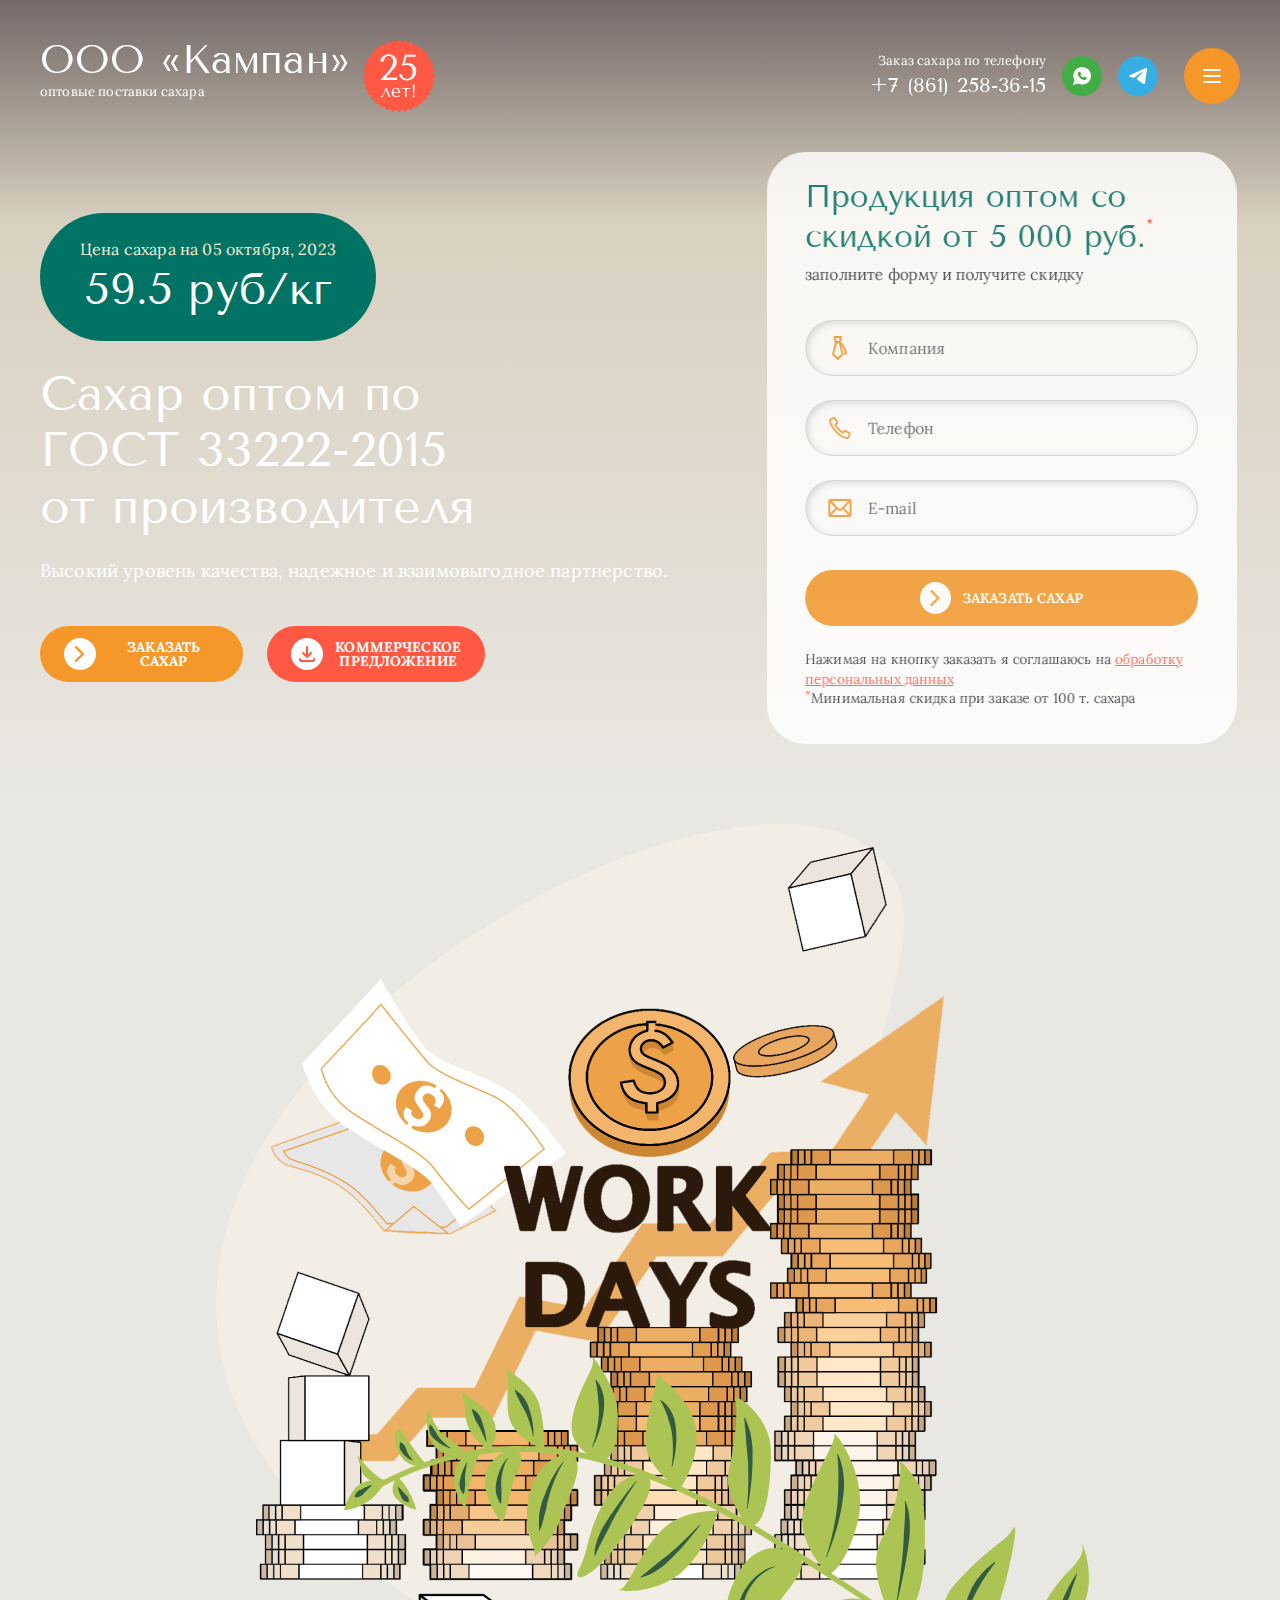
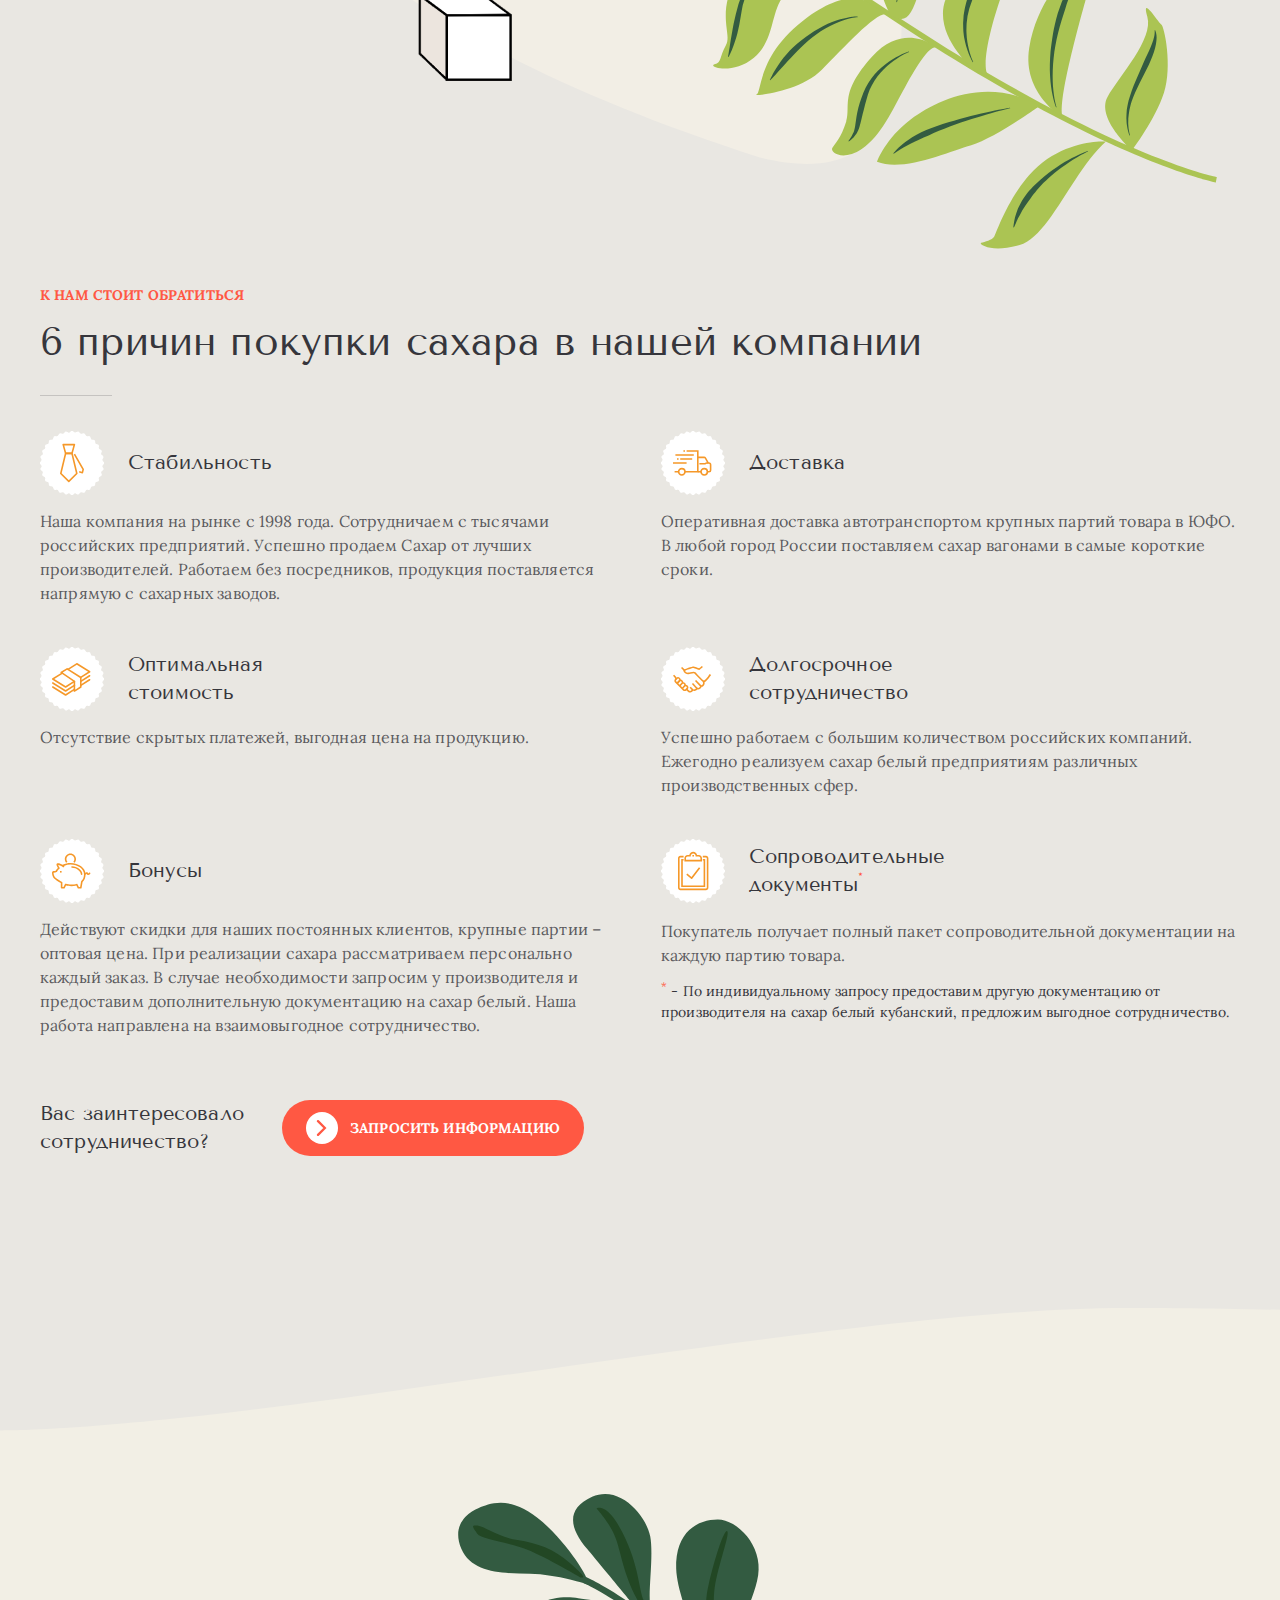
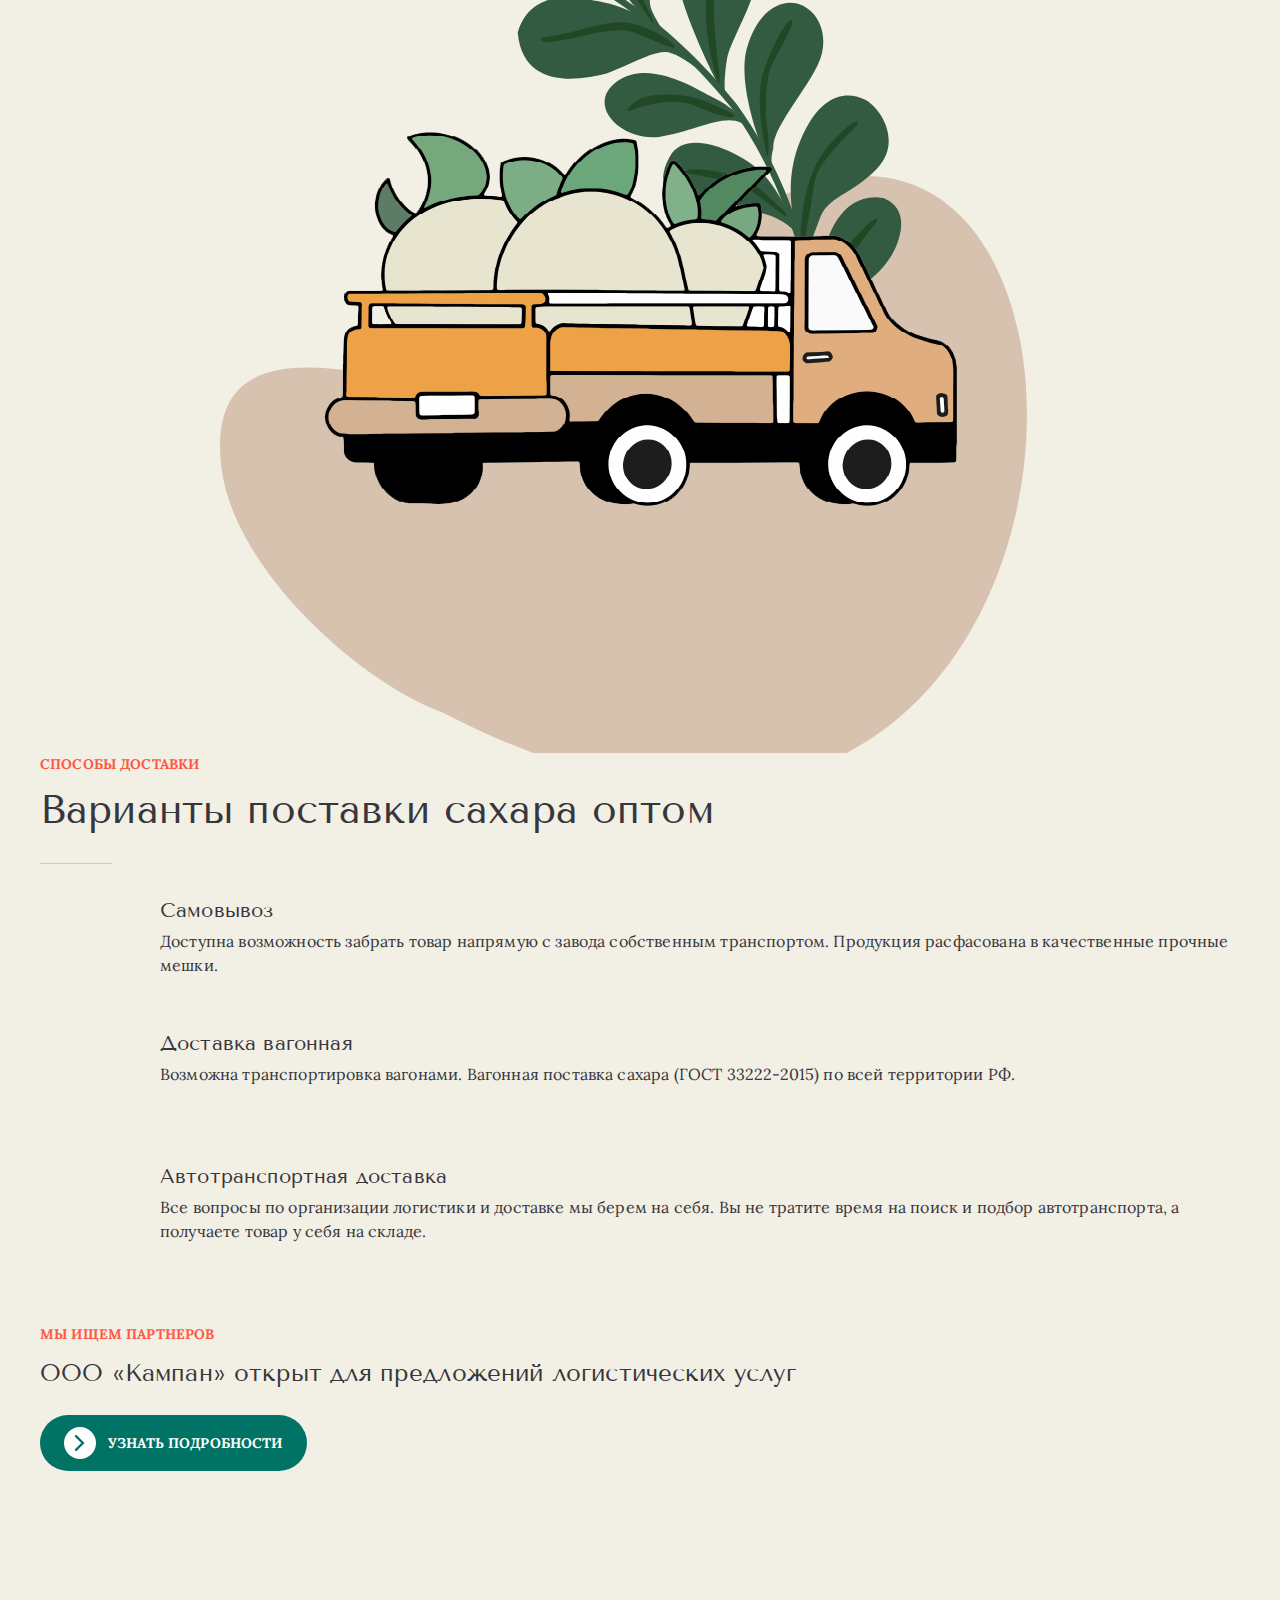
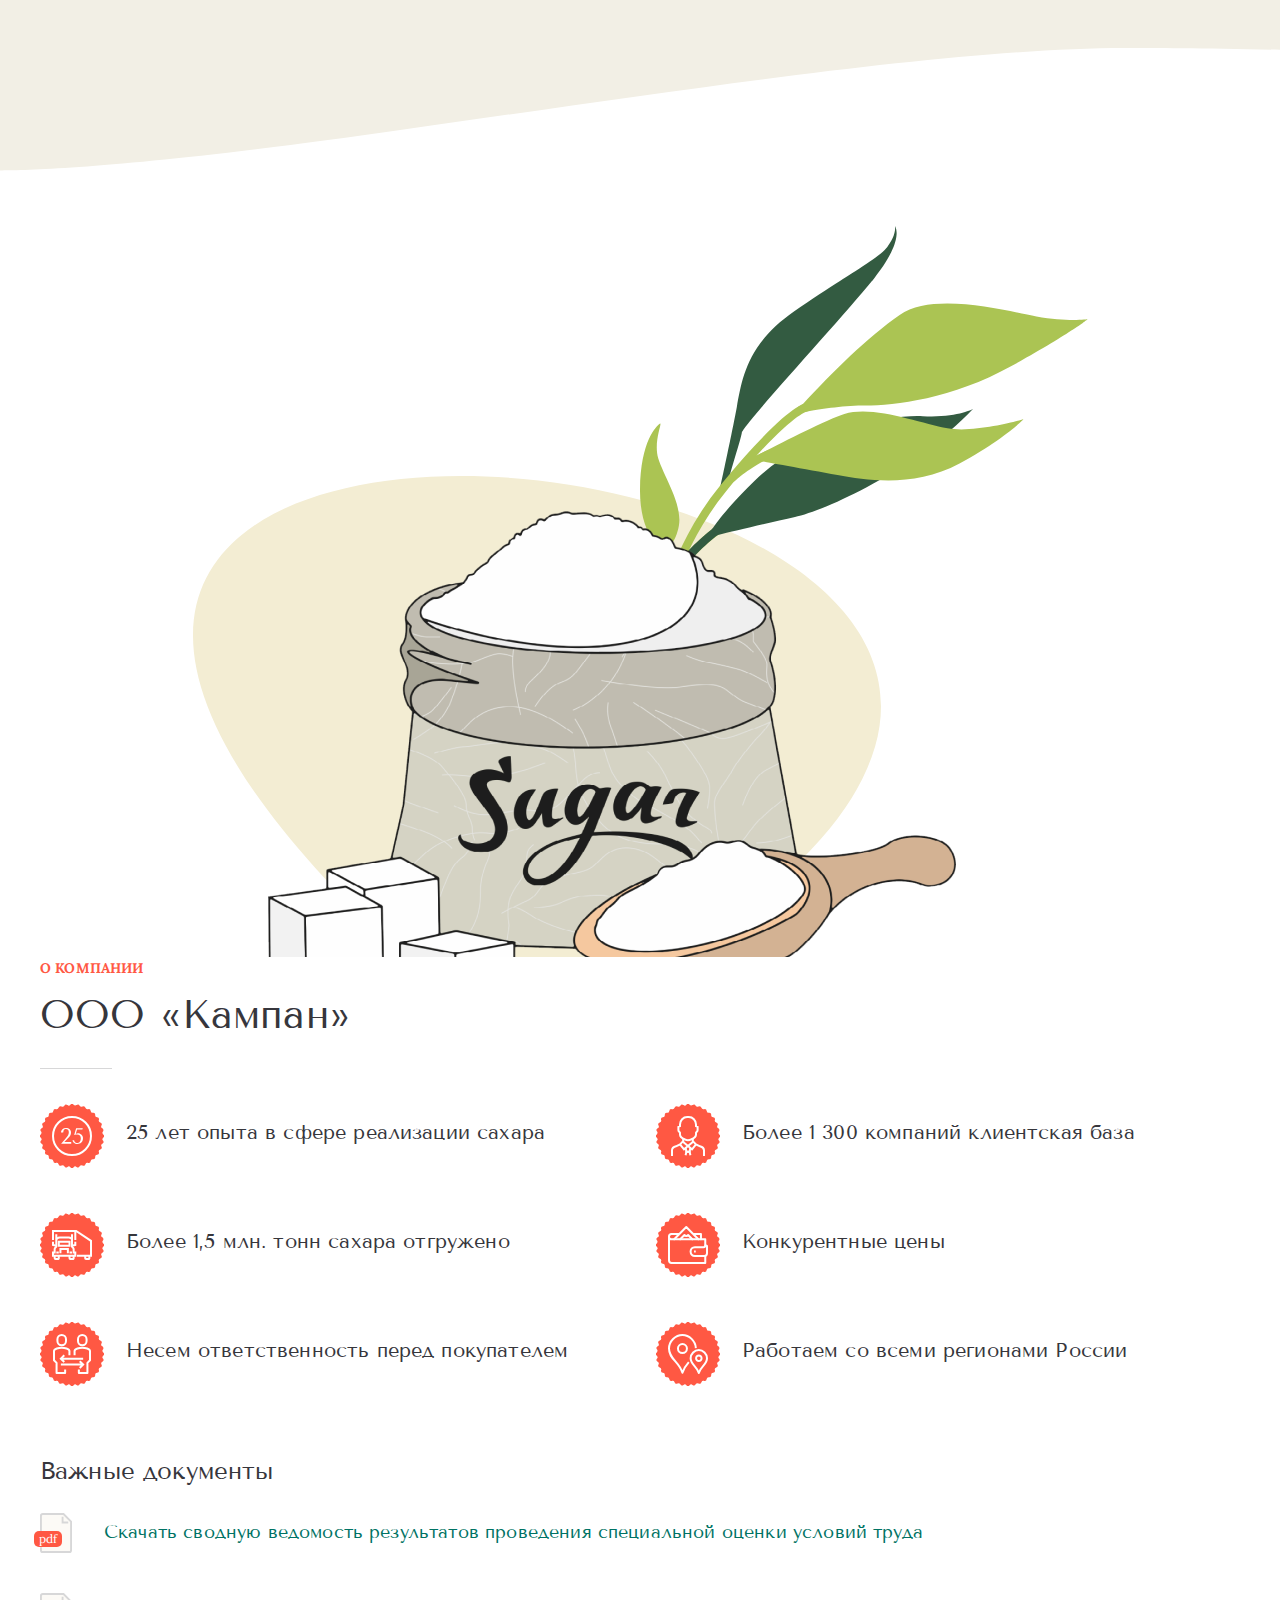
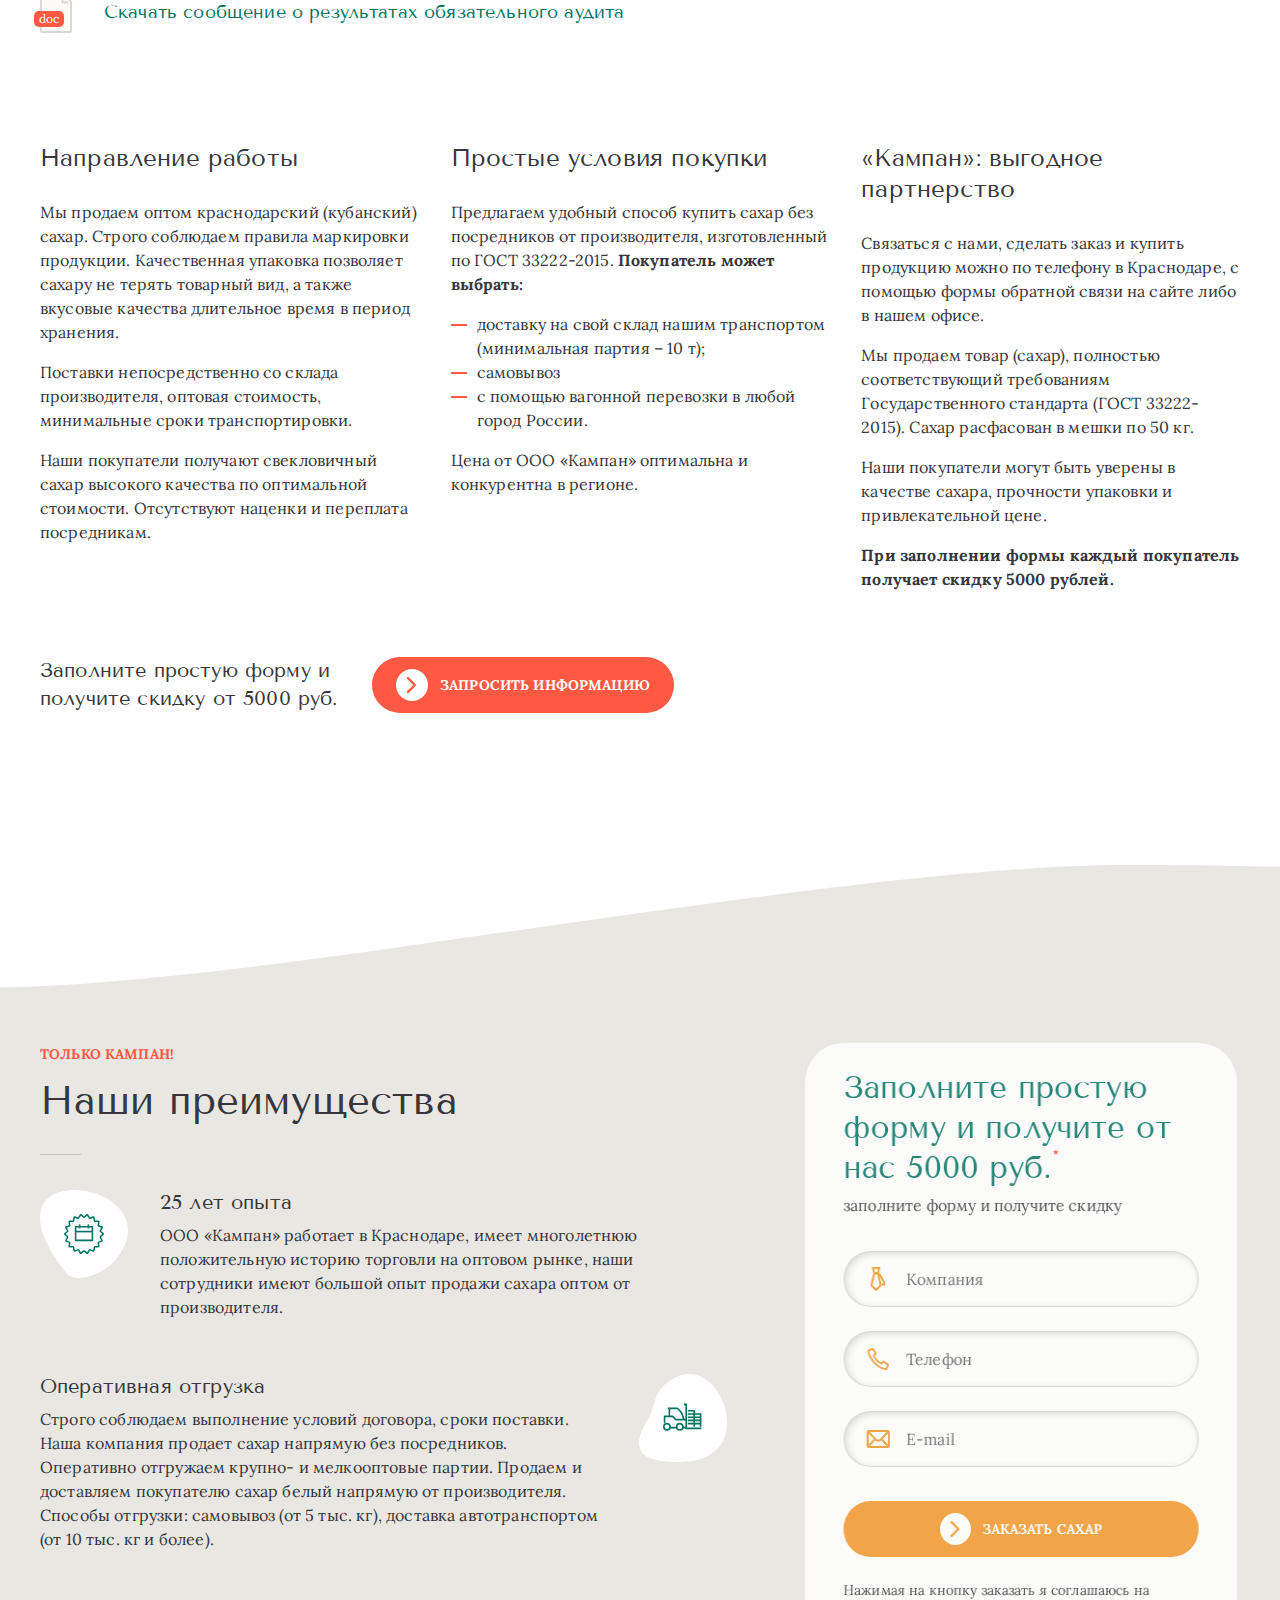
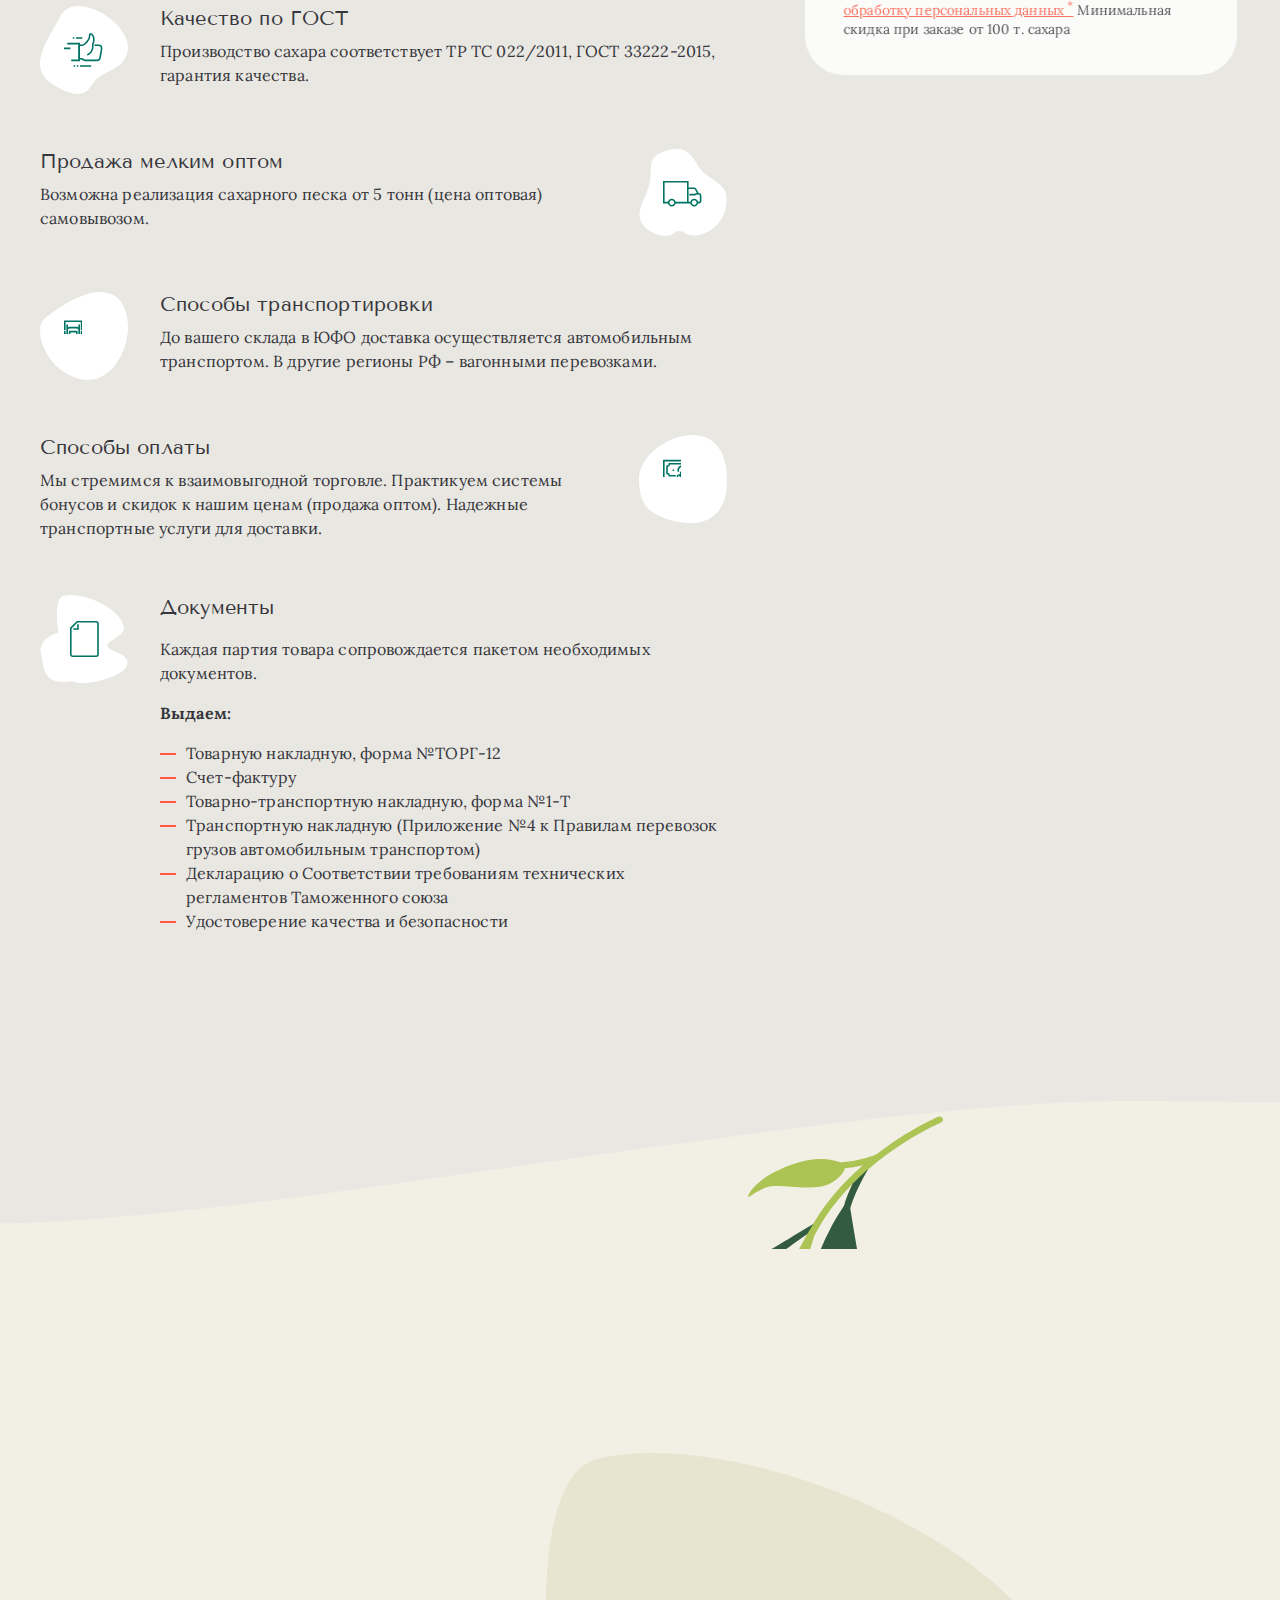
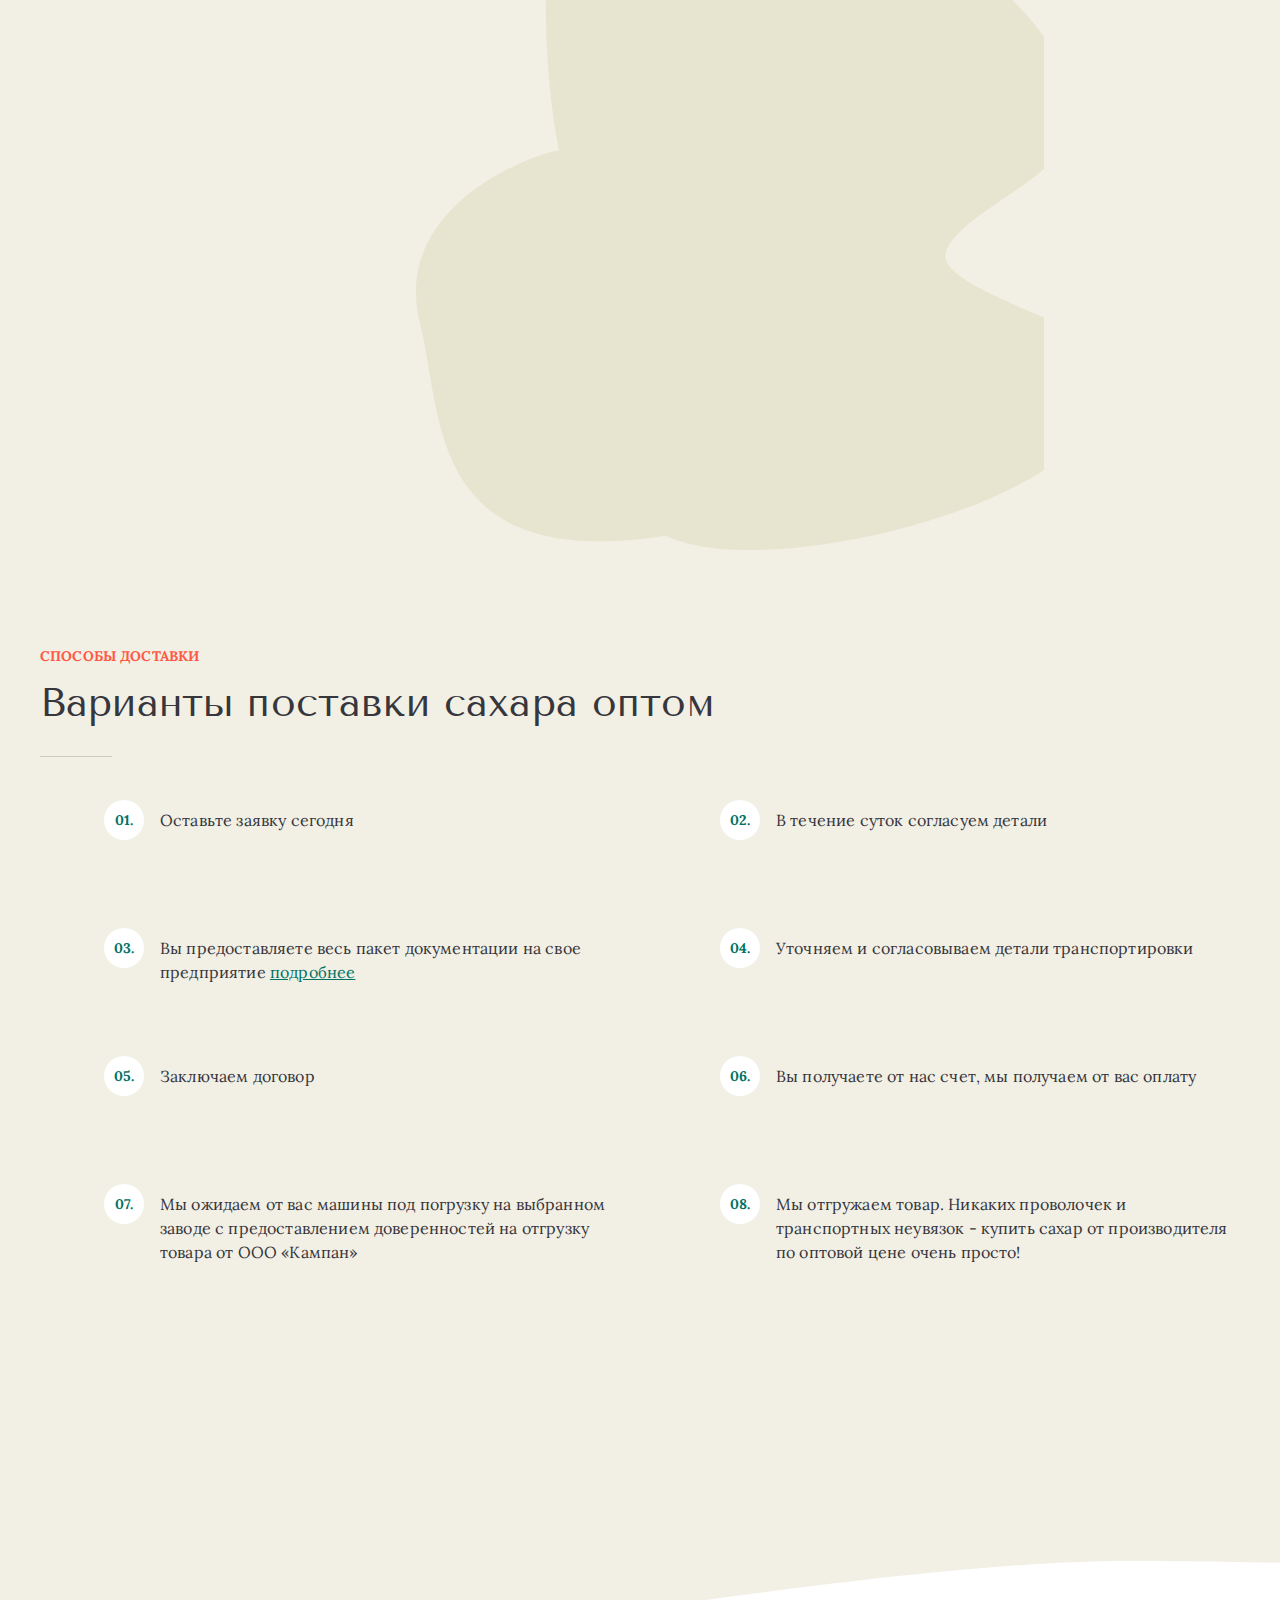
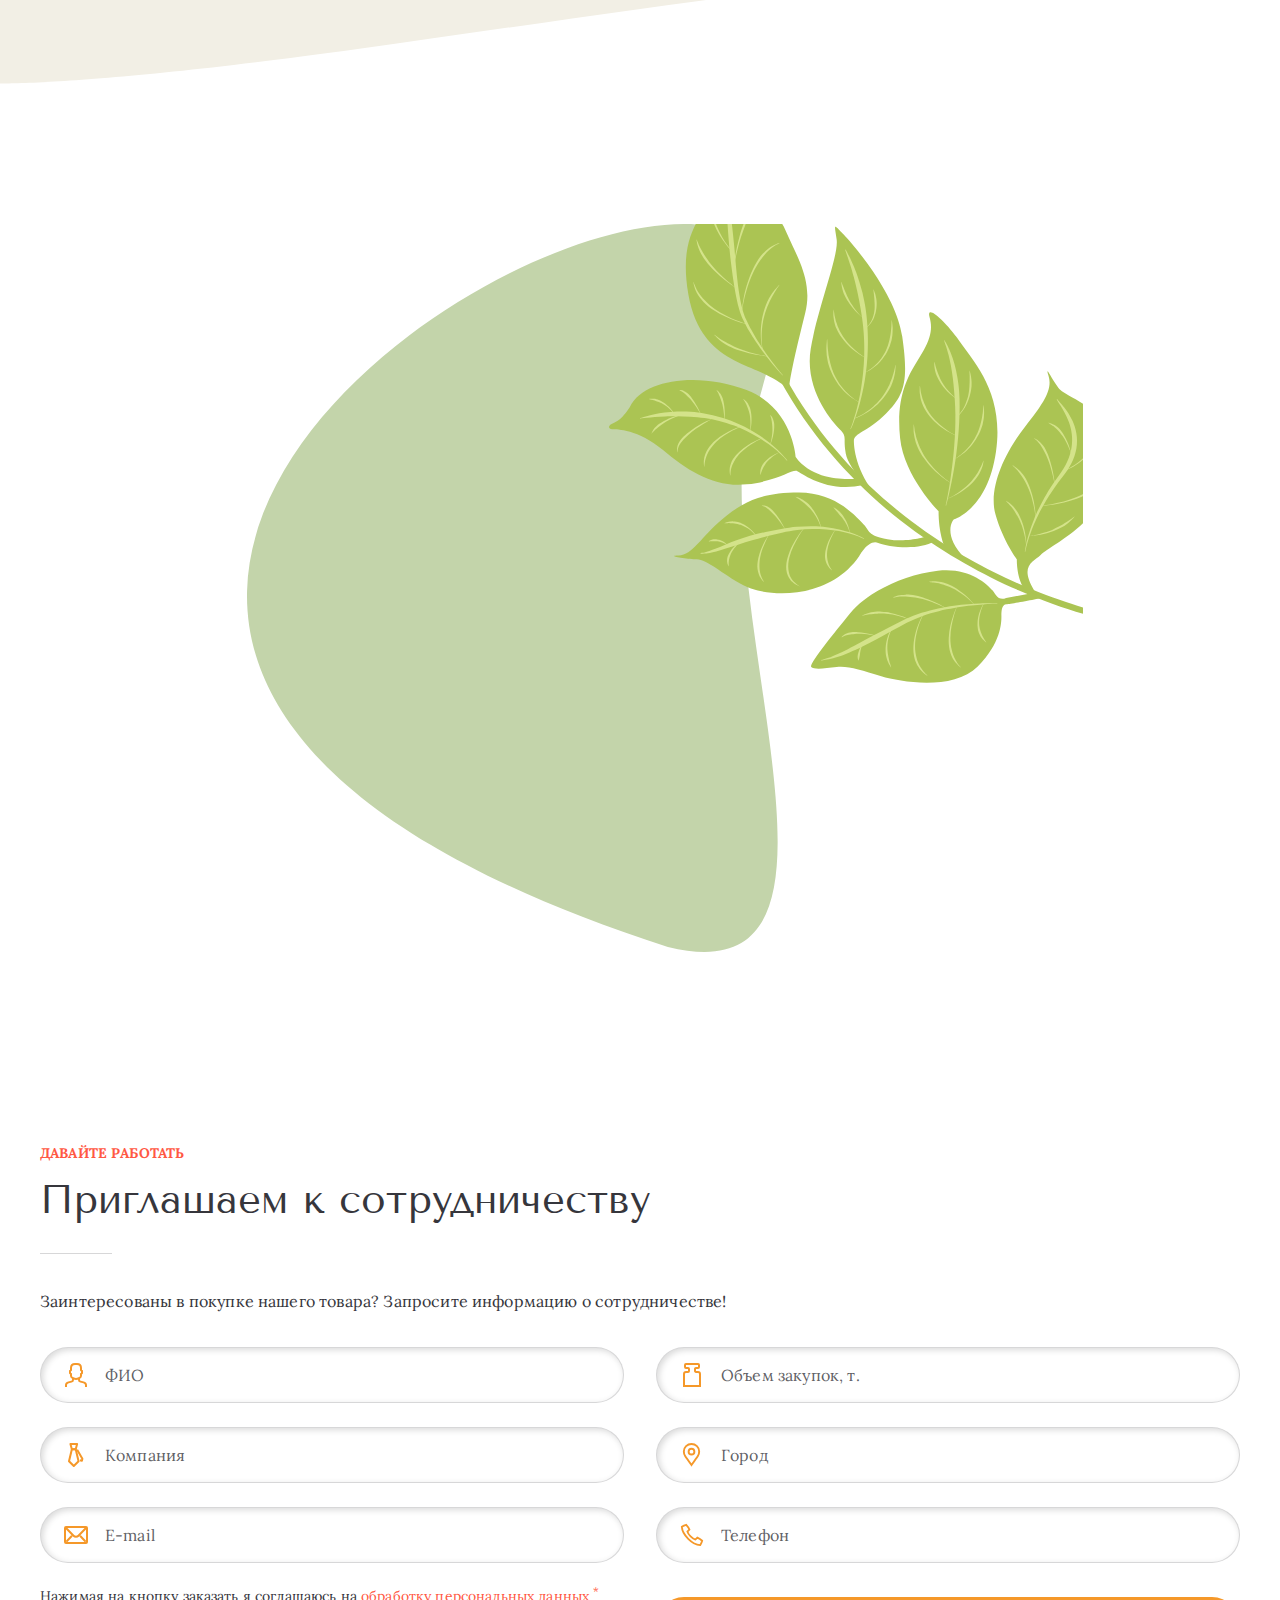
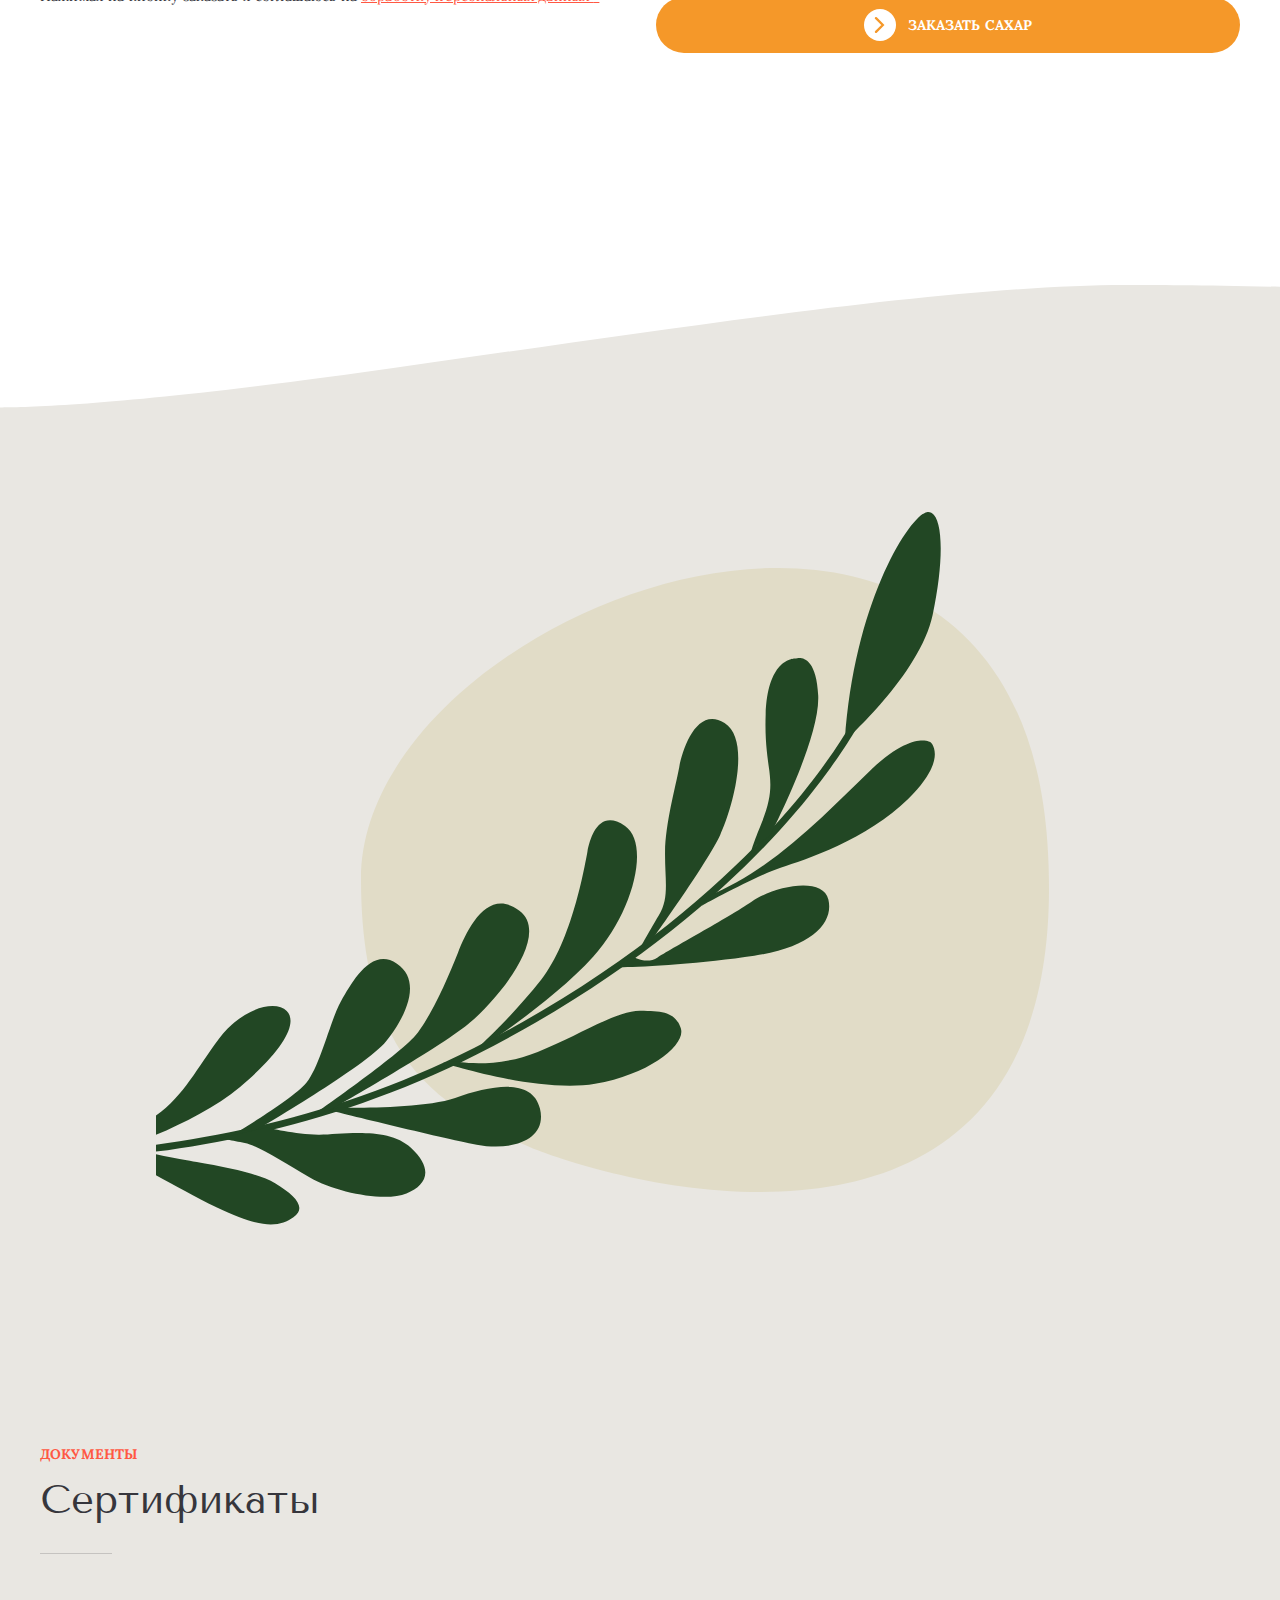
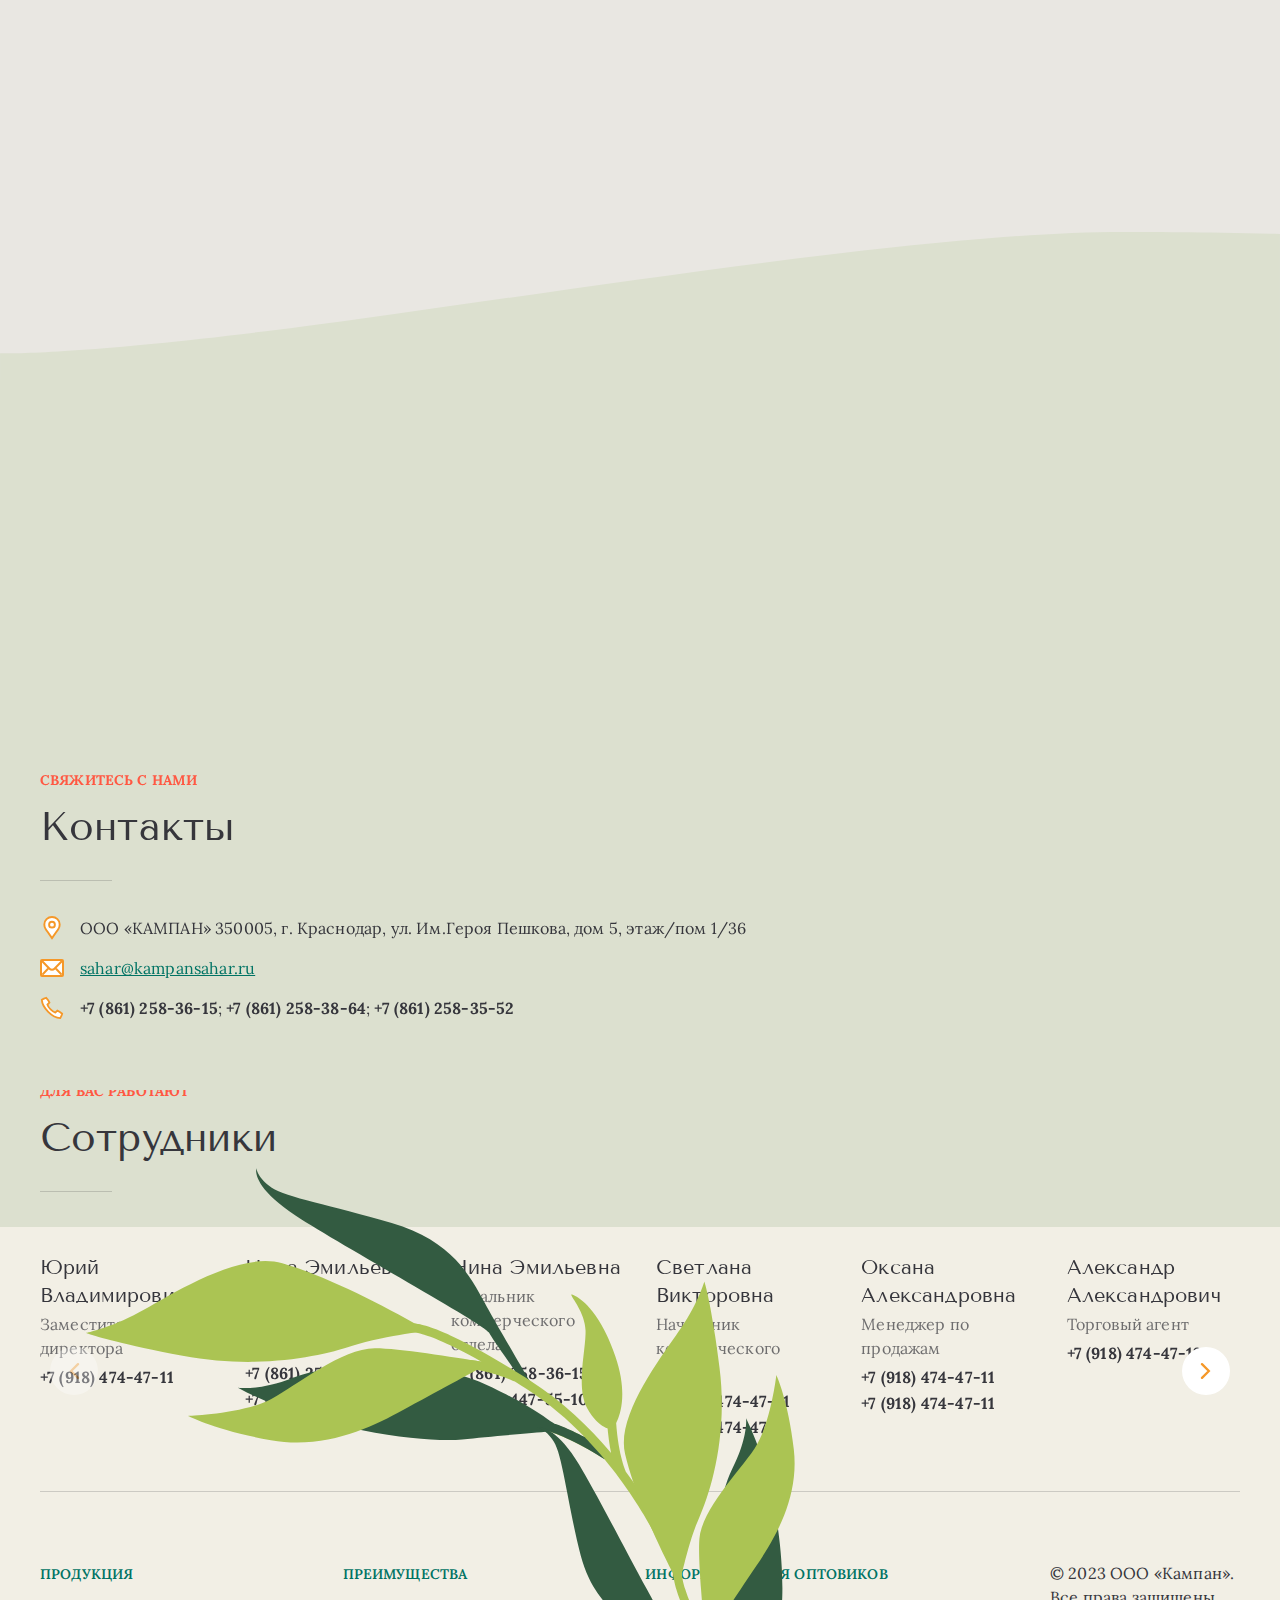
==== index.html @ a51baa09 "+" ====
<!DOCTYPE html>
<html lang="ru">

<head>
  <meta charset="UTF-8">
  <meta name="viewport" content="width=device-width, initial-scale=1.0">
  <title>Кампан</title>

  <link rel="stylesheet" href="./libs/swiper-bundle.min.css">
  <link rel="stylesheet" href="./libs/simplebar.css">
  <link rel="stylesheet" href="./css/main.min.css">

</head>

<body class="body">

  <!-- Шапка сайта -->
  <header class="header">
    <div class="wrapper">
      <div class="header__flex">
        <!-- Логотип -->
        <a href="#" class="header__logo">
          <div class="header__logo-inner">
            <span class="header__company-name">ООО «Кампан»</span>
            <span class="header__description">оптовые поставки сахара</span>
          </div>
          <svg class="header__logo-icon">
            <use href="./svg/logo-sprite.svg#logotype"></use>
          </svg>
        </a>

        <!-- Блок "Телефонный номер с подписью" -->
        <div class="header__phone phone-block">
          Заказ сахара по телефону
          <a href="tel:+78612583615" class="phone-block__number">+7 (861) 258-36-15</a>
        </div>


        <!-- Блок "Социальные иконки" -->
        <div class="header__social-icons social-icons">
          <a href="#" class="social-icons__icon social-icons__icon--whatsapp">
            <svg>
              <use href="./svg/icons-sprite.svg#icon-whatsapp"></use>
            </svg>
          </a>
          <a href="#" class="social-icons__icon social-icons__icon--telegram">
            <svg>
              <use href="./svg/icons-sprite.svg#icon-telegram"></use>
            </svg>
          </a>
        </div>



        <!-- Кнопка меню -->
        <button class="header__menu-button button-menu click" type="button">
          <span></span>
        </button>
      </div>

    </div>
  </header>


  <!-- Основное навигационное меню -->
  <nav class="navigation">
    <div class="navigation__wrapper wrapper">

      <ul class="navigation__list">
        <li class="navigation__item">
          <a href="" class="navigation__link current">
            <span class="navigation__icon">
              <svg>
                <use href="./svg/icons-sprite.svg#arrow"></use>
              </svg>
            </span>
            <span>Продукция</span></a>
        </li>
        <li class="navigation__item">
          <a href="" class="navigation__link">
            <span class="navigation__icon">
              <svg>
                <use href="./svg/icons-sprite.svg#arrow"></use>
              </svg>

            </span>
            <span>Преимущества</span></a>
        </li>
        <li class="navigation__item">
          <a href="" class="navigation__link">
            <span class="navigation__icon">
              <svg>
                <use href="./svg/icons-sprite.svg#arrow"></use>
              </svg>

            </span>
            <span>Причины успеха</span></a>
        </li>
        <li class="navigation__item">
          <a href="" class="navigation__link">
            <span class="navigation__icon">
              <svg>
                <use href="./svg/icons-sprite.svg#arrow"></use>
              </svg>

            </span>
            <span>Как мы работаем</span></a>
        </li>
        <li class="navigation__item">
          <a href="" class="navigation__link">
            <span class="navigation__icon">
              <svg>
                <use href="./svg/icons-sprite.svg#arrow"></use>
              </svg>

            </span>
            <span>Поставки</span></a>
        </li>
        <li class="navigation__item">
          <a href="" class="navigation__link">
            <span class="navigation__icon">
              <svg>
                <use href="./svg/icons-sprite.svg#arrow"></use>
              </svg>

            </span>
            <span>Сертификаты</span></a>
        </li>
        <li class="navigation__item">
          <a href="" class="navigation__link">
            <span class="navigation__icon">
              <svg>
                <use href="./svg/icons-sprite.svg#arrow"></use>
              </svg>

            </span>
            <span>О компании</span></a>
        </li>
        <li class="navigation__item">
          <a href="" class="navigation__link">
            <span class="navigation__icon">
              <svg>
                <use href="./svg/icons-sprite.svg#arrow"></use>
              </svg>

            </span>
            <span>Контакты</span></a>
        </li>
      </ul>

      <!-- мобильный блок  -->
      <div class="navigation__footer">
        <!-- Блок "Телефонный номер с подписью" -->
        <div class="navigation__phone phone-block">
          Заказ сахара по телефону
          <a href="tel:+78612583615" class="phone-block__number">+7 (861) 258-36-15</a>
        </div>

        <!-- Блок "Социальные иконки" -->
        <div class="navigation__social-icons social-icons">
          <a href="#" class="social-icons__icon social-icons__icon--whatsapp">
            <svg>
              <use href="./svg/icons-sprite.svg#icon-whatsapp"></use>
            </svg>
          </a>
          <a href="#" class="social-icons__icon social-icons__icon--telegram">
            <svg>
              <use href="./svg/icons-sprite.svg#icon-telegram"></use>
            </svg>
          </a>
        </div>
      </div>

    </div>
  </nav>

  <!-- Основное содержимое страницы -->
  <main class="main">

    <!-- Секция "Первый экран" -->
    <section class="first-screen section">
      <div class="first-screen__wrapper wrapper">

        <div class="first-screen__video">
          <video autoplay muted loop playsinline>
            <!-- Постер для десктопных устройств -->
            <picture>
              <source srcset="./img/video/1.jpg" media="(min-width: 768px)">
              <img src="./img/video/1-375.jpg" alt="Постер видео">
            </picture>

            <!-- Источник видео для всех устройств -->
            <source src="./video/video.mp4" type="video/mp4">
            УПС, Ваш браузер не поддерживает тег video
          </video>
        </div>

        <div class="first-screen__grid">

          <div class="first-screen__grid-item">
            <p class="first-screen__label">Цена сахара на 05 октября, 2023
              <span>59.5 руб/кг</span>
            </p>
            <h1 class="first-screen__title">Сахар оптом по ГОСТ 33222-2015 от производителя</h1>
            <p class="first-screen__text">Высокий уровень качества, надежное и взаимовыгодное партнерство.</p>

            <div class="first-screen__buttons">
              <a href="#" class="button" data-target="order-sugar">
                <span class="button__icon">
                  <svg>
                    <use href="./svg/icons-sprite.svg#arrow"></use>
                  </svg>
                </span>
                <span>Заказать сахар</span>
              </a>
              <a href="#" class="button button--red">
                <span class="button__icon">
                  <svg>
                    <use href="./svg/icons-sprite.svg#download"></use>
                  </svg>

                </span>
                <span>Коммерческое предложение</span>
              </a>
            </div>
          </div>
          <div class="first-screen__grid-item" id="live-block">
            <div class="first-screen__feedback feedback">
              <h3 class="feedback__title">Продукция оптом со скидкой от 5 000 руб.<sup>*</sup></h3>
              <p class="feedback__text">заполните форму и получите скидку</p>

              <form class="form" action="" method="post">
                <div class="form__grid form__grid--mod">

                  <div class="form__item icon icon--company">
                    <input type="text" name="" id="user-company" placeholder="Компания">
                  </div>
                  <div class="form__item icon icon--phone">
                    <input type="tel" name="" id="user-phone" placeholder="Телефон">
                  </div>
                  <div class="form__item icon icon--mail">
                    <input type="email" name="" id="user-email" placeholder="E-mail">
                  </div>
                  <div class="form__item">
                    <button class="button button--full" type="submit">
                      <span class="button__icon">
                        <svg>
                          <use href="./svg/icons-sprite.svg#arrow"></use>
                        </svg>
                      </span>
                      <span>Заказать сахар</span>
                    </button>
                  </div>
                  <div class="form__item form__item--mod">
                    <p class="form__text">Нажимая на кнопку заказать я соглашаюсь на <a href="#">обработку
                        персональных
                        данных</a><br>
                      <sup>*</sup>Минимальная скидка при заказе от 100 т. сахара
                    </p>
                  </div>

                </div>
              </form>

            </div>
          </div>
        </div>
      </div>
      <span class="wave"></span>
      <!-- <span class="wave wave--misty"></span> -->
      <!-- <span class="wave wave--white"></span> -->
      <!-- <span class="wave wave--silver"></span> -->
    </section>

    <!-- Секция "6 причин покупки сахара в нашей компании" -->
    <section class="reasons section">
      <div class="wrapper">
        <div class="section__grid">
          <div class="section__item-left">

            <span class="label">К нам стоит обратиться</span>
            <h2 class="title">6 причин покупки сахара в нашей компании</h2>

            <ul class="benefits-list">
              <li class="benefits-list__item delivery-list__item icon-parent">
                <h3 class="benefits-list__name">

                  <div class="group-icon group-icon--mod">
                    <svg class="group-icon__content">
                      <use href="./svg/icons-sprite.svg#tie"></use>
                    </svg>

                    <div class="group-icon__bg">
                      <svg>
                        <use href="./svg/icons-sprite.svg#circle-wavy"></use>
                      </svg>
                    </div>
                  </div>

                  <span>Стабильность</span>
                </h3>
                <p class="benefits-list__text">Наша компания на рынке с 1998 года. Сотрудничаем с тысячами российских
                  предприятий. Успешно продаем Сахар от лучших производителей. Работаем без посредников, продукция
                  поставляется напрямую с сахарных заводов.</p>
              </li>

              <li class="benefits-list__item delivery-list__item icon-parent">
                <h3 class="benefits-list__name">

                  <div class="group-icon group-icon--mod">
                    <svg class="group-icon__content">
                      <use href="./svg/icons-sprite.svg#car"></use>
                    </svg>

                    <div class="group-icon__bg">
                      <svg>
                        <use href="./svg/icons-sprite.svg#circle-wavy"></use>
                      </svg>
                    </div>
                  </div>

                  <span>Доставка</span>
                </h3>
                <p class="benefits-list__text">Оперативная доставка автотранспортом крупных партий товара в ЮФО. В любой
                  город России поставляем сахар вагонами в самые короткие сроки.</p>
              </li>

              <li class="benefits-list__item delivery-list__item icon-parent">
                <h3 class="benefits-list__name">

                  <div class="group-icon group-icon--mod">
                    <svg class="group-icon__content">
                      <use href="./svg/icons-sprite.svg#money"></use>
                    </svg>
                    <div class="group-icon__bg">
                      <svg>
                        <use href="./svg/icons-sprite.svg#circle-wavy"></use>
                      </svg>
                    </div>
                  </div>

                  <span>Оптимальная стоимость</span>
                </h3>
                <p class="benefits-list__text">Отсутствие скрытых платежей, выгодная цена на продукцию. </p>
              </li>

              <li class="benefits-list__item delivery-list__item icon-parent">
                <h3 class="benefits-list__name">

                  <div class="group-icon group-icon--mod">
                    <svg class="group-icon__content">
                      <use href="./svg/icons-sprite.svg#handshake"></use>
                    </svg>
                    <div class="group-icon__bg">
                      <svg>
                        <use href="./svg/icons-sprite.svg#circle-wavy"></use>
                      </svg>
                    </div>
                  </div>

                  <span>Долгосрочное сотрудничество</span>
                </h3>
                <p class="benefits-list__text">Успешно работаем с большим количеством российских компаний. Ежегодно
                  реализуем сахар белый предприятиям различных производственных сфер.</p>
              </li>

              <li class="benefits-list__item delivery-list__item icon-parent">
                <h3 class="benefits-list__name">

                  <div class="group-icon group-icon--mod">
                    <svg class="group-icon__content">
                      <use href="./svg/icons-sprite.svg#piggy-bank"></use>
                    </svg>
                    <div class="group-icon__bg">
                      <svg>
                        <use href="./svg/icons-sprite.svg#circle-wavy"></use>
                      </svg>
                    </div>
                  </div>

                  <span>Бонусы</span>
                </h3>
                <p class="benefits-list__text">Действуют скидки для наших постоянных клиентов, крупные партии – оптовая
                  цена. При реализации сахара рассматриваем персонально каждый заказ. В случае необходимости запросим у
                  производителя и предоставим дополнительную документацию на сахар белый. Наша работа направлена на
                  взаимовыгодное сотрудничество.</p>
              </li>

              <li class="benefits-list__item delivery-list__item icon-parent">
                <h3 class="benefits-list__name">

                  <div class="group-icon group-icon--mod">
                    <svg class="group-icon__content">
                      <use href="./svg/icons-sprite.svg#tablet"></use>
                    </svg>
                    <div class="group-icon__bg">
                      <svg>
                        <use href="./svg/icons-sprite.svg#circle-wavy"></use>
                      </svg>
                    </div>
                  </div>

                  <span>Сопроводительные документы<sup>*</sup></span>
                </h3>
                <div class="benefits-list__text">
                  <p>Покупатель получает полный пакет сопроводительной документации на каждую партию товара.</p>
                  <p class="__mod"><sup>*</sup> - По индивидуальному запросу предоставим другую
                    документацию от производителя на сахар белый кубанский, предложим выгодное сотрудничество.</p>
                </div>

              </li>
            </ul>

            <div class="text-and-button">
              <div class="text-and-button__grid">
                <span class="text-and-button__text">Вас заинтересовало сотрудничество?</span>
                <a href="#" class="button button--red" data-target="modal-request">
                  <span class="button__icon">
                    <svg>
                      <use href="./svg/icons-sprite.svg#arrow"></use>
                    </svg>

                  </span>
                  <span>запросить информацию</span>
                </a>
              </div>
            </div>
          </div>
          <div class="section__item-right">
            <!-- композиция для анимации  -->
            <div class="composition" id="composition-1">

              <svg class="composition__bg" width="688" height="940" viewBox="0 0 688 940" fill="none"
                xmlns="http://www.w3.org/2000/svg">
                <path
                  d="M543.786 933.532C791.821 994.721 639.05 608.368 639.05 339.64C639.05 267.239 701.653 135.428 685.264 72.223C604.828 -238.069 -720.391 527.153 543.786 933.532Z"
                  fill="#F2EEE5" />
              </svg>


              <img class="composition__image" src="./img/composition/1.png" alt="иконка" width="688">

              <svg class="composition__branch" width="980" height="632" viewBox="0 0 980 632" fill="none"
                xmlns="http://www.w3.org/2000/svg">
                <path
                  d="M911.797 500.46C910.838 500.277 814.254 481.201 629.174 364.185C605.695 349.336 582.149 333.819 559.387 318.811C398.621 212.882 246.772 112.821 72.983 207.589L70.3279 202.719C247.051 106.353 400.245 207.305 562.434 314.18C585.186 329.173 608.712 344.671 632.145 359.488C816.149 475.834 911.878 494.823 912.822 494.997L911.797 500.46Z"
                  fill="#ABC453" />
                <path
                  d="M827.979 468.394C827.979 468.394 791.692 436.255 803.492 415.026C815.286 393.802 849.801 357.414 843.329 334.768C836.864 312.125 854.246 340.836 857.278 342.519C860.313 344.206 868.643 384.095 859.956 410.855C851.267 437.61 827.979 468.394 827.979 468.394Z"
                  fill="#ABC453" />
                <path
                  d="M759.381 435.943C759.381 435.943 717.913 411.916 725.196 365.953C732.484 319.99 762.948 290.885 762.948 290.885C762.948 290.885 781.349 274.916 778.385 264.537C775.421 254.158 790.51 285.564 782.758 313.794C775.005 342.036 751.732 425.529 759.381 435.943Z"
                  fill="#ABC453" />
                <path
                  d="M801.881 459.563C801.881 459.563 769.051 457.007 738.518 480.517C707.987 504.04 692.275 550.875 690.256 554.514C688.234 558.153 680.553 559.832 677.249 560.782C673.947 561.725 686.41 571.429 715.658 563.077C744.904 554.728 768.607 489.679 801.881 459.563Z"
                  fill="#ABC453" />
                <path
                  d="M735.962 423.628C735.962 423.628 689.872 456.659 667.225 463.132C644.584 469.596 599.904 490.01 573.014 479.837C573.014 479.837 581.016 456.866 606.94 437.352C632.87 417.833 683.171 394.292 735.962 423.628Z"
                  fill="#ABC453" />
                <path
                  d="M667.476 385.563C667.476 385.563 616.037 341.011 651.29 301.856C686.538 262.699 701.231 260.544 708.647 247.205C716.064 233.862 706.214 288.72 696.638 315.943C687.063 343.171 675.336 388.593 685.677 394.972C696.009 401.364 667.476 385.563 667.476 385.563Z"
                  fill="#ABC453" />
                <path
                  d="M632.598 365.481C632.598 365.481 600.941 338.171 567.983 374.627C535.027 411.085 547.221 423.416 542.16 439.661C537.104 455.904 530.632 461.83 528.277 466.073C525.914 470.32 538.831 479.878 558.055 466.747C577.27 453.616 587.65 429.22 601.135 404.959C614.615 380.703 625.711 363.58 632.598 365.481Z"
                  fill="#ABC453" />
                <path
                  d="M586.596 333.397C586.596 333.397 561.601 286.142 577.104 258.245C592.608 230.344 598.124 189.048 595.962 181.465C593.799 173.877 614.6 197.823 617.923 209.486C621.246 221.145 623.46 284.799 615.233 309.597C607.006 334.395 602.71 342.352 586.596 333.397Z"
                  fill="#ABC453" />
                <path
                  d="M564.715 321.232C564.715 321.232 545.021 303.125 499.056 338.705C453.092 374.282 458.005 411.149 452.343 412.76C446.683 414.376 494.504 411.156 517.802 387.805C541.102 364.45 574.369 327.442 583.463 332.499C592.558 337.553 564.715 321.232 564.715 321.232Z"
                  fill="#ABC453" />
                <path
                  d="M524.631 292.683C524.631 292.683 489.503 258.77 500.292 225.08C511.08 191.381 532.452 159.599 530.379 152.368C528.313 145.127 566.463 193.128 553.584 240.581C540.711 288.028 524.631 292.683 524.631 292.683Z"
                  fill="#ABC453" />
                <path
                  d="M491.754 271.563C491.754 271.563 456.954 250.21 434.035 291.455C411.118 332.697 428.634 351.161 421.893 363.293C415.15 375.427 418.047 380.216 410.499 382.367C402.953 384.524 428.961 393.423 449.921 375.701C470.881 357.979 466.196 330.764 479.663 313.644C493.132 296.517 505.814 280.357 491.754 271.563Z"
                  fill="#ABC453" />
                <path
                  d="M443.201 242.08C443.201 242.08 418.419 215.296 424.892 187.931C431.368 160.571 434.138 129.17 431.038 118.317C427.937 107.464 466.073 133.823 466.81 166.778C467.546 199.734 461.914 252.648 443.201 242.08Z"
                  fill="#ABC453" />
                <path
                  d="M414.835 228.808C414.835 228.808 379.95 226.465 358.106 247.664C336.262 268.864 324.6 304.848 316.58 307.14C308.559 309.436 348.206 313.077 374.614 292.69C401.021 272.314 414.835 228.808 414.835 228.808Z"
                  fill="#ABC453" />
                <path
                  d="M376.213 206.986C376.213 206.986 336.482 185.636 341.745 150.459C347.008 115.282 356.042 93.312 351.798 90.9533C347.555 88.5912 387.144 114.476 391.966 145.786C396.793 177.083 376.213 206.986 376.213 206.986Z"
                  fill="#ABC453" />
                <path
                  d="M340.132 191.81C340.132 191.81 316.401 190.347 299.546 220.676C282.696 251 284.495 269.838 275.642 285.768C266.791 301.694 283.761 297.637 304.049 273.981C324.339 250.333 361.382 199.254 340.132 191.81Z"
                  fill="#ABC453" />
                <path
                  d="M296.092 177.713C296.092 177.713 261.151 168.378 268.502 135.149C275.853 101.928 291.423 86.7649 288.729 77.3289C286.037 67.8976 306.718 99.2324 311.563 116.225C316.41 133.206 314.901 182.059 296.092 177.713Z"
                  fill="#ABC453" />
                <path
                  d="M267.903 171.595C267.903 171.595 245.423 170.963 232.325 194.531C219.223 218.107 223.005 245.293 225.539 254.162C228.068 263.036 232.488 269.934 230.13 274.178C227.769 278.427 249.811 257.33 256.618 236.508C263.431 215.682 283.281 183.577 267.903 171.595Z"
                  fill="#ABC453" />
                <path
                  d="M240.321 168.003C240.321 168.003 211.15 156.455 205.581 136.958C200.019 117.46 207.723 90.2534 199.84 85.876C191.957 81.4985 228.612 99.0908 234.94 121.263C241.274 143.438 240.321 168.003 240.321 168.003Z"
                  fill="#ABC453" />
                <path
                  d="M204.084 167.149C204.084 167.149 181.953 177.544 180.945 196.04C179.938 214.532 193.118 236.931 197.576 239.413C202.035 241.893 205.826 203.649 212.932 190.864C220.039 178.079 219.614 166.117 204.084 167.149Z"
                  fill="#ABC453" />
                <path
                  d="M185.448 168.482C185.448 168.482 162.968 155.085 161.693 134.532C160.415 113.977 157.07 109.998 157.07 109.998C157.07 109.998 186.178 125.383 190.638 141.001C195.096 156.622 185.448 168.482 185.448 168.482Z"
                  fill="#ABC453" />
                <path
                  d="M152.039 174.101C152.039 174.101 130.713 173.533 125.251 154.407C119.79 135.277 124.43 127.318 124.43 127.318C124.43 127.318 132.097 149.226 141.801 154.617C151.502 160.011 162.625 171.867 162.625 171.867L152.039 174.101Z"
                  fill="#ABC453" />
                <path
                  d="M167.358 171.02C167.358 171.02 151.62 174.978 150.283 194.079C148.946 213.181 161.243 226.371 161.243 226.371C161.243 226.371 167.108 186.891 176.233 170.467L167.358 171.02Z"
                  fill="#ABC453" />
                <path
                  d="M124.643 183.968C117.687 180.105 96.1068 146.865 96.1068 146.865C96.1068 146.865 87.4303 146.045 93.2214 166.333C99.0138 186.617 118.238 184.059 118.238 184.059"
                  fill="#ABC453" />
                <path
                  d="M85.0208 198.231C85.0208 198.231 62.3612 204.695 57.7877 188.681C53.2143 172.667 53.2121 172.662 53.2121 172.662C53.2121 172.662 74.2058 201.315 85.0208 198.231Z"
                  fill="#ABC453" />
                <path
                  d="M81.7541 199.163C81.7541 199.163 62.1511 195.11 53.053 204.339C43.9536 213.572 39.9072 227.995 39.9072 227.995C39.9072 227.995 65.7817 227.904 81.7541 199.163Z"
                  fill="#ABC453" />
                <path
                  d="M93.2814 194.302C93.2814 194.302 83.3767 206.901 92.2663 216.61C101.163 226.309 112.278 227.731 112.278 227.731C112.278 227.731 106.753 206.711 93.2814 194.302Z"
                  fill="#ABC453" />
                <path
                  d="M825.577 453.483C825.577 453.483 824.799 451.9 824.049 448.915C823.609 447.444 823.272 445.616 822.967 443.495C822.507 441.391 822.605 438.97 822.373 436.332C822.377 433.706 822.558 430.844 822.79 427.812C823.356 424.847 823.716 421.634 824.631 418.453C825.639 415.321 826.494 411.956 827.736 408.733C828.931 405.568 830.263 402.288 831.61 399.087C834.258 392.648 836.986 386.266 839.603 380.379C840.97 377.471 842.28 374.665 843.54 371.999C844.782 369.338 845.924 366.838 846.886 364.503C847.838 362.161 848.76 360.02 849.291 358.065C849.917 356.121 850.236 354.386 850.485 352.949C850.95 350.051 850.539 348.34 850.658 348.321L851.192 348.168C851.049 348.178 852.138 349.774 852.436 352.961C852.643 354.533 852.704 356.507 852.405 358.674C852.196 360.87 851.8 363.325 851.1 365.894C850.457 368.499 849.557 371.235 848.494 374.061C847.487 376.923 846.148 379.795 844.856 382.785C842.038 388.683 838.727 394.761 835.648 400.919C834.125 404.014 832.665 407.07 831.255 410.202C829.857 413.269 828.887 416.369 827.714 419.34C826.642 422.336 826.178 425.381 825.374 428.205C824.923 431.077 824.529 433.822 824.315 436.371C824.329 438.907 824.044 441.28 824.332 443.348C824.468 445.423 824.644 447.238 824.967 448.705C825.457 451.661 826.089 453.261 826.089 453.261L825.577 453.483Z"
                  fill="#335B41" />
                <path
                  d="M752.033 425.327C752.033 425.327 751.202 423.308 750.153 419.651C749.657 417.816 749.051 415.589 748.539 412.98C747.925 410.396 747.542 407.433 747.029 404.203C746.683 400.956 746.194 397.446 746.06 393.702C745.752 389.96 745.834 386.005 745.859 381.91C745.911 377.824 746.295 373.613 746.562 369.308C747.133 365.057 747.469 360.69 748.246 356.394C749.066 352.106 749.568 347.729 750.645 343.573C751.665 339.393 752.513 335.219 753.773 331.311C755.125 327.448 756.334 323.672 757.668 320.165C759.138 316.708 760.604 313.465 761.978 310.505C764.653 304.535 767.562 299.889 769.471 296.595C771.409 293.316 772.61 291.5 772.61 291.5L773.1 291.752C773.1 291.752 772.481 293.857 771.242 297.429C770.659 299.234 769.88 301.396 768.94 303.851C767.953 306.276 767.093 309.115 766.098 312.178C765.091 315.241 763.949 318.528 762.719 321.98C761.728 325.531 760.48 329.193 759.303 333.019C757.937 336.792 757.011 340.822 755.728 344.833C754.422 348.836 753.679 353.048 752.614 357.193C751.652 361.363 751.127 365.612 750.359 369.757C749.9 373.933 749.318 378.054 749.079 382.059C748.525 390.066 748.581 397.574 748.967 404.006C749.262 407.211 749.455 410.166 749.895 412.741C750.231 415.347 750.684 417.58 751.062 419.422C751.872 423.1 752.562 425.134 752.562 425.134L752.033 425.327Z"
                  fill="#335B41" />
                <path
                  d="M783.847 469.393C783.847 469.393 777.616 472.313 768.923 477.79C766.789 479.223 764.409 480.645 762.033 482.391C759.626 484.069 757.087 485.829 754.577 487.809C751.99 489.683 749.506 491.854 746.942 493.994C744.383 496.149 742.004 498.574 739.511 500.856C737.252 503.375 734.861 505.76 732.775 508.333C730.813 510.999 728.511 513.328 726.851 515.994C725.034 518.527 723.074 520.88 721.631 523.341C720.179 525.794 718.446 527.96 717.343 530.205C716.204 532.444 715.016 534.438 714.025 536.26C713.124 538.108 712.538 539.804 711.867 541.161C710.667 543.895 709.871 545.479 709.871 545.479L709.333 545.357C709.333 545.357 709.499 543.639 709.992 540.609C710.236 539.093 710.47 537.211 711.05 535.15C711.734 533.123 712.426 530.787 713.341 528.293C714.162 525.741 715.693 523.305 717.038 520.562C718.306 517.748 720.413 515.317 722.222 512.531C724.114 509.791 726.599 507.424 728.891 504.837C731.273 502.317 733.945 500.03 736.472 497.625C739.184 495.418 741.776 493.075 744.531 491.038C747.292 489.003 749.956 486.941 752.706 485.192C758.058 481.477 763.395 478.567 767.951 476.105C777.145 471.297 783.631 468.883 783.631 468.883L783.847 469.393Z"
                  fill="#335B41" />
                <path
                  d="M668.727 380.155C668.727 380.155 664.944 374.207 662.116 364.09C661.302 361.591 660.844 358.778 660.19 355.828C659.836 352.849 659.251 349.689 659.239 346.382C659.195 344.735 659.15 343.056 659.104 341.35C659.21 339.648 659.325 337.924 659.442 336.192C659.511 332.695 660.398 329.253 660.943 325.741C661.643 322.261 662.792 318.892 663.695 315.49C664.996 312.253 666.347 309.072 667.695 306.014C669.466 303.183 671.08 300.392 672.786 297.865C674.503 295.354 676.51 293.261 678.204 291.235C681.578 287.148 685.116 284.462 687.446 282.479C689.798 280.523 691.196 279.489 691.196 279.489L691.583 279.888C691.583 279.888 690.625 281.376 688.854 283.825C687.998 285.075 686.906 286.537 685.623 288.177C684.262 289.756 683.108 291.824 681.719 293.945C680.388 296.119 678.713 298.294 677.278 300.804C675.95 303.372 674.363 305.953 672.82 308.686C671.441 311.501 670.025 314.407 668.576 317.371C667.512 320.463 666.167 323.565 665.261 326.795C664.56 330.066 663.504 333.296 663.24 336.61C663.027 338.253 662.819 339.894 662.616 341.502C662.561 343.136 662.507 344.748 662.458 346.323C662.253 349.504 662.699 352.56 662.79 355.478C663.185 358.365 663.415 361.137 664.002 363.623C665.961 373.725 669.211 379.884 669.211 379.884L668.727 380.155Z"
                  fill="#335B41" />
                <path
                  d="M706.171 426.27C706.171 426.27 698.474 428.055 687.074 431.274C675.691 434.533 660.548 438.985 645.826 444.516C638.485 447.306 631.24 450.343 624.6 453.4C621.168 454.712 618.041 456.321 614.967 457.655C611.866 458.949 609.11 460.449 606.478 461.725C603.812 462.945 601.516 464.274 599.471 465.473C597.393 466.646 595.587 467.678 594.228 468.699C591.434 470.653 589.727 471.74 589.727 471.74L589.326 471.347C589.326 471.347 590.575 469.823 592.967 467.203C594.087 465.79 595.702 464.395 597.637 462.881C599.545 461.327 601.646 459.445 604.223 457.895C609.202 454.453 615.426 451.106 622.291 448.097C629.188 445.129 636.787 442.668 644.38 440.317C659.554 435.548 674.957 431.727 686.604 429.386C698.239 426.974 706.058 425.732 706.058 425.732L706.171 426.27Z"
                  fill="#335B41" />
                <path
                  d="M604.944 369.974C604.938 369.979 598.303 372.59 589.761 378.786C585.516 381.865 580.857 385.882 576.533 390.716C574.366 393.14 572.337 395.812 570.483 398.636C568.625 401.474 567.073 404.531 565.651 407.631C564.424 410.865 563.355 413.94 562.497 417.4C561.567 420.772 560.571 424.059 559.935 427.195C559.019 430.271 558.406 433.365 557.677 436.279C556.919 439.231 556.416 442.022 555.508 444.697C554.843 447.371 553.494 449.734 552.443 451.751C551.005 453.562 549.936 455.259 548.655 456.247C546.25 458.381 544.846 459.463 544.846 459.463L544.454 459.077C544.454 459.077 545.411 457.52 547.138 455.02C548.033 453.791 548.625 452.047 549.622 450.293C550.226 448.337 550.872 446.234 551.199 443.661C551.654 441.192 551.879 438.265 552.406 435.259C552.824 432.202 553.527 429.009 554.356 425.685C555.202 422.332 556.298 419.086 557.516 415.826C558.58 412.572 560.064 409.046 561.623 405.76C563.341 402.513 565.194 399.349 567.341 396.462C569.485 393.59 571.774 390.905 574.184 388.511C578.97 383.68 584.108 379.968 588.684 377.167C597.872 371.55 604.747 369.455 604.747 369.455L604.944 369.974Z"
                  fill="#335B41" />
                <path
                  d="M592.441 320.049C592.441 320.049 596.692 294.88 598.917 269.617C599.401 263.298 599.709 256.972 599.929 251.081C600.2 248.143 600.302 245.299 600.472 242.606C600.682 239.91 600.818 237.375 600.885 235.027C601.011 232.669 601.168 230.52 601.102 228.614C601.061 226.713 601.186 225.003 601.06 223.653C600.868 220.918 600.846 219.271 600.846 219.271L601.378 219.113C601.378 219.113 602.023 220.582 602.982 223.3C603.571 224.648 603.854 226.341 604.263 228.291C604.702 230.241 605.136 232.451 605.328 234.869C605.973 239.721 606.001 245.398 605.703 251.431C605.287 257.459 604.311 263.816 603.336 270.142C601.418 282.806 598.972 295.343 596.768 304.663C594.631 313.999 592.992 320.168 592.992 320.168L592.441 320.049Z"
                  fill="#335B41" />
                <path
                  d="M553.58 335.147C553.58 335.147 551.854 335.237 548.865 335.776C547.377 336.091 545.577 336.439 543.555 337.034C541.506 337.526 539.273 338.372 536.824 339.198C531.99 341.056 526.507 343.597 520.924 346.834C518.127 348.435 515.367 350.316 512.56 352.191C509.893 354.283 507.018 356.164 504.462 358.471C501.928 360.8 499.216 362.891 496.921 365.393C494.618 367.872 492.079 370.006 490.019 372.497C487.783 374.815 485.689 377.104 483.584 379.177C481.644 381.414 479.771 383.487 477.996 385.387C476.207 387.258 474.545 388.987 473.229 390.641C471.87 392.256 470.645 393.651 469.584 394.765C467.53 397.038 466.255 398.294 466.255 398.294L465.792 397.987C465.792 397.987 466.528 396.388 467.978 393.667C468.673 392.277 469.573 390.63 470.658 388.772C471.699 386.887 472.923 384.775 474.498 382.64C476.013 380.46 477.692 378.124 479.512 375.689C481.425 373.315 483.655 371.002 485.852 368.496C488.087 366.023 490.811 363.867 493.4 361.534C495.947 359.156 498.934 357.169 501.72 354.985C504.498 352.775 507.592 350.993 510.451 349.009C513.462 347.254 516.412 345.485 519.384 344.017C522.379 342.581 525.241 341.13 528.115 340.12C530.922 338.947 533.703 338.173 536.212 337.362C538.781 336.716 541.113 336.041 543.24 335.708C545.344 335.266 547.204 335.052 548.726 334.854C551.789 334.546 553.562 334.593 553.562 334.593L553.58 335.147Z"
                  fill="#335B41" />
                <path
                  d="M521.948 275.258C521.948 275.258 524.135 269.026 526.586 259.453C527.771 254.65 529.111 249.051 530.272 243.009C531.515 236.977 532.455 230.484 533.241 224C533.86 217.49 534.148 210.976 534.219 204.911C534.276 201.872 534.435 198.933 534.407 196.161C534.333 193.396 534.442 190.743 534.354 188.315C534.185 185.897 534.18 183.654 534.092 181.659C534.022 179.658 533.689 177.967 533.636 176.512C533.36 173.635 533.297 171.945 533.297 171.945L533.826 171.795C533.826 171.795 534.508 173.312 535.543 176.073C536.046 177.456 536.783 179.131 537.227 181.121C537.68 183.119 538.285 185.368 538.777 187.861C539.254 190.357 539.465 193.084 539.778 195.975C540.139 198.872 539.905 201.919 540.001 205.079C539.736 211.39 538.776 218.045 537.642 224.626C535.317 237.786 531.763 250.633 528.455 260.018C525.185 269.416 522.475 275.473 522.475 275.473L521.948 275.258Z"
                  fill="#335B41" />
                <path
                  d="M471.054 284.735C471.054 284.735 469.458 285.18 466.831 286.442C464.218 287.698 460.597 289.794 456.831 292.998C453.066 296.191 449.216 300.525 446.016 305.725C445.154 306.993 444.459 308.383 443.756 309.794C443.01 311.177 442.319 312.608 441.782 314.125C440.477 317.056 439.661 320.219 438.74 323.332C437.445 329.635 436.496 336.448 435.342 342.586C434.649 345.655 434.087 348.641 433.353 351.432C432.737 354.236 431.788 356.888 431.031 359.316C429.401 364.154 428.065 368.174 426.636 370.851C425.972 372.199 425.574 373.269 425.09 373.965C424.654 374.654 424.417 375.019 424.417 375.019L423.931 374.754C423.931 374.754 424.337 373.162 424.785 370.235C424.97 368.763 425.418 367.087 425.695 365.054C426.007 363.042 426.267 360.749 426.708 358.298C427.083 355.816 427.691 353.244 428.092 350.362C428.503 347.507 429.136 344.536 429.683 341.433C431.038 335.253 432.548 328.867 434.466 322.135C435.638 318.874 436.726 315.598 438.297 312.563C438.966 311.002 439.799 309.53 440.674 308.109C441.506 306.661 442.328 305.24 443.326 303.96C447.02 298.634 451.461 294.442 455.636 291.471C459.807 288.476 463.688 286.652 466.452 285.575C469.222 284.524 470.908 284.204 470.908 284.204L471.054 284.735Z"
                  fill="#335B41" />
                <path
                  d="M442.802 226.582C442.802 226.582 443.505 220.89 443.869 212.312C444.173 208.033 444.135 203.02 444.337 197.686C444.468 195.014 444.289 192.253 444.285 189.447C444.224 186.647 444.163 183.805 444.1 180.959C443.858 178.136 443.617 175.302 443.381 172.516C443.069 169.748 443.098 166.989 442.629 164.377C442.403 161.745 442.073 159.218 441.964 156.783C441.747 154.37 441.821 152.028 441.53 149.944C441.061 145.734 440.645 142.203 440.55 139.666C440.39 137.139 440.388 135.649 440.388 135.649L440.921 135.5C440.921 135.5 441.54 136.809 442.444 139.19C443.419 141.543 444.535 145.004 445.904 149.202C446.587 151.298 446.836 153.645 447.292 156.102C447.74 158.568 448 161.193 448.386 163.895C448.727 166.612 448.588 169.431 448.604 172.28C448.58 175.133 448.562 178.035 448.539 180.927C448.458 183.818 448.247 186.7 448.103 189.533C447.902 192.372 447.877 195.163 447.547 197.851C447.006 203.228 446.527 208.242 445.803 212.507C444.605 221.055 443.353 226.667 443.353 226.667L442.802 226.582Z"
                  fill="#335B41" />
                <path
                  d="M396.221 242.956C396.221 242.956 393.293 247.017 388.559 252.87C386.241 255.826 383.421 259.197 380.274 262.695C377.229 266.293 373.645 269.834 370.205 273.511C368.524 275.395 366.611 277.048 364.85 278.814C363.081 280.569 361.255 282.215 359.505 283.823C357.666 285.326 355.707 286.596 353.873 287.799C352.04 288.999 350.287 290.097 348.646 291.065C346.997 292.024 345.258 292.586 343.827 293.211C342.366 293.791 341.091 294.264 340.023 294.612C337.92 295.358 336.705 295.676 336.705 295.676L336.474 295.175C336.474 295.175 337.431 294.274 339.141 292.871C339.978 292.15 341.012 291.323 342.206 290.407C343.383 289.462 344.788 288.577 346.188 287.37C348.927 284.857 352.245 282.173 355.86 279.341C359.357 276.344 363.451 273.553 367.174 270.275C370.846 266.959 374.664 263.77 377.963 260.47C381.326 257.238 384.498 254.246 387.121 251.575C392.436 246.319 395.791 242.611 395.791 242.611L396.221 242.956Z"
                  fill="#335B41" />
                <path
                  d="M367.614 184.77C367.614 184.77 368.381 180.448 368.763 173.898C369.061 167.368 369.144 158.642 367.764 150.174C367.383 148.072 366.915 145.988 366.42 143.968C365.725 141.999 365.317 139.995 364.632 138.156C363.951 136.33 363.549 134.456 362.89 132.801C362.206 131.163 361.738 129.492 361.094 128.062C360.401 126.66 359.829 125.318 359.308 124.11C358.777 122.91 358.121 121.988 357.711 121.11C356.791 119.433 356.31 118.371 356.31 118.371L356.705 117.982C356.705 117.982 357.64 118.593 359.201 119.847C359.979 120.474 361.022 121.192 361.952 122.229C362.856 123.284 363.888 124.496 364.959 125.877C366.017 127.262 366.845 128.94 367.824 130.689C368.844 132.414 369.401 134.434 370.159 136.461C371.349 140.62 371.847 145.176 372.175 149.669C372.744 158.679 371.942 167.591 370.694 174.126C369.471 180.663 368.159 184.884 368.159 184.884L367.614 184.77Z"
                  fill="#335B41" />
                <path
                  d="M332.538 199.248C332.538 199.248 320.507 217.138 310.138 235.837C307.606 240.547 305.219 245.326 303.048 249.786C301.795 251.934 300.783 254.099 299.696 256.091C298.587 258.079 297.63 259.988 296.726 261.749C295.787 263.502 294.933 265.108 294.294 266.577C293.627 268.039 292.954 269.306 292.554 270.383C291.699 272.541 291.095 273.81 291.095 273.81L290.547 273.726C290.547 273.726 290.514 272.364 290.653 269.927C290.63 268.676 290.932 267.243 291.275 265.59C291.592 263.935 291.936 262.035 292.607 260.096C293.743 256.096 295.599 251.653 297.925 247.107C300.336 242.592 303.347 238.06 306.34 233.545C312.283 224.487 318.608 215.733 323.645 209.397C328.632 203.03 332.109 198.911 332.109 198.911L332.538 199.248Z"
                  fill="#335B41" />
                <path
                  d="M288.104 165.008C288.104 165.008 289.697 160.959 291.303 154.661C292.061 151.508 292.92 147.832 293.566 143.855C294.283 139.892 294.695 135.633 294.928 131.39C294.891 129.267 295.033 127.15 294.851 125.075C294.614 123.013 294.702 120.97 294.367 119.039C294.168 117.096 294.166 115.193 293.905 113.432C293.644 111.67 293.658 109.924 293.327 108.396C293.046 106.859 292.856 105.409 292.682 104.107C292.42 102.824 292.191 101.706 292.006 100.783C291.62 98.9183 291.477 97.7744 291.477 97.7744L291.97 97.5333C291.97 97.5333 292.688 98.3808 293.797 100.015C294.362 100.826 295.085 101.819 295.745 103.035C296.321 104.282 296.983 105.696 297.623 107.286C298.356 108.853 298.68 110.665 299.203 112.556C299.786 114.45 299.902 116.506 300.133 118.615C300.415 122.864 299.885 127.373 299.352 131.793C298.12 140.637 295.609 149.155 293.144 155.27C290.724 161.39 288.604 165.244 288.604 165.244L288.104 165.008Z"
                  fill="#335B41" />
                <path
                  d="M259.988 179.597C259.988 179.597 259.306 180.548 258.296 182.294C257.209 183.978 255.913 186.565 254.318 189.622C253.541 191.164 252.843 192.912 252.031 194.707C251.246 196.516 250.313 198.367 249.629 200.417C248.88 202.432 248.106 204.507 247.319 206.627C246.463 208.704 246.017 210.976 245.344 213.153C244.748 215.355 244.147 217.555 243.562 219.725C243.135 221.927 242.715 224.096 242.309 226.197C241.815 228.266 241.295 230.256 240.693 232.132C240.04 234.001 239.835 235.847 239.355 237.504C237.729 244.176 235.875 248.655 235.875 248.655L235.323 248.612C235.323 248.612 234.718 243.906 234.971 236.8C235.083 235.031 234.988 233.076 235.427 231.098C235.745 229.089 236.185 227 236.689 224.842C237.279 222.712 237.818 220.49 238.565 218.289C239.418 216.127 240.281 213.925 241.145 211.732C242.034 209.553 242.695 207.294 243.77 205.228C244.771 203.135 245.748 201.088 246.699 199.1C247.594 197.096 248.671 195.251 249.704 193.524C250.75 191.795 251.66 190.132 252.629 188.668C254.62 185.762 256.228 183.335 257.54 181.745C258.771 180.11 259.554 179.253 259.554 179.253L259.988 179.597Z"
                  fill="#335B41" />
                <path
                  d="M228.865 154.56C228.865 154.56 228.549 151.39 227.369 146.802C227.133 145.648 226.722 144.425 226.329 143.133C225.903 141.844 225.599 140.464 225.108 139.078C223.979 136.364 223.188 133.334 221.677 130.608C220.972 129.229 220.27 127.851 219.58 126.493C218.923 125.131 218.033 123.92 217.309 122.677C215.86 120.213 215.066 117.563 213.859 115.581C211.71 111.482 210.769 108.123 210.769 108.123L211.191 107.759C211.191 107.759 214.023 109.515 217.539 113.09C218.45 113.958 219.353 114.962 220.087 116.178C220.904 117.335 221.67 118.621 222.422 119.978C223.071 121.383 223.926 122.744 224.312 124.342C224.81 125.889 225.317 127.443 225.826 129.009C227.011 132.06 227.449 135.34 228.23 138.27C228.746 141.27 229.149 144.082 229.29 146.494C229.665 151.333 229.423 154.543 229.423 154.543L228.865 154.56Z"
                  fill="#335B41" />
                <path
                  d="M203.74 176.54C203.74 176.54 202.119 179.024 200.583 183.106C200.114 184.077 199.885 185.267 199.5 186.442C199.21 187.652 198.614 188.812 198.447 190.171C198.2 191.477 197.935 192.839 197.669 194.215C197.316 195.568 197.366 197.021 197.27 198.429C197.224 199.836 197.174 201.245 197.127 202.635C197.256 204.009 197.378 205.369 197.498 206.682C197.534 207.991 197.526 209.253 197.408 210.468C197.227 211.698 197.512 212.82 197.466 213.903C197.599 218.167 196.984 221.392 196.984 221.392L196.45 221.545C196.45 221.545 194.68 218.991 193.082 214.587C192.74 213.482 192.125 212.31 192.063 210.976C191.864 209.669 191.767 208.26 191.718 206.804C191.772 205.354 191.686 203.841 191.938 202.332C192.25 200.841 192.557 199.329 192.875 197.809C193.192 196.3 193.369 194.776 193.949 193.363C194.435 191.943 194.918 190.541 195.386 189.183C195.782 187.819 196.523 186.62 197.082 185.446C197.714 184.302 198.163 183.162 198.84 182.236C201.21 178.362 203.296 176.213 203.296 176.213L203.74 176.54Z"
                  fill="#335B41" />
                <path
                  d="M182.058 159.561C182.058 159.561 181.284 157.47 179.895 154.43C178.493 151.404 176.693 147.374 174.636 143.509C173.527 141.639 172.411 139.767 171.368 138.022C170.422 136.247 169.857 134.417 169.338 132.855C168.205 129.801 168.008 127.217 168.008 127.217L168.455 126.89C168.455 126.89 170.665 128.034 173.156 130.588C174.374 131.864 175.503 133.54 176.537 135.437C177.477 137.379 177.958 139.661 178.726 141.8C180.043 146.16 181.237 150.509 181.742 153.868C182.355 157.196 182.597 159.425 182.597 159.425L182.058 159.561Z"
                  fill="#335B41" />
                <path
                  d="M163.353 180.676C163.353 180.676 162.734 182.599 162.224 185.558C161.692 188.504 161.092 192.409 160.956 196.271C161.043 198.212 161.056 200.138 161.237 201.878C161.257 202.753 161.238 203.591 161.108 204.404C161.038 205.211 160.814 206.005 160.817 206.708C160.642 209.53 159.815 211.844 159.815 211.844L159.287 211.992C159.287 211.992 157.711 210.357 156.414 207.255C155.763 205.725 155.572 203.846 155.457 201.83C155.437 199.809 156.22 197.741 156.559 195.677C157.602 191.602 158.918 187.679 160.385 184.942C161.715 182.155 162.848 180.454 162.848 180.454L163.353 180.676Z"
                  fill="#335B41" />
                <path
                  d="M146.356 166.455C146.356 166.455 144.377 165.873 141.534 164.603C138.666 163.37 135.072 161.175 131.788 158.371C130.194 156.931 128.489 155.481 127.306 153.731C126.176 151.97 125.572 150.018 125.344 148.334C124.819 144.922 126.041 142.667 125.939 142.703L126.491 142.638C126.491 142.638 126.906 143.097 127.427 143.861C127.968 144.622 128.687 145.643 129.511 146.792C129.857 147.388 130.404 147.962 130.806 148.617C131.225 149.256 131.755 149.9 132.177 150.625C132.513 151.41 133.085 152.105 133.469 152.946C133.892 153.775 134.483 154.515 135.005 155.318C137.315 158.369 140.292 160.988 142.557 162.958C144.87 164.88 146.589 165.953 146.589 165.953L146.356 166.455Z"
                  fill="#335B41" />
                <path
                  d="M108.75 178.454C108.75 178.454 107.292 178.158 105.308 177.081C104.829 176.787 104.308 176.47 103.756 176.131C103.16 175.809 102.744 175.288 102.193 174.84C101.075 173.94 100.11 172.806 99.1296 171.654C98.0663 170.538 97.1916 169.317 96.473 168.091C95.8117 166.824 95.6394 165.496 95.6553 164.329C95.6031 162.004 96.3354 160.342 96.3354 160.342L96.8671 160.184C96.8671 160.184 98.5129 161.173 99.8283 162.793C100.487 163.623 101.126 164.589 101.711 165.642C102.195 166.729 102.3 168.167 102.902 169.301C103.85 171.783 105.339 173.933 106.549 175.577C107.821 177.147 108.968 177.939 108.968 177.939L108.75 178.454Z"
                  fill="#335B41" />
                <path
                  d="M94.4477 204.481C94.4477 204.481 95.1072 205.52 96.3017 206.826C96.9062 207.486 97.4937 208.267 98.2251 209.065C98.9721 209.843 99.7589 210.669 100.551 211.502C101.301 212.345 102.248 213.018 103.032 213.724C103.699 214.51 104.106 215.426 104.373 216.314C104.932 218.053 104.813 219.811 104.813 219.811L104.417 220.199C104.417 220.199 102.775 220.184 101.049 219.259C100.172 218.816 99.2532 218.173 98.4884 217.297C97.7539 216.4 97.3567 215.16 96.8873 214.002C96.3988 212.875 95.9068 211.747 95.452 210.687C94.9783 209.647 94.782 208.522 94.5423 207.644C94.0555 205.866 93.933 204.687 93.933 204.687L94.4477 204.481Z"
                  fill="#335B41" />
                <path
                  d="M67.6352 203.324C67.6352 203.324 64.1686 207.286 60.4036 210.837C59.4799 211.743 58.6574 212.805 57.7264 213.562C56.7399 214.248 55.6588 214.665 54.6567 214.917C52.6803 215.452 50.9253 215.187 50.9253 215.187L50.6062 214.739C50.6062 214.739 50.935 212.988 52.0933 211.3C52.6556 210.443 53.4068 209.556 54.38 208.853C55.4073 208.224 56.6767 207.799 57.8356 207.222C62.4332 204.837 67.3173 202.873 67.3173 202.873L67.6352 203.324Z"
                  fill="#335B41" />
              </svg>


            </div>

          </div>
        </div>
      </div>

      <span class="wave wave--misty"></span>
    </section>

    <!-- Секция "Способы доставки" -->
    <section class="delivery-methods section">
      <div class="wrapper">
        <div class="section__grid">
          <div class="section__item-left">
            <!-- композиция для анимации 2  -->
            <div class="composition" id="composition-2">

              <svg class="composition__bg" width="807" height="611" viewBox="0 0 807 611" fill="none"
                xmlns="http://www.w3.org/2000/svg">
                <path
                  d="M222.144 536.204C140.621 507.106 12.6912 392.667 1.22543 290.244C-21.6271 86.1017 291.189 272.551 344.629 207.612C947.434 -524.981 1014.84 949.362 222.144 536.204Z"
                  fill="#D7C2AF" />
              </svg>

              <svg class="composition__branch" width="651" height="605" viewBox="0 0 651 605" fill="none"
                xmlns="http://www.w3.org/2000/svg">
                <path
                  d="M458.456 601.882L452.034 601.808C452.051 600.225 452.823 442.115 362.436 316.992C288.605 224.332 214.74 191.985 214.001 191.67L216.528 185.764C217.28 186.084 292.543 218.968 367.551 313.109C459.304 440.112 458.475 600.28 458.456 601.882Z"
                  fill="#335B41" />
                <path
                  d="M218.68 193.444C218.68 193.444 188.141 183.42 160.925 182.863C133.709 182.307 102.855 182.182 92.4525 158.052C82.0504 133.922 98.8849 121.317 109.794 116.951C120.707 112.585 142.399 103.065 173.616 131.06C204.827 159.056 223.404 194.206 218.68 193.444Z"
                  fill="#335B41" />
                <path
                  d="M274.753 226.373C274.753 226.373 234.707 177.906 218.035 157.864C201.36 137.826 195.792 118.553 223.1 105.856C250.413 93.1546 277.507 124.569 281.26 145.591C285.017 166.613 277.894 206.042 281.972 217.161C286.048 228.282 297.125 244.391 300.739 247.591C304.35 250.795 274.753 226.373 274.753 226.373Z"
                  fill="#335B41" />
                <path
                  d="M347.136 293.899C347.136 293.899 312.773 260.404 295.583 260.956C278.399 261.505 248.26 280.641 231.381 284.046C214.5 287.454 153.974 300.422 148.688 241.377C159.725 204.947 193.639 204.724 209.309 207.248C224.98 209.771 262.878 210.709 300.739 247.594C338.599 284.478 347.136 293.899 347.136 293.899Z"
                  fill="#335B41" />
                <path
                  d="M352.168 299.662C352.168 299.662 308.224 215.774 307.195 177.838C306.165 139.902 329.465 128.345 348.846 128.406C368.232 128.464 393.925 154.669 389.16 184.214C384.4 213.755 360.642 251.528 358.036 267.695C355.427 283.865 354.523 300.561 357.652 304.894C360.781 309.227 352.168 299.662 352.168 299.662Z"
                  fill="#335B41" />
                <path
                  d="M375.807 330.023C375.807 330.023 361.895 315.019 346.486 307.691C331.083 300.359 281.442 266.336 248.229 290.333C215.015 314.331 253.691 351.441 291.355 345.766C329.012 340.095 365.189 315.832 380.166 339.622L375.807 330.023Z"
                  fill="#335B41" />
                <path
                  d="M396.34 365.679C396.34 365.679 367.06 297.224 377.744 257.855C388.429 218.486 413.879 206.252 432.271 214.063C450.659 221.874 461.687 246.874 448.579 274.369C435.473 301.86 402.614 337.907 404.328 357.328C404.328 357.328 399.748 371.48 405.149 383.385C410.546 395.295 396.34 365.679 396.34 365.679Z"
                  fill="#335B41" />
                <path
                  d="M428.324 442.382C428.324 442.382 412.051 399.661 391.654 380.552C371.257 361.444 317.974 335.764 300.983 365.183C283.992 394.602 302.002 415.876 317.856 422.003C333.711 428.13 364.776 420.63 383.087 421.028C401.397 421.423 426.308 435.232 430.091 447.97C433.874 460.707 428.324 442.382 428.324 442.382Z"
                  fill="#335B41" />
                <path
                  d="M432.058 454.443C432.058 454.443 409.582 402.322 430.965 350.391C452.353 298.456 480.809 300.754 496.35 308.864C511.889 316.976 533.654 351.359 507.655 378.056C481.664 404.747 458.923 404.913 450.596 428.073C442.271 451.231 436.008 462.153 438.166 476.741L432.595 456.261"
                  fill="#335B41" />
                <path
                  d="M449.316 532.252C449.316 532.252 439.705 482.974 421.731 467.828C403.756 452.684 363.911 421.253 344.559 458.97C325.212 496.685 356.851 503.057 366.55 504.621C376.249 506.186 408.768 507.084 426.596 526.291C444.425 545.496 453.663 568.932 453.663 568.932L449.316 532.252Z"
                  fill="#335B41" />
                <path
                  d="M513.981 406.894C513.981 406.894 535.926 413.234 531.795 438.855C527.665 464.477 512.223 481.13 492.005 495.734C471.786 510.344 459.26 523.129 457.858 531.836C456.456 540.539 452.74 558.829 452.74 558.829C452.74 558.829 447.12 504.372 452.197 472.885C457.274 441.399 474.932 400.602 513.981 406.894Z"
                  fill="#335B41" />
                <path
                  d="M211.391 186.4C211.391 186.4 177.659 166.478 158.458 158.762C139.26 151.044 112.226 148.16 108.262 142.671C104.298 137.185 101.014 133.403 108.476 134.604C115.937 135.806 129.16 145.947 148.661 149.088C168.157 152.227 184.913 157.859 201.168 172.249C217.426 186.635 215.62 187.081 211.391 186.4Z"
                  fill="#224724" />
                <path
                  d="M282.246 229.713C282.246 229.713 265.86 209.465 258.155 186.02C250.451 162.577 249.376 150.164 242.817 138.642C236.259 127.116 227.587 117.556 227.587 117.556C227.587 117.556 237.703 110.246 253.945 142.467C270.187 174.687 269.821 199.129 274.764 209.622C279.708 220.116 288.856 238.866 282.246 229.713Z"
                  fill="#224724" />
                <path
                  d="M293.422 245.372C293.422 245.372 271.051 231.208 252.007 231.34C232.963 231.473 213.948 238.617 200.42 241.799C186.893 244.979 168.341 246.075 172.627 249.571C176.911 253.071 189.222 249.89 208.718 245.913C228.212 241.938 249.134 235.611 265.988 241.897C282.837 248.186 305.075 259.054 305.574 255.932C306.082 252.807 293.422 245.372 293.422 245.372Z"
                  fill="#224724" />
                <path
                  d="M346.303 281.891C346.303 281.891 331.045 230.329 339.345 194.968C347.648 159.605 356.105 137.23 358.398 140.408C360.694 143.586 349.232 174.382 345.802 195.662C342.374 216.941 348.171 265.597 349.679 276.814C351.188 288.032 350.944 301.322 346.303 281.891Z"
                  fill="#224724" />
                <path
                  d="M363.26 322.386C363.26 322.386 335.226 307.916 317.813 305.111C300.402 302.306 272.321 302.376 262.275 314.028C252.231 325.682 265.243 317.155 274.873 315.038C282.254 313.416 306.756 305.629 328.598 315.781C350.439 325.934 371.539 329.591 363.26 322.386Z"
                  fill="#224724" />
                <path
                  d="M396.128 356.221C396.128 356.221 384.985 306.831 394.812 279.66C404.636 252.492 417.185 228.482 422.656 229.362C428.127 230.245 405.375 266.903 401.333 277.735C397.29 288.567 395.301 319.893 398.079 335.908C400.86 351.92 399.906 379.124 396.128 356.221Z"
                  fill="#224724" />
                <path
                  d="M414.89 420.024C414.89 420.024 390.945 396.008 378.732 389.446C366.521 382.884 323.818 375.495 318.619 379.252C313.419 383.007 318.781 382.271 326.178 383.461C333.57 384.653 373.614 392.703 389.293 404.671C404.97 416.643 424.279 433.021 414.89 420.024Z"
                  fill="#224724" />
                <path
                  d="M431.788 443.418C431.788 443.418 432.322 388.969 455.841 359.669C479.357 330.37 489.619 328.451 489.017 332.183C488.416 335.913 449.159 368.891 445.713 390.281C442.262 411.675 436.959 442.961 435.956 449.189C434.952 455.413 431.165 454.572 431.788 443.418Z"
                  fill="#224724" />
                <path
                  d="M452.93 532.32C452.93 532.32 459.167 486.494 473.037 464.167C486.914 441.835 509.304 423.244 508.46 428.467C507.617 433.689 487.117 451.64 474.851 481.019C462.589 510.395 451.75 539.769 452.93 532.32Z"
                  fill="#224724" />
                <path
                  d="M446.191 534.552C446.191 534.552 438.595 513.666 426.702 497.204C414.812 480.741 378.387 456.51 361.346 468.821C361.346 468.821 360.052 472.628 380.215 473.65C400.377 474.672 413.983 490.572 423.162 503.278C432.341 515.985 448.282 557.487 446.191 534.552Z"
                  fill="#224724" />
              </svg>


              <img class="composition__image" src="./img/composition/2.png" alt="иконка" width="633">

            </div>
          </div>
          <div class="section__item-right">
            <span class="label">способы доставки</span>
            <h2 class="title">Варианты поставки сахара оптом</h2>

            <ul class="delivery-list">

              <li class="delivery-list__item">
                <div class="delivery-list__grid">
                  <img src="./img/delivery-list/1.jpg" alt="миниатюра самовывоза" class="delivery-list__image"
                    loading="lazy" width="88">
                  <div class="delivery-list__group">
                    <h3 class="delivery-list__title">Самовывоз</h3>
                    <p class="delivery-list__description">Доступна возможность забрать товар напрямую с завода
                      собственным транспортом. Продукция расфасована в качественные прочные мешки.</p>
                  </div>
                </div>
              </li>

              <li class="delivery-list__item">
                <div class="delivery-list__grid">
                  <img src="./img/delivery-list/2.jpg" alt="миниатюра вагоннной доставки" class="delivery-list__image"
                    loading="lazy" width="88">
                  <div class="delivery-list__group">
                    <h3 class="delivery-list__title">Доставка вагонная</h3>
                    <p class="delivery-list__description">Возможна транспортировка вагонами. Вагонная поставка сахара
                      (ГОСТ
                      33222-2015) по всей территории РФ.</p>
                  </div>
                </div>
              </li>
              <li class="delivery-list__item">
                <div class="delivery-list__grid">
                  <img src="./img/delivery-list/3.jpg" alt="миниатюра автотранспортной доставки"
                    class="delivery-list__image" loading="lazy" width="88">
                  <div class="delivery-list__group">
                    <h3 class="delivery-list__title">Автотранспортная доставка</h3>
                    <p class="delivery-list__description">Все вопросы по организации логистики и доставке мы берем на
                      себя.
                      Вы не тратите время на поиск и подбор автотранспорта, а получаете товар у себя на складе.</p>
                  </div>
                </div>
              </li>
            </ul>


            <div class="text-and-button">
              <span class="label">мы ищем партнеров</span>
              <h3 class="text-and-button__title"><span>ООО «Кампан»</span> открыт для предложений логистических услуг
              </h3>
              <a href="#" class="button button--green" data-target="modal-looking-partners">
                <span class="button__icon">
                  <svg>
                    <use href="./svg/icons-sprite.svg#arrow"></use>
                  </svg>

                </span>
                <span>узнать подробности</span>
              </a>
            </div>


          </div>
        </div>
      </div>
      <span class="wave wave--white"></span>
    </section>

    <!-- Секция "О компании" -->
    <section class="about section">
      <div class="wrapper">
        <div class="section__grid">

          <div class="section__item-left">

            <span class="label">О компании</span>
            <h2 class="title">ООО «Кампан»</h2>

            <ul class="about__list">
              <li class="about__item icon-parent">

                <div class="group-icon group-icon--mod-2">
                  <svg class="group-icon__content">
                    <use href="./svg/icons-sprite.svg#25-years"></use>
                  </svg>

                  <div class="group-icon__bg">
                    <svg>
                      <use href="./svg/icons-sprite.svg#circle-wavy"></use>
                    </svg>
                  </div>
                </div>
                <p class="about__text">25 лет опыта в сфере реализации сахара </p>
              </li>

              <li class="about__item icon-parent">

                <div class="group-icon group-icon--mod-2">
                  <svg class="group-icon__content">
                    <use href="./svg/icons-sprite.svg#guy"></use>
                  </svg>

                  <div class="group-icon__bg">
                    <svg>
                      <use href="./svg/icons-sprite.svg#circle-wavy"></use>
                    </svg>
                  </div>
                </div>
                <p class="about__text">Более 1 300 компаний
                  клиентская база </p>
              </li>

              <li class="about__item icon-parent">

                <div class="group-icon group-icon--mod-2">
                  <svg class="group-icon__content">
                    <use href="./svg/icons-sprite.svg#truck-turns"></use>
                  </svg>

                  <div class="group-icon__bg">
                    <svg>
                      <use href="./svg/icons-sprite.svg#circle-wavy"></use>
                    </svg>
                  </div>
                </div>

                <p class="about__text">Более 1,5 млн. тонн сахара отгружено </p>
              </li>

              <li class="about__item icon-parent">

                <div class="group-icon group-icon--mod-2">
                  <svg class="group-icon__content">
                    <use href="./svg/icons-sprite.svg#wallet"></use>
                  </svg>

                  <div class="group-icon__bg">
                    <svg>
                      <use href="./svg/icons-sprite.svg#circle-wavy"></use>
                    </svg>
                  </div>
                </div>

                <p class="about__text">Конкурентные цены</p>
              </li>

              <li class="about__item icon-parent">

                <div class="group-icon group-icon--mod-2">
                  <svg class="group-icon__content">
                    <use href="./svg/icons-sprite.svg#communication"></use>
                  </svg>

                  <div class="group-icon__bg">
                    <svg>
                      <use href="./svg/icons-sprite.svg#circle-wavy"></use>
                    </svg>
                  </div>
                </div>

                <p class="about__text">Несем ответственность перед покупателем</p>
              </li>

              <li class="about__item icon-parent">

                <div class="group-icon group-icon--mod-2">
                  <svg class="group-icon__content">
                    <use href="./svg/icons-sprite.svg#two-marker"></use>
                  </svg>

                  <div class="group-icon__bg">
                    <svg>
                      <use href="./svg/icons-sprite.svg#circle-wavy"></use>
                    </svg>
                  </div>
                </div>

                <p class="about__text">Работаем со всеми регионами России</p>
              </li>
            </ul>

            <div class="about__documents">
              <h3 class="subtitle">Важные документы</h3>
              <ul class="about__document-list">
                <li class="about__document-item">
                  <a class="download-link" href="./files/1.pdf" download>
                    <span class="download-link__icon">
                      <span class="download-link__label">pdf</span>
                    </span>
                    <span class="download-link__text">Скачать сводную ведомость результатов проведения специальной
                      оценки условий труда</span>
                  </a>

                </li>
                <li class="about__document-item">
                  <a class="download-link" href="./files/2.docx" download>
                    <span class="download-link__icon">
                      <span class="download-link__label">doc</span>
                    </span>
                    <span class="download-link__text">
                      Скачать сообщение о результатах обязательного аудита</span>
                  </a>
                </li>
              </ul>
            </div>
          </div>

          <div class="section__item-right">

            <div class="composition" id="composition-3">

              <svg class="composition__bg" width="688" height="504" viewBox="0 0 688 504" fill="none"
                xmlns="http://www.w3.org/2000/svg">
                <path
                  d="M208.652 478.688C-561.752 -230.806 1085.7 -59.3015 594.928 396.764C498.142 486.706 272.683 537.657 208.652 478.688Z"
                  fill="#F3EDD3" />
              </svg>

              <img class="composition__image" src="./img/composition/3.png" alt="иконка" width="688">

              <svg class="composition__branch" width="448" height="460" viewBox="0 0 448 460" fill="none"
                xmlns="http://www.w3.org/2000/svg">
                <path
                  d="M78.937 267.668C78.937 267.668 91.8618 208.019 96.8696 180.72C101.874 153.417 106.922 117.857 154.274 85.173C201.615 52.4889 237.733 33.3187 247.294 20.9604C256.847 8.60205 255.027 0 255.027 0C255.027 0 265.197 13.5359 234.277 52.1515C203.368 90.7597 103.349 198.445 101.797 206.918C100.245 215.399 90.2073 245.508 88.2592 256.176L78.937 267.668Z"
                  fill="#335B41" />
                <path
                  d="M79.6562 260.225C57.8458 286.941 42.3235 316.525 31.266 344.415C31.1707 344.566 31.0974 344.731 31.024 344.888C30.1875 337.651 28.654 328.653 25.8767 317.791C25.7557 317.303 25.5504 316.867 25.2863 316.489C24.3471 315.128 22.6301 314.42 20.9315 314.864C18.7596 315.414 17.4571 317.63 18.0037 319.801C25.8401 350.464 23.4408 365.61 23.4298 365.768C23.4077 365.841 23.4409 365.896 23.4336 365.97C7.14454 415.227 4.56181 454.594 4.52512 455.262C4.39672 457.496 6.09878 459.426 8.33668 459.554C10.5709 459.69 12.5009 457.977 12.6366 455.735C12.677 455.005 15.9861 405.356 38.4532 348.285C41.777 344.114 60.869 320.722 80.5185 307.153C82.3639 305.877 82.8298 303.342 81.5494 301.5C80.2837 299.652 77.7486 299.193 75.9033 300.47C66.1922 307.168 56.7599 315.986 49.0997 323.928C58.697 304.046 70.7524 283.992 85.9481 265.379C88.5272 262.235 90.9999 259.239 93.4286 256.33C95.1345 254.719 115.518 235.912 138.554 229.016C140.711 228.374 141.929 226.111 141.283 223.961C141.162 223.539 140.979 223.158 140.737 222.816C139.764 221.404 137.956 220.726 136.235 221.235C129.228 223.334 122.554 226.393 116.479 229.739C154.355 188.038 166.836 185.305 167.918 185.136C169.991 185.103 171.752 183.482 171.898 181.362C171.964 180.412 171.693 179.513 171.19 178.768C170.515 177.789 169.415 177.118 168.131 177.026C164.884 176.787 145.407 179.729 79.6562 260.225Z"
                  fill="#ABC453" />
                <path
                  d="M157.249 181.27C157.249 181.263 161.89 186.292 166.23 185.646C178.381 183.852 202.825 179.385 223.583 179.605C251.751 179.898 310.791 173.684 371.453 140.035C432.112 106.379 447.67 93.1808 447.67 93.1808C447.67 93.1808 426.425 95.943 396.437 90.4589C366.457 84.9602 293.637 65.4525 259.657 88.9073C227.86 110.854 192.344 146.044 162.928 178.005C162.928 178.005 160.257 179.689 157.249 181.27Z"
                  fill="#ABC453" />
                <path
                  d="M49.0958 323.917C49.0958 323.917 37.066 349.987 38.4491 348.278C58.5756 323.425 76.9596 309.211 77.9575 308.965C93.3697 305.253 131.392 296.163 154.985 291.097C184.364 284.813 274.435 244.837 332.943 183.071C332.943 183.071 316.217 192.102 282.726 190.22C249.227 188.331 165.415 204.952 114.41 254.958C78.7388 289.927 74.8134 301.155 70.5908 304.343C60.9898 311.588 49.0958 323.917 49.0958 323.917Z"
                  fill="#335B41" />
                <path
                  d="M23.437 325.014C23.437 325.014 -0.523233 311.272 0.00872858 263.211C0.544359 215.139 16.4408 200.044 19.7867 197.74C23.1252 195.429 13.1244 215.495 18.2826 232.49C23.4408 249.496 42.8114 278.214 38.8749 299.692C34.9421 321.173 23.437 325.014 23.437 325.014Z"
                  fill="#ABC453" />
                <path
                  d="M122.826 235.538C122.826 235.538 165.28 243.142 197.498 249.044C229.728 254.947 275.777 261.172 319.523 237.555C363.257 213.939 383.582 193.338 383.582 193.338C383.582 193.338 335.273 207.355 307.497 202.271C279.725 197.186 233.081 178.809 204.34 187.95C185.663 193.892 138.443 218.341 116.475 229.731C116.475 229.731 121.288 235.255 122.826 235.538Z"
                  fill="#ABC453" />
              </svg>



            </div>
          </div>

        </div>

        <!-- нижняя часть  -->
        <ul class="about__details-list">
          <li class="about__details-item">
            <img class="about__details-image" src="./img/about-details/1.png" alt="фото" loading="lazy" width="328">
            <h4 class="subtitle">Направление работы</h4>
            <p>Мы продаем оптом краснодарский (кубанский) сахар. Строго соблюдаем правила маркировки продукции.
              Качественная упаковка позволяет сахару не терять товарный вид, а также вкусовые качества длительное время
              в период хранения.</p>
            <p>Поставки непосредственно со склада производителя, оптовая стоимость, минимальные сроки транспортировки.
            </p>
            <p>Наши покупатели получают свекловичный сахар высокого качества по оптимальной стоимости. Отсутствуют
              наценки и переплата посредникам.</p>
          </li>

          <li class="about__details-item">
            <img class="about__details-image" src="./img/about-details/2.png" alt="фото" loading="lazy" width="328">
            <h4 class="subtitle">Простые условия покупки</h4>
            <p>Предлагаем удобный способ купить сахар без посредников от производителя, изготовленный по ГОСТ
              33222-2015. <b>Покупатель может выбрать:</b></p>
            <ul>
              <li>доставку на свой склад нашим транспортом (минимальная партия – 10 т);</li>
              <li>самовывоз</li>
              <li>с помощью вагонной перевозки в любой город России.</li>
            </ul>
            <p>Цена от ООО «Кампан» оптимальна и конкурентна в регионе.</p>
          </li>

          <li class="about__details-item">
            <img class="about__details-image" src="./img/about-details/3.png" alt="фото" loading="lazy" width="328">
            <h4 class="subtitle">«Кампан»: выгодное партнерство</h4>
            <p>Связаться с нами, сделать заказ и купить продукцию можно по телефону в Краснодаре, с помощью формы
              обратной связи на сайте либо в нашем офисе.</p>
            <p>Мы продаем товар (сахар), полностью соответствующий
              требованиям Государственного стандарта (ГОСТ 33222-2015). Сахар расфасован в мешки по 50 кг.</p>
            <p>Наши покупатели могут быть уверены в качестве сахара, прочности упаковки и привлекательной цене.</p>

            <p><b>При заполнении формы каждый покупатель получает скидку 5000 рублей.</b></p>
          </li>
        </ul>

        <div class="text-and-button">
          <div class="text-and-button__grid">
            <span class="text-and-button__text">Заполните простую форму и получите скидку от 5000 руб.</span>
            <a href="#" class="button button--red" data-target="modal-request">
              <span class="button__icon">
                <svg>
                  <use href="./svg/icons-sprite.svg#arrow"></use>
                </svg>

              </span>
              <span>запросить информацию</span>
            </a>
          </div>
        </div>
      </div>
      <span class="wave"></span>
    </section>

    <!-- Секция "Наши преимущества" -->
    <section class="advantages section">
      <div class="wrapper">
        <div class="section__grid section__grid--mod">
          <div class="section__item-left">

            <span class="label">только Кампан!</span>
            <h2 class="title">Наши преимущества</h2>

            <ul class="advantages__list">

              <li class="advantages__list-item delivery-list__item icon-parent">

                <div class="advantages__list-icon group-icon">
                  <svg class="group-icon__content">
                    <use href="./svg/icons-sprite.svg#calendar-in-shape"></use>
                  </svg>

                  <div class="group-icon__bg">
                    <svg>
                      <use href="./svg/icons-sprite.svg#figure-1"></use>
                    </svg>
                  </div>
                </div>

                <div class="advantages__list-details">
                  <h3 class="subtitle">25 лет опыта</h3>
                  ООО «Кампан» работает в Краснодаре, имеет многолетнюю положительную историю торговли на оптовом
                  рынке,
                  наши сотрудники имеют большой опыт продажи сахара оптом от производителя.
                </div>
              </li>

              <li class="advantages__list-item delivery-list__item icon-parent">

                <div class="advantages__list-icon group-icon">
                  <svg class="group-icon__content">
                    <use href="./svg/icons-sprite.svg#loader"></use>
                  </svg>

                  <div class="group-icon__bg">
                    <svg>
                      <use href="./svg/icons-sprite.svg#figure-2"></use>
                    </svg>
                  </div>
                </div>

                <div class="advantages__list-details">
                  <h3 class="subtitle">Оперативная отгрузка</h3>
                  Строго соблюдаем выполнение условий договора, сроки поставки. Наша компания продает сахар напрямую без
                  посредников. Оперативно отгружаем крупно- и мелкооптовые партии.

                  Продаем и доставляем покупателю сахар белый напрямую от производителя. Способы отгрузки: самовывоз (от
                  5 тыс. кг), доставка автотранспортом (от 10 тыс. кг и более).
                </div>
              </li>

              <li class="advantages__list-item delivery-list__item icon-parent">

                <div class="advantages__list-icon group-icon">
                  <svg class="group-icon__content">
                    <use href="./svg/icons-sprite.svg#thumbs-up"></use>
                  </svg>

                  <div class="group-icon__bg">
                    <svg>
                      <use href="./svg/icons-sprite.svg#figure-3"></use>
                    </svg>
                  </div>
                </div>

                <div class="advantages__list-details">
                  <h3 class="subtitle">Качество по ГОСТ</h3>
                  Производство сахара соответствует ТР ТС 022/2011, ГОСТ 33222-2015, гарантия качества.
                </div>
              </li>

              <li class="advantages__list-item delivery-list__item icon-parent">

                <div class="advantages__list-icon group-icon">
                  <svg class="group-icon__content">
                    <use href="./svg/icons-sprite.svg#truck-side-view"></use>
                  </svg>

                  <div class="group-icon__bg">
                    <svg>
                      <use href="./svg/icons-sprite.svg#figure-4"></use>
                    </svg>
                  </div>
                </div>

                <div class="advantages__list-details">
                  <h3 class="subtitle">Продажа мелким оптом</h3>
                  Возможна реализация сахарного песка от 5 тонн (цена оптовая) самовывозом.
                </div>
              </li>

              <li class="advantages__list-item delivery-list__item icon-parent">

                <div class="advantages__list-icon group-icon">
                  <svg class="group-icon__content">
                    <use href="./svg/icons-sprite.svg#truck-and-box"></use>
                  </svg>

                  <div class="group-icon__bg">
                    <svg>
                      <use href="./svg/icons-sprite.svg#figure-5"></use>
                    </svg>
                  </div>
                </div>

                <div class="advantages__list-details">
                  <h3 class="subtitle">Способы транспортировки</h3>
                  До вашего склада в ЮФО доставка осуществляется автомобильным транспортом. В другие регионы РФ –
                  вагонными перевозками.
                </div>
              </li>

              <li class="advantages__list-item delivery-list__item icon-parent">

                <div class="advantages__list-icon group-icon">
                  <svg class="group-icon__content">
                    <use href="./svg/icons-sprite.svg#hand-and-dollars"></use>
                  </svg>

                  <div class="group-icon__bg">
                    <svg>
                      <use href="./svg/icons-sprite.svg#figure-6"></use>
                    </svg>
                  </div>
                </div>

                <div class="advantages__list-details">
                  <h3 class="subtitle">Способы оплаты</h3>
                  Мы стремимся к взаимовыгодной торговле. Практикуем системы бонусов и скидок к нашим ценам (продажа
                  оптом). Надежные транспортные услуги для доставки.
                </div>
              </li>

              <li class="advantages__list-item delivery-list__item icon-parent">

                <div class="advantages__list-icon group-icon">
                  <svg class="group-icon__content">
                    <use href="./svg/icons-sprite.svg#folder-documents"></use>
                  </svg>

                  <div class="group-icon__bg">
                    <svg>
                      <use href="./svg/icons-sprite.svg#figure-7"></use>
                    </svg>
                  </div>
                </div>

                <div class="advantages__list-details">
                  <h3 class="subtitle">Документы</h3>
                  <p>Каждая партия товара сопровождается пакетом необходимых документов.</p>
                  <p><b>Выдаем:</b></p>
                  <ul>
                    <li>Товарную накладную, форма №ТОРГ-12</li>
                    <li>Счет-фактуру</li>
                    <li>Товарно-транспортную накладную, форма №1-Т</li>
                    <li>Транспортную накладную (Приложение №4 к Правилам перевозок грузов автомобильным транспортом)
                    </li>
                    <li>Декларацию о Соответствии требованиям технических регламентов Таможенного союза</li>
                    <li>Удостоверение качества и безопасности</li>
                  </ul>

                </div>
              </li>

            </ul>

          </div>
          <div class="section__item-right">
            <div class="custom-sticky">
              <div class="advantages__feedback feedback">
                <h3 class="feedback__title">Заполните простую форму и получите от нас 5000 руб.<sup>*</sup></h3>
                <p class="feedback__text">заполните форму и получите скидку</p>

                <form class="form" action="" method="post">
                  <div class="form__grid form__grid--mod">

                    <div class="form__item icon icon--company">
                      <input type="text" name="" id="user-company" placeholder="Компания">
                    </div>
                    <div class="form__item icon icon--phone">
                      <input type="tel" name="" id="user-phone" placeholder="Телефон">
                    </div>
                    <div class="form__item icon icon--mail">
                      <input type="email" name="" id="user-email" placeholder="E-mail">
                    </div>
                    <div class="form__item">
                      <button class="button button--full" type="submit">
                        <span class="button__icon">
                          <svg>
                            <use href="./svg/icons-sprite.svg#arrow"></use>
                          </svg>
                        </span>
                        <span>Заказать сахар</span>
                      </button>
                    </div>
                    <div class="form__item form__item--mod">
                      <p class="form__text">Нажимая на кнопку заказать я соглашаюсь на <a href="#">обработку
                          персональных
                          данных
                          <sup>*</sup></a> Минимальная скидка при заказе от 100 т. сахара</p>
                    </div>

                  </div>
                </form>

              </div>

            </div>



          </div>

        </div>
      </div>
      <span class="wave wave--misty"></span>

      <div class="composition" id="composition-static">

        <svg width="964" height="1225" viewBox="0 0 964 1225" fill="none" xmlns="http://www.w3.org/2000/svg">
<path d="M365.936 904.96C365.936 904.96 343.752 953.742 334.376 976.235C325.004 998.733 314.056 1028.31 267.378 1047.55C220.709 1066.79 186.177 1076.52 175.68 1085.35C165.189 1094.18 165.148 1101.9 165.148 1101.9C165.148 1101.9 158.95 1088.39 192.645 1061C226.33 1033.62 332.122 959.821 335.03 952.838C337.939 945.849 352.149 921.88 355.805 913.088L365.936 904.96Z" fill="#335B41"/>
<path d="M363.934 911.214C387.606 892.346 406.42 869.846 421.091 847.971C421.201 847.859 421.295 847.731 421.387 847.61C420.757 853.976 420.396 861.982 420.755 871.819C420.768 872.26 420.863 872.673 421.019 873.046C421.571 874.389 422.911 875.316 424.449 875.251C426.414 875.183 427.943 873.524 427.879 871.558C426.869 843.789 431.746 831.239 431.784 831.105C431.817 831.047 431.799 830.993 431.819 830.931C454.953 791.694 464.496 758.393 464.652 757.827C465.178 755.934 464.078 753.961 462.183 753.435C460.293 752.903 458.32 754.014 457.786 755.912C457.616 756.531 445.536 798.52 415.651 843.313C412.025 846.274 391.303 862.796 371.932 870.785C370.112 871.537 369.241 873.625 369.995 875.444C370.736 877.266 372.824 878.131 374.644 877.378C384.216 873.437 393.944 867.624 401.989 862.234C390.06 877.509 375.992 892.476 359.5 905.621C356.704 907.839 354.026 909.951 351.402 911.995C349.64 913.06 328.665 925.407 307.633 927.04C305.664 927.19 304.199 928.906 304.352 930.87C304.377 931.255 304.464 931.616 304.608 931.954C305.178 933.347 306.602 934.266 308.172 934.148C314.57 933.651 320.86 932.267 326.692 930.526C286.458 959.265 275.25 959.288 274.291 959.232C272.508 958.875 270.696 959.939 270.176 961.731C269.942 962.534 270.008 963.355 270.3 964.088C270.696 965.054 271.515 965.835 272.599 966.152C275.338 966.96 292.583 968.058 363.934 911.214Z" fill="#ABC453"/>
<path d="M282.717 964.534C282.716 964.54 279.673 959.361 275.833 959.108C265.082 958.387 243.295 957.675 225.541 953.625C201.448 948.135 149.677 942.486 91.4087 960.078C33.1423 977.676 17.347 986.108 17.347 986.108C17.347 986.108 36.0743 987.689 60.7612 997.972C85.4391 1008.27 144.234 1038.55 177.73 1024.74C209.075 1011.82 246.073 988.234 277.241 966.279C277.241 966.279 279.844 965.331 282.717 964.534Z" fill="#ABC453"/>
<path d="M401.99 862.244C401.99 862.244 417.156 842.111 415.653 843.32C393.772 860.903 375.366 869.681 374.464 869.706C360.561 870.025 326.273 870.754 305.104 870.713C278.748 870.64 194.091 888.192 132.435 930.312C132.435 930.312 148.454 925.673 176.815 933.516C205.181 941.368 280.125 942.694 333.16 909.27C370.25 885.898 375.706 876.993 379.919 875.043C389.499 870.611 401.99 862.244 401.99 862.244Z" fill="#335B41"/>
<path d="M424.191 866.074C424.191 866.074 442.173 882.322 432.77 923.464C423.361 964.616 406.923 974.612 403.626 975.966C400.334 977.329 412.643 961.971 411.385 946.428C410.129 930.876 398.869 902.63 406.242 884.932C413.613 867.23 424.191 866.074 424.191 866.074Z" fill="#ABC453"/>
<path d="M322.33 924.369C322.33 924.369 287.351 909.948 260.83 898.891C234.299 887.832 195.981 873.925 154.082 886.054C112.193 898.185 90.9345 912.083 90.9345 912.083C90.9345 912.083 134.958 909.04 157.823 918.569C180.685 928.097 217.25 952.542 243.59 950.043C260.708 948.418 305.74 936.221 326.693 930.533C326.693 930.533 323.595 924.897 322.33 924.369Z" fill="#ABC453"/>
<path d="M493.762 657.18C493.762 657.18 454.682 687.204 436.443 700.309C418.193 713.423 393.859 729.474 388.234 773.948C382.608 818.418 382.576 850.302 377.17 861.314C371.779 872.322 364.696 874.082 364.696 874.082C364.696 874.082 378.705 876.386 395.161 841.262C411.613 806.138 452.105 698.566 457.769 694.501C463.432 690.437 481.783 672.837 488.909 667.705L493.762 657.18Z" fill="#335B41"/>
<path d="M488.539 660.289C499.751 635.705 515.563 614.479 531.871 596.943C531.949 596.825 532.035 596.715 532.138 596.609C526.447 598.581 519.188 600.681 510.049 602.581C509.655 602.67 509.243 602.683 508.859 602.633C507.48 602.462 506.294 601.509 505.944 600.178C505.507 598.474 506.632 596.781 508.457 596.396C534.221 591.043 544.493 584.026 544.597 583.96C544.647 583.925 544.705 583.914 544.756 583.892C574.822 555.189 602.946 539.508 603.423 539.252C605.031 538.365 607.126 538.879 608.096 540.388C609.072 541.902 608.561 543.844 606.956 544.732C606.431 545.01 570.981 564.82 537.546 600.581C535.773 604.368 525.932 625.895 523.595 644.365C523.377 646.094 521.685 647.306 519.826 647.074C517.956 646.83 516.632 645.234 516.834 643.501C517.994 634.373 520.814 624.712 523.696 616.576C512.743 630.268 502.623 645.721 494.809 662.869C493.489 665.769 492.241 668.544 491.048 671.251C490.517 673.015 484.583 693.826 488.528 712.282C488.89 714.015 487.69 715.66 485.854 715.97C485.493 716.027 485.138 716.039 484.793 715.99C483.375 715.818 482.147 714.797 481.853 713.408C480.659 707.813 480.305 702.084 480.397 696.679C464.392 737.74 467.26 747.38 467.563 748.187C468.351 749.654 467.834 751.446 466.33 752.29C465.647 752.676 464.872 752.804 464.131 752.713C463.142 752.581 462.211 752.059 461.642 751.207C460.197 749.018 454.739 734.436 488.539 660.289Z" fill="#ABC453"/>
<path d="M460.518 742.137C460.518 742.137 466.048 743.587 467.279 746.84C470.718 755.928 476.992 774.504 485.289 788.868C496.557 808.365 515.106 851.63 513.977 905.708C512.86 959.778 509.182 975.259 509.182 975.259C509.182 975.259 502.907 959.497 487.083 940.574C471.26 921.657 428.277 877.873 432.311 845.951C436.095 816.094 448.214 778.979 460.323 747.24C460.323 747.24 460.528 744.776 460.518 742.137Z" fill="#ABC453"/>
<path d="M523.697 616.574C523.697 616.574 538.271 599.015 537.544 600.574C527.049 623.346 523.733 641.146 523.953 641.925C527.239 653.963 535.42 683.621 540.919 701.824C547.777 724.478 553.506 801.242 530.736 863.723C530.736 863.723 530.863 848.915 516.34 826.27C501.814 803.64 481.254 739.454 498.27 686.325C510.165 649.181 516.932 642.502 517.636 638.436C519.228 629.2 523.697 616.574 523.697 616.574Z" fill="#335B41"/>
<path d="M514.451 598.339C514.451 598.339 494.87 586.514 459.515 603.833C424.146 621.156 419.211 637.543 418.817 640.681C418.412 643.82 429.344 629.788 443.948 627.376C458.555 624.972 487.41 628.322 501.758 618.014C516.115 607.698 514.451 598.339 514.451 598.339Z" fill="#ABC453"/>
<path d="M487.189 699.042C487.189 699.042 509.453 725.895 526.47 746.231C543.467 766.566 566.134 796.421 565.806 835.178C565.479 873.936 558.194 895.341 558.194 895.341C558.194 895.341 549.621 856.791 534.969 839.262C520.32 821.724 488.429 795.755 483.923 772.537C481.003 757.444 480.584 715.964 480.396 696.669C480.395 696.675 486.381 698.076 487.189 699.042Z" fill="#ABC453"/>
<path d="M683.496 496.992C683.496 496.992 656.298 543.163 644.611 564.549C632.92 585.94 618.913 614.193 570.481 628.404C522.048 642.615 486.681 648.667 475.312 656.325C463.947 663.991 463.094 671.673 463.094 671.673C463.094 671.673 458.351 657.589 494.745 633.904C531.126 610.229 644.089 547.982 647.719 541.348C651.343 534.705 667.998 512.37 672.567 504.014L683.496 496.992Z" fill="#335B41"/>
<path d="M680.842 503.001C706.368 486.737 727.442 466.346 744.341 446.134C744.456 446.03 744.567 445.913 744.664 445.799C743.363 452.069 742.175 459.988 741.494 469.823C741.464 470.249 741.519 470.679 741.625 471.068C742.036 472.453 743.274 473.519 744.802 473.623C746.768 473.746 748.467 472.275 748.611 470.303C750.527 442.588 756.695 430.615 756.755 430.492C756.786 430.44 756.783 430.376 756.803 430.328C783.938 393.735 796.94 361.629 797.146 361.087C797.874 359.251 796.98 357.175 795.152 356.465C793.324 355.739 791.25 356.631 790.528 358.455C790.293 359.053 773.861 399.534 739.422 440.94C735.504 443.502 713.155 457.746 693.057 463.639C691.166 464.201 690.088 466.182 690.643 468.072C691.197 469.962 693.173 471.04 695.062 470.485C705.004 467.569 715.28 462.828 723.85 458.313C710.376 472.241 694.804 485.639 677.021 496.978C674.013 498.9 671.13 500.71 668.308 502.457C666.439 503.328 644.281 513.401 623.19 512.803C621.229 512.75 619.587 514.293 619.528 516.264C619.514 516.647 619.567 517.027 619.67 517.369C620.095 518.813 621.403 519.887 622.99 519.932C629.393 520.111 635.794 519.401 641.777 518.28C598.746 542.624 587.597 541.468 586.654 541.306C584.911 540.76 583.001 541.628 582.297 543.354C581.983 544.136 581.952 544.96 582.175 545.71C582.461 546.711 583.203 547.574 584.24 548.014C586.873 549.099 603.906 552.01 680.842 503.001Z" fill="#ABC453"/>
<path d="M594.461 547.47C594.461 547.47 591.989 542.003 588.192 541.347C577.575 539.495 555.986 536.489 538.76 530.583C515.381 522.588 464.489 511.51 404.689 522.866C344.903 534.216 328.309 540.942 328.309 540.942C328.309 540.942 346.769 544.482 370.227 557.317C393.686 570.165 448.962 606.467 483.725 596.278C516.251 586.733 555.522 567.165 588.828 548.631C588.828 548.631 591.535 547.952 594.461 547.47Z" fill="#ABC453"/>
<path d="M723.846 458.315C723.846 458.315 741.046 439.889 739.419 440.94C715.806 456.106 696.581 462.904 695.683 462.828C681.83 461.681 647.651 458.798 626.606 456.513C600.407 453.673 514.367 462.204 448.633 497.589C448.633 497.589 465.039 494.658 492.42 505.46C519.801 516.255 594.188 525.473 650.451 497.819C689.789 478.487 696.143 470.208 700.551 468.712C710.538 465.316 723.846 458.315 723.846 458.315Z" fill="#335B41"/>
<path d="M745.516 464.46C745.516 464.46 761.694 482.525 748.006 522.454C734.318 562.384 716.919 570.573 713.495 571.583C710.083 572.587 723.938 558.619 724.327 543.015C724.708 527.429 716.488 498.151 725.684 481.324C734.873 464.501 745.516 464.46 745.516 464.46Z" fill="#ABC453"/>
<path d="M638.08 511.703C638.08 511.703 604.82 493.667 579.61 479.872C554.399 466.087 517.749 448.209 474.816 455.848C431.885 463.491 409.285 475.071 409.285 475.071C409.285 475.071 453.377 476.694 475.114 488.582C496.839 500.467 530.629 528.641 557.079 528.928C574.274 529.118 620.352 521.726 641.776 518.283C641.776 518.283 639.281 512.356 638.08 511.703Z" fill="#ABC453"/>
<path d="M836.687 264.047C836.687 264.047 794.67 289.788 775.139 300.916C755.626 312.015 729.723 325.432 719.454 369.044C709.172 412.691 705.784 444.394 699.262 454.772C692.736 465.149 685.503 466.154 685.503 466.154C685.503 466.154 699.194 469.928 719.253 436.714C739.317 403.523 790.906 300.824 796.957 297.37C803.02 293.923 823.119 278.36 830.752 274.021L836.687 264.047Z" fill="#335B41"/>
<path d="M831.161 266.608C844.902 243.331 862.863 223.886 880.922 208.177C881.008 208.054 881.112 207.968 881.216 207.868C875.36 209.238 867.912 210.555 858.625 211.484C858.221 211.525 857.817 211.49 857.441 211.401C856.083 211.087 854.997 210.021 854.804 208.648C854.538 206.916 855.839 205.352 857.695 205.161C883.869 202.548 894.835 196.657 894.943 196.602C894.984 196.578 895.048 196.572 895.106 196.548C928.025 171.176 957.643 158.549 958.143 158.341C959.834 157.633 961.858 158.369 962.663 159.97C963.478 161.571 962.771 163.451 961.08 164.159C960.528 164.392 923.195 180.342 886.181 212.396C884.014 215.964 871.964 236.335 867.704 254.454C867.305 256.144 865.495 257.182 863.662 256.751C861.834 256.315 860.689 254.58 861.074 252.881C863.19 243.93 867.015 234.618 870.73 226.832C858.399 239.298 846.711 253.601 837.135 269.825C835.51 272.567 833.977 275.198 832.503 277.775C831.8 279.465 823.706 299.544 825.676 318.317C825.86 320.064 824.492 321.573 822.635 321.694C822.269 321.71 821.912 321.686 821.579 321.6C820.18 321.277 819.068 320.136 818.928 318.728C818.324 313.03 818.578 307.291 819.241 301.924C798.999 341.068 800.832 350.974 801.054 351.8C801.685 353.341 800.978 355.066 799.394 355.761C798.683 356.065 797.893 356.111 797.172 355.941C796.192 355.709 795.328 355.09 794.85 354.182C793.641 351.86 789.75 336.767 831.161 266.608Z" fill="#ABC453"/>
<path d="M794.687 345.038C794.686 345.044 800.035 347.075 800.913 350.433C803.379 359.83 807.663 378.973 814.394 394.137C823.553 414.703 837.441 459.686 830.631 513.345C823.828 566.999 818.529 582.012 818.529 582.012C818.529 582.012 813.956 565.675 800.216 545.189C786.48 524.698 748.334 476.635 755.706 445.315C762.609 416.016 778.568 380.386 793.963 350.092C793.963 350.092 794.423 347.67 794.687 345.038Z" fill="#ABC453"/>
<path d="M870.73 226.829C870.73 226.829 887.067 210.908 886.181 212.397C873.347 233.926 868.17 251.276 868.309 252.074C870.32 264.389 875.326 294.749 878.888 313.425C883.312 336.685 880.936 413.635 851.708 473.37C851.708 473.37 853.394 458.647 841.334 434.594C829.272 410.561 815.587 344.558 838.098 293.528C853.839 257.844 861.276 251.906 862.4 247.925C864.96 238.916 870.73 226.829 870.73 226.829Z" fill="#335B41"/>
<path d="M863.451 207.729C863.451 207.729 845.239 193.903 808.237 207.401C771.256 220.89 764.625 236.672 763.896 239.744C763.172 242.823 775.508 230.026 790.285 229.171C805.063 228.317 833.403 234.689 848.761 225.939C864.119 217.214 863.451 207.729 863.451 207.729Z" fill="#ABC453"/>
<path d="M825.746 304.99C825.746 304.99 845.06 334.041 859.825 356.074C874.6 378.089 893.989 410.162 889.587 448.669C885.187 487.182 875.682 507.706 875.682 507.706C875.682 507.706 871.225 468.458 858.493 449.473C845.776 430.499 816.792 401.314 814.758 377.749C813.445 362.432 817.393 321.131 819.24 301.918C819.24 301.918 825.04 303.947 825.746 304.99Z" fill="#ABC453"/>
</svg>

      </div>

    </section>

    <!-- Секция "Как мы работаем" -->
    <section class="how-we-work section">
      <div class="wrapper">
        <div class="section__grid">

          <div class="section__item-left">

            <div class="composition" id="composition-4">

              <svg class="composition__bg" width="689" height="697" viewBox="0 0 689 697" fill="none"
                xmlns="http://www.w3.org/2000/svg">
                <path
                  d="M250.163 682.741C9.79738 719.711 27.4158 564.399 3.97585 470.347C-28.7854 338.866 151.684 289.108 151.684 297.459C151.684 395.115 86.7999 29.7168 181.232 6.03093C317.36 -28.1145 618.636 86.7901 658.824 248.069C675.841 316.357 554.209 349.296 530.806 396.255C513.977 430.027 639.637 460.977 663.75 485.158C797.383 619.233 362.455 739.078 250.163 682.741Z"
                  fill="#E7E5D0" />
              </svg>

              <img class="composition__image" src="./img/composition/4.png" alt="картинка" loading="lazy" width="688">


            </div>
          </div>

          <div class="section__item-right">
            <span class="label">Cпособы доставки</span>
            <h2 class="title">Варианты поставки сахара оптом</h2>

            <ol class="how-we-work__steps-list">
              <li class="how-we-work__item">
                <div class="how-we-work__image">
                  <img src="./img/how-we-work/1.jpg" alt="картинка" loading="lazy" width="88">
                  <span>01.</span>
                </div>
                <p class="how-we-work__text">Оставьте заявку сегодня</p>
              </li>

              <li class="how-we-work__item">
                <div class="how-we-work__image">
                  <img src="./img/how-we-work/2.jpg" alt="картинка" loading="lazy" width="88">
                  <span>02.</span>
                </div>
                <p class="how-we-work__text">В течение суток согласуем детали</p>
              </li>
              <li class="how-we-work__item">
                <div class="how-we-work__image">
                  <img src="./img/how-we-work/3.jpg" alt="картинка" loading="lazy" width="88">
                  <span>03.</span>
                </div>
                <p class="how-we-work__text">Вы предоставляете весь пакет документации на свое предприятие <a
                    href="#">подробнее</a></p>
              </li>
              <li class="how-we-work__item">
                <div class="how-we-work__image">
                  <img src="./img/how-we-work/4.jpg" alt="картинка" loading="lazy" width="88">
                  <span>04.</span>
                </div>
                <p class="how-we-work__text">Уточняем и согласовываем детали транспортировки</p>
              </li>
              <li class="how-we-work__item">
                <div class="how-we-work__image">
                  <img src="./img/how-we-work/5.jpg" alt="картинка" loading="lazy" width="88">
                  <span>05.</span>
                </div>
                <p class="how-we-work__text">Заключаем договор</p>
              </li>
              <li class="how-we-work__item">
                <div class="how-we-work__image">
                  <img src="./img/how-we-work/6.jpg" alt="картинка" loading="lazy" width="88">
                  <span>06.</span>
                </div>
                <p class="how-we-work__text">Вы получаете от нас счет, мы получаем от вас оплату</p>
              </li>
              <li class="how-we-work__item">
                <div class="how-we-work__image">
                  <img src="./img/how-we-work/7.jpg" alt="картинка" loading="lazy" width="88">
                  <span>07.</span>
                </div>
                <p class="how-we-work__text">Мы ожидаем от вас машины под погрузку на выбранном заводе с предоставлением
                  доверенностей на отгрузку товара от OOO «Кампан»</p>
              </li>
              <li class="how-we-work__item">
                <div class="how-we-work__image">
                  <img src="./img/how-we-work/8.jpg" alt="картинка" loading="lazy" width="88">
                  <span>08.</span>
                </div>
                <p class="how-we-work__text">Мы отгружаем товар. Никаких проволочек и транспортных неувязок - купить
                  сахар от производителя по оптовой цене очень просто!</p>
              </li>
            </ol>
          </div>
        </div>
      </div>
      <span class="wave wave--white"></span>
    </section>

    <!-- Приглашаем к сотрудничеству  -->
    <section class="section invite-to-cooperate">
      <div class="wrapper">
        <div class="section__grid">
          <div class="section__item-left">
            <span class="label">Давайте работать</span>
            <h2 class="title">Приглашаем к сотрудничеству</h2>
            <p class="invite-to-cooperate__text">Заинтересованы в покупке нашего товара? Запросите информацию о
              сотрудничестве!</p>

            <form class="form" action="" method="post">
              <div class="form__grid">

                <div class="form__item icon icon--user">
                  <input type="text" name="" id="user-name" placeholder="ФИО">
                </div>

                <div class="form__item icon icon--volume">
                  <input type="text" name="" id="user-volume" placeholder="Объем закупок, т.">
                </div>

                <div class="form__item icon icon--company">
                  <input type="text" name="" id="user-company" placeholder="Компания">
                </div>

                <div class="form__item icon icon--city">
                  <input type="text" name="" id="user-city" placeholder="Город">
                </div>

                <div class="form__item icon icon--mail">
                  <input type="email" name="" id="user-email" placeholder="E-mail">
                </div>

                <div class="form__item icon icon--phone">
                  <input type="tel" name="" id="user-phone" placeholder="Телефон">
                </div>


                <div class="form__item form__item--mod">
                  <p class="form__text">Нажимая на кнопку заказать я соглашаюсь на <a href="#">обработку
                      персональных
                      данных
                      <sup>*</sup></a></p>
                </div>

                <div class="form__item">
                  <button class="button button--full" type="submit">
                    <span class="button__icon">
                      <svg>
                        <use href="./svg/icons-sprite.svg#arrow"></use>
                      </svg>
                    </span>
                    <span>Заказать сахар</span>
                  </button>
                </div>

              </div>
            </form>
          </div>
          <div class="section__item-right">

            <div class="composition" id="composition-5">

              <svg class="composition__bg" width="533" height="728" viewBox="0 0 533 728" fill="none"
                xmlns="http://www.w3.org/2000/svg">
                <path
                  d="M420.885 722.959C612.861 770.346 494.618 471.141 494.618 263.029C494.618 206.959 543.072 104.88 530.388 55.9318C468.131 -184.369 -557.575 408.245 420.885 722.959Z"
                  fill="#C3D4AA" />
              </svg>


              <img class="composition__image" src="./img/composition/5.png" alt="картинка" loading="lazy" width="688">

              <svg class="composition__branch" width="519" height="509" viewBox="0 0 519 509" fill="none"
                xmlns="http://www.w3.org/2000/svg">
                <path
                  d="M515.916 450.096C515.753 450.096 515.587 450.082 515.416 450.053C514.817 449.956 454.684 439.749 381.9 403.423C314.691 369.883 222.555 306.56 165.251 195.374C164.478 193.88 165.064 192.042 166.561 191.271C168.059 190.5 169.896 191.09 170.664 192.582C227.214 302.307 318.225 364.837 384.62 397.974C456.59 433.891 515.82 443.945 516.407 444.045C518.068 444.319 519.19 445.884 518.916 447.544C518.673 449.038 517.379 450.096 515.916 450.096Z"
                  fill="#ABC453" />
                <path
                  d="M180.094 215.984C180.094 215.984 171.787 206.837 148.439 196.687C125.091 186.537 89.0079 175.88 79.3866 120.563C69.7653 65.2456 89.5621 47.4366 97.1755 31.7265C104.789 16.0165 108.849 12.8842 104.789 2.01771C100.728 -8.85083 163.444 26.3836 175.989 55.2013C188.536 84.021 204.27 106.858 196.149 139.338C188.029 171.818 180.094 205.339 180.094 215.984Z"
                  fill="#ABC453" />
                <path
                  d="M265.255 320.516C265.255 320.516 239.802 295.649 236.756 279.409C233.711 263.169 238.829 263.299 230.665 255.136C222.502 246.974 195.136 214.957 201.735 174.865C208.333 134.773 230.158 81.4854 227.62 65.2456C225.082 49.0057 224.757 50.4206 232.99 58.6481C241.219 66.8756 286.838 118.025 293.266 162.685C299.693 207.344 295.633 221.047 276.853 239.824C258.074 258.602 244.877 258.602 244.877 267.229C244.877 275.856 248.668 303.184 272.23 326.742L265.255 320.516Z"
                  fill="#ABC453" />
                <path
                  d="M335.389 372.155C335.389 372.155 329.56 359.51 329.56 337.042C329.56 337.042 295.109 302.593 291.112 264.152C287.118 225.708 297.103 204.768 308.59 186.533C320.073 168.296 324.566 157.31 320.572 143.333C316.575 129.353 336.049 146.327 350.531 167.297C365.012 188.267 395.47 219.462 386.979 277.753C378.493 336.046 344.653 345.532 344.653 345.532C344.653 345.532 331.869 360.219 356.83 385.175L335.389 372.155Z"
                  fill="#ABC453" />
                <path
                  d="M415.876 415.714C415.876 415.714 407.802 406.189 407.802 385.175C407.802 385.175 394.039 367.206 386.456 340.308C378.871 313.411 397.043 276.871 415.874 253.019C434.7 229.167 443.836 215.464 439.522 201.762C435.208 188.06 444.606 209.139 451.45 215.984C458.298 222.829 492.054 232.719 502.205 264.691C512.357 296.664 504.236 312.904 485.456 336.756C466.676 360.608 439.014 373.549 431.655 380.908C424.295 388.267 408.465 391.178 427.673 420.552L415.876 415.714Z"
                  fill="#ABC453" />
                <path
                  d="M248.414 304.382C248.414 304.382 206.303 310.366 186.678 282.961C186.678 282.961 183.592 233.588 137.595 215.984C91.5943 198.38 34.7477 203.964 20.8751 232.975C20.8751 232.975 13.0932 245.746 5.64838 248.452C-1.7965 251.158 -1.1184 255.136 3.27909 255.136C7.67658 255.136 29.3331 255.126 54.035 275.98C78.7369 296.832 105.428 313.75 137.595 310.366C169.758 306.982 183.296 294.81 188.372 297.175C193.447 299.54 219.274 319.69 254.917 310.798L248.414 304.382Z"
                  fill="#ABC453" />
                <path
                  d="M317.984 362.291C317.984 362.291 298.676 368.896 278.374 365.175C258.072 361.455 260.78 356.493 254.915 350.629C249.045 344.764 228.296 318.486 190.059 318.486C151.825 318.486 134.227 327.96 113.251 345.215C92.2704 362.469 83.4713 381.415 69.5987 381.415C55.7261 381.415 77.7176 385.175 87.8709 385.175C98.0241 385.175 112.232 399.348 134.905 411.528C157.575 423.708 219.838 426.753 250.292 382.093C250.292 382.093 259.428 364.871 269.238 368.915C279.052 372.958 310.088 376.821 325.364 367.277L317.984 362.291Z"
                  fill="#ABC453" />
                <path
                  d="M422.521 419.344L397.143 424.048C397.143 424.048 390.315 427.208 386.456 420.552C382.594 413.898 363.648 392.583 328.793 396.643C293.942 400.703 257.735 418.636 241.156 439.272C224.573 459.909 199.532 490.361 202.24 493.067C204.948 495.773 216.115 494.421 227.618 493.067C239.125 491.713 251.644 496.112 272.283 502.202C292.927 508.292 344.527 516.58 368.719 492.389C392.916 468.198 392.408 447.053 392.408 441.978C392.408 436.903 392.745 430.137 397.484 430.137C402.218 430.137 435.068 423.43 435.068 423.43L422.521 419.344Z"
                  fill="#ABC453" />
                <path
                  d="M173.604 201.565C173.604 201.565 173.064 200.972 172.048 199.858C171.058 198.721 169.547 197.099 167.738 194.941C165.903 192.808 163.69 190.203 161.252 187.13C158.738 184.113 156.101 180.557 153.186 176.702C151.691 174.8 150.315 172.684 148.812 170.557C147.361 168.391 145.716 166.245 144.285 163.864C142.833 161.497 141.339 159.065 139.816 156.576C139.019 155.352 138.345 154.039 137.671 152.707C136.984 151.38 136.294 150.04 135.598 148.688C134.901 147.336 134.199 145.972 133.488 144.595C132.834 143.03 132.353 141.693 131.771 140.219C131.168 138.804 130.727 137.267 130.295 135.71C129.854 134.161 129.409 132.606 128.967 131.043C128.293 127.925 127.519 124.791 126.912 121.622C126.362 118.453 125.71 115.274 125.235 112.083C124.192 105.707 123.313 99.3208 122.503 93.0258C121.699 86.7328 121.035 80.5313 120.422 74.5327C119.934 68.5259 119.382 62.7262 119.019 57.2209C118.631 51.7197 118.266 46.5209 117.924 41.72C117.725 39.3246 117.583 37.0246 117.449 34.8363C117.267 32.6581 117.096 30.5896 116.934 28.6469C116.796 26.694 116.55 24.8975 116.363 23.2228C116.164 21.5541 116.085 19.987 115.827 18.6269C115.61 17.2465 115.419 16.0183 115.249 14.9465C115.111 13.8625 114.774 13.0221 114.629 12.2832C114.264 10.8297 114.071 10.0543 114.071 10.0543L114.508 9.85938C114.508 9.85938 114.824 10.6064 115.423 12.0071C116.118 13.4017 116.7 15.5494 117.478 18.2858C118.239 21.0263 118.954 24.3961 119.646 28.2733C120.336 32.1506 121.106 36.5272 121.731 41.32C122.393 46.1067 123.033 51.3035 123.631 56.7946C124.277 62.2857 124.766 68.0854 125.388 74.0718C125.903 80.0603 126.439 86.2497 126.981 92.5406C127.568 98.8174 128.218 105.185 129.024 111.529C129.407 114.704 129.96 117.84 130.421 120.991C130.928 124.125 131.598 127.205 132.173 130.286C132.554 131.776 132.93 133.26 133.308 134.736C133.665 136.214 134.032 137.687 134.609 139.147C135.125 140.57 135.652 142.149 136.144 143.418C136.798 144.782 137.449 146.134 138.095 147.478C138.74 148.822 139.384 150.154 140.017 151.475C140.641 152.801 141.266 154.112 142.019 155.342C143.447 157.845 144.843 160.293 146.204 162.677C147.531 165.084 149.082 167.27 150.443 169.471C151.854 171.639 153.139 173.789 154.554 175.731C157.309 179.67 159.804 183.307 162.192 186.401C164.508 189.554 166.614 192.233 168.366 194.425C170.087 196.646 171.531 198.313 172.473 199.484C173.447 200.633 173.963 201.246 173.963 201.246L173.604 201.565Z"
                  fill="#D4E38A" />
                <path
                  d="M153.614 176.077C153.614 176.077 153.32 175.019 152.976 173.137C152.631 171.258 152.199 168.55 151.974 165.271C151.819 163.633 151.779 161.855 151.736 159.971C151.699 158.085 151.799 156.098 151.898 154.041C152.11 151.993 152.193 149.858 152.581 147.728C152.747 146.658 152.914 145.576 153.08 144.492L153.799 141.273C154.207 139.103 154.889 137.002 155.516 134.921C156.06 132.808 157.006 130.875 157.741 128.937C158.133 127.974 158.554 127.047 159.051 126.18C159.518 125.297 159.979 124.44 160.454 123.614C161.331 121.927 162.364 120.457 163.312 119.101C164.273 117.753 165.105 116.489 165.992 115.478C166.873 114.465 167.649 113.592 168.309 112.889C169.602 111.471 170.363 110.689 170.363 110.689L170.518 110.819C170.518 110.819 169.931 111.755 168.867 113.334C168.343 114.134 167.694 115.084 166.932 116.16C166.159 117.23 165.533 118.6 164.673 119.966C163.832 121.35 162.917 122.841 162.167 124.54C161.422 126.235 160.35 127.881 159.676 129.787C158.919 131.653 157.955 133.514 157.325 135.54C156.627 137.538 155.866 139.559 155.374 141.667L154.562 144.797C154.363 145.854 154.162 146.908 153.963 147.951C153.502 150.032 153.356 152.131 153.072 154.141C152.901 156.161 152.755 158.122 152.694 159.983C152.652 161.845 152.607 163.609 152.686 165.239C152.757 168.495 153.064 171.203 153.318 173.085C153.571 174.972 153.817 176.032 153.817 176.032L153.614 176.077Z"
                  fill="#D4E38A" />
                <path
                  d="M132.571 138.331C132.571 138.331 132.971 133.179 134.406 125.562C135.805 117.954 138.395 107.879 142.502 98.3281C143.538 95.9449 144.616 93.5759 145.844 91.3226C147.026 89.043 148.374 86.8952 149.75 84.8632C151.182 82.8698 152.666 81.0062 154.211 79.3599C155.015 78.5662 155.796 77.7969 156.554 77.0519C157.358 76.3617 158.135 75.6938 158.884 75.0543C160.448 73.8505 161.942 72.8396 163.341 72.0642C164.681 71.1994 166.002 70.7142 167.024 70.223C168.079 69.7906 168.938 69.5308 169.515 69.3338C170.089 69.143 170.396 69.0415 170.396 69.0415L170.467 69.2323C170.467 69.2323 170.181 69.3805 169.647 69.6627C169.119 69.9591 168.307 70.3042 167.342 70.8645C166.411 71.4978 165.196 72.0926 163.964 73.0447C162.675 73.9013 161.371 75.0624 159.924 76.2845C159.242 76.9381 158.527 77.6202 157.786 78.3267C157.1 79.0838 156.387 79.8654 155.656 80.6652C154.97 81.5077 154.264 82.3744 153.543 83.2575C152.873 84.1811 152.136 85.0865 151.48 86.0771C150.108 88.0158 148.76 90.0782 147.515 92.2523C146.23 94.4061 145.085 96.6899 143.982 98.9898C139.648 108.263 136.83 118.206 135.1 125.709C133.37 133.228 132.77 138.351 132.77 138.351L132.571 138.331Z"
                  fill="#D4E38A" />
                <path
                  d="M124.675 93.1456C124.675 93.1456 125.075 89.2542 125.995 83.4606C126.466 80.5658 127.038 77.188 127.818 73.601C128.563 70.0079 129.479 66.1976 130.51 62.4117C130.977 60.5056 131.592 58.638 132.12 56.7765C132.67 54.9231 133.342 53.1347 133.937 51.3869C134.643 49.6817 135.326 48.0292 136.03 46.4905C136.816 44.9843 137.553 43.5613 138.235 42.2479C138.954 40.9527 139.754 39.8403 140.389 38.8213C141 37.79 141.69 36.9862 142.233 36.3163C143.311 34.9683 143.954 34.2314 143.954 34.2314L144.117 34.3513C144.117 34.3513 143.66 35.2323 142.827 36.7142C142.427 37.4653 141.875 38.332 141.388 39.414C140.876 40.4757 140.302 41.6734 139.67 42.9827C139.096 44.3103 138.473 45.7536 137.815 47.2782C137.256 48.8453 136.55 50.449 135.91 52.144C135.269 53.8431 134.605 55.5991 133.931 57.3855C133.324 59.1942 132.621 61.005 132.067 62.8685C130.898 66.5752 129.842 70.3246 128.963 73.8669C128.068 77.4072 127.312 80.7343 126.691 83.5926C125.473 89.313 124.874 93.172 124.874 93.172L124.675 93.1456Z"
                  fill="#D4E38A" />
                <path
                  d="M123.102 77.2872C123.102 77.2872 120.606 74.9183 117.403 70.8847C116.595 69.8819 115.738 68.7816 114.877 67.5819C113.978 66.4085 113.151 65.087 112.248 63.7493C111.379 62.3912 110.518 60.96 109.663 59.4944C108.882 57.9902 107.974 56.5164 107.272 54.9371C106.519 53.3821 105.745 51.8353 105.138 50.2418C104.817 49.4501 104.501 48.6665 104.182 47.893C103.924 47.0953 103.67 46.3117 103.416 45.5383C103.191 44.7567 102.964 43.9874 102.746 43.2343C102.572 42.473 102.422 41.7199 102.294 40.983C102.024 39.5153 101.745 38.1369 101.662 36.8317C101.532 35.5345 101.48 34.3429 101.404 33.2954C101.421 32.2378 101.447 31.3183 101.496 30.5631C101.563 29.0528 101.642 28.2002 101.642 28.2002H101.845C101.845 28.2002 102.003 29.0527 102.21 30.5306C102.33 31.2675 102.448 32.1648 102.564 33.1879C102.763 34.2029 103.039 35.3376 103.258 36.582C103.437 37.8345 103.82 39.156 104.194 40.5506C104.393 41.2489 104.559 41.9696 104.738 42.7085C104.967 43.4312 105.203 44.1721 105.441 44.9252C105.662 45.6824 105.885 46.4518 106.111 47.2333C106.376 48.0007 106.651 48.7781 106.923 49.5597C107.426 51.1451 108.096 52.696 108.746 54.2591C109.361 55.8364 110.189 57.3183 110.892 58.8326C111.669 60.3105 112.455 61.7558 113.251 63.1342C114.881 65.8665 116.479 68.3837 117.969 70.4583C120.907 74.6462 123.248 77.1451 123.248 77.1451L123.102 77.2872Z"
                  fill="#D4E38A" />
                <path
                  d="M127.383 114.215C127.383 114.215 123.922 112.142 119.051 108.547C117.857 107.622 116.522 106.666 115.182 105.563C113.825 104.479 112.414 103.314 111.001 102.047C109.558 100.819 108.139 99.4672 106.699 98.0909C105.223 96.7491 103.879 95.2266 102.448 93.7853C101.071 92.2993 99.7397 90.7606 98.4281 89.2463C97.2059 87.6588 95.9533 86.1262 94.8793 84.5428C93.9048 82.8924 92.8084 81.3882 92.0471 79.7946C91.2858 78.2052 90.5163 76.7314 89.9539 75.3043C89.4301 73.8549 89.0139 72.509 88.616 71.3337C88.1978 70.1685 88.0902 69.0621 87.9054 68.1933C87.5745 66.4414 87.4324 65.4447 87.4324 65.4447L87.6598 65.396C87.6598 65.396 88.0658 66.3338 88.6972 67.968C89.0627 68.7698 89.3246 69.7909 89.8747 70.879C90.4067 71.9691 91.036 73.183 91.6553 74.5249C92.3455 75.8362 93.2084 77.2024 94.0225 78.6863C94.8712 80.154 95.9086 81.6216 96.9014 83.1827C97.8921 84.7478 99.0737 86.2683 100.164 87.8882C101.362 89.435 102.578 91.0083 103.847 92.5429C105.191 94.0187 106.444 95.5737 107.84 96.9602C109.201 98.3791 110.545 99.7758 111.917 101.053C113.253 102.37 114.617 103.566 115.89 104.725C117.155 105.896 118.424 106.917 119.559 107.908C124.186 111.757 127.509 114.022 127.509 114.022L127.383 114.215Z"
                  fill="#D4E38A" />
                <path
                  d="M137.571 149.955C137.571 149.955 133.214 149.043 126.9 146.877C120.592 144.736 112.331 141.222 104.834 136.293C102.941 135.089 101.13 133.762 99.3803 132.402C97.6404 131.031 96.0183 129.566 94.522 128.061C93.0805 126.509 91.7142 124.972 90.6077 123.366C89.4789 121.777 88.5368 120.191 87.7369 118.697C87.3532 117.94 87.0121 117.201 86.6853 116.503C86.4112 115.78 86.1533 115.094 85.9117 114.448C85.4143 113.167 85.1707 111.986 84.9068 111.046C84.5352 109.112 84.385 108.013 84.385 108.013L84.584 107.971C84.584 107.971 84.9514 109.014 85.591 110.837C86.0072 111.712 86.3807 112.816 86.9837 114.006C87.2842 114.597 87.607 115.228 87.944 115.892C88.3318 116.527 88.7419 117.197 89.1378 117.903C90.0006 119.288 90.9934 120.745 92.1669 122.193C93.3404 123.64 94.6113 125.14 96.0406 126.594C97.4394 128.074 98.9783 129.515 100.601 130.932C102.239 132.322 103.946 133.695 105.743 134.951C112.912 140.042 120.994 143.761 127.144 146.212C133.318 148.648 137.616 149.756 137.616 149.756L137.571 149.955Z"
                  fill="#D4E38A" />
                <path
                  d="M158.099 182.181C158.099 182.181 154.483 181.962 149.121 181.101C146.445 180.648 143.317 180.114 140.022 179.272C136.71 178.494 133.228 177.451 129.775 176.304C128.074 175.665 126.342 175.094 124.683 174.402C123.041 173.679 121.38 173.056 119.869 172.236C118.387 171.371 116.857 170.713 115.588 169.765C114.294 168.858 113.021 168.091 111.956 167.224C110.878 166.367 109.942 165.525 109.089 164.812C108.248 164.086 107.617 163.332 107.071 162.752C105.985 161.583 105.398 160.896 105.398 160.896L105.54 160.754C105.54 160.754 106.293 161.274 107.55 162.222C108.2 162.671 108.91 163.3 109.818 163.907C110.729 164.508 111.785 165.145 112.879 165.904C113.974 166.662 115.279 167.315 116.591 168.095C117.896 168.891 119.366 169.569 120.834 170.352C122.273 171.197 123.887 171.838 125.444 172.648C127.026 173.413 128.697 174.059 130.337 174.78C133.683 176.048 137.078 177.228 140.322 178.135C143.554 179.087 146.62 179.804 149.251 180.403C154.53 181.556 158.117 181.978 158.117 181.978L158.099 182.181Z"
                  fill="#D4E38A" />
                <path
                  d="M241.276 255.037C241.276 255.037 242.419 252.402 244.016 247.628C245.63 242.861 247.673 235.957 249.549 227.545C250.481 223.341 251.366 218.759 252.149 213.889C252.895 209.015 253.648 203.869 254.139 198.518C254.706 193.173 254.988 187.627 255.197 181.996C255.313 176.363 255.325 170.636 255.039 164.924C254.905 162.068 254.748 159.214 254.476 156.38C254.352 154.963 254.23 153.548 254.107 152.137C253.936 150.735 253.761 149.33 253.591 147.935C253.295 145.14 252.83 142.393 252.434 139.669C252.076 136.939 251.553 134.269 251.073 131.641C250.682 128.993 250.158 126.419 249.638 123.898C249.155 121.371 248.623 118.91 248.069 116.519C247.058 111.718 245.813 107.246 244.786 103.075C243.549 98.972 242.601 95.1374 241.495 91.8224C240.967 90.1537 240.472 88.5927 240.015 87.1473C239.582 85.6918 239.17 84.3602 238.738 83.1787C237.077 78.4286 236.2 75.6637 236.2 75.6637L236.636 75.4668C236.636 75.4668 238.017 78.0063 240.297 82.5393C241.507 84.7804 242.668 87.6305 244.12 90.8602C244.873 92.4679 245.527 94.2279 246.237 96.0833C246.948 97.9387 247.709 99.8854 248.442 101.94C249.807 106.079 251.333 110.561 252.566 115.415C252.891 116.623 253.223 117.847 253.561 119.087C253.835 120.342 254.111 121.61 254.389 122.895C254.959 125.461 255.538 128.086 255.983 130.78C256.423 133.476 256.882 136.214 257.189 139.009C257.554 141.797 257.863 144.624 258.053 147.482C258.299 150.337 258.498 153.215 258.608 156.114C258.782 159.005 258.833 161.91 258.865 164.817C258.973 170.628 258.782 176.438 258.488 182.142C258.096 187.845 257.635 193.447 256.894 198.835C255.55 209.626 253.392 219.559 251.173 227.947C248.932 236.335 246.597 243.184 244.778 247.904C242.973 252.626 241.712 255.238 241.712 255.238L241.276 255.037Z"
                  fill="#D4E38A" />
                <path
                  d="M253.274 143.481C253.274 143.481 251.149 141.914 248.353 139.123C246.938 137.742 245.379 136.035 243.813 134.117C243.056 133.136 242.232 132.156 241.493 131.08C240.719 130.03 239.97 128.94 239.272 127.816C238.518 126.718 237.865 125.567 237.209 124.432C236.515 123.317 235.999 122.134 235.445 121.015C234.917 119.883 234.513 118.744 234.143 117.662C233.747 116.588 233.461 115.544 233.248 114.566C232.765 112.631 232.511 110.989 232.42 109.826C232.292 108.675 232.257 108.013 232.257 108.013L232.456 107.973C232.456 107.973 232.722 108.588 233.118 109.664C233.329 110.2 233.559 110.853 233.804 111.604C234.062 112.351 234.462 113.163 234.795 114.073C235.136 114.98 235.516 115.957 235.981 116.963C236.448 117.97 236.809 119.081 237.373 120.151C237.869 121.253 238.326 122.414 238.904 123.547C239.458 124.69 240.011 125.861 240.664 126.977C241.28 128.116 241.954 129.22 242.648 130.292C243.306 131.386 244.059 132.393 244.745 133.4C246.189 135.361 247.583 137.166 248.873 138.636C251.419 141.607 253.4 143.323 253.4 143.323L253.274 143.481Z"
                  fill="#D4E38A" />
                <path
                  d="M256.713 183.941C256.713 183.941 253.24 182.339 248.55 179.061C247.389 178.228 246.116 177.339 244.847 176.296C243.535 175.307 242.266 174.13 240.932 172.928C239.599 171.726 238.344 170.352 237.026 169.002C235.836 167.537 234.48 166.162 233.394 164.569C232.259 163.014 231.086 161.481 230.17 159.806C229.687 158.99 229.202 158.176 228.727 157.372C228.339 156.524 227.953 155.685 227.577 154.861C227.224 154.023 226.857 153.211 226.542 152.393C226.284 151.556 226.039 150.736 225.827 149.931C225.61 149.129 225.395 148.349 225.19 147.596C225.003 146.839 224.94 146.078 224.816 145.363C224.605 143.928 224.435 142.614 224.345 141.449C224.337 140.272 224.349 139.251 224.382 138.412C224.418 136.736 224.477 135.788 224.477 135.788H224.68C224.68 135.788 224.855 136.736 225.097 138.372C225.231 139.188 225.367 140.178 225.501 141.309C225.714 142.432 226.112 143.67 226.396 145.036C226.566 145.714 226.678 146.435 226.912 147.149C227.161 147.86 227.423 148.593 227.689 149.346C227.963 150.097 228.221 150.876 228.475 151.672C228.792 152.446 229.165 153.219 229.514 154.013C229.855 154.817 230.201 155.629 230.55 156.455C230.974 157.247 231.402 158.046 231.835 158.856C232.633 160.513 233.691 162.052 234.714 163.619C235.705 165.208 236.977 166.601 238.08 168.081C239.316 169.449 240.492 170.845 241.753 172.078C244.244 174.577 246.741 176.743 248.974 178.482C253.447 181.982 256.809 183.76 256.809 183.76L256.713 183.941Z"
                  fill="#D4E38A" />
                <path
                  d="M250.19 228.367C250.19 228.367 249.116 227.892 247.348 226.851C246.463 226.331 245.405 225.671 244.223 224.867C243.054 224.047 241.726 223.125 240.374 221.997C238.963 220.937 237.599 219.595 236.092 218.245C235.359 217.547 234.669 216.768 233.934 216.002C233.197 215.233 232.448 214.447 231.776 213.566C231.082 212.706 230.377 211.831 229.663 210.944C228.968 210.04 228.365 209.056 227.703 208.102C226.323 206.222 225.265 204.105 224.11 202.036C223.491 201.021 223.054 199.921 222.583 198.841C222.112 197.759 221.643 196.681 221.176 195.609C220.36 193.429 219.753 191.204 219.075 189.087C218.604 186.915 218.242 184.793 217.922 182.786C217.723 181.787 217.668 180.798 217.627 179.842C217.577 178.886 217.528 177.964 217.477 177.081C217.39 175.311 217.29 173.693 217.449 172.258C217.54 170.825 217.635 169.579 217.735 168.555C217.91 166.505 218.044 165.348 218.044 165.348L218.247 165.36C218.247 165.36 218.346 166.538 218.45 168.576C218.517 169.595 218.569 170.827 218.612 172.242C218.579 173.657 218.912 175.234 219.087 176.958C219.182 177.818 219.286 178.714 219.392 179.641C219.487 180.569 219.595 181.527 219.848 182.487C220.309 184.414 220.61 186.484 221.125 188.573C221.741 190.638 222.283 192.802 222.977 194.957C223.385 196.013 223.797 197.079 224.209 198.147C224.626 199.214 225.007 200.309 225.566 201.317C226.621 203.366 227.588 205.471 228.877 207.349C229.496 208.305 230.054 209.287 230.704 210.193C231.374 211.082 232.036 211.963 232.692 212.829C233.973 214.581 235.459 216.075 236.768 217.578C238.192 218.97 239.481 220.353 240.829 221.457C242.118 222.632 243.391 223.601 244.516 224.463C245.651 225.308 246.674 226.01 247.525 226.56C249.238 227.671 250.28 228.188 250.28 228.188L250.19 228.367Z"
                  fill="#D4E38A" />
                <path
                  d="M257.018 153.637C257.018 153.637 257.534 153.258 258.329 152.476C258.711 152.064 259.19 151.587 259.665 150.97C260.181 150.387 260.652 149.644 261.2 148.865C261.667 148.034 262.24 147.174 262.668 146.169C263.172 145.201 263.563 144.123 263.98 143.016C264.357 141.894 264.678 140.708 264.954 139.504C265.141 138.272 265.474 137.052 265.521 135.783C265.612 134.525 265.75 133.276 265.679 132.026C265.638 130.786 265.707 129.568 265.551 128.39C265.488 127.207 265.423 126.064 265.364 124.98C265.24 123.9 265.147 122.873 265.07 121.919C265.011 120.963 264.916 120.088 264.796 119.316C264.684 118.545 264.601 117.867 264.554 117.301C264.434 116.174 264.4 115.516 264.4 115.516L264.595 115.463C264.595 115.463 264.857 116.06 265.249 117.13C265.46 117.662 265.685 118.315 265.931 119.073C266.184 119.83 266.493 120.678 266.672 121.647C266.885 122.603 267.104 123.644 267.313 124.755C267.52 125.865 267.535 127.063 267.662 128.291C267.766 129.519 267.658 130.8 267.587 132.095C267.563 133.392 267.321 134.697 267.126 135.999C266.999 137.31 266.576 138.577 266.306 139.839C265.945 141.08 265.533 142.292 265.078 143.435C264.57 144.561 264.114 145.659 263.509 146.618C262.985 147.616 262.327 148.463 261.779 149.275C261.152 150.032 260.613 150.749 260.043 151.305C259.507 151.893 258.977 152.344 258.561 152.73C257.688 153.461 257.13 153.806 257.13 153.806L257.018 153.637Z"
                  fill="#D4E38A" />
                <path
                  d="M254.876 198.962C254.876 198.962 255.796 198.585 257.314 197.734C258.072 197.312 258.979 196.768 259.99 196.106C260.989 195.426 262.12 194.661 263.265 193.717C264.467 192.838 265.612 191.699 266.877 190.575C268.022 189.324 269.372 188.13 270.484 186.651C271.063 185.932 271.65 185.199 272.245 184.46C272.773 183.669 273.302 182.873 273.838 182.065C274.983 180.5 275.769 178.681 276.713 176.966C277.57 175.206 278.177 173.328 278.91 171.552C279.426 169.698 279.937 167.871 280.429 166.105C280.782 164.305 281.07 162.555 281.444 160.908C281.785 159.256 281.835 157.652 282.026 156.187C282.181 154.715 282.418 153.367 282.388 152.161C282.412 150.955 282.451 149.904 282.507 149.031C282.587 147.289 282.67 146.282 282.67 146.282L282.873 146.266C282.873 146.266 283.023 147.251 283.222 149.001C283.334 149.873 283.443 150.935 283.551 152.161C283.709 153.387 283.701 154.77 283.638 156.284C283.547 157.794 283.606 159.453 283.376 161.18C283.143 162.906 282.794 164.717 282.485 166.596C281.919 168.417 281.35 170.307 280.713 172.199C279.864 174.016 279.143 175.92 278.167 177.698C277.123 179.438 276.24 181.271 275.002 182.844C274.415 183.65 273.84 184.45 273.266 185.244C272.628 185.979 271.997 186.707 271.374 187.422C270.775 188.155 270.121 188.817 269.455 189.438C268.797 190.069 268.174 190.702 267.528 191.277C266.176 192.359 264.958 193.453 263.693 194.281C262.479 195.181 261.298 195.895 260.256 196.529C259.2 197.148 258.258 197.647 257.473 198.035C255.903 198.814 254.951 199.145 254.951 199.145L254.876 198.962Z"
                  fill="#D4E38A" />
                <path
                  d="M245.539 244.303C245.539 244.303 246.582 243.929 248.326 243.091C249.212 242.697 250.245 242.129 251.443 241.516C252.604 240.829 253.956 240.133 255.333 239.205C256.744 238.341 258.212 237.309 259.734 236.179C261.281 235.087 262.78 233.759 264.382 232.46C265.131 231.753 265.896 231.035 266.666 230.306L267.831 229.21L268.917 228.016C269.642 227.214 270.377 226.41 271.11 225.602C271.82 224.772 272.45 223.871 273.124 223.01C274.512 221.311 275.625 219.421 276.752 217.59C277.966 215.81 278.739 213.824 279.698 212.022C279.939 211.569 280.173 211.121 280.408 210.676C280.595 210.211 280.778 209.748 280.958 209.292C281.316 208.376 281.677 207.479 282.049 206.62C282.861 204.915 283.309 203.193 283.782 201.62C284.203 200.035 284.84 198.63 285.06 197.307C285.321 195.995 285.567 194.848 285.792 193.904C286.217 192.012 286.499 190.926 286.499 190.926L286.702 190.947C286.702 190.947 286.655 192.053 286.503 194.004C286.44 194.978 286.337 196.166 286.198 197.528C286.103 198.896 285.687 200.386 285.342 202.036C284.958 203.681 284.605 205.481 283.882 207.286C283.569 208.204 283.22 209.137 282.859 210.089C282.676 210.564 282.493 211.05 282.311 211.533C282.077 211.998 281.844 212.469 281.604 212.939C280.565 214.783 279.716 216.819 278.372 218.601C277.131 220.44 275.901 222.328 274.399 224.013C273.678 224.874 273 225.771 272.245 226.597C271.463 227.399 270.685 228.195 269.918 228.988L268.769 230.17L267.543 231.246C266.731 231.96 265.929 232.663 265.139 233.357C263.462 234.618 261.907 235.929 260.285 236.958C258.691 238.032 257.16 239.006 255.692 239.812C254.265 240.685 252.864 241.325 251.668 241.96C250.432 242.526 249.368 243.046 248.46 243.403C246.668 244.167 245.602 244.492 245.602 244.492L245.539 244.303Z"
                  fill="#D4E38A" />
                <path
                  d="M336.684 331.624C336.684 331.624 339.019 321.373 341.344 305.799C343.607 290.231 346.094 269.359 346.356 248.442C346.436 243.216 346.385 237.993 346.149 232.866C345.924 227.736 345.613 222.703 345.193 217.848C344.98 215.424 344.769 213.039 344.558 210.702C344.304 208.376 344.05 206.094 343.808 203.879C343.222 199.458 342.58 195.295 341.874 191.462C341.096 187.656 340.414 184.14 339.569 181.087C338.855 177.991 337.959 175.376 337.348 173.166C336.699 170.969 335.98 169.319 335.614 168.137C335.219 166.968 335.003 166.343 335.003 166.343L335.432 166.132C335.432 166.132 335.761 166.704 336.376 167.782C336.971 168.866 337.911 170.444 338.909 172.538C339.884 174.64 341.153 177.185 342.233 180.242C343.431 183.261 344.517 186.761 345.603 190.605C346.086 192.544 346.586 194.564 347.11 196.653C347.518 198.766 347.946 200.95 348.383 203.197C348.744 205.453 349.111 207.775 349.426 210.156C349.696 212.537 349.958 214.975 350.159 217.458C350.464 222.427 350.699 227.565 350.63 232.782C350.593 237.997 350.476 243.29 350.177 248.567C349.666 259.125 348.642 269.639 347.353 279.439C346.716 284.342 346.03 289.068 345.272 293.534C344.523 297.998 343.746 302.206 342.988 306.083C339.947 321.59 337.143 331.74 337.143 331.74L336.684 331.624Z"
                  fill="#D4E38A" />
                <path
                  d="M348.1 225.174C348.1 225.174 345.603 223.804 342.326 221.079C341.49 220.416 340.637 219.638 339.738 218.814C338.834 217.99 337.957 217.042 337.034 216.077C336.173 215.056 335.202 214.066 334.376 212.925C333.503 211.823 332.646 210.678 331.881 209.464C331.044 208.299 330.342 207.048 329.644 205.816C328.886 204.614 328.387 203.307 327.808 202.085C327.254 200.857 326.909 199.59 326.551 198.406C326.16 197.231 325.944 196.08 325.778 195.014C325.603 193.953 325.425 192.984 325.37 192.111C325.315 191.239 325.279 190.477 325.274 189.852C325.242 188.606 325.258 187.897 325.258 187.897L325.461 187.877C325.461 187.877 325.674 188.565 325.985 189.759C326.152 190.354 326.33 191.076 326.513 191.906C326.696 192.737 327.079 193.632 327.357 194.631C327.652 195.629 327.969 196.703 328.419 197.806C328.876 198.902 329.177 200.122 329.763 201.279C330.271 202.468 330.711 203.737 331.341 204.943C331.932 206.169 332.526 207.424 333.255 208.603C333.933 209.817 334.703 210.974 335.497 212.093C336.238 213.246 337.131 214.261 337.919 215.306C339.608 217.295 341.254 219.118 342.791 220.545C345.829 223.465 348.204 224.997 348.204 224.997L348.1 225.174Z"
                  fill="#D4E38A" />
                <path
                  d="M348.391 242.285C348.391 242.285 350.671 240.206 353.125 236.337C353.736 235.375 354.354 234.303 354.961 233.152C355.535 231.981 356.187 230.769 356.696 229.441C357.287 228.15 357.728 226.749 358.199 225.339C358.682 223.932 358.968 222.438 359.364 220.986C359.61 219.496 359.876 218.008 360.071 216.543C360.199 215.067 360.32 213.613 360.44 212.207C360.511 210.798 360.536 209.434 360.635 208.137C360.69 206.841 360.623 205.615 360.651 204.476C360.651 203.338 360.718 202.286 360.627 201.364C360.572 200.437 360.536 199.629 360.527 198.953C360.487 197.609 360.499 196.83 360.499 196.83L360.698 196.793C360.698 196.793 360.915 197.532 361.234 198.849C361.543 200.165 362.062 202.051 362.273 204.375C362.389 205.534 362.57 206.791 362.602 208.132C362.623 209.47 362.566 210.883 362.552 212.349C362.401 213.806 362.186 215.304 361.965 216.823C361.668 218.331 361.299 219.852 360.946 221.364C360.463 222.848 360.093 224.364 359.527 225.787C358.968 227.214 358.444 228.625 357.77 229.922C356.56 232.573 355.066 234.857 353.714 236.737C350.965 240.492 348.527 242.437 348.527 242.437L348.391 242.285Z"
                  fill="#D4E38A" />
                <path
                  d="M347.566 261.795C347.566 261.795 343.677 260.398 338.351 257.26C337.032 256.456 335.584 255.611 334.141 254.582C332.65 253.618 331.191 252.446 329.668 251.243C328.141 250.051 326.706 248.642 325.191 247.278C323.831 245.762 322.272 244.367 321.027 242.698C319.722 241.078 318.386 239.473 317.34 237.701C316.786 236.832 316.234 235.973 315.69 235.123C315.245 234.217 314.809 233.32 314.378 232.439C313.982 231.542 313.534 230.685 313.205 229.8C312.908 228.903 312.63 228.02 312.38 227.155C312.127 226.294 311.881 225.456 311.639 224.646C311.461 223.824 311.361 223.008 311.227 222.238C310.99 220.691 310.76 219.279 310.677 218.02C310.661 216.751 310.665 215.649 310.689 214.742C310.714 212.933 310.764 211.91 310.764 211.91H310.967C310.967 211.91 311.15 212.933 311.404 214.701C311.542 215.586 311.686 216.654 311.832 217.876C312.039 219.094 312.49 220.425 312.805 221.899C312.988 222.63 313.13 223.403 313.359 224.183C313.641 224.944 313.934 225.734 314.236 226.542C314.545 227.348 314.835 228.184 315.125 229.039C315.454 229.879 315.907 230.691 316.299 231.542C316.687 232.398 317.085 233.269 317.484 234.148C317.972 234.985 318.467 235.831 318.967 236.684C319.894 238.44 321.113 240.047 322.302 241.681C323.447 243.348 324.919 244.759 326.192 246.292C327.623 247.676 328.976 249.111 330.435 250.337C331.879 251.578 333.286 252.769 334.707 253.796C336.079 254.884 337.466 255.788 338.731 256.648C343.853 260.018 347.65 261.6 347.65 261.6L347.566 261.795Z"
                  fill="#D4E38A" />
                <path
                  d="M345.213 285.239C345.213 285.239 346.109 284.768 347.577 283.778C349.044 282.793 351.105 281.323 353.363 279.309C354.524 278.339 355.683 277.18 356.903 275.958C358.105 274.718 359.317 273.356 360.527 271.916C361.662 270.412 362.927 268.932 363.946 267.239C364.482 266.411 365.016 265.579 365.56 264.74L366.967 262.097C367.978 260.368 368.618 258.464 369.398 256.665C370.175 254.864 370.591 252.966 371.194 251.206C371.826 249.446 372.027 247.636 372.506 245.991C373.005 244.341 373.105 242.715 373.346 241.231C373.505 239.743 373.905 238.391 373.897 237.163C373.964 235.939 374.035 234.871 374.118 233.99C374.252 232.224 374.372 231.205 374.372 231.205L374.575 231.195C374.575 231.195 374.694 232.2 374.832 233.982C374.916 234.871 374.991 235.959 375.058 237.208C375.192 238.458 375.021 239.863 374.946 241.4C374.808 242.934 374.812 244.621 374.418 246.353C374.272 247.226 374.093 248.119 373.899 249.028C373.712 249.94 373.553 250.882 373.22 251.793C372.546 253.61 372.071 255.565 371.162 257.39C370.271 259.213 369.515 261.139 368.391 262.871L366.839 265.532C366.253 266.368 365.67 267.203 365.091 268.031C363.981 269.724 362.633 271.192 361.419 272.676C360.125 274.092 358.852 275.446 357.569 276.64C356.264 277.819 355.036 278.932 353.813 279.856C351.43 281.774 349.278 283.15 347.755 284.068C346.233 284.987 345.305 285.416 345.305 285.416L345.213 285.239Z"
                  fill="#D4E38A" />
                <path
                  d="M341.598 308.975C341.598 308.975 337.657 306.751 332.354 302.532C331.044 301.46 329.599 300.326 328.17 299.008C326.689 297.746 325.244 296.294 323.748 294.788C322.217 293.314 320.836 291.605 319.322 289.963C317.957 288.201 316.475 286.469 315.194 284.593C313.946 282.695 312.549 280.882 311.518 278.883C310.967 277.904 310.423 276.932 309.883 275.97C309.347 275.008 308.976 273.979 308.527 273.004C308.119 272.013 307.719 271.037 307.325 270.085C306.964 269.119 306.726 268.132 306.46 267.186C305.949 265.286 305.394 263.514 305.22 261.801C304.954 260.108 304.775 258.551 304.601 257.18C304.576 255.79 304.576 254.582 304.601 253.587C304.617 251.602 304.663 250.481 304.663 250.481H304.867C304.867 250.481 305.053 251.604 305.311 253.547C305.457 254.519 305.606 255.694 305.752 257.038C306.052 258.366 306.454 259.848 306.799 261.472C307.065 263.116 307.715 264.807 308.322 266.606C308.651 267.497 308.901 268.441 309.258 269.37C309.654 270.286 310.06 271.222 310.472 272.172C310.888 273.122 311.213 274.131 311.712 275.075C312.2 276.027 312.691 276.989 313.192 277.959C314.108 279.947 315.393 281.77 316.534 283.68C317.724 285.558 319.119 287.301 320.404 289.082C321.839 290.74 323.141 292.478 324.602 293.98C327.418 297.082 330.281 299.769 332.803 301.986C337.878 306.412 341.701 308.801 341.701 308.801L341.598 308.975Z"
                  fill="#D4E38A" />
                <path
                  d="M338.485 324.621C338.485 324.621 341.642 323.346 345.991 320.715C348.167 319.406 350.626 317.762 353.144 315.851C354.416 314.914 355.639 313.829 356.914 312.778C358.099 311.623 359.397 310.547 360.517 309.301C361.644 308.058 362.822 306.865 363.788 305.531C364.296 304.887 364.799 304.246 365.299 303.615C365.778 302.971 366.19 302.291 366.63 301.65C367.083 301.014 367.526 300.387 367.962 299.774C368.344 299.13 368.719 298.499 369.085 297.884C369.834 296.666 370.571 295.521 371.056 294.366C371.58 293.231 372.151 292.22 372.595 291.297C372.948 290.339 373.269 289.504 373.56 288.82C374.114 287.446 374.467 286.658 374.467 286.658L374.666 286.705C374.666 286.705 374.538 287.545 374.246 289.021C374.116 289.762 373.925 290.661 373.692 291.686C373.359 292.679 372.989 293.812 372.526 295.026C372.122 296.268 371.464 297.51 370.786 298.84C370.457 299.508 370.104 300.19 369.712 300.868C369.276 301.516 368.827 302.179 368.372 302.855C367.897 303.511 367.436 304.201 366.917 304.853C366.368 305.484 365.814 306.122 365.256 306.763C364.174 308.081 362.893 309.246 361.666 310.452C360.456 311.678 359.082 312.723 357.817 313.846C356.465 314.861 355.172 315.906 353.84 316.803C351.203 318.641 348.61 320.147 346.342 321.33C341.807 323.72 338.558 324.808 338.558 324.808L338.485 324.621Z"
                  fill="#D4E38A" />
                <path
                  d="M415.855 377.662C415.855 377.662 416.138 375.007 417.124 370.474C417.616 368.206 418.267 365.458 419.163 362.35C419.595 360.789 420.078 359.138 420.653 357.415C421.185 355.679 421.796 353.869 422.484 351.999C423.13 350.113 423.873 348.172 424.681 346.183C425.45 344.173 426.319 342.127 427.255 340.042C427.72 338.995 428.187 337.937 428.658 336.863C429.174 335.81 429.702 334.744 430.227 333.668C431.267 331.502 432.378 329.312 433.594 327.134C434.771 324.933 435.977 322.696 437.325 320.508C438.649 318.307 439.922 316.032 441.398 313.864C442.849 311.681 444.226 309.416 445.775 307.26C447.322 305.102 448.871 302.93 450.426 300.762C453.539 296.513 456.184 292.224 458.251 287.606C460.289 283.024 461.775 278.327 462.486 273.676C464.059 264.375 462.585 255.443 459.956 248.248C457.339 241.01 453.853 235.421 451.454 231.495C450.231 229.536 449.202 228.028 448.583 226.932C447.945 225.846 447.683 225.198 447.683 225.198L448.112 224.985C448.112 224.985 448.453 225.521 449.265 226.448C450.081 227.382 451.279 228.753 452.806 230.498C454.341 232.256 456.141 234.465 458.009 237.169C459.865 239.875 461.816 243.068 463.501 246.807C465.215 250.528 466.626 254.815 467.387 259.523C468.173 264.216 468.282 269.344 467.403 274.484C466.492 279.616 464.762 284.748 462.295 289.544C459.873 294.319 456.767 298.97 453.453 303.113C451.856 305.192 450.262 307.272 448.672 309.341C447.07 311.409 445.651 313.59 444.145 315.687C442.618 317.773 441.294 319.968 439.914 322.091C438.515 324.202 437.252 326.362 436.016 328.494C434.743 330.601 433.573 332.72 432.479 334.823C431.34 336.902 430.278 338.964 429.3 341C428.28 343.016 427.332 345 426.484 346.95C425.595 348.883 424.774 350.769 424.054 352.604C423.284 354.423 422.598 356.187 421.995 357.882C421.349 359.563 420.793 361.178 420.298 362.705C419.266 365.744 418.501 368.44 417.91 370.667C416.724 375.131 416.333 377.731 416.333 377.731L415.855 377.662Z"
                  fill="#D4E38A" />
                <path
                  d="M462.013 279.709C462.013 279.709 461.327 277.332 459.916 273.912C459.191 272.211 458.31 270.242 457.254 268.201C456.223 266.143 454.958 264.04 453.589 262.03C452.915 261.013 452.113 260.096 451.401 259.144C450.607 258.261 449.831 257.394 449.076 256.555C448.282 255.764 447.533 254.972 446.792 254.266C446.015 253.592 445.282 252.954 444.604 252.364C443.867 251.862 443.211 251.349 442.61 250.914C442.019 250.457 441.412 250.236 440.963 249.934C440.032 249.402 439.491 249.057 439.491 249.057L439.554 248.862C439.554 248.862 440.161 248.984 441.235 249.272C441.763 249.428 442.462 249.53 443.146 249.885C443.844 250.22 444.652 250.575 445.513 251.02C446.333 251.511 447.166 252.134 448.071 252.776C448.952 253.437 449.728 254.302 450.617 255.108C451.395 256.015 452.172 256.976 452.913 257.978C453.583 259.03 454.341 260.047 454.952 261.149C456.237 263.311 457.394 265.538 458.314 267.696C459.278 269.832 459.991 271.896 460.577 273.668C461.716 277.225 462.208 279.663 462.208 279.663L462.013 279.709Z"
                  fill="#D4E38A" />
                <path
                  d="M455.849 296.309C455.849 296.309 459.445 294.888 464.299 291.786C469.109 288.692 475.236 283.877 479.562 277.633C480.665 276.098 481.597 274.452 482.449 272.814C482.874 271.991 483.215 271.139 483.606 270.325C483.927 269.48 484.268 268.654 484.559 267.828C484.829 266.996 485.133 266.186 485.361 265.374C485.578 264.558 485.789 263.758 485.996 262.978C486.159 262.189 486.321 261.419 486.475 260.676C486.579 259.923 486.678 259.194 486.772 258.494C486.914 257.091 487.05 255.788 487.088 254.633C487.076 253.478 487.151 252.457 487.121 251.621C487.054 249.95 487.05 248.973 487.05 248.973L487.253 248.941C487.253 248.941 487.486 249.877 487.831 251.549C488.03 252.382 488.105 253.415 488.248 254.601C488.339 255.786 488.438 257.14 488.378 258.616C488.331 259.353 488.282 260.12 488.235 260.916C488.128 261.71 488.018 262.526 487.902 263.368C487.624 265.047 487.133 266.776 486.55 268.54C486.221 269.409 485.836 270.272 485.468 271.151C485.036 272.004 484.62 272.876 484.136 273.717C483.158 275.394 482.098 277.058 480.874 278.595C476.115 284.882 469.712 289.559 464.668 292.395C459.609 295.265 455.924 296.497 455.924 296.497L455.849 296.309Z"
                  fill="#D4E38A" />
                <path
                  d="M445.552 310.49C445.552 310.49 445.091 307.264 444.013 302.508C442.927 297.762 441.309 291.457 438.962 285.438C437.784 282.433 436.404 279.522 434.96 276.904C434.282 275.572 433.537 274.334 432.834 273.167C432.132 271.995 431.407 270.925 430.666 270C429.945 269.054 429.247 268.211 428.573 267.515C427.907 266.811 427.276 266.246 426.75 265.781C426.242 265.284 425.751 265.026 425.461 264.771C425.16 264.537 424.996 264.411 424.996 264.411L425.087 264.229C425.087 264.229 425.278 264.31 425.635 264.458C425.984 264.624 426.539 264.809 427.154 265.193C427.799 265.534 428.553 266.009 429.35 266.648C430.148 267.284 431.056 268.012 431.892 268.95C432.757 269.86 433.618 270.919 434.459 272.082C435.327 273.227 436.064 274.549 436.83 275.905C438.273 278.668 439.467 281.759 440.49 284.884C442.575 291.122 443.964 297.53 444.713 302.37C445.499 307.207 445.757 310.461 445.757 310.461L445.552 310.49Z"
                  fill="#D4E38A" />
                <path
                  d="M432.646 331.579C432.646 331.579 437.094 331.19 443.657 329.929C450.209 328.664 458.905 326.586 467.097 323.222C469.135 322.365 471.141 321.448 473.061 320.443C474.972 319.426 476.844 318.405 478.545 317.264C480.309 316.21 481.885 315.015 483.375 313.882C484.855 312.735 486.163 311.539 487.289 310.36C488.396 309.164 489.431 308.062 490.18 306.96C491.009 305.906 491.553 304.879 492.085 304.067C492.592 303.243 492.862 302.528 493.12 302.073C493.362 301.609 493.49 301.359 493.49 301.359L493.68 301.422C493.68 301.422 493.605 301.692 493.455 302.197C493.293 302.697 493.11 303.46 492.734 304.375C492.343 305.281 491.906 306.422 491.157 307.593C490.487 308.811 489.592 310.112 488.499 311.432C487.393 312.743 486.096 314.083 484.626 315.38C483.158 316.687 481.477 317.901 479.684 319.05C477.879 320.193 475.928 321.212 473.914 322.158C471.896 323.106 469.807 323.953 467.693 324.736C459.236 327.858 450.424 329.7 443.783 330.629C437.142 331.598 432.668 331.782 432.668 331.782L432.646 331.579Z"
                  fill="#D4E38A" />
                <path
                  d="M426.53 344.076C426.53 344.076 426.277 340.379 425.298 334.919C425.012 333.561 424.766 332.081 424.395 330.538C424.029 328.995 423.684 327.361 423.205 325.699C422.785 324.024 422.253 322.321 421.69 320.599C421.183 318.862 420.442 317.173 419.823 315.449C419.116 313.756 418.328 312.104 417.571 310.472C416.68 308.911 415.929 307.305 415.029 305.862C414.126 304.422 413.332 302.967 412.433 301.696C411.513 300.444 410.715 299.183 409.844 298.137C408.928 297.133 408.143 296.15 407.414 295.304C406.689 294.451 405.903 293.872 405.347 293.284C404.178 292.175 403.52 291.501 403.52 291.501L403.636 291.335C403.636 291.335 404.429 291.814 405.796 292.725C406.466 293.194 407.365 293.682 408.208 294.459C409.048 295.235 410.035 296.085 411.054 297.074C412.041 298.089 412.96 299.319 414.016 300.559C415.078 301.8 415.864 303.332 416.858 304.8C417.748 306.328 418.489 308.001 419.305 309.662C419.995 311.379 420.712 313.113 421.343 314.875C421.902 316.661 422.584 318.407 423.024 320.193C423.524 321.961 423.997 323.707 424.352 325.418C425.156 328.821 425.617 332.052 426.003 334.811C426.685 340.349 426.736 344.07 426.736 344.07L426.53 344.076Z"
                  fill="#D4E38A" />
                <path
                  d="M419.857 361.938C419.857 361.938 423.022 361.684 427.649 360.657C429.97 360.182 432.633 359.437 435.465 358.611C436.864 358.15 438.32 357.689 439.768 357.151C441.207 356.579 442.693 356.071 444.114 355.397C445.546 354.762 446.969 354.108 448.321 353.363C449.003 353.008 449.677 352.655 450.347 352.306C450.997 351.924 451.636 351.548 452.266 351.175C452.907 350.822 453.539 350.474 454.154 350.133C454.745 349.752 455.323 349.382 455.898 349.039C457.047 348.345 458.141 347.699 459.089 347.005C460.068 346.352 460.965 345.753 461.761 345.219C462.506 344.626 463.172 344.117 463.737 343.713C464.847 342.884 465.513 342.432 465.513 342.432L465.655 342.574C465.655 342.574 465.156 343.193 464.22 344.236C463.763 344.768 463.184 345.395 462.51 346.106C461.792 346.766 460.979 347.515 460.064 348.302C459.175 349.127 458.113 349.89 456.978 350.677C455.867 351.512 454.627 352.277 453.309 353.012C452.643 353.371 451.969 353.735 451.287 354.106C450.581 354.427 449.868 354.752 449.149 355.078C447.718 355.756 446.224 356.335 444.719 356.895C443.239 357.512 441.702 357.957 440.214 358.469C438.716 358.944 437.216 359.343 435.776 359.737C434.316 360.068 432.926 360.458 431.574 360.689C430.23 360.959 428.957 361.181 427.775 361.349C423.053 362.082 419.865 362.135 419.865 362.135L419.857 361.938Z"
                  fill="#D4E38A" />
                <path
                  d="M417.153 371.644C417.153 371.644 416.978 368.463 416.091 363.785C415.624 361.457 415.039 358.745 414.199 355.903C413.833 354.468 413.287 353.035 412.814 351.559C412.278 350.103 411.696 348.64 411.084 347.194C410.374 345.794 409.791 344.33 408.995 343.007C408.206 341.685 407.552 340.317 406.691 339.133C405.922 337.895 405.185 336.685 404.374 335.623C403.571 334.562 402.923 333.443 402.103 332.613C401.321 331.742 400.655 330.89 400.032 330.157C399.354 329.479 398.759 328.89 398.272 328.405C397.293 327.426 396.745 326.828 396.745 326.828L396.865 326.661C396.865 326.661 397.547 327.069 398.724 327.851C399.315 328.236 400.048 328.701 400.826 329.308C401.55 329.966 402.411 330.685 403.292 331.529C404.228 332.327 404.99 333.409 405.926 334.448C406.898 335.473 407.627 336.758 408.484 338.019C409.336 339.286 409.986 340.723 410.701 342.146C411.438 343.561 411.949 345.101 412.589 346.581C413.143 348.094 413.667 349.618 414.144 351.124C414.552 352.653 415.035 354.133 415.338 355.607C416.071 358.526 416.473 361.305 416.793 363.68C417.388 368.44 417.356 371.639 417.356 371.639L417.153 371.644Z"
                  fill="#D4E38A" />
                <path
                  d="M178.03 286.831C178.03 286.831 176.456 284.884 173.328 281.804C170.215 278.721 165.531 274.531 159.477 270.102C156.464 267.869 153.062 265.644 149.417 263.386C145.71 261.228 141.816 258.931 137.589 256.935C135.516 255.859 133.312 254.966 131.133 253.961C128.9 253.07 126.669 252.106 124.36 251.29C122.052 250.474 119.741 249.619 117.362 248.935C115.007 248.17 112.607 247.526 110.201 246.923C105.392 245.693 100.507 244.784 95.6832 244.079C93.2692 243.738 90.8512 243.545 88.488 243.227C86.1086 243.003 83.7515 242.867 81.4391 242.681C76.8061 242.411 72.3253 242.216 68.0578 242.191C65.924 242.112 63.8532 242.185 61.8432 242.25C59.8374 242.315 57.8863 242.25 56.0266 242.415C52.3032 242.672 48.8639 242.754 45.8389 243.113C42.8057 243.407 40.138 243.564 37.9636 243.86C33.6067 244.404 31.0791 244.629 31.0791 244.629L30.9735 244.162C30.9735 244.162 33.3793 243.399 37.651 242.208C39.7725 241.532 42.4078 241.006 45.4328 240.346C48.4498 239.638 51.9073 239.159 55.6876 238.602C59.4719 238.144 63.5974 237.693 67.9806 237.565C72.3619 237.323 76.9929 237.439 81.7761 237.707C84.1596 237.953 86.5857 238.166 89.0321 238.46C91.4705 238.828 93.9413 239.189 96.41 239.656C101.337 240.649 106.322 241.753 111.206 243.231C113.653 243.937 116.087 244.686 118.475 245.557C120.887 246.345 123.225 247.303 125.552 248.222C127.879 249.142 130.128 250.208 132.372 251.198C134.56 252.305 136.773 253.293 138.846 254.467C143.073 256.665 146.983 259.103 150.627 261.488C154.221 263.955 157.555 266.37 160.496 268.774C166.404 273.544 170.918 277.99 173.906 281.244C176.905 284.488 178.403 286.536 178.403 286.536L178.03 286.831Z"
                  fill="#D4E38A" />
                <path
                  d="M65.053 239.867C65.053 239.867 63.979 238.314 61.9996 236.318C61.021 235.311 59.8028 234.221 58.4629 233.109C57.7848 232.565 57.062 232.033 56.321 231.505C55.5475 231.026 54.8105 230.464 53.9862 230.05C53.1823 229.605 52.3823 229.158 51.5398 228.832C50.7196 228.46 49.9055 228.127 49.0974 227.863C48.3158 227.522 47.5382 227.268 46.7972 227.019C46.0642 226.751 45.3618 226.507 44.6959 226.353C44.03 226.162 43.4189 225.988 42.8768 225.833C42.3266 225.724 41.8414 225.62 41.4373 225.515C40.6334 225.33 40.1624 225.186 40.1624 225.186V224.983C40.1624 224.983 40.6313 224.891 41.4739 224.802C41.8962 224.743 42.4119 224.694 43.0067 224.652C43.5975 224.652 44.2634 224.699 44.9943 224.755C45.7353 224.782 46.5129 224.926 47.3311 225.129C48.1615 225.287 49.0182 225.531 49.8628 225.894C50.7175 226.231 51.5804 226.623 52.3966 227.135C53.2411 227.587 54.0492 228.123 54.8511 228.673C55.6754 229.179 56.4022 229.824 57.1635 230.387C57.8863 230.998 58.5908 231.611 59.2405 232.226C60.5419 233.466 61.6524 234.721 62.5315 235.847C64.314 238.082 65.2236 239.759 65.2236 239.759L65.053 239.867Z"
                  fill="#D4E38A" />
                <path
                  d="M91.5029 239.859C91.5029 239.859 90.5304 238.026 88.8778 235.395C87.213 232.78 84.9493 229.309 82.2999 226.183C81.6218 225.414 80.966 224.63 80.2493 223.936C79.555 223.211 78.8708 222.513 78.1643 221.889C77.5288 221.183 76.8203 220.627 76.1889 220.046C75.5737 219.431 74.9098 218.995 74.3251 218.528C73.7465 218.032 73.1598 217.712 72.636 217.391C72.1203 217.052 71.6493 216.806 71.2371 216.66C70.421 216.323 69.9276 216.088 69.9276 216.088L69.952 215.885C69.952 215.885 70.4717 215.887 71.4219 215.97C71.6574 215.992 71.9315 216 72.2177 216.043C72.4877 216.128 72.7801 216.224 73.0948 216.323C73.7181 216.536 74.4835 216.709 75.1697 217.137C75.8864 217.519 76.6944 217.921 77.409 218.505C78.1744 219.039 78.9236 219.669 79.6382 220.371C81.0858 221.77 82.3547 223.479 83.583 225.188C86.0538 228.601 88.1226 232.24 89.5011 235.048C90.8979 237.845 91.6877 239.772 91.6877 239.772L91.5029 239.859Z"
                  fill="#D4E38A" />
                <path
                  d="M115.305 246.409C115.305 246.409 115.326 244.395 115.088 241.393C114.826 238.395 114.367 234.408 113.415 230.553C112.94 228.624 112.272 226.767 111.663 225.041C111.351 224.183 111.014 223.369 110.743 222.571C110.402 221.814 110.094 221.085 109.82 220.399C109.491 219.745 109.188 219.142 108.92 218.609C108.675 218.05 108.342 217.652 108.135 217.261C107.674 216.518 107.428 216.053 107.428 216.053L107.57 215.911C107.57 215.911 107.982 216.207 108.677 216.8C109.018 217.096 109.489 217.427 109.866 217.935C110.262 218.422 110.756 218.958 111.227 219.589C111.643 220.247 112.083 220.975 112.528 221.755C112.932 222.555 113.265 223.436 113.655 224.333C114.242 226.186 114.702 228.202 115.007 230.224C115.344 232.244 115.569 234.272 115.685 236.174C115.827 238.076 115.823 239.854 115.801 241.373C115.738 244.41 115.51 246.421 115.51 246.421L115.305 246.409Z"
                  fill="#D4E38A" />
                <path
                  d="M140.925 257.13C140.925 257.13 141.278 255.035 141.404 251.864C141.445 250.281 141.475 248.436 141.357 246.469C141.333 245.484 141.215 244.475 141.112 243.45C141.016 242.423 140.799 241.4 140.647 240.368C140.397 239.36 140.186 238.34 139.894 237.366C139.54 236.412 139.343 235.425 138.945 234.548C138.608 233.655 138.351 232.752 137.967 231.966C137.585 231.179 137.335 230.363 136.952 229.701C136.574 229.031 136.274 228.381 135.979 227.813C135.659 227.265 135.326 226.828 135.094 226.42C134.599 225.639 134.333 225.156 134.333 225.156L134.475 225.014C134.475 225.014 134.907 225.33 135.632 225.951C135.998 226.26 136.46 226.625 136.909 227.119C137.329 227.63 137.833 228.197 138.336 228.856C138.872 229.496 139.252 230.31 139.739 231.126C140.263 231.93 140.521 232.902 140.937 233.848C141.311 234.814 141.487 235.866 141.745 236.909C141.962 237.963 142.086 239.047 142.249 240.119C142.328 241.199 142.474 242.275 142.498 243.336C142.531 244.396 142.573 245.439 142.531 246.448C142.523 248.464 142.301 250.334 142.111 251.923C141.674 255.104 141.12 257.171 141.12 257.171L140.925 257.13Z"
                  fill="#D4E38A" />
                <path
                  d="M161.215 270.428C161.215 270.428 161.755 268.617 162.293 265.848C162.813 263.08 163.388 259.361 163.436 255.65C163.479 253.792 163.278 251.959 163.116 250.258C162.992 249.418 162.912 248.598 162.833 247.82C162.687 247.059 162.571 246.33 162.476 245.648C162.297 244.996 162.159 244.383 162.031 243.831C161.94 243.263 161.711 242.837 161.611 242.433C161.349 241.655 161.227 241.178 161.227 241.178L161.398 241.066C161.398 241.066 161.719 241.42 162.243 242.098C162.492 242.441 162.88 242.83 163.128 243.37C163.402 243.898 163.714 244.501 164.031 245.177C164.277 245.867 164.518 246.631 164.76 247.445C164.963 248.261 165.085 249.144 165.221 250.051C165.245 250.965 165.308 251.911 165.263 252.865C165.18 253.817 165.188 254.785 165.056 255.741C164.87 257.655 164.581 259.549 164.204 261.299C163.855 263.053 163.396 264.659 162.982 266.023C162.141 268.747 161.404 270.497 161.404 270.497L161.215 270.428Z"
                  fill="#D4E38A" />
                <path
                  d="M75.0398 239.913C75.0398 239.913 72.7131 240.612 69.3287 241.937C67.6396 242.607 65.6885 243.429 63.6299 244.371C61.5753 245.321 59.4131 246.389 57.3443 247.607C56.2885 248.186 55.3059 248.872 54.3152 249.507C53.3285 250.142 52.423 250.857 51.5053 251.488C50.5876 252.118 49.7816 252.82 48.9371 253.394C48.1595 254.046 47.4225 254.661 46.7424 255.228C46.1008 255.843 45.5121 256.405 44.9903 256.902C44.4401 257.392 44.0848 257.907 43.7275 258.299C43.0494 259.103 42.619 259.56 42.619 259.56L42.4403 259.464C42.4403 259.464 42.6616 258.898 43.1265 257.907C43.3539 257.412 43.6118 256.778 44.0767 256.182C44.5233 255.571 44.9659 254.813 45.575 254.099C46.2064 253.411 46.8865 252.649 47.66 251.902C48.464 251.198 49.3411 250.477 50.2689 249.771C51.2556 249.154 52.2321 248.441 53.3102 247.877C54.3842 247.305 55.4521 246.681 56.5728 246.174C60.9865 243.994 65.5789 242.284 69.0932 241.265C72.6015 240.218 74.985 239.712 74.985 239.712L75.0398 239.913Z"
                  fill="#D4E38A" />
                <path
                  d="M105.512 243.819C105.512 243.819 102.513 245.264 98.1926 247.735C93.8865 250.222 88.1998 253.666 82.9984 257.718C80.4037 259.75 77.9695 261.961 75.8722 264.161C74.78 265.223 73.8339 266.344 72.9507 267.401C72.0574 268.459 71.3286 269.539 70.7215 270.57C70.4251 271.086 70.1855 271.603 69.9176 272.08C69.6861 272.572 69.5237 273.057 69.3328 273.509C69.0608 274.433 68.8375 275.261 68.7745 275.964C68.6365 276.666 68.7035 277.222 68.6893 277.61C68.6872 278 68.6852 278.209 68.6852 278.209L68.4862 278.249C68.4862 278.249 68.4335 278.045 68.338 277.663C68.2426 277.277 68.0721 276.701 68.0599 275.948C67.9563 275.19 68.0416 274.271 68.2081 273.219C68.4233 272.184 68.7339 271.015 69.2861 269.833C69.8465 268.664 70.5368 267.432 71.3915 266.23C72.2178 265.002 73.2614 263.845 74.3556 262.69C76.6092 260.426 79.2769 258.337 82.0279 256.419C87.5156 252.552 93.3647 249.302 97.8576 247.112C102.342 244.899 105.428 243.636 105.428 243.636L105.512 243.819Z"
                  fill="#D4E38A" />
                <path
                  d="M131.821 252.69C131.821 252.69 128.402 253.947 123.593 256.494C118.812 259.046 112.561 262.838 107.387 267.82C106.082 269.05 104.89 270.382 103.772 271.727C102.665 273.083 101.658 274.472 100.773 275.867C98.9803 278.64 97.6444 281.433 96.8688 283.964C96.6841 284.602 96.5054 285.213 96.3369 285.793C96.209 286.386 96.0892 286.95 95.9776 287.48C95.7725 288.546 95.7116 289.496 95.5695 290.277C95.4964 291.845 95.4172 292.766 95.4172 292.766L95.2142 292.782C95.2142 292.782 95.0579 291.887 94.8548 290.275C94.8305 289.472 94.7452 288.479 94.8203 287.35C94.8934 286.217 94.9848 284.93 95.3056 283.558C95.6182 282.188 96.0506 280.718 96.6557 279.22C97.2302 277.706 98.0809 276.222 98.9925 274.722C99.9751 273.264 101.078 271.823 102.32 270.477C103.565 269.133 104.878 267.82 106.285 266.624C111.84 261.732 118.3 258.122 123.276 255.859C128.256 253.567 131.75 252.501 131.75 252.501L131.821 252.69Z"
                  fill="#D4E38A" />
                <path
                  d="M152.924 264.417C152.924 264.417 149.915 265.688 145.702 268.148C141.512 270.611 136.046 274.22 131.533 278.804C130.423 279.959 129.345 281.146 128.4 282.397C127.436 283.629 126.583 284.904 125.812 286.162C125.026 287.413 124.393 288.686 123.81 289.904C123.244 291.13 122.819 292.332 122.494 293.468C122.365 294.043 122.208 294.589 122.066 295.115C121.971 295.649 121.879 296.154 121.796 296.629C121.634 297.587 121.626 298.44 121.518 299.142C121.506 300.547 121.471 301.377 121.471 301.377L121.268 301.406C121.268 301.406 121.069 300.612 120.807 299.175C120.744 298.454 120.6 297.565 120.637 296.544C120.649 296.032 120.665 295.486 120.679 294.91C120.746 294.339 120.813 293.736 120.917 293.109C121.163 291.867 121.508 290.531 122.007 289.161C122.49 287.784 123.221 286.428 124.005 285.058C124.878 283.741 125.822 282.407 126.924 281.183C127.994 279.93 129.184 278.763 130.402 277.638C135.295 273.138 140.966 269.707 145.359 267.527C149.752 265.314 152.847 264.23 152.847 264.23L152.924 264.417Z"
                  fill="#D4E38A" />
                <path
                  d="M170.337 278.319C170.337 278.319 168.615 279.188 166.234 280.802C165.056 281.624 163.7 282.608 162.336 283.751C161.642 284.312 160.959 284.927 160.293 285.576C159.591 286.195 158.988 286.92 158.338 287.6C157.723 288.311 157.181 289.074 156.621 289.797C156.156 290.584 155.602 291.295 155.198 292.054C154.789 292.801 154.308 293.497 153.992 294.212C153.683 294.93 153.281 295.58 153.056 296.228C152.842 296.879 152.589 297.472 152.386 298.014C152.211 298.556 152.148 299.051 152.016 299.451C151.809 300.263 151.655 300.744 151.655 300.744H151.452C151.452 300.744 151.373 300.265 151.302 299.394C151.269 298.962 151.19 298.42 151.243 297.815C151.318 297.212 151.373 296.518 151.496 295.765C151.612 295.01 151.929 294.25 152.195 293.416C152.44 292.57 152.981 291.816 153.389 290.96C153.884 290.154 154.511 289.405 155.11 288.623C155.784 287.909 156.442 287.16 157.165 286.482C157.898 285.822 158.592 285.115 159.366 284.533C160.107 283.914 160.86 283.337 161.617 282.817C163.099 281.74 164.587 280.897 165.864 280.193C168.439 278.82 170.254 278.132 170.254 278.132L170.337 278.319Z"
                  fill="#D4E38A" />
                <path
                  d="M254.793 365.046C254.793 365.046 252.517 363.748 248.231 362.096C246.097 361.254 243.456 360.356 240.388 359.486C237.327 358.592 233.814 357.772 229.959 357.054C226.102 356.341 221.885 355.795 217.412 355.417C215.179 355.225 212.868 355.178 210.519 355.034C208.168 354.936 205.761 355.013 203.318 354.993C198.429 355.125 193.384 355.438 188.29 356.087C185.736 356.305 183.195 356.814 180.634 357.228L176.811 357.868L172.95 358.676C167.763 359.739 162.72 360.941 157.739 362.256C152.767 363.596 147.885 364.932 143.199 366.361C138.493 367.727 133.963 369.106 129.657 370.427C125.359 371.787 121.291 373.072 117.535 374.258C113.771 375.461 110.295 376.519 107.17 377.386C104.042 378.23 101.287 378.915 98.9458 379.223C97.7967 379.436 96.7451 379.536 95.8335 379.601C94.926 379.692 94.1545 379.745 93.517 379.692C92.2643 379.649 91.5944 379.627 91.5944 379.627V379.148C91.5944 379.148 92.24 379.046 93.452 378.856C94.053 378.785 94.7879 378.618 95.6467 378.399C96.5055 378.204 97.482 377.96 98.5662 377.585C99.6524 377.26 100.838 376.84 102.123 376.338C103.416 375.894 104.799 375.326 106.279 374.735C109.245 373.521 112.587 372.153 116.235 370.659C119.9 369.169 123.891 367.575 128.183 366.044C132.451 364.455 137.029 362.973 141.808 361.578C146.602 360.249 151.586 358.97 156.698 357.898C161.806 356.826 167.056 355.758 172.229 354.916L176.119 354.24L180.092 353.708C182.726 353.375 185.33 352.949 187.951 352.813C193.169 352.328 198.328 352.184 203.312 352.22C205.803 352.324 208.258 352.33 210.647 352.51C213.039 352.734 215.378 352.868 217.642 353.176C222.169 353.765 226.42 354.514 230.298 355.413C234.172 356.321 237.682 357.311 240.74 358.355C243.801 359.376 246.426 360.405 248.54 361.353C252.779 363.211 255.034 364.636 255.034 364.636L254.793 365.046Z"
                  fill="#D4E38A" />
                <path
                  d="M131.85 367.35C131.85 367.35 130.41 368.513 128.508 370.513C128.033 371.012 127.536 371.57 127.018 372.161C126.531 372.782 125.952 373.375 125.455 374.069C124.399 375.413 123.384 376.925 122.535 378.509C122.082 379.286 121.782 380.131 121.416 380.922C121.15 381.753 120.85 382.552 120.627 383.336C120.46 384.13 120.178 384.879 120.056 385.61C119.969 386.342 119.774 387.043 119.735 387.694C119.719 388.346 119.681 388.955 119.644 389.505C119.624 390.051 119.719 390.52 119.719 390.924C119.774 391.722 119.774 392.209 119.774 392.209L119.583 392.276C119.583 392.276 119.362 391.866 119.025 391.095C118.862 390.711 118.609 390.242 118.467 389.672C118.351 389.097 118.221 388.437 118.109 387.705C118.01 386.976 118.093 386.18 118.109 385.329C118.142 384.481 118.41 383.628 118.601 382.729C118.901 381.866 119.271 380.995 119.683 380.141C120.178 379.333 120.578 378.452 121.138 377.68C122.174 376.081 123.355 374.599 124.553 373.31C125.731 371.999 126.953 370.9 128.019 369.995C130.161 368.192 131.73 367.188 131.73 367.188L131.85 367.35Z"
                  fill="#D4E38A" />
                <path
                  d="M161.006 359.253C161.006 359.253 159.221 361.999 157.092 366.4C154.982 370.793 152.453 376.846 151.212 383.18C150.918 384.759 150.672 386.351 150.567 387.918C150.437 389.483 150.416 391.022 150.451 392.506C150.487 393.245 150.522 393.971 150.554 394.682C150.634 395.388 150.713 396.078 150.792 396.752C150.975 398.094 151.259 399.343 151.594 400.484C151.793 401.038 151.955 401.584 152.114 402.108C152.321 402.611 152.514 403.088 152.696 403.537C153.062 404.44 153.517 405.165 153.803 405.818C154.532 407.042 154.948 407.741 154.948 407.741L154.794 407.871C154.794 407.871 154.199 407.304 153.212 406.222C152.78 405.642 152.177 404.966 151.669 404.079C151.121 403.21 150.55 402.195 150.071 401.015C149.614 399.832 149.194 398.518 148.873 397.091C148.544 395.668 148.421 394.134 148.337 392.552C148.35 390.971 148.417 389.337 148.666 387.707C148.877 386.071 149.229 384.439 149.627 382.825C151.224 376.361 154.028 370.344 156.462 366.069C158.88 361.772 160.84 359.135 160.84 359.135L161.006 359.253Z"
                  fill="#D4E38A" />
                <path
                  d="M195.329 353.889C195.329 353.889 192.745 357.23 189.496 362.646C186.321 368.068 182.275 375.565 180.301 383.663C179.786 385.674 179.489 387.723 179.29 389.73C179.195 391.74 179.112 393.727 179.406 395.599C179.548 397.495 180.088 399.235 180.608 400.877C180.969 401.656 181.239 402.46 181.639 403.165C182.076 403.851 182.409 404.576 182.88 405.168C183.363 405.753 183.765 406.368 184.216 406.9C184.699 407.405 185.16 407.886 185.592 408.339C186.508 409.19 187.381 409.868 188.075 410.465C189.586 411.486 190.447 412.115 190.447 412.115L190.355 412.298C190.355 412.298 189.387 411.879 187.689 411.067C186.885 410.596 185.889 410.016 184.835 409.224C184.327 408.8 183.783 408.347 183.213 407.872C182.665 407.367 182.151 406.764 181.599 406.151C181.047 405.538 180.624 404.778 180.1 404.054C179.613 403.309 179.248 402.452 178.799 401.61C178.07 399.852 177.53 397.895 177.305 395.843C177.043 393.788 177.175 391.661 177.392 389.539C177.693 387.428 178.111 385.305 178.732 383.251C181.091 374.976 185.405 367.555 188.895 362.273C192.424 356.987 195.173 353.767 195.173 353.767L195.329 353.889Z"
                  fill="#D4E38A" />
                <path
                  d="M226.715 355.601C226.715 355.601 225.141 357.884 223.296 361.585C221.473 365.273 219.286 370.391 218.411 375.752C218.182 377.086 218.074 378.432 218.023 379.749C217.991 381.067 218.027 382.356 218.165 383.588C218.265 384.822 218.47 386 218.724 387.102C218.965 388.208 219.298 389.231 219.66 390.159C220.013 391.091 220.405 391.923 220.786 392.654C221.207 393.369 221.572 393.988 221.873 394.499C222.571 395.47 222.955 396.064 222.955 396.064L222.813 396.206C222.813 396.206 222.262 395.778 221.326 394.958C220.89 394.52 220.358 393.98 219.82 393.297C219.3 392.599 218.685 391.815 218.186 390.849C217.666 389.899 217.187 388.813 216.829 387.62C216.43 386.434 216.227 385.127 216.06 383.781C215.965 382.429 215.969 381.03 216.115 379.628C216.265 378.229 216.48 376.818 216.817 375.442C218.058 369.902 220.525 364.817 222.67 361.246C224.808 357.651 226.552 355.483 226.552 355.483L226.715 355.601Z"
                  fill="#D4E38A" />
                <path
                  d="M118.824 371.706C118.824 371.706 117.912 370.776 116.254 369.798C115.437 369.301 114.435 368.817 113.334 368.383C112.24 367.947 111.022 367.632 109.797 367.439C108.569 367.238 107.327 367.285 106.182 367.291C105.607 367.295 105.051 367.33 104.517 367.297C103.985 367.267 103.481 367.342 103.006 367.334C102.535 367.352 102.091 367.311 101.701 367.36C101.313 367.384 100.968 367.394 100.674 367.388C100.095 367.399 99.7458 367.37 99.7458 367.37L99.6869 367.175C99.6869 367.175 99.965 366.98 100.485 366.7C101 366.404 101.758 365.994 102.74 365.732C103.232 365.6 103.76 365.401 104.346 365.342C104.925 365.259 105.544 365.188 106.186 365.178C106.827 365.239 107.495 365.263 108.157 365.389C108.815 365.555 109.493 365.639 110.145 365.854C111.454 366.221 112.723 366.716 113.827 367.317C114.946 367.898 115.908 368.576 116.666 369.221C118.205 370.49 118.978 371.574 118.978 371.574L118.824 371.706Z"
                  fill="#D4E38A" />
                <path
                  d="M147.365 362.614C147.365 362.614 146.059 360.691 143.562 358.314C142.33 357.114 140.775 355.85 139.045 354.605C138.16 354.015 137.236 353.414 136.262 352.876C135.267 352.381 134.29 351.806 133.224 351.437L131.659 350.828C131.119 350.683 130.585 350.539 130.053 350.397C129.001 350.066 127.932 349.922 126.908 349.75C125.897 349.465 124.882 349.488 123.934 349.348C122.982 349.193 122.074 349.187 121.23 349.183C120.389 349.198 119.599 349.064 118.909 349.137C118.223 349.198 117.616 349.238 117.108 349.248C116.097 349.295 115.498 349.291 115.498 349.291L115.452 349.092C115.452 349.092 115.992 348.873 116.97 348.548C117.458 348.371 118.056 348.183 118.755 347.986C119.449 347.779 120.261 347.693 121.151 347.563C121.595 347.507 122.058 347.446 122.539 347.385C123.022 347.344 123.522 347.389 124.038 347.389C125.069 347.413 126.163 347.427 127.27 347.669C128.372 347.908 129.517 348.114 130.611 348.572C131.166 348.773 131.726 348.974 132.284 349.177L133.89 349.957C134.989 350.424 135.975 351.093 136.978 351.68C137.957 352.309 138.879 352.996 139.75 353.668C140.586 354.388 141.431 355.04 142.125 355.773C142.854 356.467 143.493 357.169 144.076 357.829C146.397 360.46 147.533 362.508 147.533 362.508L147.365 362.614Z"
                  fill="#D4E38A" />
                <path
                  d="M176.438 356.088C176.438 356.088 175.327 354.194 173.488 351.478C171.628 348.778 169.119 345.191 166.252 341.937C164.809 340.317 163.27 338.804 161.796 337.465C161.089 336.756 160.344 336.153 159.67 335.548C158.976 334.964 158.298 334.448 157.664 333.983C157.011 333.551 156.412 333.149 155.841 332.852C155.267 332.589 154.759 332.343 154.318 332.195C153.882 332.008 153.521 331.959 153.275 331.886C153.021 331.819 152.891 331.783 152.891 331.783V331.58C152.891 331.58 153.029 331.561 153.291 331.531C153.557 331.498 153.953 331.452 154.452 331.492C154.964 331.484 155.563 331.602 156.253 331.766C156.931 331.961 157.693 332.201 158.478 332.576C159.252 332.958 160.06 333.423 160.866 333.985C161.674 334.539 162.456 335.211 163.241 335.92C164.764 337.394 166.179 339.131 167.513 340.907C172.934 347.97 176.621 355.992 176.621 355.992L176.438 356.088Z"
                  fill="#D4E38A" />
                <path
                  d="M211.888 353.848C211.888 353.848 211.289 351.325 209.695 347.803C208.132 344.285 205.618 339.77 202.285 335.915C201.483 334.929 200.588 334.029 199.696 333.161C198.84 332.255 197.879 331.488 197 330.702C196.176 329.848 195.211 329.22 194.395 328.502C193.579 327.781 192.745 327.18 191.965 326.634C191.184 326.094 190.518 325.495 189.856 325.087C189.194 324.686 188.619 324.318 188.15 323.995C187.206 323.372 186.67 322.978 186.67 322.978L186.749 322.792C186.749 322.792 187.377 322.97 188.463 323.352C189.011 323.53 189.665 323.772 190.414 324.068C191.159 324.369 191.957 324.799 192.832 325.26C193.273 325.495 193.727 325.741 194.196 325.995C194.657 326.273 195.096 326.608 195.569 326.925C196.501 327.578 197.491 328.264 198.401 329.117C199.292 329.98 200.269 330.82 201.081 331.843C201.946 332.818 202.803 333.82 203.56 334.904C204.376 335.936 205.095 337.04 205.789 338.132C206.518 339.198 207.07 340.351 207.693 341.404C208.225 342.511 208.792 343.554 209.212 344.598C209.649 345.631 210.048 346.613 210.361 347.539C211.689 351.219 212.091 353.804 212.091 353.804L211.888 353.848Z"
                  fill="#D4E38A" />
                <path
                  d="M240.565 358.944C240.565 358.944 240.506 358.459 240.287 357.651C240.128 356.833 239.704 355.702 239.255 354.346C238.965 353.692 238.652 352.982 238.32 352.231C238.157 351.857 237.991 351.473 237.816 351.082C237.605 350.704 237.392 350.322 237.179 349.933C236.742 349.155 236.293 348.355 235.835 347.537C235.339 346.748 234.748 345.997 234.204 345.221C233.63 344.468 233.118 343.672 232.507 342.97C231.88 342.282 231.262 341.604 230.663 340.948C230.115 340.252 229.553 339.608 229.078 338.944C228.558 338.317 228 337.785 227.535 337.239C226.607 336.151 225.817 335.244 225.31 334.549C224.786 333.873 224.508 333.455 224.508 333.455L224.638 333.297C224.638 333.297 225.062 333.536 225.777 334.009C226.506 334.464 227.482 335.197 228.672 336.082C229.246 336.543 229.904 337.01 230.503 337.602C231.094 338.207 231.66 338.898 232.28 339.586C232.846 340.311 233.433 341.062 234.032 341.825C234.586 342.617 235.047 343.498 235.562 344.332C236.058 345.18 236.602 345.996 237.049 346.851C237.453 347.728 237.851 348.591 238.234 349.427C238.642 350.247 238.975 351.071 239.207 351.883C239.465 352.683 239.706 353.438 239.932 354.133C240.244 355.568 240.547 356.741 240.622 357.6C240.756 358.444 240.764 358.923 240.764 358.923L240.565 358.944Z"
                  fill="#D4E38A" />
                <path
                  d="M388.443 429.867C388.443 429.867 385.514 429.845 380.385 430.074C377.823 430.192 374.715 430.361 371.154 430.645C367.593 430.925 363.581 431.293 359.222 431.837C357.042 432.074 354.778 432.401 352.437 432.746C350.09 433.059 347.682 433.475 345.207 433.915C342.728 434.319 340.199 434.831 337.622 435.363C335.03 435.846 332.417 436.485 329.763 437.135C327.092 437.73 324.43 438.525 321.734 439.301C319.013 440.017 316.354 441.006 313.641 441.913C308.241 443.789 302.928 446.109 297.783 448.718C292.653 451.444 287.465 454.296 282.428 457.096C277.408 459.956 272.444 462.664 267.606 465.331C262.737 467.895 258.033 470.418 253.461 472.613C248.96 474.921 244.5 476.788 240.463 478.603C238.425 479.482 236.399 480.189 234.511 480.917C232.596 481.593 230.854 482.399 229.09 482.856C225.592 483.841 222.608 484.825 220.053 485.321C214.931 486.264 212.032 486.703 212.032 486.703L211.941 486.236C211.941 486.236 214.736 485.252 219.582 483.707C220.811 483.376 222.08 482.692 223.509 482.131C224.924 481.549 226.459 480.918 228.097 480.244C231.35 478.831 234.925 477.006 238.855 475.132C240.79 474.111 242.808 473.047 244.895 471.947C246.997 470.893 249.147 469.726 251.343 468.502C255.765 466.099 260.433 463.563 265.255 460.943C270.119 458.399 275.18 455.736 280.351 453.129C285.543 450.549 290.728 447.888 296.065 445.301C301.478 442.76 307.015 440.545 312.594 438.797C315.389 437.953 318.14 437.029 320.926 436.386C323.693 435.677 326.422 434.955 329.146 434.435C331.859 433.856 334.522 433.292 337.155 432.882C339.781 432.419 342.351 431.987 344.868 431.69C347.378 431.347 349.82 431.027 352.195 430.807C354.567 430.556 356.855 430.32 359.06 430.172C363.461 429.803 367.505 429.598 371.091 429.462C374.672 429.321 377.801 429.279 380.373 429.267C385.516 429.246 388.457 429.388 388.457 429.388L388.443 429.867Z"
                  fill="#D4E38A" />
                <path
                  d="M364.921 430.527C364.921 430.527 362.795 428.052 359.125 424.853C357.285 423.264 355.084 421.473 352.614 419.725C351.404 418.812 350.047 418.02 348.736 417.135C347.355 416.349 345.985 415.505 344.547 414.782C343.088 414.114 341.685 413.323 340.193 412.801C338.721 412.233 337.306 411.613 335.858 411.222C335.152 410.978 334.459 410.739 333.777 410.503C333.099 410.27 332.405 410.152 331.751 409.947C330.427 409.602 329.185 409.177 327.995 409.044C326.813 408.855 325.731 408.607 324.763 408.424C323.79 408.337 322.94 408.27 322.233 408.179C320.822 408.031 320 407.907 320 407.907L319.988 407.704C319.988 407.704 320.796 407.59 322.231 407.462C322.952 407.387 323.829 407.31 324.84 407.263C325.839 407.32 326.982 407.34 328.226 407.446C329.479 407.487 330.793 407.807 332.2 408.051C333.627 408.246 335.05 408.745 336.538 409.218C338.028 409.683 339.488 410.361 340.964 411.051C342.471 411.685 343.871 412.582 345.325 413.355C346.76 414.167 348.125 415.095 349.493 415.962C350.794 416.928 352.13 417.797 353.312 418.781C355.75 420.661 357.856 422.618 359.606 424.333C363.104 427.78 365.077 430.395 365.077 430.395L364.921 430.527Z"
                  fill="#D4E38A" />
                <path
                  d="M336.705 434.301C336.705 434.301 333.71 432.587 328.988 430.501C327.794 430.011 326.525 429.429 325.145 428.907C323.764 428.377 322.325 427.789 320.802 427.281C319.291 426.723 317.706 426.238 316.092 425.754C314.494 425.223 312.809 424.89 311.162 424.445C309.493 424.084 307.816 423.793 306.166 423.497C304.501 423.331 302.879 423.034 301.297 422.929C299.72 422.819 298.189 422.632 296.742 422.596C295.294 422.586 293.909 422.492 292.645 422.553C291.384 422.667 290.214 422.697 289.175 422.764C288.135 422.817 287.264 423.063 286.513 423.136C285.031 423.367 284.158 423.467 284.158 423.467L284.095 423.272C284.095 423.272 284.897 422.951 286.339 422.444C287.063 422.208 287.928 421.808 288.98 421.622C290.028 421.423 291.209 421.157 292.513 420.947C293.822 420.779 295.249 420.757 296.76 420.649C298.274 420.537 299.856 420.775 301.507 420.828C303.145 420.992 304.81 421.333 306.507 421.619C308.18 422.015 309.881 422.411 311.562 422.874C313.223 423.402 314.916 423.816 316.514 424.427C318.132 424.987 319.714 425.551 321.212 426.183C324.245 427.362 326.97 428.706 329.29 429.861C333.909 432.238 336.808 434.13 336.808 434.13L336.705 434.301Z"
                  fill="#D4E38A" />
                <path
                  d="M300.177 445.488C300.177 445.488 297.418 444.262 293.095 442.96C290.935 442.325 288.399 441.631 285.648 441.058C284.284 440.725 282.841 440.541 281.397 440.269C279.937 440.068 278.459 439.879 276.975 439.735C275.485 439.68 274.001 439.499 272.537 439.546C271.077 439.58 269.638 439.499 268.259 439.641C266.875 439.69 265.535 439.721 264.278 439.881C263.021 440.041 261.799 440.035 260.717 440.275C259.627 440.474 258.608 440.6 257.708 440.742C256.819 440.953 256.052 441.136 255.412 441.288C254.135 441.588 253.378 441.73 253.378 441.73L253.299 441.543C253.299 441.543 253.964 441.184 255.175 440.614C255.782 440.323 256.514 439.958 257.387 439.627C258.279 439.349 259.28 439.004 260.392 438.685C261.491 438.3 262.739 438.184 264.041 437.93C265.342 437.642 266.741 437.636 268.18 437.53C269.624 437.435 271.11 437.559 272.618 437.636C274.129 437.685 275.639 437.965 277.158 438.121C278.668 438.342 280.171 438.614 281.643 438.894C283.102 439.244 284.554 439.505 285.92 439.911C288.684 440.616 291.195 441.499 293.323 442.287C297.582 443.888 300.262 445.303 300.262 445.303L300.177 445.488Z"
                  fill="#D4E38A" />
                <path
                  d="M266.059 461.698C266.059 461.698 263.945 461.204 260.733 460.723C257.525 460.258 253.227 459.714 248.944 459.761C247.874 459.781 246.806 459.804 245.77 459.917C244.723 459.984 243.712 460.104 242.741 460.261C241.746 460.305 240.841 460.557 239.95 460.677C239.046 460.774 238.277 461.083 237.503 461.243C236.722 461.391 236.104 461.72 235.493 461.931C234.874 462.136 234.391 462.398 233.999 462.644C233.197 463.109 232.69 463.364 232.69 463.364L232.547 463.222C232.547 463.222 232.885 462.798 233.567 462.075C233.737 461.893 233.928 461.69 234.133 461.468C234.367 461.284 234.641 461.117 234.923 460.918C235.506 460.569 236.125 460.007 236.921 459.727C237.706 459.412 238.547 458.959 239.495 458.766C240.431 458.509 241.434 458.269 242.477 458.162C243.525 458.046 244.603 457.965 245.697 458.005C246.792 457.983 247.894 458.058 248.992 458.135C253.394 458.411 257.704 459.211 260.873 460.023C264.049 460.811 266.115 461.503 266.115 461.503L266.059 461.698Z"
                  fill="#D4E38A" />
                <path
                  d="M253.424 470.148C253.424 470.148 253.012 471.127 252.564 472.649C252.33 473.404 252.111 474.304 251.845 475.248C251.654 476.216 251.35 477.217 251.226 478.256C251.071 479.289 250.939 480.321 250.864 481.283C250.745 482.241 250.432 483.112 250.298 483.879C249.961 485.406 249.453 486.463 249.453 486.463H249.25C249.25 486.463 248.85 485.402 248.68 483.747C248.546 482.917 248.655 481.965 248.775 480.948C248.887 480.446 248.95 479.919 249.153 479.413C249.315 478.902 249.482 478.382 249.648 477.864C250.302 475.792 251.134 473.796 251.904 472.373C252.649 470.94 253.244 470.047 253.244 470.047L253.424 470.148Z"
                  fill="#D4E38A" />
                <path
                  d="M284.211 452.455C284.211 452.455 282.692 454.69 281.253 458.439C280.5 460.294 279.846 462.54 279.277 464.957C279.048 466.183 278.75 467.432 278.642 468.731C278.571 469.377 278.5 470.03 278.425 470.684L278.358 472.661C278.27 473.976 278.437 475.294 278.496 476.583C278.555 477.874 278.837 479.123 278.971 480.341C279.074 481.567 279.442 482.708 279.598 483.828C279.748 484.953 280.102 485.966 280.327 486.93C280.609 487.878 280.709 488.812 281.017 489.561C281.283 490.324 281.505 491 281.667 491.566C282.016 492.691 282.187 493.359 282.187 493.359L282.004 493.45C282.004 493.45 281.626 492.89 281.017 491.865C280.701 491.357 280.339 490.726 279.939 489.993C279.499 489.277 279.19 488.387 278.786 487.437C278.413 486.477 277.942 485.452 277.692 484.293C277.406 483.146 277.05 481.938 276.884 480.655C276.788 479.362 276.543 478.041 276.587 476.678C276.624 475.32 276.551 473.944 276.738 472.578L276.924 470.53C277.02 469.854 277.154 469.186 277.266 468.522C277.456 467.188 277.832 465.913 278.139 464.673C278.845 462.213 279.698 459.982 280.605 458.157C282.345 454.472 284.046 452.337 284.046 452.337L284.211 452.455Z"
                  fill="#D4E38A" />
                <path
                  d="M314.634 439.888C314.634 439.888 312.604 443.623 310.474 449.597C308.373 455.547 306.097 463.793 306.044 472.17C306.02 474.257 306.172 476.336 306.428 478.358C306.74 480.37 307.09 482.343 307.668 484.182C307.898 485.12 308.192 486.021 308.525 486.886C308.819 487.769 309.195 488.591 309.54 489.403C309.857 490.231 310.273 490.982 310.671 491.719C311.04 492.468 311.465 493.152 311.899 493.792C312.703 495.121 313.601 496.232 314.358 497.259C315.202 498.215 315.943 499.047 316.55 499.731C317.87 501.01 318.613 501.782 318.613 501.782L318.489 501.944C318.489 501.944 317.604 501.36 316.075 500.263C315.326 499.697 314.478 498.93 313.501 498.045C312.62 497.072 311.503 496.059 310.58 494.711C310.076 494.068 309.581 493.378 309.14 492.614C308.673 491.867 308.176 491.096 307.78 490.243C307.343 489.413 306.919 488.544 306.598 487.61C306.225 486.695 305.9 485.743 305.634 484.754C305.072 482.785 304.743 480.692 304.527 478.569C304.353 476.442 304.298 474.278 304.42 472.126C304.491 469.972 304.757 467.836 305.074 465.75C305.415 463.667 305.839 461.637 306.342 459.698C307.333 455.815 308.584 452.291 309.808 449.339C312.238 443.43 314.451 439.786 314.451 439.786L314.634 439.888Z"
                  fill="#D4E38A" />
                <path
                  d="M348.245 432.358C348.245 432.358 346.584 436.095 344.878 441.962C343.206 447.812 341.397 455.822 341.38 463.902C341.356 465.917 341.5 467.923 341.693 469.884C341.935 471.841 342.241 473.749 342.68 475.562C343.071 477.383 343.603 479.106 344.166 480.712C344.716 482.328 345.388 483.802 346.08 485.121C346.458 485.765 346.762 486.418 347.116 487.005C347.481 487.581 347.83 488.132 348.159 488.645C348.845 489.656 349.532 490.476 350.039 491.211C351.213 492.533 351.871 493.33 351.871 493.33L351.737 493.481C351.737 493.481 350.924 492.861 349.524 491.702C348.882 491.069 348.06 490.322 347.24 489.356C346.427 488.381 345.5 487.277 344.686 485.929C343.861 484.595 343.047 483.089 342.351 481.423C341.61 479.774 341.094 477.935 340.617 476.031C340.205 474.113 339.927 472.101 339.789 470.057C339.681 468.01 339.634 465.934 339.756 463.865C340.097 455.577 342.178 447.544 344.198 441.748C346.204 435.933 348.06 432.272 348.06 432.272L348.245 432.358Z"
                  fill="#D4E38A" />
                <path
                  d="M374.656 429.916C374.656 429.916 373.411 432.2 372.201 435.88C371.935 436.81 371.582 437.794 371.353 438.878C371.071 439.946 370.817 441.079 370.628 442.264C370.366 443.436 370.327 444.68 370.163 445.922C370.135 447.173 370.047 448.444 370.131 449.704C370.26 450.961 370.289 452.228 370.606 453.427C370.725 454.032 370.843 454.631 370.963 455.224C371.117 455.804 371.328 456.365 371.499 456.921C371.661 457.479 371.795 458.041 371.974 458.571C372.203 459.085 372.423 459.588 372.616 460.09C372.814 460.589 373.007 461.074 373.198 461.545C373.409 462.006 373.669 462.422 373.893 462.838C374.364 463.65 374.701 464.475 375.125 465.124C375.582 465.749 375.969 466.308 376.274 466.785C376.905 467.725 377.249 468.297 377.249 468.297L377.106 468.439C377.106 468.439 376.595 468.033 375.738 467.258C375.297 466.878 374.782 466.397 374.199 465.829C373.651 465.234 373.109 464.493 372.506 463.687C372.211 463.277 371.879 462.867 371.59 462.404C371.345 461.921 371.087 461.419 370.825 460.904C370.555 460.39 370.301 459.85 370.043 459.298C369.832 458.73 369.662 458.129 369.469 457.526C369.306 456.915 369.111 456.3 368.973 455.666C368.886 455.023 368.799 454.371 368.711 453.714C368.478 452.408 368.541 451.062 368.504 449.733C368.492 448.401 368.659 447.075 368.77 445.78C369.008 444.499 369.128 443.221 369.469 442.029C369.747 440.823 370.047 439.674 370.429 438.606C370.754 437.526 371.186 436.548 371.531 435.63C373.046 432.005 374.477 429.811 374.477 429.811L374.656 429.916Z"
                  fill="#D4E38A" />
              </svg>

            </div>
          </div>
        </div>

      </div>
      <span class="wave wave--pearl"></span>
    </section>

    <!-- Секция "Документы" -->
    <section class="documents section">
      <div class="wrapper">
        <div class="section__grid">
          <div class="section__item-left">
            <div class="composition" id="composition-6">

              <img src="./img/composition/6.png" alt="картинка" class="composition__image" loading="lazy" width="704">


              <svg class="composition__bg" width="688" height="624" viewBox="0 0 688 624" fill="none"
                xmlns="http://www.w3.org/2000/svg">
                <path
                  d="M161.663 575.949C77.8211 536.96 -0.000259384 492.402 -0.000257837 310.638C-0.00115126 37.9114 653.954 -208.348 686.441 275.279C718.931 758.91 233.526 609.366 161.663 575.949Z"
                  fill="#E1DCC7" />
              </svg>

              <svg class="composition__branch" width="1205" height="981" viewBox="0 0 1205 981" fill="none"
                xmlns="http://www.w3.org/2000/svg">
                <path
                  d="M1.95438 687.775C2.46092 688.516 3.25334 689.063 4.20983 689.231C4.92191 689.357 76.5607 701.719 182.939 695.794C281.086 690.329 429.841 667.743 581.142 591.19C732.374 514.672 828.955 427.425 883.345 367.709C942.392 302.88 965.975 255.402 966.208 254.929C967.048 253.212 966.336 251.138 964.624 250.298C962.905 249.456 960.832 250.165 959.991 251.88C959.764 252.346 936.478 299.146 877.994 363.302C824.014 422.517 728.154 509.048 578.016 585.011C427.87 660.979 280.209 683.419 182.778 688.864C77.141 694.769 6.12337 682.531 5.41771 682.406C3.53361 682.075 1.73862 683.335 1.40663 685.214C1.23798 686.145 1.46087 687.053 1.95438 687.775Z"
                  fill="#224724" />
                <path
                  d="M948.88 277.765C948.88 277.765 1024.07 211.486 1036.68 151.806C1049.29 92.1242 1046.84 46.3504 1030.81 49.1671C1014.78 51.9837 958.527 135.603 948.88 277.765Z"
                  fill="#224724" />
                <path
                  d="M805.839 442.616C805.839 442.616 862.783 411.402 885.271 404.426C907.76 397.45 971.54 376.242 1012.37 335.766C1053.21 295.29 1034.62 279.333 1034.62 279.333C1034.62 279.333 1017.03 266.887 975.07 306.735C933.109 346.584 879.715 405.7 811.352 433.395L805.839 442.616Z"
                  fill="#224724" />
                <path
                  d="M873.694 373.063C873.694 373.063 924.307 276.415 922.205 232.421C920.103 188.428 900.497 195.532 900.497 195.532C900.497 195.532 871.775 192.09 869.668 251.539C867.561 310.988 884.014 314.425 865.291 360.764C846.569 407.102 860.31 382.207 860.31 382.207L873.694 373.063Z"
                  fill="#224724" />
                <path
                  d="M736.476 493.5C736.476 493.5 750.656 501.981 761.615 494.495C772.573 487.008 832.701 454.317 855.571 438.693C878.441 423.069 926.824 413.08 932.373 436.547C937.923 460.013 915.949 484.11 858.268 492.764C800.587 501.418 728.45 505.275 721.229 503.915L736.476 493.5Z"
                  fill="#224724" />
                <path
                  d="M753.036 480.82C753.036 480.82 811.43 399.654 824.081 372.141C836.732 344.627 855.325 276.711 828.566 260.046C801.807 243.382 787.168 283.226 783.229 304.159C779.29 325.091 769.371 360.593 769.052 388.768C768.733 416.942 773.69 434.428 762.872 452.35C752.054 470.271 742.51 488.011 742.51 488.011L753.036 480.82Z"
                  fill="#224724" />
                <path
                  d="M581.997 586.873C581.997 586.873 657.316 538.227 697.361 493.528C737.406 448.83 754.395 380.611 729.065 362.97C703.736 345.329 694.444 372.644 691.425 388.685C688.407 404.725 675.952 477.534 645.346 516.614C614.741 555.694 576.444 589.677 576.444 589.677L581.997 586.873Z"
                  fill="#224724" />
                <path
                  d="M558.699 598.338C558.699 598.338 598.514 606.615 641.689 589.001C684.863 571.387 720.923 547.451 744.133 547.67C767.343 547.888 779.524 549.352 784.828 565.298C790.131 581.244 755.243 610.832 699.106 620.796C642.965 630.763 547.037 599.8 547.037 599.8L558.699 598.338Z"
                  fill="#224724" />
                <path
                  d="M433.461 647.302C433.461 647.302 542.256 585.641 572.225 560.974C602.195 536.306 655.075 471.525 623.433 447.712C591.791 423.9 571.46 465.745 561.97 489.702C552.48 513.658 535.484 553.225 519.38 572.614C503.275 592.003 416.51 652.436 416.51 652.436L433.461 647.302Z"
                  fill="#224724" />
                <path
                  d="M442.304 644.493C442.304 644.493 524.546 646.667 559.144 634.912C593.742 623.158 636.209 613.715 643.934 645.48C651.658 677.246 615.933 688.373 580.645 681.728C545.357 675.083 433.463 647.304 433.463 647.304L442.304 644.493Z"
                  fill="#224724" />
                <path
                  d="M360.256 667.164C360.256 667.164 470.265 603.014 489.916 578.585C509.566 554.157 526.762 517.953 500.955 500.635C475.147 483.317 455.962 519.679 445.241 537.741C434.519 555.804 423.863 605.673 408.849 621.544C393.834 637.414 343.43 667.972 343.43 667.972L360.256 667.164Z"
                  fill="#224724" />
                <path
                  d="M371.213 664.568C371.213 664.568 400.63 671.911 423.515 671.653C446.4 671.395 491.924 663.358 514.895 684.708C537.866 706.057 531.163 721.819 510.454 730.376C489.744 738.932 441.151 730.203 413.437 714.185C385.722 698.167 360.702 682.137 348.778 679.892C336.854 677.647 323.686 674.915 323.686 674.915L371.213 664.568Z"
                  fill="#224724" />
                <path
                  d="M237.929 686.418C237.929 686.418 270.819 693.594 290.831 697.364C310.844 701.134 358.947 708.076 379.092 720.174C399.237 732.272 411.23 744.713 397.413 754.152C383.596 763.592 366.98 766.889 320.949 744.519C274.919 722.149 235.871 696.376 217.971 693.005C200.07 689.635 237.929 686.418 237.929 686.418Z"
                  fill="#224724" />
                <path
                  d="M216.371 688.618C216.371 688.618 299.198 661.533 344.065 623.892C388.931 586.252 401.908 559.215 390.736 547.976C379.564 536.738 346.523 544.634 323.342 575.147C300.162 605.66 287.836 633.65 257.343 654.482C226.85 675.314 191.048 691.841 191.048 691.841L214.178 690.116"
                  fill="#224724" />
              </svg>



            </div>
          </div>
          <div class="section__item-right">
            <span class="label">Документы</span>
            <h2 class="title">Сертификаты</h2>
            <ul class="documents__list">
              <li class="documents__item">
                <a data-fslightbox="documents" href="./documents/1.jpg">
                  <img src="./documents/1.jpg" alt="документ" width="208" loading="lazy">
                </a>
              </li>

              <li class="documents__item">
                <a data-fslightbox="documents" href="./documents/2.jpg">
                  <img src="./documents/2.jpg" alt="документ" width="208" loading="lazy">
                </a>
              </li>

              <li class="documents__item">
                <a data-fslightbox="documents" href="./documents/3.jpg">
                  <img src="./documents/3.jpg" alt="документ" width="208" loading="lazy">
                </a>
              </li>
            </ul>
          </div>
        </div>
      </div>
      <span class="wave wave--silver"></span>
    </section>

    <!-- Секция "Контакты" -->
    <section class="contacts section">
      <div class="wrapper">
        <div class="section__grid">
          <div class="section__item-left">
            <span class="label">Свяжитесь с нами</span>
            <h2 class="title">Контакты</h2>
            <ul class="contacts__list">
              <li class="contacts__item">
                <svg>
                  <use href="./svg/icons-sprite.svg#contacts-address"></use>
                </svg>
                <span>ООО «КАМПАН» 350005, г. Краснодар, ул. Им.Героя Пешкова, дом 5, этаж/пом 1/36</span>
              </li>
              <li class="contacts__item">
                <svg>
                  <use href="./svg/icons-sprite.svg#contacts-mail"></use>
                </svg>
                <a href="mailto:sahar@kampansahar.ru">sahar@kampansahar.ru</a>
              </li>
              <li class="contacts__item">
                <svg>
                  <use href="./svg/icons-sprite.svg#contacts-phone"></use>
                </svg>
                <div>
                  <a href="tel:+78612583615">+7 (861) 258-36-15</a>; <a href="tel:+78612583864">+7 (861) 258-38-64</a>;
                  <a href="tel:+78612583552">+7 (861) 258-35-52</a>
                </div>
              </li>
            </ul>
          </div>
          <div class="section__item-right">
            <div class="map">
              <img src="./img/map/1.png" alt="карта с адресом ООО «КАМПАН»"
                title="350005, г. Краснодар, ул. Им.Героя Пешкова, дом 5, этаж/пом 1/36" loading="lazy" width="568">
              <div class="map__content js-map"></div>
            </div>
          </div>
        </div>
      </div>

      <div class="composition" id="composition-static-2">

        <svg class="composition__branch" width="865" height="801" viewBox="0 0 865 801" fill="none" xmlns="http://www.w3.org/2000/svg">
          <path d="M480.034 308.493C480.034 308.493 445.792 250.318 431.074 223.38C416.359 196.436 398.737 160.835 337.677 142.911C276.629 124.983 232.051 117.361 217.727 107.693C203.411 98.0222 202.342 88.3566 202.342 88.3566C202.342 88.3566 196.35 106.097 242.205 135.945C288.046 165.788 430.41 244.242 434.976 252.604C439.544 260.975 460.519 289.122 466.26 299.651L480.034 308.493Z" fill="#335B41"/>
          <path d="M476.699 300.924C508.864 321.428 535.417 347.124 556.694 372.587C556.846 372.712 556.981 372.86 557.112 373C555.483 365.109 553.977 355.126 553.131 342.756C553.089 342.201 553.153 341.672 553.3 341.183C553.815 339.428 555.373 338.09 557.311 337.968C559.782 337.793 561.918 339.669 562.096 342.139C564.489 377.061 572.257 392.138 572.323 392.3C572.371 392.37 572.356 392.439 572.389 392.513C606.563 438.607 622.915 479.062 623.185 479.75C624.094 482.052 622.975 484.669 620.669 485.579C618.369 486.495 615.748 485.365 614.829 483.058C614.534 482.305 593.857 431.302 550.486 379.142C545.55 375.913 517.392 357.957 492.052 350.513C489.672 349.812 488.304 347.311 489.011 344.933C489.7 342.553 492.204 341.193 494.584 341.894C507.105 345.565 520.067 351.56 530.865 357.247C513.896 339.69 494.286 322.802 471.876 308.517C468.078 306.109 464.443 303.818 460.884 301.604C458.534 300.503 430.609 287.811 404.024 288.549C401.536 288.622 399.472 286.667 399.406 284.185C399.387 283.7 399.447 283.236 399.583 282.794C400.115 280.973 401.78 279.634 403.764 279.573C411.851 279.35 419.92 280.251 427.46 281.66C373.23 250.982 359.174 252.436 357.979 252.634C355.79 253.317 353.379 252.224 352.49 250.048C352.092 249.073 352.066 248.035 352.336 247.079C352.705 245.816 353.629 244.73 354.946 244.189C358.273 242.813 379.75 239.155 476.699 300.924Z" fill="#ABC453"/>
          <path d="M367.845 244.876C367.843 244.869 364.711 251.759 359.928 252.585C346.545 254.91 319.321 258.686 297.595 266.109C268.11 276.176 203.945 290.105 128.571 275.779C53.1979 261.444 32.2832 252.971 32.2832 252.971C32.2832 252.971 55.5551 248.512 85.1528 232.362C114.738 216.2 184.465 170.481 228.282 183.344C269.283 195.38 318.779 220.036 360.749 243.415C360.749 243.415 364.138 244.258 367.845 244.876Z" fill="#ABC453"/>
          <path d="M530.865 357.234C530.865 357.234 552.533 380.449 550.488 379.133C520.738 360.002 496.503 351.442 495.37 351.529C477.896 352.97 434.81 356.595 408.274 359.448C375.238 363.027 266.783 352.243 183.93 307.639C183.93 307.639 204.626 311.33 239.152 297.75C273.683 284.16 367.473 272.58 438.371 307.432C487.953 331.803 495.967 342.237 501.506 344.122C514.101 348.405 530.865 357.234 530.865 357.234Z" fill="#335B41"/>
          <path d="M558.196 349.497C558.196 349.497 578.601 326.763 561.391 276.466C544.174 226.159 522.247 215.811 517.935 214.551C513.627 213.28 531.084 230.891 531.554 250.529C532.028 270.178 521.632 307.054 533.207 328.249C544.781 349.449 558.196 349.497 558.196 349.497Z" fill="#ABC453"/>
          <path d="M422.803 289.951C422.803 289.951 380.846 312.646 349.051 330.008C317.243 347.374 271.032 369.866 216.902 360.217C162.784 350.564 134.299 335.968 134.299 335.968C134.299 335.968 189.896 333.953 217.309 318.989C244.718 304.027 287.343 268.564 320.697 268.208C342.374 267.979 400.442 277.299 427.462 281.651C427.462 281.651 424.32 289.121 422.803 289.951Z" fill="#ABC453"/>
          <path d="M672.942 601.982C672.942 601.982 619.989 569.542 595.395 555.537C570.785 541.525 538.161 524.637 525.25 469.667C512.336 414.702 508.097 374.763 499.868 361.683C491.658 348.606 482.545 347.34 482.545 347.34C482.545 347.34 499.807 342.599 525.066 384.422C550.321 426.246 615.261 555.649 622.897 559.991C630.534 564.333 655.86 583.953 665.471 589.438L672.942 601.982Z" fill="#335B41"/>
          <path d="M665.984 598.778C683.28 628.092 705.901 652.59 728.659 672.4C728.772 672.537 728.895 672.663 729.037 672.783C721.643 671.065 712.265 669.395 700.556 668.225C700.049 668.166 699.532 668.204 699.057 668.318C697.35 668.714 695.989 670.065 695.725 671.779C695.401 673.971 697.035 675.944 699.375 676.185C732.383 679.48 746.186 686.911 746.324 686.981C746.392 687.018 746.467 687.023 746.533 687.044C788.011 719.023 825.338 734.945 825.97 735.202C828.104 736.101 830.662 735.18 831.68 733.161C832.704 731.136 831.808 728.77 829.678 727.87C828.984 727.591 781.926 707.466 735.295 667.092C732.572 662.581 717.399 636.917 712.035 614.087C711.535 611.95 709.253 610.656 706.952 611.193C704.64 611.746 703.191 613.92 703.671 616.064C706.329 627.346 711.138 639.076 715.822 648.886C700.286 633.184 685.562 615.164 673.506 594.717C671.468 591.258 669.538 587.947 667.686 584.713C666.788 582.574 656.606 557.288 659.121 533.645C659.346 531.426 657.625 529.524 655.283 529.379C654.822 529.355 654.376 529.387 653.949 529.494C652.194 529.898 650.79 531.339 650.603 533.118C649.844 540.285 650.154 547.509 650.982 554.268C625.506 504.947 627.832 492.491 628.105 491.44C628.9 489.498 628.015 487.321 626.019 486.463C625.112 486.07 624.122 486.012 623.206 486.225C621.983 486.521 620.885 487.298 620.283 488.44C618.76 491.373 613.838 510.363 665.984 598.778Z" fill="#ABC453"/>
          <path d="M620.069 499.952C620.069 499.952 626.812 497.403 627.927 493.165C631.041 481.325 636.46 457.224 644.972 438.131C656.53 412.214 674.087 355.559 665.548 287.962C657.025 220.374 650.374 201.467 650.374 201.467C650.374 201.467 644.582 222.043 627.235 247.844C609.888 273.636 561.764 334.175 571.027 373.631C579.705 410.534 599.789 455.427 619.153 493.585C619.153 493.585 619.734 496.645 620.069 499.952Z" fill="#ABC453"/>
          <path d="M715.824 648.892C715.824 648.892 736.411 668.96 735.294 667.102C719.134 639.964 712.633 618.104 712.805 617.099C715.34 601.583 721.69 563.347 726.186 539.815C731.8 510.528 728.871 413.602 692.091 338.343C692.091 338.343 694.201 356.876 678.976 387.168C663.744 417.441 646.421 500.57 674.755 564.876C694.562 609.834 703.927 617.306 705.346 622.306C708.558 633.666 715.824 648.892 715.824 648.892Z" fill="#335B41"/>
          <path d="M706.634 672.958C706.634 672.958 683.641 690.364 637.032 673.347C590.405 656.327 582.058 636.45 581.15 632.572C580.23 628.693 595.784 644.825 614.413 645.913C633.043 646.992 668.78 638.976 688.128 649.99C707.487 661.013 706.634 672.958 706.634 672.958Z" fill="#ABC453"/>
          <path d="M659.186 550.409C659.186 550.409 683.564 513.822 702.22 486.094C720.852 458.37 745.339 417.969 739.822 369.459C734.306 320.949 722.353 295.098 722.353 295.098C722.353 295.098 716.682 344.526 700.621 368.424C684.564 392.334 648 429.088 645.409 458.771C643.736 478.065 648.675 530.085 650.983 554.281C650.98 554.274 658.301 551.727 659.186 550.409Z" fill="#ABC453"/>
          </svg>


      </div>
    </section>

    <section class="section team">
      <div class="wrapper">

        <span class="label">Для вас работают</span>
        <h2 class="title">Сотрудники</h2>

        <div class="swiper">

          <div class="swiper-wrapper">

            <div class="swiper-slide">
              <div class="team__card">
                <div class="team__photo">
                  <img src="./img/team/1.png" alt="фото" loading="lazy" width="208">
                </div>
                <div class="team__card-details">
                  <span class="team__name">Юрий Владимирович</span>
                  <span class="team__specialization">Заместитель директора</span>
                  <a href="tel:+79184744711" class="team__phone">+7 (918) 474-47-11</a>
                </div>
              </div>
            </div>

            <div class="swiper-slide">
              <div class="team__card">
                <div class="team__photo">
                  <img src="./img/team/2.png" alt="фото" loading="lazy" width="208">
                </div>
                <div class="team__card-details">
                  <span class="team__name">Нина Эмильевна</span>
                  <span class="team__specialization">Начальник коммерческого отдела</span>
                  <a href="tel:+78612583615" class="team__phone">+7 (861) 258-36-15</a>
                  <a href="tel:+79184475510" class="team__phone">+7 (918) 447-55-10</a>


                </div>
              </div>
            </div>

            <div class="swiper-slide">
              <div class="team__card">
                <div class="team__photo">
                  <img src="./img/team/2.png" alt="фото" loading="lazy" width="208">
                </div>
                <div class="team__card-details">
                  <span class="team__name">Нина Эмильевна</span>
                  <span class="team__specialization">Начальник коммерческого отдела</span>
                  <a href="tel:+78612583615" class="team__phone">+7 (861) 258-36-15</a>
                  <a href="tel:+79184475510" class="team__phone">+7 (918) 447-55-10</a>


                </div>
              </div>
            </div>

            <div class="swiper-slide">
              <div class="team__card">
                <div class="team__photo">
                  <img src="./img/team/3.png" alt="фото" loading="lazy" width="208">
                </div>
                <div class="team__card-details">
                  <span class="team__name">Светлана Викторовна</span>
                  <span class="team__specialization">Начальник коммерческого отдела</span>
                  <a href="tel:+79184744711" class="team__phone">+7 (918) 474-47-11</a>
                  <a href="tel:+79184744711" class="team__phone">+7 (918) 474-47-11</a>
                </div>
              </div>
            </div>

            <div class="swiper-slide">
              <div class="team__card">
                <div class="team__photo">
                  <img src="./img/team/4.png" alt="фото" loading="lazy" width="208">
                </div>
                <div class="team__card-details">
                  <span class="team__name">Оксана Александровна</span>
                  <span class="team__specialization">Менеджер по продажам</span>
                  <a href="tel:+79184744711" class="team__phone">+7 (918) 474-47-11</a>
                  <a href="tel:+79184744711" class="team__phone">+7 (918) 474-47-11</a>
                </div>
              </div>
            </div>

            <div class="swiper-slide">
              <div class="team__card">
                <div class="team__photo">
                  <img src="./img/team/5.png" alt="фото" loading="lazy" width="208">
                </div>
                <div class="team__card-details">
                  <span class="team__name">Александр Александрович</span>
                  <span class="team__specialization">Торговый агент</span>
                  <a href="tel:+79184744712" class="team__phone">+7 (918) 474-47-12</a>
                </div>
              </div>
            </div>

            <div class="swiper-slide">
              <div class="team__card">
                <div class="team__photo">
                  <img src="./img/team/6.png" alt="фото" loading="lazy" width="208">
                </div>
                <div class="team__card-details">
                  <span class="team__name">Дмитрий Сергеевич</span>
                  <span class="team__specialization">Торговый агент</span>
                  <a href="tel:+79891693987" class="team__phone">+7 (989) 169-39-87</a>
                </div>
              </div>
            </div>

          </div>

          <button class="swiper-button swiper-button-next" type="button">
            <svg>
              <use href="./svg/icons-sprite.svg#arrow"></use>
            </svg>
          </button>
          <button class="swiper-button swiper-button-prev" type="button">
            <svg>
              <use href="./svg/icons-sprite.svg#arrow"></use>
            </svg>
          </button>
        </div>
      </div>
      <div class="team__bg"></div>
    </section>

  </main>

  <!-- Подвал сайта -->
  <footer class="footer">
    <div class="wrapper">
      <div class="footer__inner">
        <div class="footer__grid">
          <div class="footer__grid-item">
            <ul class="footer-menu">
              <li class="footer-menu__item">
                <a href="#" class="footer-menu__link">Продукция</a>
              </li>
              <li class="footer-menu__item">
                <a href="#" class="footer-menu__link">Преимущества</a>
              </li>
              <li class="footer-menu__item">
                <a href="#" class="footer-menu__link">Информация для оптовиков</a>
              </li>
              <li class="footer-menu__item">
                <a href="#" class="footer-menu__link">Причины успеха</a>
              </li>
              <li class="footer-menu__item">
                <a href="#" class="footer-menu__link">Как мы работаем</a>
              </li>
              <li class="footer-menu__item">
                <a href="#" class="footer-menu__link">Сахар оптом</a>
              </li>
              <li class="footer-menu__item">
                <a href="#" class="footer-menu__link">Поставки</a>
              </li>
              <li class="footer-menu__item">
                <a href="#" class="footer-menu__link">Сертификаты</a>
              </li>
              <li class="footer-menu__item">
                <a href="#" class="footer-menu__link">Прайс-лист</a>
              </li>
              <li class="footer-menu__item">
                <a href="#" class="footer-menu__link">О компании</a>
              </li>
              <li class="footer-menu__item">
                <a href="#" class="footer-menu__link">Контакты</a>
              </li>
              <li class="footer-menu__item">
                <a href="#" class="footer-menu__link">Цена на сахар</a>
              </li>
            </ul>
          </div>
          <div class="footer__grid-item">
            <p class="footer__copyright">© 2023 ООО «Кампан». Все права защищены.</p>

            <div class="site-developers">
              <div class="site-developers__grid">
                <p class="site-developers__text">Разработка сайта — <a href="https://very-good.ru/" target="_blank">Very
                    Good</a></p>
                <div class="site-developers__logo">
                  <svg>
                    <use href="./svg/icons-sprite.svg#verygood"></use>
                  </svg>
                </div>
              </div>
            </div>
          </div>

        </div>
      </div>

    </div>
  </footer>

  <!-- подробнее "мы Ищем партнеров" -->
  <section class="modal" id="modal-looking-partners">
    <div class="wrapper">
      <div class="modal__body">
        <div class="content-scroll" data-simplebar>
          <span class="label">мы Ищем партнеров</span>
          <h2 class="title"><span>ООО "КАМПАН"</span> открыт для предложений логистических услуг</h2>
          <p class="invite-to-cooperate__text">ООО "КАМПАН" открыт для предложений логистических услуг. Заинтересованы в
            заключении договоров перевозки для своевременной и качественной доставки Товара точно в срок и по
            минимальным
            ценам.</p>
          <p class="subtitle">Нам нужен <span>тентованный транспорт от 5 до 20 тонн</span></p>
          <p class="subtitle">Мы работаем:</p>

          <ul class="partners-list">

            <li class="partners-list__item icon-parent">
              <div class="group-icon group-icon--mod-3">
                <svg class="group-icon__content">
                  <use href="./svg/icons-sprite.svg#driver"></use>
                </svg>
                <div class="group-icon__bg">
                  <svg>
                    <use href="./svg/icons-sprite.svg#simple-round"></use>
                  </svg>
                </div>
              </div>
              <p class="text">C собственниками автотранспорта (частными предпринимателями)</p>
            </li>

            <li class="partners-list__item icon-parent">
              <div class="group-icon group-icon--mod-3">
                <svg class="group-icon__content">
                  <use href="./svg/icons-sprite.svg#car-garage"></use>
                </svg>
                <div class="group-icon__bg">
                  <svg>
                    <use href="./svg/icons-sprite.svg#simple-round"></use>
                  </svg>
                </div>
              </div>
              <p class="text">C автотранспортными предприятиями</p>
            </li>

            <li class="partners-list__item icon-parent">
              <div class="group-icon group-icon--mod-3">
                <svg class="group-icon__content">
                  <use href="./svg/icons-sprite.svg#car-group"></use>
                </svg>
                <div class="group-icon__bg">
                  <svg>
                    <use href="./svg/icons-sprite.svg#simple-round"></use>
                  </svg>
                </div>
              </div>
              <p class="text">C транспортно-экспедиционными компаниями</p>
            </li>
          </ul>

          <p class="subtitle">Важные критерии:</p>

          <ul class="partners-list">

            <li class="partners-list__item icon-parent">
              <div class="group-icon group-icon--mod-4">
                <svg class="group-icon__content">
                  <use href="./svg/icons-sprite.svg#car-time"></use>
                </svg>
                <div class="group-icon__bg">
                  <svg>
                    <use href="./svg/icons-sprite.svg#figure-1"></use>
                  </svg>
                </div>
              </div>
              <p class="text">Своевременная доставка груза в полном объеме </p>
            </li>

            <li class="partners-list__item icon-parent">
              <div class="group-icon group-icon--mod-4">
                <svg class="group-icon__content">
                  <use href="./svg/icons-sprite.svg#road-to-mark"></use>
                </svg>
                <div class="group-icon__bg">
                  <svg>
                    <use href="./svg/icons-sprite.svg#figure-2"></use>
                  </svg>
                </div>
              </div>
              <p class="text">Полный отчет о нахождении груза по маршруту</p>
            </li>

            <li class="partners-list__item icon-parent">
              <div class="group-icon group-icon--mod-4">
                <svg class="group-icon__content">
                  <use href="./svg/icons-sprite.svg#car-checked"></use>
                </svg>
                <div class="group-icon__bg">
                  <svg>
                    <use href="./svg/icons-sprite.svg#figure-3"></use>
                  </svg>
                </div>
              </div>
              <p class="text">Гарантированная подача транспортных средств под погрузку</p>
            </li>
          </ul>

          <p class="subtitle">Что мы предлагаем:</p>

          <ol class="offer-list">
            <li class="offer-list__item">
              <div class="group-icon group-icon--mod-5">
                <div class="group-icon__bg">
                  <svg>
                    <use href="./svg/icons-sprite.svg#circle-wavy"></use>
                  </svg>
                  <span class="group-icon__label">01.</span>
                </div>
              </div>
              <p class="text">Взаимовыгодные условия сотрудничества</p>
            </li>
            <li class="offer-list__item">
              <div class="group-icon group-icon--mod-5">
                <div class="group-icon__bg">
                  <svg>
                    <use href="./svg/icons-sprite.svg#circle-wavy"></use>
                  </svg>
                  <span class="group-icon__label">02.</span>
                </div>
              </div>
              <p class="text">Перевозки по ЮФО</p>
            </li>
            <li class="offer-list__item">
              <div class="group-icon group-icon--mod-5">
                <div class="group-icon__bg">
                  <svg>
                    <use href="./svg/icons-sprite.svg#circle-wavy"></use>
                  </svg>
                  <span class="group-icon__label">03.</span>
                </div>
              </div>
              <p class="text">Примерный объем перевозок 60-70 тыс.тонн в год.</p>
            </li>
            <li class="offer-list__item">
              <div class="group-icon group-icon--mod-5">
                <div class="group-icon__bg">
                  <svg>
                    <use href="./svg/icons-sprite.svg#circle-wavy"></use>
                  </svg>
                  <span class="group-icon__label">04.</span>
                </div>
              </div>
              <p class="text">Своевременная оплата согласно договора и предоставленных документов.</p>
            </li>
          </ol>
        </div>
        <!-- Кнопка закрытия окна  -->
        <button class="button-close click js-close-modal" type="button">
          <span class="button-close__icon">
            <svg>
              <use href="./svg/icons-sprite.svg#cross"></use>
            </svg>

          </span>
        </button>

      </div>
    </div>
  </section>

  <!-- Запрос информации -->
  <section class="modal" id="modal-request">
    <div class="wrapper">
      <div class="modal__body">

        <h2 class="title">Запрос информации</h2>
        <p class="invite-to-cooperate__text">Заполните простую форму и наши специалисты свяжутся с Вами в ближайшее
          время</p>

        <form class="form" action="" method="post">
          <div class="form__grid">

            <div class="form__item icon icon--company">
              <input type="text" name="" id="user-company" placeholder="Компания">
            </div>

            <div class="form__item icon icon--phone">
              <input type="tel" name="" id="user-phone" placeholder="Телефон">
            </div>

            <div class="form__item icon icon--mail">
              <input type="email" name="" id="user-email" placeholder="E-mail">
            </div>

            <div class="form__item">
              <button class="button button--full" type="submit">
                <span class="button__icon">
                  <svg>
                    <use href="./svg/icons-sprite.svg#arrow"></use>
                  </svg>
                </span>
                <span>запросить информацию</span>
              </button>
            </div>

            <div class="form__item form__item--2">
              <p class="form__text">Нажимая на кнопку заказать я соглашаюсь на <a href="#">обработку
                  персональных
                  данных
                  <sup>*</sup></a></p>
            </div>

          </div>
        </form>

        <!-- Кнопка закрытия окна  -->
        <button class="button-close click js-close-modal" type="button">
          <span class="button-close__icon">
            <svg>
              <use href="./svg/icons-sprite.svg#cross"></use>
            </svg>

          </span>
        </button>

      </div>
    </div>
  </section>

  <!-- Заказать сахар -->
  <section class="modal" id="order-sugar">
    <div class="wrapper">
      <div class="modal__body">

        <h2 class="title">Заказать сахар</h2>
        <p class="invite-to-cooperate__text">Заполните простую форму и наши специалисты свяжутся с Вами в ближайшее
          время</p>

        <form class="form" action="" method="post">
          <div class="form__grid">

            <div class="form__item icon icon--company">
              <input type="text" name="" id="user-company" placeholder="Компания">
            </div>

            <div class="form__item icon icon--phone">
              <input type="tel" name="" id="user-phone" placeholder="Телефон">
            </div>

            <div class="form__item icon icon--mail">
              <input type="email" name="" id="user-email" placeholder="E-mail">
            </div>

            <div class="form__item">
              <button class="button button--full" type="submit">
                <span class="button__icon">
                  <svg>
                    <use href="./svg/icons-sprite.svg#arrow"></use>
                  </svg>
                </span>
                <span>запросить информацию</span>
              </button>
            </div>

            <div class="form__item form__item--2">
              <p class="form__text">Нажимая на кнопку заказать я соглашаюсь на <a href="#">обработку
                  персональных
                  данных
                  <sup>*</sup></a></p>
            </div>

          </div>
        </form>

        <!-- Кнопка закрытия окна  -->
        <button class="button-close click js-close-modal" type="button">
          <span class="button-close__icon">
            <svg>
              <use href="./svg/icons-sprite.svg#cross"></use>
            </svg>

          </span>
        </button>

      </div>
    </div>
  </section>

  <!--уведомление  Запрос отправлен  -->
  <section class="modal" id="modal-sending-message">
    <div class="wrapper">
      <div class="modal__body">

        <h2 class="title">Запрос отправлен</h2>
        <p class="invite-to-cooperate__text">Спасибо за Ваше обращение наши специалисты свяжутся с Вами в ближайшее
          время</p>

        <!-- Кнопка закрытия окна  -->
        <button class="button-close click js-close-modal" type="button">
          <span class="button-close__icon">
            <svg>
              <use href="./svg/icons-sprite.svg#cross"></use>
            </svg>

          </span>
        </button>

      </div>
    </div>
  </section>




  <!-- скрипт яндекс карт ВАЖНО проставить тут персональный ключ пользователя -->
  <script src="https://api-maps.yandex.ru/2.1/?apikey=1dba075a-a65a-4b22-84a2-ebb26f26fe43&lang=ru_RU"
    type="text/javascript"></script>
  <!-- GSAP  -->
  <script src="./libs/gsap.min.js"></script>
  <script src="./libs/ScrollTrigger.min.js"></script>
  <!-- скрипты -->
  <script src="./libs/fslightbox.min.js"></script>
  <script src="./libs/swiper-bundle.min.js"></script>
  <script src="./libs/simplebar.min.js"></script>


  <script src="./js/parts/animation.js"></script>
  <script src="./js/parts/map.js"></script>
  <script src="./js/parts/sliders.js"></script>
  <script src="./js/parts/modals.js"></script>
  <script src="./js/main.js"></script>
  <noscript>
    <style>
      /**
      * Reinstate scrolling for non-JS clients
      */
      .simplebar-content-wrapper {
        scrollbar-width: auto;
        -ms-overflow-style: auto;
      }

      .simplebar-content-wrapper::-webkit-scrollbar,
      .simplebar-hide-scrollbar::-webkit-scrollbar {
        display: initial;
        width: initial;
        height: initial;
      }
    </style>
  </noscript>

</body>

</html>
---- libs/simplebar.css ----
[data-simplebar] {
  position: relative;
  flex-direction: column;
  flex-wrap: wrap;
  justify-content: flex-start;
  align-content: flex-start;
  align-items: flex-start;
}

.simplebar-wrapper {
  overflow: hidden;
  width: inherit;
  height: inherit;
  max-width: inherit;
  max-height: inherit;
}

.simplebar-mask {
  direction: inherit;
  position: absolute;
  overflow: hidden;
  padding: 0;
  margin: 0;
  left: 0;
  top: 0;
  bottom: 0;
  right: 0;
  width: auto !important;
  height: auto !important;
  z-index: 0;
}

.simplebar-offset {
  direction: inherit !important;
  box-sizing: inherit !important;
  resize: none !important;
  position: absolute;
  top: 0;
  left: 0;
  bottom: 0;
  right: 0;
  padding: 0;
  margin: 0;
  -webkit-overflow-scrolling: touch;
}

.simplebar-content-wrapper {
  direction: inherit;
  box-sizing: border-box !important;
  position: relative;
  display: block;
  height: 100%; /* Required for horizontal native scrollbar to not appear if parent is taller than natural height */
  width: auto;
  max-width: 100%; /* Not required for horizontal scroll to trigger */
  max-height: 100%; /* Needed for vertical scroll to trigger */
  overflow: auto;
  scrollbar-width: none;
  -ms-overflow-style: none;
}

.simplebar-content-wrapper::-webkit-scrollbar,
.simplebar-hide-scrollbar::-webkit-scrollbar {
  display: none;
  width: 0;
  height: 0;
}

.simplebar-content:before,
.simplebar-content:after {
  content: ' ';
  display: table;
}

.simplebar-placeholder {
  max-height: 100%;
  max-width: 100%;
  width: 100%;
  pointer-events: none;
}

.simplebar-height-auto-observer-wrapper {
  box-sizing: inherit !important;
  height: 100%;
  width: 100%;
  max-width: 1px;
  position: relative;
  float: left;
  max-height: 1px;
  overflow: hidden;
  z-index: -1;
  padding: 0;
  margin: 0;
  pointer-events: none;
  flex-grow: inherit;
  flex-shrink: 0;
  flex-basis: 0;
}

.simplebar-height-auto-observer {
  box-sizing: inherit;
  display: block;
  opacity: 0;
  position: absolute;
  top: 0;
  left: 0;
  height: 1000%;
  width: 1000%;
  min-height: 1px;
  min-width: 1px;
  overflow: hidden;
  pointer-events: none;
  z-index: -1;
}

.simplebar-track {
  z-index: 1;
  position: absolute;
  right: 0;
  bottom: 0;
  pointer-events: none;
  overflow: hidden;
}

[data-simplebar].simplebar-dragging {
  pointer-events: none;
  -webkit-touch-callout: none;
  -webkit-user-select: none;
  -khtml-user-select: none;
  -moz-user-select: none;
  -ms-user-select: none;
  user-select: none;
}

[data-simplebar].simplebar-dragging .simplebar-content {
  pointer-events: none;
  -webkit-touch-callout: none;
  -webkit-user-select: none;
  -khtml-user-select: none;
  -moz-user-select: none;
  -ms-user-select: none;
  user-select: none;
}

[data-simplebar].simplebar-dragging .simplebar-track {
  pointer-events: all;
}

.simplebar-scrollbar {
  position: absolute;
  left: 0;
  right: 0;
  min-height: 10px;
}

.simplebar-scrollbar:before {
  position: absolute;
  content: '';
  background: black;
  border-radius: 7px;
  left: 2px;
  right: 2px;
  opacity: 0;
  transition: opacity 0.2s 0.5s linear;
}

.simplebar-scrollbar.simplebar-visible:before {
  opacity: 0.5;
  transition-delay: 0s;
  transition-duration: 0s;
}

.simplebar-track.simplebar-vertical {
  top: 0;
  width: 11px;
}

.simplebar-scrollbar:before {
  top: 2px;
  bottom: 2px;
  left: 2px;
  right: 2px;
}

.simplebar-track.simplebar-horizontal {
  left: 0;
  height: 11px;
}

.simplebar-track.simplebar-horizontal .simplebar-scrollbar {
  right: auto;
  left: 0;
  top: 0;
  bottom: 0;
  min-height: 0;
  min-width: 10px;
  width: auto;
}

/* Rtl support */
[data-simplebar-direction='rtl'] .simplebar-track.simplebar-vertical {
  right: auto;
  left: 0;
}

.simplebar-dummy-scrollbar-size {
  direction: rtl;
  position: fixed;
  opacity: 0;
  visibility: hidden;
  height: 500px;
  width: 500px;
  overflow-y: hidden;
  overflow-x: scroll;
  -ms-overflow-style: scrollbar !important;
}

.simplebar-dummy-scrollbar-size > div {
  width: 200%;
  height: 200%;
  margin: 10px 0;
}

.simplebar-hide-scrollbar {
  position: fixed;
  left: 0;
  visibility: hidden;
  overflow-y: scroll;
  scrollbar-width: none;
  -ms-overflow-style: none;
}
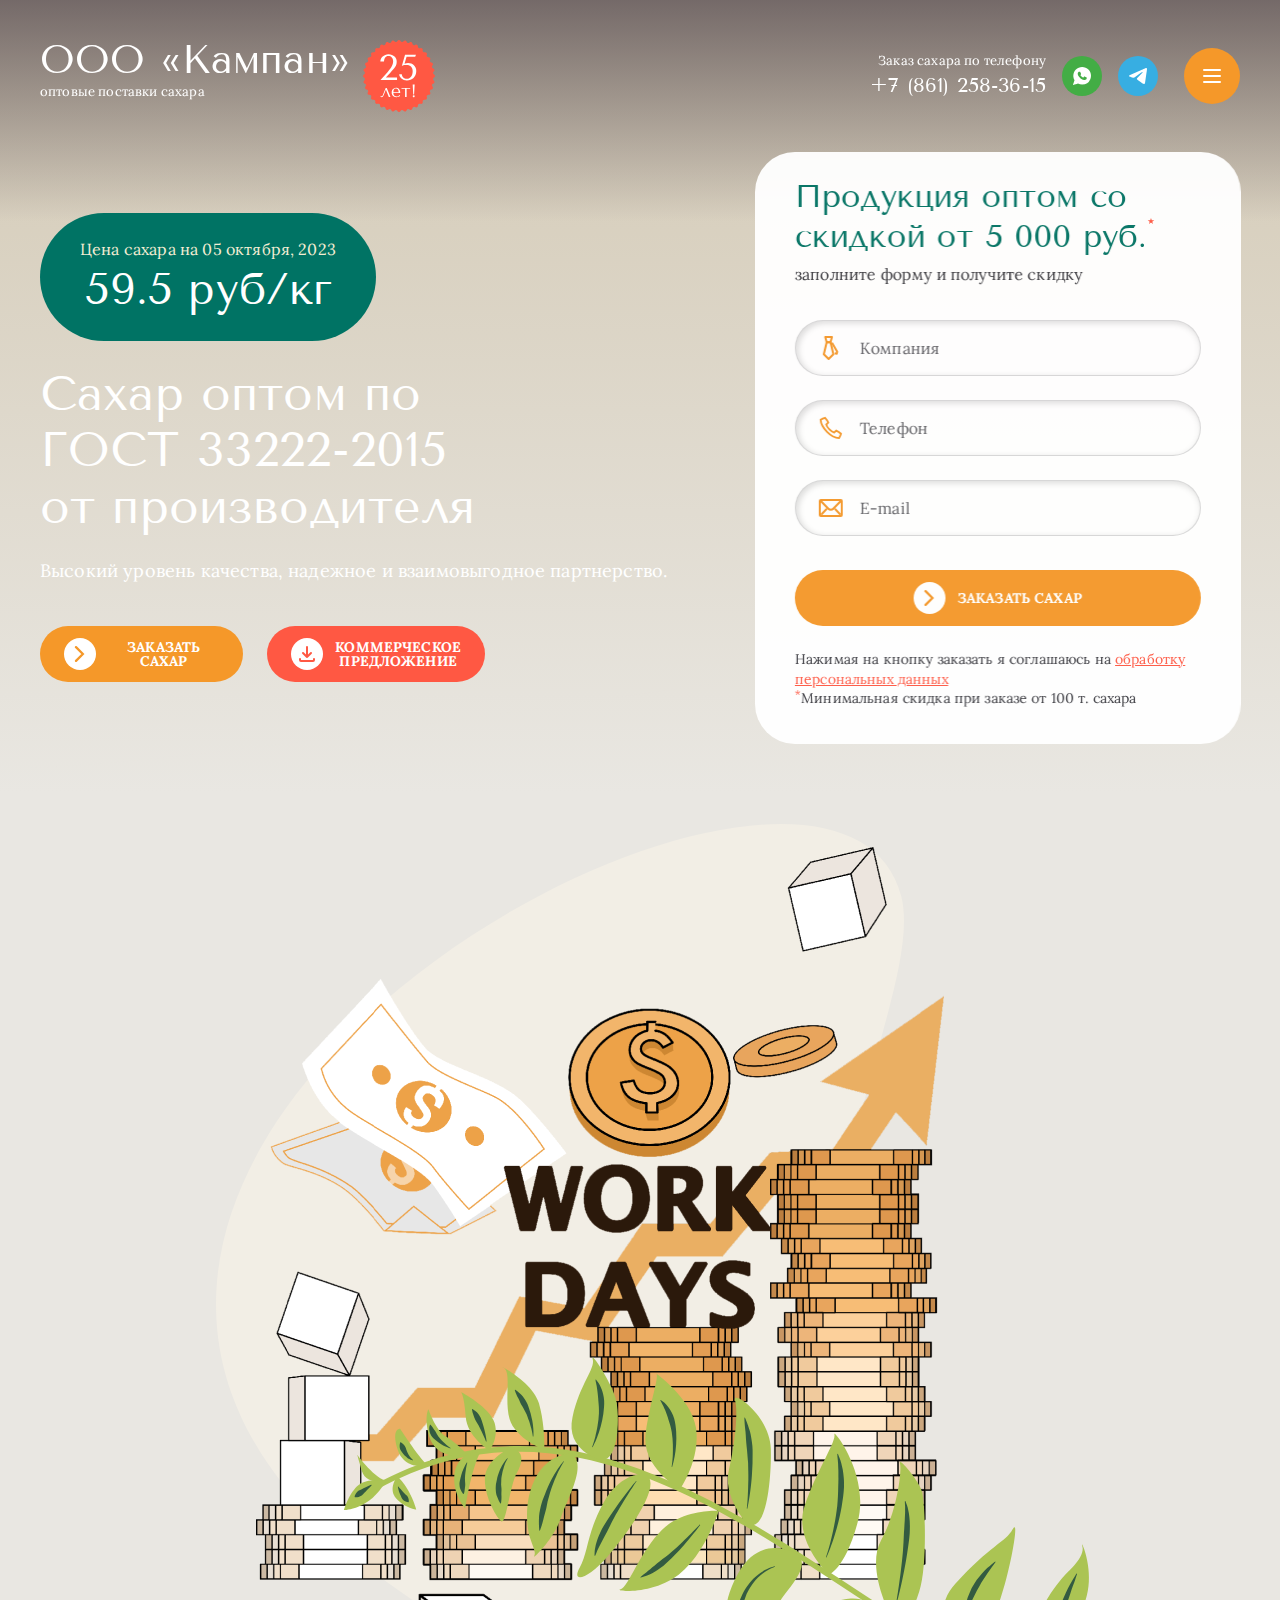
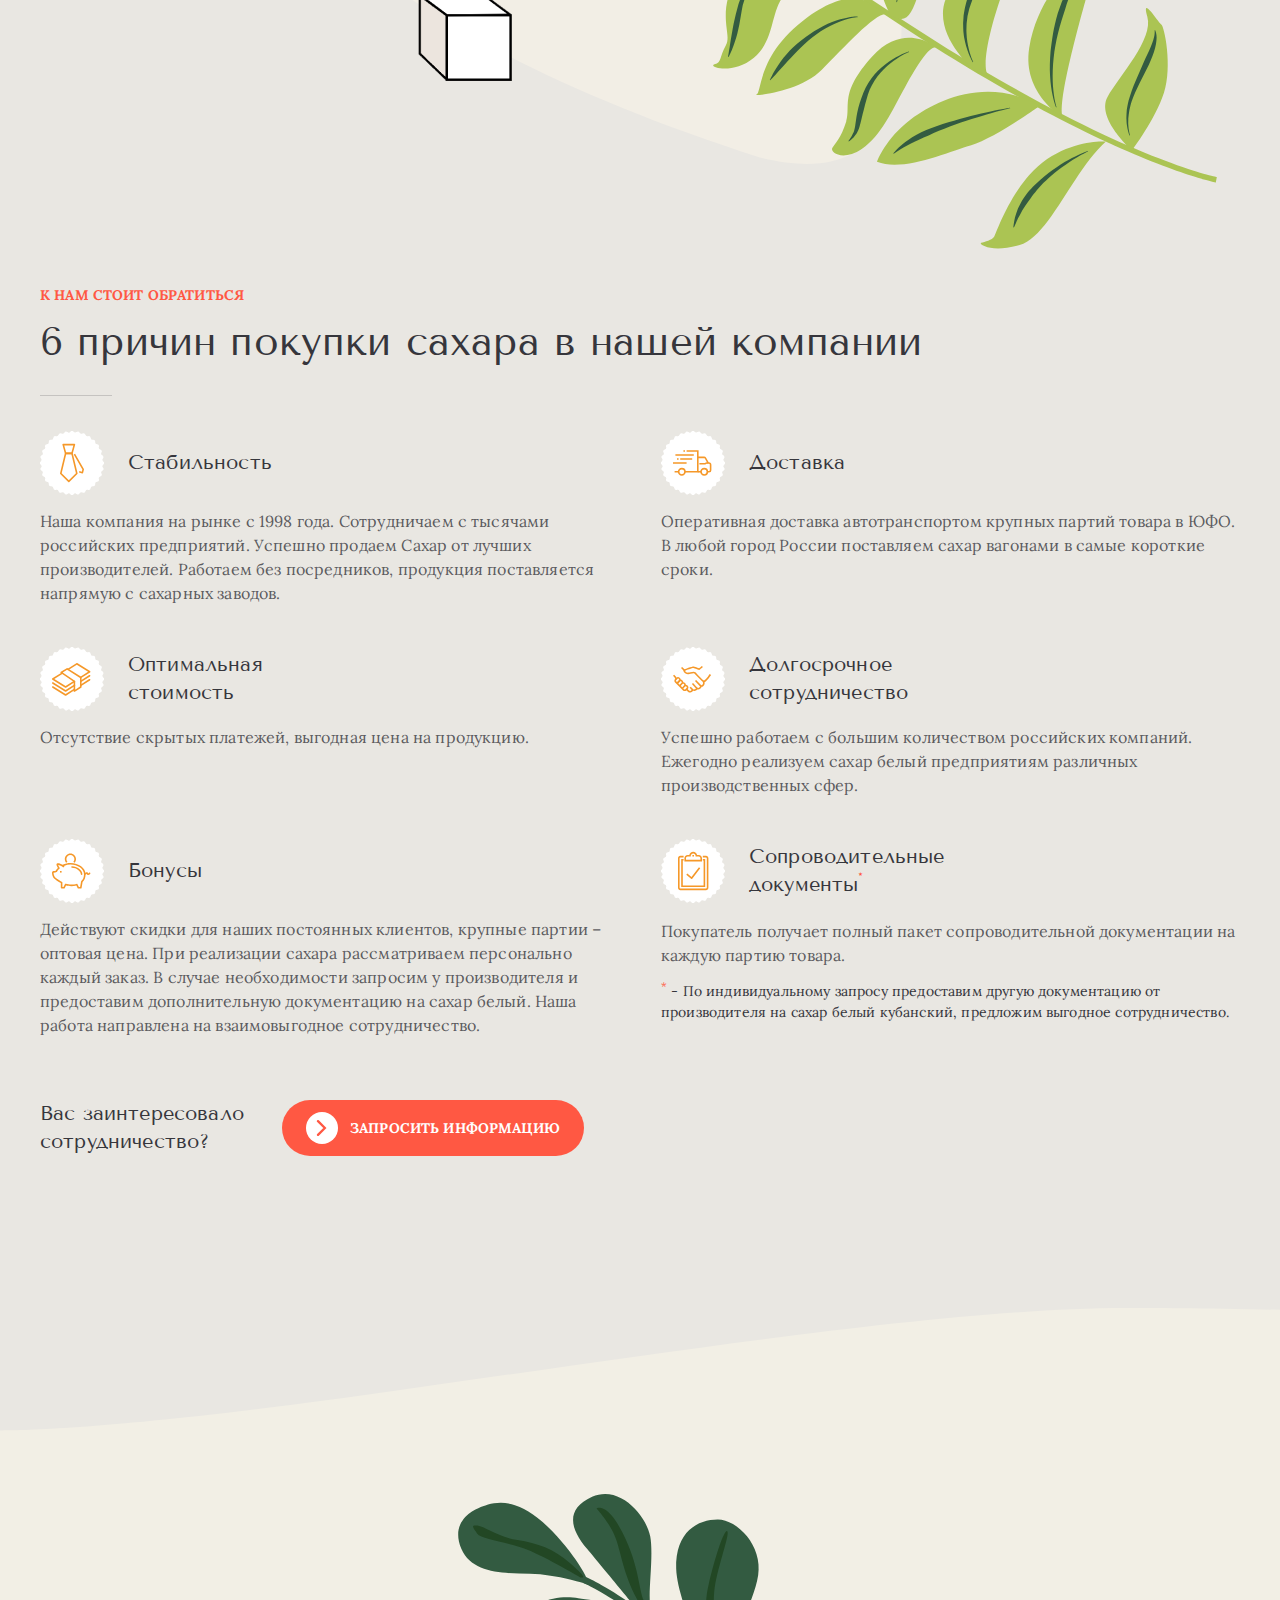
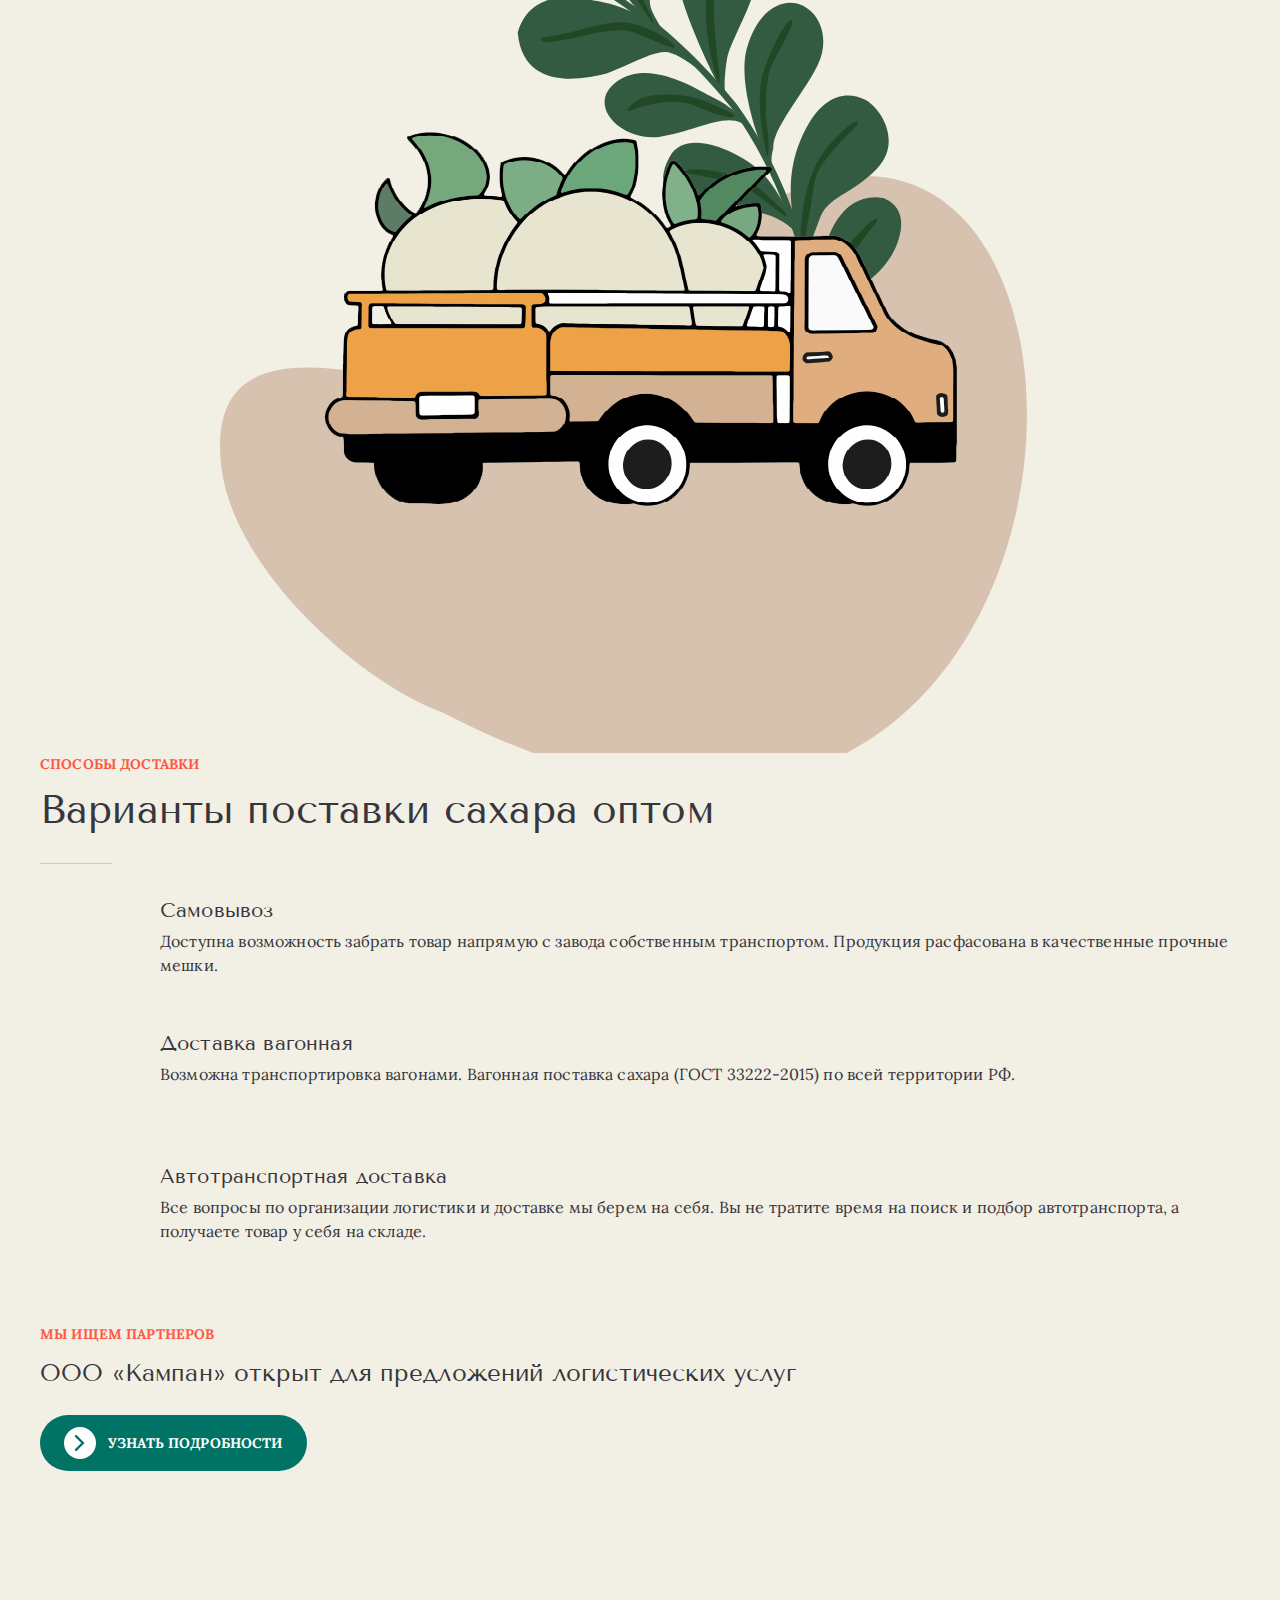
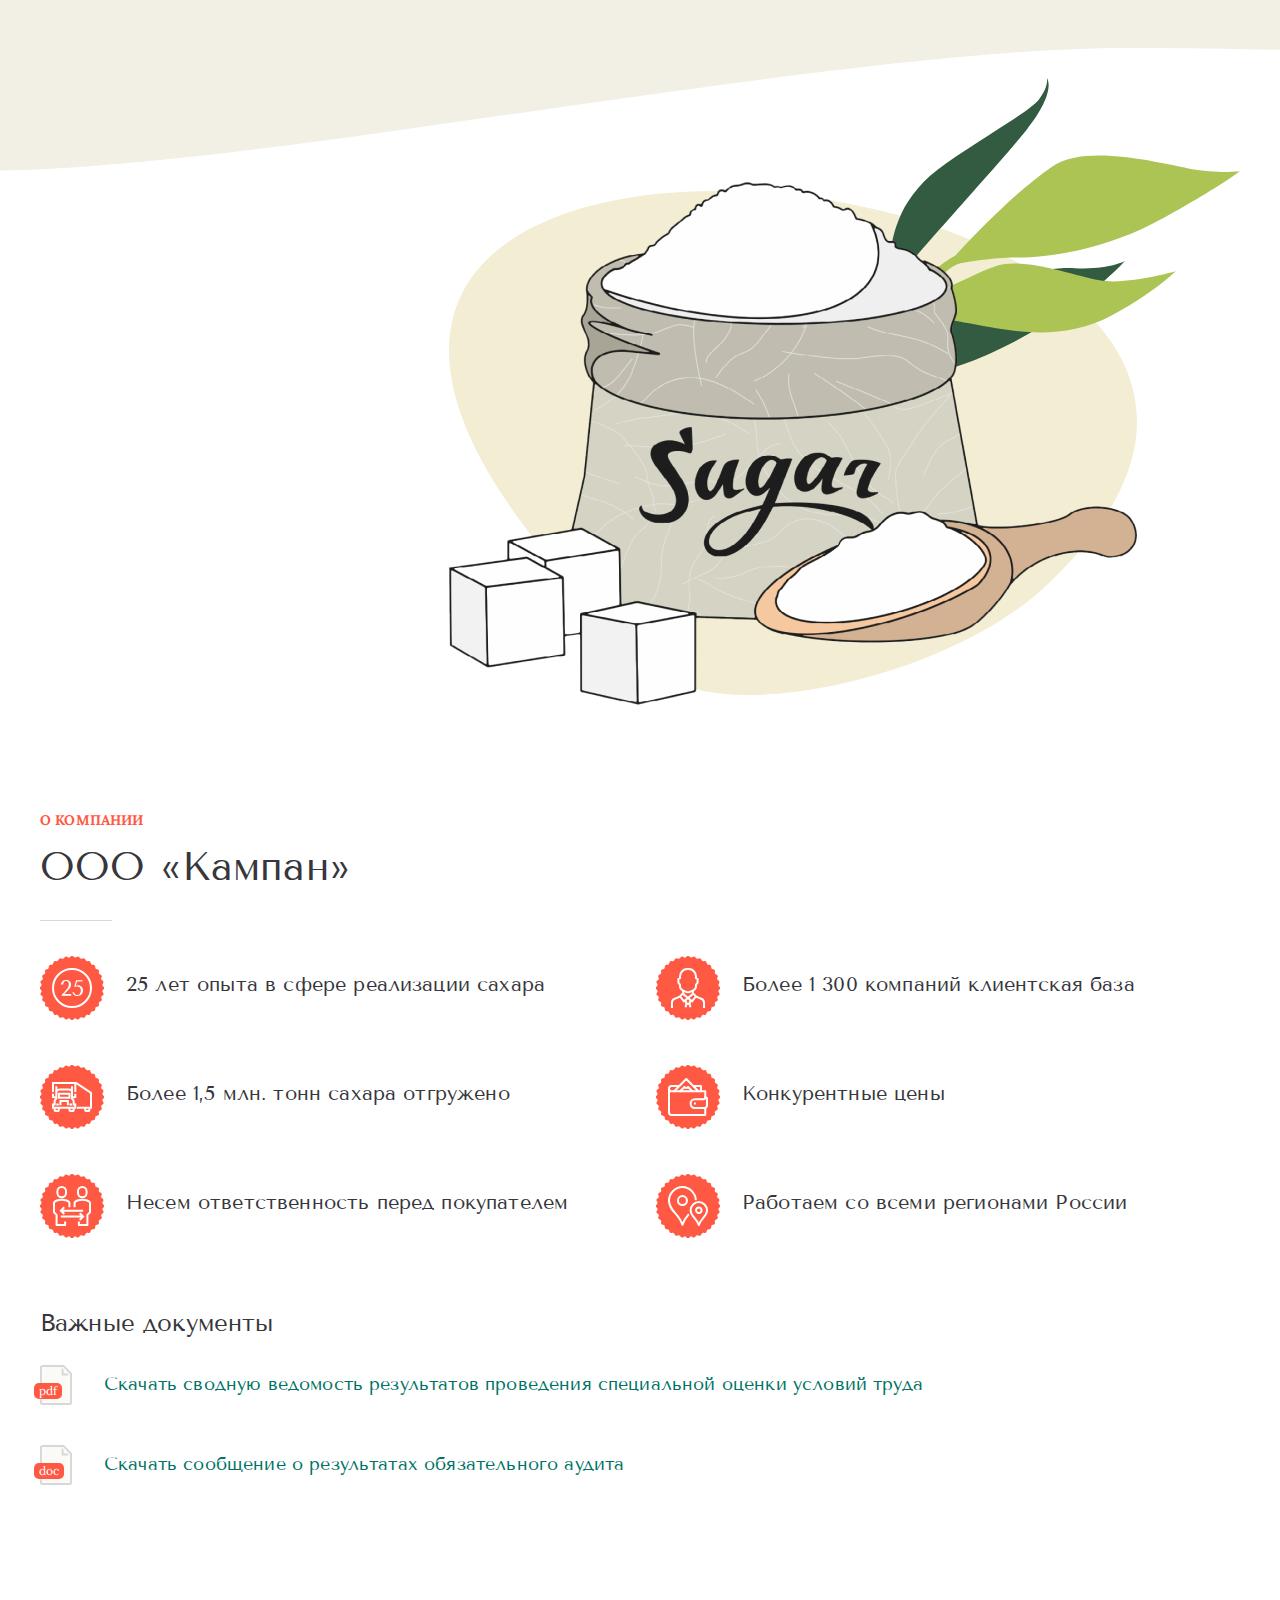
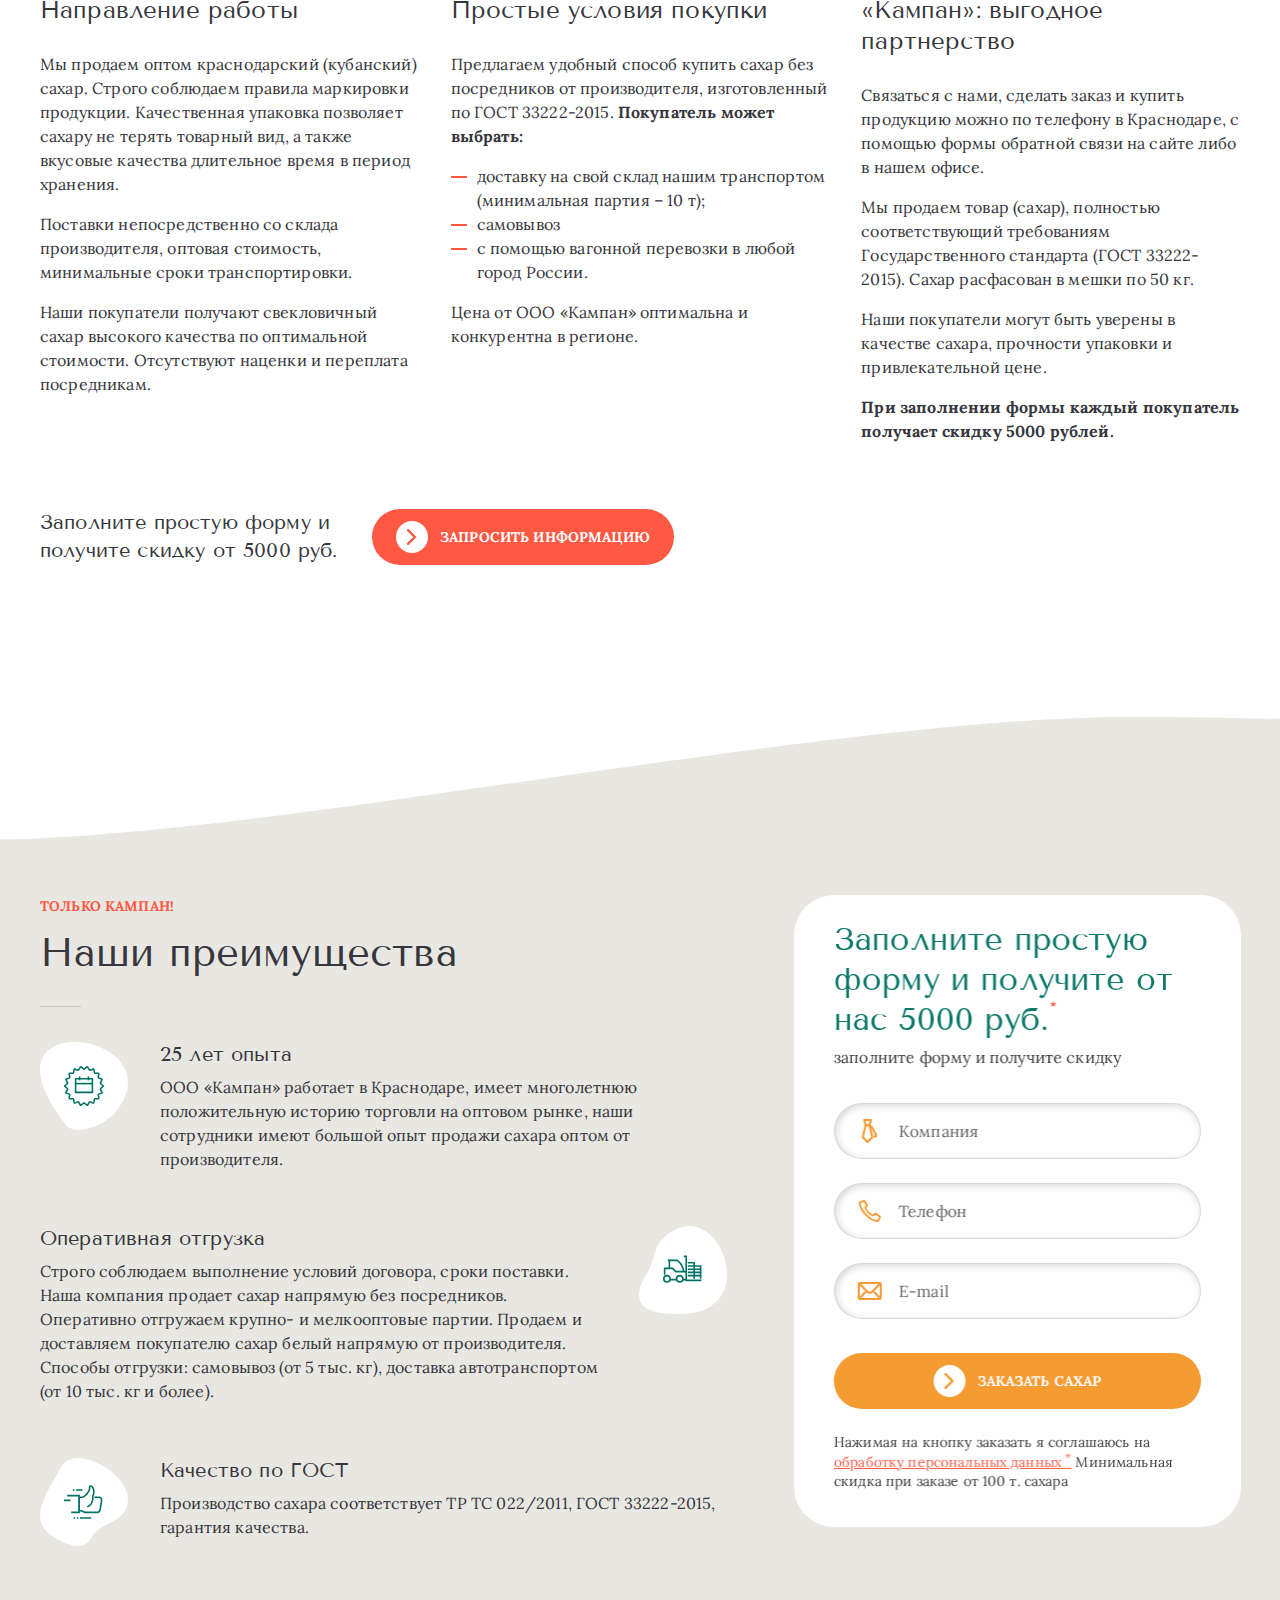
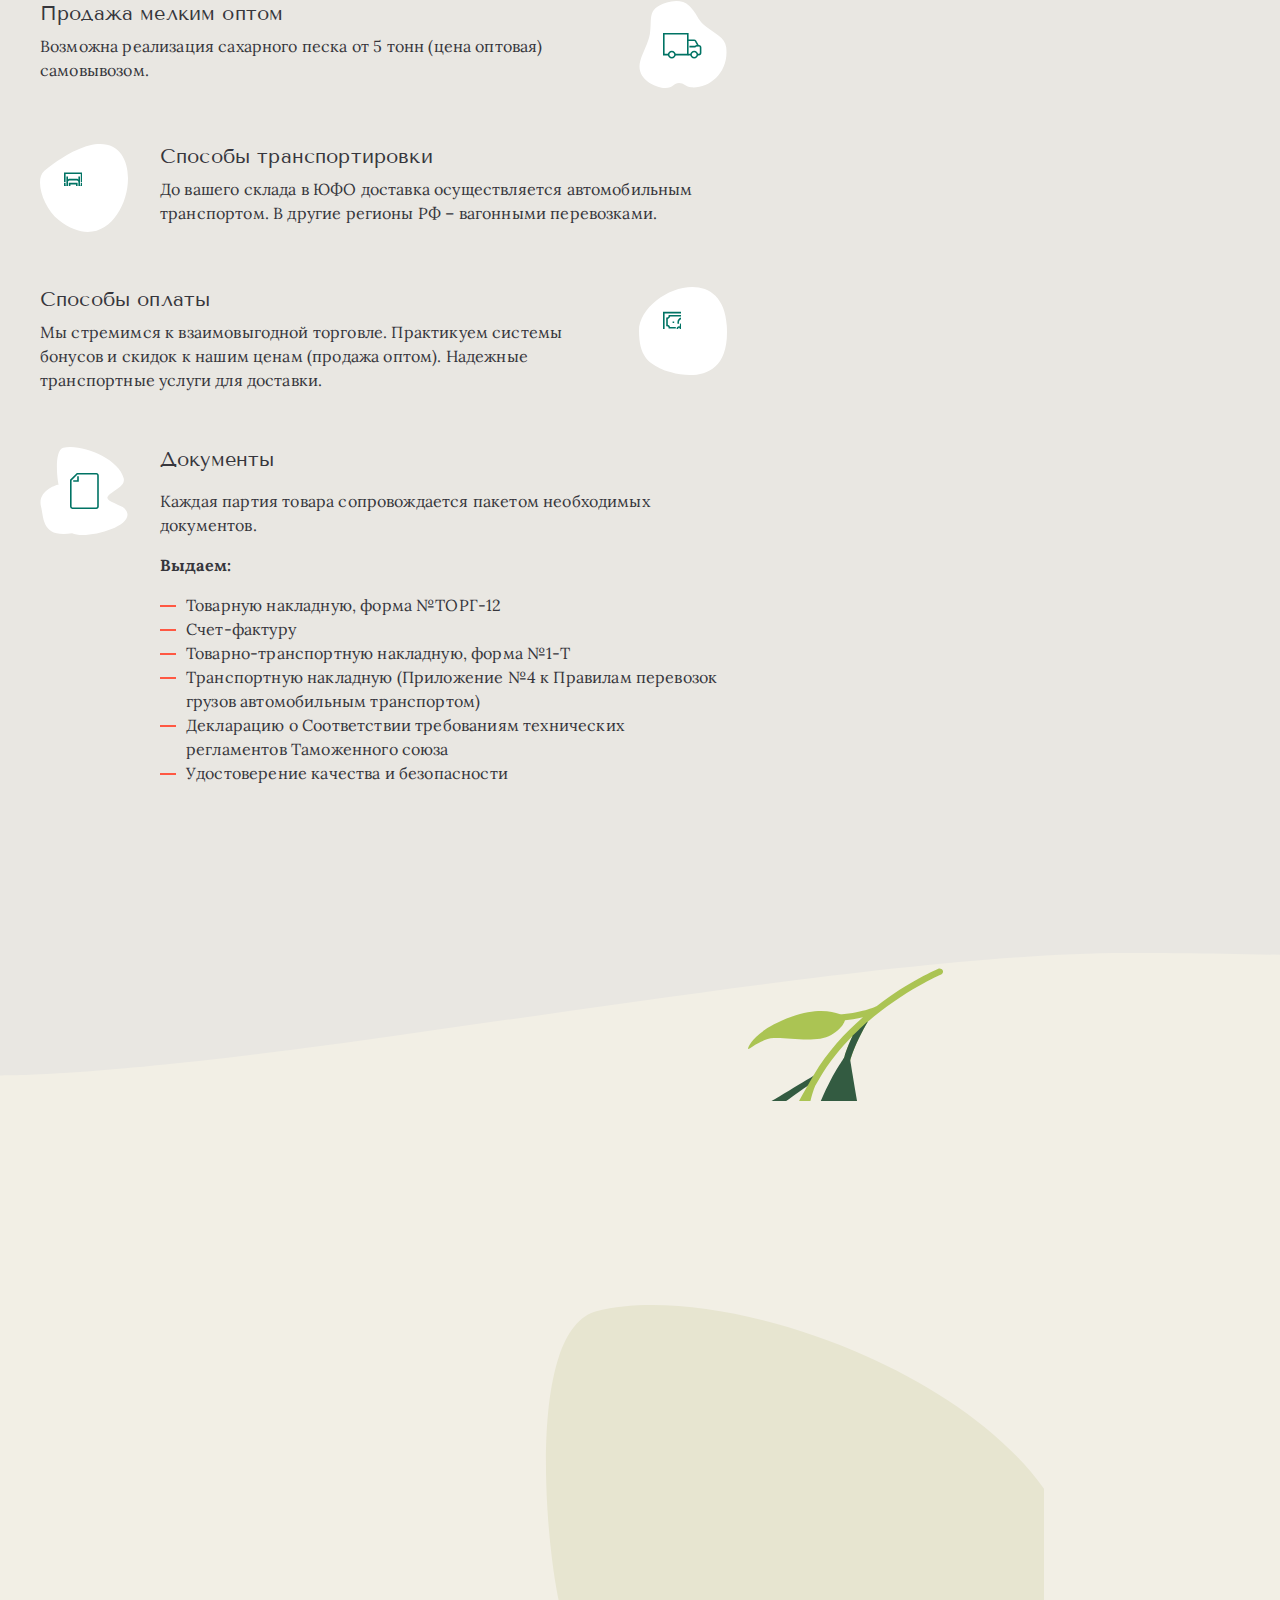
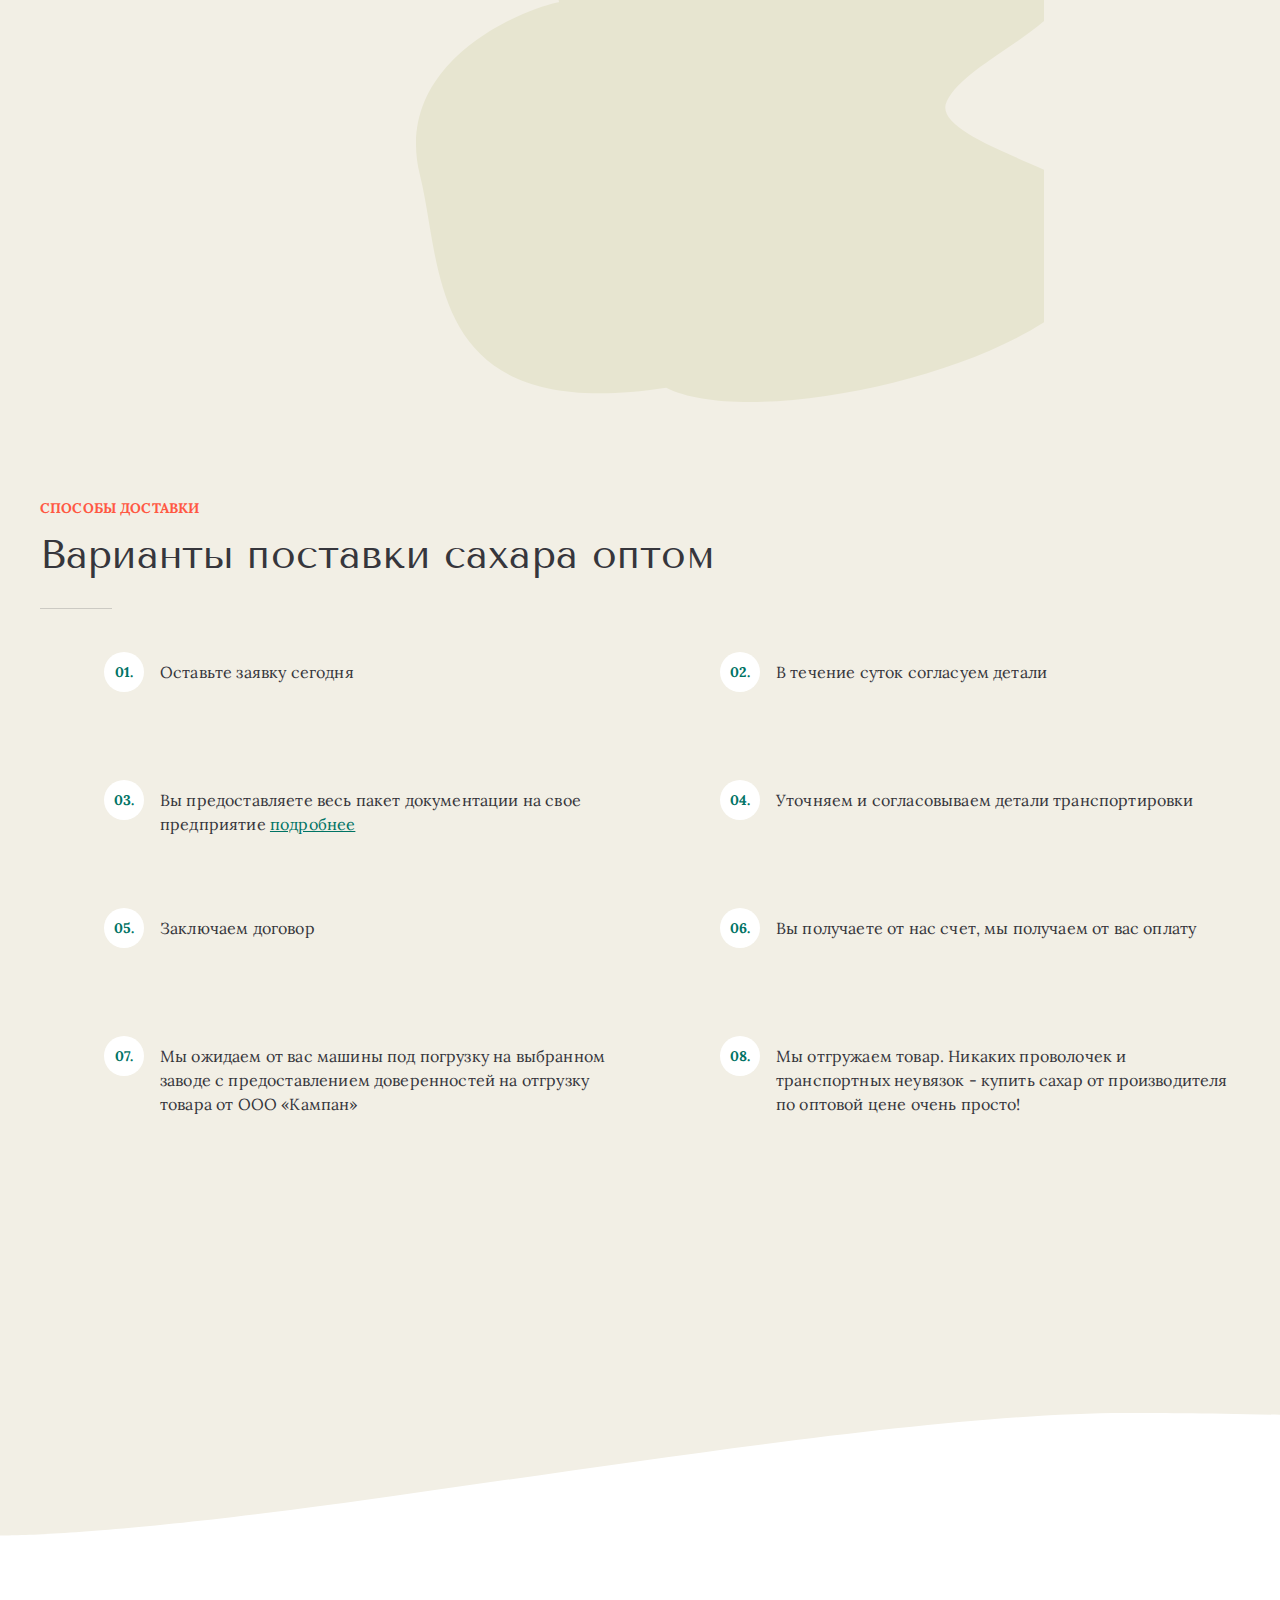
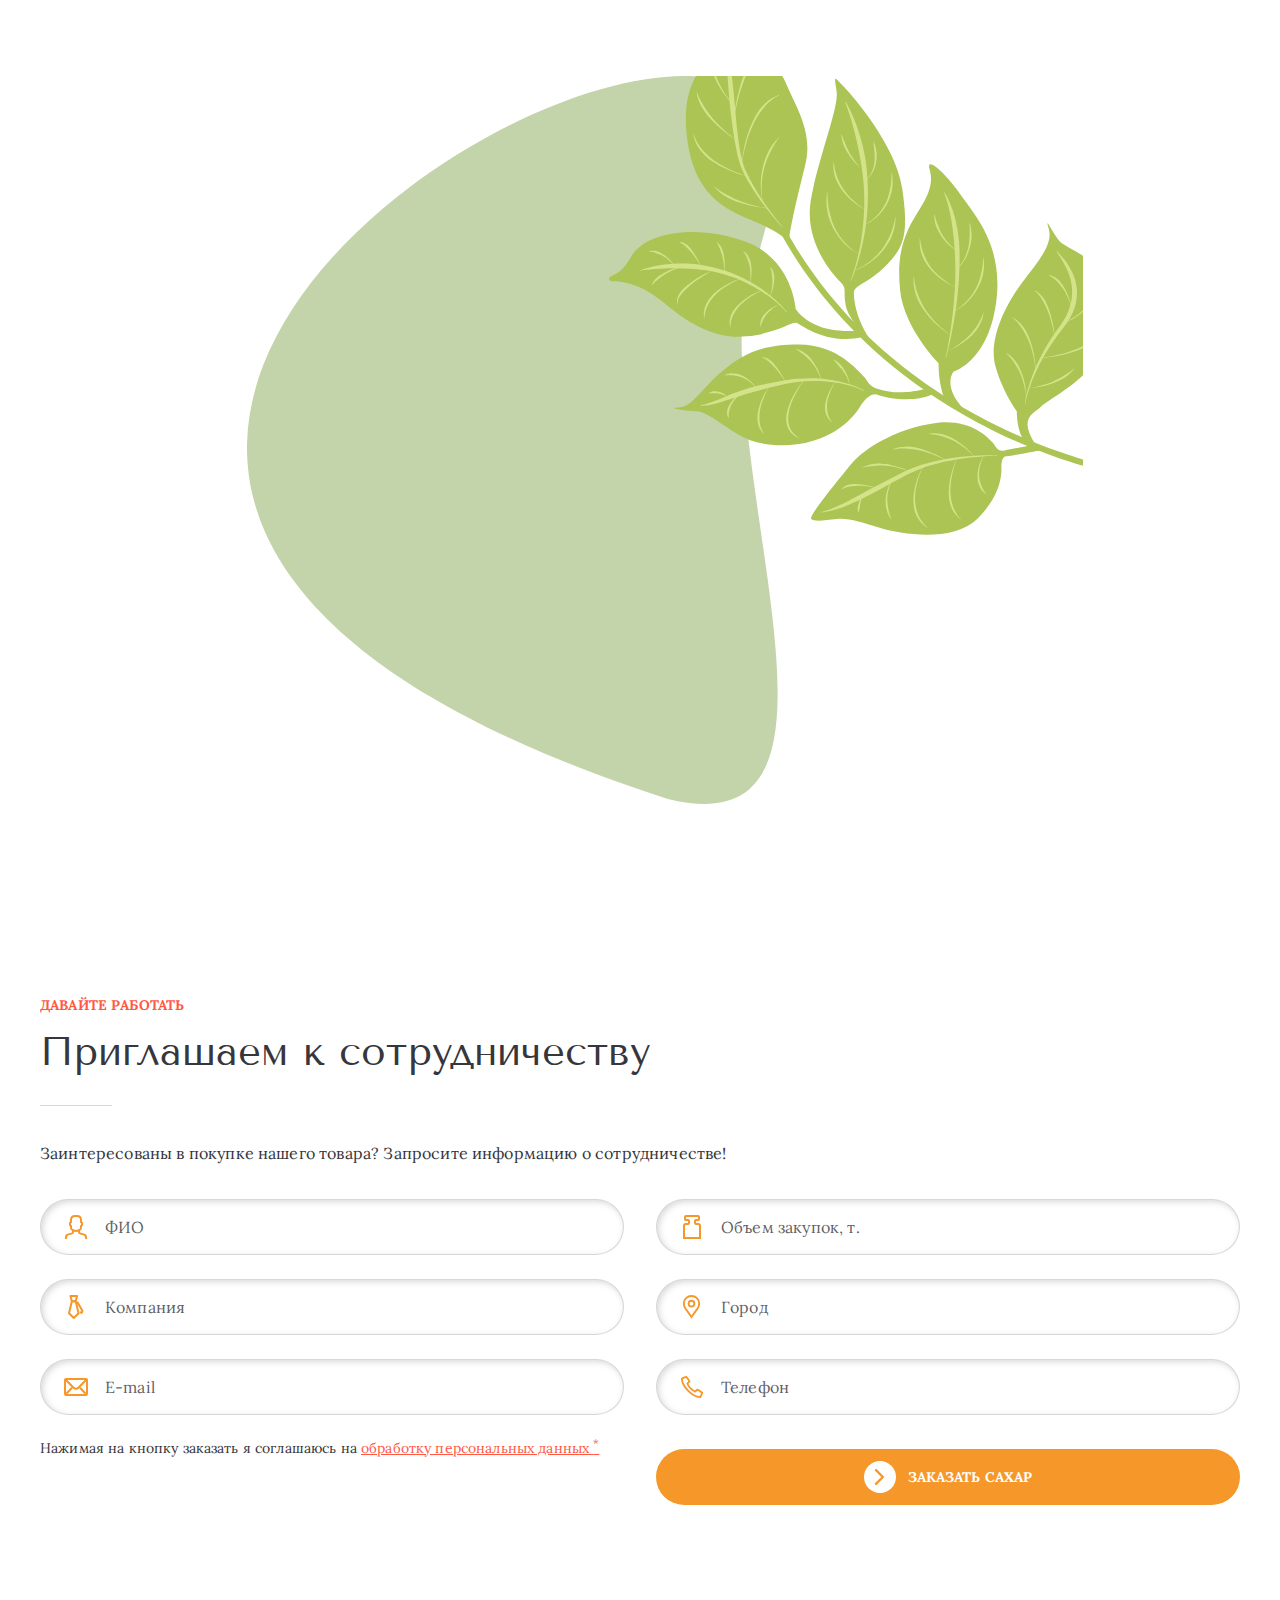
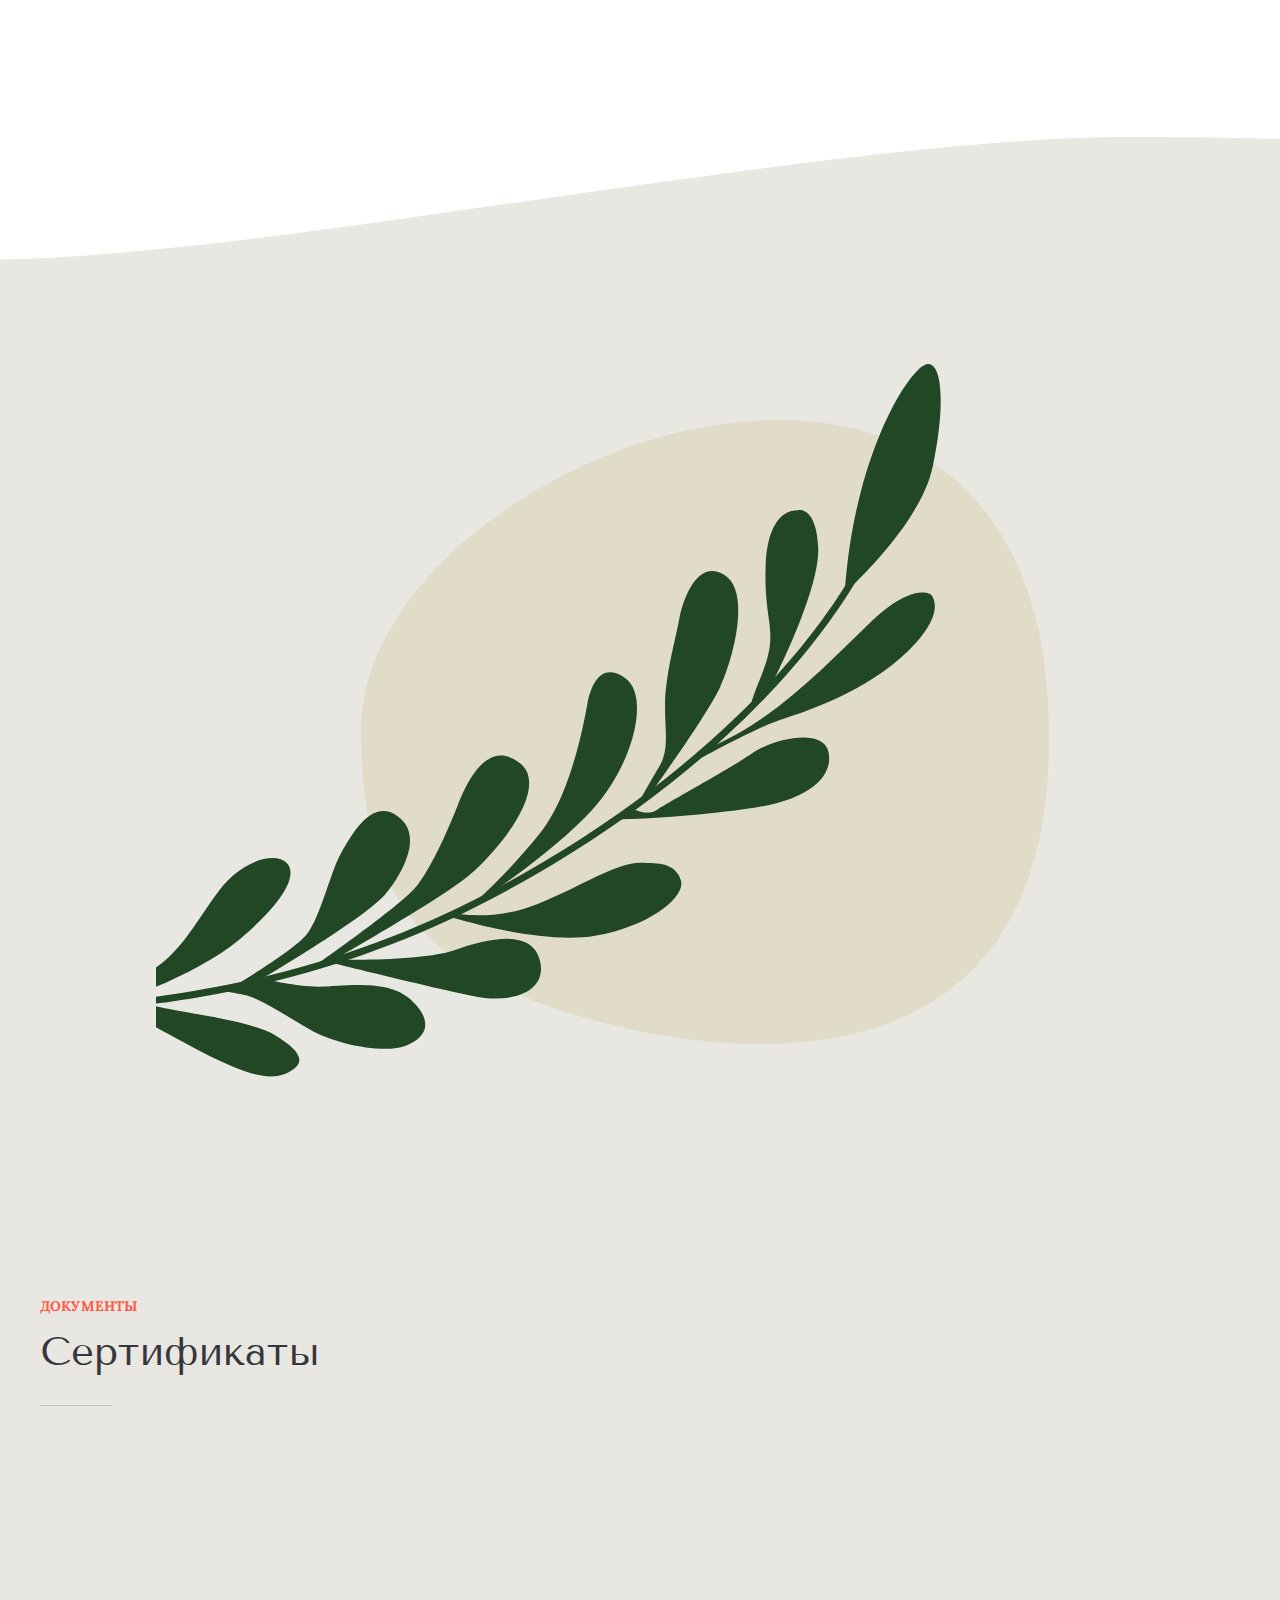
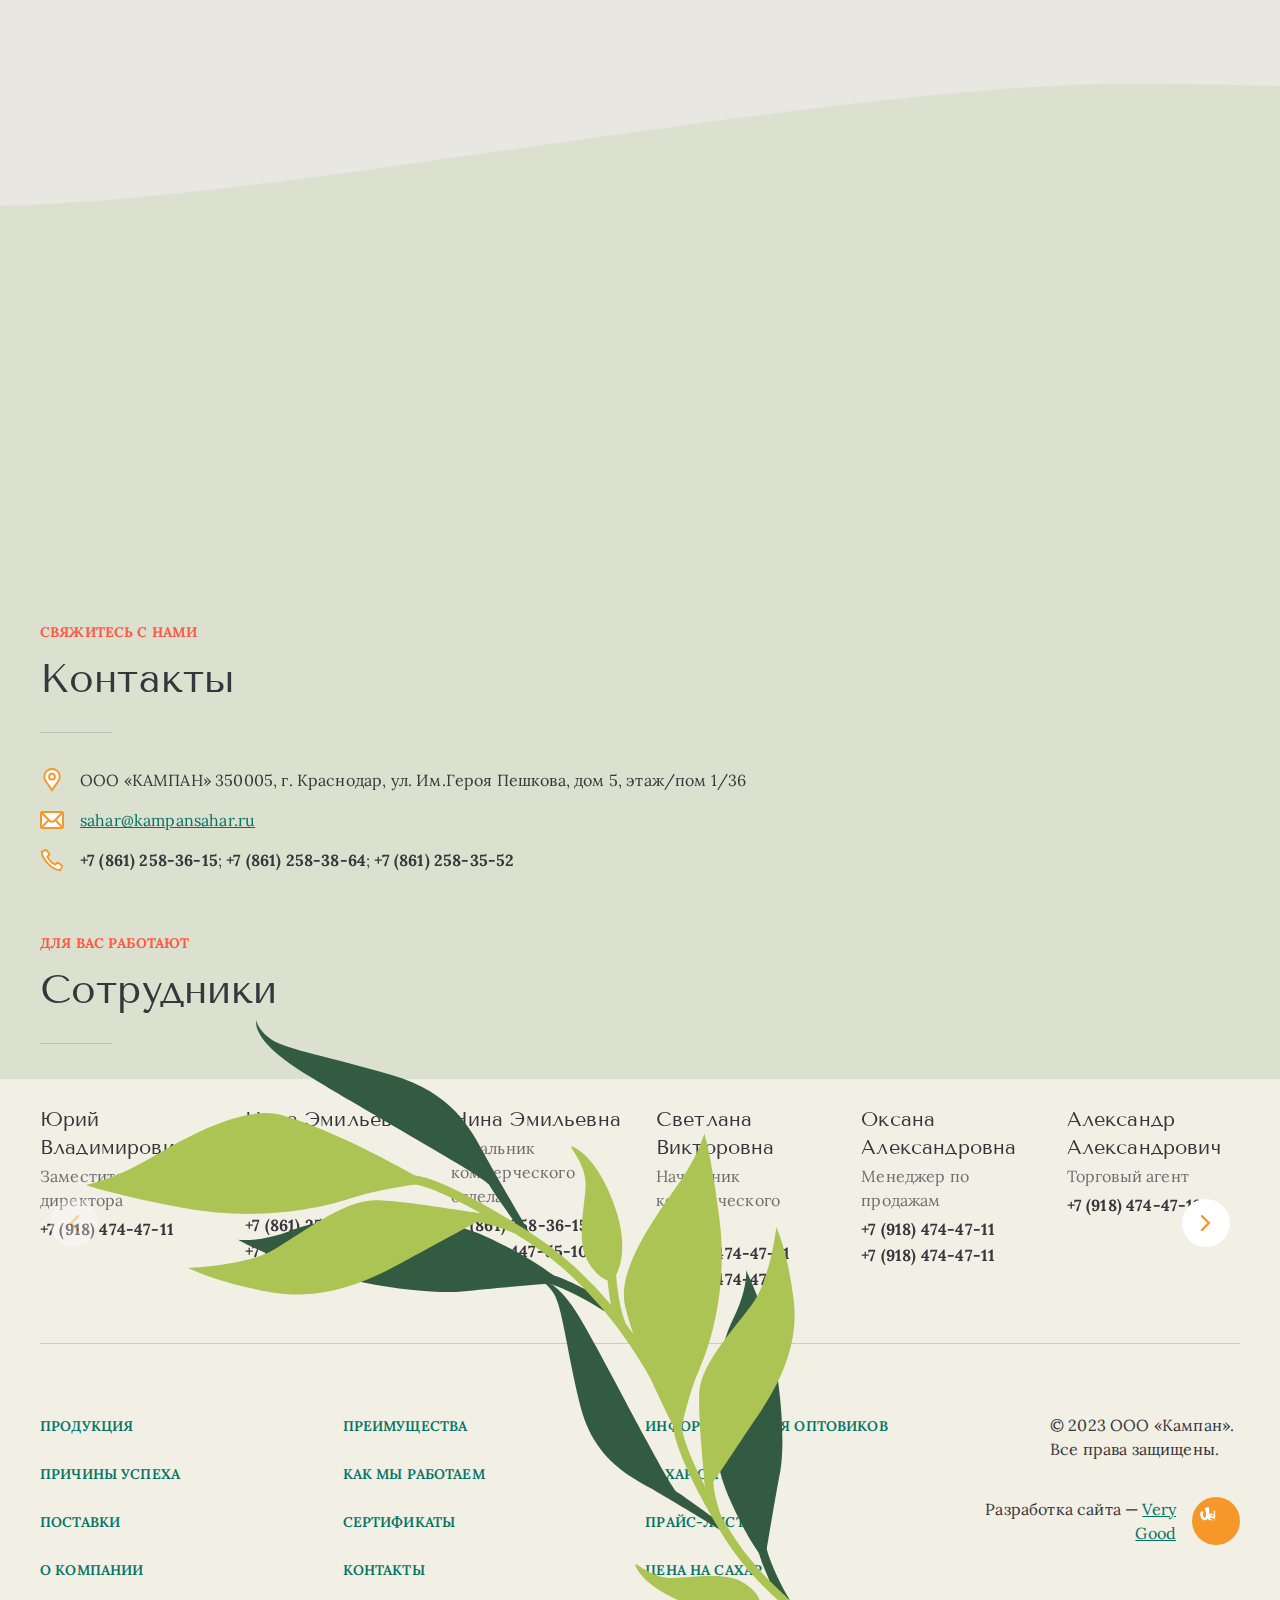
==== commit 6d6abacd: "+" ====
--- a/index.html
+++ b/index.html
@@ -1223,31 +1223,79 @@
       <div class="composition" id="composition-static">
 
         <svg width="964" height="1225" viewBox="0 0 964 1225" fill="none" xmlns="http://www.w3.org/2000/svg">
-<path d="M365.936 904.96C365.936 904.96 343.752 953.742 334.376 976.235C325.004 998.733 314.056 1028.31 267.378 1047.55C220.709 1066.79 186.177 1076.52 175.68 1085.35C165.189 1094.18 165.148 1101.9 165.148 1101.9C165.148 1101.9 158.95 1088.39 192.645 1061C226.33 1033.62 332.122 959.821 335.03 952.838C337.939 945.849 352.149 921.88 355.805 913.088L365.936 904.96Z" fill="#335B41"/>
-<path d="M363.934 911.214C387.606 892.346 406.42 869.846 421.091 847.971C421.201 847.859 421.295 847.731 421.387 847.61C420.757 853.976 420.396 861.982 420.755 871.819C420.768 872.26 420.863 872.673 421.019 873.046C421.571 874.389 422.911 875.316 424.449 875.251C426.414 875.183 427.943 873.524 427.879 871.558C426.869 843.789 431.746 831.239 431.784 831.105C431.817 831.047 431.799 830.993 431.819 830.931C454.953 791.694 464.496 758.393 464.652 757.827C465.178 755.934 464.078 753.961 462.183 753.435C460.293 752.903 458.32 754.014 457.786 755.912C457.616 756.531 445.536 798.52 415.651 843.313C412.025 846.274 391.303 862.796 371.932 870.785C370.112 871.537 369.241 873.625 369.995 875.444C370.736 877.266 372.824 878.131 374.644 877.378C384.216 873.437 393.944 867.624 401.989 862.234C390.06 877.509 375.992 892.476 359.5 905.621C356.704 907.839 354.026 909.951 351.402 911.995C349.64 913.06 328.665 925.407 307.633 927.04C305.664 927.19 304.199 928.906 304.352 930.87C304.377 931.255 304.464 931.616 304.608 931.954C305.178 933.347 306.602 934.266 308.172 934.148C314.57 933.651 320.86 932.267 326.692 930.526C286.458 959.265 275.25 959.288 274.291 959.232C272.508 958.875 270.696 959.939 270.176 961.731C269.942 962.534 270.008 963.355 270.3 964.088C270.696 965.054 271.515 965.835 272.599 966.152C275.338 966.96 292.583 968.058 363.934 911.214Z" fill="#ABC453"/>
-<path d="M282.717 964.534C282.716 964.54 279.673 959.361 275.833 959.108C265.082 958.387 243.295 957.675 225.541 953.625C201.448 948.135 149.677 942.486 91.4087 960.078C33.1423 977.676 17.347 986.108 17.347 986.108C17.347 986.108 36.0743 987.689 60.7612 997.972C85.4391 1008.27 144.234 1038.55 177.73 1024.74C209.075 1011.82 246.073 988.234 277.241 966.279C277.241 966.279 279.844 965.331 282.717 964.534Z" fill="#ABC453"/>
-<path d="M401.99 862.244C401.99 862.244 417.156 842.111 415.653 843.32C393.772 860.903 375.366 869.681 374.464 869.706C360.561 870.025 326.273 870.754 305.104 870.713C278.748 870.64 194.091 888.192 132.435 930.312C132.435 930.312 148.454 925.673 176.815 933.516C205.181 941.368 280.125 942.694 333.16 909.27C370.25 885.898 375.706 876.993 379.919 875.043C389.499 870.611 401.99 862.244 401.99 862.244Z" fill="#335B41"/>
-<path d="M424.191 866.074C424.191 866.074 442.173 882.322 432.77 923.464C423.361 964.616 406.923 974.612 403.626 975.966C400.334 977.329 412.643 961.971 411.385 946.428C410.129 930.876 398.869 902.63 406.242 884.932C413.613 867.23 424.191 866.074 424.191 866.074Z" fill="#ABC453"/>
-<path d="M322.33 924.369C322.33 924.369 287.351 909.948 260.83 898.891C234.299 887.832 195.981 873.925 154.082 886.054C112.193 898.185 90.9345 912.083 90.9345 912.083C90.9345 912.083 134.958 909.04 157.823 918.569C180.685 928.097 217.25 952.542 243.59 950.043C260.708 948.418 305.74 936.221 326.693 930.533C326.693 930.533 323.595 924.897 322.33 924.369Z" fill="#ABC453"/>
-<path d="M493.762 657.18C493.762 657.18 454.682 687.204 436.443 700.309C418.193 713.423 393.859 729.474 388.234 773.948C382.608 818.418 382.576 850.302 377.17 861.314C371.779 872.322 364.696 874.082 364.696 874.082C364.696 874.082 378.705 876.386 395.161 841.262C411.613 806.138 452.105 698.566 457.769 694.501C463.432 690.437 481.783 672.837 488.909 667.705L493.762 657.18Z" fill="#335B41"/>
-<path d="M488.539 660.289C499.751 635.705 515.563 614.479 531.871 596.943C531.949 596.825 532.035 596.715 532.138 596.609C526.447 598.581 519.188 600.681 510.049 602.581C509.655 602.67 509.243 602.683 508.859 602.633C507.48 602.462 506.294 601.509 505.944 600.178C505.507 598.474 506.632 596.781 508.457 596.396C534.221 591.043 544.493 584.026 544.597 583.96C544.647 583.925 544.705 583.914 544.756 583.892C574.822 555.189 602.946 539.508 603.423 539.252C605.031 538.365 607.126 538.879 608.096 540.388C609.072 541.902 608.561 543.844 606.956 544.732C606.431 545.01 570.981 564.82 537.546 600.581C535.773 604.368 525.932 625.895 523.595 644.365C523.377 646.094 521.685 647.306 519.826 647.074C517.956 646.83 516.632 645.234 516.834 643.501C517.994 634.373 520.814 624.712 523.696 616.576C512.743 630.268 502.623 645.721 494.809 662.869C493.489 665.769 492.241 668.544 491.048 671.251C490.517 673.015 484.583 693.826 488.528 712.282C488.89 714.015 487.69 715.66 485.854 715.97C485.493 716.027 485.138 716.039 484.793 715.99C483.375 715.818 482.147 714.797 481.853 713.408C480.659 707.813 480.305 702.084 480.397 696.679C464.392 737.74 467.26 747.38 467.563 748.187C468.351 749.654 467.834 751.446 466.33 752.29C465.647 752.676 464.872 752.804 464.131 752.713C463.142 752.581 462.211 752.059 461.642 751.207C460.197 749.018 454.739 734.436 488.539 660.289Z" fill="#ABC453"/>
-<path d="M460.518 742.137C460.518 742.137 466.048 743.587 467.279 746.84C470.718 755.928 476.992 774.504 485.289 788.868C496.557 808.365 515.106 851.63 513.977 905.708C512.86 959.778 509.182 975.259 509.182 975.259C509.182 975.259 502.907 959.497 487.083 940.574C471.26 921.657 428.277 877.873 432.311 845.951C436.095 816.094 448.214 778.979 460.323 747.24C460.323 747.24 460.528 744.776 460.518 742.137Z" fill="#ABC453"/>
-<path d="M523.697 616.574C523.697 616.574 538.271 599.015 537.544 600.574C527.049 623.346 523.733 641.146 523.953 641.925C527.239 653.963 535.42 683.621 540.919 701.824C547.777 724.478 553.506 801.242 530.736 863.723C530.736 863.723 530.863 848.915 516.34 826.27C501.814 803.64 481.254 739.454 498.27 686.325C510.165 649.181 516.932 642.502 517.636 638.436C519.228 629.2 523.697 616.574 523.697 616.574Z" fill="#335B41"/>
-<path d="M514.451 598.339C514.451 598.339 494.87 586.514 459.515 603.833C424.146 621.156 419.211 637.543 418.817 640.681C418.412 643.82 429.344 629.788 443.948 627.376C458.555 624.972 487.41 628.322 501.758 618.014C516.115 607.698 514.451 598.339 514.451 598.339Z" fill="#ABC453"/>
-<path d="M487.189 699.042C487.189 699.042 509.453 725.895 526.47 746.231C543.467 766.566 566.134 796.421 565.806 835.178C565.479 873.936 558.194 895.341 558.194 895.341C558.194 895.341 549.621 856.791 534.969 839.262C520.32 821.724 488.429 795.755 483.923 772.537C481.003 757.444 480.584 715.964 480.396 696.669C480.395 696.675 486.381 698.076 487.189 699.042Z" fill="#ABC453"/>
-<path d="M683.496 496.992C683.496 496.992 656.298 543.163 644.611 564.549C632.92 585.94 618.913 614.193 570.481 628.404C522.048 642.615 486.681 648.667 475.312 656.325C463.947 663.991 463.094 671.673 463.094 671.673C463.094 671.673 458.351 657.589 494.745 633.904C531.126 610.229 644.089 547.982 647.719 541.348C651.343 534.705 667.998 512.37 672.567 504.014L683.496 496.992Z" fill="#335B41"/>
-<path d="M680.842 503.001C706.368 486.737 727.442 466.346 744.341 446.134C744.456 446.03 744.567 445.913 744.664 445.799C743.363 452.069 742.175 459.988 741.494 469.823C741.464 470.249 741.519 470.679 741.625 471.068C742.036 472.453 743.274 473.519 744.802 473.623C746.768 473.746 748.467 472.275 748.611 470.303C750.527 442.588 756.695 430.615 756.755 430.492C756.786 430.44 756.783 430.376 756.803 430.328C783.938 393.735 796.94 361.629 797.146 361.087C797.874 359.251 796.98 357.175 795.152 356.465C793.324 355.739 791.25 356.631 790.528 358.455C790.293 359.053 773.861 399.534 739.422 440.94C735.504 443.502 713.155 457.746 693.057 463.639C691.166 464.201 690.088 466.182 690.643 468.072C691.197 469.962 693.173 471.04 695.062 470.485C705.004 467.569 715.28 462.828 723.85 458.313C710.376 472.241 694.804 485.639 677.021 496.978C674.013 498.9 671.13 500.71 668.308 502.457C666.439 503.328 644.281 513.401 623.19 512.803C621.229 512.75 619.587 514.293 619.528 516.264C619.514 516.647 619.567 517.027 619.67 517.369C620.095 518.813 621.403 519.887 622.99 519.932C629.393 520.111 635.794 519.401 641.777 518.28C598.746 542.624 587.597 541.468 586.654 541.306C584.911 540.76 583.001 541.628 582.297 543.354C581.983 544.136 581.952 544.96 582.175 545.71C582.461 546.711 583.203 547.574 584.24 548.014C586.873 549.099 603.906 552.01 680.842 503.001Z" fill="#ABC453"/>
-<path d="M594.461 547.47C594.461 547.47 591.989 542.003 588.192 541.347C577.575 539.495 555.986 536.489 538.76 530.583C515.381 522.588 464.489 511.51 404.689 522.866C344.903 534.216 328.309 540.942 328.309 540.942C328.309 540.942 346.769 544.482 370.227 557.317C393.686 570.165 448.962 606.467 483.725 596.278C516.251 586.733 555.522 567.165 588.828 548.631C588.828 548.631 591.535 547.952 594.461 547.47Z" fill="#ABC453"/>
-<path d="M723.846 458.315C723.846 458.315 741.046 439.889 739.419 440.94C715.806 456.106 696.581 462.904 695.683 462.828C681.83 461.681 647.651 458.798 626.606 456.513C600.407 453.673 514.367 462.204 448.633 497.589C448.633 497.589 465.039 494.658 492.42 505.46C519.801 516.255 594.188 525.473 650.451 497.819C689.789 478.487 696.143 470.208 700.551 468.712C710.538 465.316 723.846 458.315 723.846 458.315Z" fill="#335B41"/>
-<path d="M745.516 464.46C745.516 464.46 761.694 482.525 748.006 522.454C734.318 562.384 716.919 570.573 713.495 571.583C710.083 572.587 723.938 558.619 724.327 543.015C724.708 527.429 716.488 498.151 725.684 481.324C734.873 464.501 745.516 464.46 745.516 464.46Z" fill="#ABC453"/>
-<path d="M638.08 511.703C638.08 511.703 604.82 493.667 579.61 479.872C554.399 466.087 517.749 448.209 474.816 455.848C431.885 463.491 409.285 475.071 409.285 475.071C409.285 475.071 453.377 476.694 475.114 488.582C496.839 500.467 530.629 528.641 557.079 528.928C574.274 529.118 620.352 521.726 641.776 518.283C641.776 518.283 639.281 512.356 638.08 511.703Z" fill="#ABC453"/>
-<path d="M836.687 264.047C836.687 264.047 794.67 289.788 775.139 300.916C755.626 312.015 729.723 325.432 719.454 369.044C709.172 412.691 705.784 444.394 699.262 454.772C692.736 465.149 685.503 466.154 685.503 466.154C685.503 466.154 699.194 469.928 719.253 436.714C739.317 403.523 790.906 300.824 796.957 297.37C803.02 293.923 823.119 278.36 830.752 274.021L836.687 264.047Z" fill="#335B41"/>
-<path d="M831.161 266.608C844.902 243.331 862.863 223.886 880.922 208.177C881.008 208.054 881.112 207.968 881.216 207.868C875.36 209.238 867.912 210.555 858.625 211.484C858.221 211.525 857.817 211.49 857.441 211.401C856.083 211.087 854.997 210.021 854.804 208.648C854.538 206.916 855.839 205.352 857.695 205.161C883.869 202.548 894.835 196.657 894.943 196.602C894.984 196.578 895.048 196.572 895.106 196.548C928.025 171.176 957.643 158.549 958.143 158.341C959.834 157.633 961.858 158.369 962.663 159.97C963.478 161.571 962.771 163.451 961.08 164.159C960.528 164.392 923.195 180.342 886.181 212.396C884.014 215.964 871.964 236.335 867.704 254.454C867.305 256.144 865.495 257.182 863.662 256.751C861.834 256.315 860.689 254.58 861.074 252.881C863.19 243.93 867.015 234.618 870.73 226.832C858.399 239.298 846.711 253.601 837.135 269.825C835.51 272.567 833.977 275.198 832.503 277.775C831.8 279.465 823.706 299.544 825.676 318.317C825.86 320.064 824.492 321.573 822.635 321.694C822.269 321.71 821.912 321.686 821.579 321.6C820.18 321.277 819.068 320.136 818.928 318.728C818.324 313.03 818.578 307.291 819.241 301.924C798.999 341.068 800.832 350.974 801.054 351.8C801.685 353.341 800.978 355.066 799.394 355.761C798.683 356.065 797.893 356.111 797.172 355.941C796.192 355.709 795.328 355.09 794.85 354.182C793.641 351.86 789.75 336.767 831.161 266.608Z" fill="#ABC453"/>
-<path d="M794.687 345.038C794.686 345.044 800.035 347.075 800.913 350.433C803.379 359.83 807.663 378.973 814.394 394.137C823.553 414.703 837.441 459.686 830.631 513.345C823.828 566.999 818.529 582.012 818.529 582.012C818.529 582.012 813.956 565.675 800.216 545.189C786.48 524.698 748.334 476.635 755.706 445.315C762.609 416.016 778.568 380.386 793.963 350.092C793.963 350.092 794.423 347.67 794.687 345.038Z" fill="#ABC453"/>
-<path d="M870.73 226.829C870.73 226.829 887.067 210.908 886.181 212.397C873.347 233.926 868.17 251.276 868.309 252.074C870.32 264.389 875.326 294.749 878.888 313.425C883.312 336.685 880.936 413.635 851.708 473.37C851.708 473.37 853.394 458.647 841.334 434.594C829.272 410.561 815.587 344.558 838.098 293.528C853.839 257.844 861.276 251.906 862.4 247.925C864.96 238.916 870.73 226.829 870.73 226.829Z" fill="#335B41"/>
-<path d="M863.451 207.729C863.451 207.729 845.239 193.903 808.237 207.401C771.256 220.89 764.625 236.672 763.896 239.744C763.172 242.823 775.508 230.026 790.285 229.171C805.063 228.317 833.403 234.689 848.761 225.939C864.119 217.214 863.451 207.729 863.451 207.729Z" fill="#ABC453"/>
-<path d="M825.746 304.99C825.746 304.99 845.06 334.041 859.825 356.074C874.6 378.089 893.989 410.162 889.587 448.669C885.187 487.182 875.682 507.706 875.682 507.706C875.682 507.706 871.225 468.458 858.493 449.473C845.776 430.499 816.792 401.314 814.758 377.749C813.445 362.432 817.393 321.131 819.24 301.918C819.24 301.918 825.04 303.947 825.746 304.99Z" fill="#ABC453"/>
-</svg>
+          <path
+            d="M365.936 904.96C365.936 904.96 343.752 953.742 334.376 976.235C325.004 998.733 314.056 1028.31 267.378 1047.55C220.709 1066.79 186.177 1076.52 175.68 1085.35C165.189 1094.18 165.148 1101.9 165.148 1101.9C165.148 1101.9 158.95 1088.39 192.645 1061C226.33 1033.62 332.122 959.821 335.03 952.838C337.939 945.849 352.149 921.88 355.805 913.088L365.936 904.96Z"
+            fill="#335B41" />
+          <path
+            d="M363.934 911.214C387.606 892.346 406.42 869.846 421.091 847.971C421.201 847.859 421.295 847.731 421.387 847.61C420.757 853.976 420.396 861.982 420.755 871.819C420.768 872.26 420.863 872.673 421.019 873.046C421.571 874.389 422.911 875.316 424.449 875.251C426.414 875.183 427.943 873.524 427.879 871.558C426.869 843.789 431.746 831.239 431.784 831.105C431.817 831.047 431.799 830.993 431.819 830.931C454.953 791.694 464.496 758.393 464.652 757.827C465.178 755.934 464.078 753.961 462.183 753.435C460.293 752.903 458.32 754.014 457.786 755.912C457.616 756.531 445.536 798.52 415.651 843.313C412.025 846.274 391.303 862.796 371.932 870.785C370.112 871.537 369.241 873.625 369.995 875.444C370.736 877.266 372.824 878.131 374.644 877.378C384.216 873.437 393.944 867.624 401.989 862.234C390.06 877.509 375.992 892.476 359.5 905.621C356.704 907.839 354.026 909.951 351.402 911.995C349.64 913.06 328.665 925.407 307.633 927.04C305.664 927.19 304.199 928.906 304.352 930.87C304.377 931.255 304.464 931.616 304.608 931.954C305.178 933.347 306.602 934.266 308.172 934.148C314.57 933.651 320.86 932.267 326.692 930.526C286.458 959.265 275.25 959.288 274.291 959.232C272.508 958.875 270.696 959.939 270.176 961.731C269.942 962.534 270.008 963.355 270.3 964.088C270.696 965.054 271.515 965.835 272.599 966.152C275.338 966.96 292.583 968.058 363.934 911.214Z"
+            fill="#ABC453" />
+          <path
+            d="M282.717 964.534C282.716 964.54 279.673 959.361 275.833 959.108C265.082 958.387 243.295 957.675 225.541 953.625C201.448 948.135 149.677 942.486 91.4087 960.078C33.1423 977.676 17.347 986.108 17.347 986.108C17.347 986.108 36.0743 987.689 60.7612 997.972C85.4391 1008.27 144.234 1038.55 177.73 1024.74C209.075 1011.82 246.073 988.234 277.241 966.279C277.241 966.279 279.844 965.331 282.717 964.534Z"
+            fill="#ABC453" />
+          <path
+            d="M401.99 862.244C401.99 862.244 417.156 842.111 415.653 843.32C393.772 860.903 375.366 869.681 374.464 869.706C360.561 870.025 326.273 870.754 305.104 870.713C278.748 870.64 194.091 888.192 132.435 930.312C132.435 930.312 148.454 925.673 176.815 933.516C205.181 941.368 280.125 942.694 333.16 909.27C370.25 885.898 375.706 876.993 379.919 875.043C389.499 870.611 401.99 862.244 401.99 862.244Z"
+            fill="#335B41" />
+          <path
+            d="M424.191 866.074C424.191 866.074 442.173 882.322 432.77 923.464C423.361 964.616 406.923 974.612 403.626 975.966C400.334 977.329 412.643 961.971 411.385 946.428C410.129 930.876 398.869 902.63 406.242 884.932C413.613 867.23 424.191 866.074 424.191 866.074Z"
+            fill="#ABC453" />
+          <path
+            d="M322.33 924.369C322.33 924.369 287.351 909.948 260.83 898.891C234.299 887.832 195.981 873.925 154.082 886.054C112.193 898.185 90.9345 912.083 90.9345 912.083C90.9345 912.083 134.958 909.04 157.823 918.569C180.685 928.097 217.25 952.542 243.59 950.043C260.708 948.418 305.74 936.221 326.693 930.533C326.693 930.533 323.595 924.897 322.33 924.369Z"
+            fill="#ABC453" />
+          <path
+            d="M493.762 657.18C493.762 657.18 454.682 687.204 436.443 700.309C418.193 713.423 393.859 729.474 388.234 773.948C382.608 818.418 382.576 850.302 377.17 861.314C371.779 872.322 364.696 874.082 364.696 874.082C364.696 874.082 378.705 876.386 395.161 841.262C411.613 806.138 452.105 698.566 457.769 694.501C463.432 690.437 481.783 672.837 488.909 667.705L493.762 657.18Z"
+            fill="#335B41" />
+          <path
+            d="M488.539 660.289C499.751 635.705 515.563 614.479 531.871 596.943C531.949 596.825 532.035 596.715 532.138 596.609C526.447 598.581 519.188 600.681 510.049 602.581C509.655 602.67 509.243 602.683 508.859 602.633C507.48 602.462 506.294 601.509 505.944 600.178C505.507 598.474 506.632 596.781 508.457 596.396C534.221 591.043 544.493 584.026 544.597 583.96C544.647 583.925 544.705 583.914 544.756 583.892C574.822 555.189 602.946 539.508 603.423 539.252C605.031 538.365 607.126 538.879 608.096 540.388C609.072 541.902 608.561 543.844 606.956 544.732C606.431 545.01 570.981 564.82 537.546 600.581C535.773 604.368 525.932 625.895 523.595 644.365C523.377 646.094 521.685 647.306 519.826 647.074C517.956 646.83 516.632 645.234 516.834 643.501C517.994 634.373 520.814 624.712 523.696 616.576C512.743 630.268 502.623 645.721 494.809 662.869C493.489 665.769 492.241 668.544 491.048 671.251C490.517 673.015 484.583 693.826 488.528 712.282C488.89 714.015 487.69 715.66 485.854 715.97C485.493 716.027 485.138 716.039 484.793 715.99C483.375 715.818 482.147 714.797 481.853 713.408C480.659 707.813 480.305 702.084 480.397 696.679C464.392 737.74 467.26 747.38 467.563 748.187C468.351 749.654 467.834 751.446 466.33 752.29C465.647 752.676 464.872 752.804 464.131 752.713C463.142 752.581 462.211 752.059 461.642 751.207C460.197 749.018 454.739 734.436 488.539 660.289Z"
+            fill="#ABC453" />
+          <path
+            d="M460.518 742.137C460.518 742.137 466.048 743.587 467.279 746.84C470.718 755.928 476.992 774.504 485.289 788.868C496.557 808.365 515.106 851.63 513.977 905.708C512.86 959.778 509.182 975.259 509.182 975.259C509.182 975.259 502.907 959.497 487.083 940.574C471.26 921.657 428.277 877.873 432.311 845.951C436.095 816.094 448.214 778.979 460.323 747.24C460.323 747.24 460.528 744.776 460.518 742.137Z"
+            fill="#ABC453" />
+          <path
+            d="M523.697 616.574C523.697 616.574 538.271 599.015 537.544 600.574C527.049 623.346 523.733 641.146 523.953 641.925C527.239 653.963 535.42 683.621 540.919 701.824C547.777 724.478 553.506 801.242 530.736 863.723C530.736 863.723 530.863 848.915 516.34 826.27C501.814 803.64 481.254 739.454 498.27 686.325C510.165 649.181 516.932 642.502 517.636 638.436C519.228 629.2 523.697 616.574 523.697 616.574Z"
+            fill="#335B41" />
+          <path
+            d="M514.451 598.339C514.451 598.339 494.87 586.514 459.515 603.833C424.146 621.156 419.211 637.543 418.817 640.681C418.412 643.82 429.344 629.788 443.948 627.376C458.555 624.972 487.41 628.322 501.758 618.014C516.115 607.698 514.451 598.339 514.451 598.339Z"
+            fill="#ABC453" />
+          <path
+            d="M487.189 699.042C487.189 699.042 509.453 725.895 526.47 746.231C543.467 766.566 566.134 796.421 565.806 835.178C565.479 873.936 558.194 895.341 558.194 895.341C558.194 895.341 549.621 856.791 534.969 839.262C520.32 821.724 488.429 795.755 483.923 772.537C481.003 757.444 480.584 715.964 480.396 696.669C480.395 696.675 486.381 698.076 487.189 699.042Z"
+            fill="#ABC453" />
+          <path
+            d="M683.496 496.992C683.496 496.992 656.298 543.163 644.611 564.549C632.92 585.94 618.913 614.193 570.481 628.404C522.048 642.615 486.681 648.667 475.312 656.325C463.947 663.991 463.094 671.673 463.094 671.673C463.094 671.673 458.351 657.589 494.745 633.904C531.126 610.229 644.089 547.982 647.719 541.348C651.343 534.705 667.998 512.37 672.567 504.014L683.496 496.992Z"
+            fill="#335B41" />
+          <path
+            d="M680.842 503.001C706.368 486.737 727.442 466.346 744.341 446.134C744.456 446.03 744.567 445.913 744.664 445.799C743.363 452.069 742.175 459.988 741.494 469.823C741.464 470.249 741.519 470.679 741.625 471.068C742.036 472.453 743.274 473.519 744.802 473.623C746.768 473.746 748.467 472.275 748.611 470.303C750.527 442.588 756.695 430.615 756.755 430.492C756.786 430.44 756.783 430.376 756.803 430.328C783.938 393.735 796.94 361.629 797.146 361.087C797.874 359.251 796.98 357.175 795.152 356.465C793.324 355.739 791.25 356.631 790.528 358.455C790.293 359.053 773.861 399.534 739.422 440.94C735.504 443.502 713.155 457.746 693.057 463.639C691.166 464.201 690.088 466.182 690.643 468.072C691.197 469.962 693.173 471.04 695.062 470.485C705.004 467.569 715.28 462.828 723.85 458.313C710.376 472.241 694.804 485.639 677.021 496.978C674.013 498.9 671.13 500.71 668.308 502.457C666.439 503.328 644.281 513.401 623.19 512.803C621.229 512.75 619.587 514.293 619.528 516.264C619.514 516.647 619.567 517.027 619.67 517.369C620.095 518.813 621.403 519.887 622.99 519.932C629.393 520.111 635.794 519.401 641.777 518.28C598.746 542.624 587.597 541.468 586.654 541.306C584.911 540.76 583.001 541.628 582.297 543.354C581.983 544.136 581.952 544.96 582.175 545.71C582.461 546.711 583.203 547.574 584.24 548.014C586.873 549.099 603.906 552.01 680.842 503.001Z"
+            fill="#ABC453" />
+          <path
+            d="M594.461 547.47C594.461 547.47 591.989 542.003 588.192 541.347C577.575 539.495 555.986 536.489 538.76 530.583C515.381 522.588 464.489 511.51 404.689 522.866C344.903 534.216 328.309 540.942 328.309 540.942C328.309 540.942 346.769 544.482 370.227 557.317C393.686 570.165 448.962 606.467 483.725 596.278C516.251 586.733 555.522 567.165 588.828 548.631C588.828 548.631 591.535 547.952 594.461 547.47Z"
+            fill="#ABC453" />
+          <path
+            d="M723.846 458.315C723.846 458.315 741.046 439.889 739.419 440.94C715.806 456.106 696.581 462.904 695.683 462.828C681.83 461.681 647.651 458.798 626.606 456.513C600.407 453.673 514.367 462.204 448.633 497.589C448.633 497.589 465.039 494.658 492.42 505.46C519.801 516.255 594.188 525.473 650.451 497.819C689.789 478.487 696.143 470.208 700.551 468.712C710.538 465.316 723.846 458.315 723.846 458.315Z"
+            fill="#335B41" />
+          <path
+            d="M745.516 464.46C745.516 464.46 761.694 482.525 748.006 522.454C734.318 562.384 716.919 570.573 713.495 571.583C710.083 572.587 723.938 558.619 724.327 543.015C724.708 527.429 716.488 498.151 725.684 481.324C734.873 464.501 745.516 464.46 745.516 464.46Z"
+            fill="#ABC453" />
+          <path
+            d="M638.08 511.703C638.08 511.703 604.82 493.667 579.61 479.872C554.399 466.087 517.749 448.209 474.816 455.848C431.885 463.491 409.285 475.071 409.285 475.071C409.285 475.071 453.377 476.694 475.114 488.582C496.839 500.467 530.629 528.641 557.079 528.928C574.274 529.118 620.352 521.726 641.776 518.283C641.776 518.283 639.281 512.356 638.08 511.703Z"
+            fill="#ABC453" />
+          <path
+            d="M836.687 264.047C836.687 264.047 794.67 289.788 775.139 300.916C755.626 312.015 729.723 325.432 719.454 369.044C709.172 412.691 705.784 444.394 699.262 454.772C692.736 465.149 685.503 466.154 685.503 466.154C685.503 466.154 699.194 469.928 719.253 436.714C739.317 403.523 790.906 300.824 796.957 297.37C803.02 293.923 823.119 278.36 830.752 274.021L836.687 264.047Z"
+            fill="#335B41" />
+          <path
+            d="M831.161 266.608C844.902 243.331 862.863 223.886 880.922 208.177C881.008 208.054 881.112 207.968 881.216 207.868C875.36 209.238 867.912 210.555 858.625 211.484C858.221 211.525 857.817 211.49 857.441 211.401C856.083 211.087 854.997 210.021 854.804 208.648C854.538 206.916 855.839 205.352 857.695 205.161C883.869 202.548 894.835 196.657 894.943 196.602C894.984 196.578 895.048 196.572 895.106 196.548C928.025 171.176 957.643 158.549 958.143 158.341C959.834 157.633 961.858 158.369 962.663 159.97C963.478 161.571 962.771 163.451 961.08 164.159C960.528 164.392 923.195 180.342 886.181 212.396C884.014 215.964 871.964 236.335 867.704 254.454C867.305 256.144 865.495 257.182 863.662 256.751C861.834 256.315 860.689 254.58 861.074 252.881C863.19 243.93 867.015 234.618 870.73 226.832C858.399 239.298 846.711 253.601 837.135 269.825C835.51 272.567 833.977 275.198 832.503 277.775C831.8 279.465 823.706 299.544 825.676 318.317C825.86 320.064 824.492 321.573 822.635 321.694C822.269 321.71 821.912 321.686 821.579 321.6C820.18 321.277 819.068 320.136 818.928 318.728C818.324 313.03 818.578 307.291 819.241 301.924C798.999 341.068 800.832 350.974 801.054 351.8C801.685 353.341 800.978 355.066 799.394 355.761C798.683 356.065 797.893 356.111 797.172 355.941C796.192 355.709 795.328 355.09 794.85 354.182C793.641 351.86 789.75 336.767 831.161 266.608Z"
+            fill="#ABC453" />
+          <path
+            d="M794.687 345.038C794.686 345.044 800.035 347.075 800.913 350.433C803.379 359.83 807.663 378.973 814.394 394.137C823.553 414.703 837.441 459.686 830.631 513.345C823.828 566.999 818.529 582.012 818.529 582.012C818.529 582.012 813.956 565.675 800.216 545.189C786.48 524.698 748.334 476.635 755.706 445.315C762.609 416.016 778.568 380.386 793.963 350.092C793.963 350.092 794.423 347.67 794.687 345.038Z"
+            fill="#ABC453" />
+          <path
+            d="M870.73 226.829C870.73 226.829 887.067 210.908 886.181 212.397C873.347 233.926 868.17 251.276 868.309 252.074C870.32 264.389 875.326 294.749 878.888 313.425C883.312 336.685 880.936 413.635 851.708 473.37C851.708 473.37 853.394 458.647 841.334 434.594C829.272 410.561 815.587 344.558 838.098 293.528C853.839 257.844 861.276 251.906 862.4 247.925C864.96 238.916 870.73 226.829 870.73 226.829Z"
+            fill="#335B41" />
+          <path
+            d="M863.451 207.729C863.451 207.729 845.239 193.903 808.237 207.401C771.256 220.89 764.625 236.672 763.896 239.744C763.172 242.823 775.508 230.026 790.285 229.171C805.063 228.317 833.403 234.689 848.761 225.939C864.119 217.214 863.451 207.729 863.451 207.729Z"
+            fill="#ABC453" />
+          <path
+            d="M825.746 304.99C825.746 304.99 845.06 334.041 859.825 356.074C874.6 378.089 893.989 410.162 889.587 448.669C885.187 487.182 875.682 507.706 875.682 507.706C875.682 507.706 871.225 468.458 858.493 449.473C845.776 430.499 816.792 401.314 814.758 377.749C813.445 362.432 817.393 321.131 819.24 301.918C819.24 301.918 825.04 303.947 825.746 304.99Z"
+            fill="#ABC453" />
+        </svg>
 
       </div>
 
@@ -1734,193 +1782,224 @@
       <span class="wave wave--silver"></span>
     </section>
 
-    <!-- Секция "Контакты" -->
-    <section class="contacts section">
-      <div class="wrapper">
-        <div class="section__grid">
-          <div class="section__item-left">
-            <span class="label">Свяжитесь с нами</span>
-            <h2 class="title">Контакты</h2>
-            <ul class="contacts__list">
-              <li class="contacts__item">
-                <svg>
-                  <use href="./svg/icons-sprite.svg#contacts-address"></use>
-                </svg>
-                <span>ООО «КАМПАН» 350005, г. Краснодар, ул. Им.Героя Пешкова, дом 5, этаж/пом 1/36</span>
-              </li>
-              <li class="contacts__item">
-                <svg>
-                  <use href="./svg/icons-sprite.svg#contacts-mail"></use>
-                </svg>
-                <a href="mailto:sahar@kampansahar.ru">sahar@kampansahar.ru</a>
-              </li>
-              <li class="contacts__item">
-                <svg>
-                  <use href="./svg/icons-sprite.svg#contacts-phone"></use>
-                </svg>
-                <div>
-                  <a href="tel:+78612583615">+7 (861) 258-36-15</a>; <a href="tel:+78612583864">+7 (861) 258-38-64</a>;
-                  <a href="tel:+78612583552">+7 (861) 258-35-52</a>
-                </div>
-              </li>
-            </ul>
-          </div>
-          <div class="section__item-right">
-            <div class="map">
-              <img src="./img/map/1.png" alt="карта с адресом ООО «КАМПАН»"
-                title="350005, г. Краснодар, ул. Им.Героя Пешкова, дом 5, этаж/пом 1/36" loading="lazy" width="568">
-              <div class="map__content js-map"></div>
+    <div class="section-group">
+      <!-- Секция "Контакты" -->
+      <section class="contacts section">
+        <div class="wrapper">
+          <div class="section__grid">
+            <div class="section__item-left">
+              <span class="label">Свяжитесь с нами</span>
+              <h2 class="title">Контакты</h2>
+              <ul class="contacts__list">
+                <li class="contacts__item">
+                  <svg>
+                    <use href="./svg/icons-sprite.svg#contacts-address"></use>
+                  </svg>
+                  <span>ООО «КАМПАН» 350005, г. Краснодар, ул. Им.Героя Пешкова, дом 5, этаж/пом 1/36</span>
+                </li>
+                <li class="contacts__item">
+                  <svg>
+                    <use href="./svg/icons-sprite.svg#contacts-mail"></use>
+                  </svg>
+                  <a href="mailto:sahar@kampansahar.ru">sahar@kampansahar.ru</a>
+                </li>
+                <li class="contacts__item">
+                  <svg>
+                    <use href="./svg/icons-sprite.svg#contacts-phone"></use>
+                  </svg>
+                  <div>
+                    <a href="tel:+78612583615">+7 (861) 258-36-15</a>; <a href="tel:+78612583864">+7 (861)
+                      258-38-64</a>;
+                    <a href="tel:+78612583552">+7 (861) 258-35-52</a>
+                  </div>
+                </li>
+              </ul>
+            </div>
+            <div class="section__item-right">
+              <div class="map">
+                <img src="./img/map/1.png" alt="карта с адресом ООО «КАМПАН»"
+                  title="350005, г. Краснодар, ул. Им.Героя Пешкова, дом 5, этаж/пом 1/36" loading="lazy" width="568">
+                <div class="map__content js-map"></div>
+              </div>
             </div>
           </div>
         </div>
-      </div>
-
-      <div class="composition" id="composition-static-2">
-
-        <svg class="composition__branch" width="865" height="801" viewBox="0 0 865 801" fill="none" xmlns="http://www.w3.org/2000/svg">
-          <path d="M480.034 308.493C480.034 308.493 445.792 250.318 431.074 223.38C416.359 196.436 398.737 160.835 337.677 142.911C276.629 124.983 232.051 117.361 217.727 107.693C203.411 98.0222 202.342 88.3566 202.342 88.3566C202.342 88.3566 196.35 106.097 242.205 135.945C288.046 165.788 430.41 244.242 434.976 252.604C439.544 260.975 460.519 289.122 466.26 299.651L480.034 308.493Z" fill="#335B41"/>
-          <path d="M476.699 300.924C508.864 321.428 535.417 347.124 556.694 372.587C556.846 372.712 556.981 372.86 557.112 373C555.483 365.109 553.977 355.126 553.131 342.756C553.089 342.201 553.153 341.672 553.3 341.183C553.815 339.428 555.373 338.09 557.311 337.968C559.782 337.793 561.918 339.669 562.096 342.139C564.489 377.061 572.257 392.138 572.323 392.3C572.371 392.37 572.356 392.439 572.389 392.513C606.563 438.607 622.915 479.062 623.185 479.75C624.094 482.052 622.975 484.669 620.669 485.579C618.369 486.495 615.748 485.365 614.829 483.058C614.534 482.305 593.857 431.302 550.486 379.142C545.55 375.913 517.392 357.957 492.052 350.513C489.672 349.812 488.304 347.311 489.011 344.933C489.7 342.553 492.204 341.193 494.584 341.894C507.105 345.565 520.067 351.56 530.865 357.247C513.896 339.69 494.286 322.802 471.876 308.517C468.078 306.109 464.443 303.818 460.884 301.604C458.534 300.503 430.609 287.811 404.024 288.549C401.536 288.622 399.472 286.667 399.406 284.185C399.387 283.7 399.447 283.236 399.583 282.794C400.115 280.973 401.78 279.634 403.764 279.573C411.851 279.35 419.92 280.251 427.46 281.66C373.23 250.982 359.174 252.436 357.979 252.634C355.79 253.317 353.379 252.224 352.49 250.048C352.092 249.073 352.066 248.035 352.336 247.079C352.705 245.816 353.629 244.73 354.946 244.189C358.273 242.813 379.75 239.155 476.699 300.924Z" fill="#ABC453"/>
-          <path d="M367.845 244.876C367.843 244.869 364.711 251.759 359.928 252.585C346.545 254.91 319.321 258.686 297.595 266.109C268.11 276.176 203.945 290.105 128.571 275.779C53.1979 261.444 32.2832 252.971 32.2832 252.971C32.2832 252.971 55.5551 248.512 85.1528 232.362C114.738 216.2 184.465 170.481 228.282 183.344C269.283 195.38 318.779 220.036 360.749 243.415C360.749 243.415 364.138 244.258 367.845 244.876Z" fill="#ABC453"/>
-          <path d="M530.865 357.234C530.865 357.234 552.533 380.449 550.488 379.133C520.738 360.002 496.503 351.442 495.37 351.529C477.896 352.97 434.81 356.595 408.274 359.448C375.238 363.027 266.783 352.243 183.93 307.639C183.93 307.639 204.626 311.33 239.152 297.75C273.683 284.16 367.473 272.58 438.371 307.432C487.953 331.803 495.967 342.237 501.506 344.122C514.101 348.405 530.865 357.234 530.865 357.234Z" fill="#335B41"/>
-          <path d="M558.196 349.497C558.196 349.497 578.601 326.763 561.391 276.466C544.174 226.159 522.247 215.811 517.935 214.551C513.627 213.28 531.084 230.891 531.554 250.529C532.028 270.178 521.632 307.054 533.207 328.249C544.781 349.449 558.196 349.497 558.196 349.497Z" fill="#ABC453"/>
-          <path d="M422.803 289.951C422.803 289.951 380.846 312.646 349.051 330.008C317.243 347.374 271.032 369.866 216.902 360.217C162.784 350.564 134.299 335.968 134.299 335.968C134.299 335.968 189.896 333.953 217.309 318.989C244.718 304.027 287.343 268.564 320.697 268.208C342.374 267.979 400.442 277.299 427.462 281.651C427.462 281.651 424.32 289.121 422.803 289.951Z" fill="#ABC453"/>
-          <path d="M672.942 601.982C672.942 601.982 619.989 569.542 595.395 555.537C570.785 541.525 538.161 524.637 525.25 469.667C512.336 414.702 508.097 374.763 499.868 361.683C491.658 348.606 482.545 347.34 482.545 347.34C482.545 347.34 499.807 342.599 525.066 384.422C550.321 426.246 615.261 555.649 622.897 559.991C630.534 564.333 655.86 583.953 665.471 589.438L672.942 601.982Z" fill="#335B41"/>
-          <path d="M665.984 598.778C683.28 628.092 705.901 652.59 728.659 672.4C728.772 672.537 728.895 672.663 729.037 672.783C721.643 671.065 712.265 669.395 700.556 668.225C700.049 668.166 699.532 668.204 699.057 668.318C697.35 668.714 695.989 670.065 695.725 671.779C695.401 673.971 697.035 675.944 699.375 676.185C732.383 679.48 746.186 686.911 746.324 686.981C746.392 687.018 746.467 687.023 746.533 687.044C788.011 719.023 825.338 734.945 825.97 735.202C828.104 736.101 830.662 735.18 831.68 733.161C832.704 731.136 831.808 728.77 829.678 727.87C828.984 727.591 781.926 707.466 735.295 667.092C732.572 662.581 717.399 636.917 712.035 614.087C711.535 611.95 709.253 610.656 706.952 611.193C704.64 611.746 703.191 613.92 703.671 616.064C706.329 627.346 711.138 639.076 715.822 648.886C700.286 633.184 685.562 615.164 673.506 594.717C671.468 591.258 669.538 587.947 667.686 584.713C666.788 582.574 656.606 557.288 659.121 533.645C659.346 531.426 657.625 529.524 655.283 529.379C654.822 529.355 654.376 529.387 653.949 529.494C652.194 529.898 650.79 531.339 650.603 533.118C649.844 540.285 650.154 547.509 650.982 554.268C625.506 504.947 627.832 492.491 628.105 491.44C628.9 489.498 628.015 487.321 626.019 486.463C625.112 486.07 624.122 486.012 623.206 486.225C621.983 486.521 620.885 487.298 620.283 488.44C618.76 491.373 613.838 510.363 665.984 598.778Z" fill="#ABC453"/>
-          <path d="M620.069 499.952C620.069 499.952 626.812 497.403 627.927 493.165C631.041 481.325 636.46 457.224 644.972 438.131C656.53 412.214 674.087 355.559 665.548 287.962C657.025 220.374 650.374 201.467 650.374 201.467C650.374 201.467 644.582 222.043 627.235 247.844C609.888 273.636 561.764 334.175 571.027 373.631C579.705 410.534 599.789 455.427 619.153 493.585C619.153 493.585 619.734 496.645 620.069 499.952Z" fill="#ABC453"/>
-          <path d="M715.824 648.892C715.824 648.892 736.411 668.96 735.294 667.102C719.134 639.964 712.633 618.104 712.805 617.099C715.34 601.583 721.69 563.347 726.186 539.815C731.8 510.528 728.871 413.602 692.091 338.343C692.091 338.343 694.201 356.876 678.976 387.168C663.744 417.441 646.421 500.57 674.755 564.876C694.562 609.834 703.927 617.306 705.346 622.306C708.558 633.666 715.824 648.892 715.824 648.892Z" fill="#335B41"/>
-          <path d="M706.634 672.958C706.634 672.958 683.641 690.364 637.032 673.347C590.405 656.327 582.058 636.45 581.15 632.572C580.23 628.693 595.784 644.825 614.413 645.913C633.043 646.992 668.78 638.976 688.128 649.99C707.487 661.013 706.634 672.958 706.634 672.958Z" fill="#ABC453"/>
-          <path d="M659.186 550.409C659.186 550.409 683.564 513.822 702.22 486.094C720.852 458.37 745.339 417.969 739.822 369.459C734.306 320.949 722.353 295.098 722.353 295.098C722.353 295.098 716.682 344.526 700.621 368.424C684.564 392.334 648 429.088 645.409 458.771C643.736 478.065 648.675 530.085 650.983 554.281C650.98 554.274 658.301 551.727 659.186 550.409Z" fill="#ABC453"/>
+
+        <div class="composition" id="composition-static-2">
+
+          <svg class="composition__branch" width="865" height="801" viewBox="0 0 865 801" fill="none"
+            xmlns="http://www.w3.org/2000/svg">
+            <path
+              d="M480.034 308.493C480.034 308.493 445.792 250.318 431.074 223.38C416.359 196.436 398.737 160.835 337.677 142.911C276.629 124.983 232.051 117.361 217.727 107.693C203.411 98.0222 202.342 88.3566 202.342 88.3566C202.342 88.3566 196.35 106.097 242.205 135.945C288.046 165.788 430.41 244.242 434.976 252.604C439.544 260.975 460.519 289.122 466.26 299.651L480.034 308.493Z"
+              fill="#335B41" />
+            <path
+              d="M476.699 300.924C508.864 321.428 535.417 347.124 556.694 372.587C556.846 372.712 556.981 372.86 557.112 373C555.483 365.109 553.977 355.126 553.131 342.756C553.089 342.201 553.153 341.672 553.3 341.183C553.815 339.428 555.373 338.09 557.311 337.968C559.782 337.793 561.918 339.669 562.096 342.139C564.489 377.061 572.257 392.138 572.323 392.3C572.371 392.37 572.356 392.439 572.389 392.513C606.563 438.607 622.915 479.062 623.185 479.75C624.094 482.052 622.975 484.669 620.669 485.579C618.369 486.495 615.748 485.365 614.829 483.058C614.534 482.305 593.857 431.302 550.486 379.142C545.55 375.913 517.392 357.957 492.052 350.513C489.672 349.812 488.304 347.311 489.011 344.933C489.7 342.553 492.204 341.193 494.584 341.894C507.105 345.565 520.067 351.56 530.865 357.247C513.896 339.69 494.286 322.802 471.876 308.517C468.078 306.109 464.443 303.818 460.884 301.604C458.534 300.503 430.609 287.811 404.024 288.549C401.536 288.622 399.472 286.667 399.406 284.185C399.387 283.7 399.447 283.236 399.583 282.794C400.115 280.973 401.78 279.634 403.764 279.573C411.851 279.35 419.92 280.251 427.46 281.66C373.23 250.982 359.174 252.436 357.979 252.634C355.79 253.317 353.379 252.224 352.49 250.048C352.092 249.073 352.066 248.035 352.336 247.079C352.705 245.816 353.629 244.73 354.946 244.189C358.273 242.813 379.75 239.155 476.699 300.924Z"
+              fill="#ABC453" />
+            <path
+              d="M367.845 244.876C367.843 244.869 364.711 251.759 359.928 252.585C346.545 254.91 319.321 258.686 297.595 266.109C268.11 276.176 203.945 290.105 128.571 275.779C53.1979 261.444 32.2832 252.971 32.2832 252.971C32.2832 252.971 55.5551 248.512 85.1528 232.362C114.738 216.2 184.465 170.481 228.282 183.344C269.283 195.38 318.779 220.036 360.749 243.415C360.749 243.415 364.138 244.258 367.845 244.876Z"
+              fill="#ABC453" />
+            <path
+              d="M530.865 357.234C530.865 357.234 552.533 380.449 550.488 379.133C520.738 360.002 496.503 351.442 495.37 351.529C477.896 352.97 434.81 356.595 408.274 359.448C375.238 363.027 266.783 352.243 183.93 307.639C183.93 307.639 204.626 311.33 239.152 297.75C273.683 284.16 367.473 272.58 438.371 307.432C487.953 331.803 495.967 342.237 501.506 344.122C514.101 348.405 530.865 357.234 530.865 357.234Z"
+              fill="#335B41" />
+            <path
+              d="M558.196 349.497C558.196 349.497 578.601 326.763 561.391 276.466C544.174 226.159 522.247 215.811 517.935 214.551C513.627 213.28 531.084 230.891 531.554 250.529C532.028 270.178 521.632 307.054 533.207 328.249C544.781 349.449 558.196 349.497 558.196 349.497Z"
+              fill="#ABC453" />
+            <path
+              d="M422.803 289.951C422.803 289.951 380.846 312.646 349.051 330.008C317.243 347.374 271.032 369.866 216.902 360.217C162.784 350.564 134.299 335.968 134.299 335.968C134.299 335.968 189.896 333.953 217.309 318.989C244.718 304.027 287.343 268.564 320.697 268.208C342.374 267.979 400.442 277.299 427.462 281.651C427.462 281.651 424.32 289.121 422.803 289.951Z"
+              fill="#ABC453" />
+            <path
+              d="M672.942 601.982C672.942 601.982 619.989 569.542 595.395 555.537C570.785 541.525 538.161 524.637 525.25 469.667C512.336 414.702 508.097 374.763 499.868 361.683C491.658 348.606 482.545 347.34 482.545 347.34C482.545 347.34 499.807 342.599 525.066 384.422C550.321 426.246 615.261 555.649 622.897 559.991C630.534 564.333 655.86 583.953 665.471 589.438L672.942 601.982Z"
+              fill="#335B41" />
+            <path
+              d="M665.984 598.778C683.28 628.092 705.901 652.59 728.659 672.4C728.772 672.537 728.895 672.663 729.037 672.783C721.643 671.065 712.265 669.395 700.556 668.225C700.049 668.166 699.532 668.204 699.057 668.318C697.35 668.714 695.989 670.065 695.725 671.779C695.401 673.971 697.035 675.944 699.375 676.185C732.383 679.48 746.186 686.911 746.324 686.981C746.392 687.018 746.467 687.023 746.533 687.044C788.011 719.023 825.338 734.945 825.97 735.202C828.104 736.101 830.662 735.18 831.68 733.161C832.704 731.136 831.808 728.77 829.678 727.87C828.984 727.591 781.926 707.466 735.295 667.092C732.572 662.581 717.399 636.917 712.035 614.087C711.535 611.95 709.253 610.656 706.952 611.193C704.64 611.746 703.191 613.92 703.671 616.064C706.329 627.346 711.138 639.076 715.822 648.886C700.286 633.184 685.562 615.164 673.506 594.717C671.468 591.258 669.538 587.947 667.686 584.713C666.788 582.574 656.606 557.288 659.121 533.645C659.346 531.426 657.625 529.524 655.283 529.379C654.822 529.355 654.376 529.387 653.949 529.494C652.194 529.898 650.79 531.339 650.603 533.118C649.844 540.285 650.154 547.509 650.982 554.268C625.506 504.947 627.832 492.491 628.105 491.44C628.9 489.498 628.015 487.321 626.019 486.463C625.112 486.07 624.122 486.012 623.206 486.225C621.983 486.521 620.885 487.298 620.283 488.44C618.76 491.373 613.838 510.363 665.984 598.778Z"
+              fill="#ABC453" />
+            <path
+              d="M620.069 499.952C620.069 499.952 626.812 497.403 627.927 493.165C631.041 481.325 636.46 457.224 644.972 438.131C656.53 412.214 674.087 355.559 665.548 287.962C657.025 220.374 650.374 201.467 650.374 201.467C650.374 201.467 644.582 222.043 627.235 247.844C609.888 273.636 561.764 334.175 571.027 373.631C579.705 410.534 599.789 455.427 619.153 493.585C619.153 493.585 619.734 496.645 620.069 499.952Z"
+              fill="#ABC453" />
+            <path
+              d="M715.824 648.892C715.824 648.892 736.411 668.96 735.294 667.102C719.134 639.964 712.633 618.104 712.805 617.099C715.34 601.583 721.69 563.347 726.186 539.815C731.8 510.528 728.871 413.602 692.091 338.343C692.091 338.343 694.201 356.876 678.976 387.168C663.744 417.441 646.421 500.57 674.755 564.876C694.562 609.834 703.927 617.306 705.346 622.306C708.558 633.666 715.824 648.892 715.824 648.892Z"
+              fill="#335B41" />
+            <path
+              d="M706.634 672.958C706.634 672.958 683.641 690.364 637.032 673.347C590.405 656.327 582.058 636.45 581.15 632.572C580.23 628.693 595.784 644.825 614.413 645.913C633.043 646.992 668.78 638.976 688.128 649.99C707.487 661.013 706.634 672.958 706.634 672.958Z"
+              fill="#ABC453" />
+            <path
+              d="M659.186 550.409C659.186 550.409 683.564 513.822 702.22 486.094C720.852 458.37 745.339 417.969 739.822 369.459C734.306 320.949 722.353 295.098 722.353 295.098C722.353 295.098 716.682 344.526 700.621 368.424C684.564 392.334 648 429.088 645.409 458.771C643.736 478.065 648.675 530.085 650.983 554.281C650.98 554.274 658.301 551.727 659.186 550.409Z"
+              fill="#ABC453" />
           </svg>
 
 
-      </div>
-    </section>
-
-    <section class="section team">
-      <div class="wrapper">
-
-        <span class="label">Для вас работают</span>
-        <h2 class="title">Сотрудники</h2>
-
-        <div class="swiper">
-
-          <div class="swiper-wrapper">
-
-            <div class="swiper-slide">
-              <div class="team__card">
-                <div class="team__photo">
-                  <img src="./img/team/1.png" alt="фото" loading="lazy" width="208">
-                </div>
-                <div class="team__card-details">
-                  <span class="team__name">Юрий Владимирович</span>
-                  <span class="team__specialization">Заместитель директора</span>
-                  <a href="tel:+79184744711" class="team__phone">+7 (918) 474-47-11</a>
+        </div>
+      </section>
+
+      <section class="section team">
+        <div class="wrapper">
+
+          <span class="label">Для вас работают</span>
+          <h2 class="title">Сотрудники</h2>
+
+          <div class="swiper">
+
+            <div class="swiper-wrapper">
+
+              <div class="swiper-slide">
+                <div class="team__card">
+                  <div class="team__photo">
+                    <img src="./img/team/1.png" alt="фото" loading="lazy" width="208">
+                  </div>
+                  <div class="team__card-details">
+                    <span class="team__name">Юрий Владимирович</span>
+                    <span class="team__specialization">Заместитель директора</span>
+                    <a href="tel:+79184744711" class="team__phone">+7 (918) 474-47-11</a>
+                  </div>
                 </div>
               </div>
-            </div>
-
-            <div class="swiper-slide">
-              <div class="team__card">
-                <div class="team__photo">
-                  <img src="./img/team/2.png" alt="фото" loading="lazy" width="208">
-                </div>
-                <div class="team__card-details">
-                  <span class="team__name">Нина Эмильевна</span>
-                  <span class="team__specialization">Начальник коммерческого отдела</span>
-                  <a href="tel:+78612583615" class="team__phone">+7 (861) 258-36-15</a>
-                  <a href="tel:+79184475510" class="team__phone">+7 (918) 447-55-10</a>
-
-
+
+              <div class="swiper-slide">
+                <div class="team__card">
+                  <div class="team__photo">
+                    <img src="./img/team/2.png" alt="фото" loading="lazy" width="208">
+                  </div>
+                  <div class="team__card-details">
+                    <span class="team__name">Нина Эмильевна</span>
+                    <span class="team__specialization">Начальник коммерческого отдела</span>
+                    <a href="tel:+78612583615" class="team__phone">+7 (861) 258-36-15</a>
+                    <a href="tel:+79184475510" class="team__phone">+7 (918) 447-55-10</a>
+
+
+                  </div>
                 </div>
               </div>
-            </div>
-
-            <div class="swiper-slide">
-              <div class="team__card">
-                <div class="team__photo">
-                  <img src="./img/team/2.png" alt="фото" loading="lazy" width="208">
-                </div>
-                <div class="team__card-details">
-                  <span class="team__name">Нина Эмильевна</span>
-                  <span class="team__specialization">Начальник коммерческого отдела</span>
-                  <a href="tel:+78612583615" class="team__phone">+7 (861) 258-36-15</a>
-                  <a href="tel:+79184475510" class="team__phone">+7 (918) 447-55-10</a>
-
-
+
+              <div class="swiper-slide">
+                <div class="team__card">
+                  <div class="team__photo">
+                    <img src="./img/team/2.png" alt="фото" loading="lazy" width="208">
+                  </div>
+                  <div class="team__card-details">
+                    <span class="team__name">Нина Эмильевна</span>
+                    <span class="team__specialization">Начальник коммерческого отдела</span>
+                    <a href="tel:+78612583615" class="team__phone">+7 (861) 258-36-15</a>
+                    <a href="tel:+79184475510" class="team__phone">+7 (918) 447-55-10</a>
+
+
+                  </div>
                 </div>
               </div>
-            </div>
-
-            <div class="swiper-slide">
-              <div class="team__card">
-                <div class="team__photo">
-                  <img src="./img/team/3.png" alt="фото" loading="lazy" width="208">
-                </div>
-                <div class="team__card-details">
-                  <span class="team__name">Светлана Викторовна</span>
-                  <span class="team__specialization">Начальник коммерческого отдела</span>
-                  <a href="tel:+79184744711" class="team__phone">+7 (918) 474-47-11</a>
-                  <a href="tel:+79184744711" class="team__phone">+7 (918) 474-47-11</a>
+
+              <div class="swiper-slide">
+                <div class="team__card">
+                  <div class="team__photo">
+                    <img src="./img/team/3.png" alt="фото" loading="lazy" width="208">
+                  </div>
+                  <div class="team__card-details">
+                    <span class="team__name">Светлана Викторовна</span>
+                    <span class="team__specialization">Начальник коммерческого отдела</span>
+                    <a href="tel:+79184744711" class="team__phone">+7 (918) 474-47-11</a>
+                    <a href="tel:+79184744711" class="team__phone">+7 (918) 474-47-11</a>
+                  </div>
                 </div>
               </div>
-            </div>
-
-            <div class="swiper-slide">
-              <div class="team__card">
-                <div class="team__photo">
-                  <img src="./img/team/4.png" alt="фото" loading="lazy" width="208">
-                </div>
-                <div class="team__card-details">
-                  <span class="team__name">Оксана Александровна</span>
-                  <span class="team__specialization">Менеджер по продажам</span>
-                  <a href="tel:+79184744711" class="team__phone">+7 (918) 474-47-11</a>
-                  <a href="tel:+79184744711" class="team__phone">+7 (918) 474-47-11</a>
+
+              <div class="swiper-slide">
+                <div class="team__card">
+                  <div class="team__photo">
+                    <img src="./img/team/4.png" alt="фото" loading="lazy" width="208">
+                  </div>
+                  <div class="team__card-details">
+                    <span class="team__name">Оксана Александровна</span>
+                    <span class="team__specialization">Менеджер по продажам</span>
+                    <a href="tel:+79184744711" class="team__phone">+7 (918) 474-47-11</a>
+                    <a href="tel:+79184744711" class="team__phone">+7 (918) 474-47-11</a>
+                  </div>
                 </div>
               </div>
-            </div>
-
-            <div class="swiper-slide">
-              <div class="team__card">
-                <div class="team__photo">
-                  <img src="./img/team/5.png" alt="фото" loading="lazy" width="208">
-                </div>
-                <div class="team__card-details">
-                  <span class="team__name">Александр Александрович</span>
-                  <span class="team__specialization">Торговый агент</span>
-                  <a href="tel:+79184744712" class="team__phone">+7 (918) 474-47-12</a>
+
+              <div class="swiper-slide">
+                <div class="team__card">
+                  <div class="team__photo">
+                    <img src="./img/team/5.png" alt="фото" loading="lazy" width="208">
+                  </div>
+                  <div class="team__card-details">
+                    <span class="team__name">Александр Александрович</span>
+                    <span class="team__specialization">Торговый агент</span>
+                    <a href="tel:+79184744712" class="team__phone">+7 (918) 474-47-12</a>
+                  </div>
                 </div>
               </div>
-            </div>
-
-            <div class="swiper-slide">
-              <div class="team__card">
-                <div class="team__photo">
-                  <img src="./img/team/6.png" alt="фото" loading="lazy" width="208">
-                </div>
-                <div class="team__card-details">
-                  <span class="team__name">Дмитрий Сергеевич</span>
-                  <span class="team__specialization">Торговый агент</span>
-                  <a href="tel:+79891693987" class="team__phone">+7 (989) 169-39-87</a>
+
+              <div class="swiper-slide">
+                <div class="team__card">
+                  <div class="team__photo">
+                    <img src="./img/team/6.png" alt="фото" loading="lazy" width="208">
+                  </div>
+                  <div class="team__card-details">
+                    <span class="team__name">Дмитрий Сергеевич</span>
+                    <span class="team__specialization">Торговый агент</span>
+                    <a href="tel:+79891693987" class="team__phone">+7 (989) 169-39-87</a>
+                  </div>
                 </div>
               </div>
-            </div>
-
+
+            </div>
+
+            <button class="swiper-button swiper-button-next" type="button">
+              <svg>
+                <use href="./svg/icons-sprite.svg#arrow"></use>
+              </svg>
+            </button>
+            <button class="swiper-button swiper-button-prev" type="button">
+              <svg>
+                <use href="./svg/icons-sprite.svg#arrow"></use>
+              </svg>
+            </button>
           </div>
-
-          <button class="swiper-button swiper-button-next" type="button">
-            <svg>
-              <use href="./svg/icons-sprite.svg#arrow"></use>
-            </svg>
-          </button>
-          <button class="swiper-button swiper-button-prev" type="button">
-            <svg>
-              <use href="./svg/icons-sprite.svg#arrow"></use>
-            </svg>
-          </button>
         </div>
-      </div>
-      <div class="team__bg"></div>
-    </section>
+        <div class="team__bg"></div>
+      </section>
+    </div>
+
+
+
 
   </main>
 
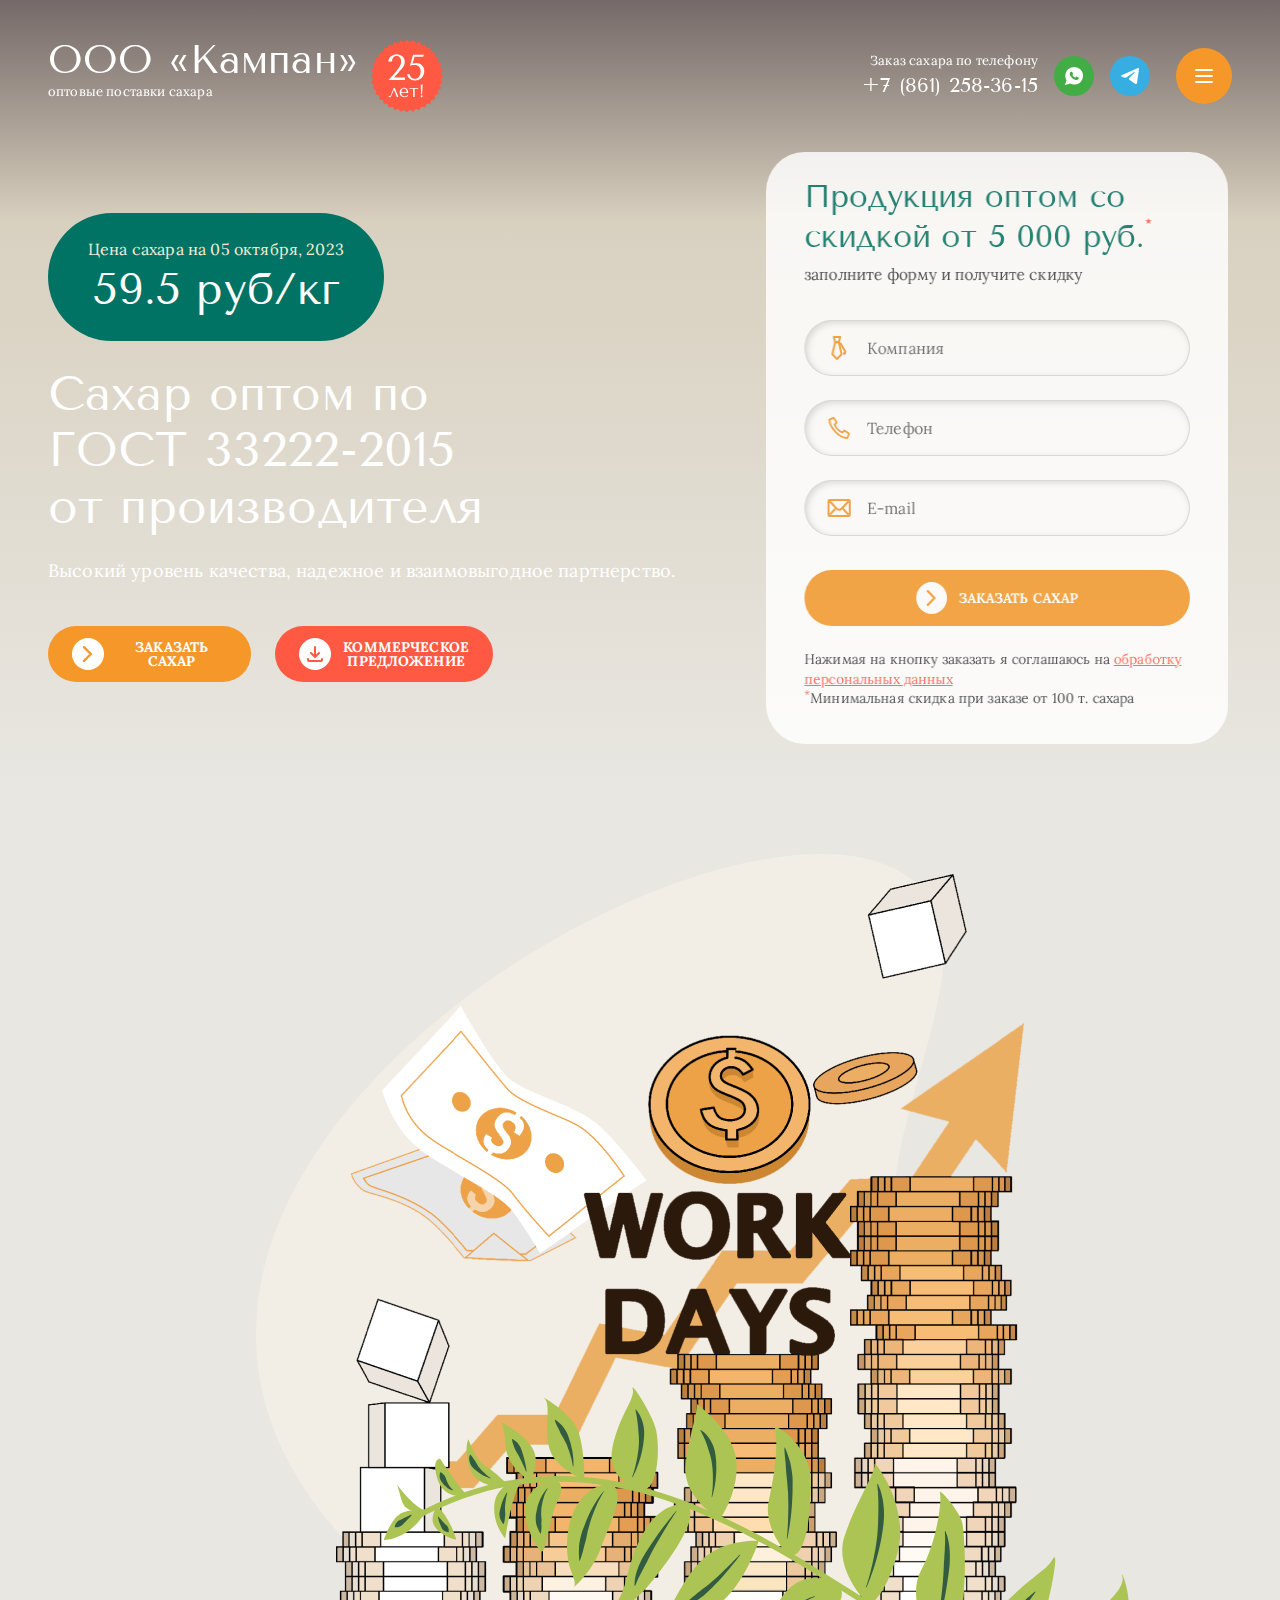
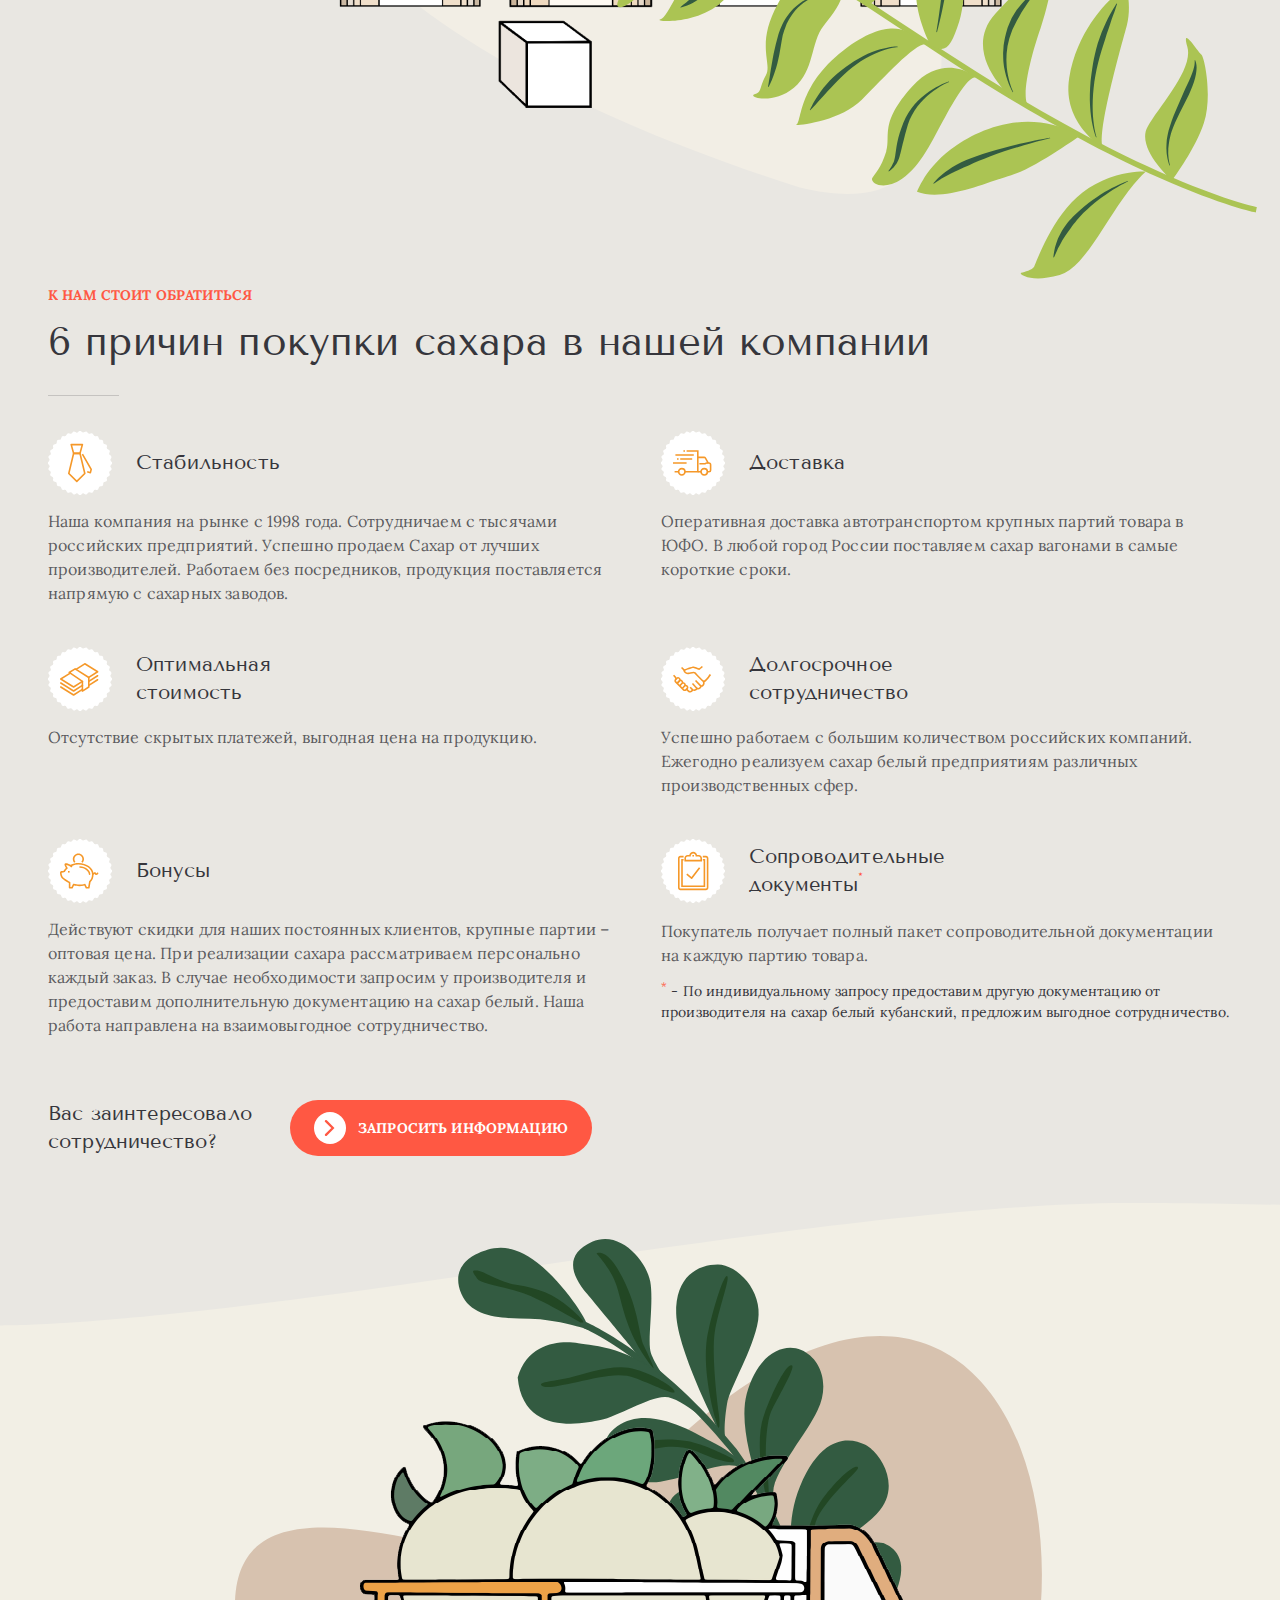
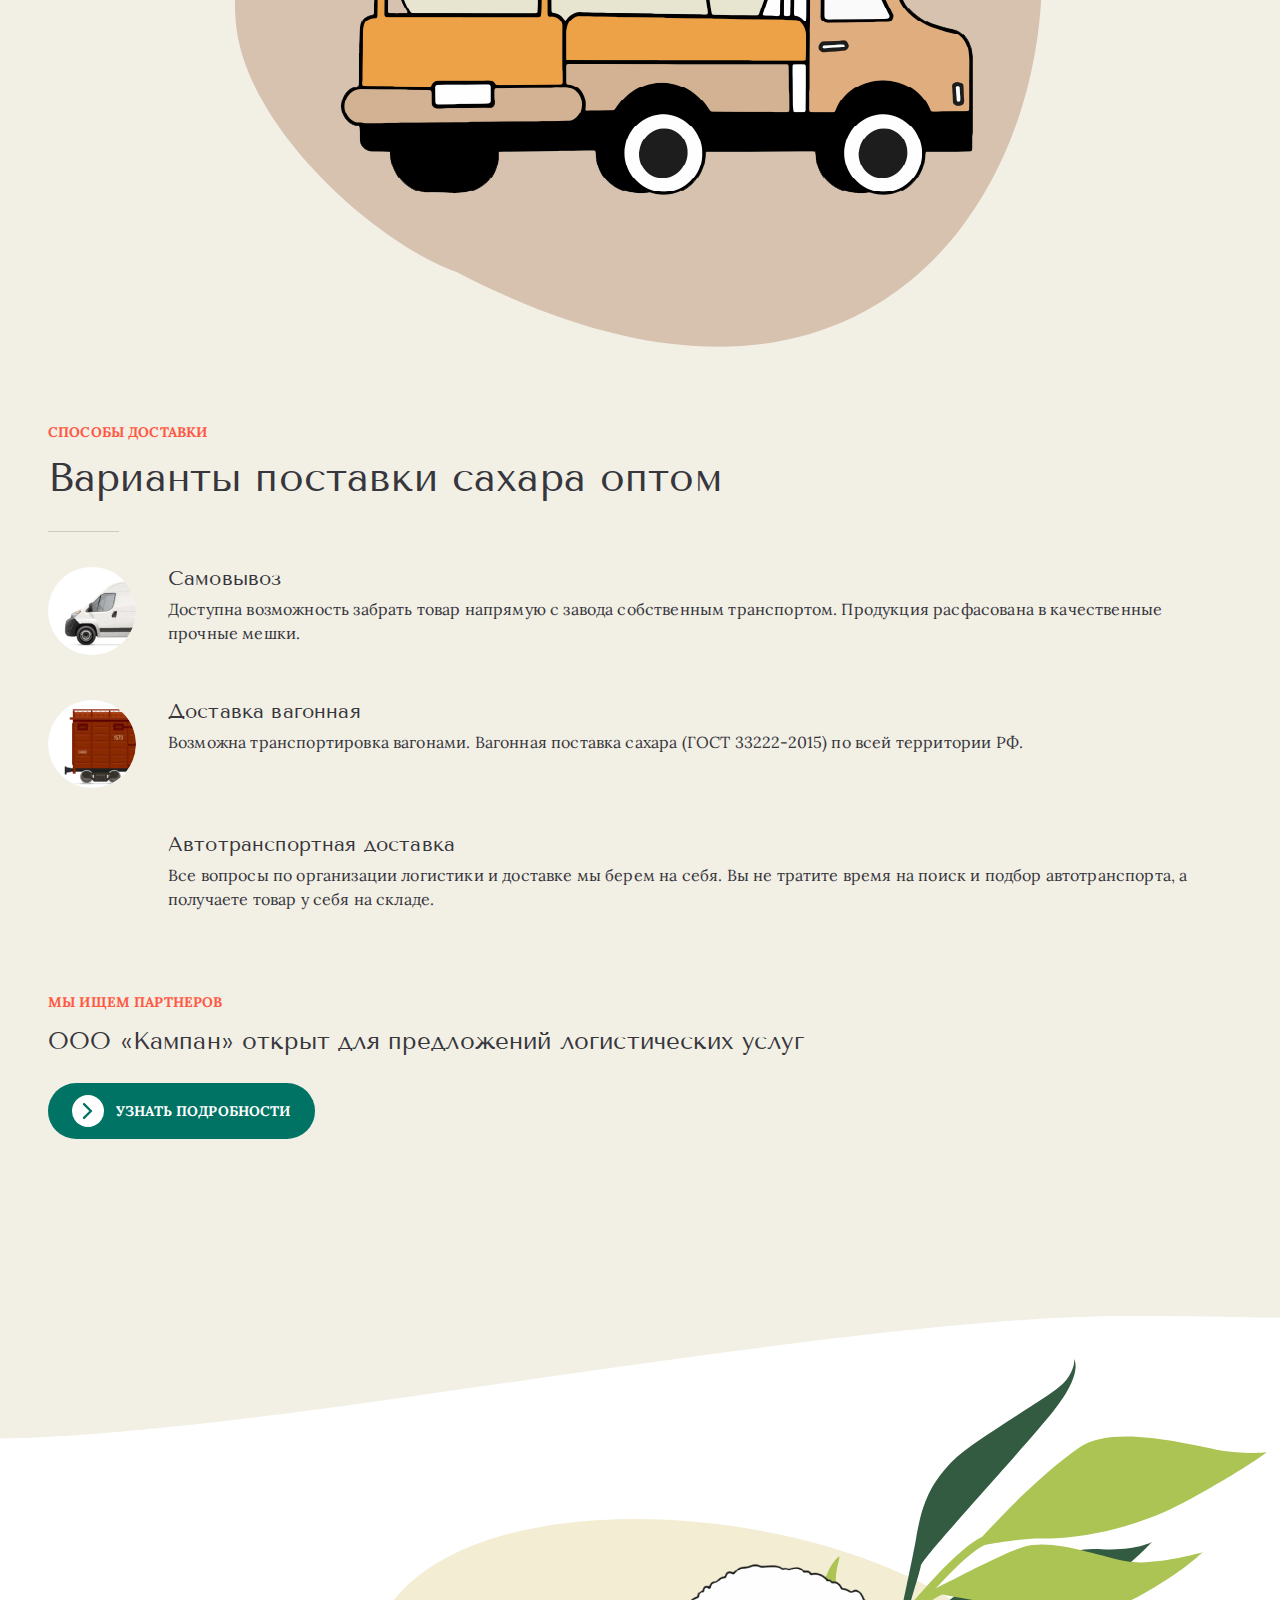
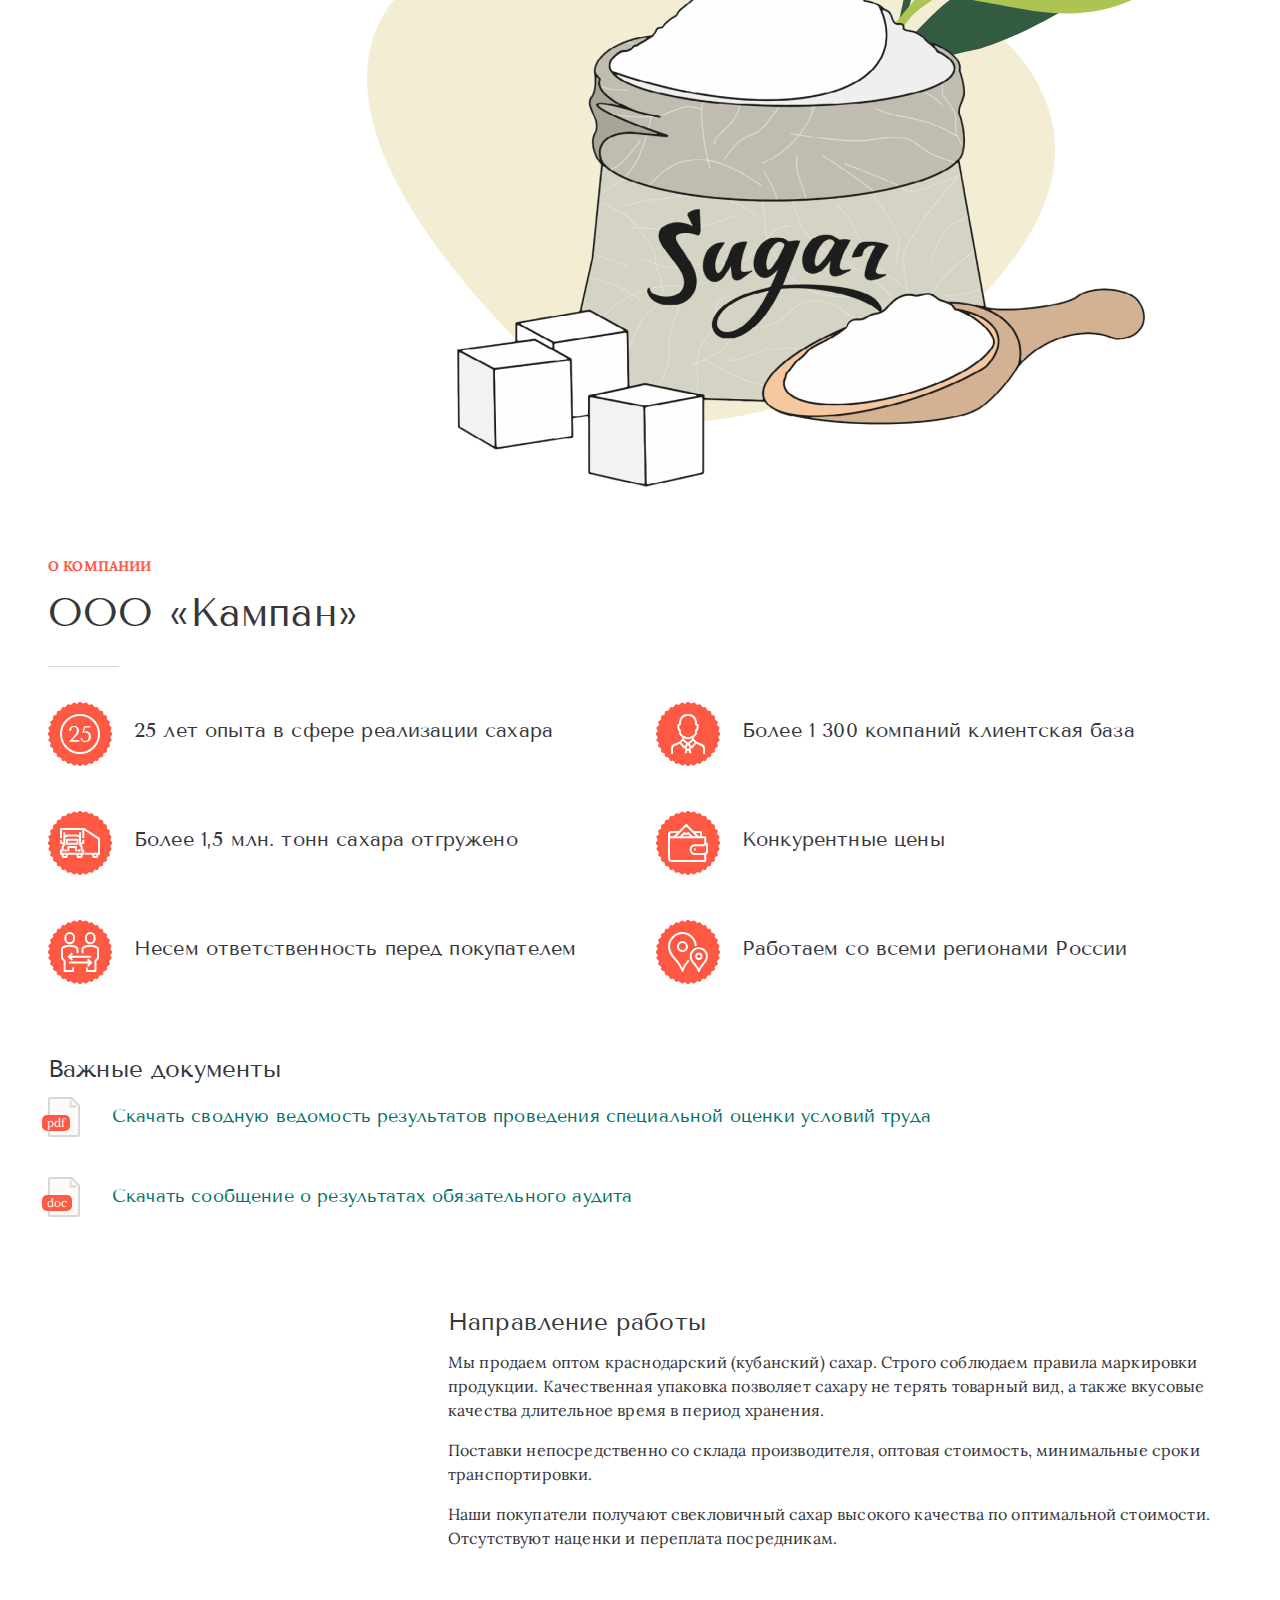
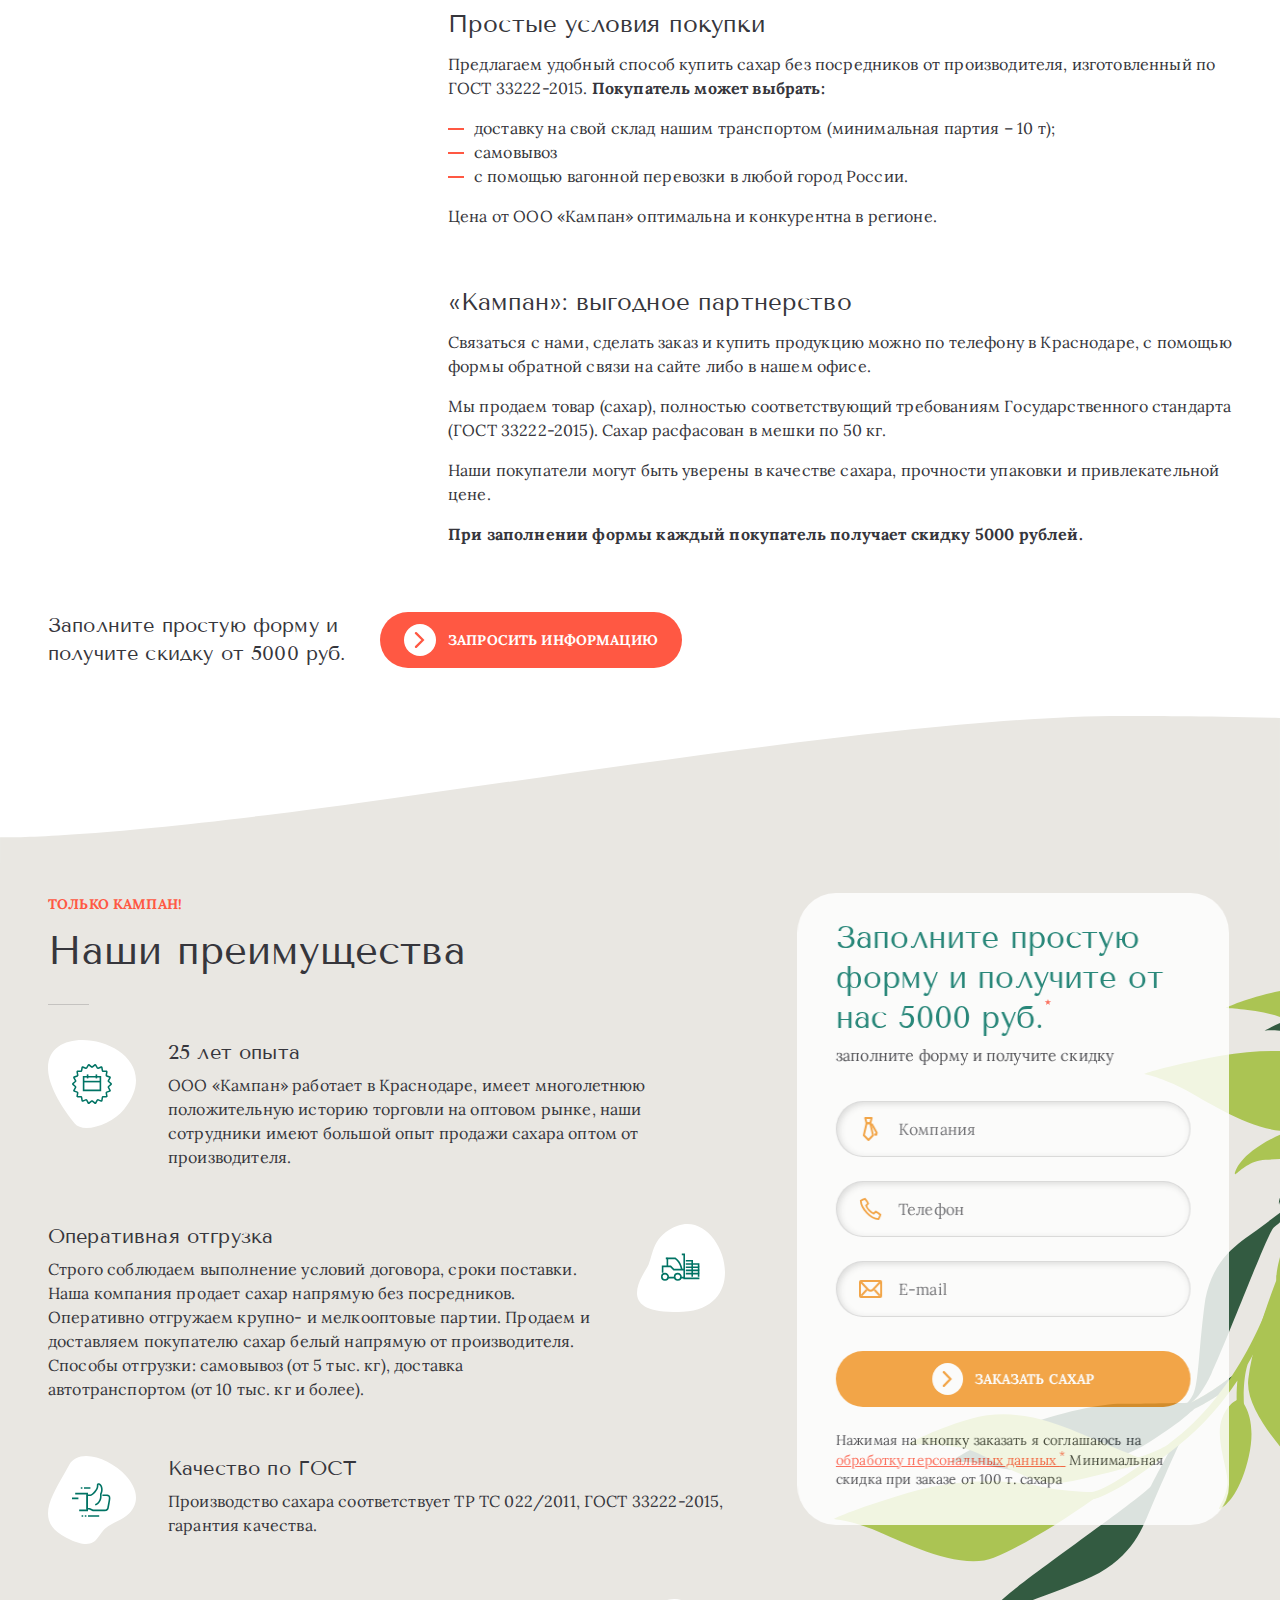
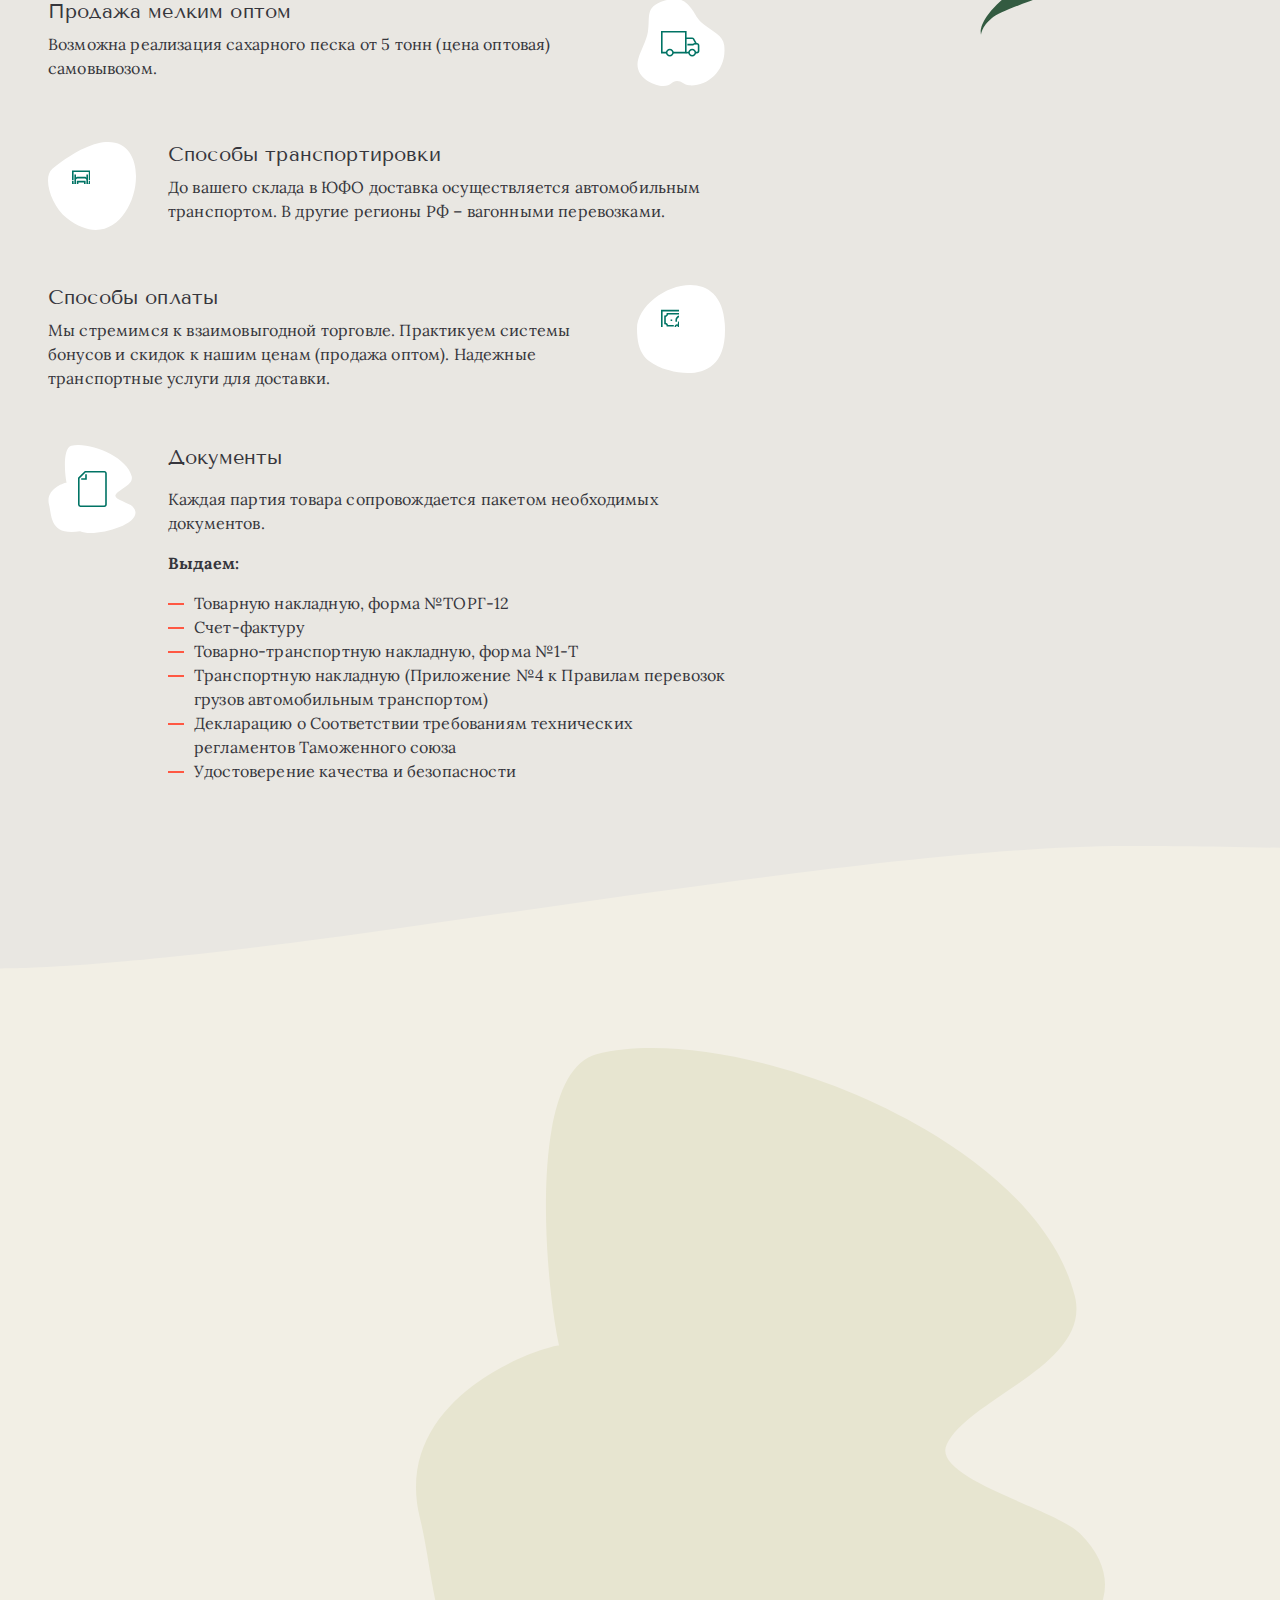
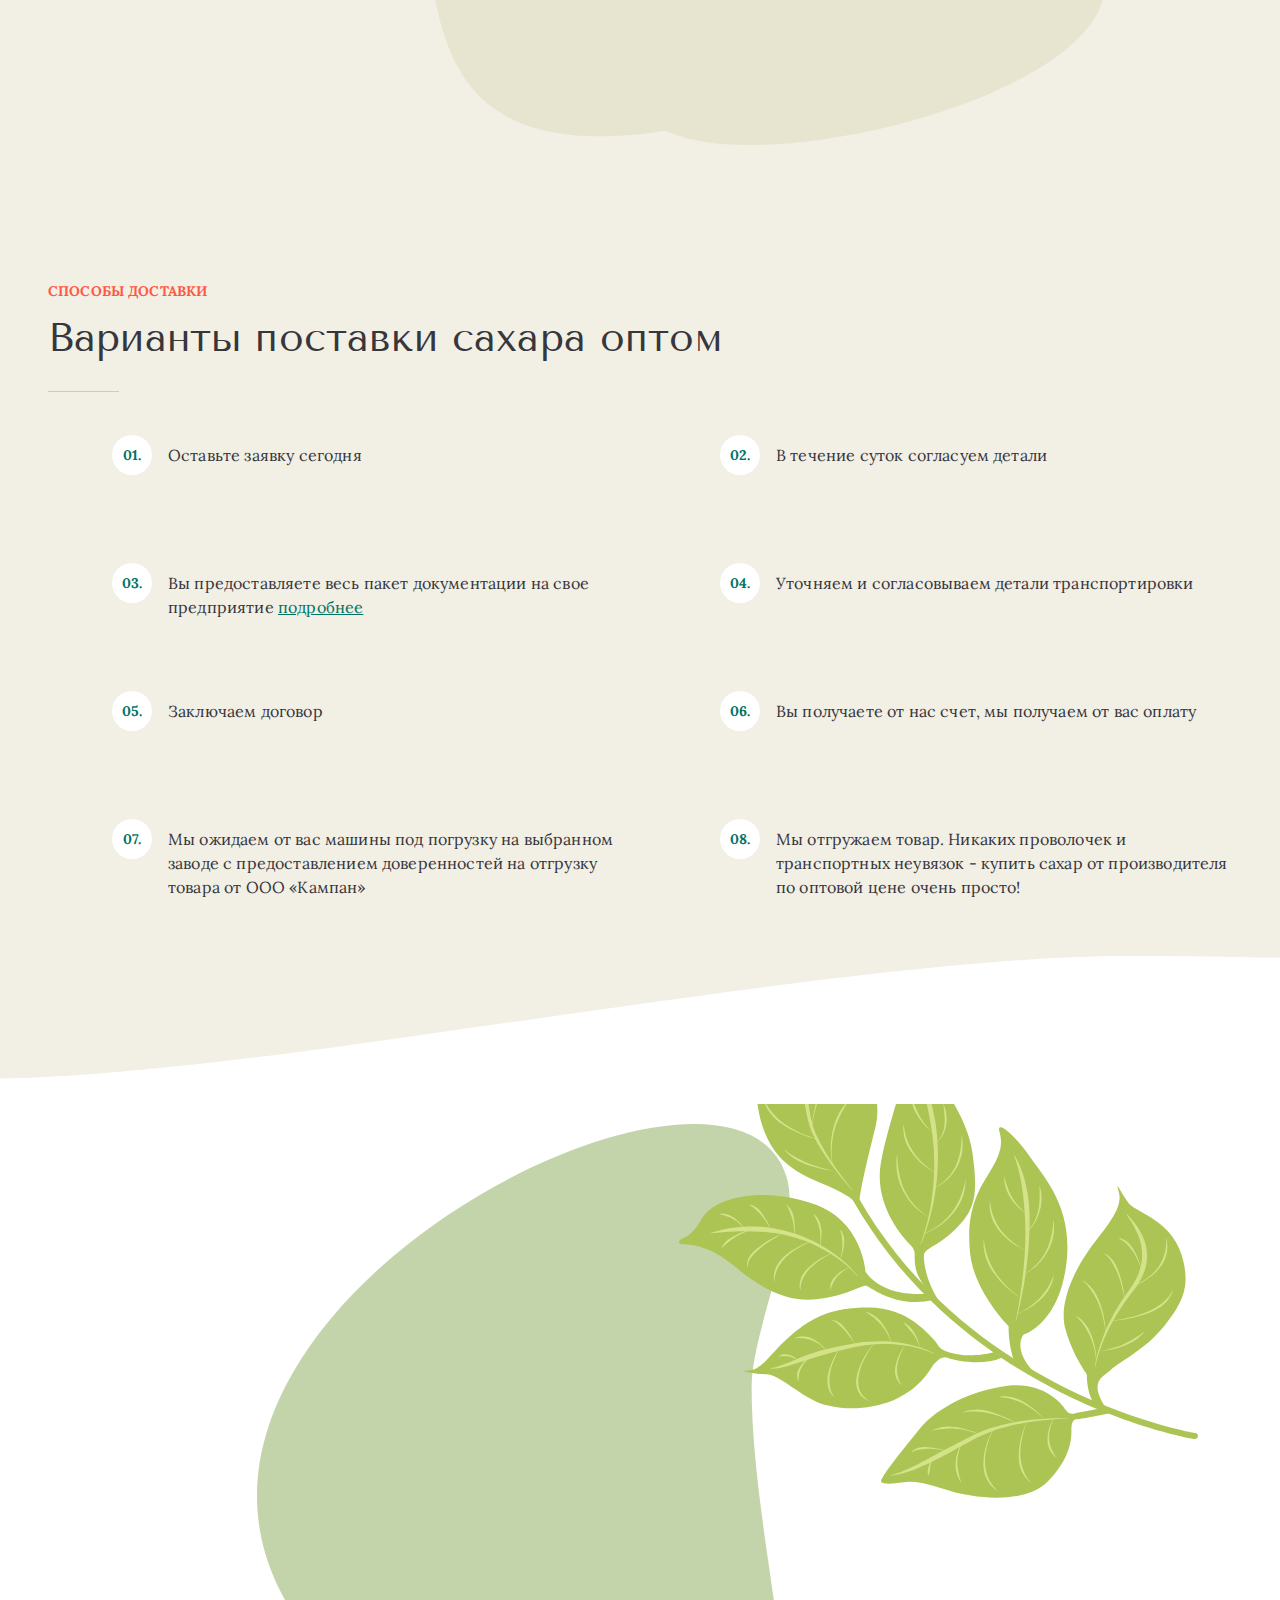
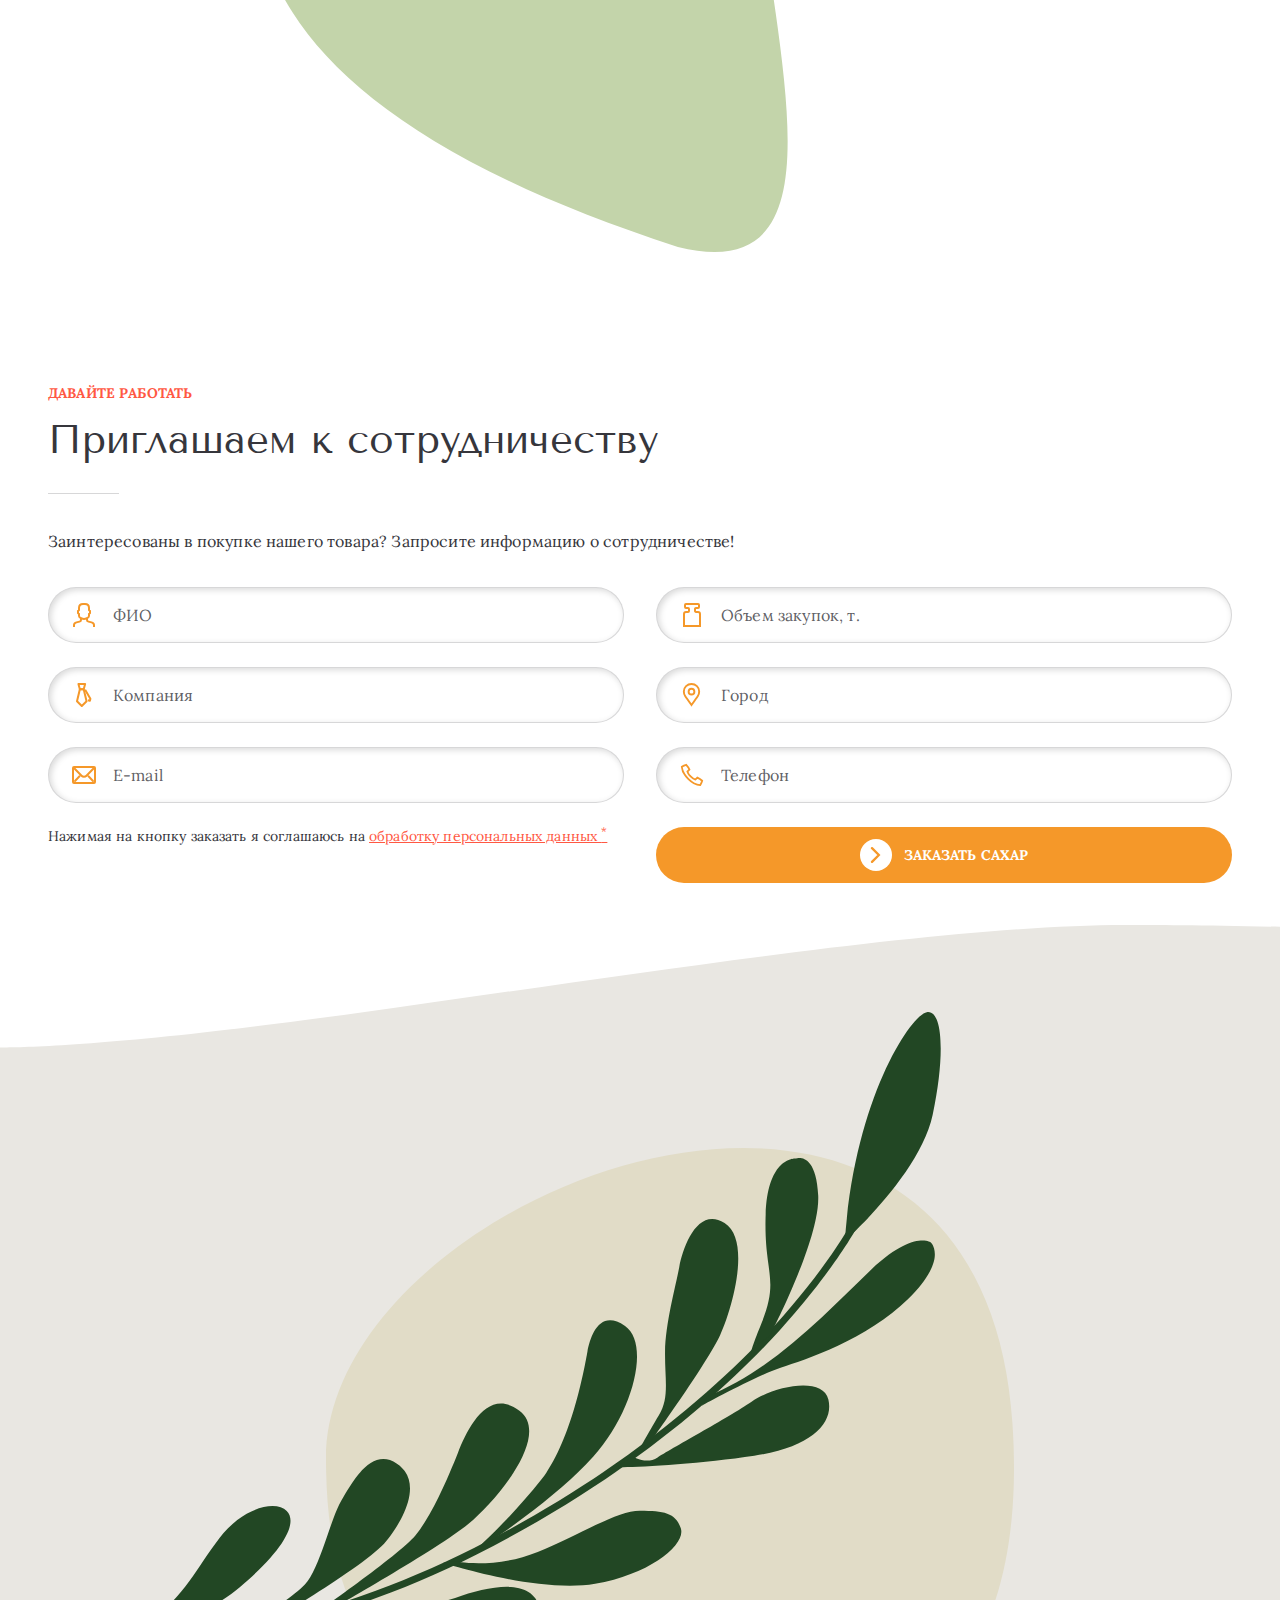
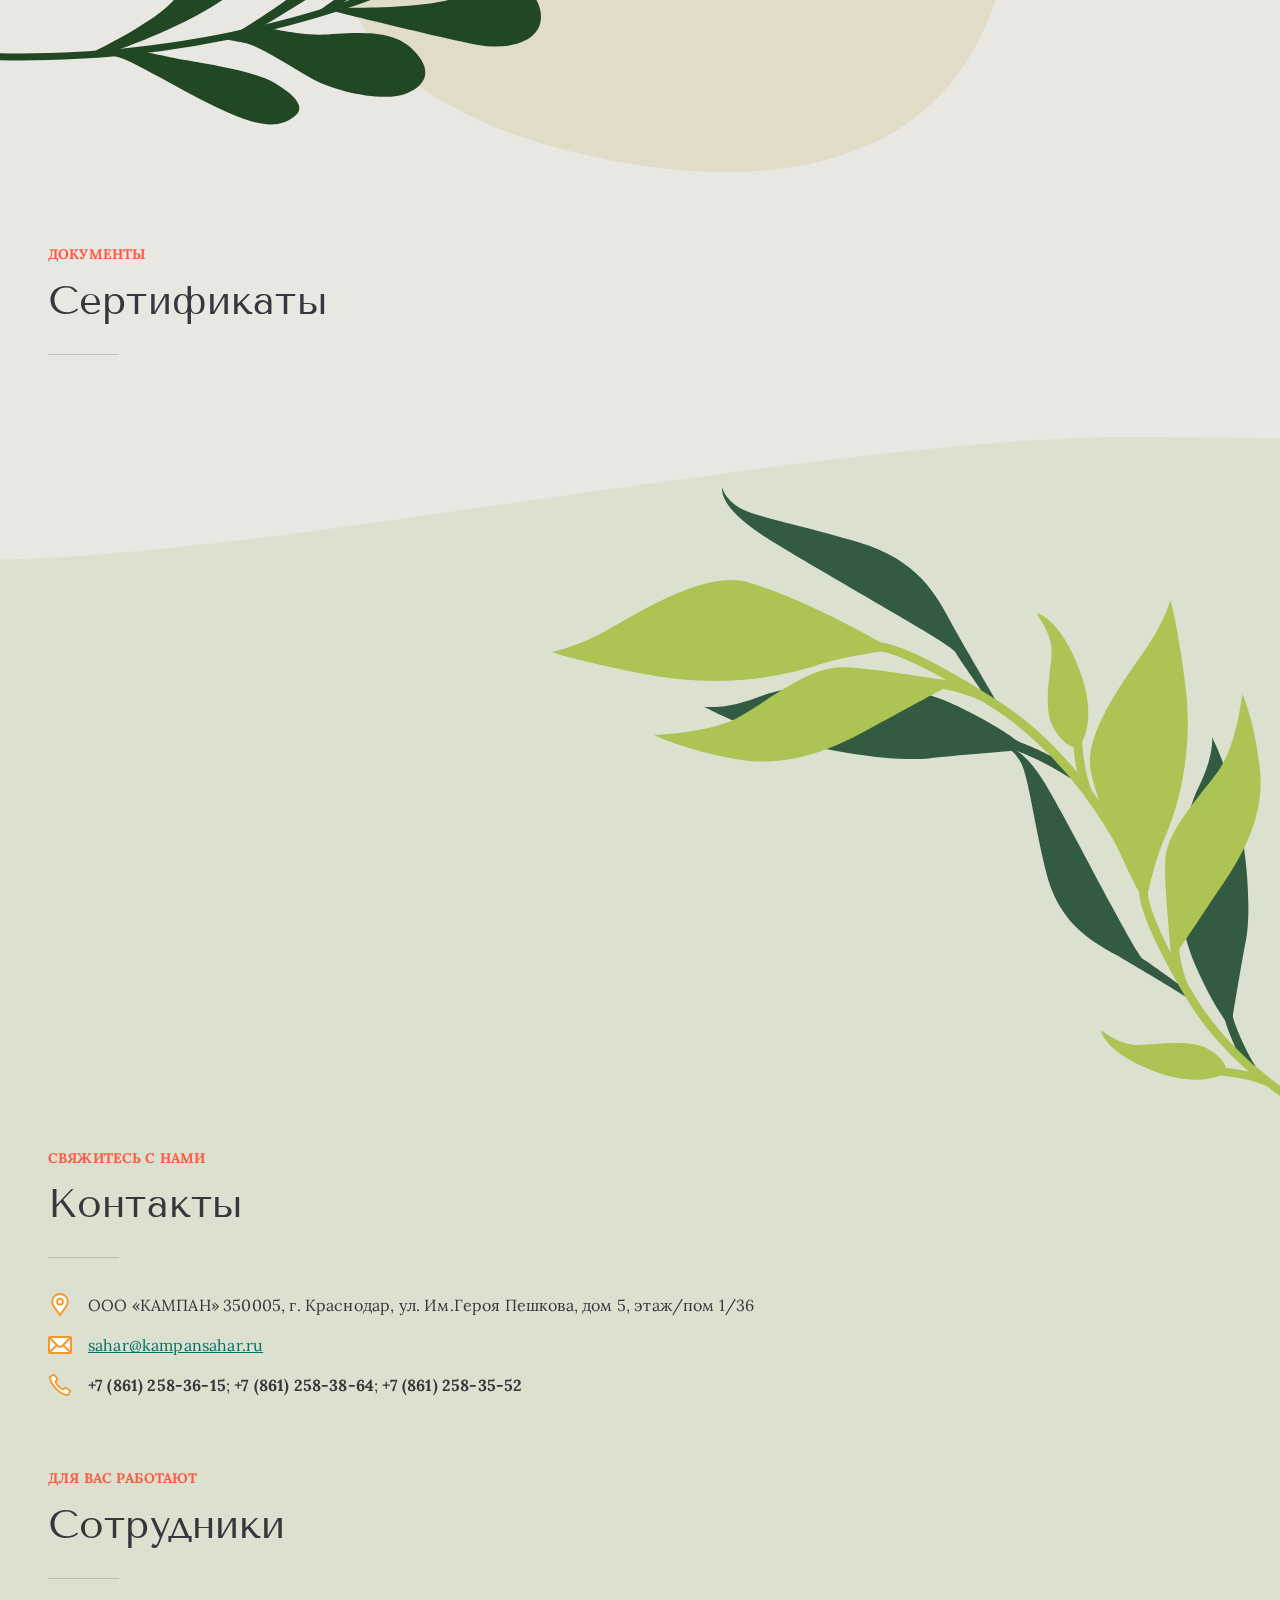
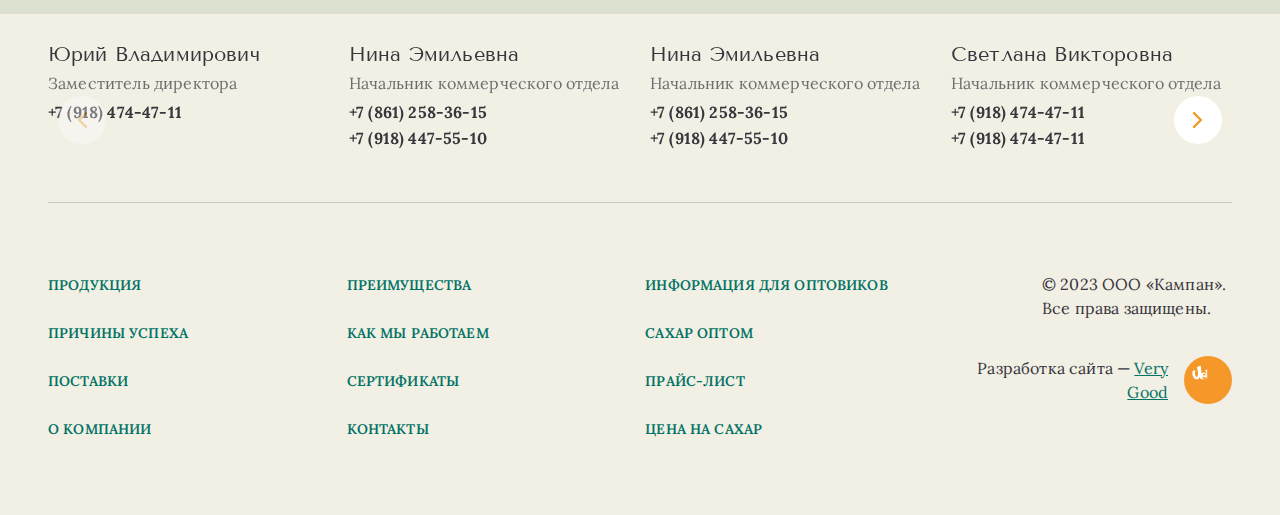
==== commit 4a0d9696: "+" ====
--- a/index.html
+++ b/index.html
@@ -943,39 +943,46 @@
         <ul class="about__details-list">
           <li class="about__details-item">
             <img class="about__details-image" src="./img/about-details/1.png" alt="фото" loading="lazy" width="328">
-            <h4 class="subtitle">Направление работы</h4>
-            <p>Мы продаем оптом краснодарский (кубанский) сахар. Строго соблюдаем правила маркировки продукции.
-              Качественная упаковка позволяет сахару не терять товарный вид, а также вкусовые качества длительное время
-              в период хранения.</p>
-            <p>Поставки непосредственно со склада производителя, оптовая стоимость, минимальные сроки транспортировки.
-            </p>
-            <p>Наши покупатели получают свекловичный сахар высокого качества по оптимальной стоимости. Отсутствуют
-              наценки и переплата посредникам.</p>
+            <div class="about__details-list-wrap">
+              <h4 class="subtitle">Направление работы</h4>
+              <p>Мы продаем оптом краснодарский (кубанский) сахар. Строго соблюдаем правила маркировки продукции.
+                Качественная упаковка позволяет сахару не терять товарный вид, а также вкусовые качества длительное
+                время
+                в период хранения.</p>
+              <p>Поставки непосредственно со склада производителя, оптовая стоимость, минимальные сроки транспортировки.
+              </p>
+              <p>Наши покупатели получают свекловичный сахар высокого качества по оптимальной стоимости. Отсутствуют
+                наценки и переплата посредникам.</p>
+            </div>
           </li>
 
           <li class="about__details-item">
             <img class="about__details-image" src="./img/about-details/2.png" alt="фото" loading="lazy" width="328">
-            <h4 class="subtitle">Простые условия покупки</h4>
-            <p>Предлагаем удобный способ купить сахар без посредников от производителя, изготовленный по ГОСТ
-              33222-2015. <b>Покупатель может выбрать:</b></p>
-            <ul>
-              <li>доставку на свой склад нашим транспортом (минимальная партия – 10 т);</li>
-              <li>самовывоз</li>
-              <li>с помощью вагонной перевозки в любой город России.</li>
-            </ul>
-            <p>Цена от ООО «Кампан» оптимальна и конкурентна в регионе.</p>
+            <div class="about__details-list-wrap">
+              <h4 class="subtitle">Простые условия покупки</h4>
+              <p>Предлагаем удобный способ купить сахар без посредников от производителя, изготовленный по ГОСТ
+                33222-2015. <b>Покупатель может выбрать:</b></p>
+              <ul>
+                <li>доставку на свой склад нашим транспортом (минимальная партия – 10 т);</li>
+                <li>самовывоз</li>
+                <li>с помощью вагонной перевозки в любой город России.</li>
+              </ul>
+              <p>Цена от ООО «Кампан» оптимальна и конкурентна в регионе.</p>
+            </div>
           </li>
 
           <li class="about__details-item">
             <img class="about__details-image" src="./img/about-details/3.png" alt="фото" loading="lazy" width="328">
-            <h4 class="subtitle">«Кампан»: выгодное партнерство</h4>
-            <p>Связаться с нами, сделать заказ и купить продукцию можно по телефону в Краснодаре, с помощью формы
-              обратной связи на сайте либо в нашем офисе.</p>
-            <p>Мы продаем товар (сахар), полностью соответствующий
-              требованиям Государственного стандарта (ГОСТ 33222-2015). Сахар расфасован в мешки по 50 кг.</p>
-            <p>Наши покупатели могут быть уверены в качестве сахара, прочности упаковки и привлекательной цене.</p>
-
-            <p><b>При заполнении формы каждый покупатель получает скидку 5000 рублей.</b></p>
+            <div class="about__details-list-wrap">
+              <h4 class="subtitle">«Кампан»: выгодное партнерство</h4>
+              <p>Связаться с нами, сделать заказ и купить продукцию можно по телефону в Краснодаре, с помощью формы
+                обратной связи на сайте либо в нашем офисе.</p>
+              <p>Мы продаем товар (сахар), полностью соответствующий
+                требованиям Государственного стандарта (ГОСТ 33222-2015). Сахар расфасован в мешки по 50 кг.</p>
+              <p>Наши покупатели могут быть уверены в качестве сахара, прочности упаковки и привлекательной цене.</p>
+
+              <p><b>При заполнении формы каждый покупатель получает скидку 5000 рублей.</b></p>
+            </div>
           </li>
         </ul>
 
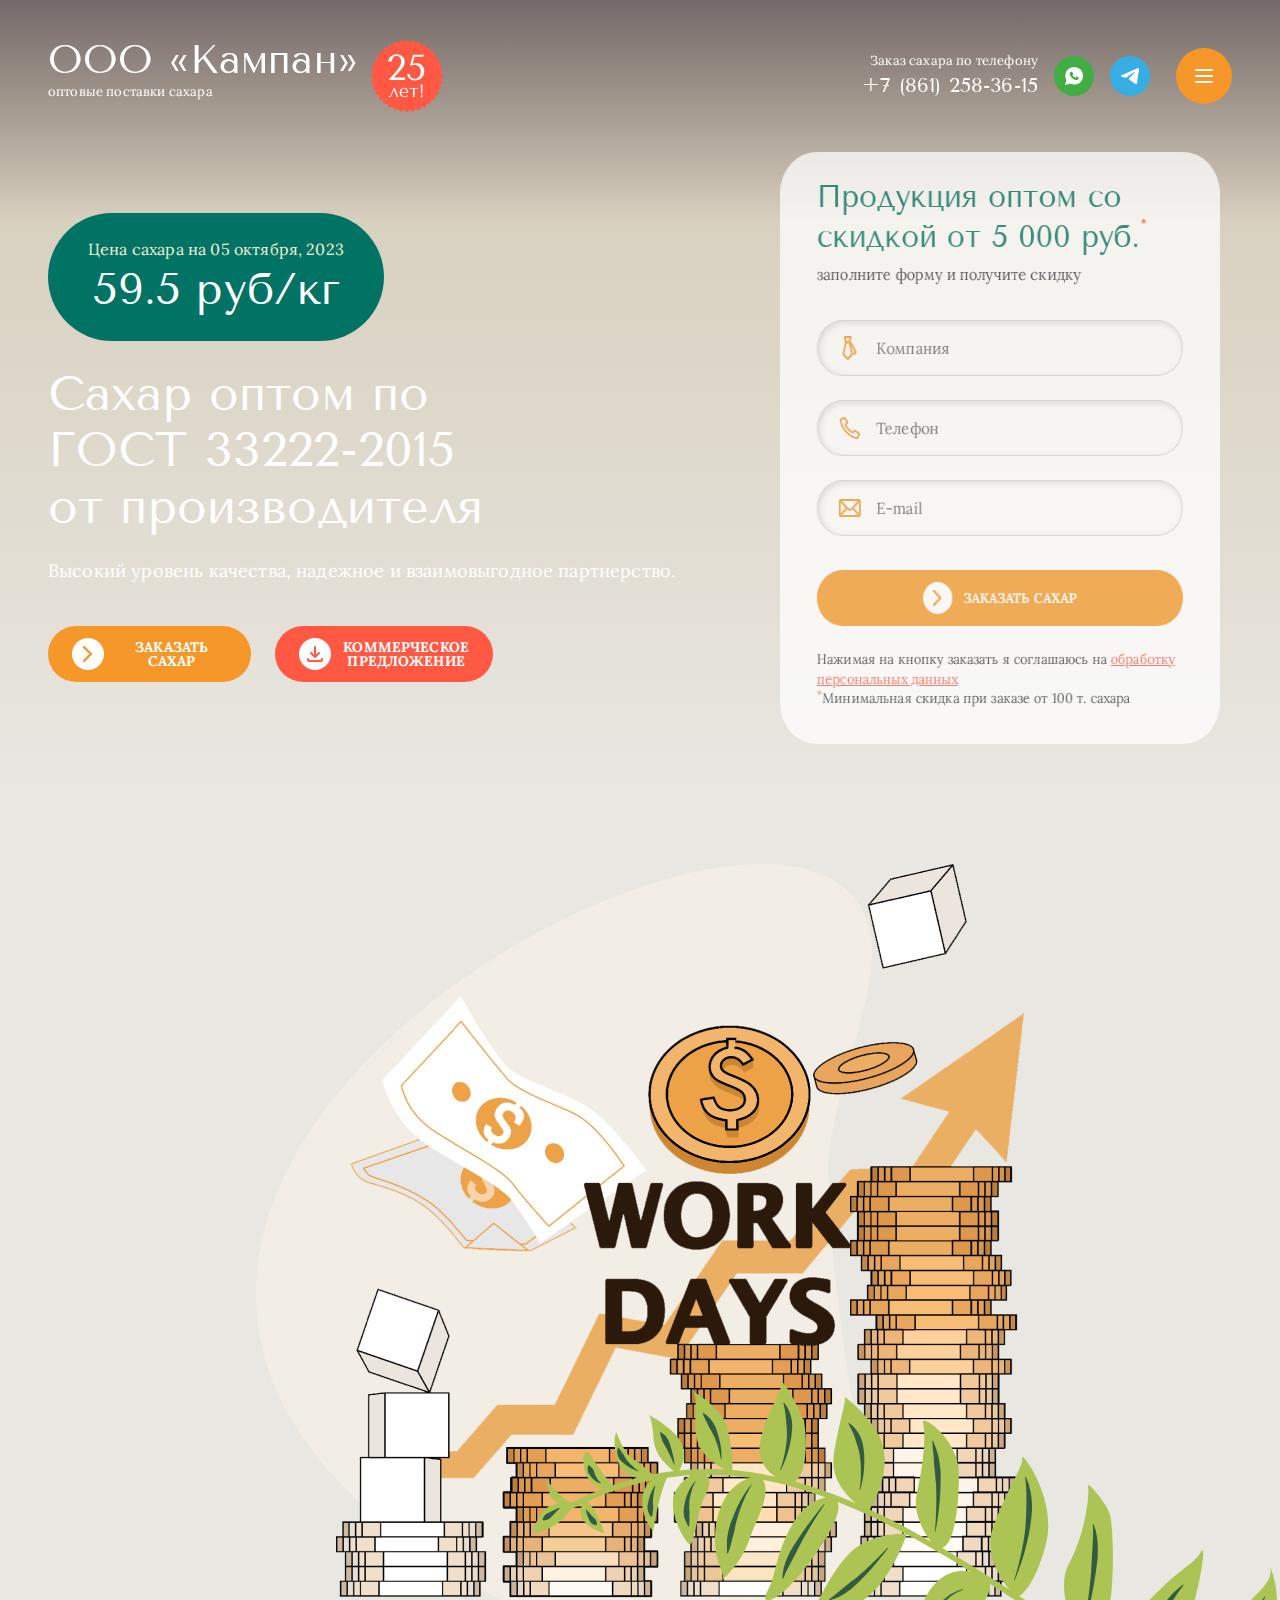
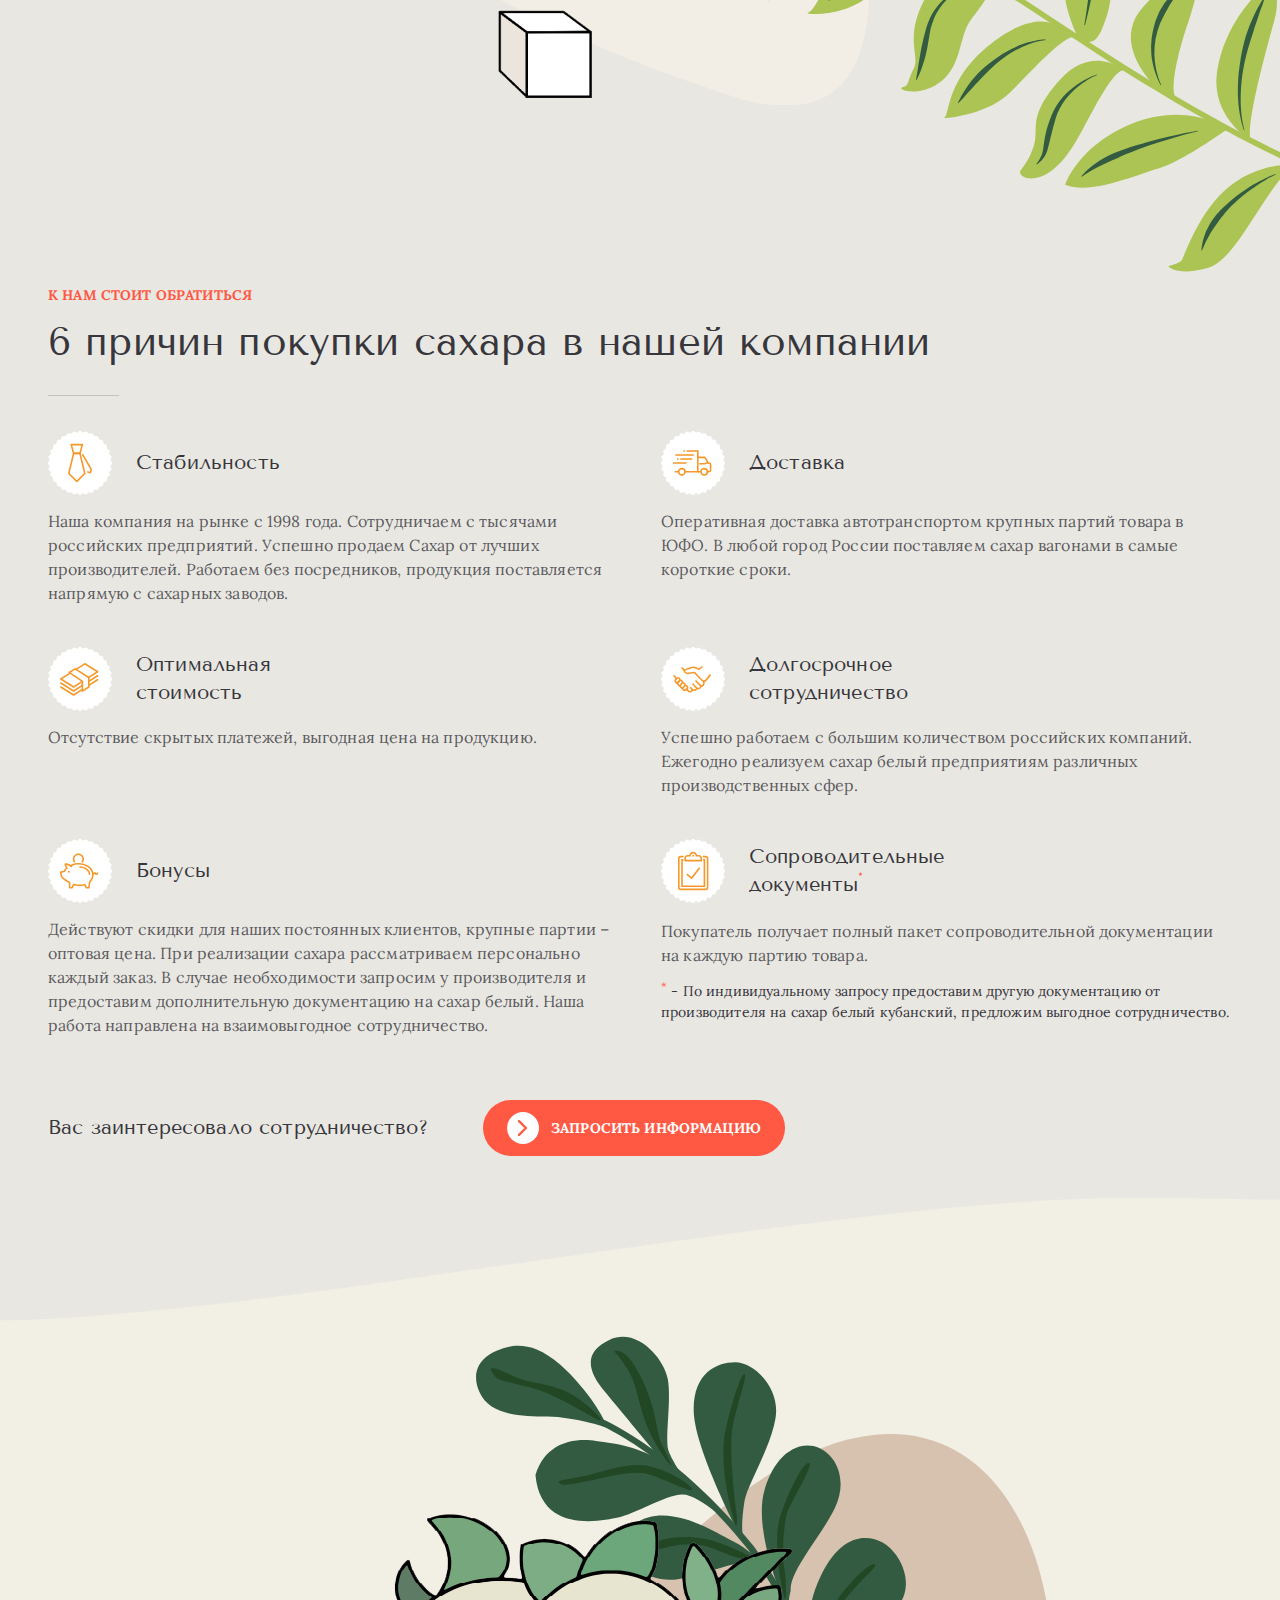
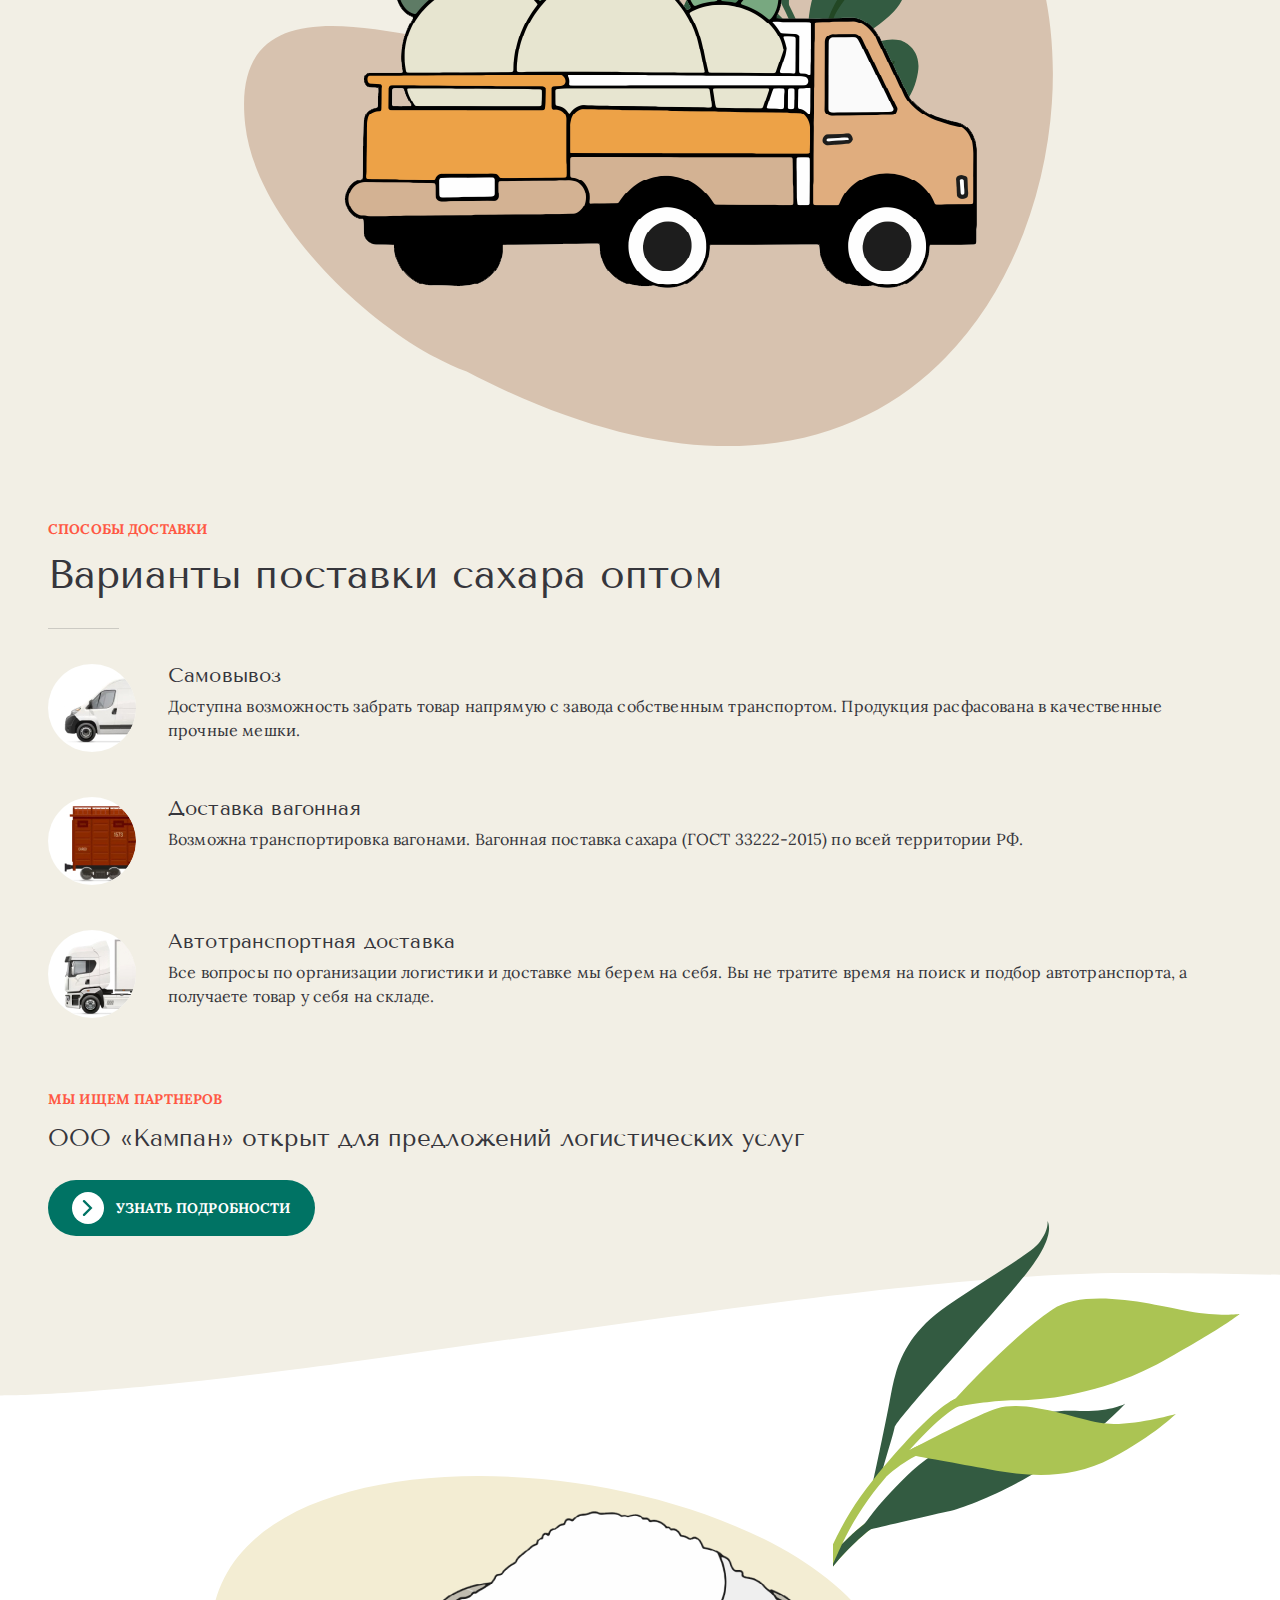
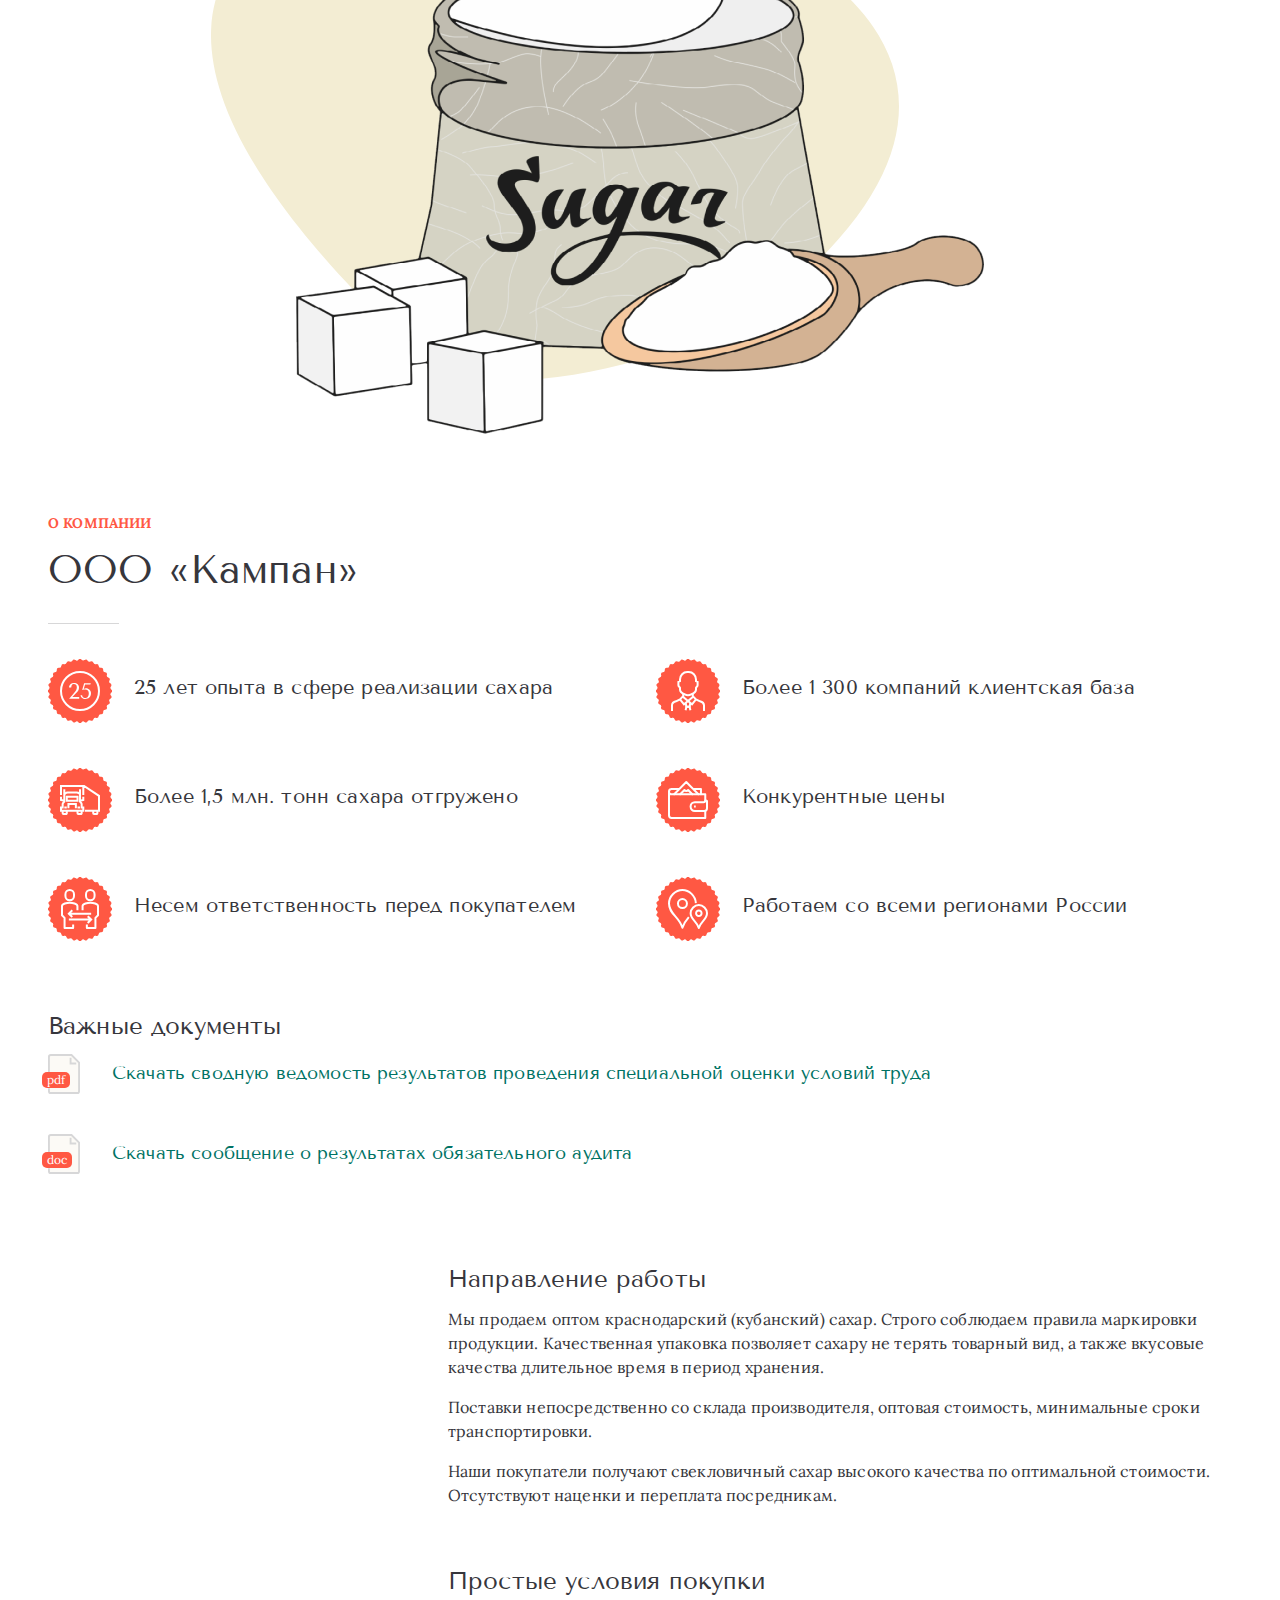
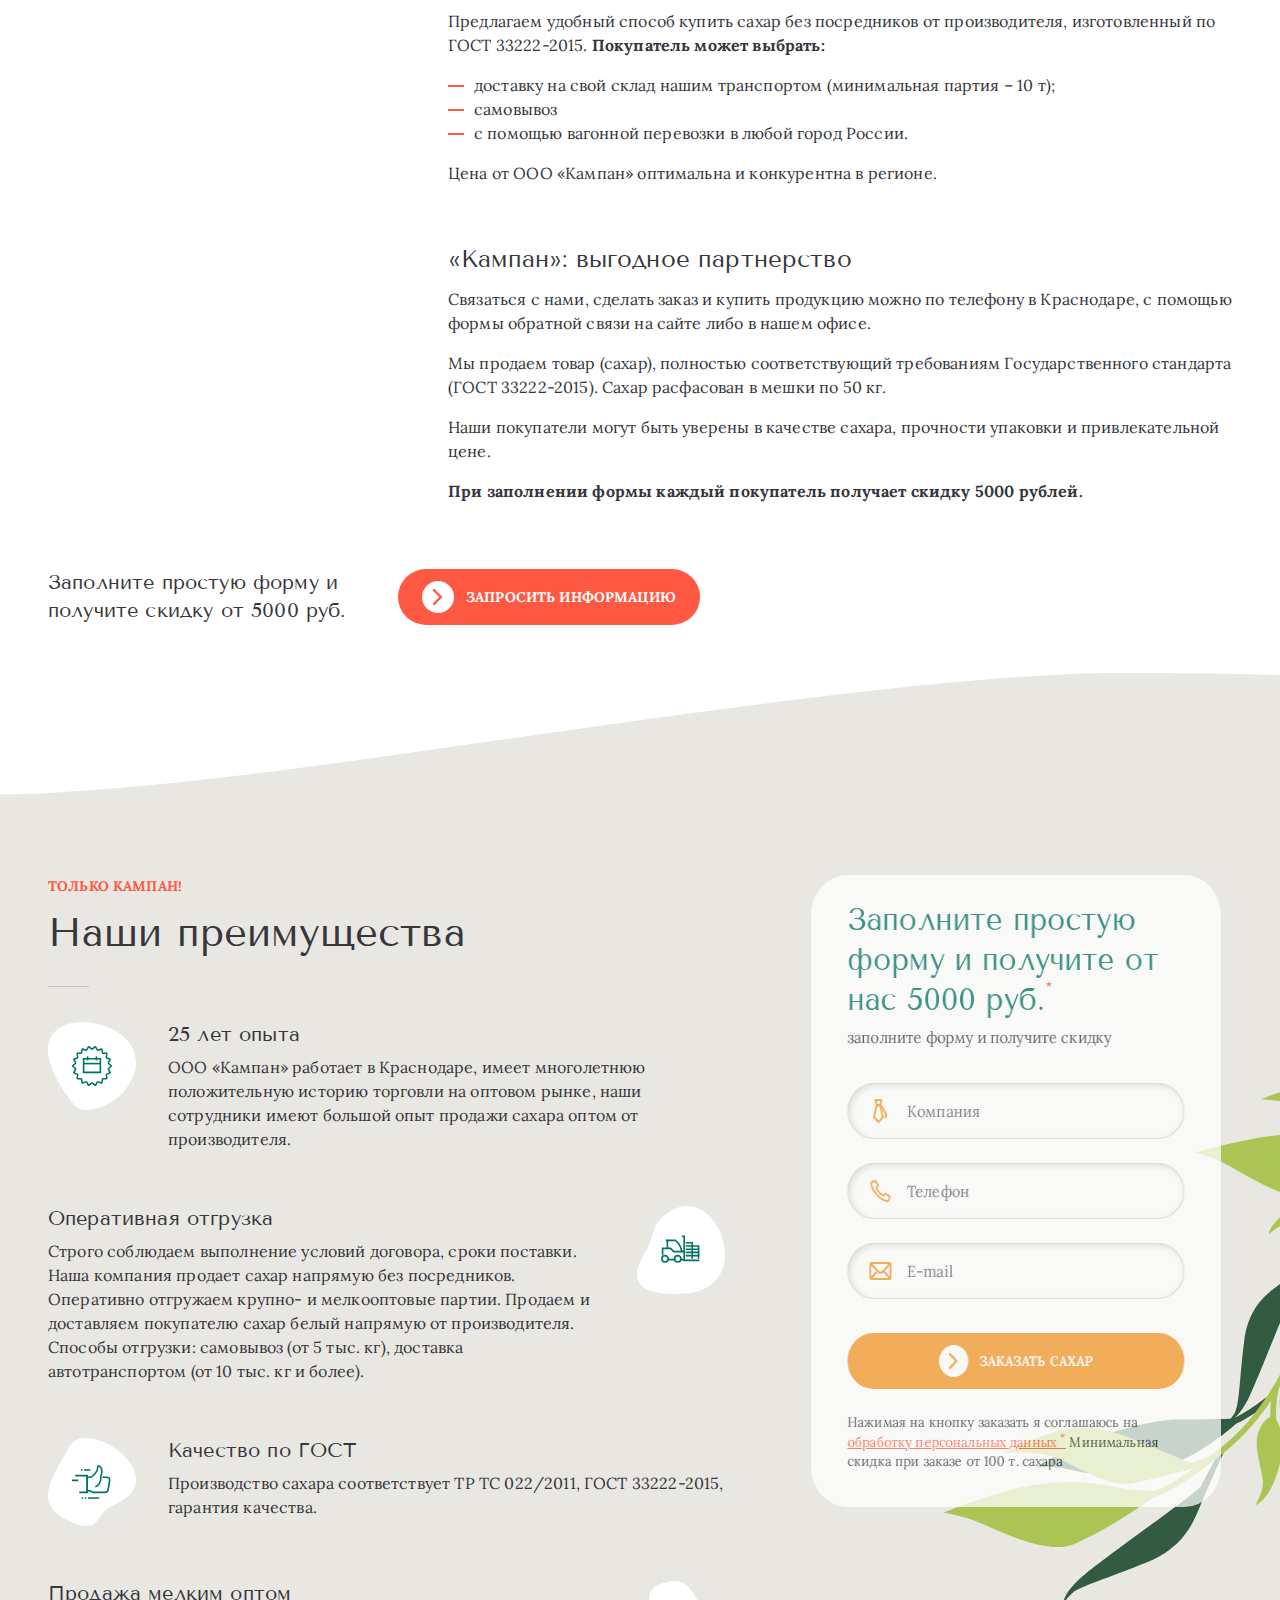
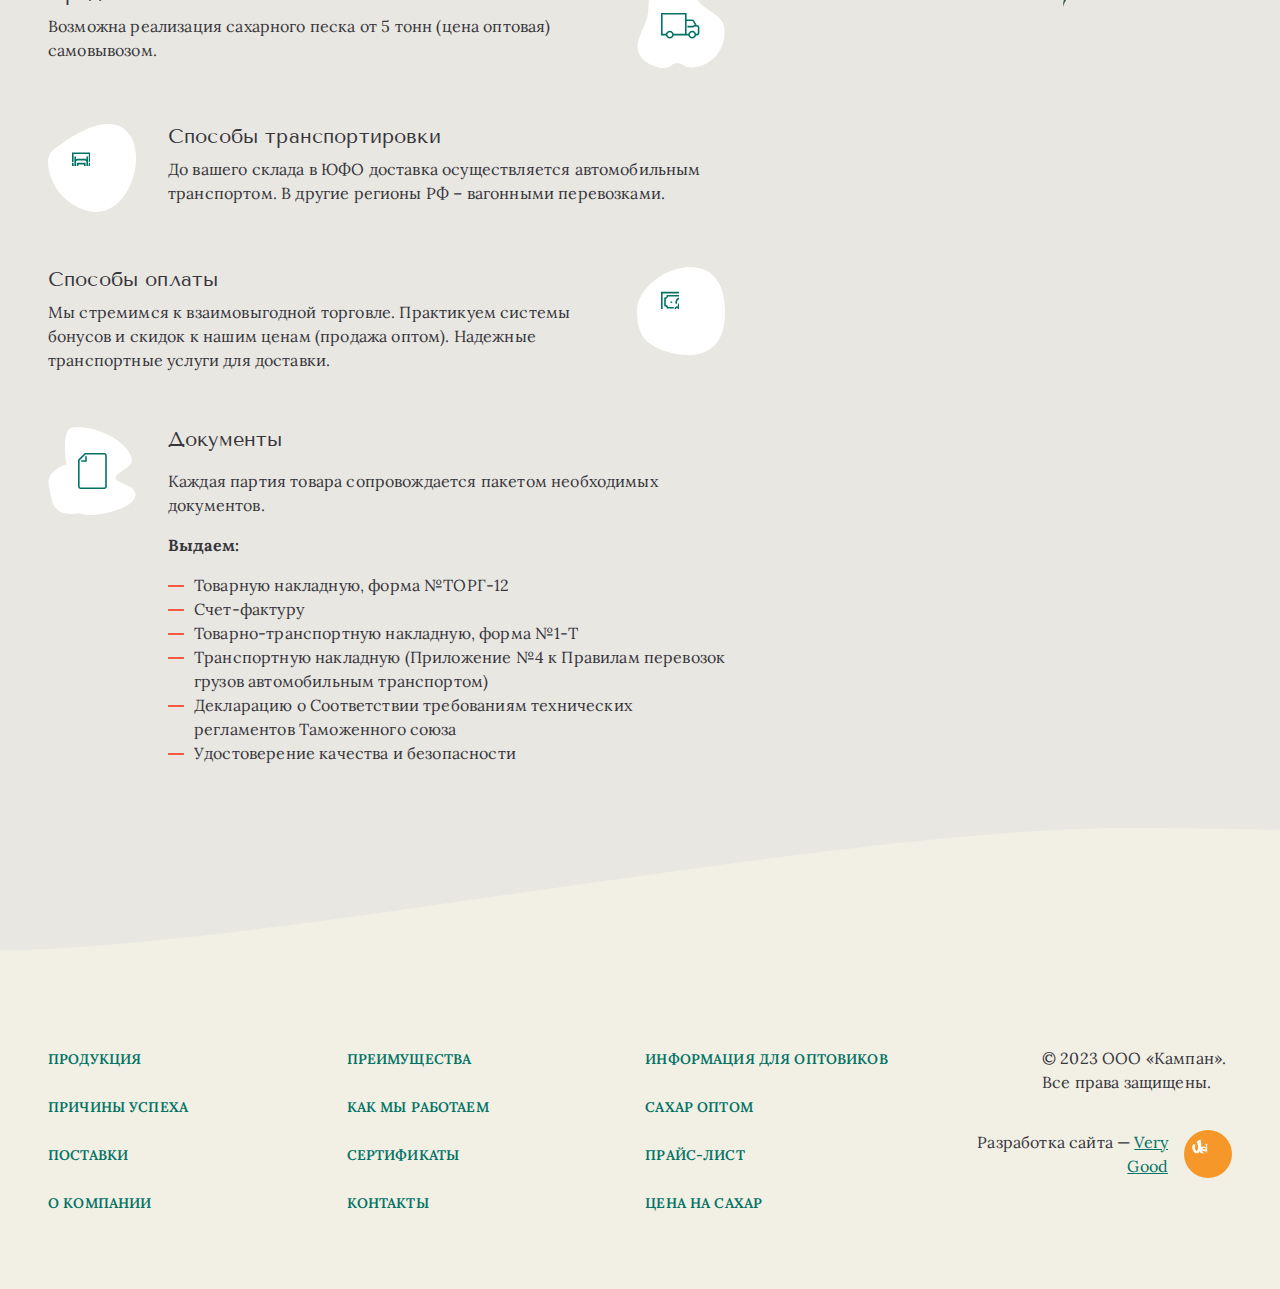
==== commit f08c7376: "+" ====
--- a/index.html
+++ b/index.html
@@ -426,176 +426,183 @@
               </div>
             </div>
           </div>
+
           <div class="section__item-right">
             <!-- композиция для анимации  -->
             <div class="composition" id="composition-1">
 
-              <svg class="composition__bg" width="688" height="940" viewBox="0 0 688 940" fill="none"
-                xmlns="http://www.w3.org/2000/svg">
-                <path
-                  d="M543.786 933.532C791.821 994.721 639.05 608.368 639.05 339.64C639.05 267.239 701.653 135.428 685.264 72.223C604.828 -238.069 -720.391 527.153 543.786 933.532Z"
-                  fill="#F2EEE5" />
-              </svg>
-
-
-              <img class="composition__image" src="./img/composition/1.png" alt="иконка" width="688">
-
-              <svg class="composition__branch" width="980" height="632" viewBox="0 0 980 632" fill="none"
-                xmlns="http://www.w3.org/2000/svg">
-                <path
-                  d="M911.797 500.46C910.838 500.277 814.254 481.201 629.174 364.185C605.695 349.336 582.149 333.819 559.387 318.811C398.621 212.882 246.772 112.821 72.983 207.589L70.3279 202.719C247.051 106.353 400.245 207.305 562.434 314.18C585.186 329.173 608.712 344.671 632.145 359.488C816.149 475.834 911.878 494.823 912.822 494.997L911.797 500.46Z"
-                  fill="#ABC453" />
-                <path
-                  d="M827.979 468.394C827.979 468.394 791.692 436.255 803.492 415.026C815.286 393.802 849.801 357.414 843.329 334.768C836.864 312.125 854.246 340.836 857.278 342.519C860.313 344.206 868.643 384.095 859.956 410.855C851.267 437.61 827.979 468.394 827.979 468.394Z"
-                  fill="#ABC453" />
-                <path
-                  d="M759.381 435.943C759.381 435.943 717.913 411.916 725.196 365.953C732.484 319.99 762.948 290.885 762.948 290.885C762.948 290.885 781.349 274.916 778.385 264.537C775.421 254.158 790.51 285.564 782.758 313.794C775.005 342.036 751.732 425.529 759.381 435.943Z"
-                  fill="#ABC453" />
-                <path
-                  d="M801.881 459.563C801.881 459.563 769.051 457.007 738.518 480.517C707.987 504.04 692.275 550.875 690.256 554.514C688.234 558.153 680.553 559.832 677.249 560.782C673.947 561.725 686.41 571.429 715.658 563.077C744.904 554.728 768.607 489.679 801.881 459.563Z"
-                  fill="#ABC453" />
-                <path
-                  d="M735.962 423.628C735.962 423.628 689.872 456.659 667.225 463.132C644.584 469.596 599.904 490.01 573.014 479.837C573.014 479.837 581.016 456.866 606.94 437.352C632.87 417.833 683.171 394.292 735.962 423.628Z"
-                  fill="#ABC453" />
-                <path
-                  d="M667.476 385.563C667.476 385.563 616.037 341.011 651.29 301.856C686.538 262.699 701.231 260.544 708.647 247.205C716.064 233.862 706.214 288.72 696.638 315.943C687.063 343.171 675.336 388.593 685.677 394.972C696.009 401.364 667.476 385.563 667.476 385.563Z"
-                  fill="#ABC453" />
-                <path
-                  d="M632.598 365.481C632.598 365.481 600.941 338.171 567.983 374.627C535.027 411.085 547.221 423.416 542.16 439.661C537.104 455.904 530.632 461.83 528.277 466.073C525.914 470.32 538.831 479.878 558.055 466.747C577.27 453.616 587.65 429.22 601.135 404.959C614.615 380.703 625.711 363.58 632.598 365.481Z"
-                  fill="#ABC453" />
-                <path
-                  d="M586.596 333.397C586.596 333.397 561.601 286.142 577.104 258.245C592.608 230.344 598.124 189.048 595.962 181.465C593.799 173.877 614.6 197.823 617.923 209.486C621.246 221.145 623.46 284.799 615.233 309.597C607.006 334.395 602.71 342.352 586.596 333.397Z"
-                  fill="#ABC453" />
-                <path
-                  d="M564.715 321.232C564.715 321.232 545.021 303.125 499.056 338.705C453.092 374.282 458.005 411.149 452.343 412.76C446.683 414.376 494.504 411.156 517.802 387.805C541.102 364.45 574.369 327.442 583.463 332.499C592.558 337.553 564.715 321.232 564.715 321.232Z"
-                  fill="#ABC453" />
-                <path
-                  d="M524.631 292.683C524.631 292.683 489.503 258.77 500.292 225.08C511.08 191.381 532.452 159.599 530.379 152.368C528.313 145.127 566.463 193.128 553.584 240.581C540.711 288.028 524.631 292.683 524.631 292.683Z"
-                  fill="#ABC453" />
-                <path
-                  d="M491.754 271.563C491.754 271.563 456.954 250.21 434.035 291.455C411.118 332.697 428.634 351.161 421.893 363.293C415.15 375.427 418.047 380.216 410.499 382.367C402.953 384.524 428.961 393.423 449.921 375.701C470.881 357.979 466.196 330.764 479.663 313.644C493.132 296.517 505.814 280.357 491.754 271.563Z"
-                  fill="#ABC453" />
-                <path
-                  d="M443.201 242.08C443.201 242.08 418.419 215.296 424.892 187.931C431.368 160.571 434.138 129.17 431.038 118.317C427.937 107.464 466.073 133.823 466.81 166.778C467.546 199.734 461.914 252.648 443.201 242.08Z"
-                  fill="#ABC453" />
-                <path
-                  d="M414.835 228.808C414.835 228.808 379.95 226.465 358.106 247.664C336.262 268.864 324.6 304.848 316.58 307.14C308.559 309.436 348.206 313.077 374.614 292.69C401.021 272.314 414.835 228.808 414.835 228.808Z"
-                  fill="#ABC453" />
-                <path
-                  d="M376.213 206.986C376.213 206.986 336.482 185.636 341.745 150.459C347.008 115.282 356.042 93.312 351.798 90.9533C347.555 88.5912 387.144 114.476 391.966 145.786C396.793 177.083 376.213 206.986 376.213 206.986Z"
-                  fill="#ABC453" />
-                <path
-                  d="M340.132 191.81C340.132 191.81 316.401 190.347 299.546 220.676C282.696 251 284.495 269.838 275.642 285.768C266.791 301.694 283.761 297.637 304.049 273.981C324.339 250.333 361.382 199.254 340.132 191.81Z"
-                  fill="#ABC453" />
-                <path
-                  d="M296.092 177.713C296.092 177.713 261.151 168.378 268.502 135.149C275.853 101.928 291.423 86.7649 288.729 77.3289C286.037 67.8976 306.718 99.2324 311.563 116.225C316.41 133.206 314.901 182.059 296.092 177.713Z"
-                  fill="#ABC453" />
-                <path
-                  d="M267.903 171.595C267.903 171.595 245.423 170.963 232.325 194.531C219.223 218.107 223.005 245.293 225.539 254.162C228.068 263.036 232.488 269.934 230.13 274.178C227.769 278.427 249.811 257.33 256.618 236.508C263.431 215.682 283.281 183.577 267.903 171.595Z"
-                  fill="#ABC453" />
-                <path
-                  d="M240.321 168.003C240.321 168.003 211.15 156.455 205.581 136.958C200.019 117.46 207.723 90.2534 199.84 85.876C191.957 81.4985 228.612 99.0908 234.94 121.263C241.274 143.438 240.321 168.003 240.321 168.003Z"
-                  fill="#ABC453" />
-                <path
-                  d="M204.084 167.149C204.084 167.149 181.953 177.544 180.945 196.04C179.938 214.532 193.118 236.931 197.576 239.413C202.035 241.893 205.826 203.649 212.932 190.864C220.039 178.079 219.614 166.117 204.084 167.149Z"
-                  fill="#ABC453" />
-                <path
-                  d="M185.448 168.482C185.448 168.482 162.968 155.085 161.693 134.532C160.415 113.977 157.07 109.998 157.07 109.998C157.07 109.998 186.178 125.383 190.638 141.001C195.096 156.622 185.448 168.482 185.448 168.482Z"
-                  fill="#ABC453" />
-                <path
-                  d="M152.039 174.101C152.039 174.101 130.713 173.533 125.251 154.407C119.79 135.277 124.43 127.318 124.43 127.318C124.43 127.318 132.097 149.226 141.801 154.617C151.502 160.011 162.625 171.867 162.625 171.867L152.039 174.101Z"
-                  fill="#ABC453" />
-                <path
-                  d="M167.358 171.02C167.358 171.02 151.62 174.978 150.283 194.079C148.946 213.181 161.243 226.371 161.243 226.371C161.243 226.371 167.108 186.891 176.233 170.467L167.358 171.02Z"
-                  fill="#ABC453" />
-                <path
-                  d="M124.643 183.968C117.687 180.105 96.1068 146.865 96.1068 146.865C96.1068 146.865 87.4303 146.045 93.2214 166.333C99.0138 186.617 118.238 184.059 118.238 184.059"
-                  fill="#ABC453" />
-                <path
-                  d="M85.0208 198.231C85.0208 198.231 62.3612 204.695 57.7877 188.681C53.2143 172.667 53.2121 172.662 53.2121 172.662C53.2121 172.662 74.2058 201.315 85.0208 198.231Z"
-                  fill="#ABC453" />
-                <path
-                  d="M81.7541 199.163C81.7541 199.163 62.1511 195.11 53.053 204.339C43.9536 213.572 39.9072 227.995 39.9072 227.995C39.9072 227.995 65.7817 227.904 81.7541 199.163Z"
-                  fill="#ABC453" />
-                <path
-                  d="M93.2814 194.302C93.2814 194.302 83.3767 206.901 92.2663 216.61C101.163 226.309 112.278 227.731 112.278 227.731C112.278 227.731 106.753 206.711 93.2814 194.302Z"
-                  fill="#ABC453" />
-                <path
-                  d="M825.577 453.483C825.577 453.483 824.799 451.9 824.049 448.915C823.609 447.444 823.272 445.616 822.967 443.495C822.507 441.391 822.605 438.97 822.373 436.332C822.377 433.706 822.558 430.844 822.79 427.812C823.356 424.847 823.716 421.634 824.631 418.453C825.639 415.321 826.494 411.956 827.736 408.733C828.931 405.568 830.263 402.288 831.61 399.087C834.258 392.648 836.986 386.266 839.603 380.379C840.97 377.471 842.28 374.665 843.54 371.999C844.782 369.338 845.924 366.838 846.886 364.503C847.838 362.161 848.76 360.02 849.291 358.065C849.917 356.121 850.236 354.386 850.485 352.949C850.95 350.051 850.539 348.34 850.658 348.321L851.192 348.168C851.049 348.178 852.138 349.774 852.436 352.961C852.643 354.533 852.704 356.507 852.405 358.674C852.196 360.87 851.8 363.325 851.1 365.894C850.457 368.499 849.557 371.235 848.494 374.061C847.487 376.923 846.148 379.795 844.856 382.785C842.038 388.683 838.727 394.761 835.648 400.919C834.125 404.014 832.665 407.07 831.255 410.202C829.857 413.269 828.887 416.369 827.714 419.34C826.642 422.336 826.178 425.381 825.374 428.205C824.923 431.077 824.529 433.822 824.315 436.371C824.329 438.907 824.044 441.28 824.332 443.348C824.468 445.423 824.644 447.238 824.967 448.705C825.457 451.661 826.089 453.261 826.089 453.261L825.577 453.483Z"
-                  fill="#335B41" />
-                <path
-                  d="M752.033 425.327C752.033 425.327 751.202 423.308 750.153 419.651C749.657 417.816 749.051 415.589 748.539 412.98C747.925 410.396 747.542 407.433 747.029 404.203C746.683 400.956 746.194 397.446 746.06 393.702C745.752 389.96 745.834 386.005 745.859 381.91C745.911 377.824 746.295 373.613 746.562 369.308C747.133 365.057 747.469 360.69 748.246 356.394C749.066 352.106 749.568 347.729 750.645 343.573C751.665 339.393 752.513 335.219 753.773 331.311C755.125 327.448 756.334 323.672 757.668 320.165C759.138 316.708 760.604 313.465 761.978 310.505C764.653 304.535 767.562 299.889 769.471 296.595C771.409 293.316 772.61 291.5 772.61 291.5L773.1 291.752C773.1 291.752 772.481 293.857 771.242 297.429C770.659 299.234 769.88 301.396 768.94 303.851C767.953 306.276 767.093 309.115 766.098 312.178C765.091 315.241 763.949 318.528 762.719 321.98C761.728 325.531 760.48 329.193 759.303 333.019C757.937 336.792 757.011 340.822 755.728 344.833C754.422 348.836 753.679 353.048 752.614 357.193C751.652 361.363 751.127 365.612 750.359 369.757C749.9 373.933 749.318 378.054 749.079 382.059C748.525 390.066 748.581 397.574 748.967 404.006C749.262 407.211 749.455 410.166 749.895 412.741C750.231 415.347 750.684 417.58 751.062 419.422C751.872 423.1 752.562 425.134 752.562 425.134L752.033 425.327Z"
-                  fill="#335B41" />
-                <path
-                  d="M783.847 469.393C783.847 469.393 777.616 472.313 768.923 477.79C766.789 479.223 764.409 480.645 762.033 482.391C759.626 484.069 757.087 485.829 754.577 487.809C751.99 489.683 749.506 491.854 746.942 493.994C744.383 496.149 742.004 498.574 739.511 500.856C737.252 503.375 734.861 505.76 732.775 508.333C730.813 510.999 728.511 513.328 726.851 515.994C725.034 518.527 723.074 520.88 721.631 523.341C720.179 525.794 718.446 527.96 717.343 530.205C716.204 532.444 715.016 534.438 714.025 536.26C713.124 538.108 712.538 539.804 711.867 541.161C710.667 543.895 709.871 545.479 709.871 545.479L709.333 545.357C709.333 545.357 709.499 543.639 709.992 540.609C710.236 539.093 710.47 537.211 711.05 535.15C711.734 533.123 712.426 530.787 713.341 528.293C714.162 525.741 715.693 523.305 717.038 520.562C718.306 517.748 720.413 515.317 722.222 512.531C724.114 509.791 726.599 507.424 728.891 504.837C731.273 502.317 733.945 500.03 736.472 497.625C739.184 495.418 741.776 493.075 744.531 491.038C747.292 489.003 749.956 486.941 752.706 485.192C758.058 481.477 763.395 478.567 767.951 476.105C777.145 471.297 783.631 468.883 783.631 468.883L783.847 469.393Z"
-                  fill="#335B41" />
-                <path
-                  d="M668.727 380.155C668.727 380.155 664.944 374.207 662.116 364.09C661.302 361.591 660.844 358.778 660.19 355.828C659.836 352.849 659.251 349.689 659.239 346.382C659.195 344.735 659.15 343.056 659.104 341.35C659.21 339.648 659.325 337.924 659.442 336.192C659.511 332.695 660.398 329.253 660.943 325.741C661.643 322.261 662.792 318.892 663.695 315.49C664.996 312.253 666.347 309.072 667.695 306.014C669.466 303.183 671.08 300.392 672.786 297.865C674.503 295.354 676.51 293.261 678.204 291.235C681.578 287.148 685.116 284.462 687.446 282.479C689.798 280.523 691.196 279.489 691.196 279.489L691.583 279.888C691.583 279.888 690.625 281.376 688.854 283.825C687.998 285.075 686.906 286.537 685.623 288.177C684.262 289.756 683.108 291.824 681.719 293.945C680.388 296.119 678.713 298.294 677.278 300.804C675.95 303.372 674.363 305.953 672.82 308.686C671.441 311.501 670.025 314.407 668.576 317.371C667.512 320.463 666.167 323.565 665.261 326.795C664.56 330.066 663.504 333.296 663.24 336.61C663.027 338.253 662.819 339.894 662.616 341.502C662.561 343.136 662.507 344.748 662.458 346.323C662.253 349.504 662.699 352.56 662.79 355.478C663.185 358.365 663.415 361.137 664.002 363.623C665.961 373.725 669.211 379.884 669.211 379.884L668.727 380.155Z"
-                  fill="#335B41" />
-                <path
-                  d="M706.171 426.27C706.171 426.27 698.474 428.055 687.074 431.274C675.691 434.533 660.548 438.985 645.826 444.516C638.485 447.306 631.24 450.343 624.6 453.4C621.168 454.712 618.041 456.321 614.967 457.655C611.866 458.949 609.11 460.449 606.478 461.725C603.812 462.945 601.516 464.274 599.471 465.473C597.393 466.646 595.587 467.678 594.228 468.699C591.434 470.653 589.727 471.74 589.727 471.74L589.326 471.347C589.326 471.347 590.575 469.823 592.967 467.203C594.087 465.79 595.702 464.395 597.637 462.881C599.545 461.327 601.646 459.445 604.223 457.895C609.202 454.453 615.426 451.106 622.291 448.097C629.188 445.129 636.787 442.668 644.38 440.317C659.554 435.548 674.957 431.727 686.604 429.386C698.239 426.974 706.058 425.732 706.058 425.732L706.171 426.27Z"
-                  fill="#335B41" />
-                <path
-                  d="M604.944 369.974C604.938 369.979 598.303 372.59 589.761 378.786C585.516 381.865 580.857 385.882 576.533 390.716C574.366 393.14 572.337 395.812 570.483 398.636C568.625 401.474 567.073 404.531 565.651 407.631C564.424 410.865 563.355 413.94 562.497 417.4C561.567 420.772 560.571 424.059 559.935 427.195C559.019 430.271 558.406 433.365 557.677 436.279C556.919 439.231 556.416 442.022 555.508 444.697C554.843 447.371 553.494 449.734 552.443 451.751C551.005 453.562 549.936 455.259 548.655 456.247C546.25 458.381 544.846 459.463 544.846 459.463L544.454 459.077C544.454 459.077 545.411 457.52 547.138 455.02C548.033 453.791 548.625 452.047 549.622 450.293C550.226 448.337 550.872 446.234 551.199 443.661C551.654 441.192 551.879 438.265 552.406 435.259C552.824 432.202 553.527 429.009 554.356 425.685C555.202 422.332 556.298 419.086 557.516 415.826C558.58 412.572 560.064 409.046 561.623 405.76C563.341 402.513 565.194 399.349 567.341 396.462C569.485 393.59 571.774 390.905 574.184 388.511C578.97 383.68 584.108 379.968 588.684 377.167C597.872 371.55 604.747 369.455 604.747 369.455L604.944 369.974Z"
-                  fill="#335B41" />
-                <path
-                  d="M592.441 320.049C592.441 320.049 596.692 294.88 598.917 269.617C599.401 263.298 599.709 256.972 599.929 251.081C600.2 248.143 600.302 245.299 600.472 242.606C600.682 239.91 600.818 237.375 600.885 235.027C601.011 232.669 601.168 230.52 601.102 228.614C601.061 226.713 601.186 225.003 601.06 223.653C600.868 220.918 600.846 219.271 600.846 219.271L601.378 219.113C601.378 219.113 602.023 220.582 602.982 223.3C603.571 224.648 603.854 226.341 604.263 228.291C604.702 230.241 605.136 232.451 605.328 234.869C605.973 239.721 606.001 245.398 605.703 251.431C605.287 257.459 604.311 263.816 603.336 270.142C601.418 282.806 598.972 295.343 596.768 304.663C594.631 313.999 592.992 320.168 592.992 320.168L592.441 320.049Z"
-                  fill="#335B41" />
-                <path
-                  d="M553.58 335.147C553.58 335.147 551.854 335.237 548.865 335.776C547.377 336.091 545.577 336.439 543.555 337.034C541.506 337.526 539.273 338.372 536.824 339.198C531.99 341.056 526.507 343.597 520.924 346.834C518.127 348.435 515.367 350.316 512.56 352.191C509.893 354.283 507.018 356.164 504.462 358.471C501.928 360.8 499.216 362.891 496.921 365.393C494.618 367.872 492.079 370.006 490.019 372.497C487.783 374.815 485.689 377.104 483.584 379.177C481.644 381.414 479.771 383.487 477.996 385.387C476.207 387.258 474.545 388.987 473.229 390.641C471.87 392.256 470.645 393.651 469.584 394.765C467.53 397.038 466.255 398.294 466.255 398.294L465.792 397.987C465.792 397.987 466.528 396.388 467.978 393.667C468.673 392.277 469.573 390.63 470.658 388.772C471.699 386.887 472.923 384.775 474.498 382.64C476.013 380.46 477.692 378.124 479.512 375.689C481.425 373.315 483.655 371.002 485.852 368.496C488.087 366.023 490.811 363.867 493.4 361.534C495.947 359.156 498.934 357.169 501.72 354.985C504.498 352.775 507.592 350.993 510.451 349.009C513.462 347.254 516.412 345.485 519.384 344.017C522.379 342.581 525.241 341.13 528.115 340.12C530.922 338.947 533.703 338.173 536.212 337.362C538.781 336.716 541.113 336.041 543.24 335.708C545.344 335.266 547.204 335.052 548.726 334.854C551.789 334.546 553.562 334.593 553.562 334.593L553.58 335.147Z"
-                  fill="#335B41" />
-                <path
-                  d="M521.948 275.258C521.948 275.258 524.135 269.026 526.586 259.453C527.771 254.65 529.111 249.051 530.272 243.009C531.515 236.977 532.455 230.484 533.241 224C533.86 217.49 534.148 210.976 534.219 204.911C534.276 201.872 534.435 198.933 534.407 196.161C534.333 193.396 534.442 190.743 534.354 188.315C534.185 185.897 534.18 183.654 534.092 181.659C534.022 179.658 533.689 177.967 533.636 176.512C533.36 173.635 533.297 171.945 533.297 171.945L533.826 171.795C533.826 171.795 534.508 173.312 535.543 176.073C536.046 177.456 536.783 179.131 537.227 181.121C537.68 183.119 538.285 185.368 538.777 187.861C539.254 190.357 539.465 193.084 539.778 195.975C540.139 198.872 539.905 201.919 540.001 205.079C539.736 211.39 538.776 218.045 537.642 224.626C535.317 237.786 531.763 250.633 528.455 260.018C525.185 269.416 522.475 275.473 522.475 275.473L521.948 275.258Z"
-                  fill="#335B41" />
-                <path
-                  d="M471.054 284.735C471.054 284.735 469.458 285.18 466.831 286.442C464.218 287.698 460.597 289.794 456.831 292.998C453.066 296.191 449.216 300.525 446.016 305.725C445.154 306.993 444.459 308.383 443.756 309.794C443.01 311.177 442.319 312.608 441.782 314.125C440.477 317.056 439.661 320.219 438.74 323.332C437.445 329.635 436.496 336.448 435.342 342.586C434.649 345.655 434.087 348.641 433.353 351.432C432.737 354.236 431.788 356.888 431.031 359.316C429.401 364.154 428.065 368.174 426.636 370.851C425.972 372.199 425.574 373.269 425.09 373.965C424.654 374.654 424.417 375.019 424.417 375.019L423.931 374.754C423.931 374.754 424.337 373.162 424.785 370.235C424.97 368.763 425.418 367.087 425.695 365.054C426.007 363.042 426.267 360.749 426.708 358.298C427.083 355.816 427.691 353.244 428.092 350.362C428.503 347.507 429.136 344.536 429.683 341.433C431.038 335.253 432.548 328.867 434.466 322.135C435.638 318.874 436.726 315.598 438.297 312.563C438.966 311.002 439.799 309.53 440.674 308.109C441.506 306.661 442.328 305.24 443.326 303.96C447.02 298.634 451.461 294.442 455.636 291.471C459.807 288.476 463.688 286.652 466.452 285.575C469.222 284.524 470.908 284.204 470.908 284.204L471.054 284.735Z"
-                  fill="#335B41" />
-                <path
-                  d="M442.802 226.582C442.802 226.582 443.505 220.89 443.869 212.312C444.173 208.033 444.135 203.02 444.337 197.686C444.468 195.014 444.289 192.253 444.285 189.447C444.224 186.647 444.163 183.805 444.1 180.959C443.858 178.136 443.617 175.302 443.381 172.516C443.069 169.748 443.098 166.989 442.629 164.377C442.403 161.745 442.073 159.218 441.964 156.783C441.747 154.37 441.821 152.028 441.53 149.944C441.061 145.734 440.645 142.203 440.55 139.666C440.39 137.139 440.388 135.649 440.388 135.649L440.921 135.5C440.921 135.5 441.54 136.809 442.444 139.19C443.419 141.543 444.535 145.004 445.904 149.202C446.587 151.298 446.836 153.645 447.292 156.102C447.74 158.568 448 161.193 448.386 163.895C448.727 166.612 448.588 169.431 448.604 172.28C448.58 175.133 448.562 178.035 448.539 180.927C448.458 183.818 448.247 186.7 448.103 189.533C447.902 192.372 447.877 195.163 447.547 197.851C447.006 203.228 446.527 208.242 445.803 212.507C444.605 221.055 443.353 226.667 443.353 226.667L442.802 226.582Z"
-                  fill="#335B41" />
-                <path
-                  d="M396.221 242.956C396.221 242.956 393.293 247.017 388.559 252.87C386.241 255.826 383.421 259.197 380.274 262.695C377.229 266.293 373.645 269.834 370.205 273.511C368.524 275.395 366.611 277.048 364.85 278.814C363.081 280.569 361.255 282.215 359.505 283.823C357.666 285.326 355.707 286.596 353.873 287.799C352.04 288.999 350.287 290.097 348.646 291.065C346.997 292.024 345.258 292.586 343.827 293.211C342.366 293.791 341.091 294.264 340.023 294.612C337.92 295.358 336.705 295.676 336.705 295.676L336.474 295.175C336.474 295.175 337.431 294.274 339.141 292.871C339.978 292.15 341.012 291.323 342.206 290.407C343.383 289.462 344.788 288.577 346.188 287.37C348.927 284.857 352.245 282.173 355.86 279.341C359.357 276.344 363.451 273.553 367.174 270.275C370.846 266.959 374.664 263.77 377.963 260.47C381.326 257.238 384.498 254.246 387.121 251.575C392.436 246.319 395.791 242.611 395.791 242.611L396.221 242.956Z"
-                  fill="#335B41" />
-                <path
-                  d="M367.614 184.77C367.614 184.77 368.381 180.448 368.763 173.898C369.061 167.368 369.144 158.642 367.764 150.174C367.383 148.072 366.915 145.988 366.42 143.968C365.725 141.999 365.317 139.995 364.632 138.156C363.951 136.33 363.549 134.456 362.89 132.801C362.206 131.163 361.738 129.492 361.094 128.062C360.401 126.66 359.829 125.318 359.308 124.11C358.777 122.91 358.121 121.988 357.711 121.11C356.791 119.433 356.31 118.371 356.31 118.371L356.705 117.982C356.705 117.982 357.64 118.593 359.201 119.847C359.979 120.474 361.022 121.192 361.952 122.229C362.856 123.284 363.888 124.496 364.959 125.877C366.017 127.262 366.845 128.94 367.824 130.689C368.844 132.414 369.401 134.434 370.159 136.461C371.349 140.62 371.847 145.176 372.175 149.669C372.744 158.679 371.942 167.591 370.694 174.126C369.471 180.663 368.159 184.884 368.159 184.884L367.614 184.77Z"
-                  fill="#335B41" />
-                <path
-                  d="M332.538 199.248C332.538 199.248 320.507 217.138 310.138 235.837C307.606 240.547 305.219 245.326 303.048 249.786C301.795 251.934 300.783 254.099 299.696 256.091C298.587 258.079 297.63 259.988 296.726 261.749C295.787 263.502 294.933 265.108 294.294 266.577C293.627 268.039 292.954 269.306 292.554 270.383C291.699 272.541 291.095 273.81 291.095 273.81L290.547 273.726C290.547 273.726 290.514 272.364 290.653 269.927C290.63 268.676 290.932 267.243 291.275 265.59C291.592 263.935 291.936 262.035 292.607 260.096C293.743 256.096 295.599 251.653 297.925 247.107C300.336 242.592 303.347 238.06 306.34 233.545C312.283 224.487 318.608 215.733 323.645 209.397C328.632 203.03 332.109 198.911 332.109 198.911L332.538 199.248Z"
-                  fill="#335B41" />
-                <path
-                  d="M288.104 165.008C288.104 165.008 289.697 160.959 291.303 154.661C292.061 151.508 292.92 147.832 293.566 143.855C294.283 139.892 294.695 135.633 294.928 131.39C294.891 129.267 295.033 127.15 294.851 125.075C294.614 123.013 294.702 120.97 294.367 119.039C294.168 117.096 294.166 115.193 293.905 113.432C293.644 111.67 293.658 109.924 293.327 108.396C293.046 106.859 292.856 105.409 292.682 104.107C292.42 102.824 292.191 101.706 292.006 100.783C291.62 98.9183 291.477 97.7744 291.477 97.7744L291.97 97.5333C291.97 97.5333 292.688 98.3808 293.797 100.015C294.362 100.826 295.085 101.819 295.745 103.035C296.321 104.282 296.983 105.696 297.623 107.286C298.356 108.853 298.68 110.665 299.203 112.556C299.786 114.45 299.902 116.506 300.133 118.615C300.415 122.864 299.885 127.373 299.352 131.793C298.12 140.637 295.609 149.155 293.144 155.27C290.724 161.39 288.604 165.244 288.604 165.244L288.104 165.008Z"
-                  fill="#335B41" />
-                <path
-                  d="M259.988 179.597C259.988 179.597 259.306 180.548 258.296 182.294C257.209 183.978 255.913 186.565 254.318 189.622C253.541 191.164 252.843 192.912 252.031 194.707C251.246 196.516 250.313 198.367 249.629 200.417C248.88 202.432 248.106 204.507 247.319 206.627C246.463 208.704 246.017 210.976 245.344 213.153C244.748 215.355 244.147 217.555 243.562 219.725C243.135 221.927 242.715 224.096 242.309 226.197C241.815 228.266 241.295 230.256 240.693 232.132C240.04 234.001 239.835 235.847 239.355 237.504C237.729 244.176 235.875 248.655 235.875 248.655L235.323 248.612C235.323 248.612 234.718 243.906 234.971 236.8C235.083 235.031 234.988 233.076 235.427 231.098C235.745 229.089 236.185 227 236.689 224.842C237.279 222.712 237.818 220.49 238.565 218.289C239.418 216.127 240.281 213.925 241.145 211.732C242.034 209.553 242.695 207.294 243.77 205.228C244.771 203.135 245.748 201.088 246.699 199.1C247.594 197.096 248.671 195.251 249.704 193.524C250.75 191.795 251.66 190.132 252.629 188.668C254.62 185.762 256.228 183.335 257.54 181.745C258.771 180.11 259.554 179.253 259.554 179.253L259.988 179.597Z"
-                  fill="#335B41" />
-                <path
-                  d="M228.865 154.56C228.865 154.56 228.549 151.39 227.369 146.802C227.133 145.648 226.722 144.425 226.329 143.133C225.903 141.844 225.599 140.464 225.108 139.078C223.979 136.364 223.188 133.334 221.677 130.608C220.972 129.229 220.27 127.851 219.58 126.493C218.923 125.131 218.033 123.92 217.309 122.677C215.86 120.213 215.066 117.563 213.859 115.581C211.71 111.482 210.769 108.123 210.769 108.123L211.191 107.759C211.191 107.759 214.023 109.515 217.539 113.09C218.45 113.958 219.353 114.962 220.087 116.178C220.904 117.335 221.67 118.621 222.422 119.978C223.071 121.383 223.926 122.744 224.312 124.342C224.81 125.889 225.317 127.443 225.826 129.009C227.011 132.06 227.449 135.34 228.23 138.27C228.746 141.27 229.149 144.082 229.29 146.494C229.665 151.333 229.423 154.543 229.423 154.543L228.865 154.56Z"
-                  fill="#335B41" />
-                <path
-                  d="M203.74 176.54C203.74 176.54 202.119 179.024 200.583 183.106C200.114 184.077 199.885 185.267 199.5 186.442C199.21 187.652 198.614 188.812 198.447 190.171C198.2 191.477 197.935 192.839 197.669 194.215C197.316 195.568 197.366 197.021 197.27 198.429C197.224 199.836 197.174 201.245 197.127 202.635C197.256 204.009 197.378 205.369 197.498 206.682C197.534 207.991 197.526 209.253 197.408 210.468C197.227 211.698 197.512 212.82 197.466 213.903C197.599 218.167 196.984 221.392 196.984 221.392L196.45 221.545C196.45 221.545 194.68 218.991 193.082 214.587C192.74 213.482 192.125 212.31 192.063 210.976C191.864 209.669 191.767 208.26 191.718 206.804C191.772 205.354 191.686 203.841 191.938 202.332C192.25 200.841 192.557 199.329 192.875 197.809C193.192 196.3 193.369 194.776 193.949 193.363C194.435 191.943 194.918 190.541 195.386 189.183C195.782 187.819 196.523 186.62 197.082 185.446C197.714 184.302 198.163 183.162 198.84 182.236C201.21 178.362 203.296 176.213 203.296 176.213L203.74 176.54Z"
-                  fill="#335B41" />
-                <path
-                  d="M182.058 159.561C182.058 159.561 181.284 157.47 179.895 154.43C178.493 151.404 176.693 147.374 174.636 143.509C173.527 141.639 172.411 139.767 171.368 138.022C170.422 136.247 169.857 134.417 169.338 132.855C168.205 129.801 168.008 127.217 168.008 127.217L168.455 126.89C168.455 126.89 170.665 128.034 173.156 130.588C174.374 131.864 175.503 133.54 176.537 135.437C177.477 137.379 177.958 139.661 178.726 141.8C180.043 146.16 181.237 150.509 181.742 153.868C182.355 157.196 182.597 159.425 182.597 159.425L182.058 159.561Z"
-                  fill="#335B41" />
-                <path
-                  d="M163.353 180.676C163.353 180.676 162.734 182.599 162.224 185.558C161.692 188.504 161.092 192.409 160.956 196.271C161.043 198.212 161.056 200.138 161.237 201.878C161.257 202.753 161.238 203.591 161.108 204.404C161.038 205.211 160.814 206.005 160.817 206.708C160.642 209.53 159.815 211.844 159.815 211.844L159.287 211.992C159.287 211.992 157.711 210.357 156.414 207.255C155.763 205.725 155.572 203.846 155.457 201.83C155.437 199.809 156.22 197.741 156.559 195.677C157.602 191.602 158.918 187.679 160.385 184.942C161.715 182.155 162.848 180.454 162.848 180.454L163.353 180.676Z"
-                  fill="#335B41" />
-                <path
-                  d="M146.356 166.455C146.356 166.455 144.377 165.873 141.534 164.603C138.666 163.37 135.072 161.175 131.788 158.371C130.194 156.931 128.489 155.481 127.306 153.731C126.176 151.97 125.572 150.018 125.344 148.334C124.819 144.922 126.041 142.667 125.939 142.703L126.491 142.638C126.491 142.638 126.906 143.097 127.427 143.861C127.968 144.622 128.687 145.643 129.511 146.792C129.857 147.388 130.404 147.962 130.806 148.617C131.225 149.256 131.755 149.9 132.177 150.625C132.513 151.41 133.085 152.105 133.469 152.946C133.892 153.775 134.483 154.515 135.005 155.318C137.315 158.369 140.292 160.988 142.557 162.958C144.87 164.88 146.589 165.953 146.589 165.953L146.356 166.455Z"
-                  fill="#335B41" />
-                <path
-                  d="M108.75 178.454C108.75 178.454 107.292 178.158 105.308 177.081C104.829 176.787 104.308 176.47 103.756 176.131C103.16 175.809 102.744 175.288 102.193 174.84C101.075 173.94 100.11 172.806 99.1296 171.654C98.0663 170.538 97.1916 169.317 96.473 168.091C95.8117 166.824 95.6394 165.496 95.6553 164.329C95.6031 162.004 96.3354 160.342 96.3354 160.342L96.8671 160.184C96.8671 160.184 98.5129 161.173 99.8283 162.793C100.487 163.623 101.126 164.589 101.711 165.642C102.195 166.729 102.3 168.167 102.902 169.301C103.85 171.783 105.339 173.933 106.549 175.577C107.821 177.147 108.968 177.939 108.968 177.939L108.75 178.454Z"
-                  fill="#335B41" />
-                <path
-                  d="M94.4477 204.481C94.4477 204.481 95.1072 205.52 96.3017 206.826C96.9062 207.486 97.4937 208.267 98.2251 209.065C98.9721 209.843 99.7589 210.669 100.551 211.502C101.301 212.345 102.248 213.018 103.032 213.724C103.699 214.51 104.106 215.426 104.373 216.314C104.932 218.053 104.813 219.811 104.813 219.811L104.417 220.199C104.417 220.199 102.775 220.184 101.049 219.259C100.172 218.816 99.2532 218.173 98.4884 217.297C97.7539 216.4 97.3567 215.16 96.8873 214.002C96.3988 212.875 95.9068 211.747 95.452 210.687C94.9783 209.647 94.782 208.522 94.5423 207.644C94.0555 205.866 93.933 204.687 93.933 204.687L94.4477 204.481Z"
-                  fill="#335B41" />
-                <path
-                  d="M67.6352 203.324C67.6352 203.324 64.1686 207.286 60.4036 210.837C59.4799 211.743 58.6574 212.805 57.7264 213.562C56.7399 214.248 55.6588 214.665 54.6567 214.917C52.6803 215.452 50.9253 215.187 50.9253 215.187L50.6062 214.739C50.6062 214.739 50.935 212.988 52.0933 211.3C52.6556 210.443 53.4068 209.556 54.38 208.853C55.4073 208.224 56.6767 207.799 57.8356 207.222C62.4332 204.837 67.3173 202.873 67.3173 202.873L67.6352 203.324Z"
-                  fill="#335B41" />
-              </svg>
-
-
-            </div>
+              <div class="composition__main-group">
+
+                <svg class="composition__bg" viewBox="0 0 688 940" fill="none" xmlns="http://www.w3.org/2000/svg">
+                  <path
+                    d="M543.786 933.532C791.821 994.721 639.05 608.368 639.05 339.64C639.05 267.239 701.653 135.428 685.264 72.223C604.828 -238.069 -720.391 527.153 543.786 933.532Z"
+                    fill="#F2EEE5" />
+                </svg>
+                <img class="composition__image" src="./img/composition/1.png" alt="иконка" width="688">
+
+              </div>
+
+              <!-- Ветка  -->
+              <div class="composition__branch">
+
+                <svg class="composition__branch-inner" viewBox="0 0 980 632" fill="none"
+                  xmlns="http://www.w3.org/2000/svg">
+                  <path
+                    d="M911.797 500.46C910.838 500.277 814.254 481.201 629.174 364.185C605.695 349.336 582.149 333.819 559.387 318.811C398.621 212.882 246.772 112.821 72.983 207.589L70.3279 202.719C247.051 106.353 400.245 207.305 562.434 314.18C585.186 329.173 608.712 344.671 632.145 359.488C816.149 475.834 911.878 494.823 912.822 494.997L911.797 500.46Z"
+                    fill="#ABC453" />
+                  <path
+                    d="M827.979 468.394C827.979 468.394 791.692 436.255 803.492 415.026C815.286 393.802 849.801 357.414 843.329 334.768C836.864 312.125 854.246 340.836 857.278 342.519C860.313 344.206 868.643 384.095 859.956 410.855C851.267 437.61 827.979 468.394 827.979 468.394Z"
+                    fill="#ABC453" />
+                  <path
+                    d="M759.381 435.943C759.381 435.943 717.913 411.916 725.196 365.953C732.484 319.99 762.948 290.885 762.948 290.885C762.948 290.885 781.349 274.916 778.385 264.537C775.421 254.158 790.51 285.564 782.758 313.794C775.005 342.036 751.732 425.529 759.381 435.943Z"
+                    fill="#ABC453" />
+                  <path
+                    d="M801.881 459.563C801.881 459.563 769.051 457.007 738.518 480.517C707.987 504.04 692.275 550.875 690.256 554.514C688.234 558.153 680.553 559.832 677.249 560.782C673.947 561.725 686.41 571.429 715.658 563.077C744.904 554.728 768.607 489.679 801.881 459.563Z"
+                    fill="#ABC453" />
+                  <path
+                    d="M735.962 423.628C735.962 423.628 689.872 456.659 667.225 463.132C644.584 469.596 599.904 490.01 573.014 479.837C573.014 479.837 581.016 456.866 606.94 437.352C632.87 417.833 683.171 394.292 735.962 423.628Z"
+                    fill="#ABC453" />
+                  <path
+                    d="M667.476 385.563C667.476 385.563 616.037 341.011 651.29 301.856C686.538 262.699 701.231 260.544 708.647 247.205C716.064 233.862 706.214 288.72 696.638 315.943C687.063 343.171 675.336 388.593 685.677 394.972C696.009 401.364 667.476 385.563 667.476 385.563Z"
+                    fill="#ABC453" />
+                  <path
+                    d="M632.598 365.481C632.598 365.481 600.941 338.171 567.983 374.627C535.027 411.085 547.221 423.416 542.16 439.661C537.104 455.904 530.632 461.83 528.277 466.073C525.914 470.32 538.831 479.878 558.055 466.747C577.27 453.616 587.65 429.22 601.135 404.959C614.615 380.703 625.711 363.58 632.598 365.481Z"
+                    fill="#ABC453" />
+                  <path
+                    d="M586.596 333.397C586.596 333.397 561.601 286.142 577.104 258.245C592.608 230.344 598.124 189.048 595.962 181.465C593.799 173.877 614.6 197.823 617.923 209.486C621.246 221.145 623.46 284.799 615.233 309.597C607.006 334.395 602.71 342.352 586.596 333.397Z"
+                    fill="#ABC453" />
+                  <path
+                    d="M564.715 321.232C564.715 321.232 545.021 303.125 499.056 338.705C453.092 374.282 458.005 411.149 452.343 412.76C446.683 414.376 494.504 411.156 517.802 387.805C541.102 364.45 574.369 327.442 583.463 332.499C592.558 337.553 564.715 321.232 564.715 321.232Z"
+                    fill="#ABC453" />
+                  <path
+                    d="M524.631 292.683C524.631 292.683 489.503 258.77 500.292 225.08C511.08 191.381 532.452 159.599 530.379 152.368C528.313 145.127 566.463 193.128 553.584 240.581C540.711 288.028 524.631 292.683 524.631 292.683Z"
+                    fill="#ABC453" />
+                  <path
+                    d="M491.754 271.563C491.754 271.563 456.954 250.21 434.035 291.455C411.118 332.697 428.634 351.161 421.893 363.293C415.15 375.427 418.047 380.216 410.499 382.367C402.953 384.524 428.961 393.423 449.921 375.701C470.881 357.979 466.196 330.764 479.663 313.644C493.132 296.517 505.814 280.357 491.754 271.563Z"
+                    fill="#ABC453" />
+                  <path
+                    d="M443.201 242.08C443.201 242.08 418.419 215.296 424.892 187.931C431.368 160.571 434.138 129.17 431.038 118.317C427.937 107.464 466.073 133.823 466.81 166.778C467.546 199.734 461.914 252.648 443.201 242.08Z"
+                    fill="#ABC453" />
+                  <path
+                    d="M414.835 228.808C414.835 228.808 379.95 226.465 358.106 247.664C336.262 268.864 324.6 304.848 316.58 307.14C308.559 309.436 348.206 313.077 374.614 292.69C401.021 272.314 414.835 228.808 414.835 228.808Z"
+                    fill="#ABC453" />
+                  <path
+                    d="M376.213 206.986C376.213 206.986 336.482 185.636 341.745 150.459C347.008 115.282 356.042 93.312 351.798 90.9533C347.555 88.5912 387.144 114.476 391.966 145.786C396.793 177.083 376.213 206.986 376.213 206.986Z"
+                    fill="#ABC453" />
+                  <path
+                    d="M340.132 191.81C340.132 191.81 316.401 190.347 299.546 220.676C282.696 251 284.495 269.838 275.642 285.768C266.791 301.694 283.761 297.637 304.049 273.981C324.339 250.333 361.382 199.254 340.132 191.81Z"
+                    fill="#ABC453" />
+                  <path
+                    d="M296.092 177.713C296.092 177.713 261.151 168.378 268.502 135.149C275.853 101.928 291.423 86.7649 288.729 77.3289C286.037 67.8976 306.718 99.2324 311.563 116.225C316.41 133.206 314.901 182.059 296.092 177.713Z"
+                    fill="#ABC453" />
+                  <path
+                    d="M267.903 171.595C267.903 171.595 245.423 170.963 232.325 194.531C219.223 218.107 223.005 245.293 225.539 254.162C228.068 263.036 232.488 269.934 230.13 274.178C227.769 278.427 249.811 257.33 256.618 236.508C263.431 215.682 283.281 183.577 267.903 171.595Z"
+                    fill="#ABC453" />
+                  <path
+                    d="M240.321 168.003C240.321 168.003 211.15 156.455 205.581 136.958C200.019 117.46 207.723 90.2534 199.84 85.876C191.957 81.4985 228.612 99.0908 234.94 121.263C241.274 143.438 240.321 168.003 240.321 168.003Z"
+                    fill="#ABC453" />
+                  <path
+                    d="M204.084 167.149C204.084 167.149 181.953 177.544 180.945 196.04C179.938 214.532 193.118 236.931 197.576 239.413C202.035 241.893 205.826 203.649 212.932 190.864C220.039 178.079 219.614 166.117 204.084 167.149Z"
+                    fill="#ABC453" />
+                  <path
+                    d="M185.448 168.482C185.448 168.482 162.968 155.085 161.693 134.532C160.415 113.977 157.07 109.998 157.07 109.998C157.07 109.998 186.178 125.383 190.638 141.001C195.096 156.622 185.448 168.482 185.448 168.482Z"
+                    fill="#ABC453" />
+                  <path
+                    d="M152.039 174.101C152.039 174.101 130.713 173.533 125.251 154.407C119.79 135.277 124.43 127.318 124.43 127.318C124.43 127.318 132.097 149.226 141.801 154.617C151.502 160.011 162.625 171.867 162.625 171.867L152.039 174.101Z"
+                    fill="#ABC453" />
+                  <path
+                    d="M167.358 171.02C167.358 171.02 151.62 174.978 150.283 194.079C148.946 213.181 161.243 226.371 161.243 226.371C161.243 226.371 167.108 186.891 176.233 170.467L167.358 171.02Z"
+                    fill="#ABC453" />
+                  <path
+                    d="M124.643 183.968C117.687 180.105 96.1068 146.865 96.1068 146.865C96.1068 146.865 87.4303 146.045 93.2214 166.333C99.0138 186.617 118.238 184.059 118.238 184.059"
+                    fill="#ABC453" />
+                  <path
+                    d="M85.0208 198.231C85.0208 198.231 62.3612 204.695 57.7877 188.681C53.2143 172.667 53.2121 172.662 53.2121 172.662C53.2121 172.662 74.2058 201.315 85.0208 198.231Z"
+                    fill="#ABC453" />
+                  <path
+                    d="M81.7541 199.163C81.7541 199.163 62.1511 195.11 53.053 204.339C43.9536 213.572 39.9072 227.995 39.9072 227.995C39.9072 227.995 65.7817 227.904 81.7541 199.163Z"
+                    fill="#ABC453" />
+                  <path
+                    d="M93.2814 194.302C93.2814 194.302 83.3767 206.901 92.2663 216.61C101.163 226.309 112.278 227.731 112.278 227.731C112.278 227.731 106.753 206.711 93.2814 194.302Z"
+                    fill="#ABC453" />
+                  <path
+                    d="M825.577 453.483C825.577 453.483 824.799 451.9 824.049 448.915C823.609 447.444 823.272 445.616 822.967 443.495C822.507 441.391 822.605 438.97 822.373 436.332C822.377 433.706 822.558 430.844 822.79 427.812C823.356 424.847 823.716 421.634 824.631 418.453C825.639 415.321 826.494 411.956 827.736 408.733C828.931 405.568 830.263 402.288 831.61 399.087C834.258 392.648 836.986 386.266 839.603 380.379C840.97 377.471 842.28 374.665 843.54 371.999C844.782 369.338 845.924 366.838 846.886 364.503C847.838 362.161 848.76 360.02 849.291 358.065C849.917 356.121 850.236 354.386 850.485 352.949C850.95 350.051 850.539 348.34 850.658 348.321L851.192 348.168C851.049 348.178 852.138 349.774 852.436 352.961C852.643 354.533 852.704 356.507 852.405 358.674C852.196 360.87 851.8 363.325 851.1 365.894C850.457 368.499 849.557 371.235 848.494 374.061C847.487 376.923 846.148 379.795 844.856 382.785C842.038 388.683 838.727 394.761 835.648 400.919C834.125 404.014 832.665 407.07 831.255 410.202C829.857 413.269 828.887 416.369 827.714 419.34C826.642 422.336 826.178 425.381 825.374 428.205C824.923 431.077 824.529 433.822 824.315 436.371C824.329 438.907 824.044 441.28 824.332 443.348C824.468 445.423 824.644 447.238 824.967 448.705C825.457 451.661 826.089 453.261 826.089 453.261L825.577 453.483Z"
+                    fill="#335B41" />
+                  <path
+                    d="M752.033 425.327C752.033 425.327 751.202 423.308 750.153 419.651C749.657 417.816 749.051 415.589 748.539 412.98C747.925 410.396 747.542 407.433 747.029 404.203C746.683 400.956 746.194 397.446 746.06 393.702C745.752 389.96 745.834 386.005 745.859 381.91C745.911 377.824 746.295 373.613 746.562 369.308C747.133 365.057 747.469 360.69 748.246 356.394C749.066 352.106 749.568 347.729 750.645 343.573C751.665 339.393 752.513 335.219 753.773 331.311C755.125 327.448 756.334 323.672 757.668 320.165C759.138 316.708 760.604 313.465 761.978 310.505C764.653 304.535 767.562 299.889 769.471 296.595C771.409 293.316 772.61 291.5 772.61 291.5L773.1 291.752C773.1 291.752 772.481 293.857 771.242 297.429C770.659 299.234 769.88 301.396 768.94 303.851C767.953 306.276 767.093 309.115 766.098 312.178C765.091 315.241 763.949 318.528 762.719 321.98C761.728 325.531 760.48 329.193 759.303 333.019C757.937 336.792 757.011 340.822 755.728 344.833C754.422 348.836 753.679 353.048 752.614 357.193C751.652 361.363 751.127 365.612 750.359 369.757C749.9 373.933 749.318 378.054 749.079 382.059C748.525 390.066 748.581 397.574 748.967 404.006C749.262 407.211 749.455 410.166 749.895 412.741C750.231 415.347 750.684 417.58 751.062 419.422C751.872 423.1 752.562 425.134 752.562 425.134L752.033 425.327Z"
+                    fill="#335B41" />
+                  <path
+                    d="M783.847 469.393C783.847 469.393 777.616 472.313 768.923 477.79C766.789 479.223 764.409 480.645 762.033 482.391C759.626 484.069 757.087 485.829 754.577 487.809C751.99 489.683 749.506 491.854 746.942 493.994C744.383 496.149 742.004 498.574 739.511 500.856C737.252 503.375 734.861 505.76 732.775 508.333C730.813 510.999 728.511 513.328 726.851 515.994C725.034 518.527 723.074 520.88 721.631 523.341C720.179 525.794 718.446 527.96 717.343 530.205C716.204 532.444 715.016 534.438 714.025 536.26C713.124 538.108 712.538 539.804 711.867 541.161C710.667 543.895 709.871 545.479 709.871 545.479L709.333 545.357C709.333 545.357 709.499 543.639 709.992 540.609C710.236 539.093 710.47 537.211 711.05 535.15C711.734 533.123 712.426 530.787 713.341 528.293C714.162 525.741 715.693 523.305 717.038 520.562C718.306 517.748 720.413 515.317 722.222 512.531C724.114 509.791 726.599 507.424 728.891 504.837C731.273 502.317 733.945 500.03 736.472 497.625C739.184 495.418 741.776 493.075 744.531 491.038C747.292 489.003 749.956 486.941 752.706 485.192C758.058 481.477 763.395 478.567 767.951 476.105C777.145 471.297 783.631 468.883 783.631 468.883L783.847 469.393Z"
+                    fill="#335B41" />
+                  <path
+                    d="M668.727 380.155C668.727 380.155 664.944 374.207 662.116 364.09C661.302 361.591 660.844 358.778 660.19 355.828C659.836 352.849 659.251 349.689 659.239 346.382C659.195 344.735 659.15 343.056 659.104 341.35C659.21 339.648 659.325 337.924 659.442 336.192C659.511 332.695 660.398 329.253 660.943 325.741C661.643 322.261 662.792 318.892 663.695 315.49C664.996 312.253 666.347 309.072 667.695 306.014C669.466 303.183 671.08 300.392 672.786 297.865C674.503 295.354 676.51 293.261 678.204 291.235C681.578 287.148 685.116 284.462 687.446 282.479C689.798 280.523 691.196 279.489 691.196 279.489L691.583 279.888C691.583 279.888 690.625 281.376 688.854 283.825C687.998 285.075 686.906 286.537 685.623 288.177C684.262 289.756 683.108 291.824 681.719 293.945C680.388 296.119 678.713 298.294 677.278 300.804C675.95 303.372 674.363 305.953 672.82 308.686C671.441 311.501 670.025 314.407 668.576 317.371C667.512 320.463 666.167 323.565 665.261 326.795C664.56 330.066 663.504 333.296 663.24 336.61C663.027 338.253 662.819 339.894 662.616 341.502C662.561 343.136 662.507 344.748 662.458 346.323C662.253 349.504 662.699 352.56 662.79 355.478C663.185 358.365 663.415 361.137 664.002 363.623C665.961 373.725 669.211 379.884 669.211 379.884L668.727 380.155Z"
+                    fill="#335B41" />
+                  <path
+                    d="M706.171 426.27C706.171 426.27 698.474 428.055 687.074 431.274C675.691 434.533 660.548 438.985 645.826 444.516C638.485 447.306 631.24 450.343 624.6 453.4C621.168 454.712 618.041 456.321 614.967 457.655C611.866 458.949 609.11 460.449 606.478 461.725C603.812 462.945 601.516 464.274 599.471 465.473C597.393 466.646 595.587 467.678 594.228 468.699C591.434 470.653 589.727 471.74 589.727 471.74L589.326 471.347C589.326 471.347 590.575 469.823 592.967 467.203C594.087 465.79 595.702 464.395 597.637 462.881C599.545 461.327 601.646 459.445 604.223 457.895C609.202 454.453 615.426 451.106 622.291 448.097C629.188 445.129 636.787 442.668 644.38 440.317C659.554 435.548 674.957 431.727 686.604 429.386C698.239 426.974 706.058 425.732 706.058 425.732L706.171 426.27Z"
+                    fill="#335B41" />
+                  <path
+                    d="M604.944 369.974C604.938 369.979 598.303 372.59 589.761 378.786C585.516 381.865 580.857 385.882 576.533 390.716C574.366 393.14 572.337 395.812 570.483 398.636C568.625 401.474 567.073 404.531 565.651 407.631C564.424 410.865 563.355 413.94 562.497 417.4C561.567 420.772 560.571 424.059 559.935 427.195C559.019 430.271 558.406 433.365 557.677 436.279C556.919 439.231 556.416 442.022 555.508 444.697C554.843 447.371 553.494 449.734 552.443 451.751C551.005 453.562 549.936 455.259 548.655 456.247C546.25 458.381 544.846 459.463 544.846 459.463L544.454 459.077C544.454 459.077 545.411 457.52 547.138 455.02C548.033 453.791 548.625 452.047 549.622 450.293C550.226 448.337 550.872 446.234 551.199 443.661C551.654 441.192 551.879 438.265 552.406 435.259C552.824 432.202 553.527 429.009 554.356 425.685C555.202 422.332 556.298 419.086 557.516 415.826C558.58 412.572 560.064 409.046 561.623 405.76C563.341 402.513 565.194 399.349 567.341 396.462C569.485 393.59 571.774 390.905 574.184 388.511C578.97 383.68 584.108 379.968 588.684 377.167C597.872 371.55 604.747 369.455 604.747 369.455L604.944 369.974Z"
+                    fill="#335B41" />
+                  <path
+                    d="M592.441 320.049C592.441 320.049 596.692 294.88 598.917 269.617C599.401 263.298 599.709 256.972 599.929 251.081C600.2 248.143 600.302 245.299 600.472 242.606C600.682 239.91 600.818 237.375 600.885 235.027C601.011 232.669 601.168 230.52 601.102 228.614C601.061 226.713 601.186 225.003 601.06 223.653C600.868 220.918 600.846 219.271 600.846 219.271L601.378 219.113C601.378 219.113 602.023 220.582 602.982 223.3C603.571 224.648 603.854 226.341 604.263 228.291C604.702 230.241 605.136 232.451 605.328 234.869C605.973 239.721 606.001 245.398 605.703 251.431C605.287 257.459 604.311 263.816 603.336 270.142C601.418 282.806 598.972 295.343 596.768 304.663C594.631 313.999 592.992 320.168 592.992 320.168L592.441 320.049Z"
+                    fill="#335B41" />
+                  <path
+                    d="M553.58 335.147C553.58 335.147 551.854 335.237 548.865 335.776C547.377 336.091 545.577 336.439 543.555 337.034C541.506 337.526 539.273 338.372 536.824 339.198C531.99 341.056 526.507 343.597 520.924 346.834C518.127 348.435 515.367 350.316 512.56 352.191C509.893 354.283 507.018 356.164 504.462 358.471C501.928 360.8 499.216 362.891 496.921 365.393C494.618 367.872 492.079 370.006 490.019 372.497C487.783 374.815 485.689 377.104 483.584 379.177C481.644 381.414 479.771 383.487 477.996 385.387C476.207 387.258 474.545 388.987 473.229 390.641C471.87 392.256 470.645 393.651 469.584 394.765C467.53 397.038 466.255 398.294 466.255 398.294L465.792 397.987C465.792 397.987 466.528 396.388 467.978 393.667C468.673 392.277 469.573 390.63 470.658 388.772C471.699 386.887 472.923 384.775 474.498 382.64C476.013 380.46 477.692 378.124 479.512 375.689C481.425 373.315 483.655 371.002 485.852 368.496C488.087 366.023 490.811 363.867 493.4 361.534C495.947 359.156 498.934 357.169 501.72 354.985C504.498 352.775 507.592 350.993 510.451 349.009C513.462 347.254 516.412 345.485 519.384 344.017C522.379 342.581 525.241 341.13 528.115 340.12C530.922 338.947 533.703 338.173 536.212 337.362C538.781 336.716 541.113 336.041 543.24 335.708C545.344 335.266 547.204 335.052 548.726 334.854C551.789 334.546 553.562 334.593 553.562 334.593L553.58 335.147Z"
+                    fill="#335B41" />
+                  <path
+                    d="M521.948 275.258C521.948 275.258 524.135 269.026 526.586 259.453C527.771 254.65 529.111 249.051 530.272 243.009C531.515 236.977 532.455 230.484 533.241 224C533.86 217.49 534.148 210.976 534.219 204.911C534.276 201.872 534.435 198.933 534.407 196.161C534.333 193.396 534.442 190.743 534.354 188.315C534.185 185.897 534.18 183.654 534.092 181.659C534.022 179.658 533.689 177.967 533.636 176.512C533.36 173.635 533.297 171.945 533.297 171.945L533.826 171.795C533.826 171.795 534.508 173.312 535.543 176.073C536.046 177.456 536.783 179.131 537.227 181.121C537.68 183.119 538.285 185.368 538.777 187.861C539.254 190.357 539.465 193.084 539.778 195.975C540.139 198.872 539.905 201.919 540.001 205.079C539.736 211.39 538.776 218.045 537.642 224.626C535.317 237.786 531.763 250.633 528.455 260.018C525.185 269.416 522.475 275.473 522.475 275.473L521.948 275.258Z"
+                    fill="#335B41" />
+                  <path
+                    d="M471.054 284.735C471.054 284.735 469.458 285.18 466.831 286.442C464.218 287.698 460.597 289.794 456.831 292.998C453.066 296.191 449.216 300.525 446.016 305.725C445.154 306.993 444.459 308.383 443.756 309.794C443.01 311.177 442.319 312.608 441.782 314.125C440.477 317.056 439.661 320.219 438.74 323.332C437.445 329.635 436.496 336.448 435.342 342.586C434.649 345.655 434.087 348.641 433.353 351.432C432.737 354.236 431.788 356.888 431.031 359.316C429.401 364.154 428.065 368.174 426.636 370.851C425.972 372.199 425.574 373.269 425.09 373.965C424.654 374.654 424.417 375.019 424.417 375.019L423.931 374.754C423.931 374.754 424.337 373.162 424.785 370.235C424.97 368.763 425.418 367.087 425.695 365.054C426.007 363.042 426.267 360.749 426.708 358.298C427.083 355.816 427.691 353.244 428.092 350.362C428.503 347.507 429.136 344.536 429.683 341.433C431.038 335.253 432.548 328.867 434.466 322.135C435.638 318.874 436.726 315.598 438.297 312.563C438.966 311.002 439.799 309.53 440.674 308.109C441.506 306.661 442.328 305.24 443.326 303.96C447.02 298.634 451.461 294.442 455.636 291.471C459.807 288.476 463.688 286.652 466.452 285.575C469.222 284.524 470.908 284.204 470.908 284.204L471.054 284.735Z"
+                    fill="#335B41" />
+                  <path
+                    d="M442.802 226.582C442.802 226.582 443.505 220.89 443.869 212.312C444.173 208.033 444.135 203.02 444.337 197.686C444.468 195.014 444.289 192.253 444.285 189.447C444.224 186.647 444.163 183.805 444.1 180.959C443.858 178.136 443.617 175.302 443.381 172.516C443.069 169.748 443.098 166.989 442.629 164.377C442.403 161.745 442.073 159.218 441.964 156.783C441.747 154.37 441.821 152.028 441.53 149.944C441.061 145.734 440.645 142.203 440.55 139.666C440.39 137.139 440.388 135.649 440.388 135.649L440.921 135.5C440.921 135.5 441.54 136.809 442.444 139.19C443.419 141.543 444.535 145.004 445.904 149.202C446.587 151.298 446.836 153.645 447.292 156.102C447.74 158.568 448 161.193 448.386 163.895C448.727 166.612 448.588 169.431 448.604 172.28C448.58 175.133 448.562 178.035 448.539 180.927C448.458 183.818 448.247 186.7 448.103 189.533C447.902 192.372 447.877 195.163 447.547 197.851C447.006 203.228 446.527 208.242 445.803 212.507C444.605 221.055 443.353 226.667 443.353 226.667L442.802 226.582Z"
+                    fill="#335B41" />
+                  <path
+                    d="M396.221 242.956C396.221 242.956 393.293 247.017 388.559 252.87C386.241 255.826 383.421 259.197 380.274 262.695C377.229 266.293 373.645 269.834 370.205 273.511C368.524 275.395 366.611 277.048 364.85 278.814C363.081 280.569 361.255 282.215 359.505 283.823C357.666 285.326 355.707 286.596 353.873 287.799C352.04 288.999 350.287 290.097 348.646 291.065C346.997 292.024 345.258 292.586 343.827 293.211C342.366 293.791 341.091 294.264 340.023 294.612C337.92 295.358 336.705 295.676 336.705 295.676L336.474 295.175C336.474 295.175 337.431 294.274 339.141 292.871C339.978 292.15 341.012 291.323 342.206 290.407C343.383 289.462 344.788 288.577 346.188 287.37C348.927 284.857 352.245 282.173 355.86 279.341C359.357 276.344 363.451 273.553 367.174 270.275C370.846 266.959 374.664 263.77 377.963 260.47C381.326 257.238 384.498 254.246 387.121 251.575C392.436 246.319 395.791 242.611 395.791 242.611L396.221 242.956Z"
+                    fill="#335B41" />
+                  <path
+                    d="M367.614 184.77C367.614 184.77 368.381 180.448 368.763 173.898C369.061 167.368 369.144 158.642 367.764 150.174C367.383 148.072 366.915 145.988 366.42 143.968C365.725 141.999 365.317 139.995 364.632 138.156C363.951 136.33 363.549 134.456 362.89 132.801C362.206 131.163 361.738 129.492 361.094 128.062C360.401 126.66 359.829 125.318 359.308 124.11C358.777 122.91 358.121 121.988 357.711 121.11C356.791 119.433 356.31 118.371 356.31 118.371L356.705 117.982C356.705 117.982 357.64 118.593 359.201 119.847C359.979 120.474 361.022 121.192 361.952 122.229C362.856 123.284 363.888 124.496 364.959 125.877C366.017 127.262 366.845 128.94 367.824 130.689C368.844 132.414 369.401 134.434 370.159 136.461C371.349 140.62 371.847 145.176 372.175 149.669C372.744 158.679 371.942 167.591 370.694 174.126C369.471 180.663 368.159 184.884 368.159 184.884L367.614 184.77Z"
+                    fill="#335B41" />
+                  <path
+                    d="M332.538 199.248C332.538 199.248 320.507 217.138 310.138 235.837C307.606 240.547 305.219 245.326 303.048 249.786C301.795 251.934 300.783 254.099 299.696 256.091C298.587 258.079 297.63 259.988 296.726 261.749C295.787 263.502 294.933 265.108 294.294 266.577C293.627 268.039 292.954 269.306 292.554 270.383C291.699 272.541 291.095 273.81 291.095 273.81L290.547 273.726C290.547 273.726 290.514 272.364 290.653 269.927C290.63 268.676 290.932 267.243 291.275 265.59C291.592 263.935 291.936 262.035 292.607 260.096C293.743 256.096 295.599 251.653 297.925 247.107C300.336 242.592 303.347 238.06 306.34 233.545C312.283 224.487 318.608 215.733 323.645 209.397C328.632 203.03 332.109 198.911 332.109 198.911L332.538 199.248Z"
+                    fill="#335B41" />
+                  <path
+                    d="M288.104 165.008C288.104 165.008 289.697 160.959 291.303 154.661C292.061 151.508 292.92 147.832 293.566 143.855C294.283 139.892 294.695 135.633 294.928 131.39C294.891 129.267 295.033 127.15 294.851 125.075C294.614 123.013 294.702 120.97 294.367 119.039C294.168 117.096 294.166 115.193 293.905 113.432C293.644 111.67 293.658 109.924 293.327 108.396C293.046 106.859 292.856 105.409 292.682 104.107C292.42 102.824 292.191 101.706 292.006 100.783C291.62 98.9183 291.477 97.7744 291.477 97.7744L291.97 97.5333C291.97 97.5333 292.688 98.3808 293.797 100.015C294.362 100.826 295.085 101.819 295.745 103.035C296.321 104.282 296.983 105.696 297.623 107.286C298.356 108.853 298.68 110.665 299.203 112.556C299.786 114.45 299.902 116.506 300.133 118.615C300.415 122.864 299.885 127.373 299.352 131.793C298.12 140.637 295.609 149.155 293.144 155.27C290.724 161.39 288.604 165.244 288.604 165.244L288.104 165.008Z"
+                    fill="#335B41" />
+                  <path
+                    d="M259.988 179.597C259.988 179.597 259.306 180.548 258.296 182.294C257.209 183.978 255.913 186.565 254.318 189.622C253.541 191.164 252.843 192.912 252.031 194.707C251.246 196.516 250.313 198.367 249.629 200.417C248.88 202.432 248.106 204.507 247.319 206.627C246.463 208.704 246.017 210.976 245.344 213.153C244.748 215.355 244.147 217.555 243.562 219.725C243.135 221.927 242.715 224.096 242.309 226.197C241.815 228.266 241.295 230.256 240.693 232.132C240.04 234.001 239.835 235.847 239.355 237.504C237.729 244.176 235.875 248.655 235.875 248.655L235.323 248.612C235.323 248.612 234.718 243.906 234.971 236.8C235.083 235.031 234.988 233.076 235.427 231.098C235.745 229.089 236.185 227 236.689 224.842C237.279 222.712 237.818 220.49 238.565 218.289C239.418 216.127 240.281 213.925 241.145 211.732C242.034 209.553 242.695 207.294 243.77 205.228C244.771 203.135 245.748 201.088 246.699 199.1C247.594 197.096 248.671 195.251 249.704 193.524C250.75 191.795 251.66 190.132 252.629 188.668C254.62 185.762 256.228 183.335 257.54 181.745C258.771 180.11 259.554 179.253 259.554 179.253L259.988 179.597Z"
+                    fill="#335B41" />
+                  <path
+                    d="M228.865 154.56C228.865 154.56 228.549 151.39 227.369 146.802C227.133 145.648 226.722 144.425 226.329 143.133C225.903 141.844 225.599 140.464 225.108 139.078C223.979 136.364 223.188 133.334 221.677 130.608C220.972 129.229 220.27 127.851 219.58 126.493C218.923 125.131 218.033 123.92 217.309 122.677C215.86 120.213 215.066 117.563 213.859 115.581C211.71 111.482 210.769 108.123 210.769 108.123L211.191 107.759C211.191 107.759 214.023 109.515 217.539 113.09C218.45 113.958 219.353 114.962 220.087 116.178C220.904 117.335 221.67 118.621 222.422 119.978C223.071 121.383 223.926 122.744 224.312 124.342C224.81 125.889 225.317 127.443 225.826 129.009C227.011 132.06 227.449 135.34 228.23 138.27C228.746 141.27 229.149 144.082 229.29 146.494C229.665 151.333 229.423 154.543 229.423 154.543L228.865 154.56Z"
+                    fill="#335B41" />
+                  <path
+                    d="M203.74 176.54C203.74 176.54 202.119 179.024 200.583 183.106C200.114 184.077 199.885 185.267 199.5 186.442C199.21 187.652 198.614 188.812 198.447 190.171C198.2 191.477 197.935 192.839 197.669 194.215C197.316 195.568 197.366 197.021 197.27 198.429C197.224 199.836 197.174 201.245 197.127 202.635C197.256 204.009 197.378 205.369 197.498 206.682C197.534 207.991 197.526 209.253 197.408 210.468C197.227 211.698 197.512 212.82 197.466 213.903C197.599 218.167 196.984 221.392 196.984 221.392L196.45 221.545C196.45 221.545 194.68 218.991 193.082 214.587C192.74 213.482 192.125 212.31 192.063 210.976C191.864 209.669 191.767 208.26 191.718 206.804C191.772 205.354 191.686 203.841 191.938 202.332C192.25 200.841 192.557 199.329 192.875 197.809C193.192 196.3 193.369 194.776 193.949 193.363C194.435 191.943 194.918 190.541 195.386 189.183C195.782 187.819 196.523 186.62 197.082 185.446C197.714 184.302 198.163 183.162 198.84 182.236C201.21 178.362 203.296 176.213 203.296 176.213L203.74 176.54Z"
+                    fill="#335B41" />
+                  <path
+                    d="M182.058 159.561C182.058 159.561 181.284 157.47 179.895 154.43C178.493 151.404 176.693 147.374 174.636 143.509C173.527 141.639 172.411 139.767 171.368 138.022C170.422 136.247 169.857 134.417 169.338 132.855C168.205 129.801 168.008 127.217 168.008 127.217L168.455 126.89C168.455 126.89 170.665 128.034 173.156 130.588C174.374 131.864 175.503 133.54 176.537 135.437C177.477 137.379 177.958 139.661 178.726 141.8C180.043 146.16 181.237 150.509 181.742 153.868C182.355 157.196 182.597 159.425 182.597 159.425L182.058 159.561Z"
+                    fill="#335B41" />
+                  <path
+                    d="M163.353 180.676C163.353 180.676 162.734 182.599 162.224 185.558C161.692 188.504 161.092 192.409 160.956 196.271C161.043 198.212 161.056 200.138 161.237 201.878C161.257 202.753 161.238 203.591 161.108 204.404C161.038 205.211 160.814 206.005 160.817 206.708C160.642 209.53 159.815 211.844 159.815 211.844L159.287 211.992C159.287 211.992 157.711 210.357 156.414 207.255C155.763 205.725 155.572 203.846 155.457 201.83C155.437 199.809 156.22 197.741 156.559 195.677C157.602 191.602 158.918 187.679 160.385 184.942C161.715 182.155 162.848 180.454 162.848 180.454L163.353 180.676Z"
+                    fill="#335B41" />
+                  <path
+                    d="M146.356 166.455C146.356 166.455 144.377 165.873 141.534 164.603C138.666 163.37 135.072 161.175 131.788 158.371C130.194 156.931 128.489 155.481 127.306 153.731C126.176 151.97 125.572 150.018 125.344 148.334C124.819 144.922 126.041 142.667 125.939 142.703L126.491 142.638C126.491 142.638 126.906 143.097 127.427 143.861C127.968 144.622 128.687 145.643 129.511 146.792C129.857 147.388 130.404 147.962 130.806 148.617C131.225 149.256 131.755 149.9 132.177 150.625C132.513 151.41 133.085 152.105 133.469 152.946C133.892 153.775 134.483 154.515 135.005 155.318C137.315 158.369 140.292 160.988 142.557 162.958C144.87 164.88 146.589 165.953 146.589 165.953L146.356 166.455Z"
+                    fill="#335B41" />
+                  <path
+                    d="M108.75 178.454C108.75 178.454 107.292 178.158 105.308 177.081C104.829 176.787 104.308 176.47 103.756 176.131C103.16 175.809 102.744 175.288 102.193 174.84C101.075 173.94 100.11 172.806 99.1296 171.654C98.0663 170.538 97.1916 169.317 96.473 168.091C95.8117 166.824 95.6394 165.496 95.6553 164.329C95.6031 162.004 96.3354 160.342 96.3354 160.342L96.8671 160.184C96.8671 160.184 98.5129 161.173 99.8283 162.793C100.487 163.623 101.126 164.589 101.711 165.642C102.195 166.729 102.3 168.167 102.902 169.301C103.85 171.783 105.339 173.933 106.549 175.577C107.821 177.147 108.968 177.939 108.968 177.939L108.75 178.454Z"
+                    fill="#335B41" />
+                  <path
+                    d="M94.4477 204.481C94.4477 204.481 95.1072 205.52 96.3017 206.826C96.9062 207.486 97.4937 208.267 98.2251 209.065C98.9721 209.843 99.7589 210.669 100.551 211.502C101.301 212.345 102.248 213.018 103.032 213.724C103.699 214.51 104.106 215.426 104.373 216.314C104.932 218.053 104.813 219.811 104.813 219.811L104.417 220.199C104.417 220.199 102.775 220.184 101.049 219.259C100.172 218.816 99.2532 218.173 98.4884 217.297C97.7539 216.4 97.3567 215.16 96.8873 214.002C96.3988 212.875 95.9068 211.747 95.452 210.687C94.9783 209.647 94.782 208.522 94.5423 207.644C94.0555 205.866 93.933 204.687 93.933 204.687L94.4477 204.481Z"
+                    fill="#335B41" />
+                  <path
+                    d="M67.6352 203.324C67.6352 203.324 64.1686 207.286 60.4036 210.837C59.4799 211.743 58.6574 212.805 57.7264 213.562C56.7399 214.248 55.6588 214.665 54.6567 214.917C52.6803 215.452 50.9253 215.187 50.9253 215.187L50.6062 214.739C50.6062 214.739 50.935 212.988 52.0933 211.3C52.6556 210.443 53.4068 209.556 54.38 208.853C55.4073 208.224 56.6767 207.799 57.8356 207.222C62.4332 204.837 67.3173 202.873 67.3173 202.873L67.6352 203.324Z"
+                    fill="#335B41" />
+                </svg>
+              </div>
+
+
+            </div>
+
 
           </div>
         </div>
@@ -609,85 +616,85 @@
       <div class="wrapper">
         <div class="section__grid">
           <div class="section__item-left">
-            <!-- композиция для анимации 2  -->
+
             <div class="composition" id="composition-2">
-
-              <svg class="composition__bg" width="807" height="611" viewBox="0 0 807 611" fill="none"
-                xmlns="http://www.w3.org/2000/svg">
-                <path
-                  d="M222.144 536.204C140.621 507.106 12.6912 392.667 1.22543 290.244C-21.6271 86.1017 291.189 272.551 344.629 207.612C947.434 -524.981 1014.84 949.362 222.144 536.204Z"
-                  fill="#D7C2AF" />
-              </svg>
-
-              <svg class="composition__branch" width="651" height="605" viewBox="0 0 651 605" fill="none"
-                xmlns="http://www.w3.org/2000/svg">
-                <path
-                  d="M458.456 601.882L452.034 601.808C452.051 600.225 452.823 442.115 362.436 316.992C288.605 224.332 214.74 191.985 214.001 191.67L216.528 185.764C217.28 186.084 292.543 218.968 367.551 313.109C459.304 440.112 458.475 600.28 458.456 601.882Z"
-                  fill="#335B41" />
-                <path
-                  d="M218.68 193.444C218.68 193.444 188.141 183.42 160.925 182.863C133.709 182.307 102.855 182.182 92.4525 158.052C82.0504 133.922 98.8849 121.317 109.794 116.951C120.707 112.585 142.399 103.065 173.616 131.06C204.827 159.056 223.404 194.206 218.68 193.444Z"
-                  fill="#335B41" />
-                <path
-                  d="M274.753 226.373C274.753 226.373 234.707 177.906 218.035 157.864C201.36 137.826 195.792 118.553 223.1 105.856C250.413 93.1546 277.507 124.569 281.26 145.591C285.017 166.613 277.894 206.042 281.972 217.161C286.048 228.282 297.125 244.391 300.739 247.591C304.35 250.795 274.753 226.373 274.753 226.373Z"
-                  fill="#335B41" />
-                <path
-                  d="M347.136 293.899C347.136 293.899 312.773 260.404 295.583 260.956C278.399 261.505 248.26 280.641 231.381 284.046C214.5 287.454 153.974 300.422 148.688 241.377C159.725 204.947 193.639 204.724 209.309 207.248C224.98 209.771 262.878 210.709 300.739 247.594C338.599 284.478 347.136 293.899 347.136 293.899Z"
-                  fill="#335B41" />
-                <path
-                  d="M352.168 299.662C352.168 299.662 308.224 215.774 307.195 177.838C306.165 139.902 329.465 128.345 348.846 128.406C368.232 128.464 393.925 154.669 389.16 184.214C384.4 213.755 360.642 251.528 358.036 267.695C355.427 283.865 354.523 300.561 357.652 304.894C360.781 309.227 352.168 299.662 352.168 299.662Z"
-                  fill="#335B41" />
-                <path
-                  d="M375.807 330.023C375.807 330.023 361.895 315.019 346.486 307.691C331.083 300.359 281.442 266.336 248.229 290.333C215.015 314.331 253.691 351.441 291.355 345.766C329.012 340.095 365.189 315.832 380.166 339.622L375.807 330.023Z"
-                  fill="#335B41" />
-                <path
-                  d="M396.34 365.679C396.34 365.679 367.06 297.224 377.744 257.855C388.429 218.486 413.879 206.252 432.271 214.063C450.659 221.874 461.687 246.874 448.579 274.369C435.473 301.86 402.614 337.907 404.328 357.328C404.328 357.328 399.748 371.48 405.149 383.385C410.546 395.295 396.34 365.679 396.34 365.679Z"
-                  fill="#335B41" />
-                <path
-                  d="M428.324 442.382C428.324 442.382 412.051 399.661 391.654 380.552C371.257 361.444 317.974 335.764 300.983 365.183C283.992 394.602 302.002 415.876 317.856 422.003C333.711 428.13 364.776 420.63 383.087 421.028C401.397 421.423 426.308 435.232 430.091 447.97C433.874 460.707 428.324 442.382 428.324 442.382Z"
-                  fill="#335B41" />
-                <path
-                  d="M432.058 454.443C432.058 454.443 409.582 402.322 430.965 350.391C452.353 298.456 480.809 300.754 496.35 308.864C511.889 316.976 533.654 351.359 507.655 378.056C481.664 404.747 458.923 404.913 450.596 428.073C442.271 451.231 436.008 462.153 438.166 476.741L432.595 456.261"
-                  fill="#335B41" />
-                <path
-                  d="M449.316 532.252C449.316 532.252 439.705 482.974 421.731 467.828C403.756 452.684 363.911 421.253 344.559 458.97C325.212 496.685 356.851 503.057 366.55 504.621C376.249 506.186 408.768 507.084 426.596 526.291C444.425 545.496 453.663 568.932 453.663 568.932L449.316 532.252Z"
-                  fill="#335B41" />
-                <path
-                  d="M513.981 406.894C513.981 406.894 535.926 413.234 531.795 438.855C527.665 464.477 512.223 481.13 492.005 495.734C471.786 510.344 459.26 523.129 457.858 531.836C456.456 540.539 452.74 558.829 452.74 558.829C452.74 558.829 447.12 504.372 452.197 472.885C457.274 441.399 474.932 400.602 513.981 406.894Z"
-                  fill="#335B41" />
-                <path
-                  d="M211.391 186.4C211.391 186.4 177.659 166.478 158.458 158.762C139.26 151.044 112.226 148.16 108.262 142.671C104.298 137.185 101.014 133.403 108.476 134.604C115.937 135.806 129.16 145.947 148.661 149.088C168.157 152.227 184.913 157.859 201.168 172.249C217.426 186.635 215.62 187.081 211.391 186.4Z"
-                  fill="#224724" />
-                <path
-                  d="M282.246 229.713C282.246 229.713 265.86 209.465 258.155 186.02C250.451 162.577 249.376 150.164 242.817 138.642C236.259 127.116 227.587 117.556 227.587 117.556C227.587 117.556 237.703 110.246 253.945 142.467C270.187 174.687 269.821 199.129 274.764 209.622C279.708 220.116 288.856 238.866 282.246 229.713Z"
-                  fill="#224724" />
-                <path
-                  d="M293.422 245.372C293.422 245.372 271.051 231.208 252.007 231.34C232.963 231.473 213.948 238.617 200.42 241.799C186.893 244.979 168.341 246.075 172.627 249.571C176.911 253.071 189.222 249.89 208.718 245.913C228.212 241.938 249.134 235.611 265.988 241.897C282.837 248.186 305.075 259.054 305.574 255.932C306.082 252.807 293.422 245.372 293.422 245.372Z"
-                  fill="#224724" />
-                <path
-                  d="M346.303 281.891C346.303 281.891 331.045 230.329 339.345 194.968C347.648 159.605 356.105 137.23 358.398 140.408C360.694 143.586 349.232 174.382 345.802 195.662C342.374 216.941 348.171 265.597 349.679 276.814C351.188 288.032 350.944 301.322 346.303 281.891Z"
-                  fill="#224724" />
-                <path
-                  d="M363.26 322.386C363.26 322.386 335.226 307.916 317.813 305.111C300.402 302.306 272.321 302.376 262.275 314.028C252.231 325.682 265.243 317.155 274.873 315.038C282.254 313.416 306.756 305.629 328.598 315.781C350.439 325.934 371.539 329.591 363.26 322.386Z"
-                  fill="#224724" />
-                <path
-                  d="M396.128 356.221C396.128 356.221 384.985 306.831 394.812 279.66C404.636 252.492 417.185 228.482 422.656 229.362C428.127 230.245 405.375 266.903 401.333 277.735C397.29 288.567 395.301 319.893 398.079 335.908C400.86 351.92 399.906 379.124 396.128 356.221Z"
-                  fill="#224724" />
-                <path
-                  d="M414.89 420.024C414.89 420.024 390.945 396.008 378.732 389.446C366.521 382.884 323.818 375.495 318.619 379.252C313.419 383.007 318.781 382.271 326.178 383.461C333.57 384.653 373.614 392.703 389.293 404.671C404.97 416.643 424.279 433.021 414.89 420.024Z"
-                  fill="#224724" />
-                <path
-                  d="M431.788 443.418C431.788 443.418 432.322 388.969 455.841 359.669C479.357 330.37 489.619 328.451 489.017 332.183C488.416 335.913 449.159 368.891 445.713 390.281C442.262 411.675 436.959 442.961 435.956 449.189C434.952 455.413 431.165 454.572 431.788 443.418Z"
-                  fill="#224724" />
-                <path
-                  d="M452.93 532.32C452.93 532.32 459.167 486.494 473.037 464.167C486.914 441.835 509.304 423.244 508.46 428.467C507.617 433.689 487.117 451.64 474.851 481.019C462.589 510.395 451.75 539.769 452.93 532.32Z"
-                  fill="#224724" />
-                <path
-                  d="M446.191 534.552C446.191 534.552 438.595 513.666 426.702 497.204C414.812 480.741 378.387 456.51 361.346 468.821C361.346 468.821 360.052 472.628 380.215 473.65C400.377 474.672 413.983 490.572 423.162 503.278C432.341 515.985 448.282 557.487 446.191 534.552Z"
-                  fill="#224724" />
-              </svg>
-
-
-              <img class="composition__image" src="./img/composition/2.png" alt="иконка" width="633">
+              <div class="composition__main-group">
+                <svg class="composition__bg" viewBox="0 0 807 611" fill="none" xmlns="http://www.w3.org/2000/svg">
+                  <path
+                    d="M222.144 536.204C140.621 507.106 12.6912 392.667 1.22543 290.244C-21.6271 86.1017 291.189 272.551 344.629 207.612C947.434 -524.981 1014.84 949.362 222.144 536.204Z"
+                    fill="#D7C2AF" />
+                </svg>
+
+                <div class="composition__branch">
+                  <svg class="composition__branch-inner" viewBox="0 0 651 605" fill="none"
+                    xmlns="http://www.w3.org/2000/svg">
+                    <path
+                      d="M458.456 601.882L452.034 601.808C452.051 600.225 452.823 442.115 362.436 316.992C288.605 224.332 214.74 191.985 214.001 191.67L216.528 185.764C217.28 186.084 292.543 218.968 367.551 313.109C459.304 440.112 458.475 600.28 458.456 601.882Z"
+                      fill="#335B41" />
+                    <path
+                      d="M218.68 193.444C218.68 193.444 188.141 183.42 160.925 182.863C133.709 182.307 102.855 182.182 92.4525 158.052C82.0504 133.922 98.8849 121.317 109.794 116.951C120.707 112.585 142.399 103.065 173.616 131.06C204.827 159.056 223.404 194.206 218.68 193.444Z"
+                      fill="#335B41" />
+                    <path
+                      d="M274.753 226.373C274.753 226.373 234.707 177.906 218.035 157.864C201.36 137.826 195.792 118.553 223.1 105.856C250.413 93.1546 277.507 124.569 281.26 145.591C285.017 166.613 277.894 206.042 281.972 217.161C286.048 228.282 297.125 244.391 300.739 247.591C304.35 250.795 274.753 226.373 274.753 226.373Z"
+                      fill="#335B41" />
+                    <path
+                      d="M347.136 293.899C347.136 293.899 312.773 260.404 295.583 260.956C278.399 261.505 248.26 280.641 231.381 284.046C214.5 287.454 153.974 300.422 148.688 241.377C159.725 204.947 193.639 204.724 209.309 207.248C224.98 209.771 262.878 210.709 300.739 247.594C338.599 284.478 347.136 293.899 347.136 293.899Z"
+                      fill="#335B41" />
+                    <path
+                      d="M352.168 299.662C352.168 299.662 308.224 215.774 307.195 177.838C306.165 139.902 329.465 128.345 348.846 128.406C368.232 128.464 393.925 154.669 389.16 184.214C384.4 213.755 360.642 251.528 358.036 267.695C355.427 283.865 354.523 300.561 357.652 304.894C360.781 309.227 352.168 299.662 352.168 299.662Z"
+                      fill="#335B41" />
+                    <path
+                      d="M375.807 330.023C375.807 330.023 361.895 315.019 346.486 307.691C331.083 300.359 281.442 266.336 248.229 290.333C215.015 314.331 253.691 351.441 291.355 345.766C329.012 340.095 365.189 315.832 380.166 339.622L375.807 330.023Z"
+                      fill="#335B41" />
+                    <path
+                      d="M396.34 365.679C396.34 365.679 367.06 297.224 377.744 257.855C388.429 218.486 413.879 206.252 432.271 214.063C450.659 221.874 461.687 246.874 448.579 274.369C435.473 301.86 402.614 337.907 404.328 357.328C404.328 357.328 399.748 371.48 405.149 383.385C410.546 395.295 396.34 365.679 396.34 365.679Z"
+                      fill="#335B41" />
+                    <path
+                      d="M428.324 442.382C428.324 442.382 412.051 399.661 391.654 380.552C371.257 361.444 317.974 335.764 300.983 365.183C283.992 394.602 302.002 415.876 317.856 422.003C333.711 428.13 364.776 420.63 383.087 421.028C401.397 421.423 426.308 435.232 430.091 447.97C433.874 460.707 428.324 442.382 428.324 442.382Z"
+                      fill="#335B41" />
+                    <path
+                      d="M432.058 454.443C432.058 454.443 409.582 402.322 430.965 350.391C452.353 298.456 480.809 300.754 496.35 308.864C511.889 316.976 533.654 351.359 507.655 378.056C481.664 404.747 458.923 404.913 450.596 428.073C442.271 451.231 436.008 462.153 438.166 476.741L432.595 456.261"
+                      fill="#335B41" />
+                    <path
+                      d="M449.316 532.252C449.316 532.252 439.705 482.974 421.731 467.828C403.756 452.684 363.911 421.253 344.559 458.97C325.212 496.685 356.851 503.057 366.55 504.621C376.249 506.186 408.768 507.084 426.596 526.291C444.425 545.496 453.663 568.932 453.663 568.932L449.316 532.252Z"
+                      fill="#335B41" />
+                    <path
+                      d="M513.981 406.894C513.981 406.894 535.926 413.234 531.795 438.855C527.665 464.477 512.223 481.13 492.005 495.734C471.786 510.344 459.26 523.129 457.858 531.836C456.456 540.539 452.74 558.829 452.74 558.829C452.74 558.829 447.12 504.372 452.197 472.885C457.274 441.399 474.932 400.602 513.981 406.894Z"
+                      fill="#335B41" />
+                    <path
+                      d="M211.391 186.4C211.391 186.4 177.659 166.478 158.458 158.762C139.26 151.044 112.226 148.16 108.262 142.671C104.298 137.185 101.014 133.403 108.476 134.604C115.937 135.806 129.16 145.947 148.661 149.088C168.157 152.227 184.913 157.859 201.168 172.249C217.426 186.635 215.62 187.081 211.391 186.4Z"
+                      fill="#224724" />
+                    <path
+                      d="M282.246 229.713C282.246 229.713 265.86 209.465 258.155 186.02C250.451 162.577 249.376 150.164 242.817 138.642C236.259 127.116 227.587 117.556 227.587 117.556C227.587 117.556 237.703 110.246 253.945 142.467C270.187 174.687 269.821 199.129 274.764 209.622C279.708 220.116 288.856 238.866 282.246 229.713Z"
+                      fill="#224724" />
+                    <path
+                      d="M293.422 245.372C293.422 245.372 271.051 231.208 252.007 231.34C232.963 231.473 213.948 238.617 200.42 241.799C186.893 244.979 168.341 246.075 172.627 249.571C176.911 253.071 189.222 249.89 208.718 245.913C228.212 241.938 249.134 235.611 265.988 241.897C282.837 248.186 305.075 259.054 305.574 255.932C306.082 252.807 293.422 245.372 293.422 245.372Z"
+                      fill="#224724" />
+                    <path
+                      d="M346.303 281.891C346.303 281.891 331.045 230.329 339.345 194.968C347.648 159.605 356.105 137.23 358.398 140.408C360.694 143.586 349.232 174.382 345.802 195.662C342.374 216.941 348.171 265.597 349.679 276.814C351.188 288.032 350.944 301.322 346.303 281.891Z"
+                      fill="#224724" />
+                    <path
+                      d="M363.26 322.386C363.26 322.386 335.226 307.916 317.813 305.111C300.402 302.306 272.321 302.376 262.275 314.028C252.231 325.682 265.243 317.155 274.873 315.038C282.254 313.416 306.756 305.629 328.598 315.781C350.439 325.934 371.539 329.591 363.26 322.386Z"
+                      fill="#224724" />
+                    <path
+                      d="M396.128 356.221C396.128 356.221 384.985 306.831 394.812 279.66C404.636 252.492 417.185 228.482 422.656 229.362C428.127 230.245 405.375 266.903 401.333 277.735C397.29 288.567 395.301 319.893 398.079 335.908C400.86 351.92 399.906 379.124 396.128 356.221Z"
+                      fill="#224724" />
+                    <path
+                      d="M414.89 420.024C414.89 420.024 390.945 396.008 378.732 389.446C366.521 382.884 323.818 375.495 318.619 379.252C313.419 383.007 318.781 382.271 326.178 383.461C333.57 384.653 373.614 392.703 389.293 404.671C404.97 416.643 424.279 433.021 414.89 420.024Z"
+                      fill="#224724" />
+                    <path
+                      d="M431.788 443.418C431.788 443.418 432.322 388.969 455.841 359.669C479.357 330.37 489.619 328.451 489.017 332.183C488.416 335.913 449.159 368.891 445.713 390.281C442.262 411.675 436.959 442.961 435.956 449.189C434.952 455.413 431.165 454.572 431.788 443.418Z"
+                      fill="#224724" />
+                    <path
+                      d="M452.93 532.32C452.93 532.32 459.167 486.494 473.037 464.167C486.914 441.835 509.304 423.244 508.46 428.467C507.617 433.689 487.117 451.64 474.851 481.019C462.589 510.395 451.75 539.769 452.93 532.32Z"
+                      fill="#224724" />
+                    <path
+                      d="M446.191 534.552C446.191 534.552 438.595 513.666 426.702 497.204C414.812 480.741 378.387 456.51 361.346 468.821C361.346 468.821 360.052 472.628 380.215 473.65C400.377 474.672 413.983 490.572 423.162 503.278C432.341 515.985 448.282 557.487 446.191 534.552Z"
+                      fill="#224724" />
+                  </svg>
+                </div>
+                <img class="composition__image" src="./img/composition/2.png" alt="иконка" width="633">
+              </div>
 
             </div>
           </div>
@@ -900,46 +907,45 @@
           <div class="section__item-right">
 
             <div class="composition" id="composition-3">
-
-              <svg class="composition__bg" width="688" height="504" viewBox="0 0 688 504" fill="none"
-                xmlns="http://www.w3.org/2000/svg">
-                <path
-                  d="M208.652 478.688C-561.752 -230.806 1085.7 -59.3015 594.928 396.764C498.142 486.706 272.683 537.657 208.652 478.688Z"
-                  fill="#F3EDD3" />
-              </svg>
-
-              <img class="composition__image" src="./img/composition/3.png" alt="иконка" width="688">
-
-              <svg class="composition__branch" width="448" height="460" viewBox="0 0 448 460" fill="none"
-                xmlns="http://www.w3.org/2000/svg">
-                <path
-                  d="M78.937 267.668C78.937 267.668 91.8618 208.019 96.8696 180.72C101.874 153.417 106.922 117.857 154.274 85.173C201.615 52.4889 237.733 33.3187 247.294 20.9604C256.847 8.60205 255.027 0 255.027 0C255.027 0 265.197 13.5359 234.277 52.1515C203.368 90.7597 103.349 198.445 101.797 206.918C100.245 215.399 90.2073 245.508 88.2592 256.176L78.937 267.668Z"
-                  fill="#335B41" />
-                <path
-                  d="M79.6562 260.225C57.8458 286.941 42.3235 316.525 31.266 344.415C31.1707 344.566 31.0974 344.731 31.024 344.888C30.1875 337.651 28.654 328.653 25.8767 317.791C25.7557 317.303 25.5504 316.867 25.2863 316.489C24.3471 315.128 22.6301 314.42 20.9315 314.864C18.7596 315.414 17.4571 317.63 18.0037 319.801C25.8401 350.464 23.4408 365.61 23.4298 365.768C23.4077 365.841 23.4409 365.896 23.4336 365.97C7.14454 415.227 4.56181 454.594 4.52512 455.262C4.39672 457.496 6.09878 459.426 8.33668 459.554C10.5709 459.69 12.5009 457.977 12.6366 455.735C12.677 455.005 15.9861 405.356 38.4532 348.285C41.777 344.114 60.869 320.722 80.5185 307.153C82.3639 305.877 82.8298 303.342 81.5494 301.5C80.2837 299.652 77.7486 299.193 75.9033 300.47C66.1922 307.168 56.7599 315.986 49.0997 323.928C58.697 304.046 70.7524 283.992 85.9481 265.379C88.5272 262.235 90.9999 259.239 93.4286 256.33C95.1345 254.719 115.518 235.912 138.554 229.016C140.711 228.374 141.929 226.111 141.283 223.961C141.162 223.539 140.979 223.158 140.737 222.816C139.764 221.404 137.956 220.726 136.235 221.235C129.228 223.334 122.554 226.393 116.479 229.739C154.355 188.038 166.836 185.305 167.918 185.136C169.991 185.103 171.752 183.482 171.898 181.362C171.964 180.412 171.693 179.513 171.19 178.768C170.515 177.789 169.415 177.118 168.131 177.026C164.884 176.787 145.407 179.729 79.6562 260.225Z"
-                  fill="#ABC453" />
-                <path
-                  d="M157.249 181.27C157.249 181.263 161.89 186.292 166.23 185.646C178.381 183.852 202.825 179.385 223.583 179.605C251.751 179.898 310.791 173.684 371.453 140.035C432.112 106.379 447.67 93.1808 447.67 93.1808C447.67 93.1808 426.425 95.943 396.437 90.4589C366.457 84.9602 293.637 65.4525 259.657 88.9073C227.86 110.854 192.344 146.044 162.928 178.005C162.928 178.005 160.257 179.689 157.249 181.27Z"
-                  fill="#ABC453" />
-                <path
-                  d="M49.0958 323.917C49.0958 323.917 37.066 349.987 38.4491 348.278C58.5756 323.425 76.9596 309.211 77.9575 308.965C93.3697 305.253 131.392 296.163 154.985 291.097C184.364 284.813 274.435 244.837 332.943 183.071C332.943 183.071 316.217 192.102 282.726 190.22C249.227 188.331 165.415 204.952 114.41 254.958C78.7388 289.927 74.8134 301.155 70.5908 304.343C60.9898 311.588 49.0958 323.917 49.0958 323.917Z"
-                  fill="#335B41" />
-                <path
-                  d="M23.437 325.014C23.437 325.014 -0.523233 311.272 0.00872858 263.211C0.544359 215.139 16.4408 200.044 19.7867 197.74C23.1252 195.429 13.1244 215.495 18.2826 232.49C23.4408 249.496 42.8114 278.214 38.8749 299.692C34.9421 321.173 23.437 325.014 23.437 325.014Z"
-                  fill="#ABC453" />
-                <path
-                  d="M122.826 235.538C122.826 235.538 165.28 243.142 197.498 249.044C229.728 254.947 275.777 261.172 319.523 237.555C363.257 213.939 383.582 193.338 383.582 193.338C383.582 193.338 335.273 207.355 307.497 202.271C279.725 197.186 233.081 178.809 204.34 187.95C185.663 193.892 138.443 218.341 116.475 229.731C116.475 229.731 121.288 235.255 122.826 235.538Z"
-                  fill="#ABC453" />
-              </svg>
-
-
-
+              <div class="composition__main-group">
+                <svg class="composition__bg" viewBox="0 0 688 504" fill="none"
+                  xmlns="http://www.w3.org/2000/svg">
+                  <path
+                    d="M208.652 478.688C-561.752 -230.806 1085.7 -59.3015 594.928 396.764C498.142 486.706 272.683 537.657 208.652 478.688Z"
+                    fill="#F3EDD3" />
+                </svg>
+                <div class="composition__branch">
+                  <svg class="composition__branch-inner" viewBox="0 0 448 460" fill="none"
+                    xmlns="http://www.w3.org/2000/svg">
+                    <path
+                      d="M78.937 267.668C78.937 267.668 91.8618 208.019 96.8696 180.72C101.874 153.417 106.922 117.857 154.274 85.173C201.615 52.4889 237.733 33.3187 247.294 20.9604C256.847 8.60205 255.027 0 255.027 0C255.027 0 265.197 13.5359 234.277 52.1515C203.368 90.7597 103.349 198.445 101.797 206.918C100.245 215.399 90.2073 245.508 88.2592 256.176L78.937 267.668Z"
+                      fill="#335B41" />
+                    <path
+                      d="M79.6562 260.225C57.8458 286.941 42.3235 316.525 31.266 344.415C31.1707 344.566 31.0974 344.731 31.024 344.888C30.1875 337.651 28.654 328.653 25.8767 317.791C25.7557 317.303 25.5504 316.867 25.2863 316.489C24.3471 315.128 22.6301 314.42 20.9315 314.864C18.7596 315.414 17.4571 317.63 18.0037 319.801C25.8401 350.464 23.4408 365.61 23.4298 365.768C23.4077 365.841 23.4409 365.896 23.4336 365.97C7.14454 415.227 4.56181 454.594 4.52512 455.262C4.39672 457.496 6.09878 459.426 8.33668 459.554C10.5709 459.69 12.5009 457.977 12.6366 455.735C12.677 455.005 15.9861 405.356 38.4532 348.285C41.777 344.114 60.869 320.722 80.5185 307.153C82.3639 305.877 82.8298 303.342 81.5494 301.5C80.2837 299.652 77.7486 299.193 75.9033 300.47C66.1922 307.168 56.7599 315.986 49.0997 323.928C58.697 304.046 70.7524 283.992 85.9481 265.379C88.5272 262.235 90.9999 259.239 93.4286 256.33C95.1345 254.719 115.518 235.912 138.554 229.016C140.711 228.374 141.929 226.111 141.283 223.961C141.162 223.539 140.979 223.158 140.737 222.816C139.764 221.404 137.956 220.726 136.235 221.235C129.228 223.334 122.554 226.393 116.479 229.739C154.355 188.038 166.836 185.305 167.918 185.136C169.991 185.103 171.752 183.482 171.898 181.362C171.964 180.412 171.693 179.513 171.19 178.768C170.515 177.789 169.415 177.118 168.131 177.026C164.884 176.787 145.407 179.729 79.6562 260.225Z"
+                      fill="#ABC453" />
+                    <path
+                      d="M157.249 181.27C157.249 181.263 161.89 186.292 166.23 185.646C178.381 183.852 202.825 179.385 223.583 179.605C251.751 179.898 310.791 173.684 371.453 140.035C432.112 106.379 447.67 93.1808 447.67 93.1808C447.67 93.1808 426.425 95.943 396.437 90.4589C366.457 84.9602 293.637 65.4525 259.657 88.9073C227.86 110.854 192.344 146.044 162.928 178.005C162.928 178.005 160.257 179.689 157.249 181.27Z"
+                      fill="#ABC453" />
+                    <path
+                      d="M49.0958 323.917C49.0958 323.917 37.066 349.987 38.4491 348.278C58.5756 323.425 76.9596 309.211 77.9575 308.965C93.3697 305.253 131.392 296.163 154.985 291.097C184.364 284.813 274.435 244.837 332.943 183.071C332.943 183.071 316.217 192.102 282.726 190.22C249.227 188.331 165.415 204.952 114.41 254.958C78.7388 289.927 74.8134 301.155 70.5908 304.343C60.9898 311.588 49.0958 323.917 49.0958 323.917Z"
+                      fill="#335B41" />
+                    <path
+                      d="M23.437 325.014C23.437 325.014 -0.523233 311.272 0.00872858 263.211C0.544359 215.139 16.4408 200.044 19.7867 197.74C23.1252 195.429 13.1244 215.495 18.2826 232.49C23.4408 249.496 42.8114 278.214 38.8749 299.692C34.9421 321.173 23.437 325.014 23.437 325.014Z"
+                      fill="#ABC453" />
+                    <path
+                      d="M122.826 235.538C122.826 235.538 165.28 243.142 197.498 249.044C229.728 254.947 275.777 261.172 319.523 237.555C363.257 213.939 383.582 193.338 383.582 193.338C383.582 193.338 335.273 207.355 307.497 202.271C279.725 197.186 233.081 178.809 204.34 187.95C185.663 193.892 138.443 218.341 116.475 229.731C116.475 229.731 121.288 235.255 122.826 235.538Z"
+                      fill="#ABC453" />
+                  </svg>
+                </div>
+                <img class="composition__image" src="./img/composition/3.png" alt="иконка" width="688">
+
+
+              </div>
             </div>
           </div>
 
         </div>
 
-        <!-- нижняя часть  -->
         <ul class="about__details-list">
           <li class="about__details-item">
             <img class="about__details-image" src="./img/about-details/1.png" alt="фото" loading="lazy" width="328">
@@ -1227,9 +1233,9 @@
       </div>
       <span class="wave wave--misty"></span>
 
-      <div class="composition" id="composition-static">
-
-        <svg width="964" height="1225" viewBox="0 0 964 1225" fill="none" xmlns="http://www.w3.org/2000/svg">
+      <div class="composition-static" id="composition-static-1">
+
+        <svg class="composition-static__inner" viewBox="0 0 964 1225" fill="none" xmlns="http://www.w3.org/2000/svg">
           <path
             d="M365.936 904.96C365.936 904.96 343.752 953.742 334.376 976.235C325.004 998.733 314.056 1028.31 267.378 1047.55C220.709 1066.79 186.177 1076.52 175.68 1085.35C165.189 1094.18 165.148 1101.9 165.148 1101.9C165.148 1101.9 158.95 1088.39 192.645 1061C226.33 1033.62 332.122 959.821 335.03 952.838C337.939 945.849 352.149 921.88 355.805 913.088L365.936 904.96Z"
             fill="#335B41" />
@@ -1309,7 +1315,7 @@
     </section>
 
     <!-- Секция "Как мы работаем" -->
-    <section class="how-we-work section">
+    <!-- <section class="how-we-work section">
       <div class="wrapper">
         <div class="section__grid">
 
@@ -1400,10 +1406,10 @@
         </div>
       </div>
       <span class="wave wave--white"></span>
-    </section>
+    </section> -->
 
     <!-- Приглашаем к сотрудничеству  -->
-    <section class="section invite-to-cooperate">
+    <!-- <section class="section invite-to-cooperate">
       <div class="wrapper">
         <div class="section__grid">
           <div class="section__item-left">
@@ -1692,10 +1698,10 @@
 
       </div>
       <span class="wave wave--pearl"></span>
-    </section>
+    </section> -->
 
     <!-- Секция "Документы" -->
-    <section class="documents section">
+    <!-- <section class="documents section">
       <div class="wrapper">
         <div class="section__grid">
           <div class="section__item-left">
@@ -1787,11 +1793,11 @@
         </div>
       </div>
       <span class="wave wave--silver"></span>
-    </section>
-
-    <div class="section-group">
-      <!-- Секция "Контакты" -->
-      <section class="contacts section">
+    </section> -->
+
+    <!-- <div class="section-group"> -->
+    <!-- Секция "Контакты" -->
+    <!-- <section class="contacts section">
         <div class="wrapper">
           <div class="section__grid">
             <div class="section__item-left">
@@ -1832,7 +1838,7 @@
           </div>
         </div>
 
-        <div class="composition" id="composition-static-2">
+        <div class="composition-static" id="composition-static-2">
 
           <svg class="composition__branch" width="865" height="801" viewBox="0 0 865 801" fill="none"
             xmlns="http://www.w3.org/2000/svg">
@@ -1876,9 +1882,9 @@
 
 
         </div>
-      </section>
-
-      <section class="section team">
+      </section> -->
+
+    <!-- <section class="section team">
         <div class="wrapper">
 
           <span class="label">Для вас работают</span>
@@ -2002,8 +2008,8 @@
           </div>
         </div>
         <div class="team__bg"></div>
-      </section>
-    </div>
+      </section> -->
+    <!-- </div> -->
 
 
 
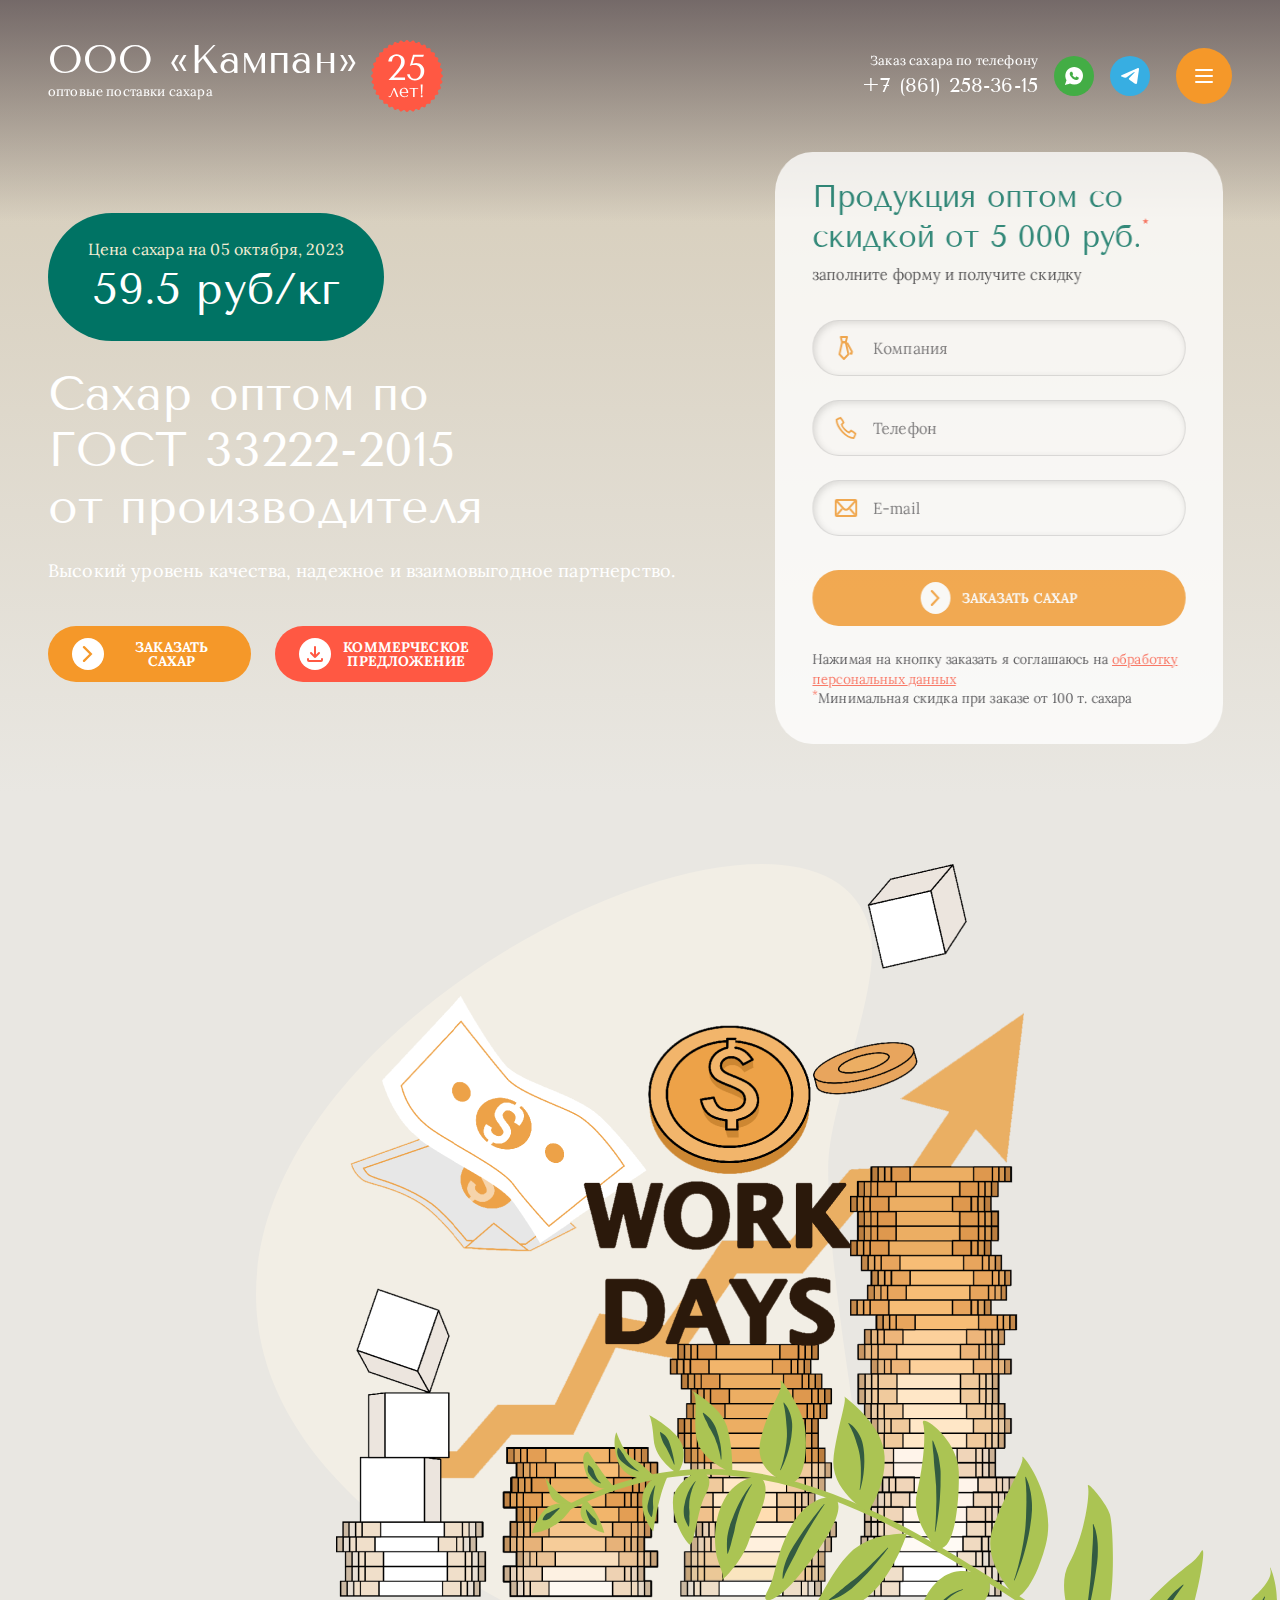
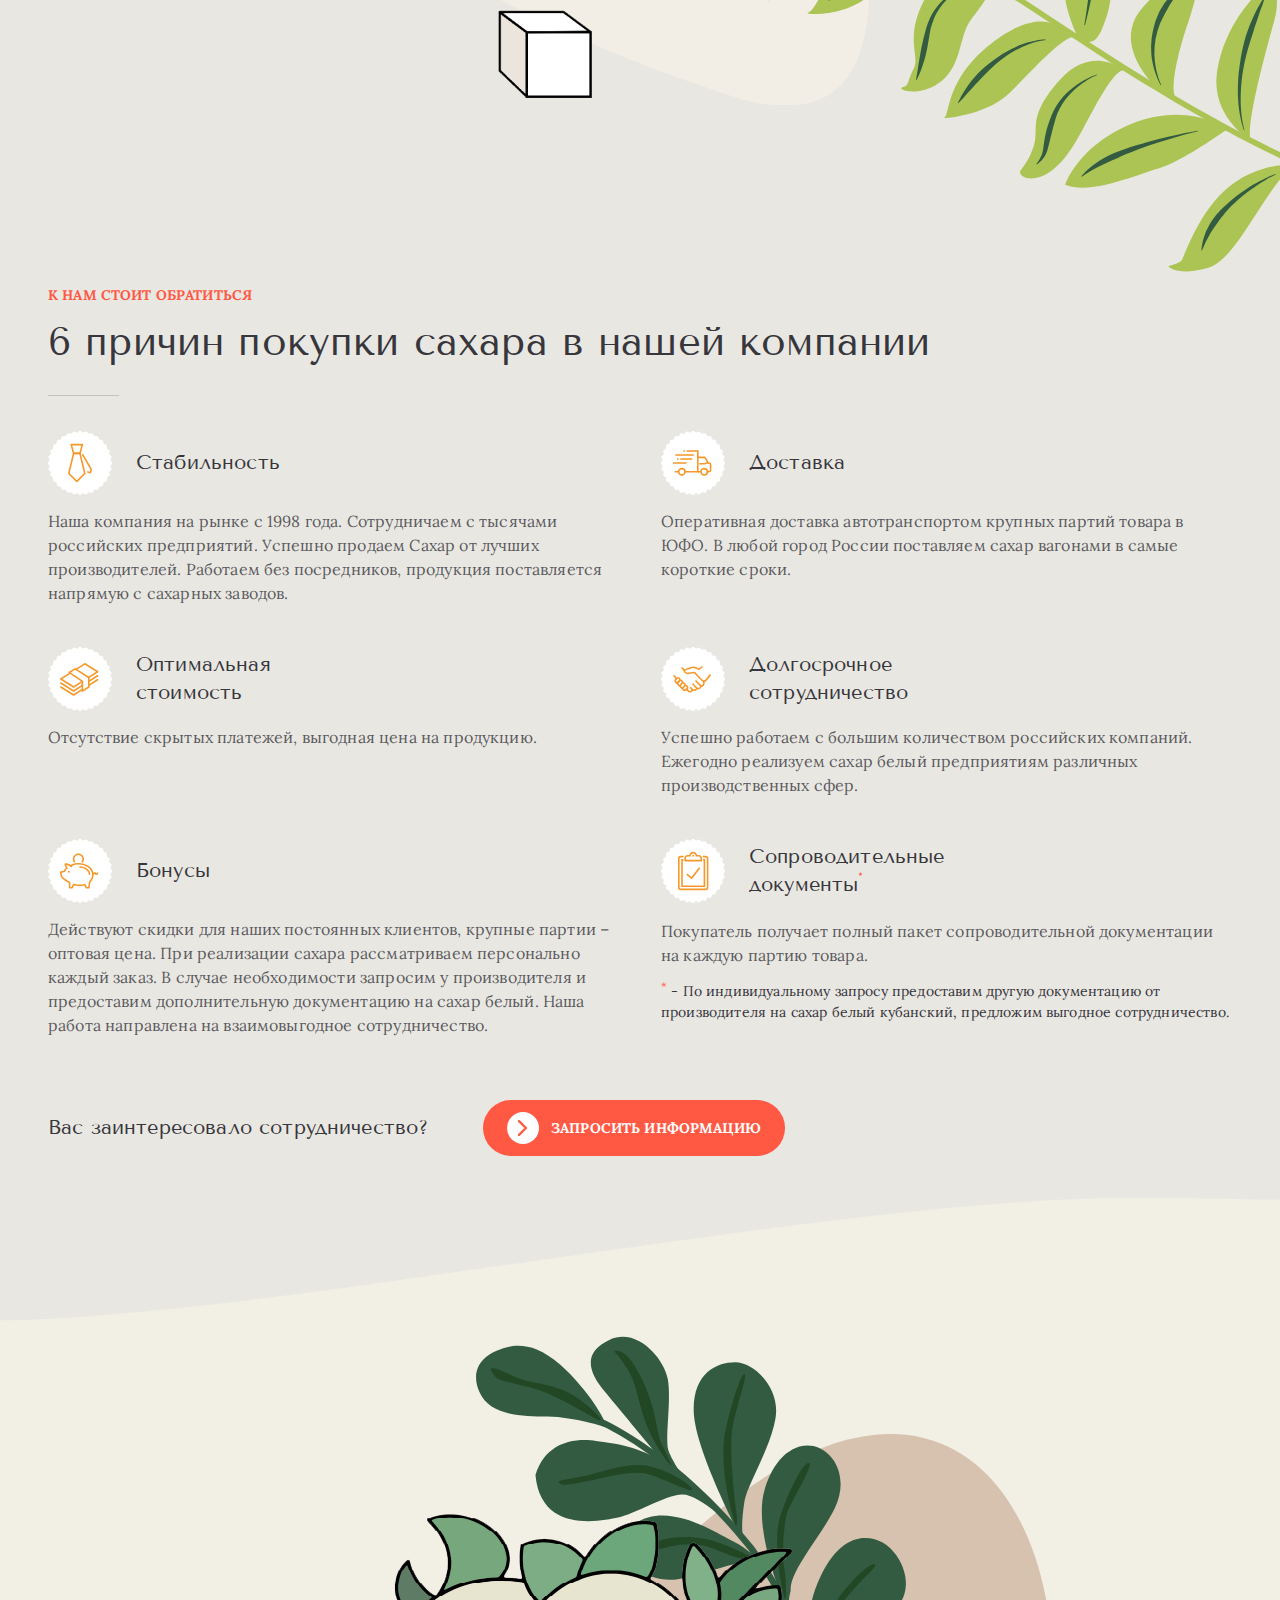
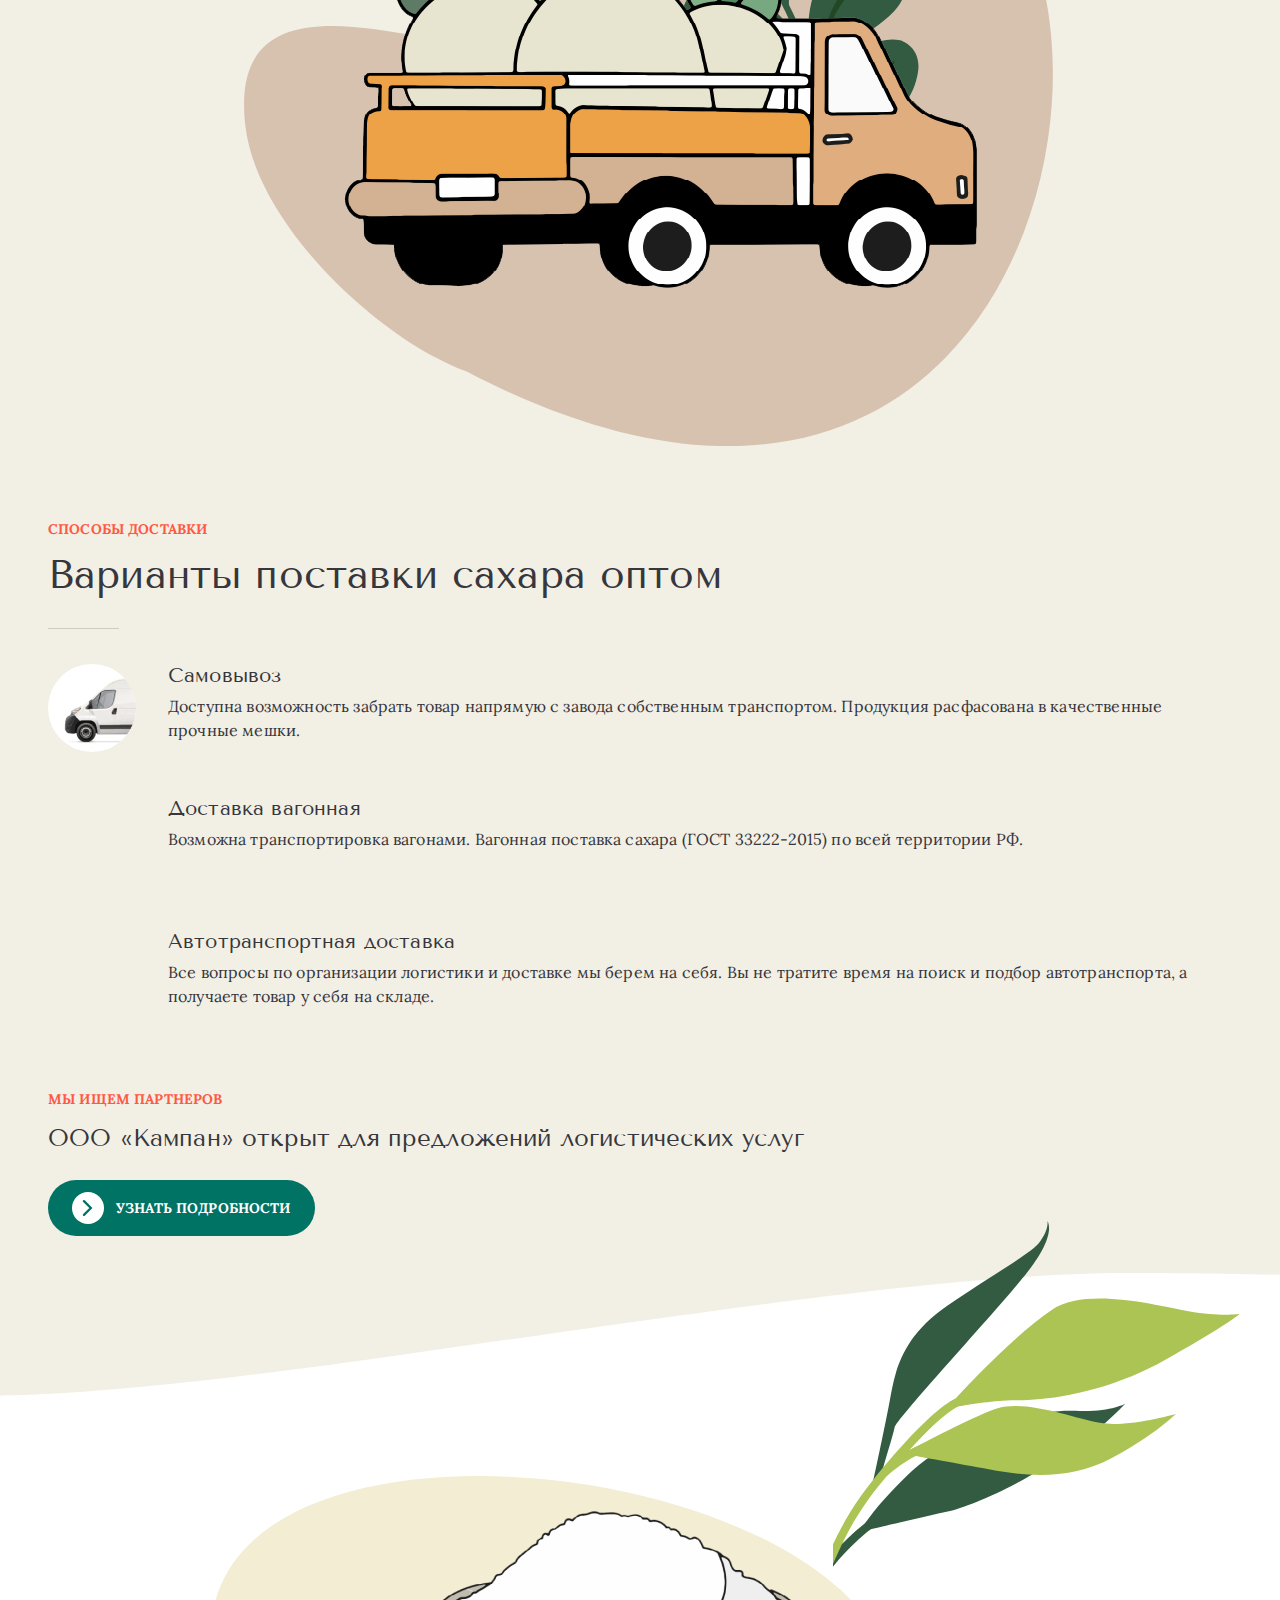
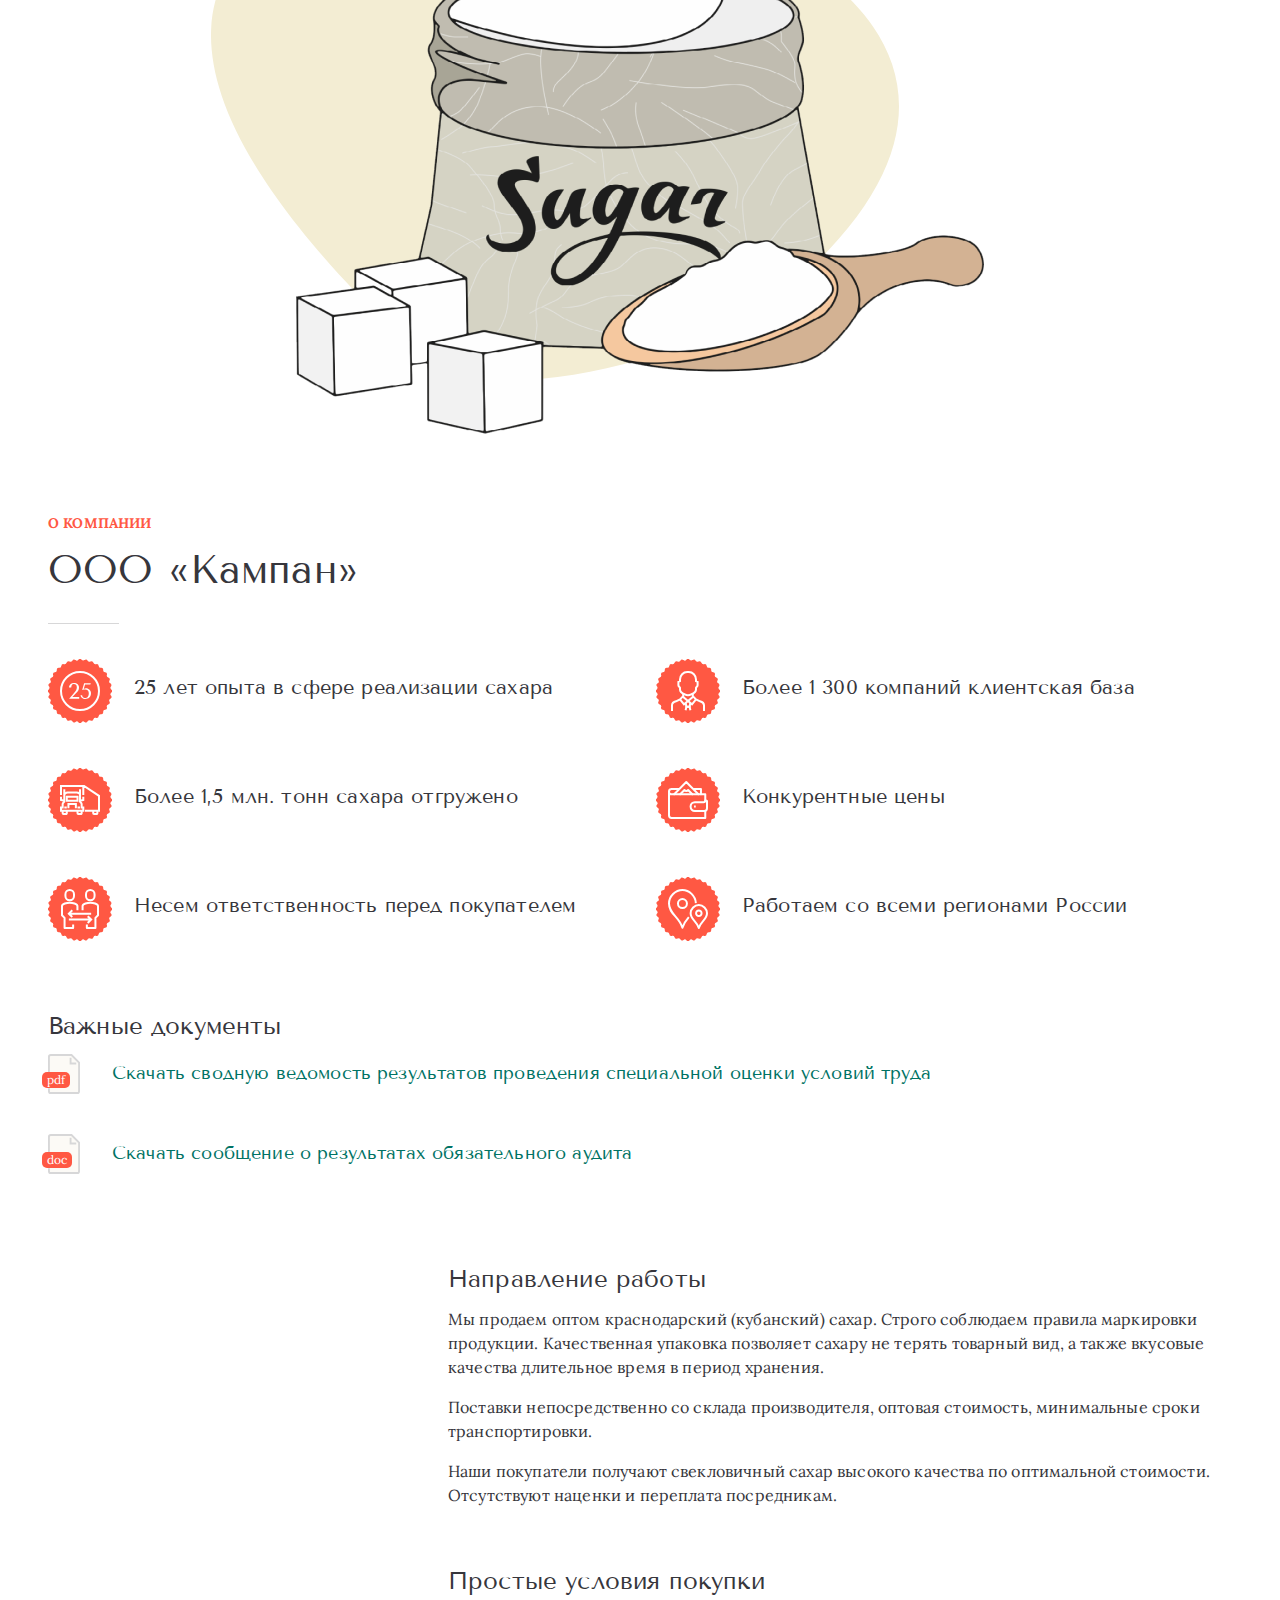
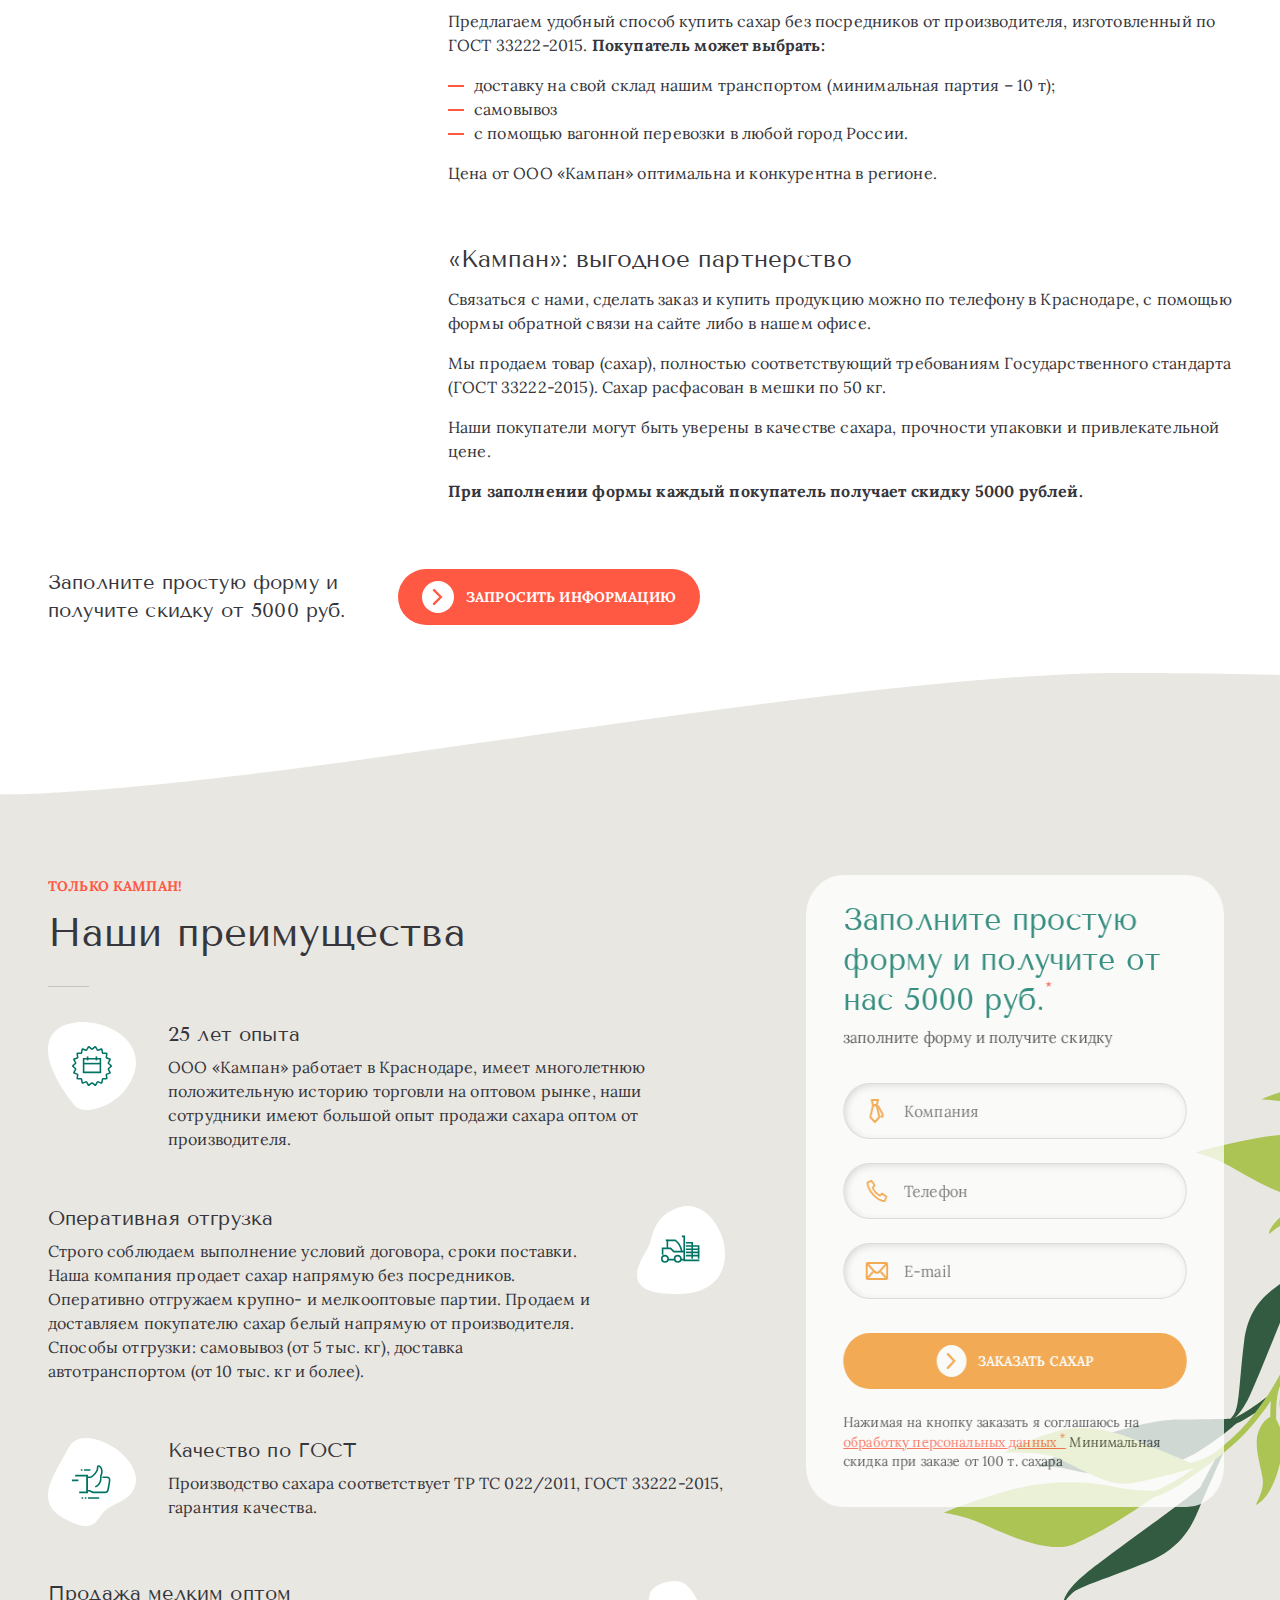
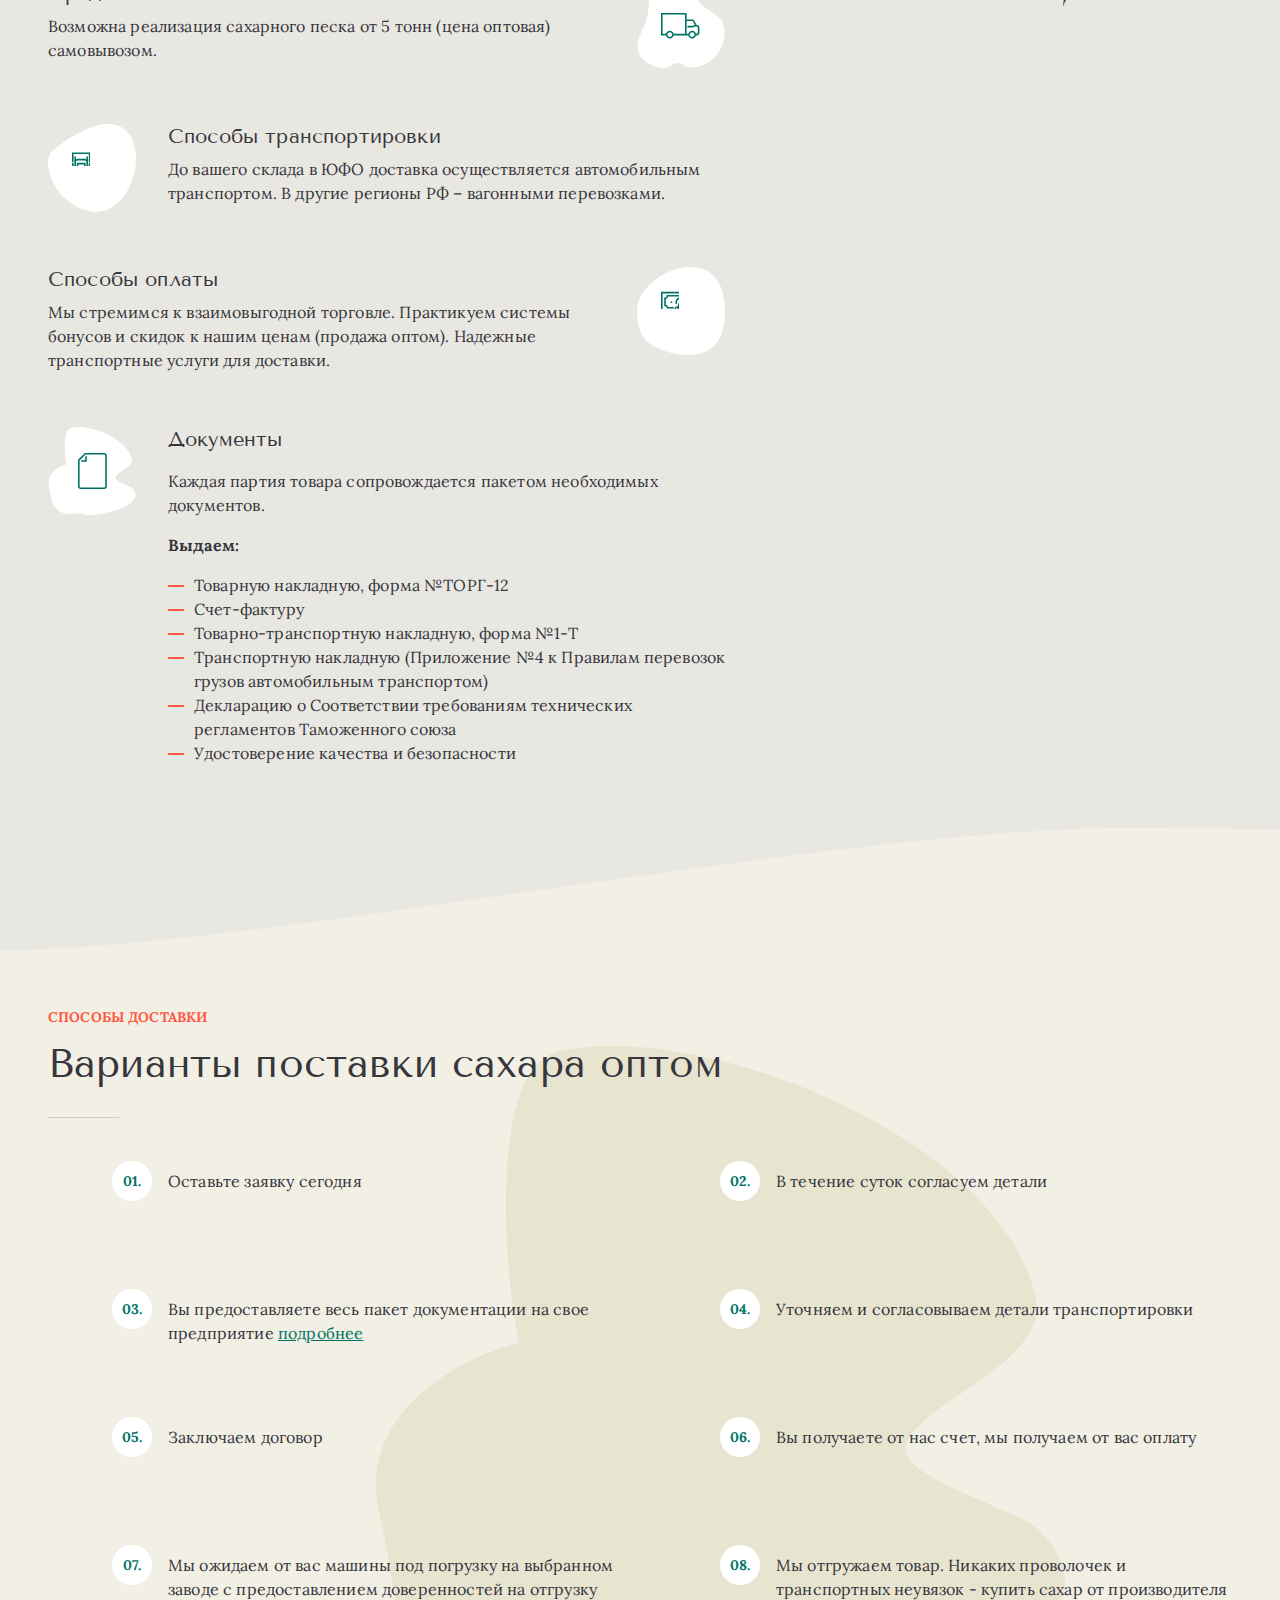
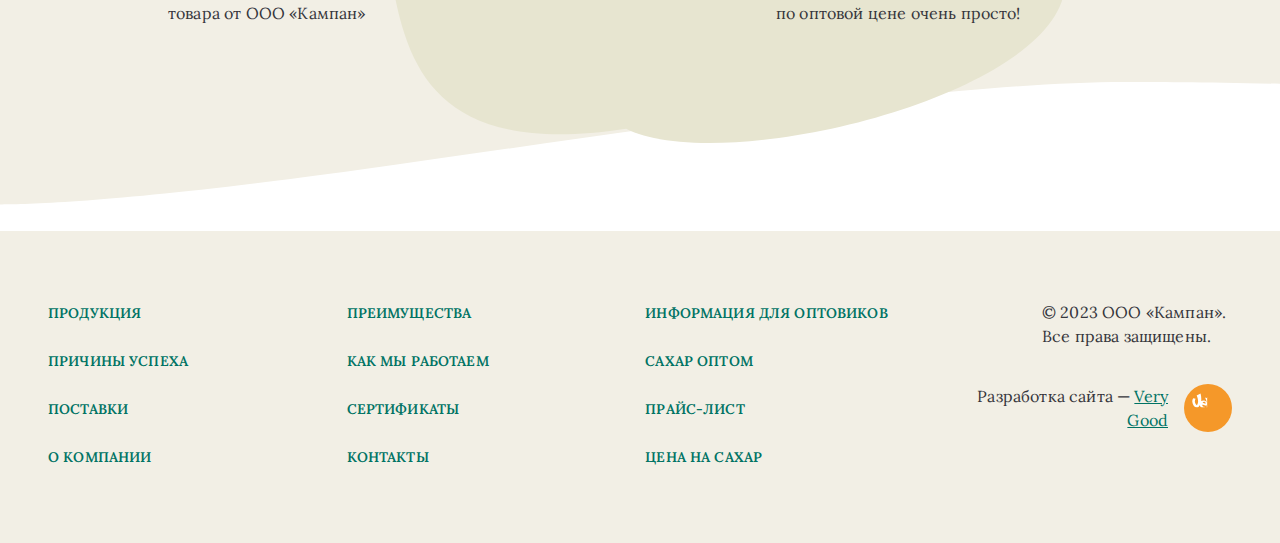
==== commit 66db4b85: "Адаптив блока "Как мы работаем"" ====
--- a/index.html
+++ b/index.html
@@ -908,8 +908,7 @@
 
             <div class="composition" id="composition-3">
               <div class="composition__main-group">
-                <svg class="composition__bg" viewBox="0 0 688 504" fill="none"
-                  xmlns="http://www.w3.org/2000/svg">
+                <svg class="composition__bg" viewBox="0 0 688 504" fill="none" xmlns="http://www.w3.org/2000/svg">
                   <path
                     d="M208.652 478.688C-561.752 -230.806 1085.7 -59.3015 594.928 396.764C498.142 486.706 272.683 537.657 208.652 478.688Z"
                     fill="#F3EDD3" />
@@ -1315,23 +1314,25 @@
     </section>
 
     <!-- Секция "Как мы работаем" -->
-    <!-- <section class="how-we-work section">
+    <section class="how-we-work section">
       <div class="wrapper">
         <div class="section__grid">
 
           <div class="section__item-left">
 
             <div class="composition" id="composition-4">
-
-              <svg class="composition__bg" width="689" height="697" viewBox="0 0 689 697" fill="none"
-                xmlns="http://www.w3.org/2000/svg">
-                <path
-                  d="M250.163 682.741C9.79738 719.711 27.4158 564.399 3.97585 470.347C-28.7854 338.866 151.684 289.108 151.684 297.459C151.684 395.115 86.7999 29.7168 181.232 6.03093C317.36 -28.1145 618.636 86.7901 658.824 248.069C675.841 316.357 554.209 349.296 530.806 396.255C513.977 430.027 639.637 460.977 663.75 485.158C797.383 619.233 362.455 739.078 250.163 682.741Z"
-                  fill="#E7E5D0" />
-              </svg>
-
-              <img class="composition__image" src="./img/composition/4.png" alt="картинка" loading="lazy" width="688">
-
+              <div class="composition__main-group">
+
+                <svg class="composition__bg" viewBox="0 0 689 697" fill="none"
+                  xmlns="http://www.w3.org/2000/svg">
+                  <path
+                    d="M250.163 682.741C9.79738 719.711 27.4158 564.399 3.97585 470.347C-28.7854 338.866 151.684 289.108 151.684 297.459C151.684 395.115 86.7999 29.7168 181.232 6.03093C317.36 -28.1145 618.636 86.7901 658.824 248.069C675.841 316.357 554.209 349.296 530.806 396.255C513.977 430.027 639.637 460.977 663.75 485.158C797.383 619.233 362.455 739.078 250.163 682.741Z"
+                    fill="#E7E5D0" />
+                </svg>
+
+                <img class="composition__image" src="./img/composition/4.png" alt="картинка" loading="lazy" width="688">
+
+              </div>
 
             </div>
           </div>
@@ -1406,7 +1407,7 @@
         </div>
       </div>
       <span class="wave wave--white"></span>
-    </section> -->
+    </section>
 
     <!-- Приглашаем к сотрудничеству  -->
     <!-- <section class="section invite-to-cooperate">
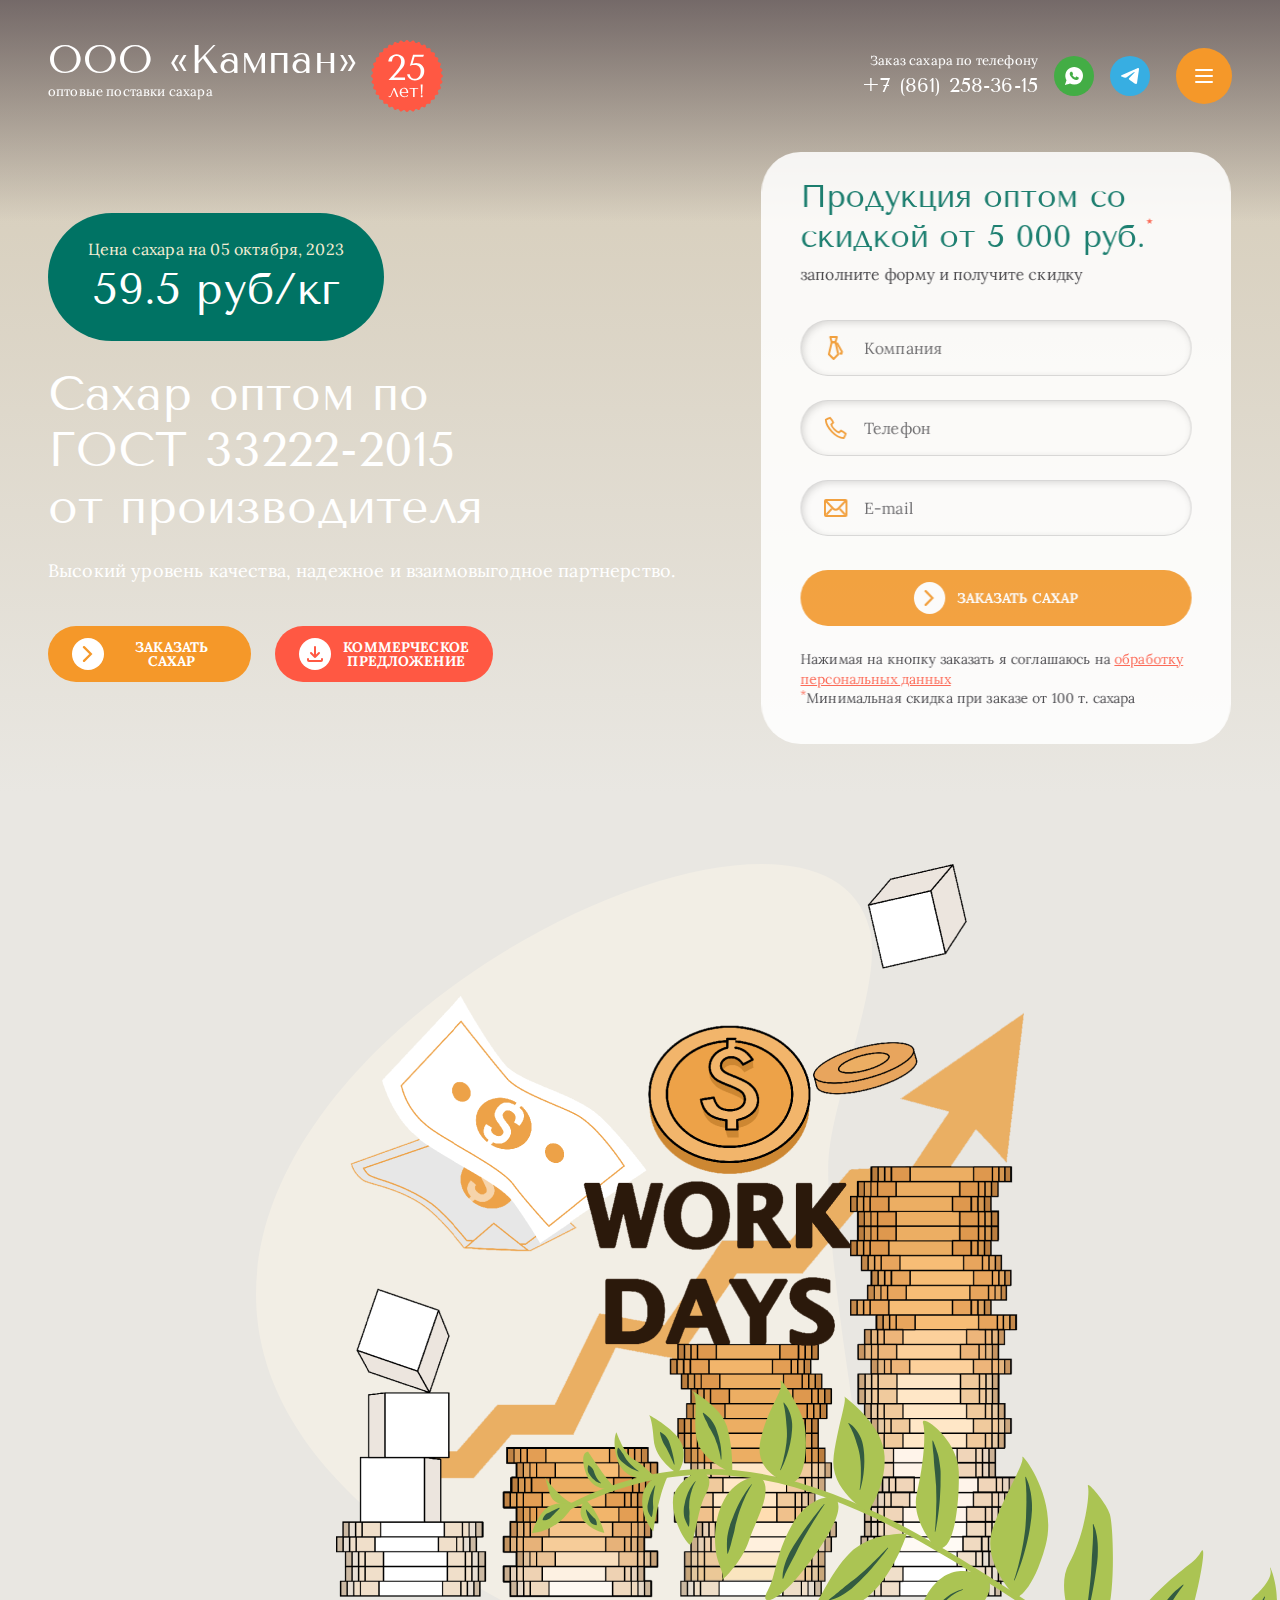
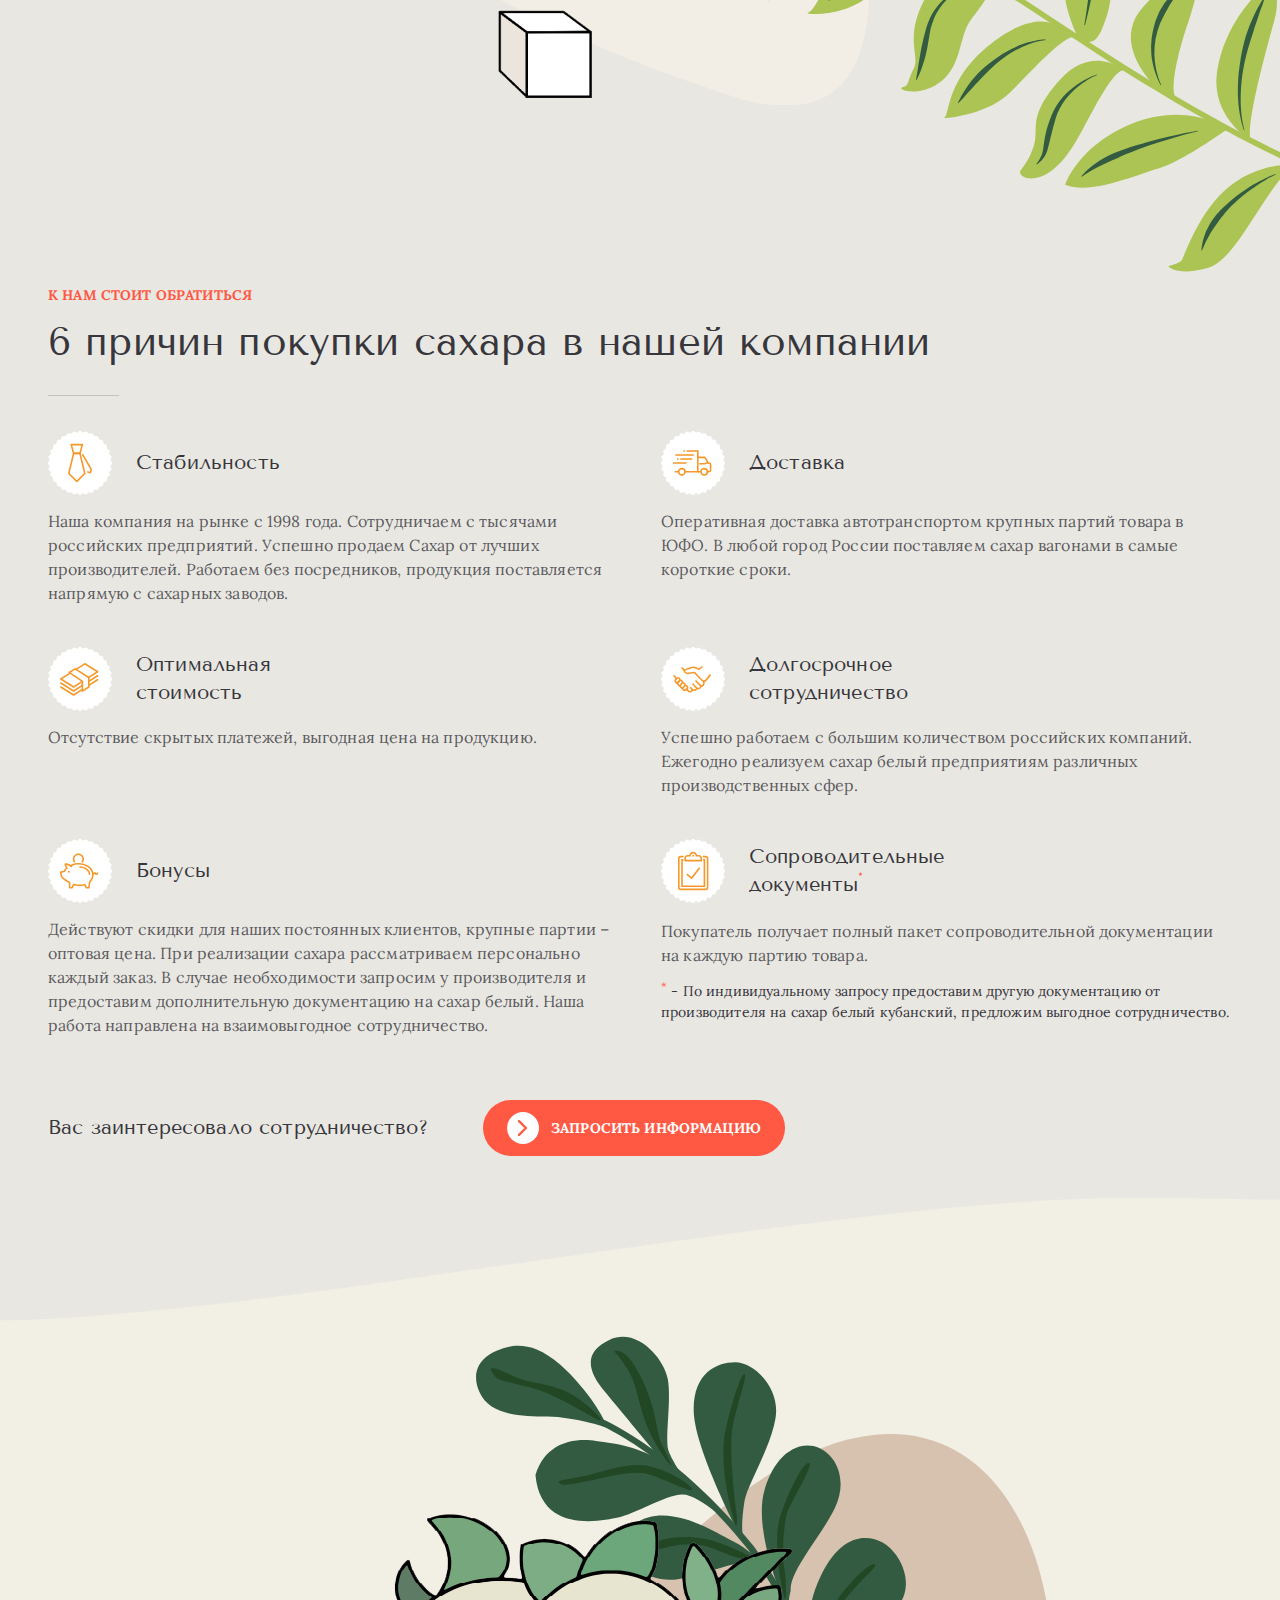
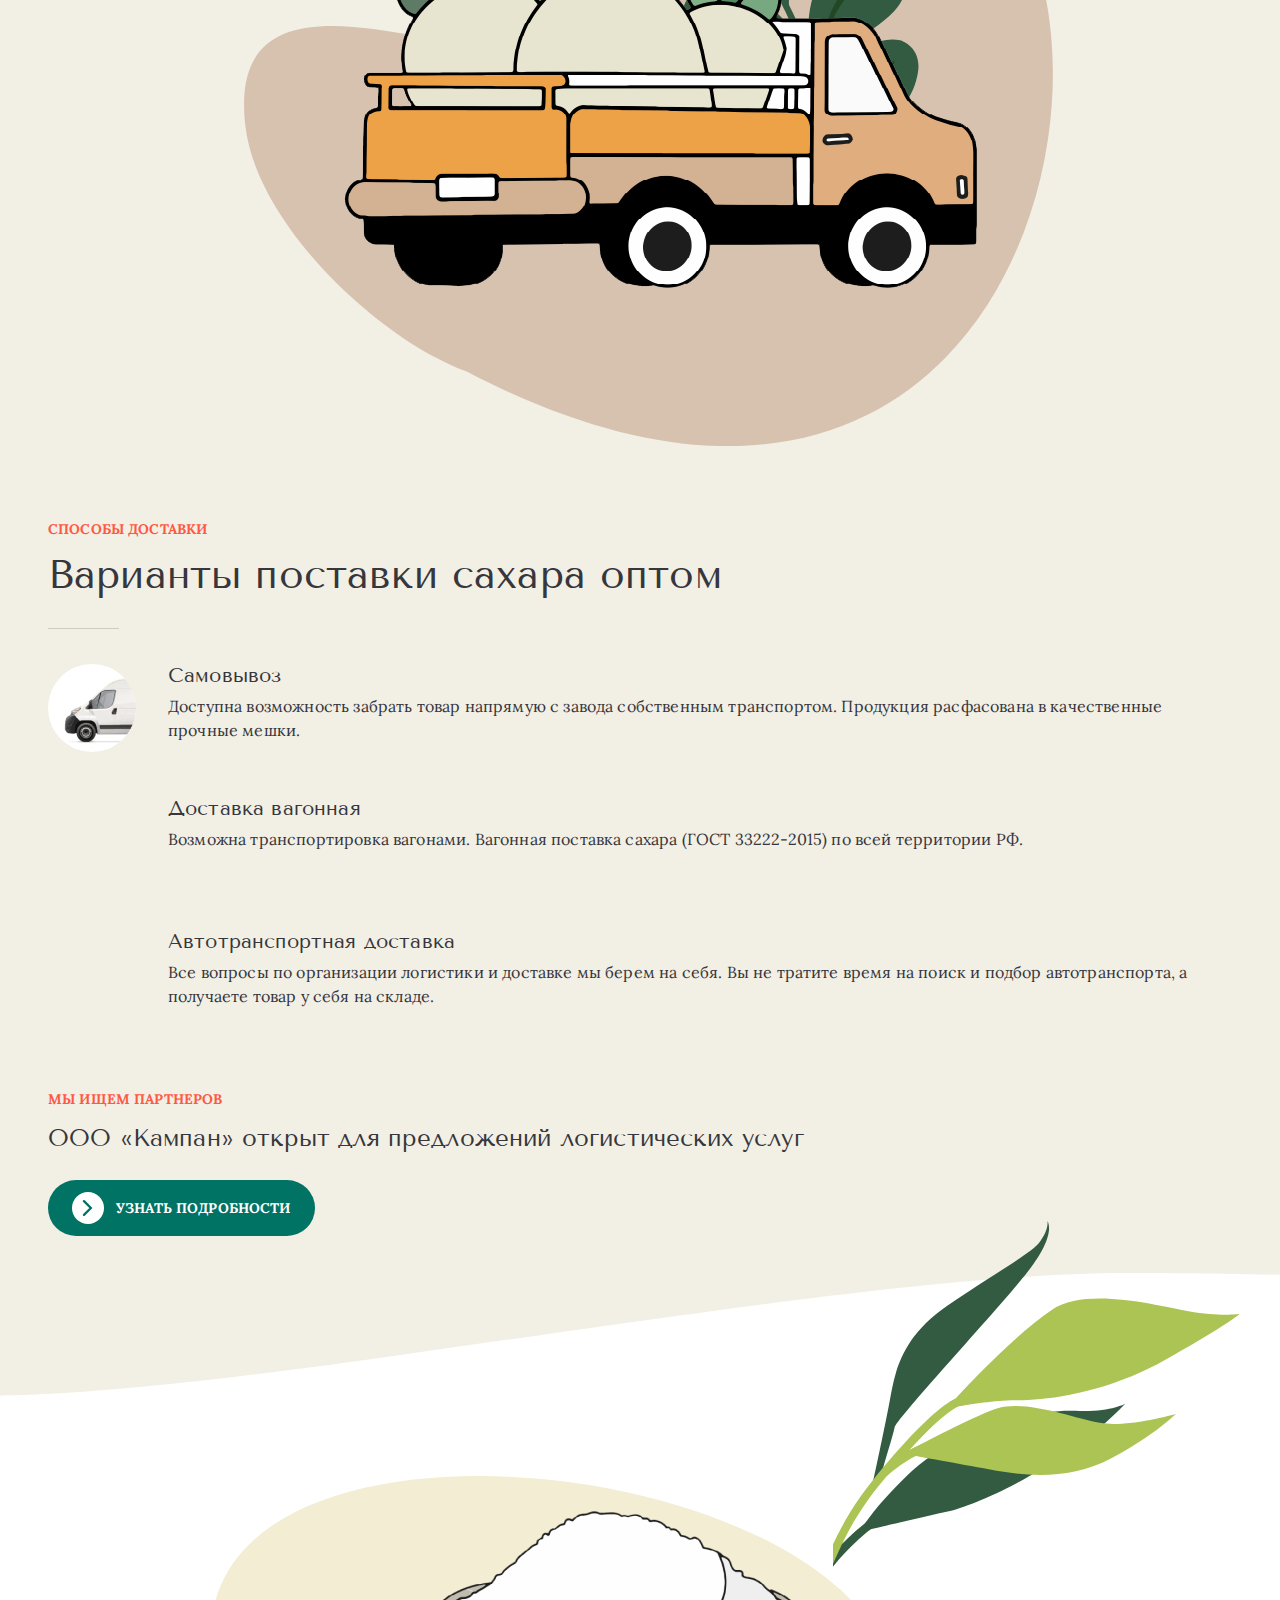
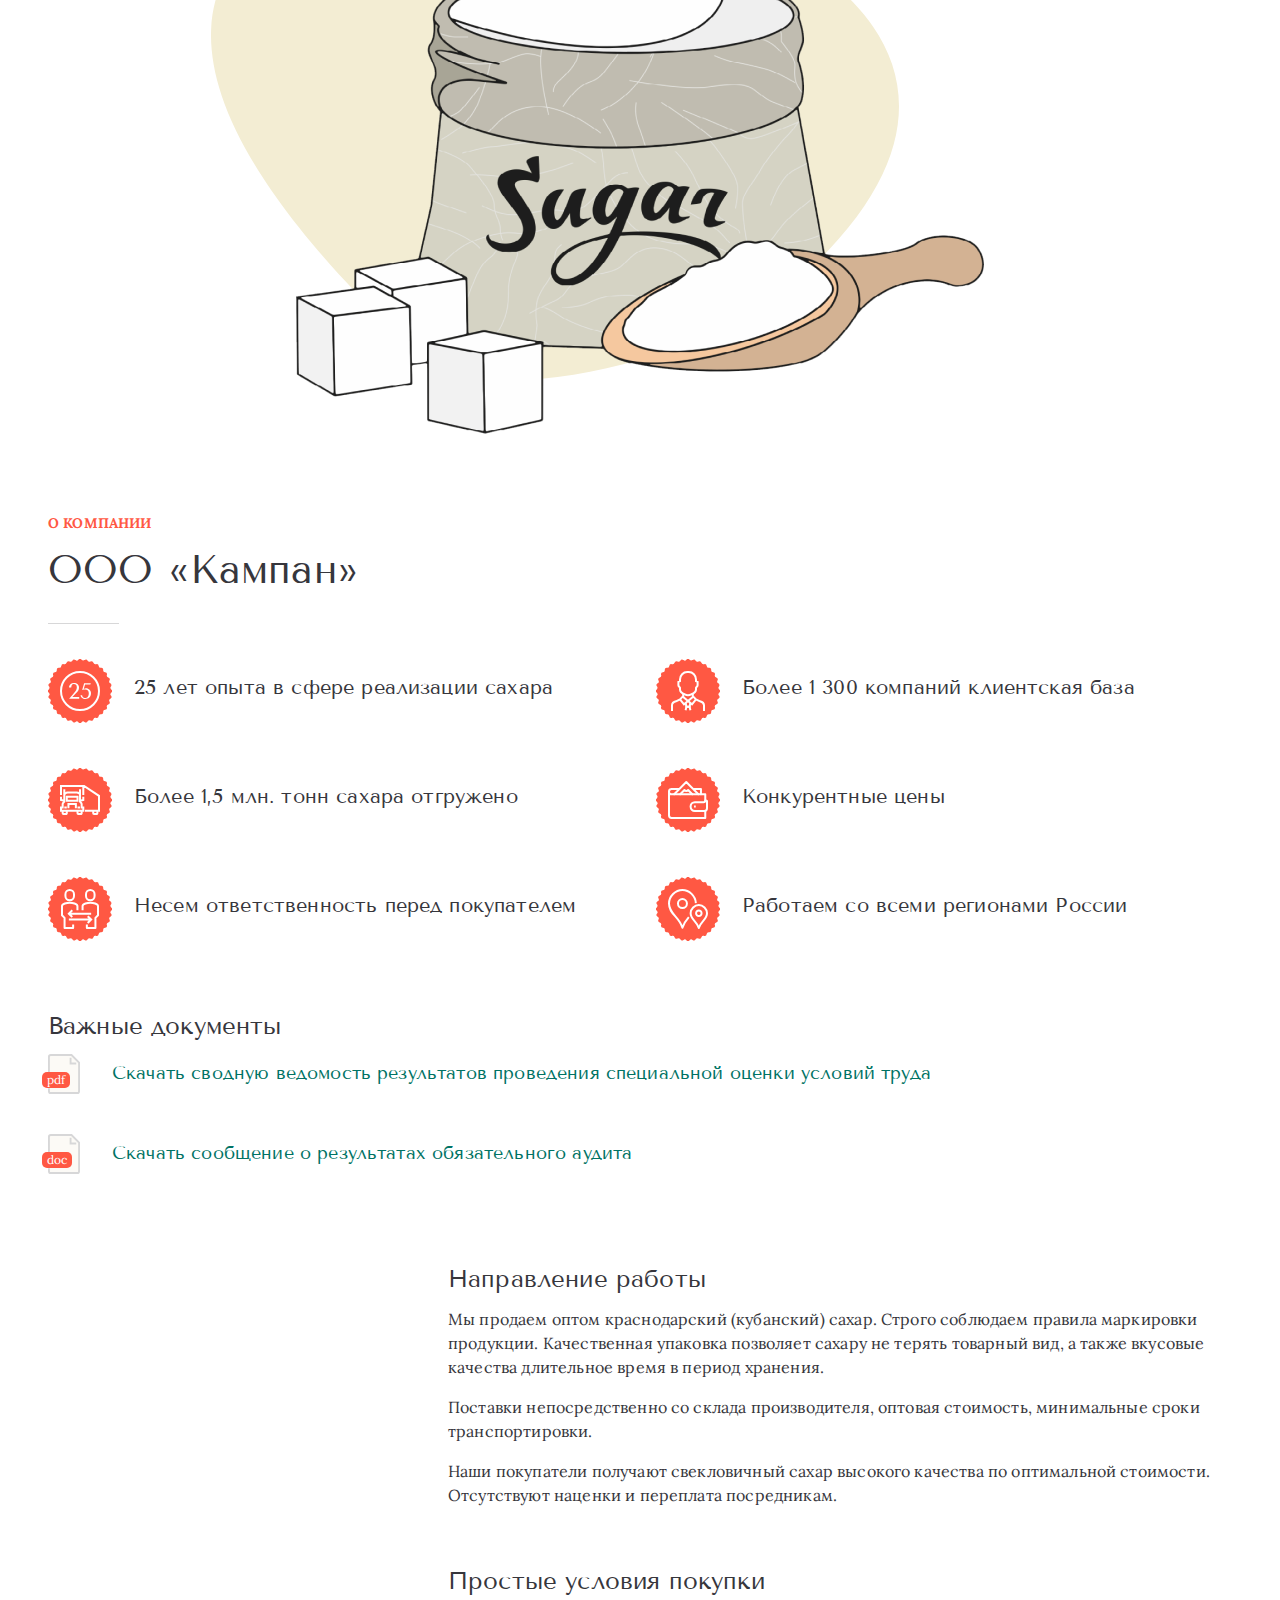
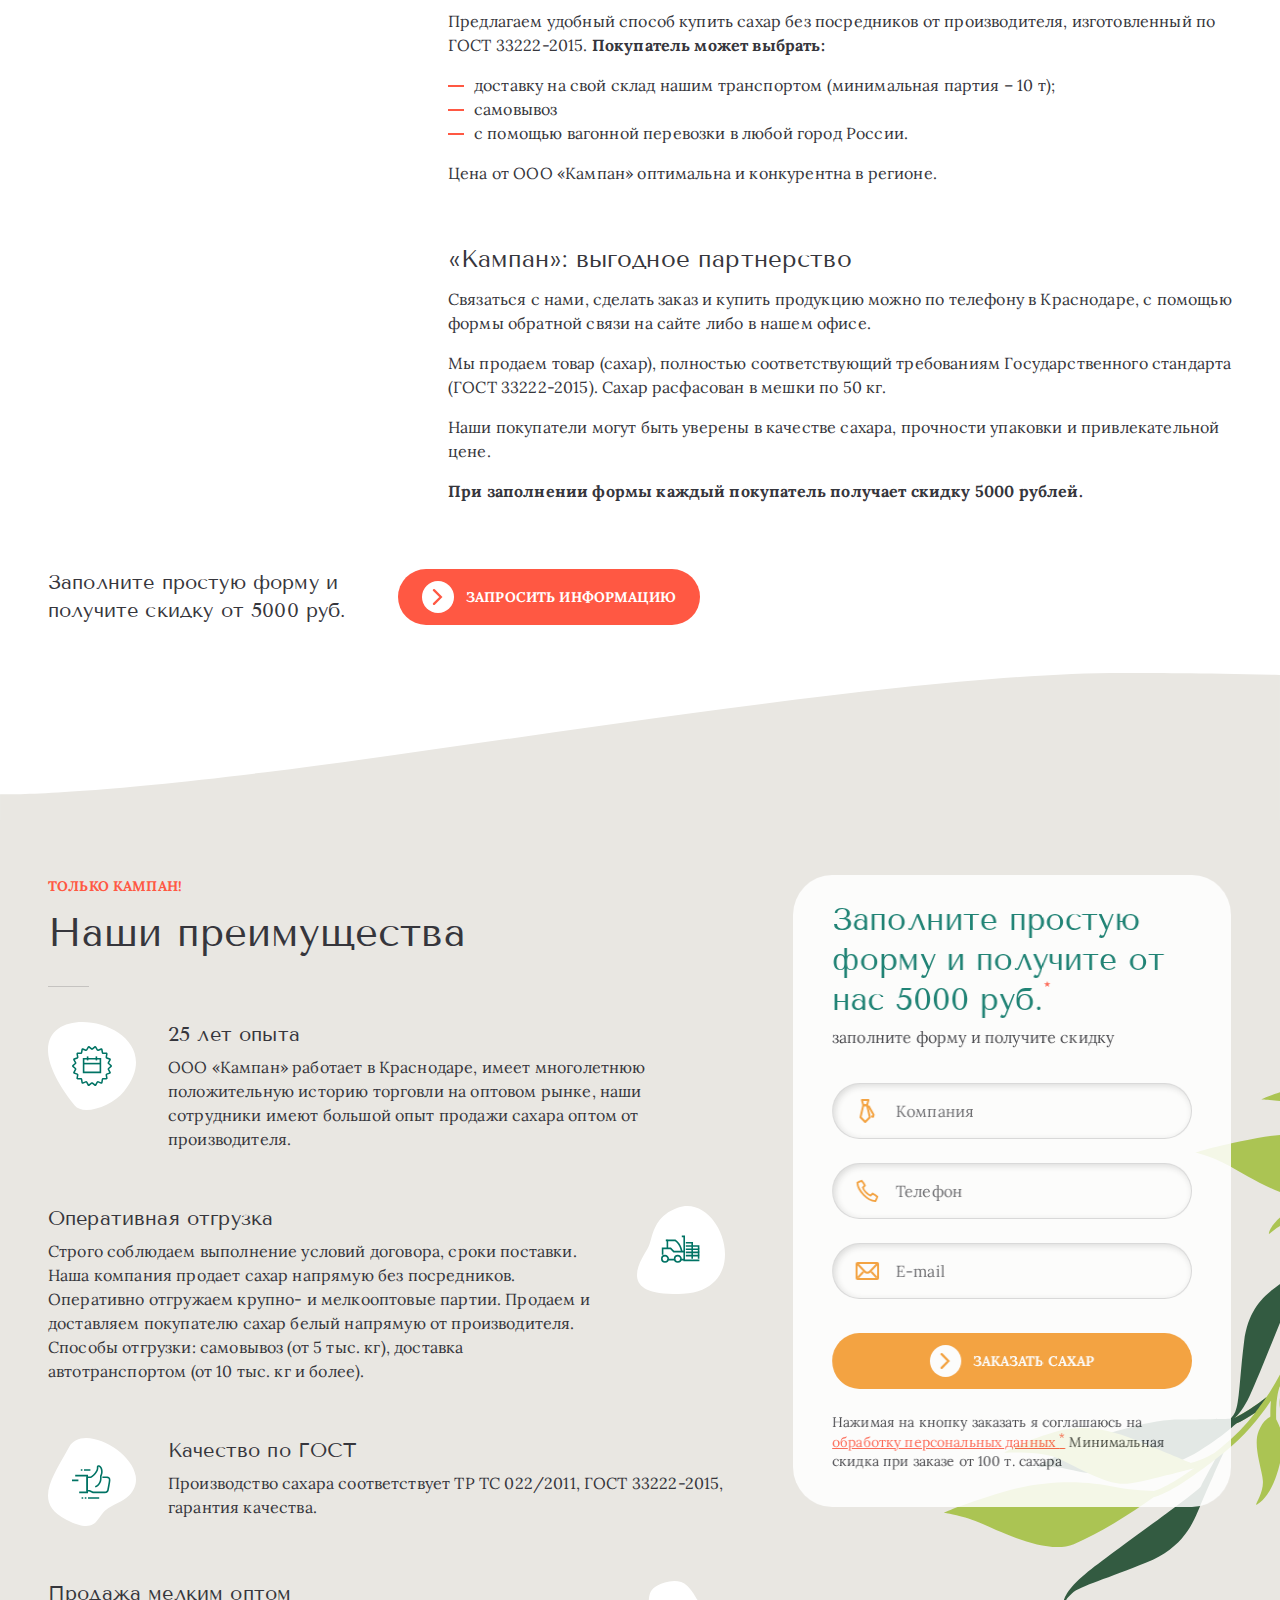
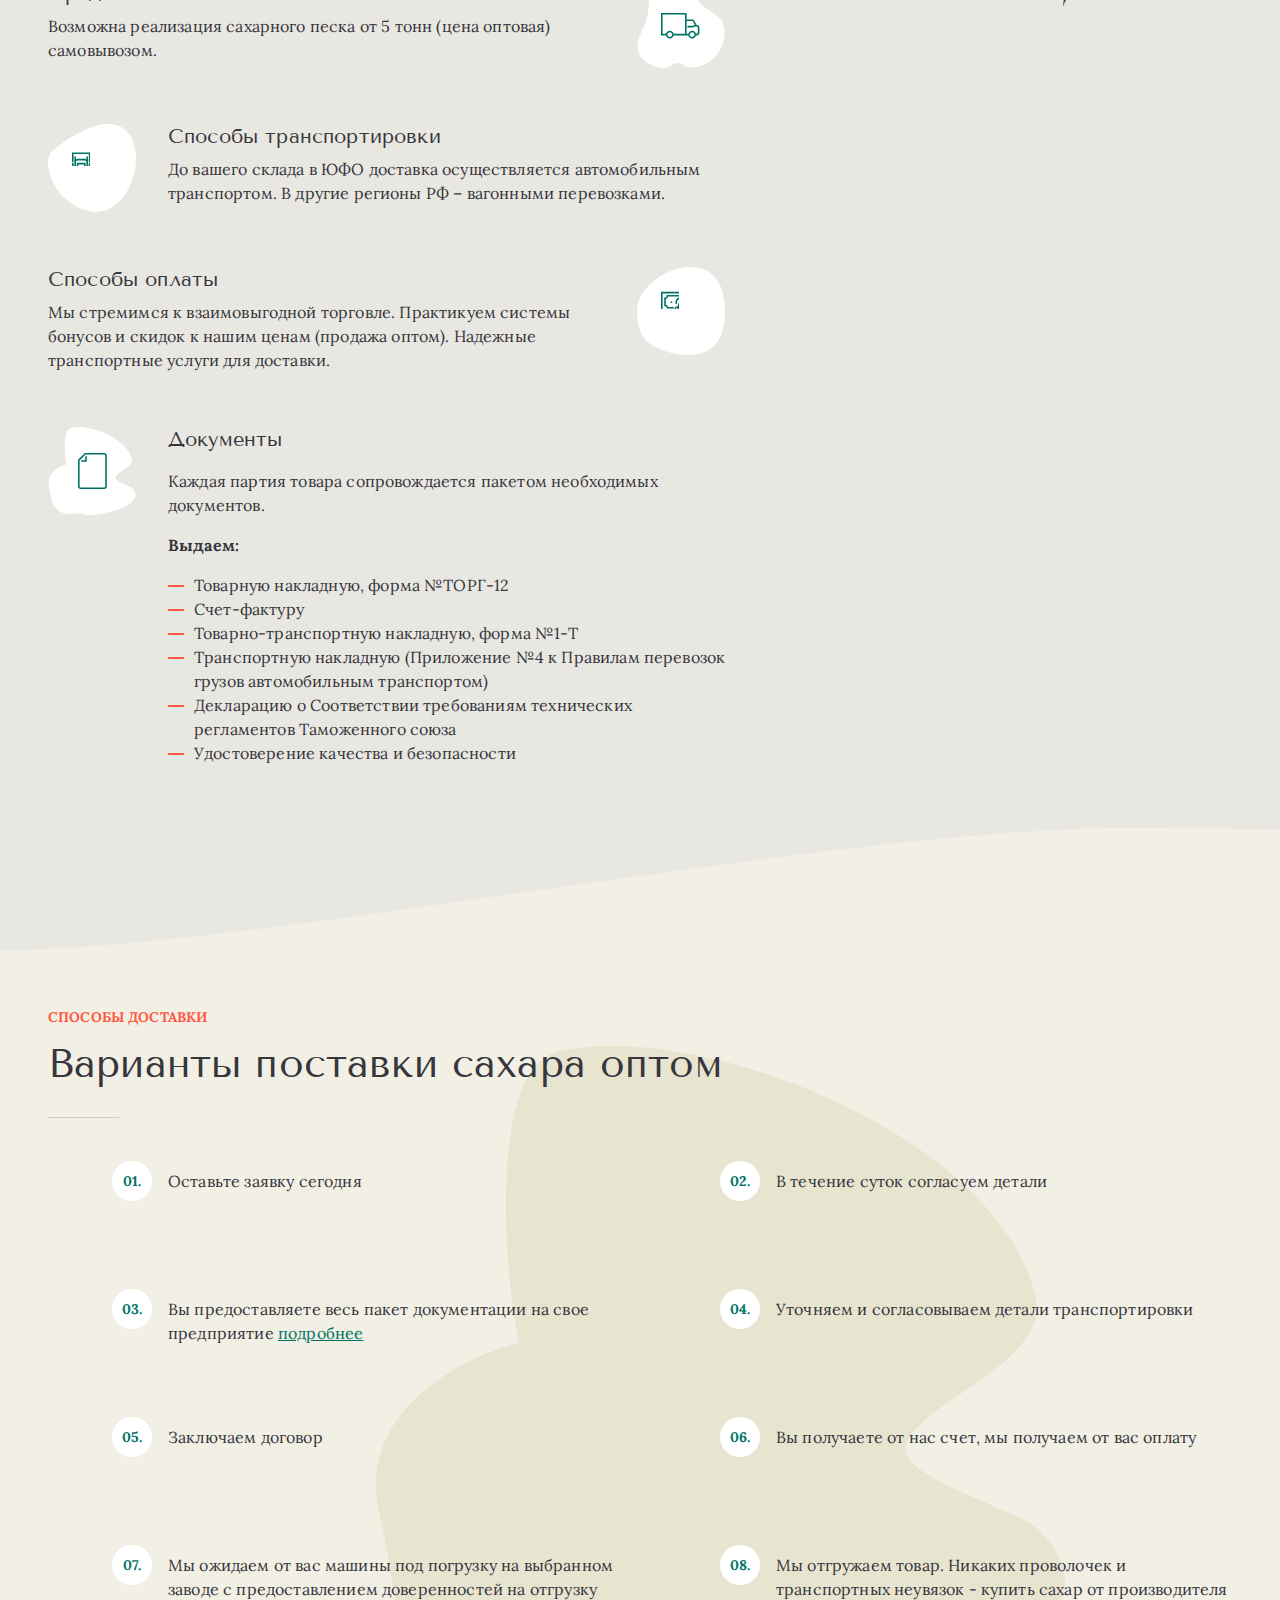
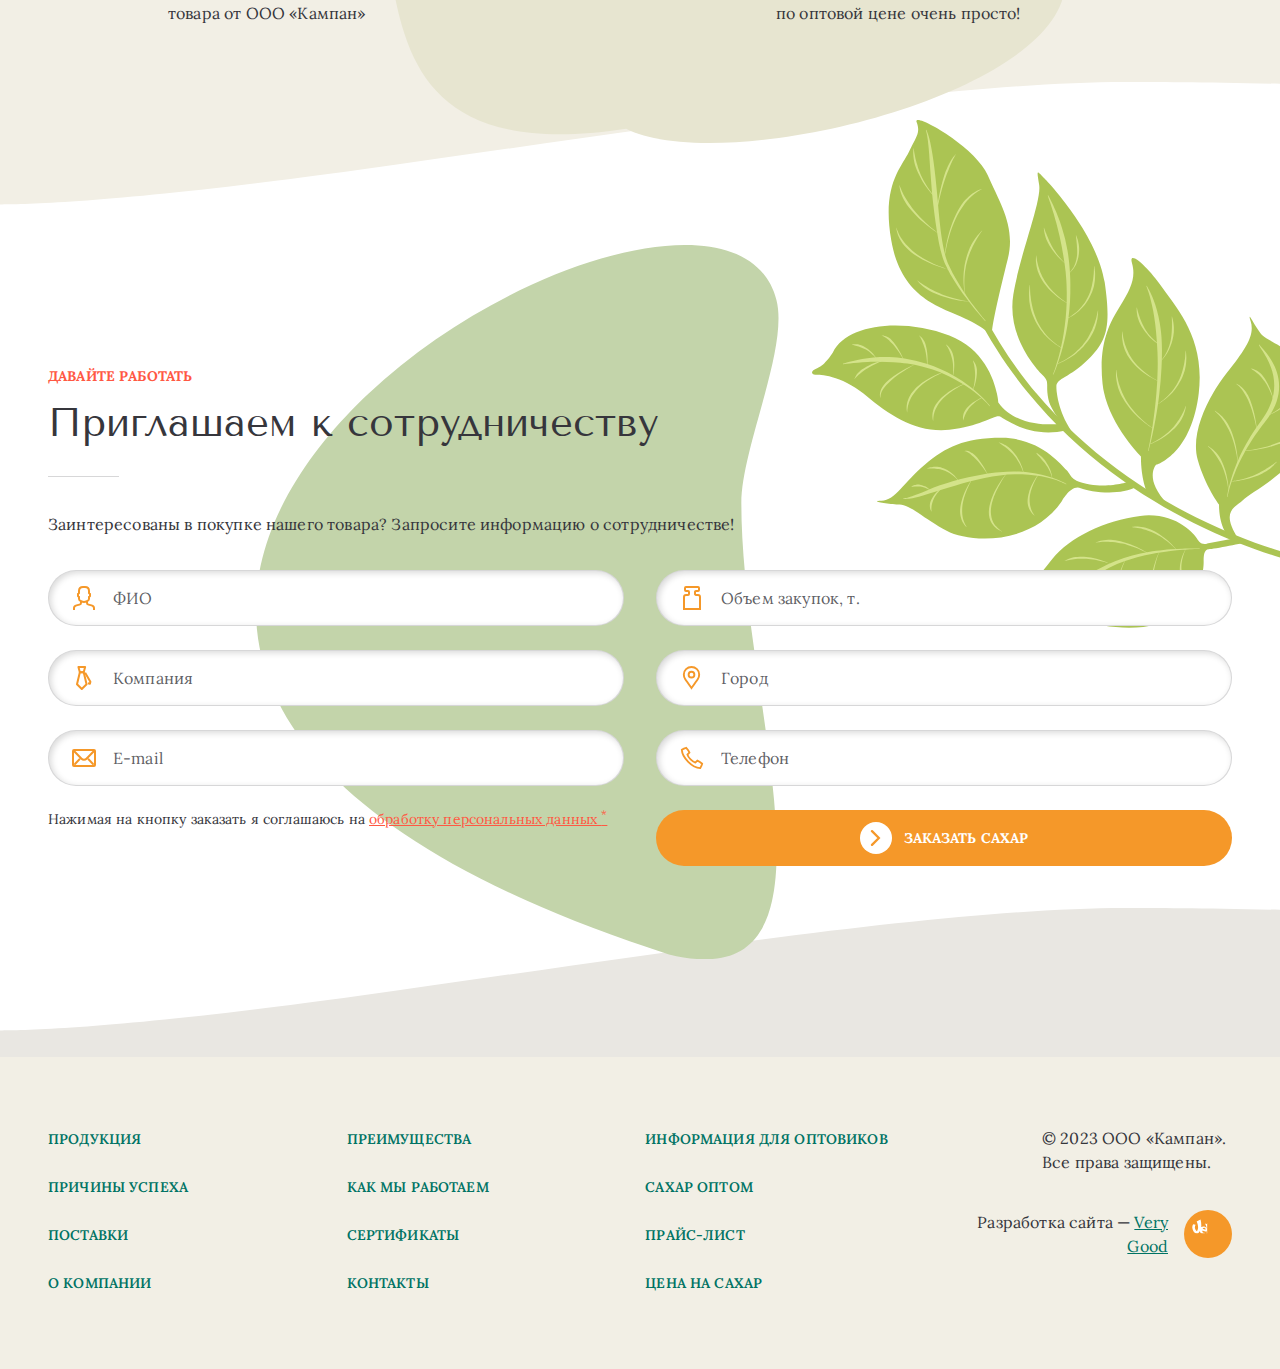
==== commit 495a6a3f: "Закончил адаптив блока с приглашением к сотрудничеству" ====
--- a/index.html
+++ b/index.html
@@ -1323,8 +1323,7 @@
             <div class="composition" id="composition-4">
               <div class="composition__main-group">
 
-                <svg class="composition__bg" viewBox="0 0 689 697" fill="none"
-                  xmlns="http://www.w3.org/2000/svg">
+                <svg class="composition__bg" viewBox="0 0 689 697" fill="none" xmlns="http://www.w3.org/2000/svg">
                   <path
                     d="M250.163 682.741C9.79738 719.711 27.4158 564.399 3.97585 470.347C-28.7854 338.866 151.684 289.108 151.684 297.459C151.684 395.115 86.7999 29.7168 181.232 6.03093C317.36 -28.1145 618.636 86.7901 658.824 248.069C675.841 316.357 554.209 349.296 530.806 396.255C513.977 430.027 639.637 460.977 663.75 485.158C797.383 619.233 362.455 739.078 250.163 682.741Z"
                     fill="#E7E5D0" />
@@ -1410,7 +1409,7 @@
     </section>
 
     <!-- Приглашаем к сотрудничеству  -->
-    <!-- <section class="section invite-to-cooperate">
+    <section class="section invite-to-cooperate">
       <div class="wrapper">
         <div class="section__grid">
           <div class="section__item-left">
@@ -1471,227 +1470,229 @@
           <div class="section__item-right">
 
             <div class="composition" id="composition-5">
-
-              <svg class="composition__bg" width="533" height="728" viewBox="0 0 533 728" fill="none"
-                xmlns="http://www.w3.org/2000/svg">
-                <path
-                  d="M420.885 722.959C612.861 770.346 494.618 471.141 494.618 263.029C494.618 206.959 543.072 104.88 530.388 55.9318C468.131 -184.369 -557.575 408.245 420.885 722.959Z"
-                  fill="#C3D4AA" />
-              </svg>
-
-
-              <img class="composition__image" src="./img/composition/5.png" alt="картинка" loading="lazy" width="688">
-
-              <svg class="composition__branch" width="519" height="509" viewBox="0 0 519 509" fill="none"
-                xmlns="http://www.w3.org/2000/svg">
-                <path
-                  d="M515.916 450.096C515.753 450.096 515.587 450.082 515.416 450.053C514.817 449.956 454.684 439.749 381.9 403.423C314.691 369.883 222.555 306.56 165.251 195.374C164.478 193.88 165.064 192.042 166.561 191.271C168.059 190.5 169.896 191.09 170.664 192.582C227.214 302.307 318.225 364.837 384.62 397.974C456.59 433.891 515.82 443.945 516.407 444.045C518.068 444.319 519.19 445.884 518.916 447.544C518.673 449.038 517.379 450.096 515.916 450.096Z"
-                  fill="#ABC453" />
-                <path
-                  d="M180.094 215.984C180.094 215.984 171.787 206.837 148.439 196.687C125.091 186.537 89.0079 175.88 79.3866 120.563C69.7653 65.2456 89.5621 47.4366 97.1755 31.7265C104.789 16.0165 108.849 12.8842 104.789 2.01771C100.728 -8.85083 163.444 26.3836 175.989 55.2013C188.536 84.021 204.27 106.858 196.149 139.338C188.029 171.818 180.094 205.339 180.094 215.984Z"
-                  fill="#ABC453" />
-                <path
-                  d="M265.255 320.516C265.255 320.516 239.802 295.649 236.756 279.409C233.711 263.169 238.829 263.299 230.665 255.136C222.502 246.974 195.136 214.957 201.735 174.865C208.333 134.773 230.158 81.4854 227.62 65.2456C225.082 49.0057 224.757 50.4206 232.99 58.6481C241.219 66.8756 286.838 118.025 293.266 162.685C299.693 207.344 295.633 221.047 276.853 239.824C258.074 258.602 244.877 258.602 244.877 267.229C244.877 275.856 248.668 303.184 272.23 326.742L265.255 320.516Z"
-                  fill="#ABC453" />
-                <path
-                  d="M335.389 372.155C335.389 372.155 329.56 359.51 329.56 337.042C329.56 337.042 295.109 302.593 291.112 264.152C287.118 225.708 297.103 204.768 308.59 186.533C320.073 168.296 324.566 157.31 320.572 143.333C316.575 129.353 336.049 146.327 350.531 167.297C365.012 188.267 395.47 219.462 386.979 277.753C378.493 336.046 344.653 345.532 344.653 345.532C344.653 345.532 331.869 360.219 356.83 385.175L335.389 372.155Z"
-                  fill="#ABC453" />
-                <path
-                  d="M415.876 415.714C415.876 415.714 407.802 406.189 407.802 385.175C407.802 385.175 394.039 367.206 386.456 340.308C378.871 313.411 397.043 276.871 415.874 253.019C434.7 229.167 443.836 215.464 439.522 201.762C435.208 188.06 444.606 209.139 451.45 215.984C458.298 222.829 492.054 232.719 502.205 264.691C512.357 296.664 504.236 312.904 485.456 336.756C466.676 360.608 439.014 373.549 431.655 380.908C424.295 388.267 408.465 391.178 427.673 420.552L415.876 415.714Z"
-                  fill="#ABC453" />
-                <path
-                  d="M248.414 304.382C248.414 304.382 206.303 310.366 186.678 282.961C186.678 282.961 183.592 233.588 137.595 215.984C91.5943 198.38 34.7477 203.964 20.8751 232.975C20.8751 232.975 13.0932 245.746 5.64838 248.452C-1.7965 251.158 -1.1184 255.136 3.27909 255.136C7.67658 255.136 29.3331 255.126 54.035 275.98C78.7369 296.832 105.428 313.75 137.595 310.366C169.758 306.982 183.296 294.81 188.372 297.175C193.447 299.54 219.274 319.69 254.917 310.798L248.414 304.382Z"
-                  fill="#ABC453" />
-                <path
-                  d="M317.984 362.291C317.984 362.291 298.676 368.896 278.374 365.175C258.072 361.455 260.78 356.493 254.915 350.629C249.045 344.764 228.296 318.486 190.059 318.486C151.825 318.486 134.227 327.96 113.251 345.215C92.2704 362.469 83.4713 381.415 69.5987 381.415C55.7261 381.415 77.7176 385.175 87.8709 385.175C98.0241 385.175 112.232 399.348 134.905 411.528C157.575 423.708 219.838 426.753 250.292 382.093C250.292 382.093 259.428 364.871 269.238 368.915C279.052 372.958 310.088 376.821 325.364 367.277L317.984 362.291Z"
-                  fill="#ABC453" />
-                <path
-                  d="M422.521 419.344L397.143 424.048C397.143 424.048 390.315 427.208 386.456 420.552C382.594 413.898 363.648 392.583 328.793 396.643C293.942 400.703 257.735 418.636 241.156 439.272C224.573 459.909 199.532 490.361 202.24 493.067C204.948 495.773 216.115 494.421 227.618 493.067C239.125 491.713 251.644 496.112 272.283 502.202C292.927 508.292 344.527 516.58 368.719 492.389C392.916 468.198 392.408 447.053 392.408 441.978C392.408 436.903 392.745 430.137 397.484 430.137C402.218 430.137 435.068 423.43 435.068 423.43L422.521 419.344Z"
-                  fill="#ABC453" />
-                <path
-                  d="M173.604 201.565C173.604 201.565 173.064 200.972 172.048 199.858C171.058 198.721 169.547 197.099 167.738 194.941C165.903 192.808 163.69 190.203 161.252 187.13C158.738 184.113 156.101 180.557 153.186 176.702C151.691 174.8 150.315 172.684 148.812 170.557C147.361 168.391 145.716 166.245 144.285 163.864C142.833 161.497 141.339 159.065 139.816 156.576C139.019 155.352 138.345 154.039 137.671 152.707C136.984 151.38 136.294 150.04 135.598 148.688C134.901 147.336 134.199 145.972 133.488 144.595C132.834 143.03 132.353 141.693 131.771 140.219C131.168 138.804 130.727 137.267 130.295 135.71C129.854 134.161 129.409 132.606 128.967 131.043C128.293 127.925 127.519 124.791 126.912 121.622C126.362 118.453 125.71 115.274 125.235 112.083C124.192 105.707 123.313 99.3208 122.503 93.0258C121.699 86.7328 121.035 80.5313 120.422 74.5327C119.934 68.5259 119.382 62.7262 119.019 57.2209C118.631 51.7197 118.266 46.5209 117.924 41.72C117.725 39.3246 117.583 37.0246 117.449 34.8363C117.267 32.6581 117.096 30.5896 116.934 28.6469C116.796 26.694 116.55 24.8975 116.363 23.2228C116.164 21.5541 116.085 19.987 115.827 18.6269C115.61 17.2465 115.419 16.0183 115.249 14.9465C115.111 13.8625 114.774 13.0221 114.629 12.2832C114.264 10.8297 114.071 10.0543 114.071 10.0543L114.508 9.85938C114.508 9.85938 114.824 10.6064 115.423 12.0071C116.118 13.4017 116.7 15.5494 117.478 18.2858C118.239 21.0263 118.954 24.3961 119.646 28.2733C120.336 32.1506 121.106 36.5272 121.731 41.32C122.393 46.1067 123.033 51.3035 123.631 56.7946C124.277 62.2857 124.766 68.0854 125.388 74.0718C125.903 80.0603 126.439 86.2497 126.981 92.5406C127.568 98.8174 128.218 105.185 129.024 111.529C129.407 114.704 129.96 117.84 130.421 120.991C130.928 124.125 131.598 127.205 132.173 130.286C132.554 131.776 132.93 133.26 133.308 134.736C133.665 136.214 134.032 137.687 134.609 139.147C135.125 140.57 135.652 142.149 136.144 143.418C136.798 144.782 137.449 146.134 138.095 147.478C138.74 148.822 139.384 150.154 140.017 151.475C140.641 152.801 141.266 154.112 142.019 155.342C143.447 157.845 144.843 160.293 146.204 162.677C147.531 165.084 149.082 167.27 150.443 169.471C151.854 171.639 153.139 173.789 154.554 175.731C157.309 179.67 159.804 183.307 162.192 186.401C164.508 189.554 166.614 192.233 168.366 194.425C170.087 196.646 171.531 198.313 172.473 199.484C173.447 200.633 173.963 201.246 173.963 201.246L173.604 201.565Z"
-                  fill="#D4E38A" />
-                <path
-                  d="M153.614 176.077C153.614 176.077 153.32 175.019 152.976 173.137C152.631 171.258 152.199 168.55 151.974 165.271C151.819 163.633 151.779 161.855 151.736 159.971C151.699 158.085 151.799 156.098 151.898 154.041C152.11 151.993 152.193 149.858 152.581 147.728C152.747 146.658 152.914 145.576 153.08 144.492L153.799 141.273C154.207 139.103 154.889 137.002 155.516 134.921C156.06 132.808 157.006 130.875 157.741 128.937C158.133 127.974 158.554 127.047 159.051 126.18C159.518 125.297 159.979 124.44 160.454 123.614C161.331 121.927 162.364 120.457 163.312 119.101C164.273 117.753 165.105 116.489 165.992 115.478C166.873 114.465 167.649 113.592 168.309 112.889C169.602 111.471 170.363 110.689 170.363 110.689L170.518 110.819C170.518 110.819 169.931 111.755 168.867 113.334C168.343 114.134 167.694 115.084 166.932 116.16C166.159 117.23 165.533 118.6 164.673 119.966C163.832 121.35 162.917 122.841 162.167 124.54C161.422 126.235 160.35 127.881 159.676 129.787C158.919 131.653 157.955 133.514 157.325 135.54C156.627 137.538 155.866 139.559 155.374 141.667L154.562 144.797C154.363 145.854 154.162 146.908 153.963 147.951C153.502 150.032 153.356 152.131 153.072 154.141C152.901 156.161 152.755 158.122 152.694 159.983C152.652 161.845 152.607 163.609 152.686 165.239C152.757 168.495 153.064 171.203 153.318 173.085C153.571 174.972 153.817 176.032 153.817 176.032L153.614 176.077Z"
-                  fill="#D4E38A" />
-                <path
-                  d="M132.571 138.331C132.571 138.331 132.971 133.179 134.406 125.562C135.805 117.954 138.395 107.879 142.502 98.3281C143.538 95.9449 144.616 93.5759 145.844 91.3226C147.026 89.043 148.374 86.8952 149.75 84.8632C151.182 82.8698 152.666 81.0062 154.211 79.3599C155.015 78.5662 155.796 77.7969 156.554 77.0519C157.358 76.3617 158.135 75.6938 158.884 75.0543C160.448 73.8505 161.942 72.8396 163.341 72.0642C164.681 71.1994 166.002 70.7142 167.024 70.223C168.079 69.7906 168.938 69.5308 169.515 69.3338C170.089 69.143 170.396 69.0415 170.396 69.0415L170.467 69.2323C170.467 69.2323 170.181 69.3805 169.647 69.6627C169.119 69.9591 168.307 70.3042 167.342 70.8645C166.411 71.4978 165.196 72.0926 163.964 73.0447C162.675 73.9013 161.371 75.0624 159.924 76.2845C159.242 76.9381 158.527 77.6202 157.786 78.3267C157.1 79.0838 156.387 79.8654 155.656 80.6652C154.97 81.5077 154.264 82.3744 153.543 83.2575C152.873 84.1811 152.136 85.0865 151.48 86.0771C150.108 88.0158 148.76 90.0782 147.515 92.2523C146.23 94.4061 145.085 96.6899 143.982 98.9898C139.648 108.263 136.83 118.206 135.1 125.709C133.37 133.228 132.77 138.351 132.77 138.351L132.571 138.331Z"
-                  fill="#D4E38A" />
-                <path
-                  d="M124.675 93.1456C124.675 93.1456 125.075 89.2542 125.995 83.4606C126.466 80.5658 127.038 77.188 127.818 73.601C128.563 70.0079 129.479 66.1976 130.51 62.4117C130.977 60.5056 131.592 58.638 132.12 56.7765C132.67 54.9231 133.342 53.1347 133.937 51.3869C134.643 49.6817 135.326 48.0292 136.03 46.4905C136.816 44.9843 137.553 43.5613 138.235 42.2479C138.954 40.9527 139.754 39.8403 140.389 38.8213C141 37.79 141.69 36.9862 142.233 36.3163C143.311 34.9683 143.954 34.2314 143.954 34.2314L144.117 34.3513C144.117 34.3513 143.66 35.2323 142.827 36.7142C142.427 37.4653 141.875 38.332 141.388 39.414C140.876 40.4757 140.302 41.6734 139.67 42.9827C139.096 44.3103 138.473 45.7536 137.815 47.2782C137.256 48.8453 136.55 50.449 135.91 52.144C135.269 53.8431 134.605 55.5991 133.931 57.3855C133.324 59.1942 132.621 61.005 132.067 62.8685C130.898 66.5752 129.842 70.3246 128.963 73.8669C128.068 77.4072 127.312 80.7343 126.691 83.5926C125.473 89.313 124.874 93.172 124.874 93.172L124.675 93.1456Z"
-                  fill="#D4E38A" />
-                <path
-                  d="M123.102 77.2872C123.102 77.2872 120.606 74.9183 117.403 70.8847C116.595 69.8819 115.738 68.7816 114.877 67.5819C113.978 66.4085 113.151 65.087 112.248 63.7493C111.379 62.3912 110.518 60.96 109.663 59.4944C108.882 57.9902 107.974 56.5164 107.272 54.9371C106.519 53.3821 105.745 51.8353 105.138 50.2418C104.817 49.4501 104.501 48.6665 104.182 47.893C103.924 47.0953 103.67 46.3117 103.416 45.5383C103.191 44.7567 102.964 43.9874 102.746 43.2343C102.572 42.473 102.422 41.7199 102.294 40.983C102.024 39.5153 101.745 38.1369 101.662 36.8317C101.532 35.5345 101.48 34.3429 101.404 33.2954C101.421 32.2378 101.447 31.3183 101.496 30.5631C101.563 29.0528 101.642 28.2002 101.642 28.2002H101.845C101.845 28.2002 102.003 29.0527 102.21 30.5306C102.33 31.2675 102.448 32.1648 102.564 33.1879C102.763 34.2029 103.039 35.3376 103.258 36.582C103.437 37.8345 103.82 39.156 104.194 40.5506C104.393 41.2489 104.559 41.9696 104.738 42.7085C104.967 43.4312 105.203 44.1721 105.441 44.9252C105.662 45.6824 105.885 46.4518 106.111 47.2333C106.376 48.0007 106.651 48.7781 106.923 49.5597C107.426 51.1451 108.096 52.696 108.746 54.2591C109.361 55.8364 110.189 57.3183 110.892 58.8326C111.669 60.3105 112.455 61.7558 113.251 63.1342C114.881 65.8665 116.479 68.3837 117.969 70.4583C120.907 74.6462 123.248 77.1451 123.248 77.1451L123.102 77.2872Z"
-                  fill="#D4E38A" />
-                <path
-                  d="M127.383 114.215C127.383 114.215 123.922 112.142 119.051 108.547C117.857 107.622 116.522 106.666 115.182 105.563C113.825 104.479 112.414 103.314 111.001 102.047C109.558 100.819 108.139 99.4672 106.699 98.0909C105.223 96.7491 103.879 95.2266 102.448 93.7853C101.071 92.2993 99.7397 90.7606 98.4281 89.2463C97.2059 87.6588 95.9533 86.1262 94.8793 84.5428C93.9048 82.8924 92.8084 81.3882 92.0471 79.7946C91.2858 78.2052 90.5163 76.7314 89.9539 75.3043C89.4301 73.8549 89.0139 72.509 88.616 71.3337C88.1978 70.1685 88.0902 69.0621 87.9054 68.1933C87.5745 66.4414 87.4324 65.4447 87.4324 65.4447L87.6598 65.396C87.6598 65.396 88.0658 66.3338 88.6972 67.968C89.0627 68.7698 89.3246 69.7909 89.8747 70.879C90.4067 71.9691 91.036 73.183 91.6553 74.5249C92.3455 75.8362 93.2084 77.2024 94.0225 78.6863C94.8712 80.154 95.9086 81.6216 96.9014 83.1827C97.8921 84.7478 99.0737 86.2683 100.164 87.8882C101.362 89.435 102.578 91.0083 103.847 92.5429C105.191 94.0187 106.444 95.5737 107.84 96.9602C109.201 98.3791 110.545 99.7758 111.917 101.053C113.253 102.37 114.617 103.566 115.89 104.725C117.155 105.896 118.424 106.917 119.559 107.908C124.186 111.757 127.509 114.022 127.509 114.022L127.383 114.215Z"
-                  fill="#D4E38A" />
-                <path
-                  d="M137.571 149.955C137.571 149.955 133.214 149.043 126.9 146.877C120.592 144.736 112.331 141.222 104.834 136.293C102.941 135.089 101.13 133.762 99.3803 132.402C97.6404 131.031 96.0183 129.566 94.522 128.061C93.0805 126.509 91.7142 124.972 90.6077 123.366C89.4789 121.777 88.5368 120.191 87.7369 118.697C87.3532 117.94 87.0121 117.201 86.6853 116.503C86.4112 115.78 86.1533 115.094 85.9117 114.448C85.4143 113.167 85.1707 111.986 84.9068 111.046C84.5352 109.112 84.385 108.013 84.385 108.013L84.584 107.971C84.584 107.971 84.9514 109.014 85.591 110.837C86.0072 111.712 86.3807 112.816 86.9837 114.006C87.2842 114.597 87.607 115.228 87.944 115.892C88.3318 116.527 88.7419 117.197 89.1378 117.903C90.0006 119.288 90.9934 120.745 92.1669 122.193C93.3404 123.64 94.6113 125.14 96.0406 126.594C97.4394 128.074 98.9783 129.515 100.601 130.932C102.239 132.322 103.946 133.695 105.743 134.951C112.912 140.042 120.994 143.761 127.144 146.212C133.318 148.648 137.616 149.756 137.616 149.756L137.571 149.955Z"
-                  fill="#D4E38A" />
-                <path
-                  d="M158.099 182.181C158.099 182.181 154.483 181.962 149.121 181.101C146.445 180.648 143.317 180.114 140.022 179.272C136.71 178.494 133.228 177.451 129.775 176.304C128.074 175.665 126.342 175.094 124.683 174.402C123.041 173.679 121.38 173.056 119.869 172.236C118.387 171.371 116.857 170.713 115.588 169.765C114.294 168.858 113.021 168.091 111.956 167.224C110.878 166.367 109.942 165.525 109.089 164.812C108.248 164.086 107.617 163.332 107.071 162.752C105.985 161.583 105.398 160.896 105.398 160.896L105.54 160.754C105.54 160.754 106.293 161.274 107.55 162.222C108.2 162.671 108.91 163.3 109.818 163.907C110.729 164.508 111.785 165.145 112.879 165.904C113.974 166.662 115.279 167.315 116.591 168.095C117.896 168.891 119.366 169.569 120.834 170.352C122.273 171.197 123.887 171.838 125.444 172.648C127.026 173.413 128.697 174.059 130.337 174.78C133.683 176.048 137.078 177.228 140.322 178.135C143.554 179.087 146.62 179.804 149.251 180.403C154.53 181.556 158.117 181.978 158.117 181.978L158.099 182.181Z"
-                  fill="#D4E38A" />
-                <path
-                  d="M241.276 255.037C241.276 255.037 242.419 252.402 244.016 247.628C245.63 242.861 247.673 235.957 249.549 227.545C250.481 223.341 251.366 218.759 252.149 213.889C252.895 209.015 253.648 203.869 254.139 198.518C254.706 193.173 254.988 187.627 255.197 181.996C255.313 176.363 255.325 170.636 255.039 164.924C254.905 162.068 254.748 159.214 254.476 156.38C254.352 154.963 254.23 153.548 254.107 152.137C253.936 150.735 253.761 149.33 253.591 147.935C253.295 145.14 252.83 142.393 252.434 139.669C252.076 136.939 251.553 134.269 251.073 131.641C250.682 128.993 250.158 126.419 249.638 123.898C249.155 121.371 248.623 118.91 248.069 116.519C247.058 111.718 245.813 107.246 244.786 103.075C243.549 98.972 242.601 95.1374 241.495 91.8224C240.967 90.1537 240.472 88.5927 240.015 87.1473C239.582 85.6918 239.17 84.3602 238.738 83.1787C237.077 78.4286 236.2 75.6637 236.2 75.6637L236.636 75.4668C236.636 75.4668 238.017 78.0063 240.297 82.5393C241.507 84.7804 242.668 87.6305 244.12 90.8602C244.873 92.4679 245.527 94.2279 246.237 96.0833C246.948 97.9387 247.709 99.8854 248.442 101.94C249.807 106.079 251.333 110.561 252.566 115.415C252.891 116.623 253.223 117.847 253.561 119.087C253.835 120.342 254.111 121.61 254.389 122.895C254.959 125.461 255.538 128.086 255.983 130.78C256.423 133.476 256.882 136.214 257.189 139.009C257.554 141.797 257.863 144.624 258.053 147.482C258.299 150.337 258.498 153.215 258.608 156.114C258.782 159.005 258.833 161.91 258.865 164.817C258.973 170.628 258.782 176.438 258.488 182.142C258.096 187.845 257.635 193.447 256.894 198.835C255.55 209.626 253.392 219.559 251.173 227.947C248.932 236.335 246.597 243.184 244.778 247.904C242.973 252.626 241.712 255.238 241.712 255.238L241.276 255.037Z"
-                  fill="#D4E38A" />
-                <path
-                  d="M253.274 143.481C253.274 143.481 251.149 141.914 248.353 139.123C246.938 137.742 245.379 136.035 243.813 134.117C243.056 133.136 242.232 132.156 241.493 131.08C240.719 130.03 239.97 128.94 239.272 127.816C238.518 126.718 237.865 125.567 237.209 124.432C236.515 123.317 235.999 122.134 235.445 121.015C234.917 119.883 234.513 118.744 234.143 117.662C233.747 116.588 233.461 115.544 233.248 114.566C232.765 112.631 232.511 110.989 232.42 109.826C232.292 108.675 232.257 108.013 232.257 108.013L232.456 107.973C232.456 107.973 232.722 108.588 233.118 109.664C233.329 110.2 233.559 110.853 233.804 111.604C234.062 112.351 234.462 113.163 234.795 114.073C235.136 114.98 235.516 115.957 235.981 116.963C236.448 117.97 236.809 119.081 237.373 120.151C237.869 121.253 238.326 122.414 238.904 123.547C239.458 124.69 240.011 125.861 240.664 126.977C241.28 128.116 241.954 129.22 242.648 130.292C243.306 131.386 244.059 132.393 244.745 133.4C246.189 135.361 247.583 137.166 248.873 138.636C251.419 141.607 253.4 143.323 253.4 143.323L253.274 143.481Z"
-                  fill="#D4E38A" />
-                <path
-                  d="M256.713 183.941C256.713 183.941 253.24 182.339 248.55 179.061C247.389 178.228 246.116 177.339 244.847 176.296C243.535 175.307 242.266 174.13 240.932 172.928C239.599 171.726 238.344 170.352 237.026 169.002C235.836 167.537 234.48 166.162 233.394 164.569C232.259 163.014 231.086 161.481 230.17 159.806C229.687 158.99 229.202 158.176 228.727 157.372C228.339 156.524 227.953 155.685 227.577 154.861C227.224 154.023 226.857 153.211 226.542 152.393C226.284 151.556 226.039 150.736 225.827 149.931C225.61 149.129 225.395 148.349 225.19 147.596C225.003 146.839 224.94 146.078 224.816 145.363C224.605 143.928 224.435 142.614 224.345 141.449C224.337 140.272 224.349 139.251 224.382 138.412C224.418 136.736 224.477 135.788 224.477 135.788H224.68C224.68 135.788 224.855 136.736 225.097 138.372C225.231 139.188 225.367 140.178 225.501 141.309C225.714 142.432 226.112 143.67 226.396 145.036C226.566 145.714 226.678 146.435 226.912 147.149C227.161 147.86 227.423 148.593 227.689 149.346C227.963 150.097 228.221 150.876 228.475 151.672C228.792 152.446 229.165 153.219 229.514 154.013C229.855 154.817 230.201 155.629 230.55 156.455C230.974 157.247 231.402 158.046 231.835 158.856C232.633 160.513 233.691 162.052 234.714 163.619C235.705 165.208 236.977 166.601 238.08 168.081C239.316 169.449 240.492 170.845 241.753 172.078C244.244 174.577 246.741 176.743 248.974 178.482C253.447 181.982 256.809 183.76 256.809 183.76L256.713 183.941Z"
-                  fill="#D4E38A" />
-                <path
-                  d="M250.19 228.367C250.19 228.367 249.116 227.892 247.348 226.851C246.463 226.331 245.405 225.671 244.223 224.867C243.054 224.047 241.726 223.125 240.374 221.997C238.963 220.937 237.599 219.595 236.092 218.245C235.359 217.547 234.669 216.768 233.934 216.002C233.197 215.233 232.448 214.447 231.776 213.566C231.082 212.706 230.377 211.831 229.663 210.944C228.968 210.04 228.365 209.056 227.703 208.102C226.323 206.222 225.265 204.105 224.11 202.036C223.491 201.021 223.054 199.921 222.583 198.841C222.112 197.759 221.643 196.681 221.176 195.609C220.36 193.429 219.753 191.204 219.075 189.087C218.604 186.915 218.242 184.793 217.922 182.786C217.723 181.787 217.668 180.798 217.627 179.842C217.577 178.886 217.528 177.964 217.477 177.081C217.39 175.311 217.29 173.693 217.449 172.258C217.54 170.825 217.635 169.579 217.735 168.555C217.91 166.505 218.044 165.348 218.044 165.348L218.247 165.36C218.247 165.36 218.346 166.538 218.45 168.576C218.517 169.595 218.569 170.827 218.612 172.242C218.579 173.657 218.912 175.234 219.087 176.958C219.182 177.818 219.286 178.714 219.392 179.641C219.487 180.569 219.595 181.527 219.848 182.487C220.309 184.414 220.61 186.484 221.125 188.573C221.741 190.638 222.283 192.802 222.977 194.957C223.385 196.013 223.797 197.079 224.209 198.147C224.626 199.214 225.007 200.309 225.566 201.317C226.621 203.366 227.588 205.471 228.877 207.349C229.496 208.305 230.054 209.287 230.704 210.193C231.374 211.082 232.036 211.963 232.692 212.829C233.973 214.581 235.459 216.075 236.768 217.578C238.192 218.97 239.481 220.353 240.829 221.457C242.118 222.632 243.391 223.601 244.516 224.463C245.651 225.308 246.674 226.01 247.525 226.56C249.238 227.671 250.28 228.188 250.28 228.188L250.19 228.367Z"
-                  fill="#D4E38A" />
-                <path
-                  d="M257.018 153.637C257.018 153.637 257.534 153.258 258.329 152.476C258.711 152.064 259.19 151.587 259.665 150.97C260.181 150.387 260.652 149.644 261.2 148.865C261.667 148.034 262.24 147.174 262.668 146.169C263.172 145.201 263.563 144.123 263.98 143.016C264.357 141.894 264.678 140.708 264.954 139.504C265.141 138.272 265.474 137.052 265.521 135.783C265.612 134.525 265.75 133.276 265.679 132.026C265.638 130.786 265.707 129.568 265.551 128.39C265.488 127.207 265.423 126.064 265.364 124.98C265.24 123.9 265.147 122.873 265.07 121.919C265.011 120.963 264.916 120.088 264.796 119.316C264.684 118.545 264.601 117.867 264.554 117.301C264.434 116.174 264.4 115.516 264.4 115.516L264.595 115.463C264.595 115.463 264.857 116.06 265.249 117.13C265.46 117.662 265.685 118.315 265.931 119.073C266.184 119.83 266.493 120.678 266.672 121.647C266.885 122.603 267.104 123.644 267.313 124.755C267.52 125.865 267.535 127.063 267.662 128.291C267.766 129.519 267.658 130.8 267.587 132.095C267.563 133.392 267.321 134.697 267.126 135.999C266.999 137.31 266.576 138.577 266.306 139.839C265.945 141.08 265.533 142.292 265.078 143.435C264.57 144.561 264.114 145.659 263.509 146.618C262.985 147.616 262.327 148.463 261.779 149.275C261.152 150.032 260.613 150.749 260.043 151.305C259.507 151.893 258.977 152.344 258.561 152.73C257.688 153.461 257.13 153.806 257.13 153.806L257.018 153.637Z"
-                  fill="#D4E38A" />
-                <path
-                  d="M254.876 198.962C254.876 198.962 255.796 198.585 257.314 197.734C258.072 197.312 258.979 196.768 259.99 196.106C260.989 195.426 262.12 194.661 263.265 193.717C264.467 192.838 265.612 191.699 266.877 190.575C268.022 189.324 269.372 188.13 270.484 186.651C271.063 185.932 271.65 185.199 272.245 184.46C272.773 183.669 273.302 182.873 273.838 182.065C274.983 180.5 275.769 178.681 276.713 176.966C277.57 175.206 278.177 173.328 278.91 171.552C279.426 169.698 279.937 167.871 280.429 166.105C280.782 164.305 281.07 162.555 281.444 160.908C281.785 159.256 281.835 157.652 282.026 156.187C282.181 154.715 282.418 153.367 282.388 152.161C282.412 150.955 282.451 149.904 282.507 149.031C282.587 147.289 282.67 146.282 282.67 146.282L282.873 146.266C282.873 146.266 283.023 147.251 283.222 149.001C283.334 149.873 283.443 150.935 283.551 152.161C283.709 153.387 283.701 154.77 283.638 156.284C283.547 157.794 283.606 159.453 283.376 161.18C283.143 162.906 282.794 164.717 282.485 166.596C281.919 168.417 281.35 170.307 280.713 172.199C279.864 174.016 279.143 175.92 278.167 177.698C277.123 179.438 276.24 181.271 275.002 182.844C274.415 183.65 273.84 184.45 273.266 185.244C272.628 185.979 271.997 186.707 271.374 187.422C270.775 188.155 270.121 188.817 269.455 189.438C268.797 190.069 268.174 190.702 267.528 191.277C266.176 192.359 264.958 193.453 263.693 194.281C262.479 195.181 261.298 195.895 260.256 196.529C259.2 197.148 258.258 197.647 257.473 198.035C255.903 198.814 254.951 199.145 254.951 199.145L254.876 198.962Z"
-                  fill="#D4E38A" />
-                <path
-                  d="M245.539 244.303C245.539 244.303 246.582 243.929 248.326 243.091C249.212 242.697 250.245 242.129 251.443 241.516C252.604 240.829 253.956 240.133 255.333 239.205C256.744 238.341 258.212 237.309 259.734 236.179C261.281 235.087 262.78 233.759 264.382 232.46C265.131 231.753 265.896 231.035 266.666 230.306L267.831 229.21L268.917 228.016C269.642 227.214 270.377 226.41 271.11 225.602C271.82 224.772 272.45 223.871 273.124 223.01C274.512 221.311 275.625 219.421 276.752 217.59C277.966 215.81 278.739 213.824 279.698 212.022C279.939 211.569 280.173 211.121 280.408 210.676C280.595 210.211 280.778 209.748 280.958 209.292C281.316 208.376 281.677 207.479 282.049 206.62C282.861 204.915 283.309 203.193 283.782 201.62C284.203 200.035 284.84 198.63 285.06 197.307C285.321 195.995 285.567 194.848 285.792 193.904C286.217 192.012 286.499 190.926 286.499 190.926L286.702 190.947C286.702 190.947 286.655 192.053 286.503 194.004C286.44 194.978 286.337 196.166 286.198 197.528C286.103 198.896 285.687 200.386 285.342 202.036C284.958 203.681 284.605 205.481 283.882 207.286C283.569 208.204 283.22 209.137 282.859 210.089C282.676 210.564 282.493 211.05 282.311 211.533C282.077 211.998 281.844 212.469 281.604 212.939C280.565 214.783 279.716 216.819 278.372 218.601C277.131 220.44 275.901 222.328 274.399 224.013C273.678 224.874 273 225.771 272.245 226.597C271.463 227.399 270.685 228.195 269.918 228.988L268.769 230.17L267.543 231.246C266.731 231.96 265.929 232.663 265.139 233.357C263.462 234.618 261.907 235.929 260.285 236.958C258.691 238.032 257.16 239.006 255.692 239.812C254.265 240.685 252.864 241.325 251.668 241.96C250.432 242.526 249.368 243.046 248.46 243.403C246.668 244.167 245.602 244.492 245.602 244.492L245.539 244.303Z"
-                  fill="#D4E38A" />
-                <path
-                  d="M336.684 331.624C336.684 331.624 339.019 321.373 341.344 305.799C343.607 290.231 346.094 269.359 346.356 248.442C346.436 243.216 346.385 237.993 346.149 232.866C345.924 227.736 345.613 222.703 345.193 217.848C344.98 215.424 344.769 213.039 344.558 210.702C344.304 208.376 344.05 206.094 343.808 203.879C343.222 199.458 342.58 195.295 341.874 191.462C341.096 187.656 340.414 184.14 339.569 181.087C338.855 177.991 337.959 175.376 337.348 173.166C336.699 170.969 335.98 169.319 335.614 168.137C335.219 166.968 335.003 166.343 335.003 166.343L335.432 166.132C335.432 166.132 335.761 166.704 336.376 167.782C336.971 168.866 337.911 170.444 338.909 172.538C339.884 174.64 341.153 177.185 342.233 180.242C343.431 183.261 344.517 186.761 345.603 190.605C346.086 192.544 346.586 194.564 347.11 196.653C347.518 198.766 347.946 200.95 348.383 203.197C348.744 205.453 349.111 207.775 349.426 210.156C349.696 212.537 349.958 214.975 350.159 217.458C350.464 222.427 350.699 227.565 350.63 232.782C350.593 237.997 350.476 243.29 350.177 248.567C349.666 259.125 348.642 269.639 347.353 279.439C346.716 284.342 346.03 289.068 345.272 293.534C344.523 297.998 343.746 302.206 342.988 306.083C339.947 321.59 337.143 331.74 337.143 331.74L336.684 331.624Z"
-                  fill="#D4E38A" />
-                <path
-                  d="M348.1 225.174C348.1 225.174 345.603 223.804 342.326 221.079C341.49 220.416 340.637 219.638 339.738 218.814C338.834 217.99 337.957 217.042 337.034 216.077C336.173 215.056 335.202 214.066 334.376 212.925C333.503 211.823 332.646 210.678 331.881 209.464C331.044 208.299 330.342 207.048 329.644 205.816C328.886 204.614 328.387 203.307 327.808 202.085C327.254 200.857 326.909 199.59 326.551 198.406C326.16 197.231 325.944 196.08 325.778 195.014C325.603 193.953 325.425 192.984 325.37 192.111C325.315 191.239 325.279 190.477 325.274 189.852C325.242 188.606 325.258 187.897 325.258 187.897L325.461 187.877C325.461 187.877 325.674 188.565 325.985 189.759C326.152 190.354 326.33 191.076 326.513 191.906C326.696 192.737 327.079 193.632 327.357 194.631C327.652 195.629 327.969 196.703 328.419 197.806C328.876 198.902 329.177 200.122 329.763 201.279C330.271 202.468 330.711 203.737 331.341 204.943C331.932 206.169 332.526 207.424 333.255 208.603C333.933 209.817 334.703 210.974 335.497 212.093C336.238 213.246 337.131 214.261 337.919 215.306C339.608 217.295 341.254 219.118 342.791 220.545C345.829 223.465 348.204 224.997 348.204 224.997L348.1 225.174Z"
-                  fill="#D4E38A" />
-                <path
-                  d="M348.391 242.285C348.391 242.285 350.671 240.206 353.125 236.337C353.736 235.375 354.354 234.303 354.961 233.152C355.535 231.981 356.187 230.769 356.696 229.441C357.287 228.15 357.728 226.749 358.199 225.339C358.682 223.932 358.968 222.438 359.364 220.986C359.61 219.496 359.876 218.008 360.071 216.543C360.199 215.067 360.32 213.613 360.44 212.207C360.511 210.798 360.536 209.434 360.635 208.137C360.69 206.841 360.623 205.615 360.651 204.476C360.651 203.338 360.718 202.286 360.627 201.364C360.572 200.437 360.536 199.629 360.527 198.953C360.487 197.609 360.499 196.83 360.499 196.83L360.698 196.793C360.698 196.793 360.915 197.532 361.234 198.849C361.543 200.165 362.062 202.051 362.273 204.375C362.389 205.534 362.57 206.791 362.602 208.132C362.623 209.47 362.566 210.883 362.552 212.349C362.401 213.806 362.186 215.304 361.965 216.823C361.668 218.331 361.299 219.852 360.946 221.364C360.463 222.848 360.093 224.364 359.527 225.787C358.968 227.214 358.444 228.625 357.77 229.922C356.56 232.573 355.066 234.857 353.714 236.737C350.965 240.492 348.527 242.437 348.527 242.437L348.391 242.285Z"
-                  fill="#D4E38A" />
-                <path
-                  d="M347.566 261.795C347.566 261.795 343.677 260.398 338.351 257.26C337.032 256.456 335.584 255.611 334.141 254.582C332.65 253.618 331.191 252.446 329.668 251.243C328.141 250.051 326.706 248.642 325.191 247.278C323.831 245.762 322.272 244.367 321.027 242.698C319.722 241.078 318.386 239.473 317.34 237.701C316.786 236.832 316.234 235.973 315.69 235.123C315.245 234.217 314.809 233.32 314.378 232.439C313.982 231.542 313.534 230.685 313.205 229.8C312.908 228.903 312.63 228.02 312.38 227.155C312.127 226.294 311.881 225.456 311.639 224.646C311.461 223.824 311.361 223.008 311.227 222.238C310.99 220.691 310.76 219.279 310.677 218.02C310.661 216.751 310.665 215.649 310.689 214.742C310.714 212.933 310.764 211.91 310.764 211.91H310.967C310.967 211.91 311.15 212.933 311.404 214.701C311.542 215.586 311.686 216.654 311.832 217.876C312.039 219.094 312.49 220.425 312.805 221.899C312.988 222.63 313.13 223.403 313.359 224.183C313.641 224.944 313.934 225.734 314.236 226.542C314.545 227.348 314.835 228.184 315.125 229.039C315.454 229.879 315.907 230.691 316.299 231.542C316.687 232.398 317.085 233.269 317.484 234.148C317.972 234.985 318.467 235.831 318.967 236.684C319.894 238.44 321.113 240.047 322.302 241.681C323.447 243.348 324.919 244.759 326.192 246.292C327.623 247.676 328.976 249.111 330.435 250.337C331.879 251.578 333.286 252.769 334.707 253.796C336.079 254.884 337.466 255.788 338.731 256.648C343.853 260.018 347.65 261.6 347.65 261.6L347.566 261.795Z"
-                  fill="#D4E38A" />
-                <path
-                  d="M345.213 285.239C345.213 285.239 346.109 284.768 347.577 283.778C349.044 282.793 351.105 281.323 353.363 279.309C354.524 278.339 355.683 277.18 356.903 275.958C358.105 274.718 359.317 273.356 360.527 271.916C361.662 270.412 362.927 268.932 363.946 267.239C364.482 266.411 365.016 265.579 365.56 264.74L366.967 262.097C367.978 260.368 368.618 258.464 369.398 256.665C370.175 254.864 370.591 252.966 371.194 251.206C371.826 249.446 372.027 247.636 372.506 245.991C373.005 244.341 373.105 242.715 373.346 241.231C373.505 239.743 373.905 238.391 373.897 237.163C373.964 235.939 374.035 234.871 374.118 233.99C374.252 232.224 374.372 231.205 374.372 231.205L374.575 231.195C374.575 231.195 374.694 232.2 374.832 233.982C374.916 234.871 374.991 235.959 375.058 237.208C375.192 238.458 375.021 239.863 374.946 241.4C374.808 242.934 374.812 244.621 374.418 246.353C374.272 247.226 374.093 248.119 373.899 249.028C373.712 249.94 373.553 250.882 373.22 251.793C372.546 253.61 372.071 255.565 371.162 257.39C370.271 259.213 369.515 261.139 368.391 262.871L366.839 265.532C366.253 266.368 365.67 267.203 365.091 268.031C363.981 269.724 362.633 271.192 361.419 272.676C360.125 274.092 358.852 275.446 357.569 276.64C356.264 277.819 355.036 278.932 353.813 279.856C351.43 281.774 349.278 283.15 347.755 284.068C346.233 284.987 345.305 285.416 345.305 285.416L345.213 285.239Z"
-                  fill="#D4E38A" />
-                <path
-                  d="M341.598 308.975C341.598 308.975 337.657 306.751 332.354 302.532C331.044 301.46 329.599 300.326 328.17 299.008C326.689 297.746 325.244 296.294 323.748 294.788C322.217 293.314 320.836 291.605 319.322 289.963C317.957 288.201 316.475 286.469 315.194 284.593C313.946 282.695 312.549 280.882 311.518 278.883C310.967 277.904 310.423 276.932 309.883 275.97C309.347 275.008 308.976 273.979 308.527 273.004C308.119 272.013 307.719 271.037 307.325 270.085C306.964 269.119 306.726 268.132 306.46 267.186C305.949 265.286 305.394 263.514 305.22 261.801C304.954 260.108 304.775 258.551 304.601 257.18C304.576 255.79 304.576 254.582 304.601 253.587C304.617 251.602 304.663 250.481 304.663 250.481H304.867C304.867 250.481 305.053 251.604 305.311 253.547C305.457 254.519 305.606 255.694 305.752 257.038C306.052 258.366 306.454 259.848 306.799 261.472C307.065 263.116 307.715 264.807 308.322 266.606C308.651 267.497 308.901 268.441 309.258 269.37C309.654 270.286 310.06 271.222 310.472 272.172C310.888 273.122 311.213 274.131 311.712 275.075C312.2 276.027 312.691 276.989 313.192 277.959C314.108 279.947 315.393 281.77 316.534 283.68C317.724 285.558 319.119 287.301 320.404 289.082C321.839 290.74 323.141 292.478 324.602 293.98C327.418 297.082 330.281 299.769 332.803 301.986C337.878 306.412 341.701 308.801 341.701 308.801L341.598 308.975Z"
-                  fill="#D4E38A" />
-                <path
-                  d="M338.485 324.621C338.485 324.621 341.642 323.346 345.991 320.715C348.167 319.406 350.626 317.762 353.144 315.851C354.416 314.914 355.639 313.829 356.914 312.778C358.099 311.623 359.397 310.547 360.517 309.301C361.644 308.058 362.822 306.865 363.788 305.531C364.296 304.887 364.799 304.246 365.299 303.615C365.778 302.971 366.19 302.291 366.63 301.65C367.083 301.014 367.526 300.387 367.962 299.774C368.344 299.13 368.719 298.499 369.085 297.884C369.834 296.666 370.571 295.521 371.056 294.366C371.58 293.231 372.151 292.22 372.595 291.297C372.948 290.339 373.269 289.504 373.56 288.82C374.114 287.446 374.467 286.658 374.467 286.658L374.666 286.705C374.666 286.705 374.538 287.545 374.246 289.021C374.116 289.762 373.925 290.661 373.692 291.686C373.359 292.679 372.989 293.812 372.526 295.026C372.122 296.268 371.464 297.51 370.786 298.84C370.457 299.508 370.104 300.19 369.712 300.868C369.276 301.516 368.827 302.179 368.372 302.855C367.897 303.511 367.436 304.201 366.917 304.853C366.368 305.484 365.814 306.122 365.256 306.763C364.174 308.081 362.893 309.246 361.666 310.452C360.456 311.678 359.082 312.723 357.817 313.846C356.465 314.861 355.172 315.906 353.84 316.803C351.203 318.641 348.61 320.147 346.342 321.33C341.807 323.72 338.558 324.808 338.558 324.808L338.485 324.621Z"
-                  fill="#D4E38A" />
-                <path
-                  d="M415.855 377.662C415.855 377.662 416.138 375.007 417.124 370.474C417.616 368.206 418.267 365.458 419.163 362.35C419.595 360.789 420.078 359.138 420.653 357.415C421.185 355.679 421.796 353.869 422.484 351.999C423.13 350.113 423.873 348.172 424.681 346.183C425.45 344.173 426.319 342.127 427.255 340.042C427.72 338.995 428.187 337.937 428.658 336.863C429.174 335.81 429.702 334.744 430.227 333.668C431.267 331.502 432.378 329.312 433.594 327.134C434.771 324.933 435.977 322.696 437.325 320.508C438.649 318.307 439.922 316.032 441.398 313.864C442.849 311.681 444.226 309.416 445.775 307.26C447.322 305.102 448.871 302.93 450.426 300.762C453.539 296.513 456.184 292.224 458.251 287.606C460.289 283.024 461.775 278.327 462.486 273.676C464.059 264.375 462.585 255.443 459.956 248.248C457.339 241.01 453.853 235.421 451.454 231.495C450.231 229.536 449.202 228.028 448.583 226.932C447.945 225.846 447.683 225.198 447.683 225.198L448.112 224.985C448.112 224.985 448.453 225.521 449.265 226.448C450.081 227.382 451.279 228.753 452.806 230.498C454.341 232.256 456.141 234.465 458.009 237.169C459.865 239.875 461.816 243.068 463.501 246.807C465.215 250.528 466.626 254.815 467.387 259.523C468.173 264.216 468.282 269.344 467.403 274.484C466.492 279.616 464.762 284.748 462.295 289.544C459.873 294.319 456.767 298.97 453.453 303.113C451.856 305.192 450.262 307.272 448.672 309.341C447.07 311.409 445.651 313.59 444.145 315.687C442.618 317.773 441.294 319.968 439.914 322.091C438.515 324.202 437.252 326.362 436.016 328.494C434.743 330.601 433.573 332.72 432.479 334.823C431.34 336.902 430.278 338.964 429.3 341C428.28 343.016 427.332 345 426.484 346.95C425.595 348.883 424.774 350.769 424.054 352.604C423.284 354.423 422.598 356.187 421.995 357.882C421.349 359.563 420.793 361.178 420.298 362.705C419.266 365.744 418.501 368.44 417.91 370.667C416.724 375.131 416.333 377.731 416.333 377.731L415.855 377.662Z"
-                  fill="#D4E38A" />
-                <path
-                  d="M462.013 279.709C462.013 279.709 461.327 277.332 459.916 273.912C459.191 272.211 458.31 270.242 457.254 268.201C456.223 266.143 454.958 264.04 453.589 262.03C452.915 261.013 452.113 260.096 451.401 259.144C450.607 258.261 449.831 257.394 449.076 256.555C448.282 255.764 447.533 254.972 446.792 254.266C446.015 253.592 445.282 252.954 444.604 252.364C443.867 251.862 443.211 251.349 442.61 250.914C442.019 250.457 441.412 250.236 440.963 249.934C440.032 249.402 439.491 249.057 439.491 249.057L439.554 248.862C439.554 248.862 440.161 248.984 441.235 249.272C441.763 249.428 442.462 249.53 443.146 249.885C443.844 250.22 444.652 250.575 445.513 251.02C446.333 251.511 447.166 252.134 448.071 252.776C448.952 253.437 449.728 254.302 450.617 255.108C451.395 256.015 452.172 256.976 452.913 257.978C453.583 259.03 454.341 260.047 454.952 261.149C456.237 263.311 457.394 265.538 458.314 267.696C459.278 269.832 459.991 271.896 460.577 273.668C461.716 277.225 462.208 279.663 462.208 279.663L462.013 279.709Z"
-                  fill="#D4E38A" />
-                <path
-                  d="M455.849 296.309C455.849 296.309 459.445 294.888 464.299 291.786C469.109 288.692 475.236 283.877 479.562 277.633C480.665 276.098 481.597 274.452 482.449 272.814C482.874 271.991 483.215 271.139 483.606 270.325C483.927 269.48 484.268 268.654 484.559 267.828C484.829 266.996 485.133 266.186 485.361 265.374C485.578 264.558 485.789 263.758 485.996 262.978C486.159 262.189 486.321 261.419 486.475 260.676C486.579 259.923 486.678 259.194 486.772 258.494C486.914 257.091 487.05 255.788 487.088 254.633C487.076 253.478 487.151 252.457 487.121 251.621C487.054 249.95 487.05 248.973 487.05 248.973L487.253 248.941C487.253 248.941 487.486 249.877 487.831 251.549C488.03 252.382 488.105 253.415 488.248 254.601C488.339 255.786 488.438 257.14 488.378 258.616C488.331 259.353 488.282 260.12 488.235 260.916C488.128 261.71 488.018 262.526 487.902 263.368C487.624 265.047 487.133 266.776 486.55 268.54C486.221 269.409 485.836 270.272 485.468 271.151C485.036 272.004 484.62 272.876 484.136 273.717C483.158 275.394 482.098 277.058 480.874 278.595C476.115 284.882 469.712 289.559 464.668 292.395C459.609 295.265 455.924 296.497 455.924 296.497L455.849 296.309Z"
-                  fill="#D4E38A" />
-                <path
-                  d="M445.552 310.49C445.552 310.49 445.091 307.264 444.013 302.508C442.927 297.762 441.309 291.457 438.962 285.438C437.784 282.433 436.404 279.522 434.96 276.904C434.282 275.572 433.537 274.334 432.834 273.167C432.132 271.995 431.407 270.925 430.666 270C429.945 269.054 429.247 268.211 428.573 267.515C427.907 266.811 427.276 266.246 426.75 265.781C426.242 265.284 425.751 265.026 425.461 264.771C425.16 264.537 424.996 264.411 424.996 264.411L425.087 264.229C425.087 264.229 425.278 264.31 425.635 264.458C425.984 264.624 426.539 264.809 427.154 265.193C427.799 265.534 428.553 266.009 429.35 266.648C430.148 267.284 431.056 268.012 431.892 268.95C432.757 269.86 433.618 270.919 434.459 272.082C435.327 273.227 436.064 274.549 436.83 275.905C438.273 278.668 439.467 281.759 440.49 284.884C442.575 291.122 443.964 297.53 444.713 302.37C445.499 307.207 445.757 310.461 445.757 310.461L445.552 310.49Z"
-                  fill="#D4E38A" />
-                <path
-                  d="M432.646 331.579C432.646 331.579 437.094 331.19 443.657 329.929C450.209 328.664 458.905 326.586 467.097 323.222C469.135 322.365 471.141 321.448 473.061 320.443C474.972 319.426 476.844 318.405 478.545 317.264C480.309 316.21 481.885 315.015 483.375 313.882C484.855 312.735 486.163 311.539 487.289 310.36C488.396 309.164 489.431 308.062 490.18 306.96C491.009 305.906 491.553 304.879 492.085 304.067C492.592 303.243 492.862 302.528 493.12 302.073C493.362 301.609 493.49 301.359 493.49 301.359L493.68 301.422C493.68 301.422 493.605 301.692 493.455 302.197C493.293 302.697 493.11 303.46 492.734 304.375C492.343 305.281 491.906 306.422 491.157 307.593C490.487 308.811 489.592 310.112 488.499 311.432C487.393 312.743 486.096 314.083 484.626 315.38C483.158 316.687 481.477 317.901 479.684 319.05C477.879 320.193 475.928 321.212 473.914 322.158C471.896 323.106 469.807 323.953 467.693 324.736C459.236 327.858 450.424 329.7 443.783 330.629C437.142 331.598 432.668 331.782 432.668 331.782L432.646 331.579Z"
-                  fill="#D4E38A" />
-                <path
-                  d="M426.53 344.076C426.53 344.076 426.277 340.379 425.298 334.919C425.012 333.561 424.766 332.081 424.395 330.538C424.029 328.995 423.684 327.361 423.205 325.699C422.785 324.024 422.253 322.321 421.69 320.599C421.183 318.862 420.442 317.173 419.823 315.449C419.116 313.756 418.328 312.104 417.571 310.472C416.68 308.911 415.929 307.305 415.029 305.862C414.126 304.422 413.332 302.967 412.433 301.696C411.513 300.444 410.715 299.183 409.844 298.137C408.928 297.133 408.143 296.15 407.414 295.304C406.689 294.451 405.903 293.872 405.347 293.284C404.178 292.175 403.52 291.501 403.52 291.501L403.636 291.335C403.636 291.335 404.429 291.814 405.796 292.725C406.466 293.194 407.365 293.682 408.208 294.459C409.048 295.235 410.035 296.085 411.054 297.074C412.041 298.089 412.96 299.319 414.016 300.559C415.078 301.8 415.864 303.332 416.858 304.8C417.748 306.328 418.489 308.001 419.305 309.662C419.995 311.379 420.712 313.113 421.343 314.875C421.902 316.661 422.584 318.407 423.024 320.193C423.524 321.961 423.997 323.707 424.352 325.418C425.156 328.821 425.617 332.052 426.003 334.811C426.685 340.349 426.736 344.07 426.736 344.07L426.53 344.076Z"
-                  fill="#D4E38A" />
-                <path
-                  d="M419.857 361.938C419.857 361.938 423.022 361.684 427.649 360.657C429.97 360.182 432.633 359.437 435.465 358.611C436.864 358.15 438.32 357.689 439.768 357.151C441.207 356.579 442.693 356.071 444.114 355.397C445.546 354.762 446.969 354.108 448.321 353.363C449.003 353.008 449.677 352.655 450.347 352.306C450.997 351.924 451.636 351.548 452.266 351.175C452.907 350.822 453.539 350.474 454.154 350.133C454.745 349.752 455.323 349.382 455.898 349.039C457.047 348.345 458.141 347.699 459.089 347.005C460.068 346.352 460.965 345.753 461.761 345.219C462.506 344.626 463.172 344.117 463.737 343.713C464.847 342.884 465.513 342.432 465.513 342.432L465.655 342.574C465.655 342.574 465.156 343.193 464.22 344.236C463.763 344.768 463.184 345.395 462.51 346.106C461.792 346.766 460.979 347.515 460.064 348.302C459.175 349.127 458.113 349.89 456.978 350.677C455.867 351.512 454.627 352.277 453.309 353.012C452.643 353.371 451.969 353.735 451.287 354.106C450.581 354.427 449.868 354.752 449.149 355.078C447.718 355.756 446.224 356.335 444.719 356.895C443.239 357.512 441.702 357.957 440.214 358.469C438.716 358.944 437.216 359.343 435.776 359.737C434.316 360.068 432.926 360.458 431.574 360.689C430.23 360.959 428.957 361.181 427.775 361.349C423.053 362.082 419.865 362.135 419.865 362.135L419.857 361.938Z"
-                  fill="#D4E38A" />
-                <path
-                  d="M417.153 371.644C417.153 371.644 416.978 368.463 416.091 363.785C415.624 361.457 415.039 358.745 414.199 355.903C413.833 354.468 413.287 353.035 412.814 351.559C412.278 350.103 411.696 348.64 411.084 347.194C410.374 345.794 409.791 344.33 408.995 343.007C408.206 341.685 407.552 340.317 406.691 339.133C405.922 337.895 405.185 336.685 404.374 335.623C403.571 334.562 402.923 333.443 402.103 332.613C401.321 331.742 400.655 330.89 400.032 330.157C399.354 329.479 398.759 328.89 398.272 328.405C397.293 327.426 396.745 326.828 396.745 326.828L396.865 326.661C396.865 326.661 397.547 327.069 398.724 327.851C399.315 328.236 400.048 328.701 400.826 329.308C401.55 329.966 402.411 330.685 403.292 331.529C404.228 332.327 404.99 333.409 405.926 334.448C406.898 335.473 407.627 336.758 408.484 338.019C409.336 339.286 409.986 340.723 410.701 342.146C411.438 343.561 411.949 345.101 412.589 346.581C413.143 348.094 413.667 349.618 414.144 351.124C414.552 352.653 415.035 354.133 415.338 355.607C416.071 358.526 416.473 361.305 416.793 363.68C417.388 368.44 417.356 371.639 417.356 371.639L417.153 371.644Z"
-                  fill="#D4E38A" />
-                <path
-                  d="M178.03 286.831C178.03 286.831 176.456 284.884 173.328 281.804C170.215 278.721 165.531 274.531 159.477 270.102C156.464 267.869 153.062 265.644 149.417 263.386C145.71 261.228 141.816 258.931 137.589 256.935C135.516 255.859 133.312 254.966 131.133 253.961C128.9 253.07 126.669 252.106 124.36 251.29C122.052 250.474 119.741 249.619 117.362 248.935C115.007 248.17 112.607 247.526 110.201 246.923C105.392 245.693 100.507 244.784 95.6832 244.079C93.2692 243.738 90.8512 243.545 88.488 243.227C86.1086 243.003 83.7515 242.867 81.4391 242.681C76.8061 242.411 72.3253 242.216 68.0578 242.191C65.924 242.112 63.8532 242.185 61.8432 242.25C59.8374 242.315 57.8863 242.25 56.0266 242.415C52.3032 242.672 48.8639 242.754 45.8389 243.113C42.8057 243.407 40.138 243.564 37.9636 243.86C33.6067 244.404 31.0791 244.629 31.0791 244.629L30.9735 244.162C30.9735 244.162 33.3793 243.399 37.651 242.208C39.7725 241.532 42.4078 241.006 45.4328 240.346C48.4498 239.638 51.9073 239.159 55.6876 238.602C59.4719 238.144 63.5974 237.693 67.9806 237.565C72.3619 237.323 76.9929 237.439 81.7761 237.707C84.1596 237.953 86.5857 238.166 89.0321 238.46C91.4705 238.828 93.9413 239.189 96.41 239.656C101.337 240.649 106.322 241.753 111.206 243.231C113.653 243.937 116.087 244.686 118.475 245.557C120.887 246.345 123.225 247.303 125.552 248.222C127.879 249.142 130.128 250.208 132.372 251.198C134.56 252.305 136.773 253.293 138.846 254.467C143.073 256.665 146.983 259.103 150.627 261.488C154.221 263.955 157.555 266.37 160.496 268.774C166.404 273.544 170.918 277.99 173.906 281.244C176.905 284.488 178.403 286.536 178.403 286.536L178.03 286.831Z"
-                  fill="#D4E38A" />
-                <path
-                  d="M65.053 239.867C65.053 239.867 63.979 238.314 61.9996 236.318C61.021 235.311 59.8028 234.221 58.4629 233.109C57.7848 232.565 57.062 232.033 56.321 231.505C55.5475 231.026 54.8105 230.464 53.9862 230.05C53.1823 229.605 52.3823 229.158 51.5398 228.832C50.7196 228.46 49.9055 228.127 49.0974 227.863C48.3158 227.522 47.5382 227.268 46.7972 227.019C46.0642 226.751 45.3618 226.507 44.6959 226.353C44.03 226.162 43.4189 225.988 42.8768 225.833C42.3266 225.724 41.8414 225.62 41.4373 225.515C40.6334 225.33 40.1624 225.186 40.1624 225.186V224.983C40.1624 224.983 40.6313 224.891 41.4739 224.802C41.8962 224.743 42.4119 224.694 43.0067 224.652C43.5975 224.652 44.2634 224.699 44.9943 224.755C45.7353 224.782 46.5129 224.926 47.3311 225.129C48.1615 225.287 49.0182 225.531 49.8628 225.894C50.7175 226.231 51.5804 226.623 52.3966 227.135C53.2411 227.587 54.0492 228.123 54.8511 228.673C55.6754 229.179 56.4022 229.824 57.1635 230.387C57.8863 230.998 58.5908 231.611 59.2405 232.226C60.5419 233.466 61.6524 234.721 62.5315 235.847C64.314 238.082 65.2236 239.759 65.2236 239.759L65.053 239.867Z"
-                  fill="#D4E38A" />
-                <path
-                  d="M91.5029 239.859C91.5029 239.859 90.5304 238.026 88.8778 235.395C87.213 232.78 84.9493 229.309 82.2999 226.183C81.6218 225.414 80.966 224.63 80.2493 223.936C79.555 223.211 78.8708 222.513 78.1643 221.889C77.5288 221.183 76.8203 220.627 76.1889 220.046C75.5737 219.431 74.9098 218.995 74.3251 218.528C73.7465 218.032 73.1598 217.712 72.636 217.391C72.1203 217.052 71.6493 216.806 71.2371 216.66C70.421 216.323 69.9276 216.088 69.9276 216.088L69.952 215.885C69.952 215.885 70.4717 215.887 71.4219 215.97C71.6574 215.992 71.9315 216 72.2177 216.043C72.4877 216.128 72.7801 216.224 73.0948 216.323C73.7181 216.536 74.4835 216.709 75.1697 217.137C75.8864 217.519 76.6944 217.921 77.409 218.505C78.1744 219.039 78.9236 219.669 79.6382 220.371C81.0858 221.77 82.3547 223.479 83.583 225.188C86.0538 228.601 88.1226 232.24 89.5011 235.048C90.8979 237.845 91.6877 239.772 91.6877 239.772L91.5029 239.859Z"
-                  fill="#D4E38A" />
-                <path
-                  d="M115.305 246.409C115.305 246.409 115.326 244.395 115.088 241.393C114.826 238.395 114.367 234.408 113.415 230.553C112.94 228.624 112.272 226.767 111.663 225.041C111.351 224.183 111.014 223.369 110.743 222.571C110.402 221.814 110.094 221.085 109.82 220.399C109.491 219.745 109.188 219.142 108.92 218.609C108.675 218.05 108.342 217.652 108.135 217.261C107.674 216.518 107.428 216.053 107.428 216.053L107.57 215.911C107.57 215.911 107.982 216.207 108.677 216.8C109.018 217.096 109.489 217.427 109.866 217.935C110.262 218.422 110.756 218.958 111.227 219.589C111.643 220.247 112.083 220.975 112.528 221.755C112.932 222.555 113.265 223.436 113.655 224.333C114.242 226.186 114.702 228.202 115.007 230.224C115.344 232.244 115.569 234.272 115.685 236.174C115.827 238.076 115.823 239.854 115.801 241.373C115.738 244.41 115.51 246.421 115.51 246.421L115.305 246.409Z"
-                  fill="#D4E38A" />
-                <path
-                  d="M140.925 257.13C140.925 257.13 141.278 255.035 141.404 251.864C141.445 250.281 141.475 248.436 141.357 246.469C141.333 245.484 141.215 244.475 141.112 243.45C141.016 242.423 140.799 241.4 140.647 240.368C140.397 239.36 140.186 238.34 139.894 237.366C139.54 236.412 139.343 235.425 138.945 234.548C138.608 233.655 138.351 232.752 137.967 231.966C137.585 231.179 137.335 230.363 136.952 229.701C136.574 229.031 136.274 228.381 135.979 227.813C135.659 227.265 135.326 226.828 135.094 226.42C134.599 225.639 134.333 225.156 134.333 225.156L134.475 225.014C134.475 225.014 134.907 225.33 135.632 225.951C135.998 226.26 136.46 226.625 136.909 227.119C137.329 227.63 137.833 228.197 138.336 228.856C138.872 229.496 139.252 230.31 139.739 231.126C140.263 231.93 140.521 232.902 140.937 233.848C141.311 234.814 141.487 235.866 141.745 236.909C141.962 237.963 142.086 239.047 142.249 240.119C142.328 241.199 142.474 242.275 142.498 243.336C142.531 244.396 142.573 245.439 142.531 246.448C142.523 248.464 142.301 250.334 142.111 251.923C141.674 255.104 141.12 257.171 141.12 257.171L140.925 257.13Z"
-                  fill="#D4E38A" />
-                <path
-                  d="M161.215 270.428C161.215 270.428 161.755 268.617 162.293 265.848C162.813 263.08 163.388 259.361 163.436 255.65C163.479 253.792 163.278 251.959 163.116 250.258C162.992 249.418 162.912 248.598 162.833 247.82C162.687 247.059 162.571 246.33 162.476 245.648C162.297 244.996 162.159 244.383 162.031 243.831C161.94 243.263 161.711 242.837 161.611 242.433C161.349 241.655 161.227 241.178 161.227 241.178L161.398 241.066C161.398 241.066 161.719 241.42 162.243 242.098C162.492 242.441 162.88 242.83 163.128 243.37C163.402 243.898 163.714 244.501 164.031 245.177C164.277 245.867 164.518 246.631 164.76 247.445C164.963 248.261 165.085 249.144 165.221 250.051C165.245 250.965 165.308 251.911 165.263 252.865C165.18 253.817 165.188 254.785 165.056 255.741C164.87 257.655 164.581 259.549 164.204 261.299C163.855 263.053 163.396 264.659 162.982 266.023C162.141 268.747 161.404 270.497 161.404 270.497L161.215 270.428Z"
-                  fill="#D4E38A" />
-                <path
-                  d="M75.0398 239.913C75.0398 239.913 72.7131 240.612 69.3287 241.937C67.6396 242.607 65.6885 243.429 63.6299 244.371C61.5753 245.321 59.4131 246.389 57.3443 247.607C56.2885 248.186 55.3059 248.872 54.3152 249.507C53.3285 250.142 52.423 250.857 51.5053 251.488C50.5876 252.118 49.7816 252.82 48.9371 253.394C48.1595 254.046 47.4225 254.661 46.7424 255.228C46.1008 255.843 45.5121 256.405 44.9903 256.902C44.4401 257.392 44.0848 257.907 43.7275 258.299C43.0494 259.103 42.619 259.56 42.619 259.56L42.4403 259.464C42.4403 259.464 42.6616 258.898 43.1265 257.907C43.3539 257.412 43.6118 256.778 44.0767 256.182C44.5233 255.571 44.9659 254.813 45.575 254.099C46.2064 253.411 46.8865 252.649 47.66 251.902C48.464 251.198 49.3411 250.477 50.2689 249.771C51.2556 249.154 52.2321 248.441 53.3102 247.877C54.3842 247.305 55.4521 246.681 56.5728 246.174C60.9865 243.994 65.5789 242.284 69.0932 241.265C72.6015 240.218 74.985 239.712 74.985 239.712L75.0398 239.913Z"
-                  fill="#D4E38A" />
-                <path
-                  d="M105.512 243.819C105.512 243.819 102.513 245.264 98.1926 247.735C93.8865 250.222 88.1998 253.666 82.9984 257.718C80.4037 259.75 77.9695 261.961 75.8722 264.161C74.78 265.223 73.8339 266.344 72.9507 267.401C72.0574 268.459 71.3286 269.539 70.7215 270.57C70.4251 271.086 70.1855 271.603 69.9176 272.08C69.6861 272.572 69.5237 273.057 69.3328 273.509C69.0608 274.433 68.8375 275.261 68.7745 275.964C68.6365 276.666 68.7035 277.222 68.6893 277.61C68.6872 278 68.6852 278.209 68.6852 278.209L68.4862 278.249C68.4862 278.249 68.4335 278.045 68.338 277.663C68.2426 277.277 68.0721 276.701 68.0599 275.948C67.9563 275.19 68.0416 274.271 68.2081 273.219C68.4233 272.184 68.7339 271.015 69.2861 269.833C69.8465 268.664 70.5368 267.432 71.3915 266.23C72.2178 265.002 73.2614 263.845 74.3556 262.69C76.6092 260.426 79.2769 258.337 82.0279 256.419C87.5156 252.552 93.3647 249.302 97.8576 247.112C102.342 244.899 105.428 243.636 105.428 243.636L105.512 243.819Z"
-                  fill="#D4E38A" />
-                <path
-                  d="M131.821 252.69C131.821 252.69 128.402 253.947 123.593 256.494C118.812 259.046 112.561 262.838 107.387 267.82C106.082 269.05 104.89 270.382 103.772 271.727C102.665 273.083 101.658 274.472 100.773 275.867C98.9803 278.64 97.6444 281.433 96.8688 283.964C96.6841 284.602 96.5054 285.213 96.3369 285.793C96.209 286.386 96.0892 286.95 95.9776 287.48C95.7725 288.546 95.7116 289.496 95.5695 290.277C95.4964 291.845 95.4172 292.766 95.4172 292.766L95.2142 292.782C95.2142 292.782 95.0579 291.887 94.8548 290.275C94.8305 289.472 94.7452 288.479 94.8203 287.35C94.8934 286.217 94.9848 284.93 95.3056 283.558C95.6182 282.188 96.0506 280.718 96.6557 279.22C97.2302 277.706 98.0809 276.222 98.9925 274.722C99.9751 273.264 101.078 271.823 102.32 270.477C103.565 269.133 104.878 267.82 106.285 266.624C111.84 261.732 118.3 258.122 123.276 255.859C128.256 253.567 131.75 252.501 131.75 252.501L131.821 252.69Z"
-                  fill="#D4E38A" />
-                <path
-                  d="M152.924 264.417C152.924 264.417 149.915 265.688 145.702 268.148C141.512 270.611 136.046 274.22 131.533 278.804C130.423 279.959 129.345 281.146 128.4 282.397C127.436 283.629 126.583 284.904 125.812 286.162C125.026 287.413 124.393 288.686 123.81 289.904C123.244 291.13 122.819 292.332 122.494 293.468C122.365 294.043 122.208 294.589 122.066 295.115C121.971 295.649 121.879 296.154 121.796 296.629C121.634 297.587 121.626 298.44 121.518 299.142C121.506 300.547 121.471 301.377 121.471 301.377L121.268 301.406C121.268 301.406 121.069 300.612 120.807 299.175C120.744 298.454 120.6 297.565 120.637 296.544C120.649 296.032 120.665 295.486 120.679 294.91C120.746 294.339 120.813 293.736 120.917 293.109C121.163 291.867 121.508 290.531 122.007 289.161C122.49 287.784 123.221 286.428 124.005 285.058C124.878 283.741 125.822 282.407 126.924 281.183C127.994 279.93 129.184 278.763 130.402 277.638C135.295 273.138 140.966 269.707 145.359 267.527C149.752 265.314 152.847 264.23 152.847 264.23L152.924 264.417Z"
-                  fill="#D4E38A" />
-                <path
-                  d="M170.337 278.319C170.337 278.319 168.615 279.188 166.234 280.802C165.056 281.624 163.7 282.608 162.336 283.751C161.642 284.312 160.959 284.927 160.293 285.576C159.591 286.195 158.988 286.92 158.338 287.6C157.723 288.311 157.181 289.074 156.621 289.797C156.156 290.584 155.602 291.295 155.198 292.054C154.789 292.801 154.308 293.497 153.992 294.212C153.683 294.93 153.281 295.58 153.056 296.228C152.842 296.879 152.589 297.472 152.386 298.014C152.211 298.556 152.148 299.051 152.016 299.451C151.809 300.263 151.655 300.744 151.655 300.744H151.452C151.452 300.744 151.373 300.265 151.302 299.394C151.269 298.962 151.19 298.42 151.243 297.815C151.318 297.212 151.373 296.518 151.496 295.765C151.612 295.01 151.929 294.25 152.195 293.416C152.44 292.57 152.981 291.816 153.389 290.96C153.884 290.154 154.511 289.405 155.11 288.623C155.784 287.909 156.442 287.16 157.165 286.482C157.898 285.822 158.592 285.115 159.366 284.533C160.107 283.914 160.86 283.337 161.617 282.817C163.099 281.74 164.587 280.897 165.864 280.193C168.439 278.82 170.254 278.132 170.254 278.132L170.337 278.319Z"
-                  fill="#D4E38A" />
-                <path
-                  d="M254.793 365.046C254.793 365.046 252.517 363.748 248.231 362.096C246.097 361.254 243.456 360.356 240.388 359.486C237.327 358.592 233.814 357.772 229.959 357.054C226.102 356.341 221.885 355.795 217.412 355.417C215.179 355.225 212.868 355.178 210.519 355.034C208.168 354.936 205.761 355.013 203.318 354.993C198.429 355.125 193.384 355.438 188.29 356.087C185.736 356.305 183.195 356.814 180.634 357.228L176.811 357.868L172.95 358.676C167.763 359.739 162.72 360.941 157.739 362.256C152.767 363.596 147.885 364.932 143.199 366.361C138.493 367.727 133.963 369.106 129.657 370.427C125.359 371.787 121.291 373.072 117.535 374.258C113.771 375.461 110.295 376.519 107.17 377.386C104.042 378.23 101.287 378.915 98.9458 379.223C97.7967 379.436 96.7451 379.536 95.8335 379.601C94.926 379.692 94.1545 379.745 93.517 379.692C92.2643 379.649 91.5944 379.627 91.5944 379.627V379.148C91.5944 379.148 92.24 379.046 93.452 378.856C94.053 378.785 94.7879 378.618 95.6467 378.399C96.5055 378.204 97.482 377.96 98.5662 377.585C99.6524 377.26 100.838 376.84 102.123 376.338C103.416 375.894 104.799 375.326 106.279 374.735C109.245 373.521 112.587 372.153 116.235 370.659C119.9 369.169 123.891 367.575 128.183 366.044C132.451 364.455 137.029 362.973 141.808 361.578C146.602 360.249 151.586 358.97 156.698 357.898C161.806 356.826 167.056 355.758 172.229 354.916L176.119 354.24L180.092 353.708C182.726 353.375 185.33 352.949 187.951 352.813C193.169 352.328 198.328 352.184 203.312 352.22C205.803 352.324 208.258 352.33 210.647 352.51C213.039 352.734 215.378 352.868 217.642 353.176C222.169 353.765 226.42 354.514 230.298 355.413C234.172 356.321 237.682 357.311 240.74 358.355C243.801 359.376 246.426 360.405 248.54 361.353C252.779 363.211 255.034 364.636 255.034 364.636L254.793 365.046Z"
-                  fill="#D4E38A" />
-                <path
-                  d="M131.85 367.35C131.85 367.35 130.41 368.513 128.508 370.513C128.033 371.012 127.536 371.57 127.018 372.161C126.531 372.782 125.952 373.375 125.455 374.069C124.399 375.413 123.384 376.925 122.535 378.509C122.082 379.286 121.782 380.131 121.416 380.922C121.15 381.753 120.85 382.552 120.627 383.336C120.46 384.13 120.178 384.879 120.056 385.61C119.969 386.342 119.774 387.043 119.735 387.694C119.719 388.346 119.681 388.955 119.644 389.505C119.624 390.051 119.719 390.52 119.719 390.924C119.774 391.722 119.774 392.209 119.774 392.209L119.583 392.276C119.583 392.276 119.362 391.866 119.025 391.095C118.862 390.711 118.609 390.242 118.467 389.672C118.351 389.097 118.221 388.437 118.109 387.705C118.01 386.976 118.093 386.18 118.109 385.329C118.142 384.481 118.41 383.628 118.601 382.729C118.901 381.866 119.271 380.995 119.683 380.141C120.178 379.333 120.578 378.452 121.138 377.68C122.174 376.081 123.355 374.599 124.553 373.31C125.731 371.999 126.953 370.9 128.019 369.995C130.161 368.192 131.73 367.188 131.73 367.188L131.85 367.35Z"
-                  fill="#D4E38A" />
-                <path
-                  d="M161.006 359.253C161.006 359.253 159.221 361.999 157.092 366.4C154.982 370.793 152.453 376.846 151.212 383.18C150.918 384.759 150.672 386.351 150.567 387.918C150.437 389.483 150.416 391.022 150.451 392.506C150.487 393.245 150.522 393.971 150.554 394.682C150.634 395.388 150.713 396.078 150.792 396.752C150.975 398.094 151.259 399.343 151.594 400.484C151.793 401.038 151.955 401.584 152.114 402.108C152.321 402.611 152.514 403.088 152.696 403.537C153.062 404.44 153.517 405.165 153.803 405.818C154.532 407.042 154.948 407.741 154.948 407.741L154.794 407.871C154.794 407.871 154.199 407.304 153.212 406.222C152.78 405.642 152.177 404.966 151.669 404.079C151.121 403.21 150.55 402.195 150.071 401.015C149.614 399.832 149.194 398.518 148.873 397.091C148.544 395.668 148.421 394.134 148.337 392.552C148.35 390.971 148.417 389.337 148.666 387.707C148.877 386.071 149.229 384.439 149.627 382.825C151.224 376.361 154.028 370.344 156.462 366.069C158.88 361.772 160.84 359.135 160.84 359.135L161.006 359.253Z"
-                  fill="#D4E38A" />
-                <path
-                  d="M195.329 353.889C195.329 353.889 192.745 357.23 189.496 362.646C186.321 368.068 182.275 375.565 180.301 383.663C179.786 385.674 179.489 387.723 179.29 389.73C179.195 391.74 179.112 393.727 179.406 395.599C179.548 397.495 180.088 399.235 180.608 400.877C180.969 401.656 181.239 402.46 181.639 403.165C182.076 403.851 182.409 404.576 182.88 405.168C183.363 405.753 183.765 406.368 184.216 406.9C184.699 407.405 185.16 407.886 185.592 408.339C186.508 409.19 187.381 409.868 188.075 410.465C189.586 411.486 190.447 412.115 190.447 412.115L190.355 412.298C190.355 412.298 189.387 411.879 187.689 411.067C186.885 410.596 185.889 410.016 184.835 409.224C184.327 408.8 183.783 408.347 183.213 407.872C182.665 407.367 182.151 406.764 181.599 406.151C181.047 405.538 180.624 404.778 180.1 404.054C179.613 403.309 179.248 402.452 178.799 401.61C178.07 399.852 177.53 397.895 177.305 395.843C177.043 393.788 177.175 391.661 177.392 389.539C177.693 387.428 178.111 385.305 178.732 383.251C181.091 374.976 185.405 367.555 188.895 362.273C192.424 356.987 195.173 353.767 195.173 353.767L195.329 353.889Z"
-                  fill="#D4E38A" />
-                <path
-                  d="M226.715 355.601C226.715 355.601 225.141 357.884 223.296 361.585C221.473 365.273 219.286 370.391 218.411 375.752C218.182 377.086 218.074 378.432 218.023 379.749C217.991 381.067 218.027 382.356 218.165 383.588C218.265 384.822 218.47 386 218.724 387.102C218.965 388.208 219.298 389.231 219.66 390.159C220.013 391.091 220.405 391.923 220.786 392.654C221.207 393.369 221.572 393.988 221.873 394.499C222.571 395.47 222.955 396.064 222.955 396.064L222.813 396.206C222.813 396.206 222.262 395.778 221.326 394.958C220.89 394.52 220.358 393.98 219.82 393.297C219.3 392.599 218.685 391.815 218.186 390.849C217.666 389.899 217.187 388.813 216.829 387.62C216.43 386.434 216.227 385.127 216.06 383.781C215.965 382.429 215.969 381.03 216.115 379.628C216.265 378.229 216.48 376.818 216.817 375.442C218.058 369.902 220.525 364.817 222.67 361.246C224.808 357.651 226.552 355.483 226.552 355.483L226.715 355.601Z"
-                  fill="#D4E38A" />
-                <path
-                  d="M118.824 371.706C118.824 371.706 117.912 370.776 116.254 369.798C115.437 369.301 114.435 368.817 113.334 368.383C112.24 367.947 111.022 367.632 109.797 367.439C108.569 367.238 107.327 367.285 106.182 367.291C105.607 367.295 105.051 367.33 104.517 367.297C103.985 367.267 103.481 367.342 103.006 367.334C102.535 367.352 102.091 367.311 101.701 367.36C101.313 367.384 100.968 367.394 100.674 367.388C100.095 367.399 99.7458 367.37 99.7458 367.37L99.6869 367.175C99.6869 367.175 99.965 366.98 100.485 366.7C101 366.404 101.758 365.994 102.74 365.732C103.232 365.6 103.76 365.401 104.346 365.342C104.925 365.259 105.544 365.188 106.186 365.178C106.827 365.239 107.495 365.263 108.157 365.389C108.815 365.555 109.493 365.639 110.145 365.854C111.454 366.221 112.723 366.716 113.827 367.317C114.946 367.898 115.908 368.576 116.666 369.221C118.205 370.49 118.978 371.574 118.978 371.574L118.824 371.706Z"
-                  fill="#D4E38A" />
-                <path
-                  d="M147.365 362.614C147.365 362.614 146.059 360.691 143.562 358.314C142.33 357.114 140.775 355.85 139.045 354.605C138.16 354.015 137.236 353.414 136.262 352.876C135.267 352.381 134.29 351.806 133.224 351.437L131.659 350.828C131.119 350.683 130.585 350.539 130.053 350.397C129.001 350.066 127.932 349.922 126.908 349.75C125.897 349.465 124.882 349.488 123.934 349.348C122.982 349.193 122.074 349.187 121.23 349.183C120.389 349.198 119.599 349.064 118.909 349.137C118.223 349.198 117.616 349.238 117.108 349.248C116.097 349.295 115.498 349.291 115.498 349.291L115.452 349.092C115.452 349.092 115.992 348.873 116.97 348.548C117.458 348.371 118.056 348.183 118.755 347.986C119.449 347.779 120.261 347.693 121.151 347.563C121.595 347.507 122.058 347.446 122.539 347.385C123.022 347.344 123.522 347.389 124.038 347.389C125.069 347.413 126.163 347.427 127.27 347.669C128.372 347.908 129.517 348.114 130.611 348.572C131.166 348.773 131.726 348.974 132.284 349.177L133.89 349.957C134.989 350.424 135.975 351.093 136.978 351.68C137.957 352.309 138.879 352.996 139.75 353.668C140.586 354.388 141.431 355.04 142.125 355.773C142.854 356.467 143.493 357.169 144.076 357.829C146.397 360.46 147.533 362.508 147.533 362.508L147.365 362.614Z"
-                  fill="#D4E38A" />
-                <path
-                  d="M176.438 356.088C176.438 356.088 175.327 354.194 173.488 351.478C171.628 348.778 169.119 345.191 166.252 341.937C164.809 340.317 163.27 338.804 161.796 337.465C161.089 336.756 160.344 336.153 159.67 335.548C158.976 334.964 158.298 334.448 157.664 333.983C157.011 333.551 156.412 333.149 155.841 332.852C155.267 332.589 154.759 332.343 154.318 332.195C153.882 332.008 153.521 331.959 153.275 331.886C153.021 331.819 152.891 331.783 152.891 331.783V331.58C152.891 331.58 153.029 331.561 153.291 331.531C153.557 331.498 153.953 331.452 154.452 331.492C154.964 331.484 155.563 331.602 156.253 331.766C156.931 331.961 157.693 332.201 158.478 332.576C159.252 332.958 160.06 333.423 160.866 333.985C161.674 334.539 162.456 335.211 163.241 335.92C164.764 337.394 166.179 339.131 167.513 340.907C172.934 347.97 176.621 355.992 176.621 355.992L176.438 356.088Z"
-                  fill="#D4E38A" />
-                <path
-                  d="M211.888 353.848C211.888 353.848 211.289 351.325 209.695 347.803C208.132 344.285 205.618 339.77 202.285 335.915C201.483 334.929 200.588 334.029 199.696 333.161C198.84 332.255 197.879 331.488 197 330.702C196.176 329.848 195.211 329.22 194.395 328.502C193.579 327.781 192.745 327.18 191.965 326.634C191.184 326.094 190.518 325.495 189.856 325.087C189.194 324.686 188.619 324.318 188.15 323.995C187.206 323.372 186.67 322.978 186.67 322.978L186.749 322.792C186.749 322.792 187.377 322.97 188.463 323.352C189.011 323.53 189.665 323.772 190.414 324.068C191.159 324.369 191.957 324.799 192.832 325.26C193.273 325.495 193.727 325.741 194.196 325.995C194.657 326.273 195.096 326.608 195.569 326.925C196.501 327.578 197.491 328.264 198.401 329.117C199.292 329.98 200.269 330.82 201.081 331.843C201.946 332.818 202.803 333.82 203.56 334.904C204.376 335.936 205.095 337.04 205.789 338.132C206.518 339.198 207.07 340.351 207.693 341.404C208.225 342.511 208.792 343.554 209.212 344.598C209.649 345.631 210.048 346.613 210.361 347.539C211.689 351.219 212.091 353.804 212.091 353.804L211.888 353.848Z"
-                  fill="#D4E38A" />
-                <path
-                  d="M240.565 358.944C240.565 358.944 240.506 358.459 240.287 357.651C240.128 356.833 239.704 355.702 239.255 354.346C238.965 353.692 238.652 352.982 238.32 352.231C238.157 351.857 237.991 351.473 237.816 351.082C237.605 350.704 237.392 350.322 237.179 349.933C236.742 349.155 236.293 348.355 235.835 347.537C235.339 346.748 234.748 345.997 234.204 345.221C233.63 344.468 233.118 343.672 232.507 342.97C231.88 342.282 231.262 341.604 230.663 340.948C230.115 340.252 229.553 339.608 229.078 338.944C228.558 338.317 228 337.785 227.535 337.239C226.607 336.151 225.817 335.244 225.31 334.549C224.786 333.873 224.508 333.455 224.508 333.455L224.638 333.297C224.638 333.297 225.062 333.536 225.777 334.009C226.506 334.464 227.482 335.197 228.672 336.082C229.246 336.543 229.904 337.01 230.503 337.602C231.094 338.207 231.66 338.898 232.28 339.586C232.846 340.311 233.433 341.062 234.032 341.825C234.586 342.617 235.047 343.498 235.562 344.332C236.058 345.18 236.602 345.996 237.049 346.851C237.453 347.728 237.851 348.591 238.234 349.427C238.642 350.247 238.975 351.071 239.207 351.883C239.465 352.683 239.706 353.438 239.932 354.133C240.244 355.568 240.547 356.741 240.622 357.6C240.756 358.444 240.764 358.923 240.764 358.923L240.565 358.944Z"
-                  fill="#D4E38A" />
-                <path
-                  d="M388.443 429.867C388.443 429.867 385.514 429.845 380.385 430.074C377.823 430.192 374.715 430.361 371.154 430.645C367.593 430.925 363.581 431.293 359.222 431.837C357.042 432.074 354.778 432.401 352.437 432.746C350.09 433.059 347.682 433.475 345.207 433.915C342.728 434.319 340.199 434.831 337.622 435.363C335.03 435.846 332.417 436.485 329.763 437.135C327.092 437.73 324.43 438.525 321.734 439.301C319.013 440.017 316.354 441.006 313.641 441.913C308.241 443.789 302.928 446.109 297.783 448.718C292.653 451.444 287.465 454.296 282.428 457.096C277.408 459.956 272.444 462.664 267.606 465.331C262.737 467.895 258.033 470.418 253.461 472.613C248.96 474.921 244.5 476.788 240.463 478.603C238.425 479.482 236.399 480.189 234.511 480.917C232.596 481.593 230.854 482.399 229.09 482.856C225.592 483.841 222.608 484.825 220.053 485.321C214.931 486.264 212.032 486.703 212.032 486.703L211.941 486.236C211.941 486.236 214.736 485.252 219.582 483.707C220.811 483.376 222.08 482.692 223.509 482.131C224.924 481.549 226.459 480.918 228.097 480.244C231.35 478.831 234.925 477.006 238.855 475.132C240.79 474.111 242.808 473.047 244.895 471.947C246.997 470.893 249.147 469.726 251.343 468.502C255.765 466.099 260.433 463.563 265.255 460.943C270.119 458.399 275.18 455.736 280.351 453.129C285.543 450.549 290.728 447.888 296.065 445.301C301.478 442.76 307.015 440.545 312.594 438.797C315.389 437.953 318.14 437.029 320.926 436.386C323.693 435.677 326.422 434.955 329.146 434.435C331.859 433.856 334.522 433.292 337.155 432.882C339.781 432.419 342.351 431.987 344.868 431.69C347.378 431.347 349.82 431.027 352.195 430.807C354.567 430.556 356.855 430.32 359.06 430.172C363.461 429.803 367.505 429.598 371.091 429.462C374.672 429.321 377.801 429.279 380.373 429.267C385.516 429.246 388.457 429.388 388.457 429.388L388.443 429.867Z"
-                  fill="#D4E38A" />
-                <path
-                  d="M364.921 430.527C364.921 430.527 362.795 428.052 359.125 424.853C357.285 423.264 355.084 421.473 352.614 419.725C351.404 418.812 350.047 418.02 348.736 417.135C347.355 416.349 345.985 415.505 344.547 414.782C343.088 414.114 341.685 413.323 340.193 412.801C338.721 412.233 337.306 411.613 335.858 411.222C335.152 410.978 334.459 410.739 333.777 410.503C333.099 410.27 332.405 410.152 331.751 409.947C330.427 409.602 329.185 409.177 327.995 409.044C326.813 408.855 325.731 408.607 324.763 408.424C323.79 408.337 322.94 408.27 322.233 408.179C320.822 408.031 320 407.907 320 407.907L319.988 407.704C319.988 407.704 320.796 407.59 322.231 407.462C322.952 407.387 323.829 407.31 324.84 407.263C325.839 407.32 326.982 407.34 328.226 407.446C329.479 407.487 330.793 407.807 332.2 408.051C333.627 408.246 335.05 408.745 336.538 409.218C338.028 409.683 339.488 410.361 340.964 411.051C342.471 411.685 343.871 412.582 345.325 413.355C346.76 414.167 348.125 415.095 349.493 415.962C350.794 416.928 352.13 417.797 353.312 418.781C355.75 420.661 357.856 422.618 359.606 424.333C363.104 427.78 365.077 430.395 365.077 430.395L364.921 430.527Z"
-                  fill="#D4E38A" />
-                <path
-                  d="M336.705 434.301C336.705 434.301 333.71 432.587 328.988 430.501C327.794 430.011 326.525 429.429 325.145 428.907C323.764 428.377 322.325 427.789 320.802 427.281C319.291 426.723 317.706 426.238 316.092 425.754C314.494 425.223 312.809 424.89 311.162 424.445C309.493 424.084 307.816 423.793 306.166 423.497C304.501 423.331 302.879 423.034 301.297 422.929C299.72 422.819 298.189 422.632 296.742 422.596C295.294 422.586 293.909 422.492 292.645 422.553C291.384 422.667 290.214 422.697 289.175 422.764C288.135 422.817 287.264 423.063 286.513 423.136C285.031 423.367 284.158 423.467 284.158 423.467L284.095 423.272C284.095 423.272 284.897 422.951 286.339 422.444C287.063 422.208 287.928 421.808 288.98 421.622C290.028 421.423 291.209 421.157 292.513 420.947C293.822 420.779 295.249 420.757 296.76 420.649C298.274 420.537 299.856 420.775 301.507 420.828C303.145 420.992 304.81 421.333 306.507 421.619C308.18 422.015 309.881 422.411 311.562 422.874C313.223 423.402 314.916 423.816 316.514 424.427C318.132 424.987 319.714 425.551 321.212 426.183C324.245 427.362 326.97 428.706 329.29 429.861C333.909 432.238 336.808 434.13 336.808 434.13L336.705 434.301Z"
-                  fill="#D4E38A" />
-                <path
-                  d="M300.177 445.488C300.177 445.488 297.418 444.262 293.095 442.96C290.935 442.325 288.399 441.631 285.648 441.058C284.284 440.725 282.841 440.541 281.397 440.269C279.937 440.068 278.459 439.879 276.975 439.735C275.485 439.68 274.001 439.499 272.537 439.546C271.077 439.58 269.638 439.499 268.259 439.641C266.875 439.69 265.535 439.721 264.278 439.881C263.021 440.041 261.799 440.035 260.717 440.275C259.627 440.474 258.608 440.6 257.708 440.742C256.819 440.953 256.052 441.136 255.412 441.288C254.135 441.588 253.378 441.73 253.378 441.73L253.299 441.543C253.299 441.543 253.964 441.184 255.175 440.614C255.782 440.323 256.514 439.958 257.387 439.627C258.279 439.349 259.28 439.004 260.392 438.685C261.491 438.3 262.739 438.184 264.041 437.93C265.342 437.642 266.741 437.636 268.18 437.53C269.624 437.435 271.11 437.559 272.618 437.636C274.129 437.685 275.639 437.965 277.158 438.121C278.668 438.342 280.171 438.614 281.643 438.894C283.102 439.244 284.554 439.505 285.92 439.911C288.684 440.616 291.195 441.499 293.323 442.287C297.582 443.888 300.262 445.303 300.262 445.303L300.177 445.488Z"
-                  fill="#D4E38A" />
-                <path
-                  d="M266.059 461.698C266.059 461.698 263.945 461.204 260.733 460.723C257.525 460.258 253.227 459.714 248.944 459.761C247.874 459.781 246.806 459.804 245.77 459.917C244.723 459.984 243.712 460.104 242.741 460.261C241.746 460.305 240.841 460.557 239.95 460.677C239.046 460.774 238.277 461.083 237.503 461.243C236.722 461.391 236.104 461.72 235.493 461.931C234.874 462.136 234.391 462.398 233.999 462.644C233.197 463.109 232.69 463.364 232.69 463.364L232.547 463.222C232.547 463.222 232.885 462.798 233.567 462.075C233.737 461.893 233.928 461.69 234.133 461.468C234.367 461.284 234.641 461.117 234.923 460.918C235.506 460.569 236.125 460.007 236.921 459.727C237.706 459.412 238.547 458.959 239.495 458.766C240.431 458.509 241.434 458.269 242.477 458.162C243.525 458.046 244.603 457.965 245.697 458.005C246.792 457.983 247.894 458.058 248.992 458.135C253.394 458.411 257.704 459.211 260.873 460.023C264.049 460.811 266.115 461.503 266.115 461.503L266.059 461.698Z"
-                  fill="#D4E38A" />
-                <path
-                  d="M253.424 470.148C253.424 470.148 253.012 471.127 252.564 472.649C252.33 473.404 252.111 474.304 251.845 475.248C251.654 476.216 251.35 477.217 251.226 478.256C251.071 479.289 250.939 480.321 250.864 481.283C250.745 482.241 250.432 483.112 250.298 483.879C249.961 485.406 249.453 486.463 249.453 486.463H249.25C249.25 486.463 248.85 485.402 248.68 483.747C248.546 482.917 248.655 481.965 248.775 480.948C248.887 480.446 248.95 479.919 249.153 479.413C249.315 478.902 249.482 478.382 249.648 477.864C250.302 475.792 251.134 473.796 251.904 472.373C252.649 470.94 253.244 470.047 253.244 470.047L253.424 470.148Z"
-                  fill="#D4E38A" />
-                <path
-                  d="M284.211 452.455C284.211 452.455 282.692 454.69 281.253 458.439C280.5 460.294 279.846 462.54 279.277 464.957C279.048 466.183 278.75 467.432 278.642 468.731C278.571 469.377 278.5 470.03 278.425 470.684L278.358 472.661C278.27 473.976 278.437 475.294 278.496 476.583C278.555 477.874 278.837 479.123 278.971 480.341C279.074 481.567 279.442 482.708 279.598 483.828C279.748 484.953 280.102 485.966 280.327 486.93C280.609 487.878 280.709 488.812 281.017 489.561C281.283 490.324 281.505 491 281.667 491.566C282.016 492.691 282.187 493.359 282.187 493.359L282.004 493.45C282.004 493.45 281.626 492.89 281.017 491.865C280.701 491.357 280.339 490.726 279.939 489.993C279.499 489.277 279.19 488.387 278.786 487.437C278.413 486.477 277.942 485.452 277.692 484.293C277.406 483.146 277.05 481.938 276.884 480.655C276.788 479.362 276.543 478.041 276.587 476.678C276.624 475.32 276.551 473.944 276.738 472.578L276.924 470.53C277.02 469.854 277.154 469.186 277.266 468.522C277.456 467.188 277.832 465.913 278.139 464.673C278.845 462.213 279.698 459.982 280.605 458.157C282.345 454.472 284.046 452.337 284.046 452.337L284.211 452.455Z"
-                  fill="#D4E38A" />
-                <path
-                  d="M314.634 439.888C314.634 439.888 312.604 443.623 310.474 449.597C308.373 455.547 306.097 463.793 306.044 472.17C306.02 474.257 306.172 476.336 306.428 478.358C306.74 480.37 307.09 482.343 307.668 484.182C307.898 485.12 308.192 486.021 308.525 486.886C308.819 487.769 309.195 488.591 309.54 489.403C309.857 490.231 310.273 490.982 310.671 491.719C311.04 492.468 311.465 493.152 311.899 493.792C312.703 495.121 313.601 496.232 314.358 497.259C315.202 498.215 315.943 499.047 316.55 499.731C317.87 501.01 318.613 501.782 318.613 501.782L318.489 501.944C318.489 501.944 317.604 501.36 316.075 500.263C315.326 499.697 314.478 498.93 313.501 498.045C312.62 497.072 311.503 496.059 310.58 494.711C310.076 494.068 309.581 493.378 309.14 492.614C308.673 491.867 308.176 491.096 307.78 490.243C307.343 489.413 306.919 488.544 306.598 487.61C306.225 486.695 305.9 485.743 305.634 484.754C305.072 482.785 304.743 480.692 304.527 478.569C304.353 476.442 304.298 474.278 304.42 472.126C304.491 469.972 304.757 467.836 305.074 465.75C305.415 463.667 305.839 461.637 306.342 459.698C307.333 455.815 308.584 452.291 309.808 449.339C312.238 443.43 314.451 439.786 314.451 439.786L314.634 439.888Z"
-                  fill="#D4E38A" />
-                <path
-                  d="M348.245 432.358C348.245 432.358 346.584 436.095 344.878 441.962C343.206 447.812 341.397 455.822 341.38 463.902C341.356 465.917 341.5 467.923 341.693 469.884C341.935 471.841 342.241 473.749 342.68 475.562C343.071 477.383 343.603 479.106 344.166 480.712C344.716 482.328 345.388 483.802 346.08 485.121C346.458 485.765 346.762 486.418 347.116 487.005C347.481 487.581 347.83 488.132 348.159 488.645C348.845 489.656 349.532 490.476 350.039 491.211C351.213 492.533 351.871 493.33 351.871 493.33L351.737 493.481C351.737 493.481 350.924 492.861 349.524 491.702C348.882 491.069 348.06 490.322 347.24 489.356C346.427 488.381 345.5 487.277 344.686 485.929C343.861 484.595 343.047 483.089 342.351 481.423C341.61 479.774 341.094 477.935 340.617 476.031C340.205 474.113 339.927 472.101 339.789 470.057C339.681 468.01 339.634 465.934 339.756 463.865C340.097 455.577 342.178 447.544 344.198 441.748C346.204 435.933 348.06 432.272 348.06 432.272L348.245 432.358Z"
-                  fill="#D4E38A" />
-                <path
-                  d="M374.656 429.916C374.656 429.916 373.411 432.2 372.201 435.88C371.935 436.81 371.582 437.794 371.353 438.878C371.071 439.946 370.817 441.079 370.628 442.264C370.366 443.436 370.327 444.68 370.163 445.922C370.135 447.173 370.047 448.444 370.131 449.704C370.26 450.961 370.289 452.228 370.606 453.427C370.725 454.032 370.843 454.631 370.963 455.224C371.117 455.804 371.328 456.365 371.499 456.921C371.661 457.479 371.795 458.041 371.974 458.571C372.203 459.085 372.423 459.588 372.616 460.09C372.814 460.589 373.007 461.074 373.198 461.545C373.409 462.006 373.669 462.422 373.893 462.838C374.364 463.65 374.701 464.475 375.125 465.124C375.582 465.749 375.969 466.308 376.274 466.785C376.905 467.725 377.249 468.297 377.249 468.297L377.106 468.439C377.106 468.439 376.595 468.033 375.738 467.258C375.297 466.878 374.782 466.397 374.199 465.829C373.651 465.234 373.109 464.493 372.506 463.687C372.211 463.277 371.879 462.867 371.59 462.404C371.345 461.921 371.087 461.419 370.825 460.904C370.555 460.39 370.301 459.85 370.043 459.298C369.832 458.73 369.662 458.129 369.469 457.526C369.306 456.915 369.111 456.3 368.973 455.666C368.886 455.023 368.799 454.371 368.711 453.714C368.478 452.408 368.541 451.062 368.504 449.733C368.492 448.401 368.659 447.075 368.77 445.78C369.008 444.499 369.128 443.221 369.469 442.029C369.747 440.823 370.047 439.674 370.429 438.606C370.754 437.526 371.186 436.548 371.531 435.63C373.046 432.005 374.477 429.811 374.477 429.811L374.656 429.916Z"
-                  fill="#D4E38A" />
-              </svg>
+              <div class="composition__main-group">
+
+                <svg class="composition__bg" viewBox="0 0 533 728" fill="none" xmlns="http://www.w3.org/2000/svg">
+                  <path
+                    d="M420.885 722.959C612.861 770.346 494.618 471.141 494.618 263.029C494.618 206.959 543.072 104.88 530.388 55.9318C468.131 -184.369 -557.575 408.245 420.885 722.959Z"
+                    fill="#C3D4AA" />
+                </svg>
+
+
+                <img class="composition__image" src="./img/composition/5.png" alt="картинка" loading="lazy" width="688">
+                <div class="composition__branch">
+                  <svg class="composition__branch-inner" viewBox="0 0 519 509" fill="none" xmlns="http://www.w3.org/2000/svg">
+                    <path
+                      d="M515.916 450.096C515.753 450.096 515.587 450.082 515.416 450.053C514.817 449.956 454.684 439.749 381.9 403.423C314.691 369.883 222.555 306.56 165.251 195.374C164.478 193.88 165.064 192.042 166.561 191.271C168.059 190.5 169.896 191.09 170.664 192.582C227.214 302.307 318.225 364.837 384.62 397.974C456.59 433.891 515.82 443.945 516.407 444.045C518.068 444.319 519.19 445.884 518.916 447.544C518.673 449.038 517.379 450.096 515.916 450.096Z"
+                      fill="#ABC453" />
+                    <path
+                      d="M180.094 215.984C180.094 215.984 171.787 206.837 148.439 196.687C125.091 186.537 89.0079 175.88 79.3866 120.563C69.7653 65.2456 89.5621 47.4366 97.1755 31.7265C104.789 16.0165 108.849 12.8842 104.789 2.01771C100.728 -8.85083 163.444 26.3836 175.989 55.2013C188.536 84.021 204.27 106.858 196.149 139.338C188.029 171.818 180.094 205.339 180.094 215.984Z"
+                      fill="#ABC453" />
+                    <path
+                      d="M265.255 320.516C265.255 320.516 239.802 295.649 236.756 279.409C233.711 263.169 238.829 263.299 230.665 255.136C222.502 246.974 195.136 214.957 201.735 174.865C208.333 134.773 230.158 81.4854 227.62 65.2456C225.082 49.0057 224.757 50.4206 232.99 58.6481C241.219 66.8756 286.838 118.025 293.266 162.685C299.693 207.344 295.633 221.047 276.853 239.824C258.074 258.602 244.877 258.602 244.877 267.229C244.877 275.856 248.668 303.184 272.23 326.742L265.255 320.516Z"
+                      fill="#ABC453" />
+                    <path
+                      d="M335.389 372.155C335.389 372.155 329.56 359.51 329.56 337.042C329.56 337.042 295.109 302.593 291.112 264.152C287.118 225.708 297.103 204.768 308.59 186.533C320.073 168.296 324.566 157.31 320.572 143.333C316.575 129.353 336.049 146.327 350.531 167.297C365.012 188.267 395.47 219.462 386.979 277.753C378.493 336.046 344.653 345.532 344.653 345.532C344.653 345.532 331.869 360.219 356.83 385.175L335.389 372.155Z"
+                      fill="#ABC453" />
+                    <path
+                      d="M415.876 415.714C415.876 415.714 407.802 406.189 407.802 385.175C407.802 385.175 394.039 367.206 386.456 340.308C378.871 313.411 397.043 276.871 415.874 253.019C434.7 229.167 443.836 215.464 439.522 201.762C435.208 188.06 444.606 209.139 451.45 215.984C458.298 222.829 492.054 232.719 502.205 264.691C512.357 296.664 504.236 312.904 485.456 336.756C466.676 360.608 439.014 373.549 431.655 380.908C424.295 388.267 408.465 391.178 427.673 420.552L415.876 415.714Z"
+                      fill="#ABC453" />
+                    <path
+                      d="M248.414 304.382C248.414 304.382 206.303 310.366 186.678 282.961C186.678 282.961 183.592 233.588 137.595 215.984C91.5943 198.38 34.7477 203.964 20.8751 232.975C20.8751 232.975 13.0932 245.746 5.64838 248.452C-1.7965 251.158 -1.1184 255.136 3.27909 255.136C7.67658 255.136 29.3331 255.126 54.035 275.98C78.7369 296.832 105.428 313.75 137.595 310.366C169.758 306.982 183.296 294.81 188.372 297.175C193.447 299.54 219.274 319.69 254.917 310.798L248.414 304.382Z"
+                      fill="#ABC453" />
+                    <path
+                      d="M317.984 362.291C317.984 362.291 298.676 368.896 278.374 365.175C258.072 361.455 260.78 356.493 254.915 350.629C249.045 344.764 228.296 318.486 190.059 318.486C151.825 318.486 134.227 327.96 113.251 345.215C92.2704 362.469 83.4713 381.415 69.5987 381.415C55.7261 381.415 77.7176 385.175 87.8709 385.175C98.0241 385.175 112.232 399.348 134.905 411.528C157.575 423.708 219.838 426.753 250.292 382.093C250.292 382.093 259.428 364.871 269.238 368.915C279.052 372.958 310.088 376.821 325.364 367.277L317.984 362.291Z"
+                      fill="#ABC453" />
+                    <path
+                      d="M422.521 419.344L397.143 424.048C397.143 424.048 390.315 427.208 386.456 420.552C382.594 413.898 363.648 392.583 328.793 396.643C293.942 400.703 257.735 418.636 241.156 439.272C224.573 459.909 199.532 490.361 202.24 493.067C204.948 495.773 216.115 494.421 227.618 493.067C239.125 491.713 251.644 496.112 272.283 502.202C292.927 508.292 344.527 516.58 368.719 492.389C392.916 468.198 392.408 447.053 392.408 441.978C392.408 436.903 392.745 430.137 397.484 430.137C402.218 430.137 435.068 423.43 435.068 423.43L422.521 419.344Z"
+                      fill="#ABC453" />
+                    <path
+                      d="M173.604 201.565C173.604 201.565 173.064 200.972 172.048 199.858C171.058 198.721 169.547 197.099 167.738 194.941C165.903 192.808 163.69 190.203 161.252 187.13C158.738 184.113 156.101 180.557 153.186 176.702C151.691 174.8 150.315 172.684 148.812 170.557C147.361 168.391 145.716 166.245 144.285 163.864C142.833 161.497 141.339 159.065 139.816 156.576C139.019 155.352 138.345 154.039 137.671 152.707C136.984 151.38 136.294 150.04 135.598 148.688C134.901 147.336 134.199 145.972 133.488 144.595C132.834 143.03 132.353 141.693 131.771 140.219C131.168 138.804 130.727 137.267 130.295 135.71C129.854 134.161 129.409 132.606 128.967 131.043C128.293 127.925 127.519 124.791 126.912 121.622C126.362 118.453 125.71 115.274 125.235 112.083C124.192 105.707 123.313 99.3208 122.503 93.0258C121.699 86.7328 121.035 80.5313 120.422 74.5327C119.934 68.5259 119.382 62.7262 119.019 57.2209C118.631 51.7197 118.266 46.5209 117.924 41.72C117.725 39.3246 117.583 37.0246 117.449 34.8363C117.267 32.6581 117.096 30.5896 116.934 28.6469C116.796 26.694 116.55 24.8975 116.363 23.2228C116.164 21.5541 116.085 19.987 115.827 18.6269C115.61 17.2465 115.419 16.0183 115.249 14.9465C115.111 13.8625 114.774 13.0221 114.629 12.2832C114.264 10.8297 114.071 10.0543 114.071 10.0543L114.508 9.85938C114.508 9.85938 114.824 10.6064 115.423 12.0071C116.118 13.4017 116.7 15.5494 117.478 18.2858C118.239 21.0263 118.954 24.3961 119.646 28.2733C120.336 32.1506 121.106 36.5272 121.731 41.32C122.393 46.1067 123.033 51.3035 123.631 56.7946C124.277 62.2857 124.766 68.0854 125.388 74.0718C125.903 80.0603 126.439 86.2497 126.981 92.5406C127.568 98.8174 128.218 105.185 129.024 111.529C129.407 114.704 129.96 117.84 130.421 120.991C130.928 124.125 131.598 127.205 132.173 130.286C132.554 131.776 132.93 133.26 133.308 134.736C133.665 136.214 134.032 137.687 134.609 139.147C135.125 140.57 135.652 142.149 136.144 143.418C136.798 144.782 137.449 146.134 138.095 147.478C138.74 148.822 139.384 150.154 140.017 151.475C140.641 152.801 141.266 154.112 142.019 155.342C143.447 157.845 144.843 160.293 146.204 162.677C147.531 165.084 149.082 167.27 150.443 169.471C151.854 171.639 153.139 173.789 154.554 175.731C157.309 179.67 159.804 183.307 162.192 186.401C164.508 189.554 166.614 192.233 168.366 194.425C170.087 196.646 171.531 198.313 172.473 199.484C173.447 200.633 173.963 201.246 173.963 201.246L173.604 201.565Z"
+                      fill="#D4E38A" />
+                    <path
+                      d="M153.614 176.077C153.614 176.077 153.32 175.019 152.976 173.137C152.631 171.258 152.199 168.55 151.974 165.271C151.819 163.633 151.779 161.855 151.736 159.971C151.699 158.085 151.799 156.098 151.898 154.041C152.11 151.993 152.193 149.858 152.581 147.728C152.747 146.658 152.914 145.576 153.08 144.492L153.799 141.273C154.207 139.103 154.889 137.002 155.516 134.921C156.06 132.808 157.006 130.875 157.741 128.937C158.133 127.974 158.554 127.047 159.051 126.18C159.518 125.297 159.979 124.44 160.454 123.614C161.331 121.927 162.364 120.457 163.312 119.101C164.273 117.753 165.105 116.489 165.992 115.478C166.873 114.465 167.649 113.592 168.309 112.889C169.602 111.471 170.363 110.689 170.363 110.689L170.518 110.819C170.518 110.819 169.931 111.755 168.867 113.334C168.343 114.134 167.694 115.084 166.932 116.16C166.159 117.23 165.533 118.6 164.673 119.966C163.832 121.35 162.917 122.841 162.167 124.54C161.422 126.235 160.35 127.881 159.676 129.787C158.919 131.653 157.955 133.514 157.325 135.54C156.627 137.538 155.866 139.559 155.374 141.667L154.562 144.797C154.363 145.854 154.162 146.908 153.963 147.951C153.502 150.032 153.356 152.131 153.072 154.141C152.901 156.161 152.755 158.122 152.694 159.983C152.652 161.845 152.607 163.609 152.686 165.239C152.757 168.495 153.064 171.203 153.318 173.085C153.571 174.972 153.817 176.032 153.817 176.032L153.614 176.077Z"
+                      fill="#D4E38A" />
+                    <path
+                      d="M132.571 138.331C132.571 138.331 132.971 133.179 134.406 125.562C135.805 117.954 138.395 107.879 142.502 98.3281C143.538 95.9449 144.616 93.5759 145.844 91.3226C147.026 89.043 148.374 86.8952 149.75 84.8632C151.182 82.8698 152.666 81.0062 154.211 79.3599C155.015 78.5662 155.796 77.7969 156.554 77.0519C157.358 76.3617 158.135 75.6938 158.884 75.0543C160.448 73.8505 161.942 72.8396 163.341 72.0642C164.681 71.1994 166.002 70.7142 167.024 70.223C168.079 69.7906 168.938 69.5308 169.515 69.3338C170.089 69.143 170.396 69.0415 170.396 69.0415L170.467 69.2323C170.467 69.2323 170.181 69.3805 169.647 69.6627C169.119 69.9591 168.307 70.3042 167.342 70.8645C166.411 71.4978 165.196 72.0926 163.964 73.0447C162.675 73.9013 161.371 75.0624 159.924 76.2845C159.242 76.9381 158.527 77.6202 157.786 78.3267C157.1 79.0838 156.387 79.8654 155.656 80.6652C154.97 81.5077 154.264 82.3744 153.543 83.2575C152.873 84.1811 152.136 85.0865 151.48 86.0771C150.108 88.0158 148.76 90.0782 147.515 92.2523C146.23 94.4061 145.085 96.6899 143.982 98.9898C139.648 108.263 136.83 118.206 135.1 125.709C133.37 133.228 132.77 138.351 132.77 138.351L132.571 138.331Z"
+                      fill="#D4E38A" />
+                    <path
+                      d="M124.675 93.1456C124.675 93.1456 125.075 89.2542 125.995 83.4606C126.466 80.5658 127.038 77.188 127.818 73.601C128.563 70.0079 129.479 66.1976 130.51 62.4117C130.977 60.5056 131.592 58.638 132.12 56.7765C132.67 54.9231 133.342 53.1347 133.937 51.3869C134.643 49.6817 135.326 48.0292 136.03 46.4905C136.816 44.9843 137.553 43.5613 138.235 42.2479C138.954 40.9527 139.754 39.8403 140.389 38.8213C141 37.79 141.69 36.9862 142.233 36.3163C143.311 34.9683 143.954 34.2314 143.954 34.2314L144.117 34.3513C144.117 34.3513 143.66 35.2323 142.827 36.7142C142.427 37.4653 141.875 38.332 141.388 39.414C140.876 40.4757 140.302 41.6734 139.67 42.9827C139.096 44.3103 138.473 45.7536 137.815 47.2782C137.256 48.8453 136.55 50.449 135.91 52.144C135.269 53.8431 134.605 55.5991 133.931 57.3855C133.324 59.1942 132.621 61.005 132.067 62.8685C130.898 66.5752 129.842 70.3246 128.963 73.8669C128.068 77.4072 127.312 80.7343 126.691 83.5926C125.473 89.313 124.874 93.172 124.874 93.172L124.675 93.1456Z"
+                      fill="#D4E38A" />
+                    <path
+                      d="M123.102 77.2872C123.102 77.2872 120.606 74.9183 117.403 70.8847C116.595 69.8819 115.738 68.7816 114.877 67.5819C113.978 66.4085 113.151 65.087 112.248 63.7493C111.379 62.3912 110.518 60.96 109.663 59.4944C108.882 57.9902 107.974 56.5164 107.272 54.9371C106.519 53.3821 105.745 51.8353 105.138 50.2418C104.817 49.4501 104.501 48.6665 104.182 47.893C103.924 47.0953 103.67 46.3117 103.416 45.5383C103.191 44.7567 102.964 43.9874 102.746 43.2343C102.572 42.473 102.422 41.7199 102.294 40.983C102.024 39.5153 101.745 38.1369 101.662 36.8317C101.532 35.5345 101.48 34.3429 101.404 33.2954C101.421 32.2378 101.447 31.3183 101.496 30.5631C101.563 29.0528 101.642 28.2002 101.642 28.2002H101.845C101.845 28.2002 102.003 29.0527 102.21 30.5306C102.33 31.2675 102.448 32.1648 102.564 33.1879C102.763 34.2029 103.039 35.3376 103.258 36.582C103.437 37.8345 103.82 39.156 104.194 40.5506C104.393 41.2489 104.559 41.9696 104.738 42.7085C104.967 43.4312 105.203 44.1721 105.441 44.9252C105.662 45.6824 105.885 46.4518 106.111 47.2333C106.376 48.0007 106.651 48.7781 106.923 49.5597C107.426 51.1451 108.096 52.696 108.746 54.2591C109.361 55.8364 110.189 57.3183 110.892 58.8326C111.669 60.3105 112.455 61.7558 113.251 63.1342C114.881 65.8665 116.479 68.3837 117.969 70.4583C120.907 74.6462 123.248 77.1451 123.248 77.1451L123.102 77.2872Z"
+                      fill="#D4E38A" />
+                    <path
+                      d="M127.383 114.215C127.383 114.215 123.922 112.142 119.051 108.547C117.857 107.622 116.522 106.666 115.182 105.563C113.825 104.479 112.414 103.314 111.001 102.047C109.558 100.819 108.139 99.4672 106.699 98.0909C105.223 96.7491 103.879 95.2266 102.448 93.7853C101.071 92.2993 99.7397 90.7606 98.4281 89.2463C97.2059 87.6588 95.9533 86.1262 94.8793 84.5428C93.9048 82.8924 92.8084 81.3882 92.0471 79.7946C91.2858 78.2052 90.5163 76.7314 89.9539 75.3043C89.4301 73.8549 89.0139 72.509 88.616 71.3337C88.1978 70.1685 88.0902 69.0621 87.9054 68.1933C87.5745 66.4414 87.4324 65.4447 87.4324 65.4447L87.6598 65.396C87.6598 65.396 88.0658 66.3338 88.6972 67.968C89.0627 68.7698 89.3246 69.7909 89.8747 70.879C90.4067 71.9691 91.036 73.183 91.6553 74.5249C92.3455 75.8362 93.2084 77.2024 94.0225 78.6863C94.8712 80.154 95.9086 81.6216 96.9014 83.1827C97.8921 84.7478 99.0737 86.2683 100.164 87.8882C101.362 89.435 102.578 91.0083 103.847 92.5429C105.191 94.0187 106.444 95.5737 107.84 96.9602C109.201 98.3791 110.545 99.7758 111.917 101.053C113.253 102.37 114.617 103.566 115.89 104.725C117.155 105.896 118.424 106.917 119.559 107.908C124.186 111.757 127.509 114.022 127.509 114.022L127.383 114.215Z"
+                      fill="#D4E38A" />
+                    <path
+                      d="M137.571 149.955C137.571 149.955 133.214 149.043 126.9 146.877C120.592 144.736 112.331 141.222 104.834 136.293C102.941 135.089 101.13 133.762 99.3803 132.402C97.6404 131.031 96.0183 129.566 94.522 128.061C93.0805 126.509 91.7142 124.972 90.6077 123.366C89.4789 121.777 88.5368 120.191 87.7369 118.697C87.3532 117.94 87.0121 117.201 86.6853 116.503C86.4112 115.78 86.1533 115.094 85.9117 114.448C85.4143 113.167 85.1707 111.986 84.9068 111.046C84.5352 109.112 84.385 108.013 84.385 108.013L84.584 107.971C84.584 107.971 84.9514 109.014 85.591 110.837C86.0072 111.712 86.3807 112.816 86.9837 114.006C87.2842 114.597 87.607 115.228 87.944 115.892C88.3318 116.527 88.7419 117.197 89.1378 117.903C90.0006 119.288 90.9934 120.745 92.1669 122.193C93.3404 123.64 94.6113 125.14 96.0406 126.594C97.4394 128.074 98.9783 129.515 100.601 130.932C102.239 132.322 103.946 133.695 105.743 134.951C112.912 140.042 120.994 143.761 127.144 146.212C133.318 148.648 137.616 149.756 137.616 149.756L137.571 149.955Z"
+                      fill="#D4E38A" />
+                    <path
+                      d="M158.099 182.181C158.099 182.181 154.483 181.962 149.121 181.101C146.445 180.648 143.317 180.114 140.022 179.272C136.71 178.494 133.228 177.451 129.775 176.304C128.074 175.665 126.342 175.094 124.683 174.402C123.041 173.679 121.38 173.056 119.869 172.236C118.387 171.371 116.857 170.713 115.588 169.765C114.294 168.858 113.021 168.091 111.956 167.224C110.878 166.367 109.942 165.525 109.089 164.812C108.248 164.086 107.617 163.332 107.071 162.752C105.985 161.583 105.398 160.896 105.398 160.896L105.54 160.754C105.54 160.754 106.293 161.274 107.55 162.222C108.2 162.671 108.91 163.3 109.818 163.907C110.729 164.508 111.785 165.145 112.879 165.904C113.974 166.662 115.279 167.315 116.591 168.095C117.896 168.891 119.366 169.569 120.834 170.352C122.273 171.197 123.887 171.838 125.444 172.648C127.026 173.413 128.697 174.059 130.337 174.78C133.683 176.048 137.078 177.228 140.322 178.135C143.554 179.087 146.62 179.804 149.251 180.403C154.53 181.556 158.117 181.978 158.117 181.978L158.099 182.181Z"
+                      fill="#D4E38A" />
+                    <path
+                      d="M241.276 255.037C241.276 255.037 242.419 252.402 244.016 247.628C245.63 242.861 247.673 235.957 249.549 227.545C250.481 223.341 251.366 218.759 252.149 213.889C252.895 209.015 253.648 203.869 254.139 198.518C254.706 193.173 254.988 187.627 255.197 181.996C255.313 176.363 255.325 170.636 255.039 164.924C254.905 162.068 254.748 159.214 254.476 156.38C254.352 154.963 254.23 153.548 254.107 152.137C253.936 150.735 253.761 149.33 253.591 147.935C253.295 145.14 252.83 142.393 252.434 139.669C252.076 136.939 251.553 134.269 251.073 131.641C250.682 128.993 250.158 126.419 249.638 123.898C249.155 121.371 248.623 118.91 248.069 116.519C247.058 111.718 245.813 107.246 244.786 103.075C243.549 98.972 242.601 95.1374 241.495 91.8224C240.967 90.1537 240.472 88.5927 240.015 87.1473C239.582 85.6918 239.17 84.3602 238.738 83.1787C237.077 78.4286 236.2 75.6637 236.2 75.6637L236.636 75.4668C236.636 75.4668 238.017 78.0063 240.297 82.5393C241.507 84.7804 242.668 87.6305 244.12 90.8602C244.873 92.4679 245.527 94.2279 246.237 96.0833C246.948 97.9387 247.709 99.8854 248.442 101.94C249.807 106.079 251.333 110.561 252.566 115.415C252.891 116.623 253.223 117.847 253.561 119.087C253.835 120.342 254.111 121.61 254.389 122.895C254.959 125.461 255.538 128.086 255.983 130.78C256.423 133.476 256.882 136.214 257.189 139.009C257.554 141.797 257.863 144.624 258.053 147.482C258.299 150.337 258.498 153.215 258.608 156.114C258.782 159.005 258.833 161.91 258.865 164.817C258.973 170.628 258.782 176.438 258.488 182.142C258.096 187.845 257.635 193.447 256.894 198.835C255.55 209.626 253.392 219.559 251.173 227.947C248.932 236.335 246.597 243.184 244.778 247.904C242.973 252.626 241.712 255.238 241.712 255.238L241.276 255.037Z"
+                      fill="#D4E38A" />
+                    <path
+                      d="M253.274 143.481C253.274 143.481 251.149 141.914 248.353 139.123C246.938 137.742 245.379 136.035 243.813 134.117C243.056 133.136 242.232 132.156 241.493 131.08C240.719 130.03 239.97 128.94 239.272 127.816C238.518 126.718 237.865 125.567 237.209 124.432C236.515 123.317 235.999 122.134 235.445 121.015C234.917 119.883 234.513 118.744 234.143 117.662C233.747 116.588 233.461 115.544 233.248 114.566C232.765 112.631 232.511 110.989 232.42 109.826C232.292 108.675 232.257 108.013 232.257 108.013L232.456 107.973C232.456 107.973 232.722 108.588 233.118 109.664C233.329 110.2 233.559 110.853 233.804 111.604C234.062 112.351 234.462 113.163 234.795 114.073C235.136 114.98 235.516 115.957 235.981 116.963C236.448 117.97 236.809 119.081 237.373 120.151C237.869 121.253 238.326 122.414 238.904 123.547C239.458 124.69 240.011 125.861 240.664 126.977C241.28 128.116 241.954 129.22 242.648 130.292C243.306 131.386 244.059 132.393 244.745 133.4C246.189 135.361 247.583 137.166 248.873 138.636C251.419 141.607 253.4 143.323 253.4 143.323L253.274 143.481Z"
+                      fill="#D4E38A" />
+                    <path
+                      d="M256.713 183.941C256.713 183.941 253.24 182.339 248.55 179.061C247.389 178.228 246.116 177.339 244.847 176.296C243.535 175.307 242.266 174.13 240.932 172.928C239.599 171.726 238.344 170.352 237.026 169.002C235.836 167.537 234.48 166.162 233.394 164.569C232.259 163.014 231.086 161.481 230.17 159.806C229.687 158.99 229.202 158.176 228.727 157.372C228.339 156.524 227.953 155.685 227.577 154.861C227.224 154.023 226.857 153.211 226.542 152.393C226.284 151.556 226.039 150.736 225.827 149.931C225.61 149.129 225.395 148.349 225.19 147.596C225.003 146.839 224.94 146.078 224.816 145.363C224.605 143.928 224.435 142.614 224.345 141.449C224.337 140.272 224.349 139.251 224.382 138.412C224.418 136.736 224.477 135.788 224.477 135.788H224.68C224.68 135.788 224.855 136.736 225.097 138.372C225.231 139.188 225.367 140.178 225.501 141.309C225.714 142.432 226.112 143.67 226.396 145.036C226.566 145.714 226.678 146.435 226.912 147.149C227.161 147.86 227.423 148.593 227.689 149.346C227.963 150.097 228.221 150.876 228.475 151.672C228.792 152.446 229.165 153.219 229.514 154.013C229.855 154.817 230.201 155.629 230.55 156.455C230.974 157.247 231.402 158.046 231.835 158.856C232.633 160.513 233.691 162.052 234.714 163.619C235.705 165.208 236.977 166.601 238.08 168.081C239.316 169.449 240.492 170.845 241.753 172.078C244.244 174.577 246.741 176.743 248.974 178.482C253.447 181.982 256.809 183.76 256.809 183.76L256.713 183.941Z"
+                      fill="#D4E38A" />
+                    <path
+                      d="M250.19 228.367C250.19 228.367 249.116 227.892 247.348 226.851C246.463 226.331 245.405 225.671 244.223 224.867C243.054 224.047 241.726 223.125 240.374 221.997C238.963 220.937 237.599 219.595 236.092 218.245C235.359 217.547 234.669 216.768 233.934 216.002C233.197 215.233 232.448 214.447 231.776 213.566C231.082 212.706 230.377 211.831 229.663 210.944C228.968 210.04 228.365 209.056 227.703 208.102C226.323 206.222 225.265 204.105 224.11 202.036C223.491 201.021 223.054 199.921 222.583 198.841C222.112 197.759 221.643 196.681 221.176 195.609C220.36 193.429 219.753 191.204 219.075 189.087C218.604 186.915 218.242 184.793 217.922 182.786C217.723 181.787 217.668 180.798 217.627 179.842C217.577 178.886 217.528 177.964 217.477 177.081C217.39 175.311 217.29 173.693 217.449 172.258C217.54 170.825 217.635 169.579 217.735 168.555C217.91 166.505 218.044 165.348 218.044 165.348L218.247 165.36C218.247 165.36 218.346 166.538 218.45 168.576C218.517 169.595 218.569 170.827 218.612 172.242C218.579 173.657 218.912 175.234 219.087 176.958C219.182 177.818 219.286 178.714 219.392 179.641C219.487 180.569 219.595 181.527 219.848 182.487C220.309 184.414 220.61 186.484 221.125 188.573C221.741 190.638 222.283 192.802 222.977 194.957C223.385 196.013 223.797 197.079 224.209 198.147C224.626 199.214 225.007 200.309 225.566 201.317C226.621 203.366 227.588 205.471 228.877 207.349C229.496 208.305 230.054 209.287 230.704 210.193C231.374 211.082 232.036 211.963 232.692 212.829C233.973 214.581 235.459 216.075 236.768 217.578C238.192 218.97 239.481 220.353 240.829 221.457C242.118 222.632 243.391 223.601 244.516 224.463C245.651 225.308 246.674 226.01 247.525 226.56C249.238 227.671 250.28 228.188 250.28 228.188L250.19 228.367Z"
+                      fill="#D4E38A" />
+                    <path
+                      d="M257.018 153.637C257.018 153.637 257.534 153.258 258.329 152.476C258.711 152.064 259.19 151.587 259.665 150.97C260.181 150.387 260.652 149.644 261.2 148.865C261.667 148.034 262.24 147.174 262.668 146.169C263.172 145.201 263.563 144.123 263.98 143.016C264.357 141.894 264.678 140.708 264.954 139.504C265.141 138.272 265.474 137.052 265.521 135.783C265.612 134.525 265.75 133.276 265.679 132.026C265.638 130.786 265.707 129.568 265.551 128.39C265.488 127.207 265.423 126.064 265.364 124.98C265.24 123.9 265.147 122.873 265.07 121.919C265.011 120.963 264.916 120.088 264.796 119.316C264.684 118.545 264.601 117.867 264.554 117.301C264.434 116.174 264.4 115.516 264.4 115.516L264.595 115.463C264.595 115.463 264.857 116.06 265.249 117.13C265.46 117.662 265.685 118.315 265.931 119.073C266.184 119.83 266.493 120.678 266.672 121.647C266.885 122.603 267.104 123.644 267.313 124.755C267.52 125.865 267.535 127.063 267.662 128.291C267.766 129.519 267.658 130.8 267.587 132.095C267.563 133.392 267.321 134.697 267.126 135.999C266.999 137.31 266.576 138.577 266.306 139.839C265.945 141.08 265.533 142.292 265.078 143.435C264.57 144.561 264.114 145.659 263.509 146.618C262.985 147.616 262.327 148.463 261.779 149.275C261.152 150.032 260.613 150.749 260.043 151.305C259.507 151.893 258.977 152.344 258.561 152.73C257.688 153.461 257.13 153.806 257.13 153.806L257.018 153.637Z"
+                      fill="#D4E38A" />
+                    <path
+                      d="M254.876 198.962C254.876 198.962 255.796 198.585 257.314 197.734C258.072 197.312 258.979 196.768 259.99 196.106C260.989 195.426 262.12 194.661 263.265 193.717C264.467 192.838 265.612 191.699 266.877 190.575C268.022 189.324 269.372 188.13 270.484 186.651C271.063 185.932 271.65 185.199 272.245 184.46C272.773 183.669 273.302 182.873 273.838 182.065C274.983 180.5 275.769 178.681 276.713 176.966C277.57 175.206 278.177 173.328 278.91 171.552C279.426 169.698 279.937 167.871 280.429 166.105C280.782 164.305 281.07 162.555 281.444 160.908C281.785 159.256 281.835 157.652 282.026 156.187C282.181 154.715 282.418 153.367 282.388 152.161C282.412 150.955 282.451 149.904 282.507 149.031C282.587 147.289 282.67 146.282 282.67 146.282L282.873 146.266C282.873 146.266 283.023 147.251 283.222 149.001C283.334 149.873 283.443 150.935 283.551 152.161C283.709 153.387 283.701 154.77 283.638 156.284C283.547 157.794 283.606 159.453 283.376 161.18C283.143 162.906 282.794 164.717 282.485 166.596C281.919 168.417 281.35 170.307 280.713 172.199C279.864 174.016 279.143 175.92 278.167 177.698C277.123 179.438 276.24 181.271 275.002 182.844C274.415 183.65 273.84 184.45 273.266 185.244C272.628 185.979 271.997 186.707 271.374 187.422C270.775 188.155 270.121 188.817 269.455 189.438C268.797 190.069 268.174 190.702 267.528 191.277C266.176 192.359 264.958 193.453 263.693 194.281C262.479 195.181 261.298 195.895 260.256 196.529C259.2 197.148 258.258 197.647 257.473 198.035C255.903 198.814 254.951 199.145 254.951 199.145L254.876 198.962Z"
+                      fill="#D4E38A" />
+                    <path
+                      d="M245.539 244.303C245.539 244.303 246.582 243.929 248.326 243.091C249.212 242.697 250.245 242.129 251.443 241.516C252.604 240.829 253.956 240.133 255.333 239.205C256.744 238.341 258.212 237.309 259.734 236.179C261.281 235.087 262.78 233.759 264.382 232.46C265.131 231.753 265.896 231.035 266.666 230.306L267.831 229.21L268.917 228.016C269.642 227.214 270.377 226.41 271.11 225.602C271.82 224.772 272.45 223.871 273.124 223.01C274.512 221.311 275.625 219.421 276.752 217.59C277.966 215.81 278.739 213.824 279.698 212.022C279.939 211.569 280.173 211.121 280.408 210.676C280.595 210.211 280.778 209.748 280.958 209.292C281.316 208.376 281.677 207.479 282.049 206.62C282.861 204.915 283.309 203.193 283.782 201.62C284.203 200.035 284.84 198.63 285.06 197.307C285.321 195.995 285.567 194.848 285.792 193.904C286.217 192.012 286.499 190.926 286.499 190.926L286.702 190.947C286.702 190.947 286.655 192.053 286.503 194.004C286.44 194.978 286.337 196.166 286.198 197.528C286.103 198.896 285.687 200.386 285.342 202.036C284.958 203.681 284.605 205.481 283.882 207.286C283.569 208.204 283.22 209.137 282.859 210.089C282.676 210.564 282.493 211.05 282.311 211.533C282.077 211.998 281.844 212.469 281.604 212.939C280.565 214.783 279.716 216.819 278.372 218.601C277.131 220.44 275.901 222.328 274.399 224.013C273.678 224.874 273 225.771 272.245 226.597C271.463 227.399 270.685 228.195 269.918 228.988L268.769 230.17L267.543 231.246C266.731 231.96 265.929 232.663 265.139 233.357C263.462 234.618 261.907 235.929 260.285 236.958C258.691 238.032 257.16 239.006 255.692 239.812C254.265 240.685 252.864 241.325 251.668 241.96C250.432 242.526 249.368 243.046 248.46 243.403C246.668 244.167 245.602 244.492 245.602 244.492L245.539 244.303Z"
+                      fill="#D4E38A" />
+                    <path
+                      d="M336.684 331.624C336.684 331.624 339.019 321.373 341.344 305.799C343.607 290.231 346.094 269.359 346.356 248.442C346.436 243.216 346.385 237.993 346.149 232.866C345.924 227.736 345.613 222.703 345.193 217.848C344.98 215.424 344.769 213.039 344.558 210.702C344.304 208.376 344.05 206.094 343.808 203.879C343.222 199.458 342.58 195.295 341.874 191.462C341.096 187.656 340.414 184.14 339.569 181.087C338.855 177.991 337.959 175.376 337.348 173.166C336.699 170.969 335.98 169.319 335.614 168.137C335.219 166.968 335.003 166.343 335.003 166.343L335.432 166.132C335.432 166.132 335.761 166.704 336.376 167.782C336.971 168.866 337.911 170.444 338.909 172.538C339.884 174.64 341.153 177.185 342.233 180.242C343.431 183.261 344.517 186.761 345.603 190.605C346.086 192.544 346.586 194.564 347.11 196.653C347.518 198.766 347.946 200.95 348.383 203.197C348.744 205.453 349.111 207.775 349.426 210.156C349.696 212.537 349.958 214.975 350.159 217.458C350.464 222.427 350.699 227.565 350.63 232.782C350.593 237.997 350.476 243.29 350.177 248.567C349.666 259.125 348.642 269.639 347.353 279.439C346.716 284.342 346.03 289.068 345.272 293.534C344.523 297.998 343.746 302.206 342.988 306.083C339.947 321.59 337.143 331.74 337.143 331.74L336.684 331.624Z"
+                      fill="#D4E38A" />
+                    <path
+                      d="M348.1 225.174C348.1 225.174 345.603 223.804 342.326 221.079C341.49 220.416 340.637 219.638 339.738 218.814C338.834 217.99 337.957 217.042 337.034 216.077C336.173 215.056 335.202 214.066 334.376 212.925C333.503 211.823 332.646 210.678 331.881 209.464C331.044 208.299 330.342 207.048 329.644 205.816C328.886 204.614 328.387 203.307 327.808 202.085C327.254 200.857 326.909 199.59 326.551 198.406C326.16 197.231 325.944 196.08 325.778 195.014C325.603 193.953 325.425 192.984 325.37 192.111C325.315 191.239 325.279 190.477 325.274 189.852C325.242 188.606 325.258 187.897 325.258 187.897L325.461 187.877C325.461 187.877 325.674 188.565 325.985 189.759C326.152 190.354 326.33 191.076 326.513 191.906C326.696 192.737 327.079 193.632 327.357 194.631C327.652 195.629 327.969 196.703 328.419 197.806C328.876 198.902 329.177 200.122 329.763 201.279C330.271 202.468 330.711 203.737 331.341 204.943C331.932 206.169 332.526 207.424 333.255 208.603C333.933 209.817 334.703 210.974 335.497 212.093C336.238 213.246 337.131 214.261 337.919 215.306C339.608 217.295 341.254 219.118 342.791 220.545C345.829 223.465 348.204 224.997 348.204 224.997L348.1 225.174Z"
+                      fill="#D4E38A" />
+                    <path
+                      d="M348.391 242.285C348.391 242.285 350.671 240.206 353.125 236.337C353.736 235.375 354.354 234.303 354.961 233.152C355.535 231.981 356.187 230.769 356.696 229.441C357.287 228.15 357.728 226.749 358.199 225.339C358.682 223.932 358.968 222.438 359.364 220.986C359.61 219.496 359.876 218.008 360.071 216.543C360.199 215.067 360.32 213.613 360.44 212.207C360.511 210.798 360.536 209.434 360.635 208.137C360.69 206.841 360.623 205.615 360.651 204.476C360.651 203.338 360.718 202.286 360.627 201.364C360.572 200.437 360.536 199.629 360.527 198.953C360.487 197.609 360.499 196.83 360.499 196.83L360.698 196.793C360.698 196.793 360.915 197.532 361.234 198.849C361.543 200.165 362.062 202.051 362.273 204.375C362.389 205.534 362.57 206.791 362.602 208.132C362.623 209.47 362.566 210.883 362.552 212.349C362.401 213.806 362.186 215.304 361.965 216.823C361.668 218.331 361.299 219.852 360.946 221.364C360.463 222.848 360.093 224.364 359.527 225.787C358.968 227.214 358.444 228.625 357.77 229.922C356.56 232.573 355.066 234.857 353.714 236.737C350.965 240.492 348.527 242.437 348.527 242.437L348.391 242.285Z"
+                      fill="#D4E38A" />
+                    <path
+                      d="M347.566 261.795C347.566 261.795 343.677 260.398 338.351 257.26C337.032 256.456 335.584 255.611 334.141 254.582C332.65 253.618 331.191 252.446 329.668 251.243C328.141 250.051 326.706 248.642 325.191 247.278C323.831 245.762 322.272 244.367 321.027 242.698C319.722 241.078 318.386 239.473 317.34 237.701C316.786 236.832 316.234 235.973 315.69 235.123C315.245 234.217 314.809 233.32 314.378 232.439C313.982 231.542 313.534 230.685 313.205 229.8C312.908 228.903 312.63 228.02 312.38 227.155C312.127 226.294 311.881 225.456 311.639 224.646C311.461 223.824 311.361 223.008 311.227 222.238C310.99 220.691 310.76 219.279 310.677 218.02C310.661 216.751 310.665 215.649 310.689 214.742C310.714 212.933 310.764 211.91 310.764 211.91H310.967C310.967 211.91 311.15 212.933 311.404 214.701C311.542 215.586 311.686 216.654 311.832 217.876C312.039 219.094 312.49 220.425 312.805 221.899C312.988 222.63 313.13 223.403 313.359 224.183C313.641 224.944 313.934 225.734 314.236 226.542C314.545 227.348 314.835 228.184 315.125 229.039C315.454 229.879 315.907 230.691 316.299 231.542C316.687 232.398 317.085 233.269 317.484 234.148C317.972 234.985 318.467 235.831 318.967 236.684C319.894 238.44 321.113 240.047 322.302 241.681C323.447 243.348 324.919 244.759 326.192 246.292C327.623 247.676 328.976 249.111 330.435 250.337C331.879 251.578 333.286 252.769 334.707 253.796C336.079 254.884 337.466 255.788 338.731 256.648C343.853 260.018 347.65 261.6 347.65 261.6L347.566 261.795Z"
+                      fill="#D4E38A" />
+                    <path
+                      d="M345.213 285.239C345.213 285.239 346.109 284.768 347.577 283.778C349.044 282.793 351.105 281.323 353.363 279.309C354.524 278.339 355.683 277.18 356.903 275.958C358.105 274.718 359.317 273.356 360.527 271.916C361.662 270.412 362.927 268.932 363.946 267.239C364.482 266.411 365.016 265.579 365.56 264.74L366.967 262.097C367.978 260.368 368.618 258.464 369.398 256.665C370.175 254.864 370.591 252.966 371.194 251.206C371.826 249.446 372.027 247.636 372.506 245.991C373.005 244.341 373.105 242.715 373.346 241.231C373.505 239.743 373.905 238.391 373.897 237.163C373.964 235.939 374.035 234.871 374.118 233.99C374.252 232.224 374.372 231.205 374.372 231.205L374.575 231.195C374.575 231.195 374.694 232.2 374.832 233.982C374.916 234.871 374.991 235.959 375.058 237.208C375.192 238.458 375.021 239.863 374.946 241.4C374.808 242.934 374.812 244.621 374.418 246.353C374.272 247.226 374.093 248.119 373.899 249.028C373.712 249.94 373.553 250.882 373.22 251.793C372.546 253.61 372.071 255.565 371.162 257.39C370.271 259.213 369.515 261.139 368.391 262.871L366.839 265.532C366.253 266.368 365.67 267.203 365.091 268.031C363.981 269.724 362.633 271.192 361.419 272.676C360.125 274.092 358.852 275.446 357.569 276.64C356.264 277.819 355.036 278.932 353.813 279.856C351.43 281.774 349.278 283.15 347.755 284.068C346.233 284.987 345.305 285.416 345.305 285.416L345.213 285.239Z"
+                      fill="#D4E38A" />
+                    <path
+                      d="M341.598 308.975C341.598 308.975 337.657 306.751 332.354 302.532C331.044 301.46 329.599 300.326 328.17 299.008C326.689 297.746 325.244 296.294 323.748 294.788C322.217 293.314 320.836 291.605 319.322 289.963C317.957 288.201 316.475 286.469 315.194 284.593C313.946 282.695 312.549 280.882 311.518 278.883C310.967 277.904 310.423 276.932 309.883 275.97C309.347 275.008 308.976 273.979 308.527 273.004C308.119 272.013 307.719 271.037 307.325 270.085C306.964 269.119 306.726 268.132 306.46 267.186C305.949 265.286 305.394 263.514 305.22 261.801C304.954 260.108 304.775 258.551 304.601 257.18C304.576 255.79 304.576 254.582 304.601 253.587C304.617 251.602 304.663 250.481 304.663 250.481H304.867C304.867 250.481 305.053 251.604 305.311 253.547C305.457 254.519 305.606 255.694 305.752 257.038C306.052 258.366 306.454 259.848 306.799 261.472C307.065 263.116 307.715 264.807 308.322 266.606C308.651 267.497 308.901 268.441 309.258 269.37C309.654 270.286 310.06 271.222 310.472 272.172C310.888 273.122 311.213 274.131 311.712 275.075C312.2 276.027 312.691 276.989 313.192 277.959C314.108 279.947 315.393 281.77 316.534 283.68C317.724 285.558 319.119 287.301 320.404 289.082C321.839 290.74 323.141 292.478 324.602 293.98C327.418 297.082 330.281 299.769 332.803 301.986C337.878 306.412 341.701 308.801 341.701 308.801L341.598 308.975Z"
+                      fill="#D4E38A" />
+                    <path
+                      d="M338.485 324.621C338.485 324.621 341.642 323.346 345.991 320.715C348.167 319.406 350.626 317.762 353.144 315.851C354.416 314.914 355.639 313.829 356.914 312.778C358.099 311.623 359.397 310.547 360.517 309.301C361.644 308.058 362.822 306.865 363.788 305.531C364.296 304.887 364.799 304.246 365.299 303.615C365.778 302.971 366.19 302.291 366.63 301.65C367.083 301.014 367.526 300.387 367.962 299.774C368.344 299.13 368.719 298.499 369.085 297.884C369.834 296.666 370.571 295.521 371.056 294.366C371.58 293.231 372.151 292.22 372.595 291.297C372.948 290.339 373.269 289.504 373.56 288.82C374.114 287.446 374.467 286.658 374.467 286.658L374.666 286.705C374.666 286.705 374.538 287.545 374.246 289.021C374.116 289.762 373.925 290.661 373.692 291.686C373.359 292.679 372.989 293.812 372.526 295.026C372.122 296.268 371.464 297.51 370.786 298.84C370.457 299.508 370.104 300.19 369.712 300.868C369.276 301.516 368.827 302.179 368.372 302.855C367.897 303.511 367.436 304.201 366.917 304.853C366.368 305.484 365.814 306.122 365.256 306.763C364.174 308.081 362.893 309.246 361.666 310.452C360.456 311.678 359.082 312.723 357.817 313.846C356.465 314.861 355.172 315.906 353.84 316.803C351.203 318.641 348.61 320.147 346.342 321.33C341.807 323.72 338.558 324.808 338.558 324.808L338.485 324.621Z"
+                      fill="#D4E38A" />
+                    <path
+                      d="M415.855 377.662C415.855 377.662 416.138 375.007 417.124 370.474C417.616 368.206 418.267 365.458 419.163 362.35C419.595 360.789 420.078 359.138 420.653 357.415C421.185 355.679 421.796 353.869 422.484 351.999C423.13 350.113 423.873 348.172 424.681 346.183C425.45 344.173 426.319 342.127 427.255 340.042C427.72 338.995 428.187 337.937 428.658 336.863C429.174 335.81 429.702 334.744 430.227 333.668C431.267 331.502 432.378 329.312 433.594 327.134C434.771 324.933 435.977 322.696 437.325 320.508C438.649 318.307 439.922 316.032 441.398 313.864C442.849 311.681 444.226 309.416 445.775 307.26C447.322 305.102 448.871 302.93 450.426 300.762C453.539 296.513 456.184 292.224 458.251 287.606C460.289 283.024 461.775 278.327 462.486 273.676C464.059 264.375 462.585 255.443 459.956 248.248C457.339 241.01 453.853 235.421 451.454 231.495C450.231 229.536 449.202 228.028 448.583 226.932C447.945 225.846 447.683 225.198 447.683 225.198L448.112 224.985C448.112 224.985 448.453 225.521 449.265 226.448C450.081 227.382 451.279 228.753 452.806 230.498C454.341 232.256 456.141 234.465 458.009 237.169C459.865 239.875 461.816 243.068 463.501 246.807C465.215 250.528 466.626 254.815 467.387 259.523C468.173 264.216 468.282 269.344 467.403 274.484C466.492 279.616 464.762 284.748 462.295 289.544C459.873 294.319 456.767 298.97 453.453 303.113C451.856 305.192 450.262 307.272 448.672 309.341C447.07 311.409 445.651 313.59 444.145 315.687C442.618 317.773 441.294 319.968 439.914 322.091C438.515 324.202 437.252 326.362 436.016 328.494C434.743 330.601 433.573 332.72 432.479 334.823C431.34 336.902 430.278 338.964 429.3 341C428.28 343.016 427.332 345 426.484 346.95C425.595 348.883 424.774 350.769 424.054 352.604C423.284 354.423 422.598 356.187 421.995 357.882C421.349 359.563 420.793 361.178 420.298 362.705C419.266 365.744 418.501 368.44 417.91 370.667C416.724 375.131 416.333 377.731 416.333 377.731L415.855 377.662Z"
+                      fill="#D4E38A" />
+                    <path
+                      d="M462.013 279.709C462.013 279.709 461.327 277.332 459.916 273.912C459.191 272.211 458.31 270.242 457.254 268.201C456.223 266.143 454.958 264.04 453.589 262.03C452.915 261.013 452.113 260.096 451.401 259.144C450.607 258.261 449.831 257.394 449.076 256.555C448.282 255.764 447.533 254.972 446.792 254.266C446.015 253.592 445.282 252.954 444.604 252.364C443.867 251.862 443.211 251.349 442.61 250.914C442.019 250.457 441.412 250.236 440.963 249.934C440.032 249.402 439.491 249.057 439.491 249.057L439.554 248.862C439.554 248.862 440.161 248.984 441.235 249.272C441.763 249.428 442.462 249.53 443.146 249.885C443.844 250.22 444.652 250.575 445.513 251.02C446.333 251.511 447.166 252.134 448.071 252.776C448.952 253.437 449.728 254.302 450.617 255.108C451.395 256.015 452.172 256.976 452.913 257.978C453.583 259.03 454.341 260.047 454.952 261.149C456.237 263.311 457.394 265.538 458.314 267.696C459.278 269.832 459.991 271.896 460.577 273.668C461.716 277.225 462.208 279.663 462.208 279.663L462.013 279.709Z"
+                      fill="#D4E38A" />
+                    <path
+                      d="M455.849 296.309C455.849 296.309 459.445 294.888 464.299 291.786C469.109 288.692 475.236 283.877 479.562 277.633C480.665 276.098 481.597 274.452 482.449 272.814C482.874 271.991 483.215 271.139 483.606 270.325C483.927 269.48 484.268 268.654 484.559 267.828C484.829 266.996 485.133 266.186 485.361 265.374C485.578 264.558 485.789 263.758 485.996 262.978C486.159 262.189 486.321 261.419 486.475 260.676C486.579 259.923 486.678 259.194 486.772 258.494C486.914 257.091 487.05 255.788 487.088 254.633C487.076 253.478 487.151 252.457 487.121 251.621C487.054 249.95 487.05 248.973 487.05 248.973L487.253 248.941C487.253 248.941 487.486 249.877 487.831 251.549C488.03 252.382 488.105 253.415 488.248 254.601C488.339 255.786 488.438 257.14 488.378 258.616C488.331 259.353 488.282 260.12 488.235 260.916C488.128 261.71 488.018 262.526 487.902 263.368C487.624 265.047 487.133 266.776 486.55 268.54C486.221 269.409 485.836 270.272 485.468 271.151C485.036 272.004 484.62 272.876 484.136 273.717C483.158 275.394 482.098 277.058 480.874 278.595C476.115 284.882 469.712 289.559 464.668 292.395C459.609 295.265 455.924 296.497 455.924 296.497L455.849 296.309Z"
+                      fill="#D4E38A" />
+                    <path
+                      d="M445.552 310.49C445.552 310.49 445.091 307.264 444.013 302.508C442.927 297.762 441.309 291.457 438.962 285.438C437.784 282.433 436.404 279.522 434.96 276.904C434.282 275.572 433.537 274.334 432.834 273.167C432.132 271.995 431.407 270.925 430.666 270C429.945 269.054 429.247 268.211 428.573 267.515C427.907 266.811 427.276 266.246 426.75 265.781C426.242 265.284 425.751 265.026 425.461 264.771C425.16 264.537 424.996 264.411 424.996 264.411L425.087 264.229C425.087 264.229 425.278 264.31 425.635 264.458C425.984 264.624 426.539 264.809 427.154 265.193C427.799 265.534 428.553 266.009 429.35 266.648C430.148 267.284 431.056 268.012 431.892 268.95C432.757 269.86 433.618 270.919 434.459 272.082C435.327 273.227 436.064 274.549 436.83 275.905C438.273 278.668 439.467 281.759 440.49 284.884C442.575 291.122 443.964 297.53 444.713 302.37C445.499 307.207 445.757 310.461 445.757 310.461L445.552 310.49Z"
+                      fill="#D4E38A" />
+                    <path
+                      d="M432.646 331.579C432.646 331.579 437.094 331.19 443.657 329.929C450.209 328.664 458.905 326.586 467.097 323.222C469.135 322.365 471.141 321.448 473.061 320.443C474.972 319.426 476.844 318.405 478.545 317.264C480.309 316.21 481.885 315.015 483.375 313.882C484.855 312.735 486.163 311.539 487.289 310.36C488.396 309.164 489.431 308.062 490.18 306.96C491.009 305.906 491.553 304.879 492.085 304.067C492.592 303.243 492.862 302.528 493.12 302.073C493.362 301.609 493.49 301.359 493.49 301.359L493.68 301.422C493.68 301.422 493.605 301.692 493.455 302.197C493.293 302.697 493.11 303.46 492.734 304.375C492.343 305.281 491.906 306.422 491.157 307.593C490.487 308.811 489.592 310.112 488.499 311.432C487.393 312.743 486.096 314.083 484.626 315.38C483.158 316.687 481.477 317.901 479.684 319.05C477.879 320.193 475.928 321.212 473.914 322.158C471.896 323.106 469.807 323.953 467.693 324.736C459.236 327.858 450.424 329.7 443.783 330.629C437.142 331.598 432.668 331.782 432.668 331.782L432.646 331.579Z"
+                      fill="#D4E38A" />
+                    <path
+                      d="M426.53 344.076C426.53 344.076 426.277 340.379 425.298 334.919C425.012 333.561 424.766 332.081 424.395 330.538C424.029 328.995 423.684 327.361 423.205 325.699C422.785 324.024 422.253 322.321 421.69 320.599C421.183 318.862 420.442 317.173 419.823 315.449C419.116 313.756 418.328 312.104 417.571 310.472C416.68 308.911 415.929 307.305 415.029 305.862C414.126 304.422 413.332 302.967 412.433 301.696C411.513 300.444 410.715 299.183 409.844 298.137C408.928 297.133 408.143 296.15 407.414 295.304C406.689 294.451 405.903 293.872 405.347 293.284C404.178 292.175 403.52 291.501 403.52 291.501L403.636 291.335C403.636 291.335 404.429 291.814 405.796 292.725C406.466 293.194 407.365 293.682 408.208 294.459C409.048 295.235 410.035 296.085 411.054 297.074C412.041 298.089 412.96 299.319 414.016 300.559C415.078 301.8 415.864 303.332 416.858 304.8C417.748 306.328 418.489 308.001 419.305 309.662C419.995 311.379 420.712 313.113 421.343 314.875C421.902 316.661 422.584 318.407 423.024 320.193C423.524 321.961 423.997 323.707 424.352 325.418C425.156 328.821 425.617 332.052 426.003 334.811C426.685 340.349 426.736 344.07 426.736 344.07L426.53 344.076Z"
+                      fill="#D4E38A" />
+                    <path
+                      d="M419.857 361.938C419.857 361.938 423.022 361.684 427.649 360.657C429.97 360.182 432.633 359.437 435.465 358.611C436.864 358.15 438.32 357.689 439.768 357.151C441.207 356.579 442.693 356.071 444.114 355.397C445.546 354.762 446.969 354.108 448.321 353.363C449.003 353.008 449.677 352.655 450.347 352.306C450.997 351.924 451.636 351.548 452.266 351.175C452.907 350.822 453.539 350.474 454.154 350.133C454.745 349.752 455.323 349.382 455.898 349.039C457.047 348.345 458.141 347.699 459.089 347.005C460.068 346.352 460.965 345.753 461.761 345.219C462.506 344.626 463.172 344.117 463.737 343.713C464.847 342.884 465.513 342.432 465.513 342.432L465.655 342.574C465.655 342.574 465.156 343.193 464.22 344.236C463.763 344.768 463.184 345.395 462.51 346.106C461.792 346.766 460.979 347.515 460.064 348.302C459.175 349.127 458.113 349.89 456.978 350.677C455.867 351.512 454.627 352.277 453.309 353.012C452.643 353.371 451.969 353.735 451.287 354.106C450.581 354.427 449.868 354.752 449.149 355.078C447.718 355.756 446.224 356.335 444.719 356.895C443.239 357.512 441.702 357.957 440.214 358.469C438.716 358.944 437.216 359.343 435.776 359.737C434.316 360.068 432.926 360.458 431.574 360.689C430.23 360.959 428.957 361.181 427.775 361.349C423.053 362.082 419.865 362.135 419.865 362.135L419.857 361.938Z"
+                      fill="#D4E38A" />
+                    <path
+                      d="M417.153 371.644C417.153 371.644 416.978 368.463 416.091 363.785C415.624 361.457 415.039 358.745 414.199 355.903C413.833 354.468 413.287 353.035 412.814 351.559C412.278 350.103 411.696 348.64 411.084 347.194C410.374 345.794 409.791 344.33 408.995 343.007C408.206 341.685 407.552 340.317 406.691 339.133C405.922 337.895 405.185 336.685 404.374 335.623C403.571 334.562 402.923 333.443 402.103 332.613C401.321 331.742 400.655 330.89 400.032 330.157C399.354 329.479 398.759 328.89 398.272 328.405C397.293 327.426 396.745 326.828 396.745 326.828L396.865 326.661C396.865 326.661 397.547 327.069 398.724 327.851C399.315 328.236 400.048 328.701 400.826 329.308C401.55 329.966 402.411 330.685 403.292 331.529C404.228 332.327 404.99 333.409 405.926 334.448C406.898 335.473 407.627 336.758 408.484 338.019C409.336 339.286 409.986 340.723 410.701 342.146C411.438 343.561 411.949 345.101 412.589 346.581C413.143 348.094 413.667 349.618 414.144 351.124C414.552 352.653 415.035 354.133 415.338 355.607C416.071 358.526 416.473 361.305 416.793 363.68C417.388 368.44 417.356 371.639 417.356 371.639L417.153 371.644Z"
+                      fill="#D4E38A" />
+                    <path
+                      d="M178.03 286.831C178.03 286.831 176.456 284.884 173.328 281.804C170.215 278.721 165.531 274.531 159.477 270.102C156.464 267.869 153.062 265.644 149.417 263.386C145.71 261.228 141.816 258.931 137.589 256.935C135.516 255.859 133.312 254.966 131.133 253.961C128.9 253.07 126.669 252.106 124.36 251.29C122.052 250.474 119.741 249.619 117.362 248.935C115.007 248.17 112.607 247.526 110.201 246.923C105.392 245.693 100.507 244.784 95.6832 244.079C93.2692 243.738 90.8512 243.545 88.488 243.227C86.1086 243.003 83.7515 242.867 81.4391 242.681C76.8061 242.411 72.3253 242.216 68.0578 242.191C65.924 242.112 63.8532 242.185 61.8432 242.25C59.8374 242.315 57.8863 242.25 56.0266 242.415C52.3032 242.672 48.8639 242.754 45.8389 243.113C42.8057 243.407 40.138 243.564 37.9636 243.86C33.6067 244.404 31.0791 244.629 31.0791 244.629L30.9735 244.162C30.9735 244.162 33.3793 243.399 37.651 242.208C39.7725 241.532 42.4078 241.006 45.4328 240.346C48.4498 239.638 51.9073 239.159 55.6876 238.602C59.4719 238.144 63.5974 237.693 67.9806 237.565C72.3619 237.323 76.9929 237.439 81.7761 237.707C84.1596 237.953 86.5857 238.166 89.0321 238.46C91.4705 238.828 93.9413 239.189 96.41 239.656C101.337 240.649 106.322 241.753 111.206 243.231C113.653 243.937 116.087 244.686 118.475 245.557C120.887 246.345 123.225 247.303 125.552 248.222C127.879 249.142 130.128 250.208 132.372 251.198C134.56 252.305 136.773 253.293 138.846 254.467C143.073 256.665 146.983 259.103 150.627 261.488C154.221 263.955 157.555 266.37 160.496 268.774C166.404 273.544 170.918 277.99 173.906 281.244C176.905 284.488 178.403 286.536 178.403 286.536L178.03 286.831Z"
+                      fill="#D4E38A" />
+                    <path
+                      d="M65.053 239.867C65.053 239.867 63.979 238.314 61.9996 236.318C61.021 235.311 59.8028 234.221 58.4629 233.109C57.7848 232.565 57.062 232.033 56.321 231.505C55.5475 231.026 54.8105 230.464 53.9862 230.05C53.1823 229.605 52.3823 229.158 51.5398 228.832C50.7196 228.46 49.9055 228.127 49.0974 227.863C48.3158 227.522 47.5382 227.268 46.7972 227.019C46.0642 226.751 45.3618 226.507 44.6959 226.353C44.03 226.162 43.4189 225.988 42.8768 225.833C42.3266 225.724 41.8414 225.62 41.4373 225.515C40.6334 225.33 40.1624 225.186 40.1624 225.186V224.983C40.1624 224.983 40.6313 224.891 41.4739 224.802C41.8962 224.743 42.4119 224.694 43.0067 224.652C43.5975 224.652 44.2634 224.699 44.9943 224.755C45.7353 224.782 46.5129 224.926 47.3311 225.129C48.1615 225.287 49.0182 225.531 49.8628 225.894C50.7175 226.231 51.5804 226.623 52.3966 227.135C53.2411 227.587 54.0492 228.123 54.8511 228.673C55.6754 229.179 56.4022 229.824 57.1635 230.387C57.8863 230.998 58.5908 231.611 59.2405 232.226C60.5419 233.466 61.6524 234.721 62.5315 235.847C64.314 238.082 65.2236 239.759 65.2236 239.759L65.053 239.867Z"
+                      fill="#D4E38A" />
+                    <path
+                      d="M91.5029 239.859C91.5029 239.859 90.5304 238.026 88.8778 235.395C87.213 232.78 84.9493 229.309 82.2999 226.183C81.6218 225.414 80.966 224.63 80.2493 223.936C79.555 223.211 78.8708 222.513 78.1643 221.889C77.5288 221.183 76.8203 220.627 76.1889 220.046C75.5737 219.431 74.9098 218.995 74.3251 218.528C73.7465 218.032 73.1598 217.712 72.636 217.391C72.1203 217.052 71.6493 216.806 71.2371 216.66C70.421 216.323 69.9276 216.088 69.9276 216.088L69.952 215.885C69.952 215.885 70.4717 215.887 71.4219 215.97C71.6574 215.992 71.9315 216 72.2177 216.043C72.4877 216.128 72.7801 216.224 73.0948 216.323C73.7181 216.536 74.4835 216.709 75.1697 217.137C75.8864 217.519 76.6944 217.921 77.409 218.505C78.1744 219.039 78.9236 219.669 79.6382 220.371C81.0858 221.77 82.3547 223.479 83.583 225.188C86.0538 228.601 88.1226 232.24 89.5011 235.048C90.8979 237.845 91.6877 239.772 91.6877 239.772L91.5029 239.859Z"
+                      fill="#D4E38A" />
+                    <path
+                      d="M115.305 246.409C115.305 246.409 115.326 244.395 115.088 241.393C114.826 238.395 114.367 234.408 113.415 230.553C112.94 228.624 112.272 226.767 111.663 225.041C111.351 224.183 111.014 223.369 110.743 222.571C110.402 221.814 110.094 221.085 109.82 220.399C109.491 219.745 109.188 219.142 108.92 218.609C108.675 218.05 108.342 217.652 108.135 217.261C107.674 216.518 107.428 216.053 107.428 216.053L107.57 215.911C107.57 215.911 107.982 216.207 108.677 216.8C109.018 217.096 109.489 217.427 109.866 217.935C110.262 218.422 110.756 218.958 111.227 219.589C111.643 220.247 112.083 220.975 112.528 221.755C112.932 222.555 113.265 223.436 113.655 224.333C114.242 226.186 114.702 228.202 115.007 230.224C115.344 232.244 115.569 234.272 115.685 236.174C115.827 238.076 115.823 239.854 115.801 241.373C115.738 244.41 115.51 246.421 115.51 246.421L115.305 246.409Z"
+                      fill="#D4E38A" />
+                    <path
+                      d="M140.925 257.13C140.925 257.13 141.278 255.035 141.404 251.864C141.445 250.281 141.475 248.436 141.357 246.469C141.333 245.484 141.215 244.475 141.112 243.45C141.016 242.423 140.799 241.4 140.647 240.368C140.397 239.36 140.186 238.34 139.894 237.366C139.54 236.412 139.343 235.425 138.945 234.548C138.608 233.655 138.351 232.752 137.967 231.966C137.585 231.179 137.335 230.363 136.952 229.701C136.574 229.031 136.274 228.381 135.979 227.813C135.659 227.265 135.326 226.828 135.094 226.42C134.599 225.639 134.333 225.156 134.333 225.156L134.475 225.014C134.475 225.014 134.907 225.33 135.632 225.951C135.998 226.26 136.46 226.625 136.909 227.119C137.329 227.63 137.833 228.197 138.336 228.856C138.872 229.496 139.252 230.31 139.739 231.126C140.263 231.93 140.521 232.902 140.937 233.848C141.311 234.814 141.487 235.866 141.745 236.909C141.962 237.963 142.086 239.047 142.249 240.119C142.328 241.199 142.474 242.275 142.498 243.336C142.531 244.396 142.573 245.439 142.531 246.448C142.523 248.464 142.301 250.334 142.111 251.923C141.674 255.104 141.12 257.171 141.12 257.171L140.925 257.13Z"
+                      fill="#D4E38A" />
+                    <path
+                      d="M161.215 270.428C161.215 270.428 161.755 268.617 162.293 265.848C162.813 263.08 163.388 259.361 163.436 255.65C163.479 253.792 163.278 251.959 163.116 250.258C162.992 249.418 162.912 248.598 162.833 247.82C162.687 247.059 162.571 246.33 162.476 245.648C162.297 244.996 162.159 244.383 162.031 243.831C161.94 243.263 161.711 242.837 161.611 242.433C161.349 241.655 161.227 241.178 161.227 241.178L161.398 241.066C161.398 241.066 161.719 241.42 162.243 242.098C162.492 242.441 162.88 242.83 163.128 243.37C163.402 243.898 163.714 244.501 164.031 245.177C164.277 245.867 164.518 246.631 164.76 247.445C164.963 248.261 165.085 249.144 165.221 250.051C165.245 250.965 165.308 251.911 165.263 252.865C165.18 253.817 165.188 254.785 165.056 255.741C164.87 257.655 164.581 259.549 164.204 261.299C163.855 263.053 163.396 264.659 162.982 266.023C162.141 268.747 161.404 270.497 161.404 270.497L161.215 270.428Z"
+                      fill="#D4E38A" />
+                    <path
+                      d="M75.0398 239.913C75.0398 239.913 72.7131 240.612 69.3287 241.937C67.6396 242.607 65.6885 243.429 63.6299 244.371C61.5753 245.321 59.4131 246.389 57.3443 247.607C56.2885 248.186 55.3059 248.872 54.3152 249.507C53.3285 250.142 52.423 250.857 51.5053 251.488C50.5876 252.118 49.7816 252.82 48.9371 253.394C48.1595 254.046 47.4225 254.661 46.7424 255.228C46.1008 255.843 45.5121 256.405 44.9903 256.902C44.4401 257.392 44.0848 257.907 43.7275 258.299C43.0494 259.103 42.619 259.56 42.619 259.56L42.4403 259.464C42.4403 259.464 42.6616 258.898 43.1265 257.907C43.3539 257.412 43.6118 256.778 44.0767 256.182C44.5233 255.571 44.9659 254.813 45.575 254.099C46.2064 253.411 46.8865 252.649 47.66 251.902C48.464 251.198 49.3411 250.477 50.2689 249.771C51.2556 249.154 52.2321 248.441 53.3102 247.877C54.3842 247.305 55.4521 246.681 56.5728 246.174C60.9865 243.994 65.5789 242.284 69.0932 241.265C72.6015 240.218 74.985 239.712 74.985 239.712L75.0398 239.913Z"
+                      fill="#D4E38A" />
+                    <path
+                      d="M105.512 243.819C105.512 243.819 102.513 245.264 98.1926 247.735C93.8865 250.222 88.1998 253.666 82.9984 257.718C80.4037 259.75 77.9695 261.961 75.8722 264.161C74.78 265.223 73.8339 266.344 72.9507 267.401C72.0574 268.459 71.3286 269.539 70.7215 270.57C70.4251 271.086 70.1855 271.603 69.9176 272.08C69.6861 272.572 69.5237 273.057 69.3328 273.509C69.0608 274.433 68.8375 275.261 68.7745 275.964C68.6365 276.666 68.7035 277.222 68.6893 277.61C68.6872 278 68.6852 278.209 68.6852 278.209L68.4862 278.249C68.4862 278.249 68.4335 278.045 68.338 277.663C68.2426 277.277 68.0721 276.701 68.0599 275.948C67.9563 275.19 68.0416 274.271 68.2081 273.219C68.4233 272.184 68.7339 271.015 69.2861 269.833C69.8465 268.664 70.5368 267.432 71.3915 266.23C72.2178 265.002 73.2614 263.845 74.3556 262.69C76.6092 260.426 79.2769 258.337 82.0279 256.419C87.5156 252.552 93.3647 249.302 97.8576 247.112C102.342 244.899 105.428 243.636 105.428 243.636L105.512 243.819Z"
+                      fill="#D4E38A" />
+                    <path
+                      d="M131.821 252.69C131.821 252.69 128.402 253.947 123.593 256.494C118.812 259.046 112.561 262.838 107.387 267.82C106.082 269.05 104.89 270.382 103.772 271.727C102.665 273.083 101.658 274.472 100.773 275.867C98.9803 278.64 97.6444 281.433 96.8688 283.964C96.6841 284.602 96.5054 285.213 96.3369 285.793C96.209 286.386 96.0892 286.95 95.9776 287.48C95.7725 288.546 95.7116 289.496 95.5695 290.277C95.4964 291.845 95.4172 292.766 95.4172 292.766L95.2142 292.782C95.2142 292.782 95.0579 291.887 94.8548 290.275C94.8305 289.472 94.7452 288.479 94.8203 287.35C94.8934 286.217 94.9848 284.93 95.3056 283.558C95.6182 282.188 96.0506 280.718 96.6557 279.22C97.2302 277.706 98.0809 276.222 98.9925 274.722C99.9751 273.264 101.078 271.823 102.32 270.477C103.565 269.133 104.878 267.82 106.285 266.624C111.84 261.732 118.3 258.122 123.276 255.859C128.256 253.567 131.75 252.501 131.75 252.501L131.821 252.69Z"
+                      fill="#D4E38A" />
+                    <path
+                      d="M152.924 264.417C152.924 264.417 149.915 265.688 145.702 268.148C141.512 270.611 136.046 274.22 131.533 278.804C130.423 279.959 129.345 281.146 128.4 282.397C127.436 283.629 126.583 284.904 125.812 286.162C125.026 287.413 124.393 288.686 123.81 289.904C123.244 291.13 122.819 292.332 122.494 293.468C122.365 294.043 122.208 294.589 122.066 295.115C121.971 295.649 121.879 296.154 121.796 296.629C121.634 297.587 121.626 298.44 121.518 299.142C121.506 300.547 121.471 301.377 121.471 301.377L121.268 301.406C121.268 301.406 121.069 300.612 120.807 299.175C120.744 298.454 120.6 297.565 120.637 296.544C120.649 296.032 120.665 295.486 120.679 294.91C120.746 294.339 120.813 293.736 120.917 293.109C121.163 291.867 121.508 290.531 122.007 289.161C122.49 287.784 123.221 286.428 124.005 285.058C124.878 283.741 125.822 282.407 126.924 281.183C127.994 279.93 129.184 278.763 130.402 277.638C135.295 273.138 140.966 269.707 145.359 267.527C149.752 265.314 152.847 264.23 152.847 264.23L152.924 264.417Z"
+                      fill="#D4E38A" />
+                    <path
+                      d="M170.337 278.319C170.337 278.319 168.615 279.188 166.234 280.802C165.056 281.624 163.7 282.608 162.336 283.751C161.642 284.312 160.959 284.927 160.293 285.576C159.591 286.195 158.988 286.92 158.338 287.6C157.723 288.311 157.181 289.074 156.621 289.797C156.156 290.584 155.602 291.295 155.198 292.054C154.789 292.801 154.308 293.497 153.992 294.212C153.683 294.93 153.281 295.58 153.056 296.228C152.842 296.879 152.589 297.472 152.386 298.014C152.211 298.556 152.148 299.051 152.016 299.451C151.809 300.263 151.655 300.744 151.655 300.744H151.452C151.452 300.744 151.373 300.265 151.302 299.394C151.269 298.962 151.19 298.42 151.243 297.815C151.318 297.212 151.373 296.518 151.496 295.765C151.612 295.01 151.929 294.25 152.195 293.416C152.44 292.57 152.981 291.816 153.389 290.96C153.884 290.154 154.511 289.405 155.11 288.623C155.784 287.909 156.442 287.16 157.165 286.482C157.898 285.822 158.592 285.115 159.366 284.533C160.107 283.914 160.86 283.337 161.617 282.817C163.099 281.74 164.587 280.897 165.864 280.193C168.439 278.82 170.254 278.132 170.254 278.132L170.337 278.319Z"
+                      fill="#D4E38A" />
+                    <path
+                      d="M254.793 365.046C254.793 365.046 252.517 363.748 248.231 362.096C246.097 361.254 243.456 360.356 240.388 359.486C237.327 358.592 233.814 357.772 229.959 357.054C226.102 356.341 221.885 355.795 217.412 355.417C215.179 355.225 212.868 355.178 210.519 355.034C208.168 354.936 205.761 355.013 203.318 354.993C198.429 355.125 193.384 355.438 188.29 356.087C185.736 356.305 183.195 356.814 180.634 357.228L176.811 357.868L172.95 358.676C167.763 359.739 162.72 360.941 157.739 362.256C152.767 363.596 147.885 364.932 143.199 366.361C138.493 367.727 133.963 369.106 129.657 370.427C125.359 371.787 121.291 373.072 117.535 374.258C113.771 375.461 110.295 376.519 107.17 377.386C104.042 378.23 101.287 378.915 98.9458 379.223C97.7967 379.436 96.7451 379.536 95.8335 379.601C94.926 379.692 94.1545 379.745 93.517 379.692C92.2643 379.649 91.5944 379.627 91.5944 379.627V379.148C91.5944 379.148 92.24 379.046 93.452 378.856C94.053 378.785 94.7879 378.618 95.6467 378.399C96.5055 378.204 97.482 377.96 98.5662 377.585C99.6524 377.26 100.838 376.84 102.123 376.338C103.416 375.894 104.799 375.326 106.279 374.735C109.245 373.521 112.587 372.153 116.235 370.659C119.9 369.169 123.891 367.575 128.183 366.044C132.451 364.455 137.029 362.973 141.808 361.578C146.602 360.249 151.586 358.97 156.698 357.898C161.806 356.826 167.056 355.758 172.229 354.916L176.119 354.24L180.092 353.708C182.726 353.375 185.33 352.949 187.951 352.813C193.169 352.328 198.328 352.184 203.312 352.22C205.803 352.324 208.258 352.33 210.647 352.51C213.039 352.734 215.378 352.868 217.642 353.176C222.169 353.765 226.42 354.514 230.298 355.413C234.172 356.321 237.682 357.311 240.74 358.355C243.801 359.376 246.426 360.405 248.54 361.353C252.779 363.211 255.034 364.636 255.034 364.636L254.793 365.046Z"
+                      fill="#D4E38A" />
+                    <path
+                      d="M131.85 367.35C131.85 367.35 130.41 368.513 128.508 370.513C128.033 371.012 127.536 371.57 127.018 372.161C126.531 372.782 125.952 373.375 125.455 374.069C124.399 375.413 123.384 376.925 122.535 378.509C122.082 379.286 121.782 380.131 121.416 380.922C121.15 381.753 120.85 382.552 120.627 383.336C120.46 384.13 120.178 384.879 120.056 385.61C119.969 386.342 119.774 387.043 119.735 387.694C119.719 388.346 119.681 388.955 119.644 389.505C119.624 390.051 119.719 390.52 119.719 390.924C119.774 391.722 119.774 392.209 119.774 392.209L119.583 392.276C119.583 392.276 119.362 391.866 119.025 391.095C118.862 390.711 118.609 390.242 118.467 389.672C118.351 389.097 118.221 388.437 118.109 387.705C118.01 386.976 118.093 386.18 118.109 385.329C118.142 384.481 118.41 383.628 118.601 382.729C118.901 381.866 119.271 380.995 119.683 380.141C120.178 379.333 120.578 378.452 121.138 377.68C122.174 376.081 123.355 374.599 124.553 373.31C125.731 371.999 126.953 370.9 128.019 369.995C130.161 368.192 131.73 367.188 131.73 367.188L131.85 367.35Z"
+                      fill="#D4E38A" />
+                    <path
+                      d="M161.006 359.253C161.006 359.253 159.221 361.999 157.092 366.4C154.982 370.793 152.453 376.846 151.212 383.18C150.918 384.759 150.672 386.351 150.567 387.918C150.437 389.483 150.416 391.022 150.451 392.506C150.487 393.245 150.522 393.971 150.554 394.682C150.634 395.388 150.713 396.078 150.792 396.752C150.975 398.094 151.259 399.343 151.594 400.484C151.793 401.038 151.955 401.584 152.114 402.108C152.321 402.611 152.514 403.088 152.696 403.537C153.062 404.44 153.517 405.165 153.803 405.818C154.532 407.042 154.948 407.741 154.948 407.741L154.794 407.871C154.794 407.871 154.199 407.304 153.212 406.222C152.78 405.642 152.177 404.966 151.669 404.079C151.121 403.21 150.55 402.195 150.071 401.015C149.614 399.832 149.194 398.518 148.873 397.091C148.544 395.668 148.421 394.134 148.337 392.552C148.35 390.971 148.417 389.337 148.666 387.707C148.877 386.071 149.229 384.439 149.627 382.825C151.224 376.361 154.028 370.344 156.462 366.069C158.88 361.772 160.84 359.135 160.84 359.135L161.006 359.253Z"
+                      fill="#D4E38A" />
+                    <path
+                      d="M195.329 353.889C195.329 353.889 192.745 357.23 189.496 362.646C186.321 368.068 182.275 375.565 180.301 383.663C179.786 385.674 179.489 387.723 179.29 389.73C179.195 391.74 179.112 393.727 179.406 395.599C179.548 397.495 180.088 399.235 180.608 400.877C180.969 401.656 181.239 402.46 181.639 403.165C182.076 403.851 182.409 404.576 182.88 405.168C183.363 405.753 183.765 406.368 184.216 406.9C184.699 407.405 185.16 407.886 185.592 408.339C186.508 409.19 187.381 409.868 188.075 410.465C189.586 411.486 190.447 412.115 190.447 412.115L190.355 412.298C190.355 412.298 189.387 411.879 187.689 411.067C186.885 410.596 185.889 410.016 184.835 409.224C184.327 408.8 183.783 408.347 183.213 407.872C182.665 407.367 182.151 406.764 181.599 406.151C181.047 405.538 180.624 404.778 180.1 404.054C179.613 403.309 179.248 402.452 178.799 401.61C178.07 399.852 177.53 397.895 177.305 395.843C177.043 393.788 177.175 391.661 177.392 389.539C177.693 387.428 178.111 385.305 178.732 383.251C181.091 374.976 185.405 367.555 188.895 362.273C192.424 356.987 195.173 353.767 195.173 353.767L195.329 353.889Z"
+                      fill="#D4E38A" />
+                    <path
+                      d="M226.715 355.601C226.715 355.601 225.141 357.884 223.296 361.585C221.473 365.273 219.286 370.391 218.411 375.752C218.182 377.086 218.074 378.432 218.023 379.749C217.991 381.067 218.027 382.356 218.165 383.588C218.265 384.822 218.47 386 218.724 387.102C218.965 388.208 219.298 389.231 219.66 390.159C220.013 391.091 220.405 391.923 220.786 392.654C221.207 393.369 221.572 393.988 221.873 394.499C222.571 395.47 222.955 396.064 222.955 396.064L222.813 396.206C222.813 396.206 222.262 395.778 221.326 394.958C220.89 394.52 220.358 393.98 219.82 393.297C219.3 392.599 218.685 391.815 218.186 390.849C217.666 389.899 217.187 388.813 216.829 387.62C216.43 386.434 216.227 385.127 216.06 383.781C215.965 382.429 215.969 381.03 216.115 379.628C216.265 378.229 216.48 376.818 216.817 375.442C218.058 369.902 220.525 364.817 222.67 361.246C224.808 357.651 226.552 355.483 226.552 355.483L226.715 355.601Z"
+                      fill="#D4E38A" />
+                    <path
+                      d="M118.824 371.706C118.824 371.706 117.912 370.776 116.254 369.798C115.437 369.301 114.435 368.817 113.334 368.383C112.24 367.947 111.022 367.632 109.797 367.439C108.569 367.238 107.327 367.285 106.182 367.291C105.607 367.295 105.051 367.33 104.517 367.297C103.985 367.267 103.481 367.342 103.006 367.334C102.535 367.352 102.091 367.311 101.701 367.36C101.313 367.384 100.968 367.394 100.674 367.388C100.095 367.399 99.7458 367.37 99.7458 367.37L99.6869 367.175C99.6869 367.175 99.965 366.98 100.485 366.7C101 366.404 101.758 365.994 102.74 365.732C103.232 365.6 103.76 365.401 104.346 365.342C104.925 365.259 105.544 365.188 106.186 365.178C106.827 365.239 107.495 365.263 108.157 365.389C108.815 365.555 109.493 365.639 110.145 365.854C111.454 366.221 112.723 366.716 113.827 367.317C114.946 367.898 115.908 368.576 116.666 369.221C118.205 370.49 118.978 371.574 118.978 371.574L118.824 371.706Z"
+                      fill="#D4E38A" />
+                    <path
+                      d="M147.365 362.614C147.365 362.614 146.059 360.691 143.562 358.314C142.33 357.114 140.775 355.85 139.045 354.605C138.16 354.015 137.236 353.414 136.262 352.876C135.267 352.381 134.29 351.806 133.224 351.437L131.659 350.828C131.119 350.683 130.585 350.539 130.053 350.397C129.001 350.066 127.932 349.922 126.908 349.75C125.897 349.465 124.882 349.488 123.934 349.348C122.982 349.193 122.074 349.187 121.23 349.183C120.389 349.198 119.599 349.064 118.909 349.137C118.223 349.198 117.616 349.238 117.108 349.248C116.097 349.295 115.498 349.291 115.498 349.291L115.452 349.092C115.452 349.092 115.992 348.873 116.97 348.548C117.458 348.371 118.056 348.183 118.755 347.986C119.449 347.779 120.261 347.693 121.151 347.563C121.595 347.507 122.058 347.446 122.539 347.385C123.022 347.344 123.522 347.389 124.038 347.389C125.069 347.413 126.163 347.427 127.27 347.669C128.372 347.908 129.517 348.114 130.611 348.572C131.166 348.773 131.726 348.974 132.284 349.177L133.89 349.957C134.989 350.424 135.975 351.093 136.978 351.68C137.957 352.309 138.879 352.996 139.75 353.668C140.586 354.388 141.431 355.04 142.125 355.773C142.854 356.467 143.493 357.169 144.076 357.829C146.397 360.46 147.533 362.508 147.533 362.508L147.365 362.614Z"
+                      fill="#D4E38A" />
+                    <path
+                      d="M176.438 356.088C176.438 356.088 175.327 354.194 173.488 351.478C171.628 348.778 169.119 345.191 166.252 341.937C164.809 340.317 163.27 338.804 161.796 337.465C161.089 336.756 160.344 336.153 159.67 335.548C158.976 334.964 158.298 334.448 157.664 333.983C157.011 333.551 156.412 333.149 155.841 332.852C155.267 332.589 154.759 332.343 154.318 332.195C153.882 332.008 153.521 331.959 153.275 331.886C153.021 331.819 152.891 331.783 152.891 331.783V331.58C152.891 331.58 153.029 331.561 153.291 331.531C153.557 331.498 153.953 331.452 154.452 331.492C154.964 331.484 155.563 331.602 156.253 331.766C156.931 331.961 157.693 332.201 158.478 332.576C159.252 332.958 160.06 333.423 160.866 333.985C161.674 334.539 162.456 335.211 163.241 335.92C164.764 337.394 166.179 339.131 167.513 340.907C172.934 347.97 176.621 355.992 176.621 355.992L176.438 356.088Z"
+                      fill="#D4E38A" />
+                    <path
+                      d="M211.888 353.848C211.888 353.848 211.289 351.325 209.695 347.803C208.132 344.285 205.618 339.77 202.285 335.915C201.483 334.929 200.588 334.029 199.696 333.161C198.84 332.255 197.879 331.488 197 330.702C196.176 329.848 195.211 329.22 194.395 328.502C193.579 327.781 192.745 327.18 191.965 326.634C191.184 326.094 190.518 325.495 189.856 325.087C189.194 324.686 188.619 324.318 188.15 323.995C187.206 323.372 186.67 322.978 186.67 322.978L186.749 322.792C186.749 322.792 187.377 322.97 188.463 323.352C189.011 323.53 189.665 323.772 190.414 324.068C191.159 324.369 191.957 324.799 192.832 325.26C193.273 325.495 193.727 325.741 194.196 325.995C194.657 326.273 195.096 326.608 195.569 326.925C196.501 327.578 197.491 328.264 198.401 329.117C199.292 329.98 200.269 330.82 201.081 331.843C201.946 332.818 202.803 333.82 203.56 334.904C204.376 335.936 205.095 337.04 205.789 338.132C206.518 339.198 207.07 340.351 207.693 341.404C208.225 342.511 208.792 343.554 209.212 344.598C209.649 345.631 210.048 346.613 210.361 347.539C211.689 351.219 212.091 353.804 212.091 353.804L211.888 353.848Z"
+                      fill="#D4E38A" />
+                    <path
+                      d="M240.565 358.944C240.565 358.944 240.506 358.459 240.287 357.651C240.128 356.833 239.704 355.702 239.255 354.346C238.965 353.692 238.652 352.982 238.32 352.231C238.157 351.857 237.991 351.473 237.816 351.082C237.605 350.704 237.392 350.322 237.179 349.933C236.742 349.155 236.293 348.355 235.835 347.537C235.339 346.748 234.748 345.997 234.204 345.221C233.63 344.468 233.118 343.672 232.507 342.97C231.88 342.282 231.262 341.604 230.663 340.948C230.115 340.252 229.553 339.608 229.078 338.944C228.558 338.317 228 337.785 227.535 337.239C226.607 336.151 225.817 335.244 225.31 334.549C224.786 333.873 224.508 333.455 224.508 333.455L224.638 333.297C224.638 333.297 225.062 333.536 225.777 334.009C226.506 334.464 227.482 335.197 228.672 336.082C229.246 336.543 229.904 337.01 230.503 337.602C231.094 338.207 231.66 338.898 232.28 339.586C232.846 340.311 233.433 341.062 234.032 341.825C234.586 342.617 235.047 343.498 235.562 344.332C236.058 345.18 236.602 345.996 237.049 346.851C237.453 347.728 237.851 348.591 238.234 349.427C238.642 350.247 238.975 351.071 239.207 351.883C239.465 352.683 239.706 353.438 239.932 354.133C240.244 355.568 240.547 356.741 240.622 357.6C240.756 358.444 240.764 358.923 240.764 358.923L240.565 358.944Z"
+                      fill="#D4E38A" />
+                    <path
+                      d="M388.443 429.867C388.443 429.867 385.514 429.845 380.385 430.074C377.823 430.192 374.715 430.361 371.154 430.645C367.593 430.925 363.581 431.293 359.222 431.837C357.042 432.074 354.778 432.401 352.437 432.746C350.09 433.059 347.682 433.475 345.207 433.915C342.728 434.319 340.199 434.831 337.622 435.363C335.03 435.846 332.417 436.485 329.763 437.135C327.092 437.73 324.43 438.525 321.734 439.301C319.013 440.017 316.354 441.006 313.641 441.913C308.241 443.789 302.928 446.109 297.783 448.718C292.653 451.444 287.465 454.296 282.428 457.096C277.408 459.956 272.444 462.664 267.606 465.331C262.737 467.895 258.033 470.418 253.461 472.613C248.96 474.921 244.5 476.788 240.463 478.603C238.425 479.482 236.399 480.189 234.511 480.917C232.596 481.593 230.854 482.399 229.09 482.856C225.592 483.841 222.608 484.825 220.053 485.321C214.931 486.264 212.032 486.703 212.032 486.703L211.941 486.236C211.941 486.236 214.736 485.252 219.582 483.707C220.811 483.376 222.08 482.692 223.509 482.131C224.924 481.549 226.459 480.918 228.097 480.244C231.35 478.831 234.925 477.006 238.855 475.132C240.79 474.111 242.808 473.047 244.895 471.947C246.997 470.893 249.147 469.726 251.343 468.502C255.765 466.099 260.433 463.563 265.255 460.943C270.119 458.399 275.18 455.736 280.351 453.129C285.543 450.549 290.728 447.888 296.065 445.301C301.478 442.76 307.015 440.545 312.594 438.797C315.389 437.953 318.14 437.029 320.926 436.386C323.693 435.677 326.422 434.955 329.146 434.435C331.859 433.856 334.522 433.292 337.155 432.882C339.781 432.419 342.351 431.987 344.868 431.69C347.378 431.347 349.82 431.027 352.195 430.807C354.567 430.556 356.855 430.32 359.06 430.172C363.461 429.803 367.505 429.598 371.091 429.462C374.672 429.321 377.801 429.279 380.373 429.267C385.516 429.246 388.457 429.388 388.457 429.388L388.443 429.867Z"
+                      fill="#D4E38A" />
+                    <path
+                      d="M364.921 430.527C364.921 430.527 362.795 428.052 359.125 424.853C357.285 423.264 355.084 421.473 352.614 419.725C351.404 418.812 350.047 418.02 348.736 417.135C347.355 416.349 345.985 415.505 344.547 414.782C343.088 414.114 341.685 413.323 340.193 412.801C338.721 412.233 337.306 411.613 335.858 411.222C335.152 410.978 334.459 410.739 333.777 410.503C333.099 410.27 332.405 410.152 331.751 409.947C330.427 409.602 329.185 409.177 327.995 409.044C326.813 408.855 325.731 408.607 324.763 408.424C323.79 408.337 322.94 408.27 322.233 408.179C320.822 408.031 320 407.907 320 407.907L319.988 407.704C319.988 407.704 320.796 407.59 322.231 407.462C322.952 407.387 323.829 407.31 324.84 407.263C325.839 407.32 326.982 407.34 328.226 407.446C329.479 407.487 330.793 407.807 332.2 408.051C333.627 408.246 335.05 408.745 336.538 409.218C338.028 409.683 339.488 410.361 340.964 411.051C342.471 411.685 343.871 412.582 345.325 413.355C346.76 414.167 348.125 415.095 349.493 415.962C350.794 416.928 352.13 417.797 353.312 418.781C355.75 420.661 357.856 422.618 359.606 424.333C363.104 427.78 365.077 430.395 365.077 430.395L364.921 430.527Z"
+                      fill="#D4E38A" />
+                    <path
+                      d="M336.705 434.301C336.705 434.301 333.71 432.587 328.988 430.501C327.794 430.011 326.525 429.429 325.145 428.907C323.764 428.377 322.325 427.789 320.802 427.281C319.291 426.723 317.706 426.238 316.092 425.754C314.494 425.223 312.809 424.89 311.162 424.445C309.493 424.084 307.816 423.793 306.166 423.497C304.501 423.331 302.879 423.034 301.297 422.929C299.72 422.819 298.189 422.632 296.742 422.596C295.294 422.586 293.909 422.492 292.645 422.553C291.384 422.667 290.214 422.697 289.175 422.764C288.135 422.817 287.264 423.063 286.513 423.136C285.031 423.367 284.158 423.467 284.158 423.467L284.095 423.272C284.095 423.272 284.897 422.951 286.339 422.444C287.063 422.208 287.928 421.808 288.98 421.622C290.028 421.423 291.209 421.157 292.513 420.947C293.822 420.779 295.249 420.757 296.76 420.649C298.274 420.537 299.856 420.775 301.507 420.828C303.145 420.992 304.81 421.333 306.507 421.619C308.18 422.015 309.881 422.411 311.562 422.874C313.223 423.402 314.916 423.816 316.514 424.427C318.132 424.987 319.714 425.551 321.212 426.183C324.245 427.362 326.97 428.706 329.29 429.861C333.909 432.238 336.808 434.13 336.808 434.13L336.705 434.301Z"
+                      fill="#D4E38A" />
+                    <path
+                      d="M300.177 445.488C300.177 445.488 297.418 444.262 293.095 442.96C290.935 442.325 288.399 441.631 285.648 441.058C284.284 440.725 282.841 440.541 281.397 440.269C279.937 440.068 278.459 439.879 276.975 439.735C275.485 439.68 274.001 439.499 272.537 439.546C271.077 439.58 269.638 439.499 268.259 439.641C266.875 439.69 265.535 439.721 264.278 439.881C263.021 440.041 261.799 440.035 260.717 440.275C259.627 440.474 258.608 440.6 257.708 440.742C256.819 440.953 256.052 441.136 255.412 441.288C254.135 441.588 253.378 441.73 253.378 441.73L253.299 441.543C253.299 441.543 253.964 441.184 255.175 440.614C255.782 440.323 256.514 439.958 257.387 439.627C258.279 439.349 259.28 439.004 260.392 438.685C261.491 438.3 262.739 438.184 264.041 437.93C265.342 437.642 266.741 437.636 268.18 437.53C269.624 437.435 271.11 437.559 272.618 437.636C274.129 437.685 275.639 437.965 277.158 438.121C278.668 438.342 280.171 438.614 281.643 438.894C283.102 439.244 284.554 439.505 285.92 439.911C288.684 440.616 291.195 441.499 293.323 442.287C297.582 443.888 300.262 445.303 300.262 445.303L300.177 445.488Z"
+                      fill="#D4E38A" />
+                    <path
+                      d="M266.059 461.698C266.059 461.698 263.945 461.204 260.733 460.723C257.525 460.258 253.227 459.714 248.944 459.761C247.874 459.781 246.806 459.804 245.77 459.917C244.723 459.984 243.712 460.104 242.741 460.261C241.746 460.305 240.841 460.557 239.95 460.677C239.046 460.774 238.277 461.083 237.503 461.243C236.722 461.391 236.104 461.72 235.493 461.931C234.874 462.136 234.391 462.398 233.999 462.644C233.197 463.109 232.69 463.364 232.69 463.364L232.547 463.222C232.547 463.222 232.885 462.798 233.567 462.075C233.737 461.893 233.928 461.69 234.133 461.468C234.367 461.284 234.641 461.117 234.923 460.918C235.506 460.569 236.125 460.007 236.921 459.727C237.706 459.412 238.547 458.959 239.495 458.766C240.431 458.509 241.434 458.269 242.477 458.162C243.525 458.046 244.603 457.965 245.697 458.005C246.792 457.983 247.894 458.058 248.992 458.135C253.394 458.411 257.704 459.211 260.873 460.023C264.049 460.811 266.115 461.503 266.115 461.503L266.059 461.698Z"
+                      fill="#D4E38A" />
+                    <path
+                      d="M253.424 470.148C253.424 470.148 253.012 471.127 252.564 472.649C252.33 473.404 252.111 474.304 251.845 475.248C251.654 476.216 251.35 477.217 251.226 478.256C251.071 479.289 250.939 480.321 250.864 481.283C250.745 482.241 250.432 483.112 250.298 483.879C249.961 485.406 249.453 486.463 249.453 486.463H249.25C249.25 486.463 248.85 485.402 248.68 483.747C248.546 482.917 248.655 481.965 248.775 480.948C248.887 480.446 248.95 479.919 249.153 479.413C249.315 478.902 249.482 478.382 249.648 477.864C250.302 475.792 251.134 473.796 251.904 472.373C252.649 470.94 253.244 470.047 253.244 470.047L253.424 470.148Z"
+                      fill="#D4E38A" />
+                    <path
+                      d="M284.211 452.455C284.211 452.455 282.692 454.69 281.253 458.439C280.5 460.294 279.846 462.54 279.277 464.957C279.048 466.183 278.75 467.432 278.642 468.731C278.571 469.377 278.5 470.03 278.425 470.684L278.358 472.661C278.27 473.976 278.437 475.294 278.496 476.583C278.555 477.874 278.837 479.123 278.971 480.341C279.074 481.567 279.442 482.708 279.598 483.828C279.748 484.953 280.102 485.966 280.327 486.93C280.609 487.878 280.709 488.812 281.017 489.561C281.283 490.324 281.505 491 281.667 491.566C282.016 492.691 282.187 493.359 282.187 493.359L282.004 493.45C282.004 493.45 281.626 492.89 281.017 491.865C280.701 491.357 280.339 490.726 279.939 489.993C279.499 489.277 279.19 488.387 278.786 487.437C278.413 486.477 277.942 485.452 277.692 484.293C277.406 483.146 277.05 481.938 276.884 480.655C276.788 479.362 276.543 478.041 276.587 476.678C276.624 475.32 276.551 473.944 276.738 472.578L276.924 470.53C277.02 469.854 277.154 469.186 277.266 468.522C277.456 467.188 277.832 465.913 278.139 464.673C278.845 462.213 279.698 459.982 280.605 458.157C282.345 454.472 284.046 452.337 284.046 452.337L284.211 452.455Z"
+                      fill="#D4E38A" />
+                    <path
+                      d="M314.634 439.888C314.634 439.888 312.604 443.623 310.474 449.597C308.373 455.547 306.097 463.793 306.044 472.17C306.02 474.257 306.172 476.336 306.428 478.358C306.74 480.37 307.09 482.343 307.668 484.182C307.898 485.12 308.192 486.021 308.525 486.886C308.819 487.769 309.195 488.591 309.54 489.403C309.857 490.231 310.273 490.982 310.671 491.719C311.04 492.468 311.465 493.152 311.899 493.792C312.703 495.121 313.601 496.232 314.358 497.259C315.202 498.215 315.943 499.047 316.55 499.731C317.87 501.01 318.613 501.782 318.613 501.782L318.489 501.944C318.489 501.944 317.604 501.36 316.075 500.263C315.326 499.697 314.478 498.93 313.501 498.045C312.62 497.072 311.503 496.059 310.58 494.711C310.076 494.068 309.581 493.378 309.14 492.614C308.673 491.867 308.176 491.096 307.78 490.243C307.343 489.413 306.919 488.544 306.598 487.61C306.225 486.695 305.9 485.743 305.634 484.754C305.072 482.785 304.743 480.692 304.527 478.569C304.353 476.442 304.298 474.278 304.42 472.126C304.491 469.972 304.757 467.836 305.074 465.75C305.415 463.667 305.839 461.637 306.342 459.698C307.333 455.815 308.584 452.291 309.808 449.339C312.238 443.43 314.451 439.786 314.451 439.786L314.634 439.888Z"
+                      fill="#D4E38A" />
+                    <path
+                      d="M348.245 432.358C348.245 432.358 346.584 436.095 344.878 441.962C343.206 447.812 341.397 455.822 341.38 463.902C341.356 465.917 341.5 467.923 341.693 469.884C341.935 471.841 342.241 473.749 342.68 475.562C343.071 477.383 343.603 479.106 344.166 480.712C344.716 482.328 345.388 483.802 346.08 485.121C346.458 485.765 346.762 486.418 347.116 487.005C347.481 487.581 347.83 488.132 348.159 488.645C348.845 489.656 349.532 490.476 350.039 491.211C351.213 492.533 351.871 493.33 351.871 493.33L351.737 493.481C351.737 493.481 350.924 492.861 349.524 491.702C348.882 491.069 348.06 490.322 347.24 489.356C346.427 488.381 345.5 487.277 344.686 485.929C343.861 484.595 343.047 483.089 342.351 481.423C341.61 479.774 341.094 477.935 340.617 476.031C340.205 474.113 339.927 472.101 339.789 470.057C339.681 468.01 339.634 465.934 339.756 463.865C340.097 455.577 342.178 447.544 344.198 441.748C346.204 435.933 348.06 432.272 348.06 432.272L348.245 432.358Z"
+                      fill="#D4E38A" />
+                    <path
+                      d="M374.656 429.916C374.656 429.916 373.411 432.2 372.201 435.88C371.935 436.81 371.582 437.794 371.353 438.878C371.071 439.946 370.817 441.079 370.628 442.264C370.366 443.436 370.327 444.68 370.163 445.922C370.135 447.173 370.047 448.444 370.131 449.704C370.26 450.961 370.289 452.228 370.606 453.427C370.725 454.032 370.843 454.631 370.963 455.224C371.117 455.804 371.328 456.365 371.499 456.921C371.661 457.479 371.795 458.041 371.974 458.571C372.203 459.085 372.423 459.588 372.616 460.09C372.814 460.589 373.007 461.074 373.198 461.545C373.409 462.006 373.669 462.422 373.893 462.838C374.364 463.65 374.701 464.475 375.125 465.124C375.582 465.749 375.969 466.308 376.274 466.785C376.905 467.725 377.249 468.297 377.249 468.297L377.106 468.439C377.106 468.439 376.595 468.033 375.738 467.258C375.297 466.878 374.782 466.397 374.199 465.829C373.651 465.234 373.109 464.493 372.506 463.687C372.211 463.277 371.879 462.867 371.59 462.404C371.345 461.921 371.087 461.419 370.825 460.904C370.555 460.39 370.301 459.85 370.043 459.298C369.832 458.73 369.662 458.129 369.469 457.526C369.306 456.915 369.111 456.3 368.973 455.666C368.886 455.023 368.799 454.371 368.711 453.714C368.478 452.408 368.541 451.062 368.504 449.733C368.492 448.401 368.659 447.075 368.77 445.78C369.008 444.499 369.128 443.221 369.469 442.029C369.747 440.823 370.047 439.674 370.429 438.606C370.754 437.526 371.186 436.548 371.531 435.63C373.046 432.005 374.477 429.811 374.477 429.811L374.656 429.916Z"
+                      fill="#D4E38A" />
+                  </svg>
+                </div>
+
+              </div>
 
             </div>
           </div>
@@ -1699,7 +1700,7 @@
 
       </div>
       <span class="wave wave--pearl"></span>
-    </section> -->
+    </section>
 
     <!-- Секция "Документы" -->
     <!-- <section class="documents section">
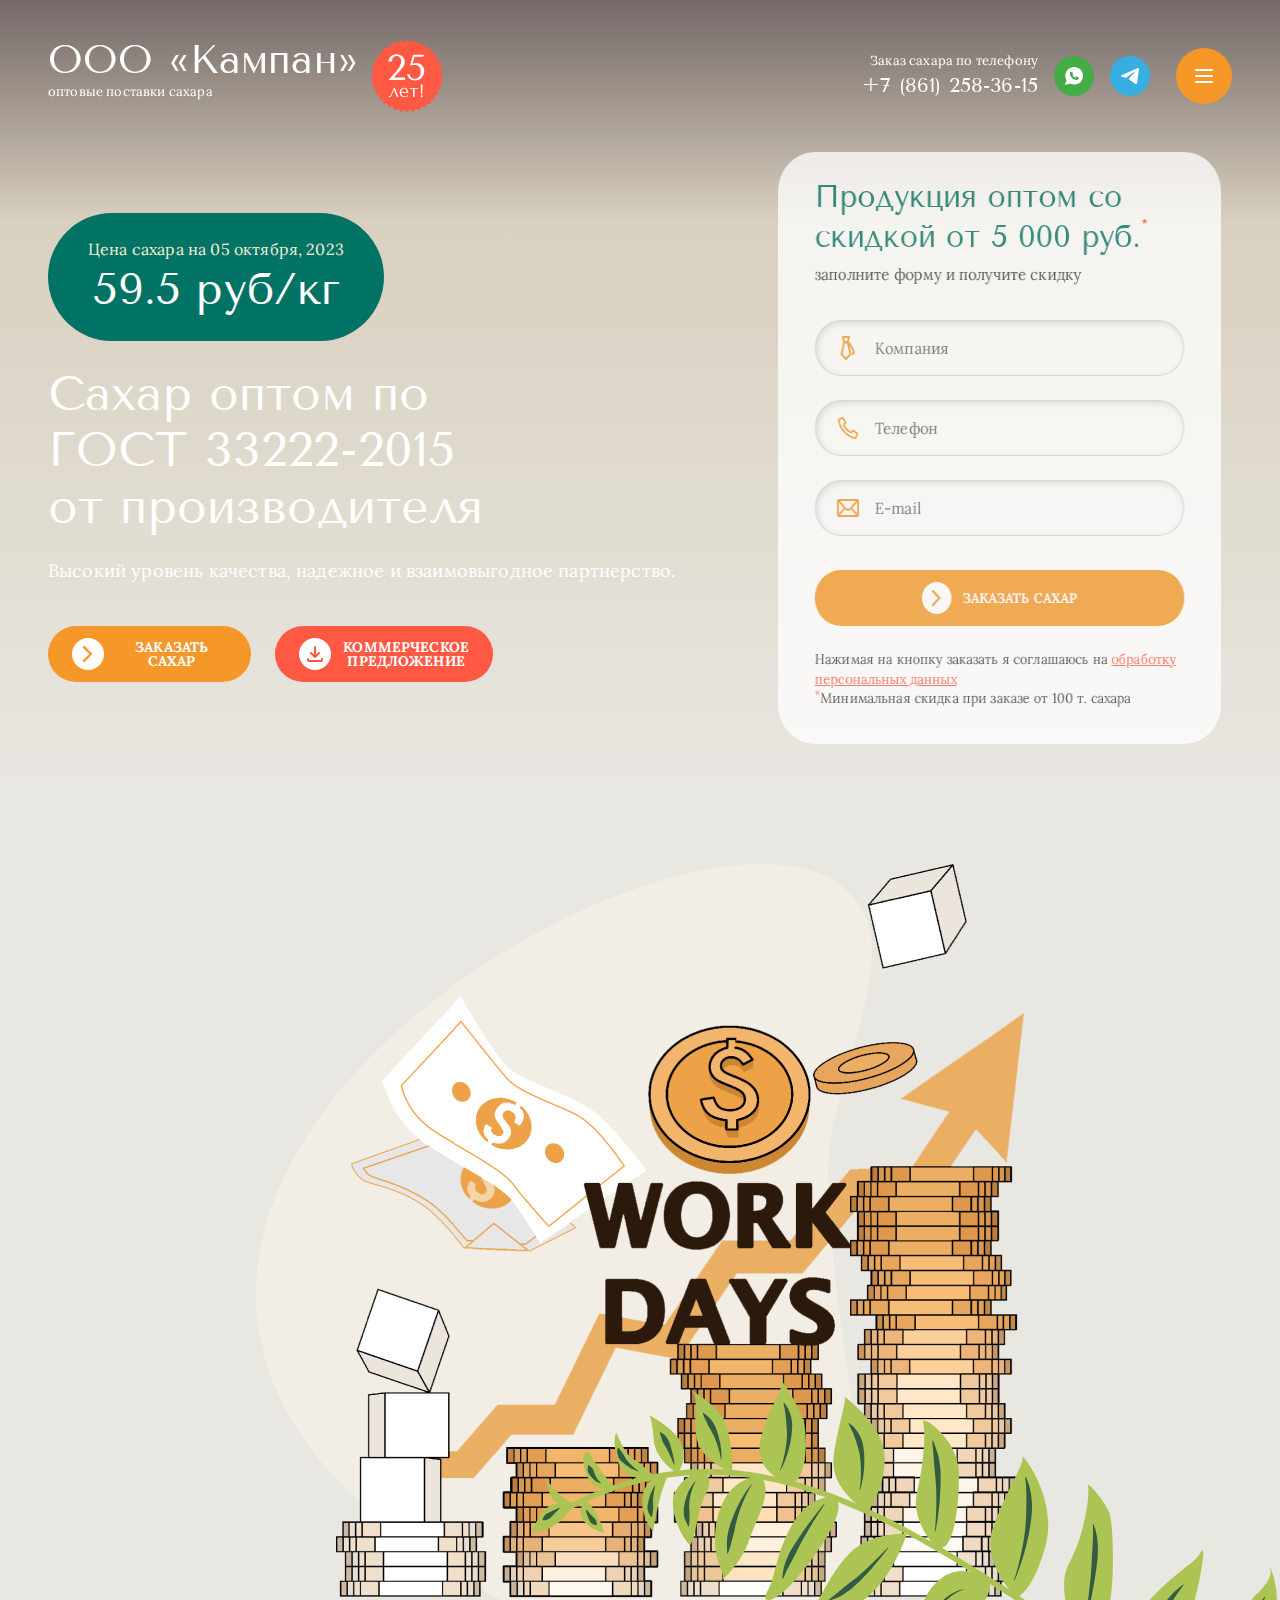
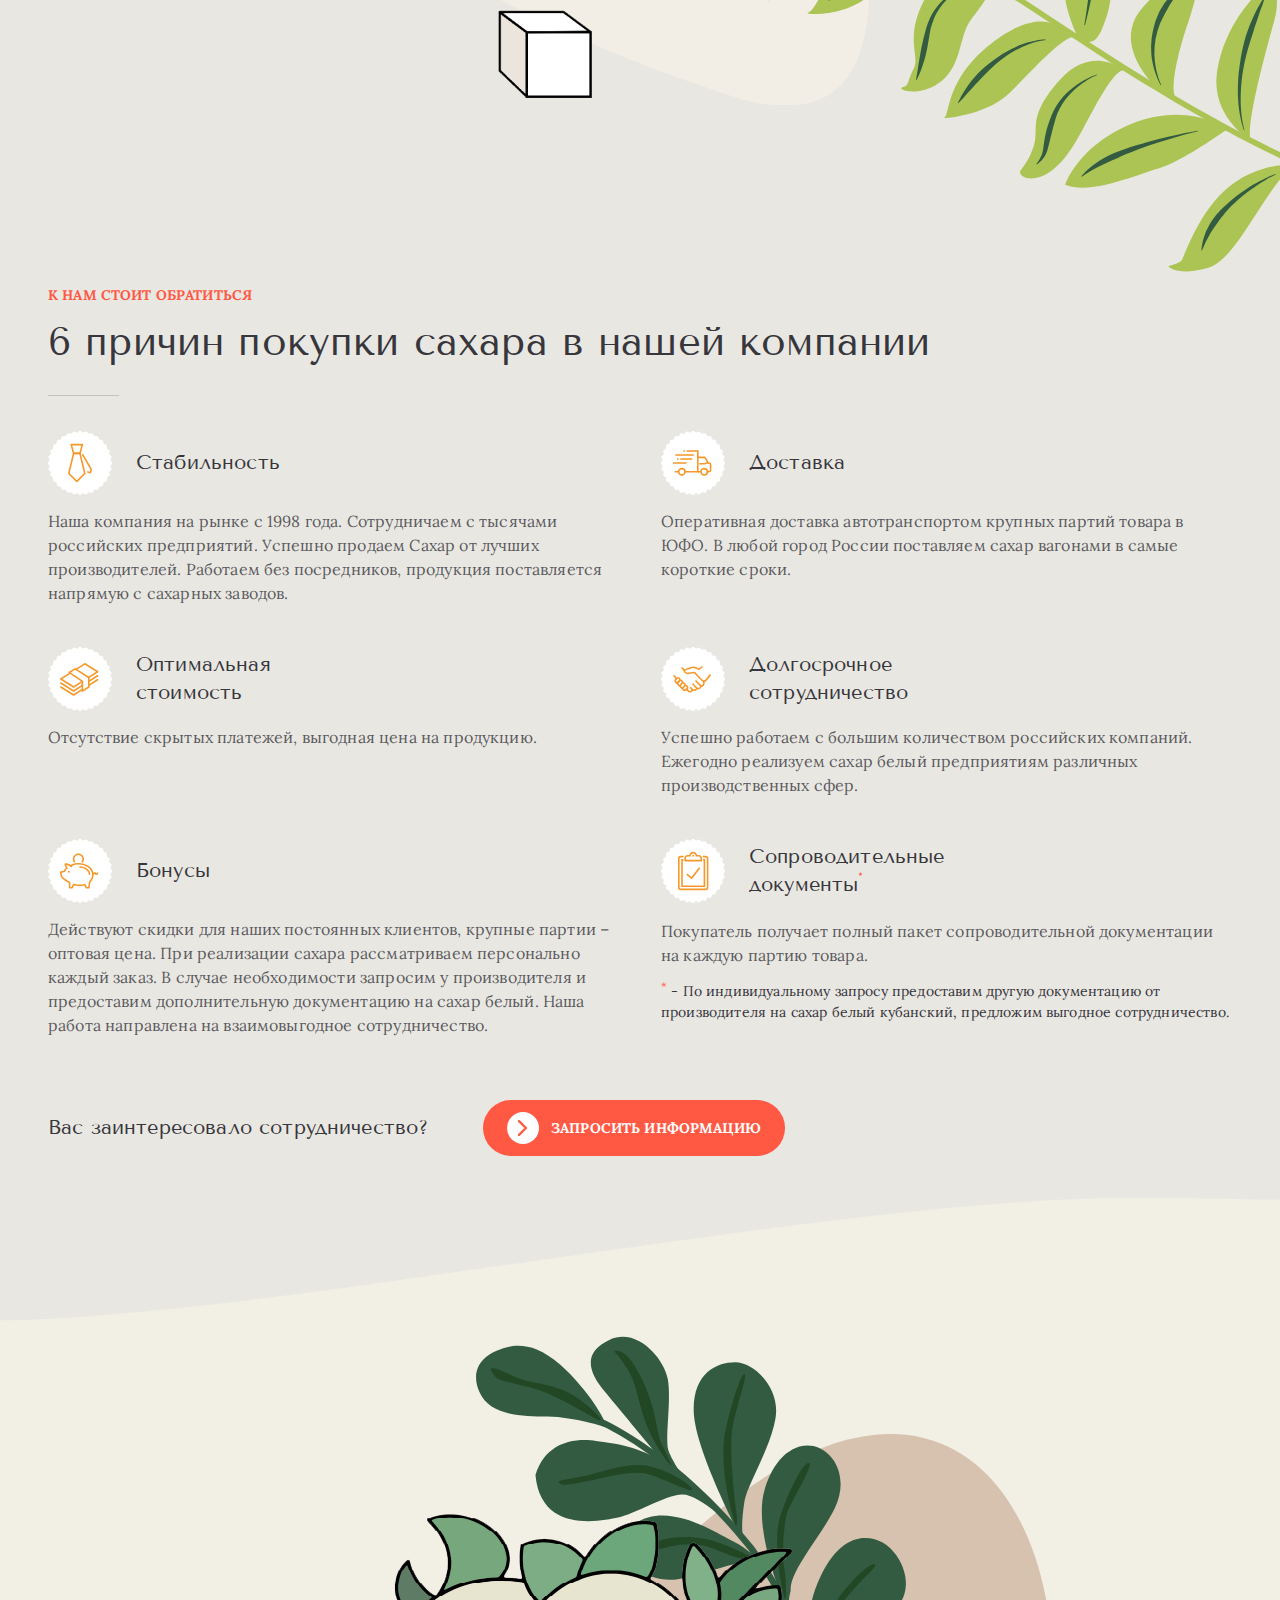
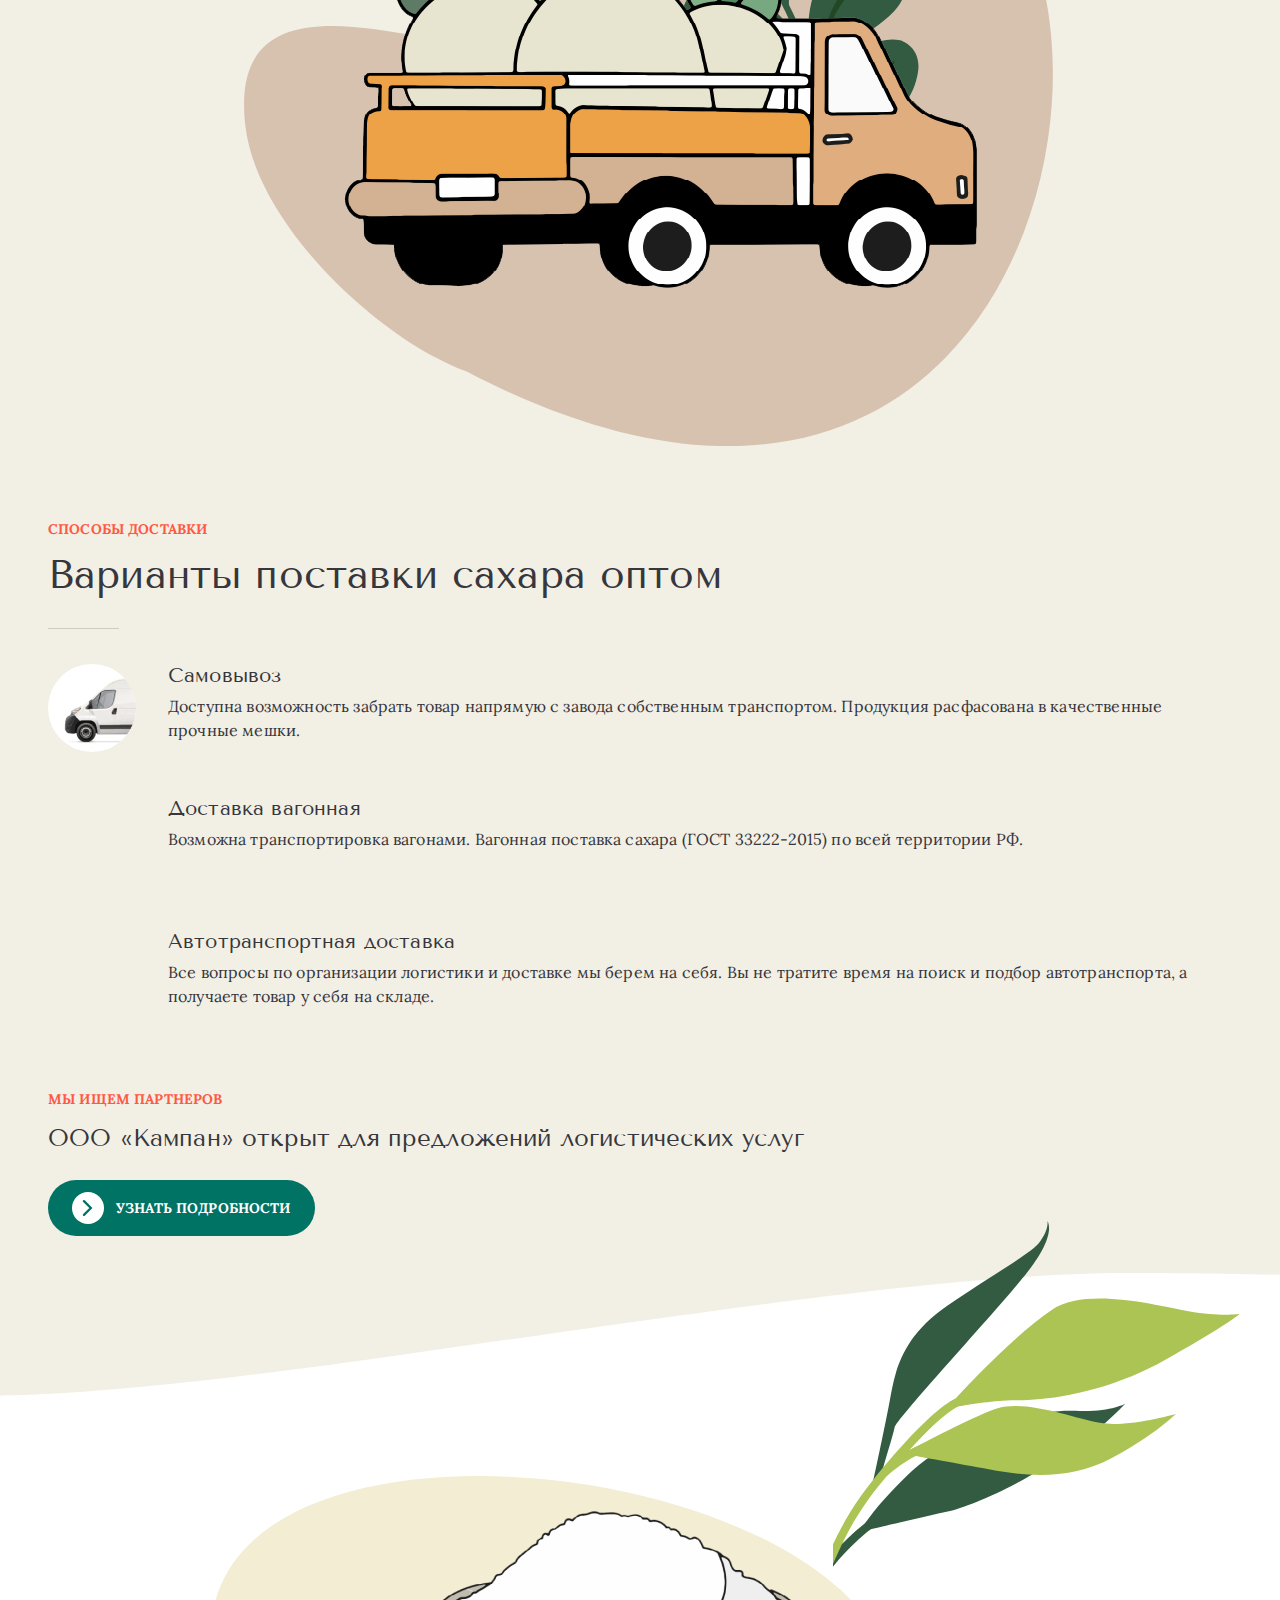
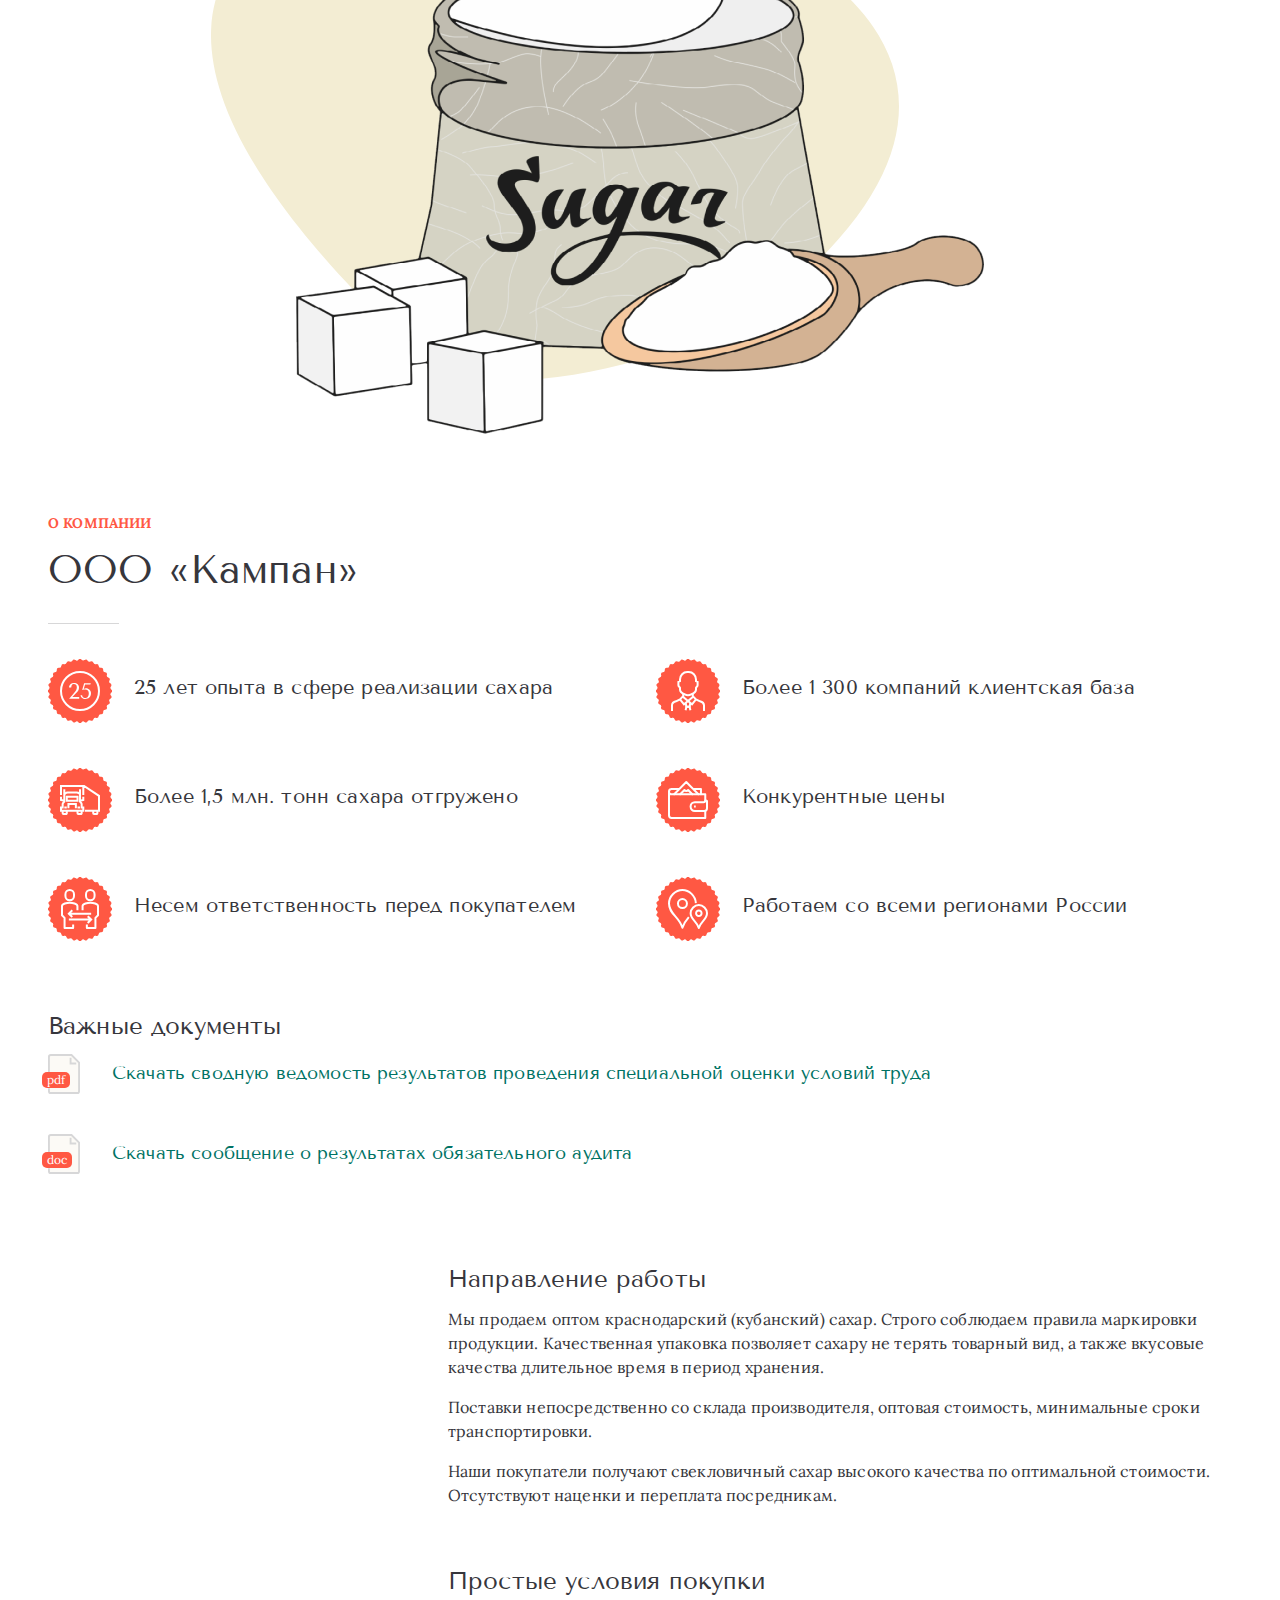
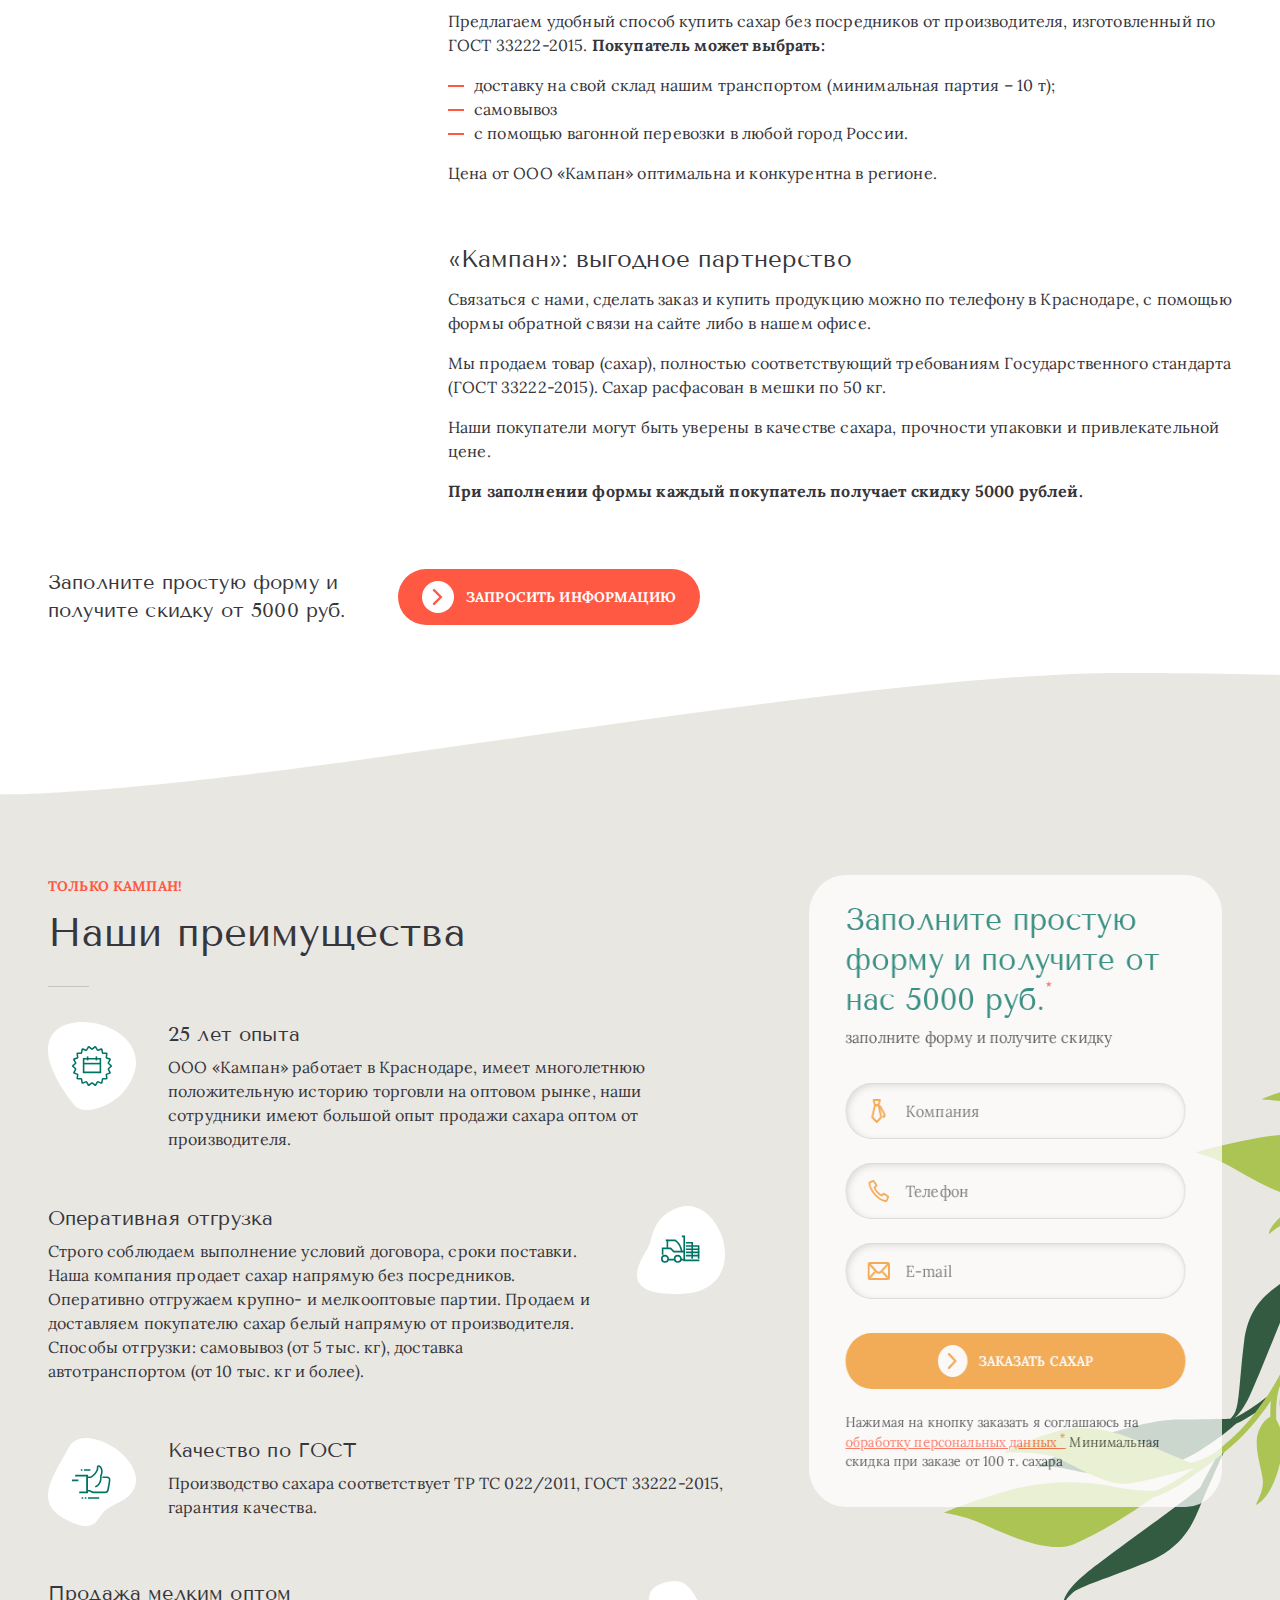
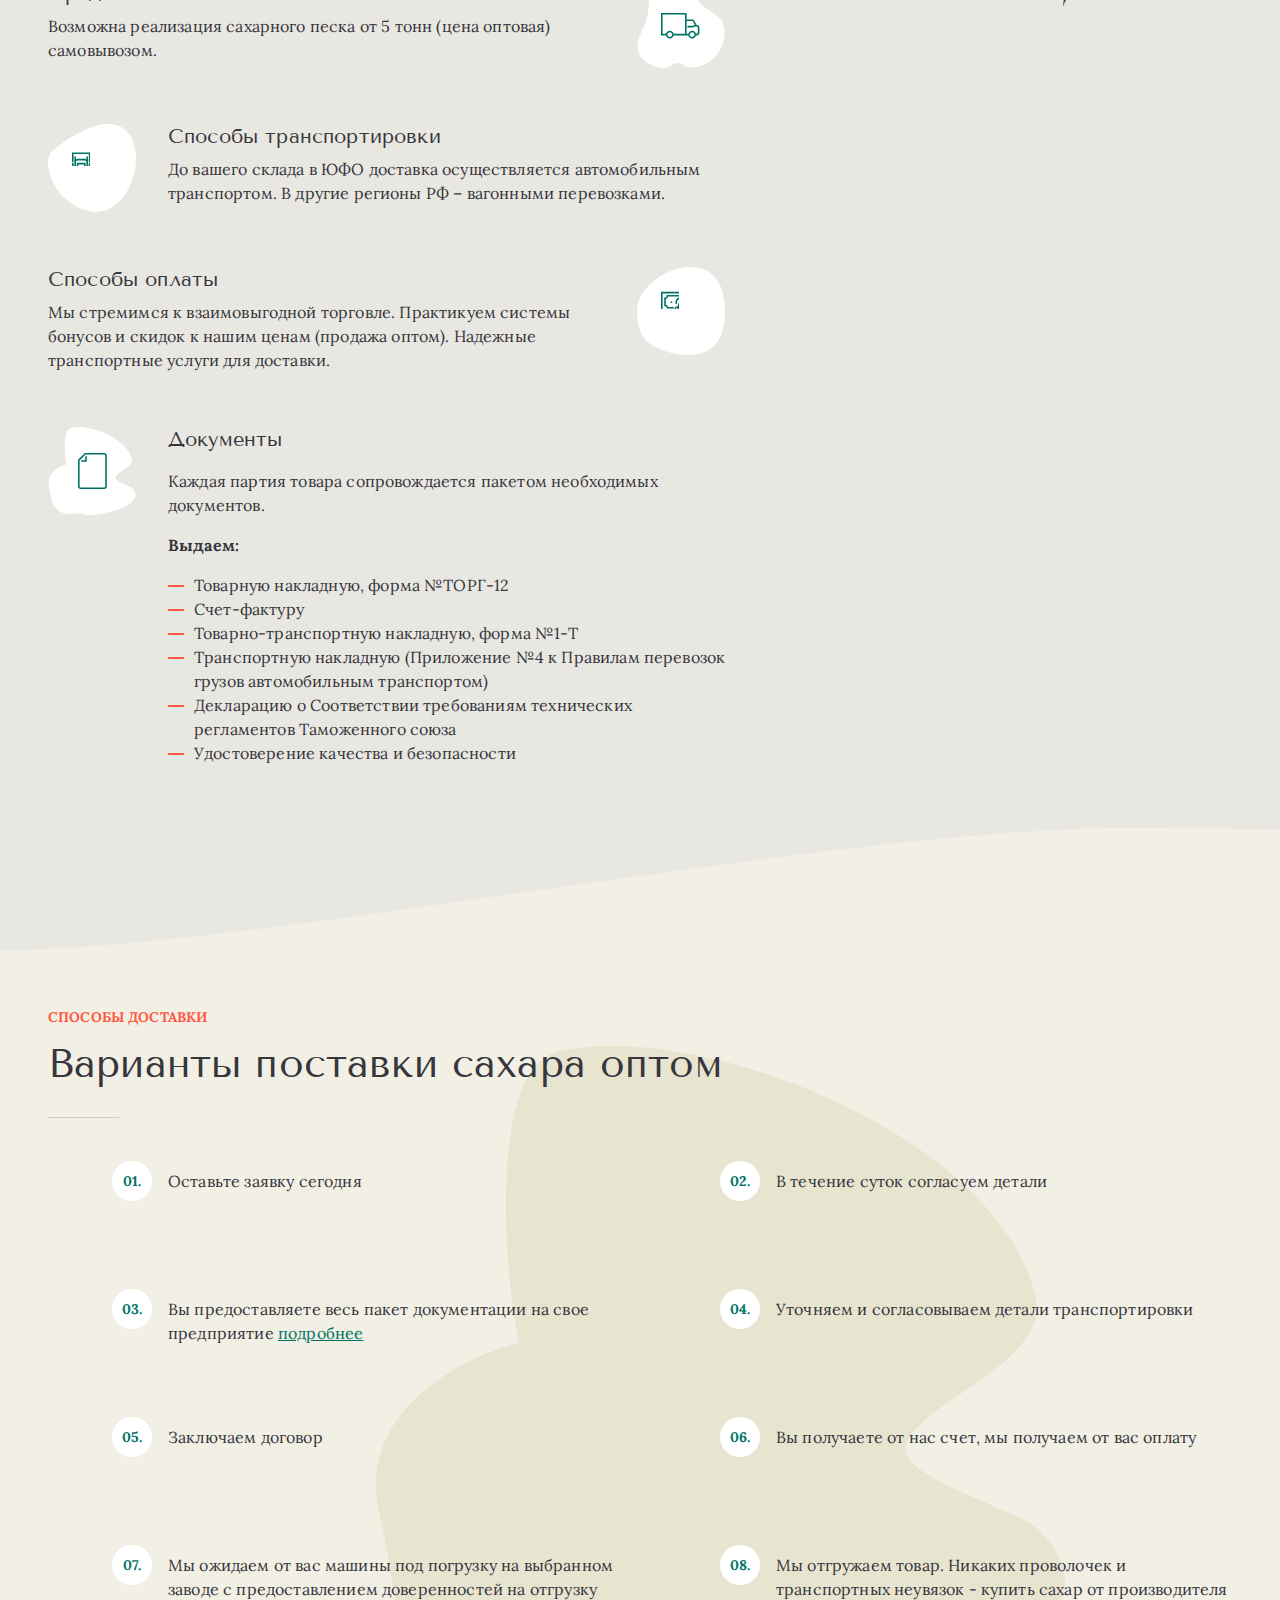
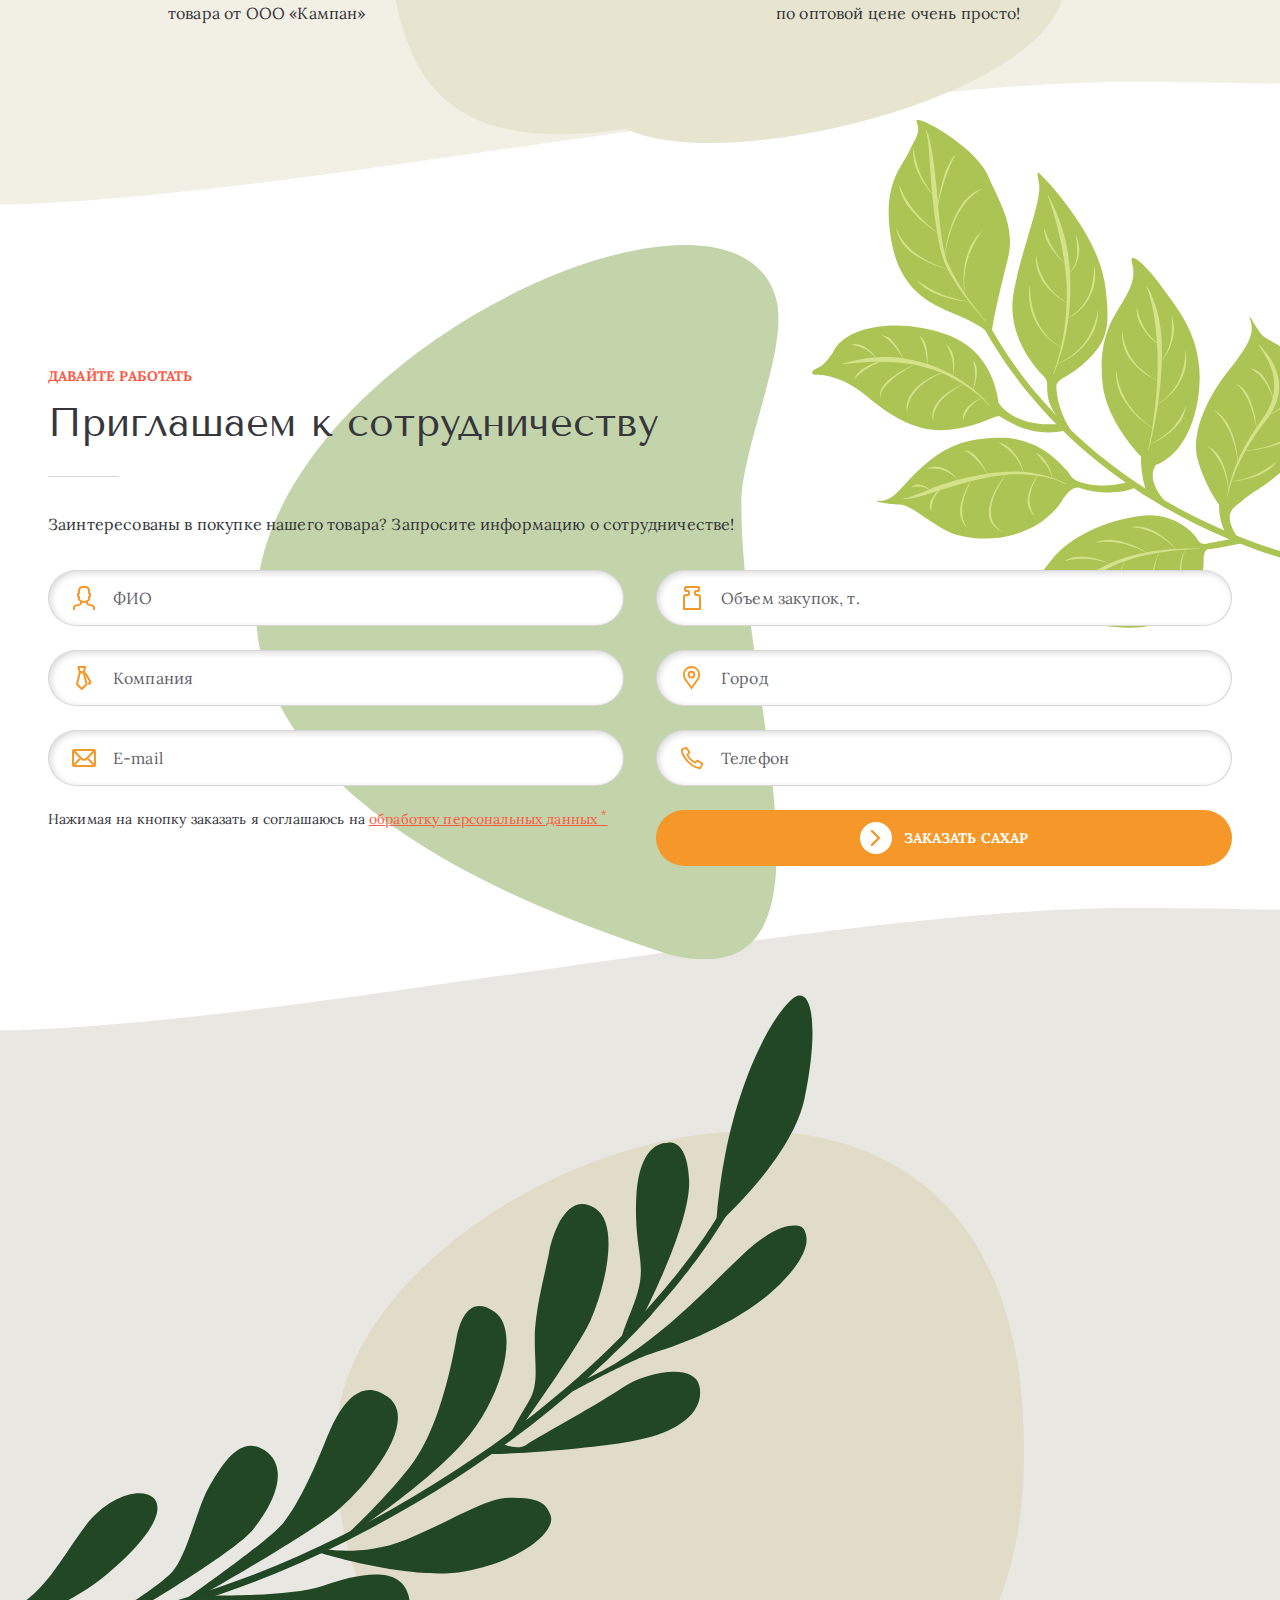
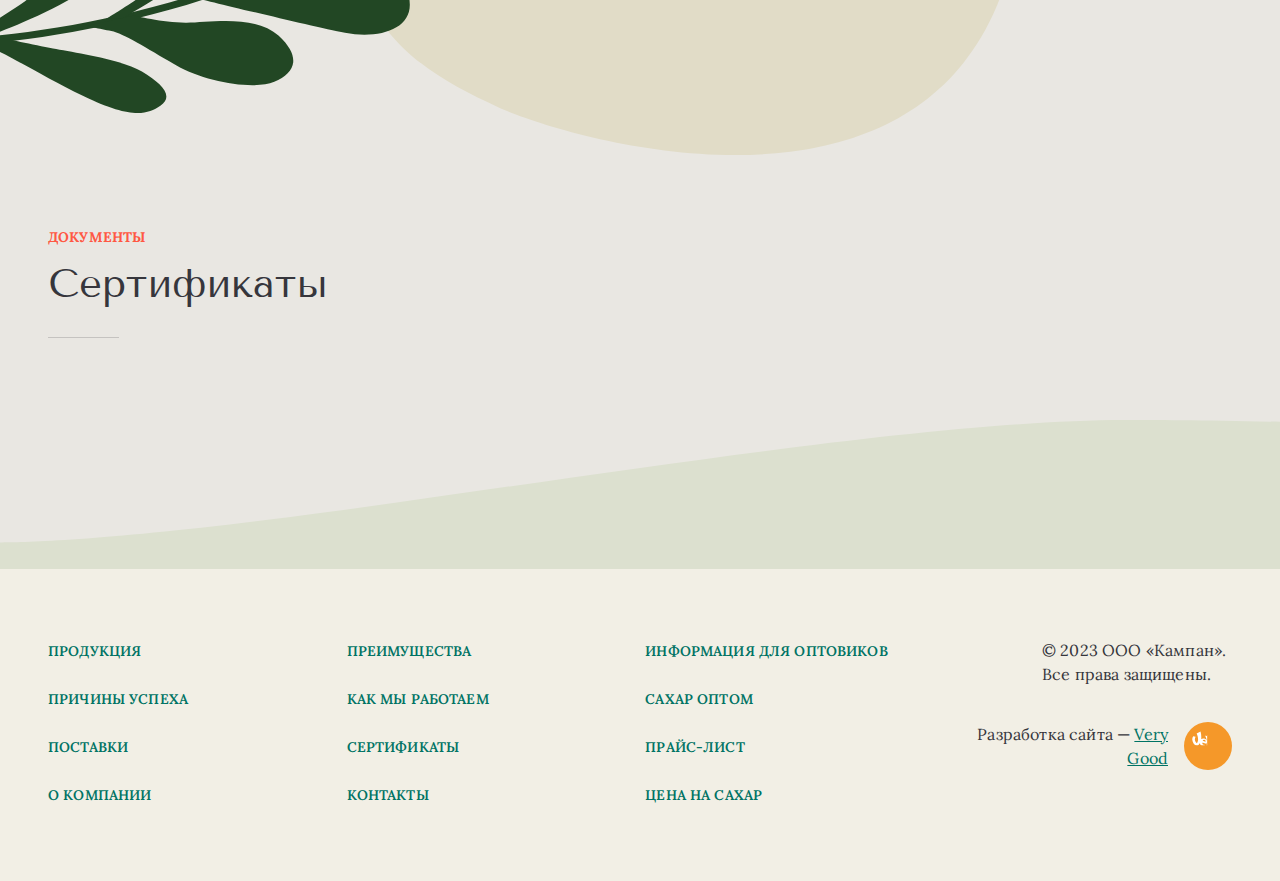
==== commit f90e6700: "+" ====
--- a/index.html
+++ b/index.html
@@ -1703,23 +1703,26 @@
     </section>
 
     <!-- Секция "Документы" -->
-    <!-- <section class="documents section">
+    <section class="documents section">
       <div class="wrapper">
         <div class="section__grid">
           <div class="section__item-left">
             <div class="composition" id="composition-6">
-
-              <img src="./img/composition/6.png" alt="картинка" class="composition__image" loading="lazy" width="704">
-
-
-              <svg class="composition__bg" width="688" height="624" viewBox="0 0 688 624" fill="none"
+              <div class="composition__main-group">
+                <div class="composition__image--wrap">
+                  <img class="composition__image" src="./img/composition/6.png" alt="картинка"  loading="lazy">
+                </div>
+
+
+
+              <svg class="composition__bg" viewBox="0 0 688 624" fill="none"
                 xmlns="http://www.w3.org/2000/svg">
                 <path
                   d="M161.663 575.949C77.8211 536.96 -0.000259384 492.402 -0.000257837 310.638C-0.00115126 37.9114 653.954 -208.348 686.441 275.279C718.931 758.91 233.526 609.366 161.663 575.949Z"
                   fill="#E1DCC7" />
               </svg>
-
-              <svg class="composition__branch" width="1205" height="981" viewBox="0 0 1205 981" fill="none"
+              <div class="composition__branch">
+              <svg class="composition__branch-inner" viewBox="0 0 1205 981" fill="none"
                 xmlns="http://www.w3.org/2000/svg">
                 <path
                   d="M1.95438 687.775C2.46092 688.516 3.25334 689.063 4.20983 689.231C4.92191 689.357 76.5607 701.719 182.939 695.794C281.086 690.329 429.841 667.743 581.142 591.19C732.374 514.672 828.955 427.425 883.345 367.709C942.392 302.88 965.975 255.402 966.208 254.929C967.048 253.212 966.336 251.138 964.624 250.298C962.905 249.456 960.832 250.165 959.991 251.88C959.764 252.346 936.478 299.146 877.994 363.302C824.014 422.517 728.154 509.048 578.016 585.011C427.87 660.979 280.209 683.419 182.778 688.864C77.141 694.769 6.12337 682.531 5.41771 682.406C3.53361 682.075 1.73862 683.335 1.40663 685.214C1.23798 686.145 1.46087 687.053 1.95438 687.775Z"
@@ -1764,6 +1767,9 @@
                   d="M216.371 688.618C216.371 688.618 299.198 661.533 344.065 623.892C388.931 586.252 401.908 559.215 390.736 547.976C379.564 536.738 346.523 544.634 323.342 575.147C300.162 605.66 287.836 633.65 257.343 654.482C226.85 675.314 191.048 691.841 191.048 691.841L214.178 690.116"
                   fill="#224724" />
               </svg>
+            </div>
+
+            </div>
 
 
 
@@ -1795,7 +1801,7 @@
         </div>
       </div>
       <span class="wave wave--silver"></span>
-    </section> -->
+    </section>
 
     <!-- <div class="section-group"> -->
     <!-- Секция "Контакты" -->
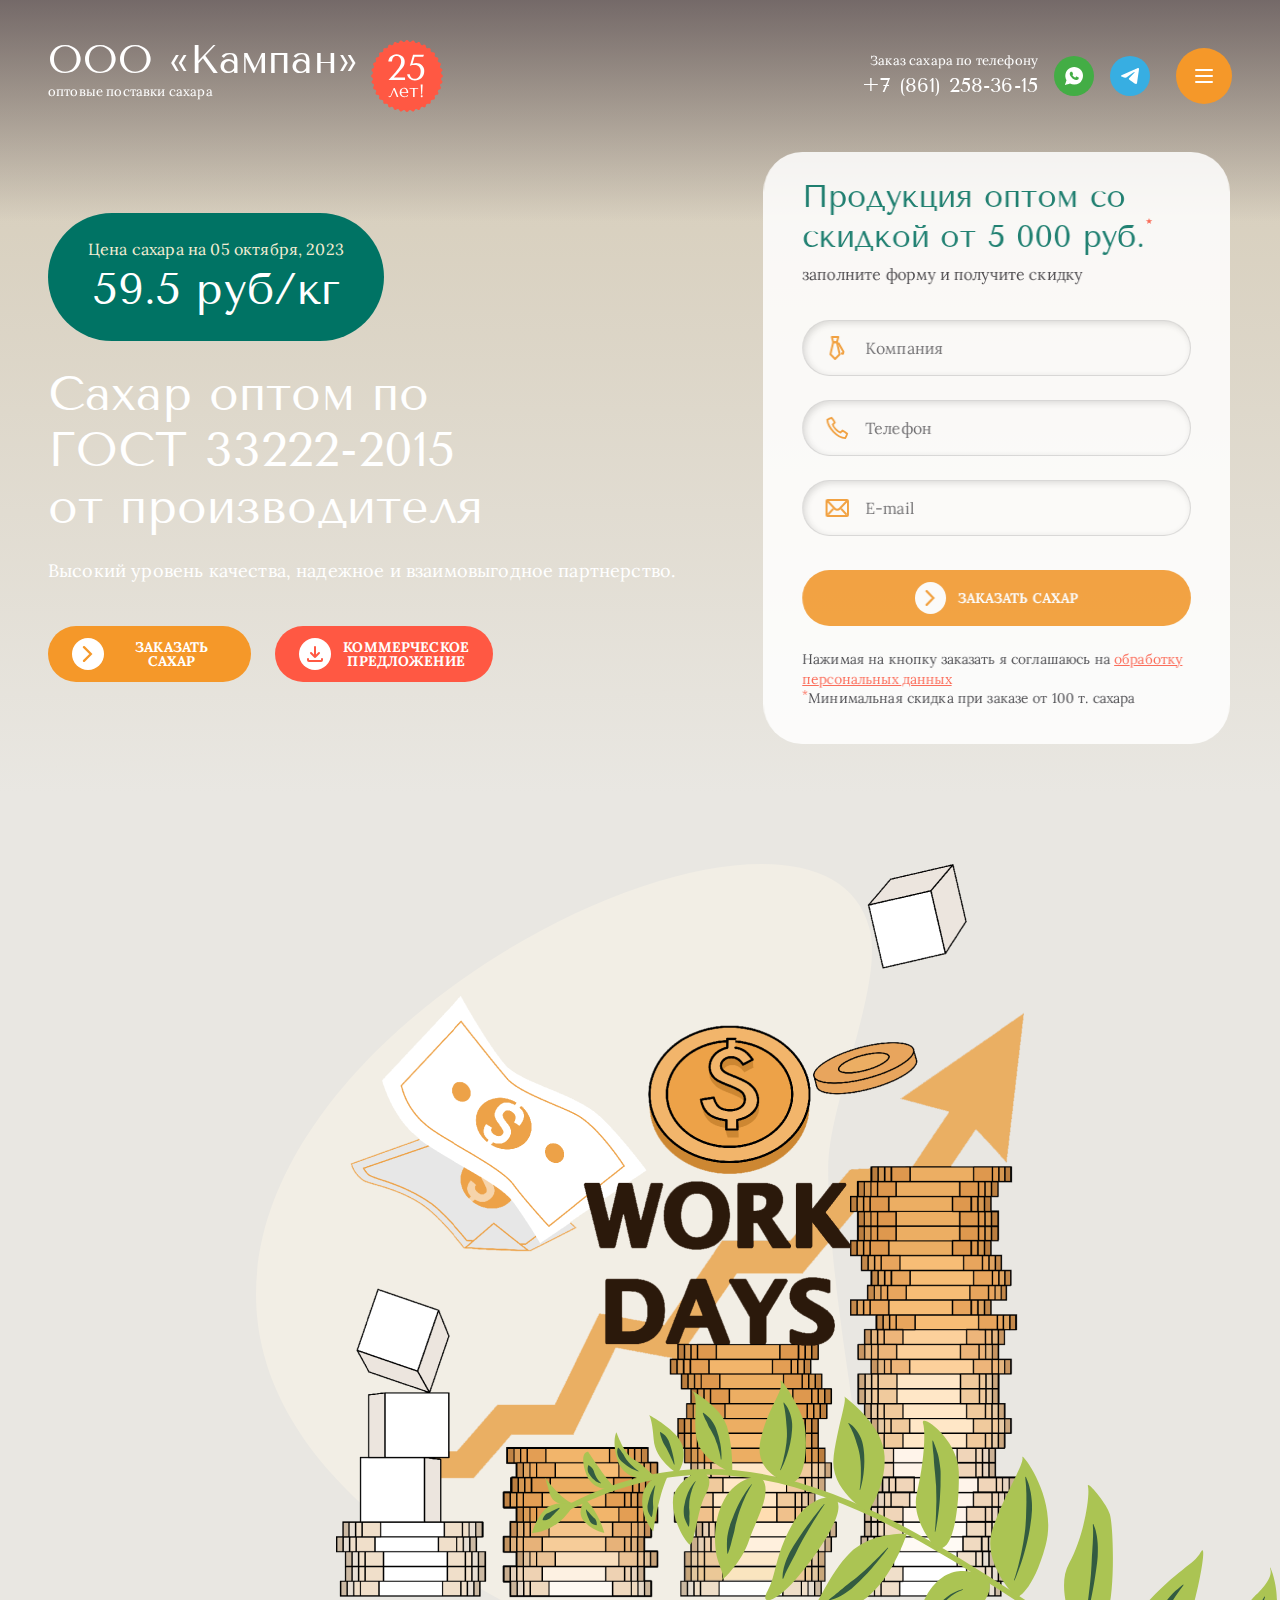
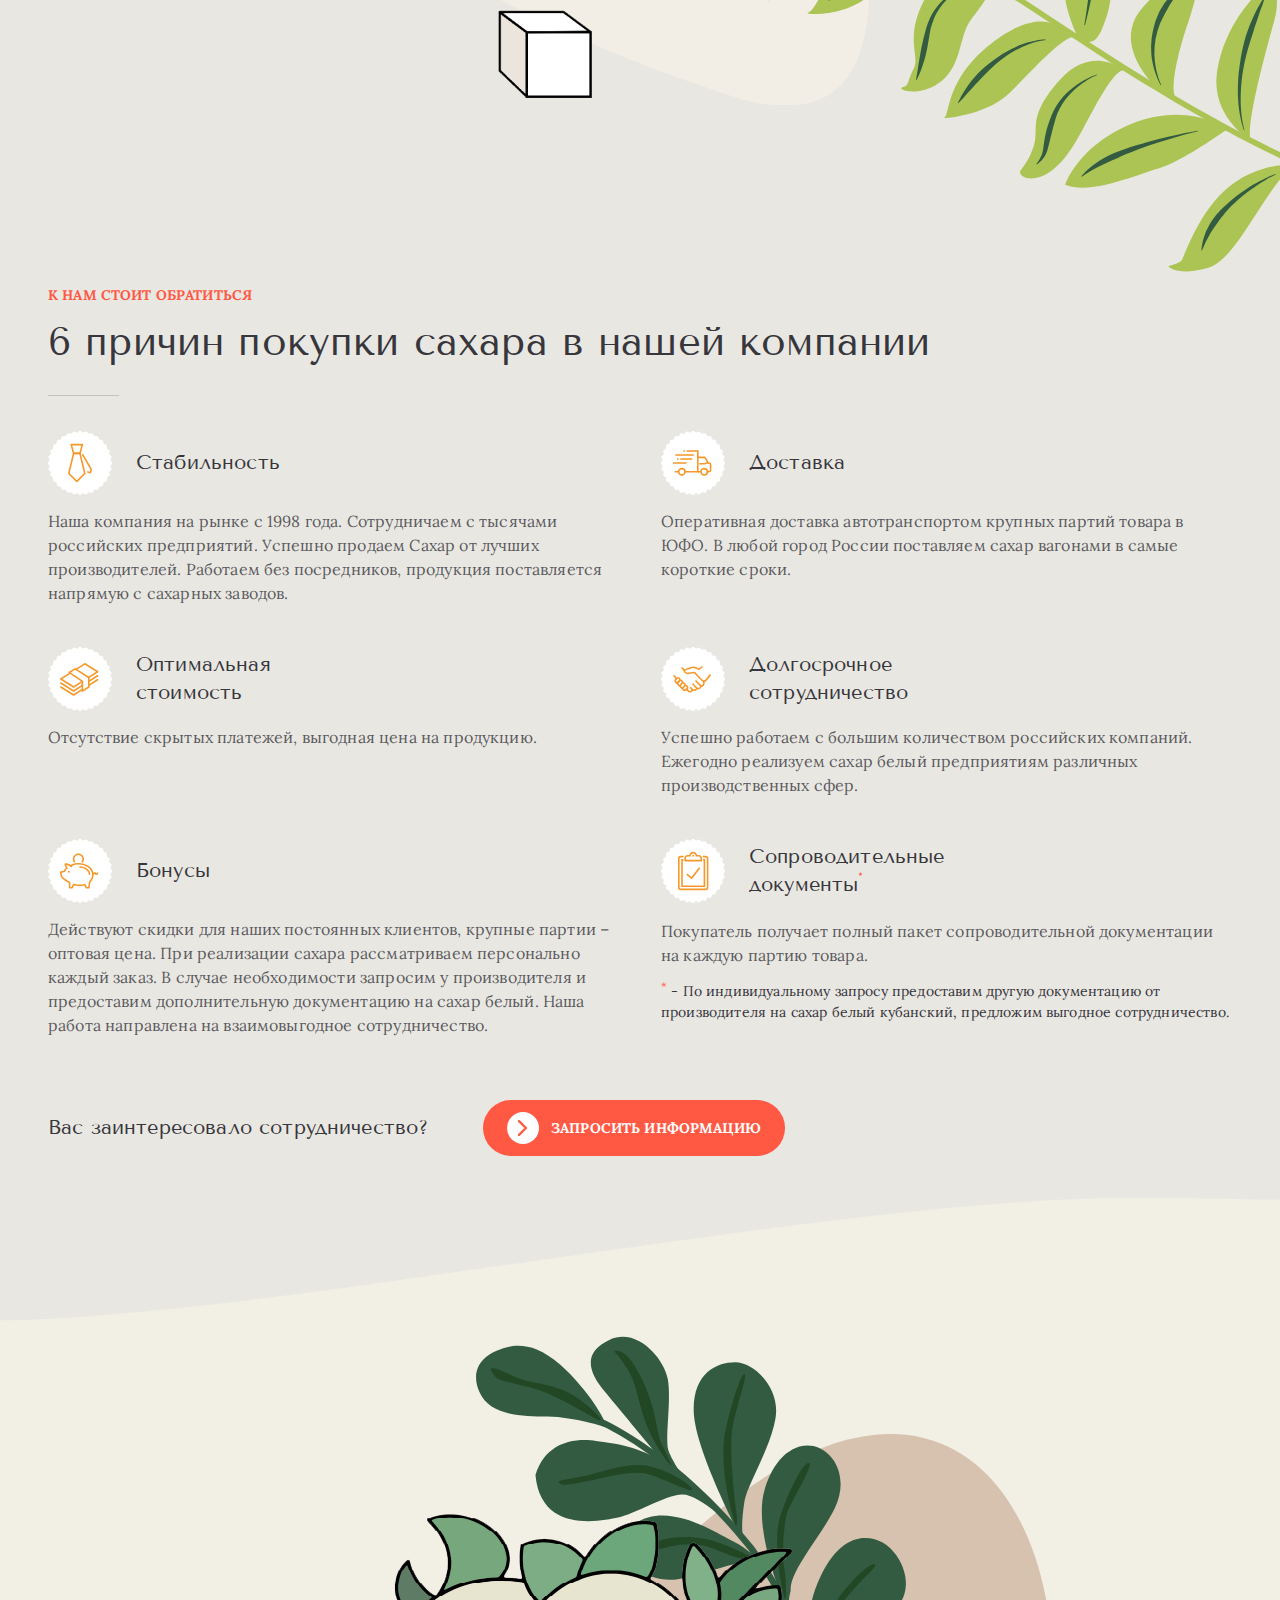
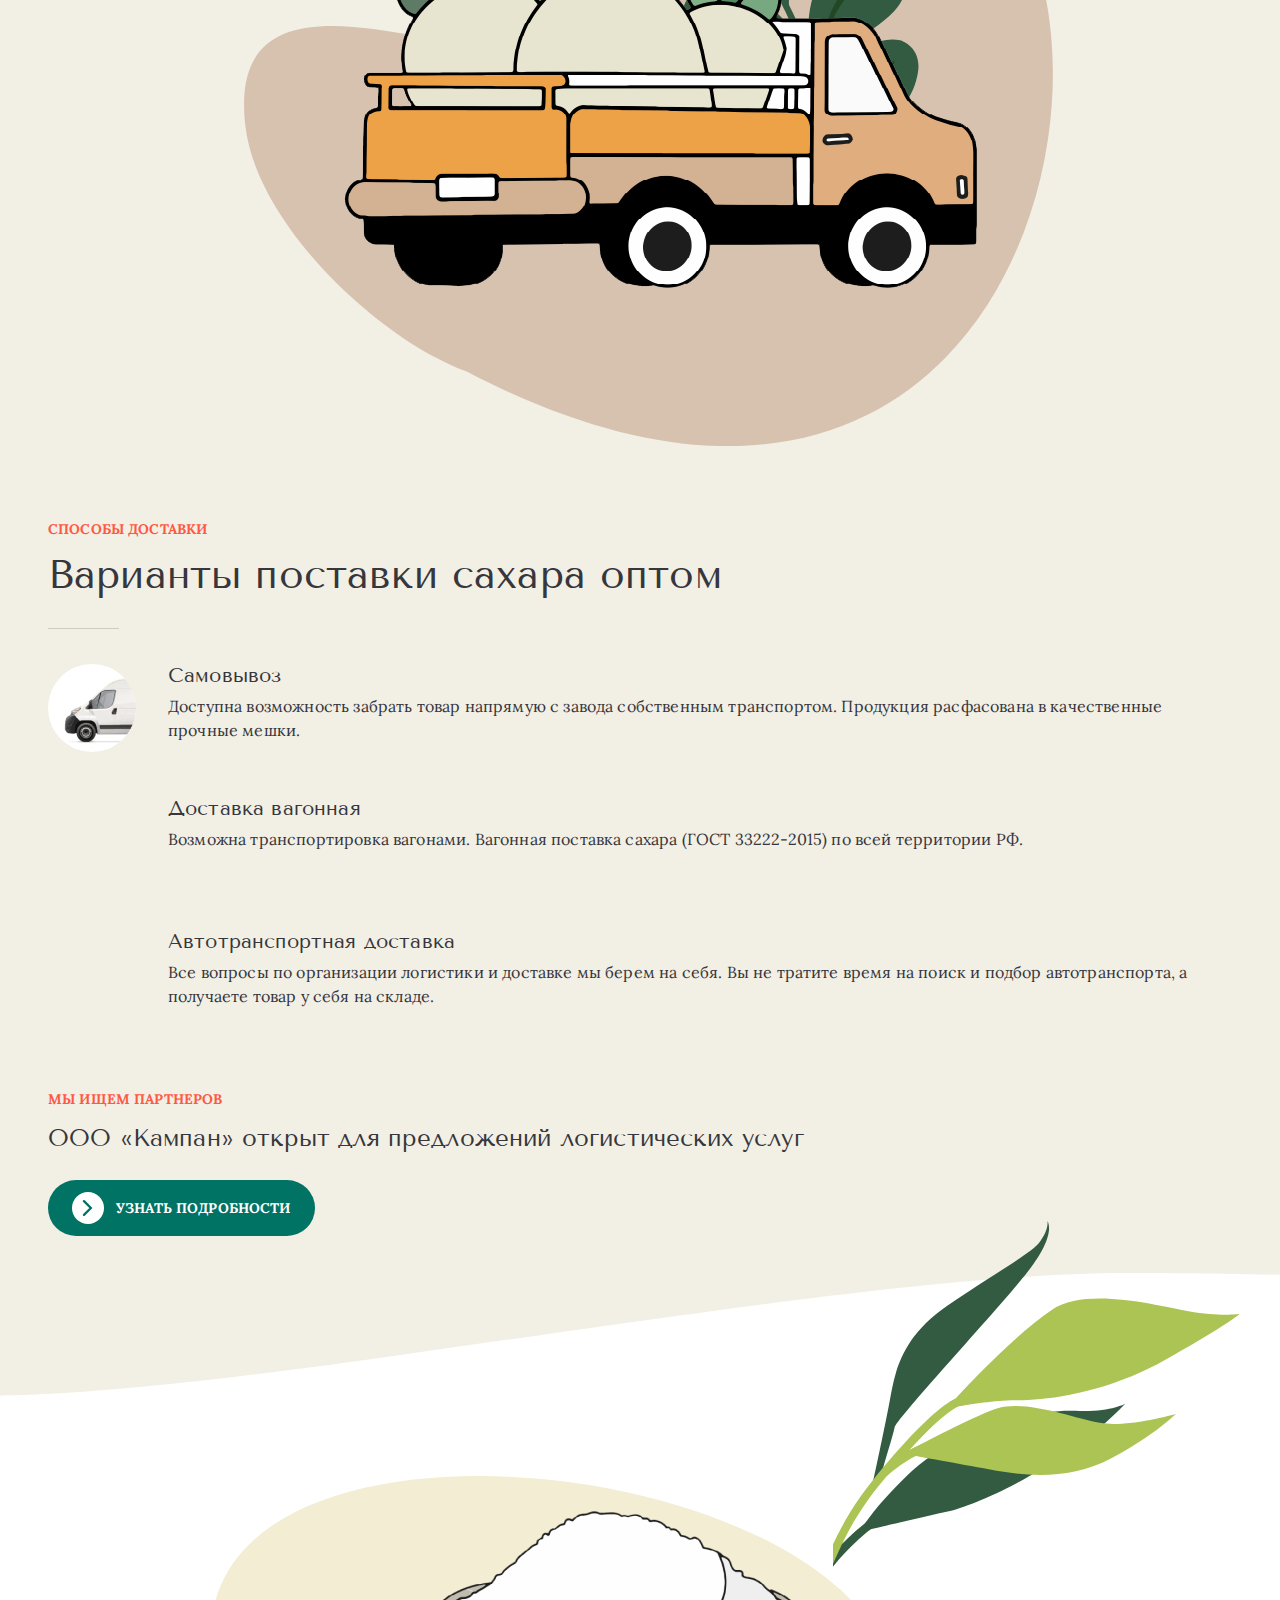
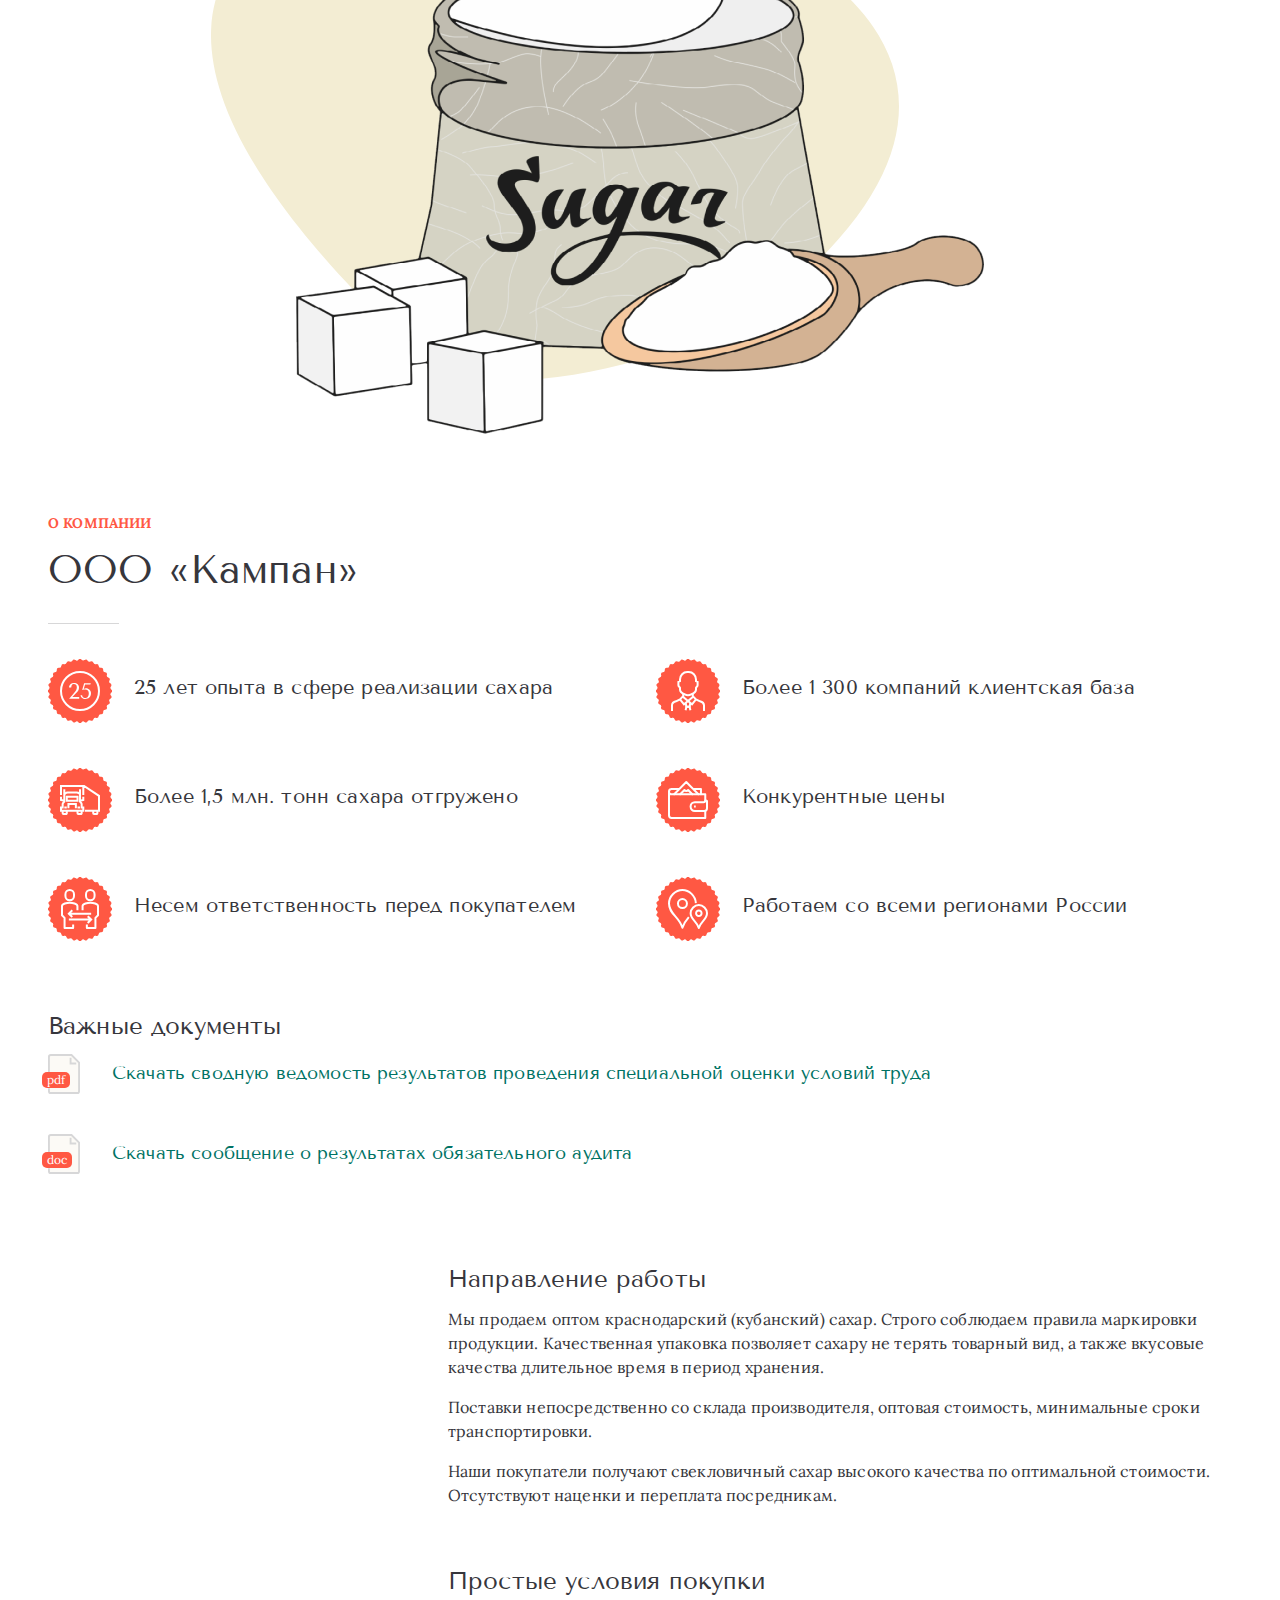
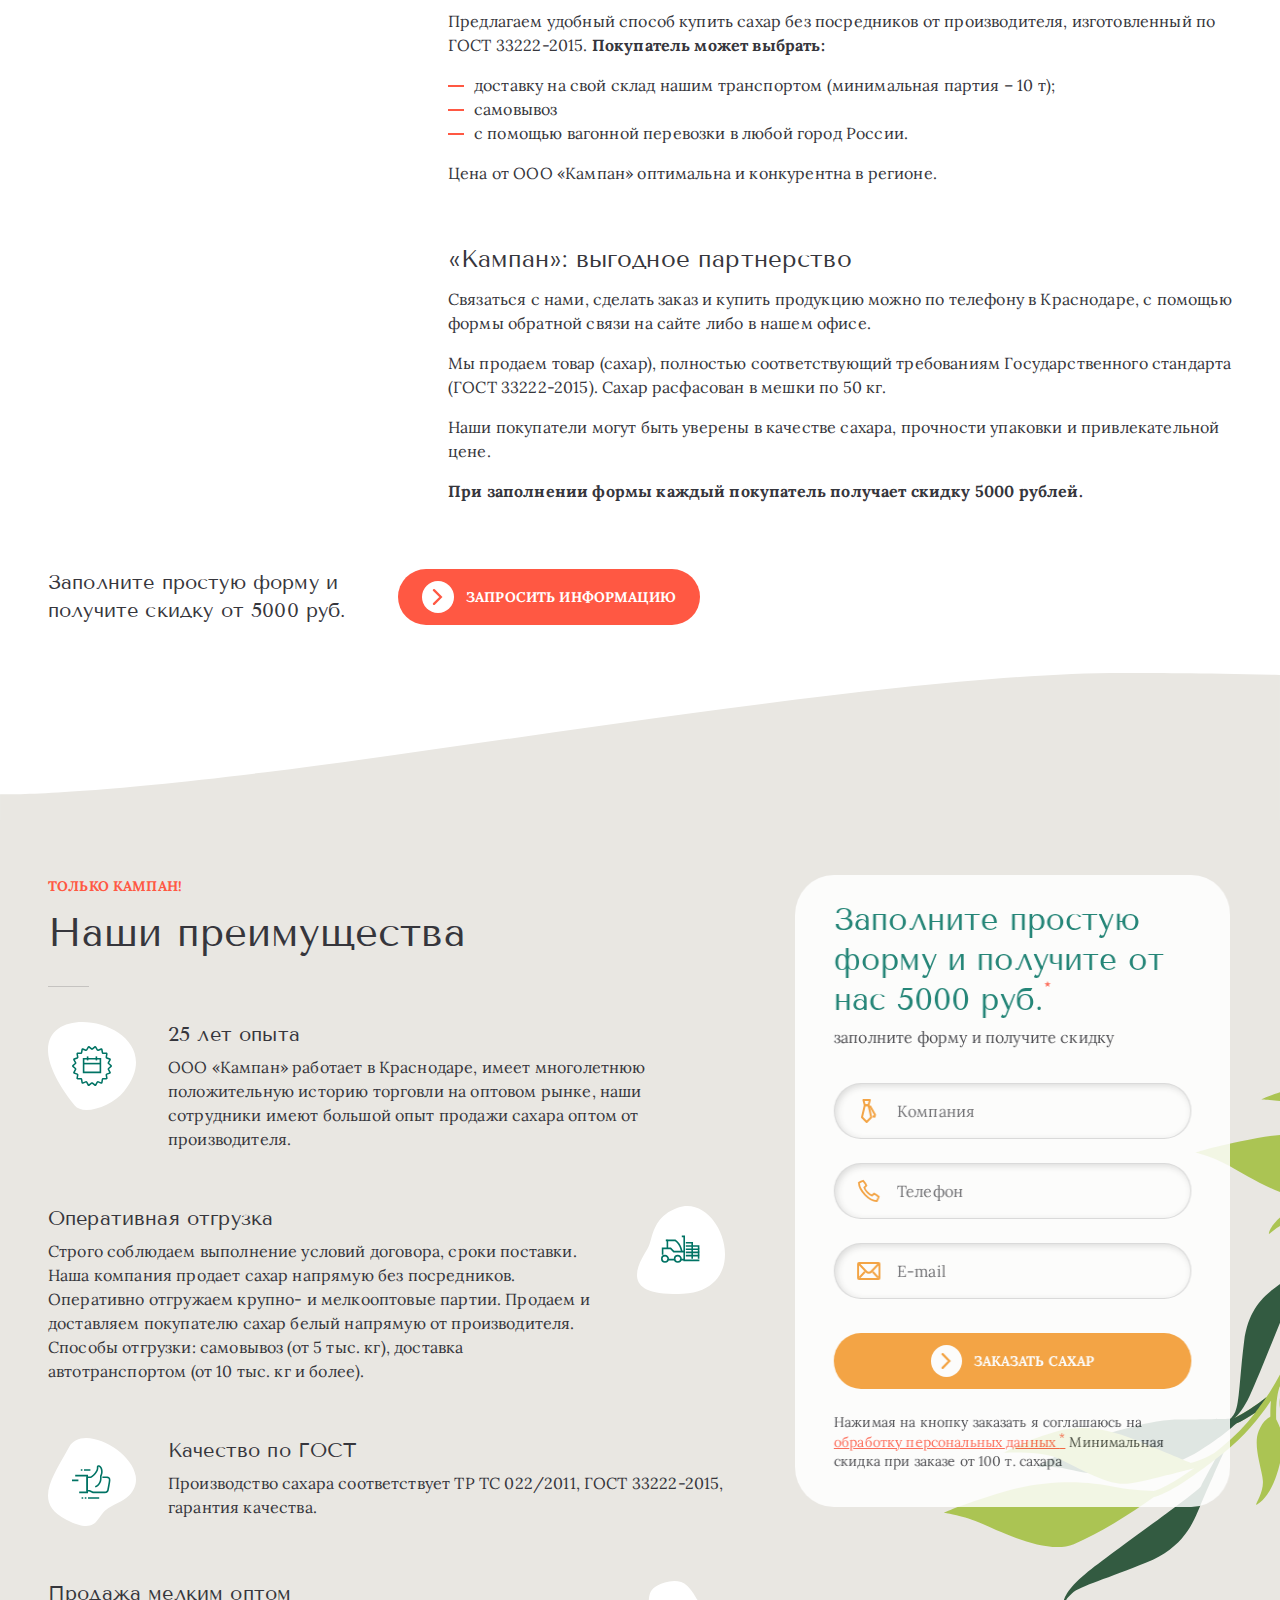
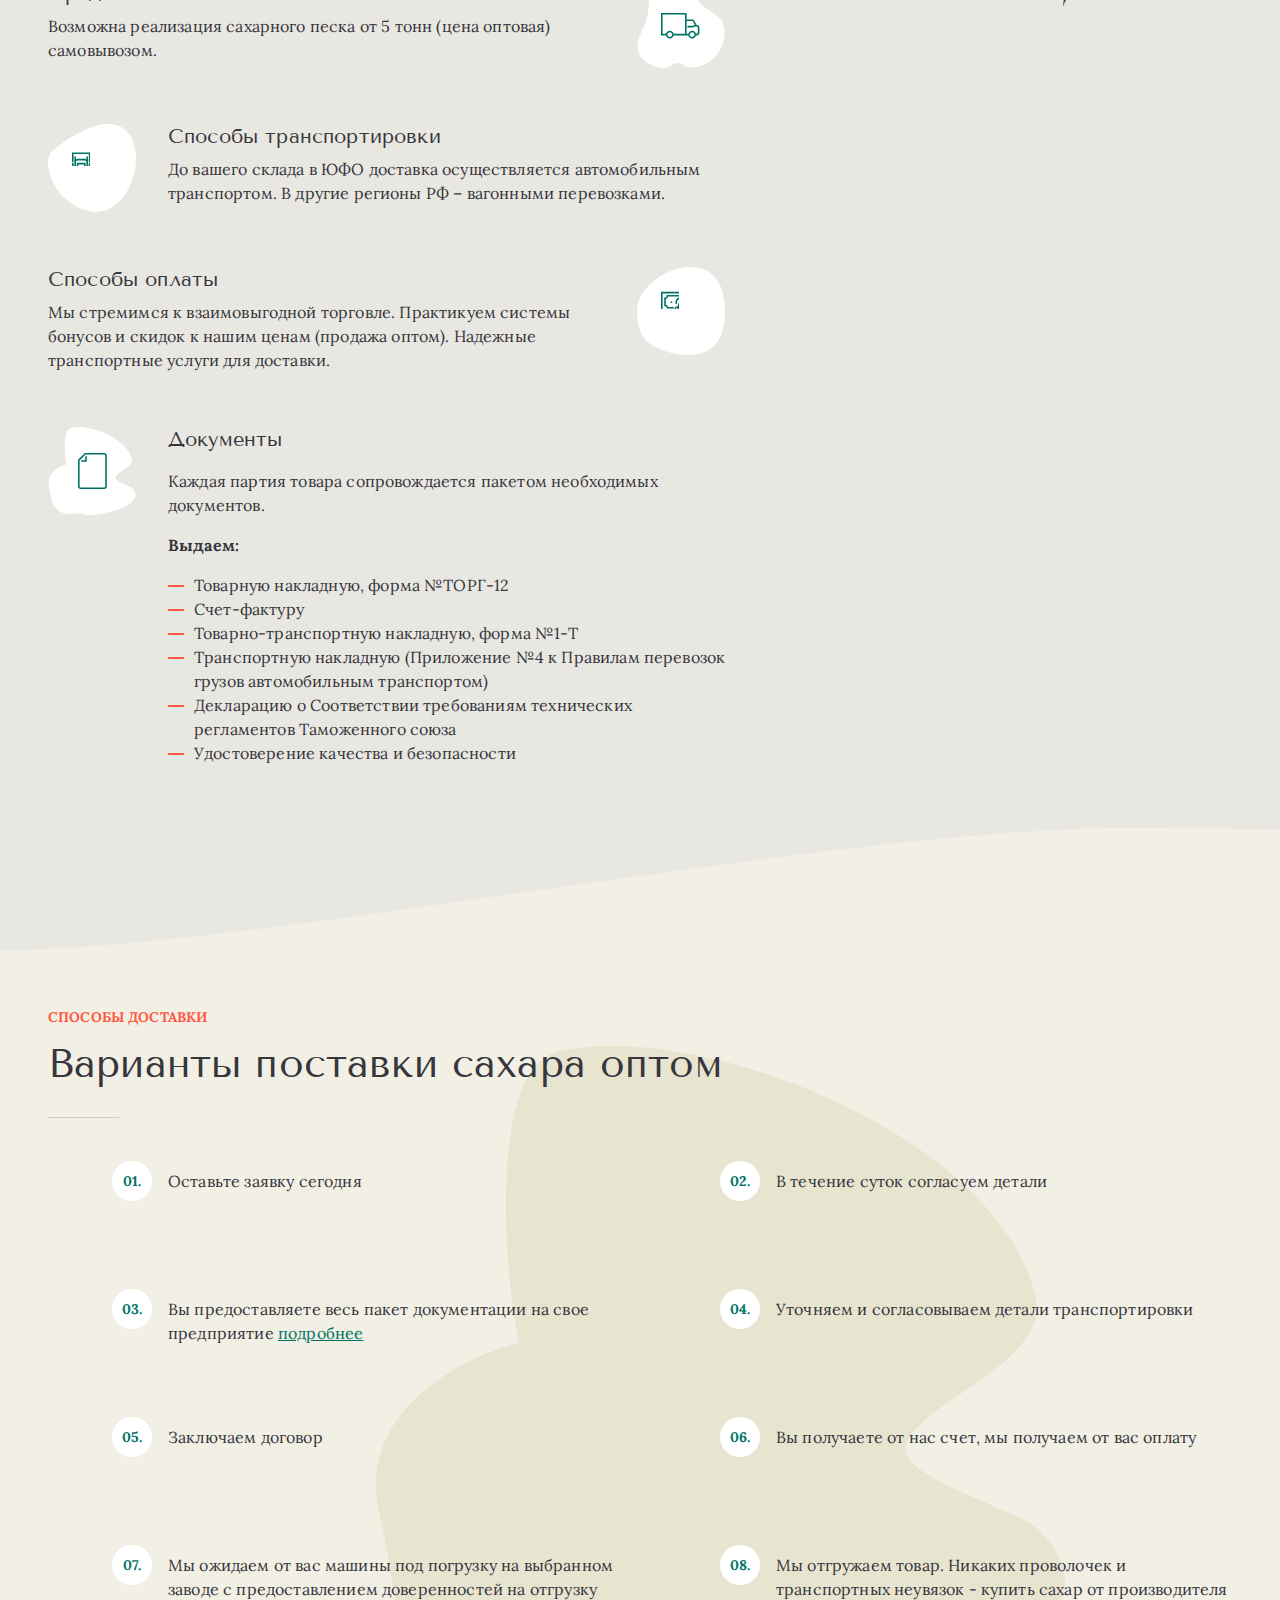
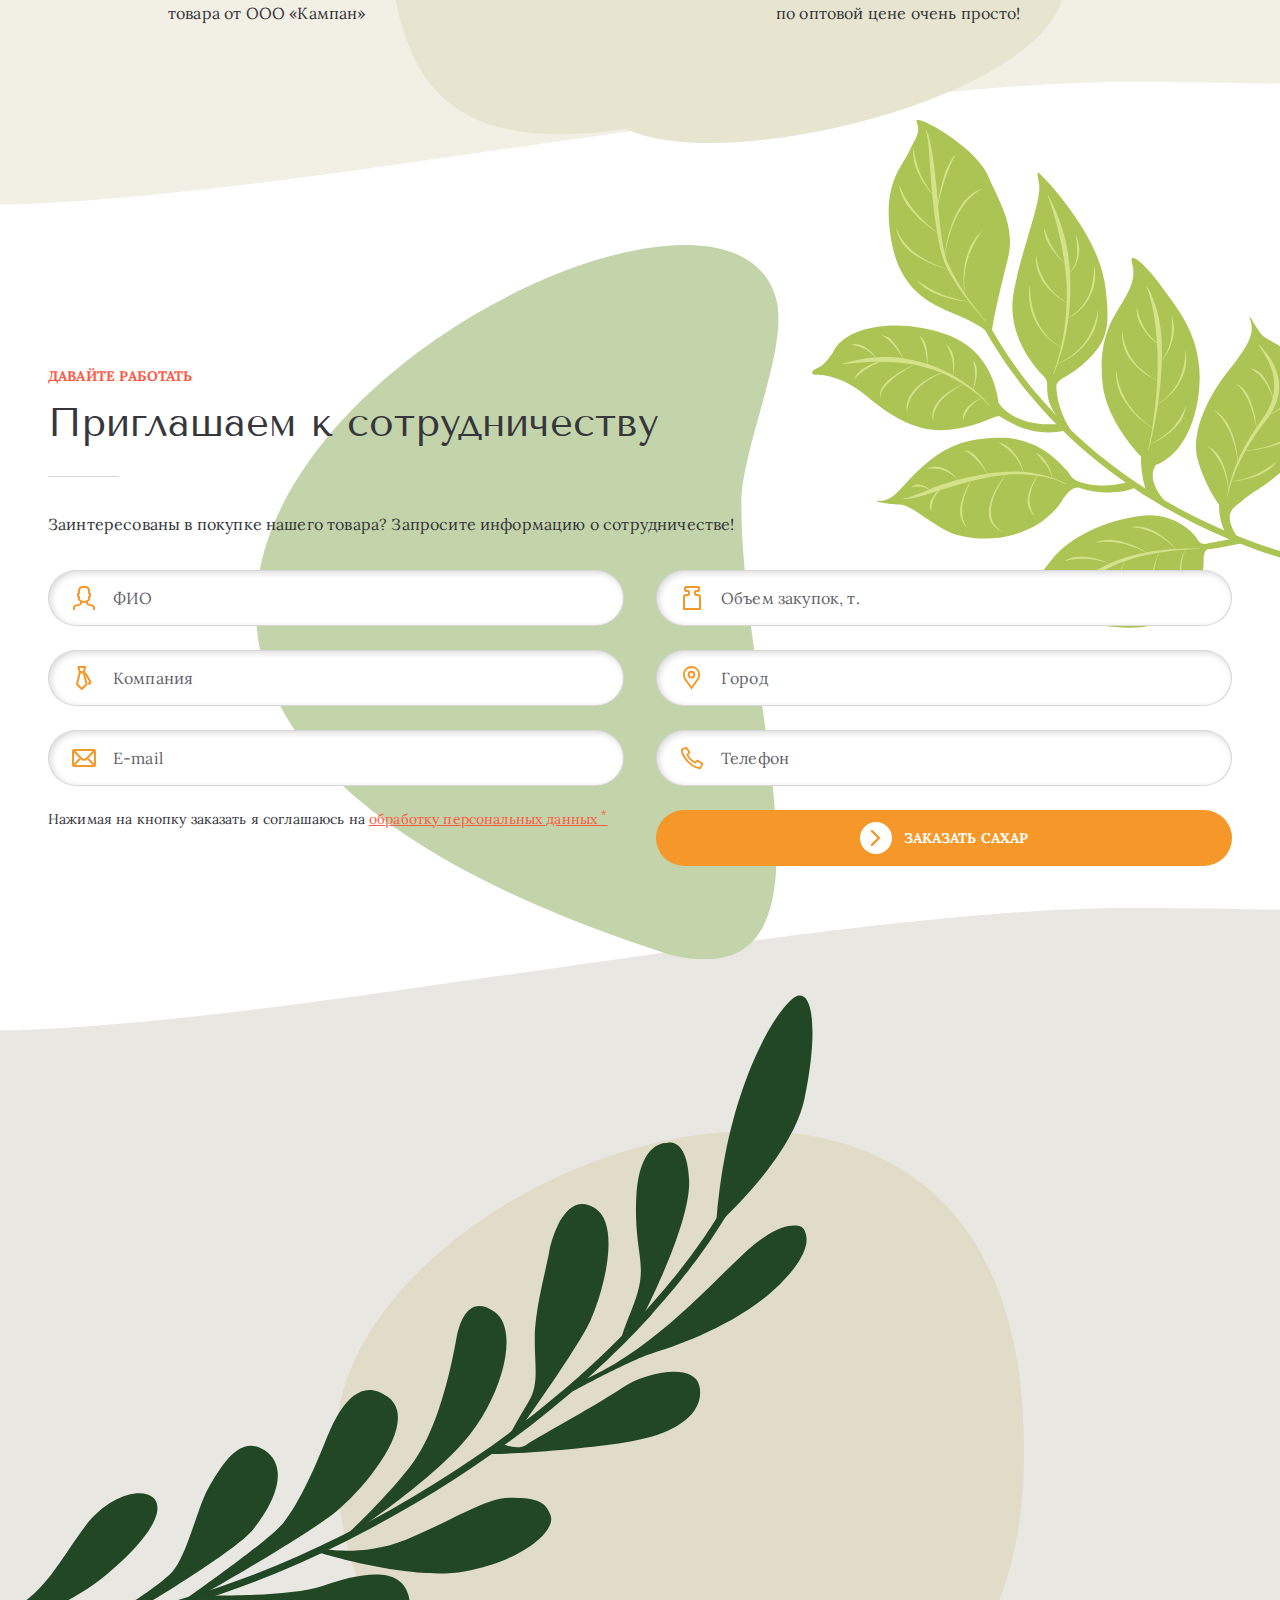
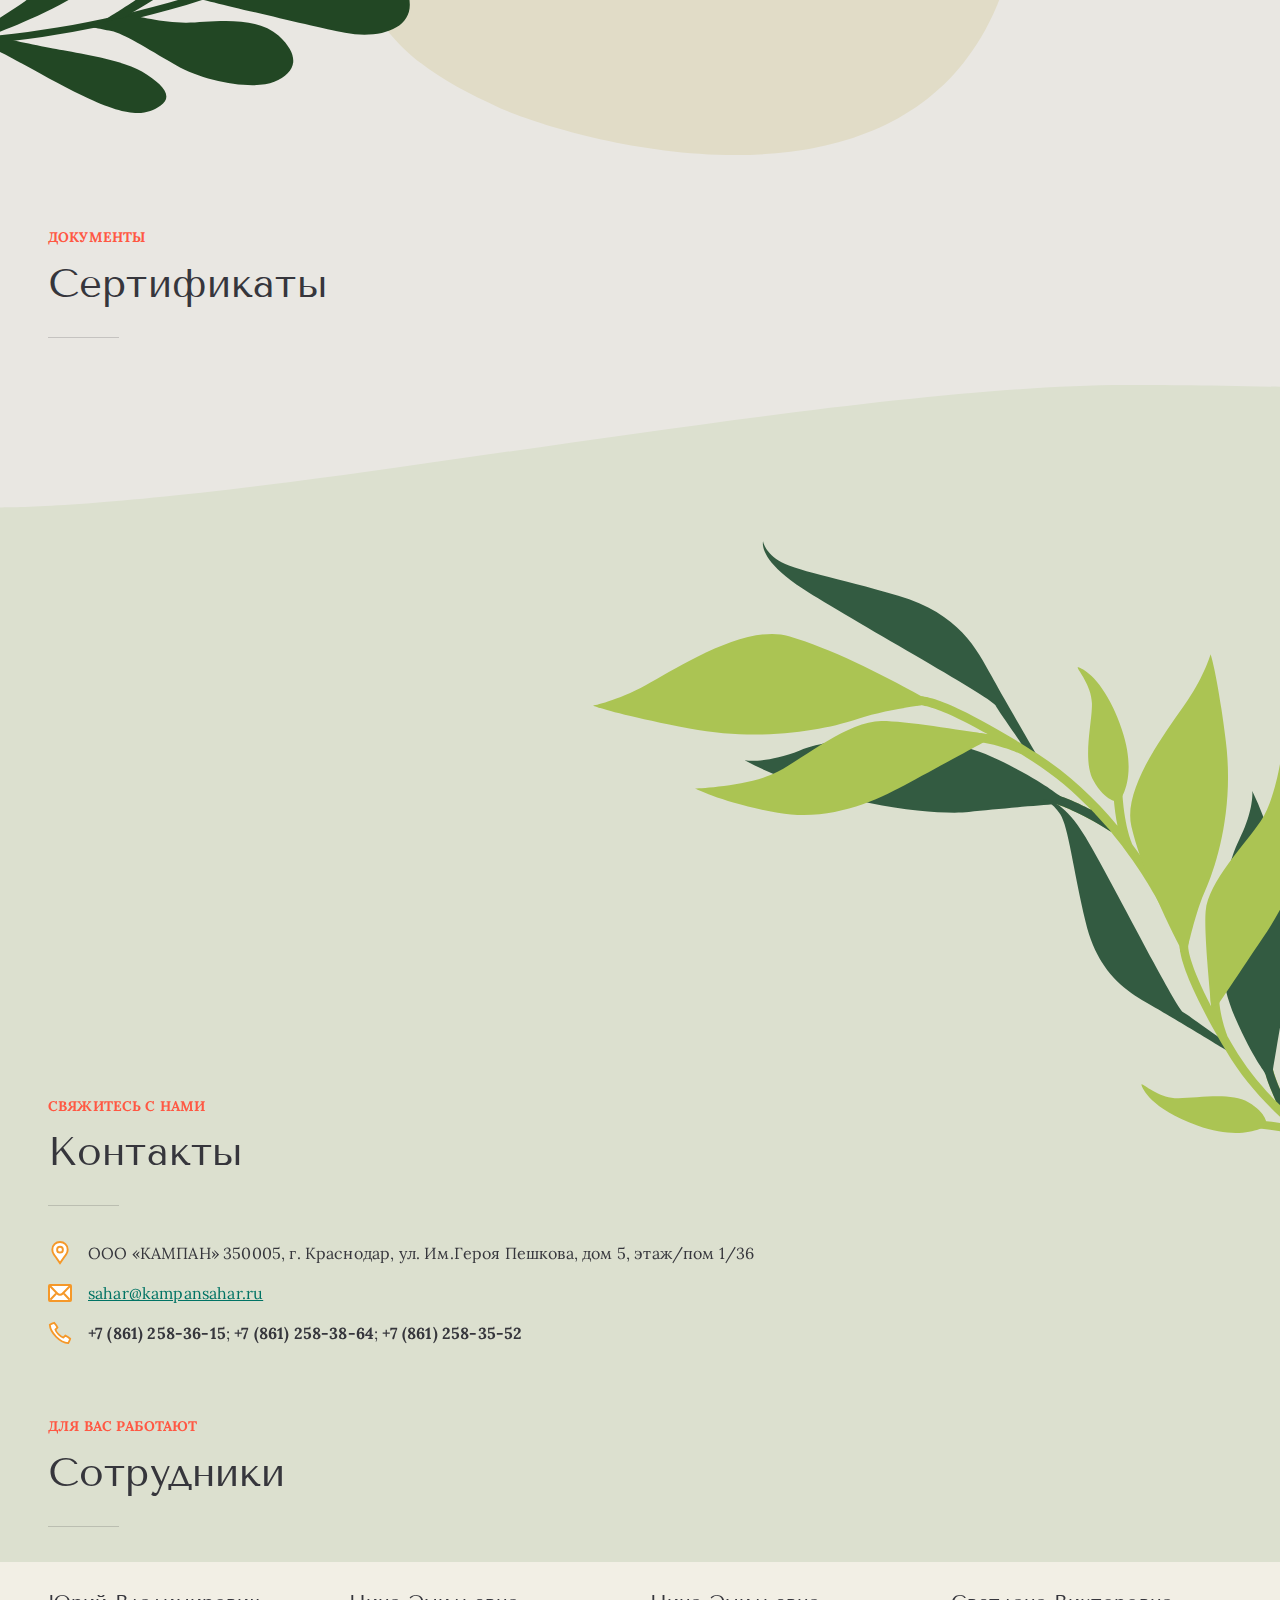
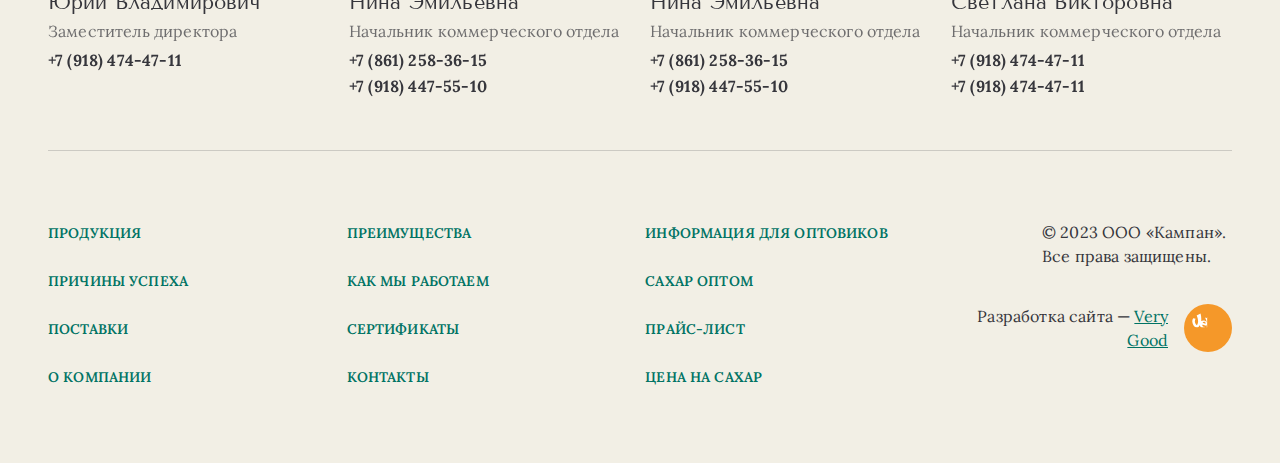
==== commit 670546b7: "Закончил адаптив" ====
--- a/index.html
+++ b/index.html
@@ -1803,9 +1803,9 @@
       <span class="wave wave--silver"></span>
     </section>
 
-    <!-- <div class="section-group"> -->
+    <div class="section-group">
     <!-- Секция "Контакты" -->
-    <!-- <section class="contacts section">
+    <section class="contacts section">
         <div class="wrapper">
           <div class="section__grid">
             <div class="section__item-left">
@@ -1848,7 +1848,7 @@
 
         <div class="composition-static" id="composition-static-2">
 
-          <svg class="composition__branch" width="865" height="801" viewBox="0 0 865 801" fill="none"
+          <svg class="composition__branch" viewBox="0 0 865 801" fill="none"
             xmlns="http://www.w3.org/2000/svg">
             <path
               d="M480.034 308.493C480.034 308.493 445.792 250.318 431.074 223.38C416.359 196.436 398.737 160.835 337.677 142.911C276.629 124.983 232.051 117.361 217.727 107.693C203.411 98.0222 202.342 88.3566 202.342 88.3566C202.342 88.3566 196.35 106.097 242.205 135.945C288.046 165.788 430.41 244.242 434.976 252.604C439.544 260.975 460.519 289.122 466.26 299.651L480.034 308.493Z"
@@ -1890,9 +1890,9 @@
 
 
         </div>
-      </section> -->
-
-    <!-- <section class="section team">
+      </section>
+
+    <section class="section team">
         <div class="wrapper">
 
           <span class="label">Для вас работают</span>
@@ -2016,8 +2016,8 @@
           </div>
         </div>
         <div class="team__bg"></div>
-      </section> -->
-    <!-- </div> -->
+      </section>
+    </div>
 
 
 
